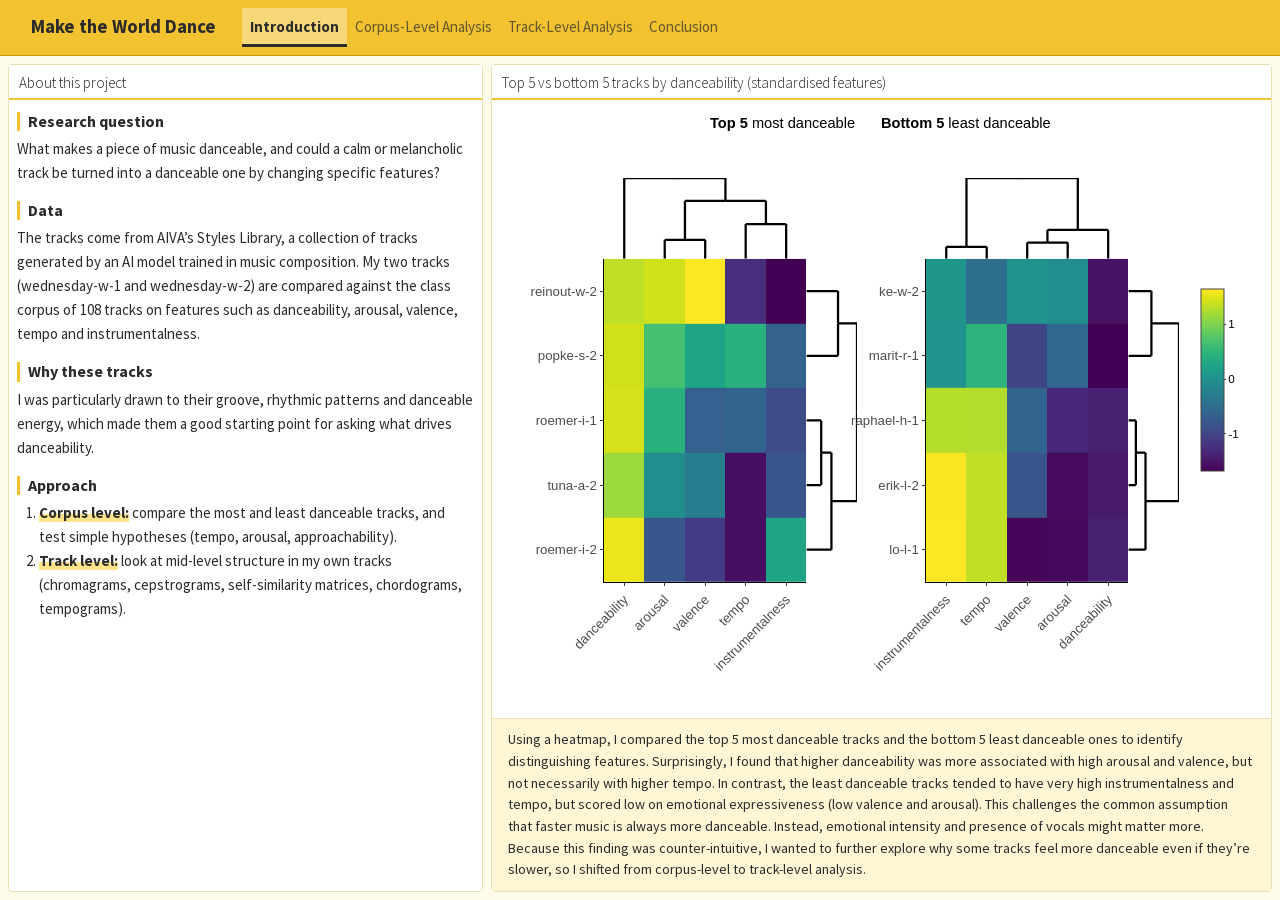
==== index.html @ f4d388a6 "new profile" ====
<!DOCTYPE html>
<html xmlns="http://www.w3.org/1999/xhtml">
<head>

<meta charset="utf-8">
<meta http-equiv="Content-Type" content="text/html; charset=utf-8" />
<meta name="generator" content="pandoc" />



<title>Make the World Dance</title>

<meta property="og:title" content="Make the World Dance" />

<meta name="viewport" content="width=device-width, initial-scale=1.0, maximum-scale=1.0, user-scalable=no" />

<link href="data:image/x-icon;" rel="icon" type="image/x-icon">


<script type="text/javascript">
window.FlexDashboardComponents = [];
</script>

<script>// Pandoc 2.9 adds attributes on both header and div. We remove the former (to
// be compatible with the behavior of Pandoc < 2.8).
document.addEventListener('DOMContentLoaded', function(e) {
  var hs = document.querySelectorAll("div.section[class*='level'] > :first-child");
  var i, h, a;
  for (i = 0; i < hs.length; i++) {
    h = hs[i];
    if (!/^h[1-6]$/i.test(h.tagName)) continue;  // it should be a header h1-h6
    a = h.attributes;
    while (a.length > 0) h.removeAttribute(a[0].name);
  }
});
</script>
<script>/*! jQuery v3.6.0 | (c) OpenJS Foundation and other contributors | jquery.org/license */
!function(e,t){"use strict";"object"==typeof module&&"object"==typeof module.exports?module.exports=e.document?t(e,!0):function(e){if(!e.document)throw new Error("jQuery requires a window with a document");return t(e)}:t(e)}("undefined"!=typeof window?window:this,function(C,e){"use strict";var t=[],r=Object.getPrototypeOf,s=t.slice,g=t.flat?function(e){return t.flat.call(e)}:function(e){return t.concat.apply([],e)},u=t.push,i=t.indexOf,n={},o=n.toString,v=n.hasOwnProperty,a=v.toString,l=a.call(Object),y={},m=function(e){return"function"==typeof e&&"number"!=typeof e.nodeType&&"function"!=typeof e.item},x=function(e){return null!=e&&e===e.window},E=C.document,c={type:!0,src:!0,nonce:!0,noModule:!0};function b(e,t,n){var r,i,o=(n=n||E).createElement("script");if(o.text=e,t)for(r in c)(i=t[r]||t.getAttribute&&t.getAttribute(r))&&o.setAttribute(r,i);n.head.appendChild(o).parentNode.removeChild(o)}function w(e){return null==e?e+"":"object"==typeof e||"function"==typeof e?n[o.call(e)]||"object":typeof e}var f="3.6.0",S=function(e,t){return new S.fn.init(e,t)};function p(e){var t=!!e&&"length"in e&&e.length,n=w(e);return!m(e)&&!x(e)&&("array"===n||0===t||"number"==typeof t&&0<t&&t-1 in e)}S.fn=S.prototype={jquery:f,constructor:S,length:0,toArray:function(){return s.call(this)},get:function(e){return null==e?s.call(this):e<0?this[e+this.length]:this[e]},pushStack:function(e){var t=S.merge(this.constructor(),e);return t.prevObject=this,t},each:function(e){return S.each(this,e)},map:function(n){return this.pushStack(S.map(this,function(e,t){return n.call(e,t,e)}))},slice:function(){return this.pushStack(s.apply(this,arguments))},first:function(){return this.eq(0)},last:function(){return this.eq(-1)},even:function(){return this.pushStack(S.grep(this,function(e,t){return(t+1)%2}))},odd:function(){return this.pushStack(S.grep(this,function(e,t){return t%2}))},eq:function(e){var t=this.length,n=+e+(e<0?t:0);return this.pushStack(0<=n&&n<t?[this[n]]:[])},end:function(){return this.prevObject||this.constructor()},push:u,sort:t.sort,splice:t.splice},S.extend=S.fn.extend=function(){var e,t,n,r,i,o,a=arguments[0]||{},s=1,u=arguments.length,l=!1;for("boolean"==typeof a&&(l=a,a=arguments[s]||{},s++),"object"==typeof a||m(a)||(a={}),s===u&&(a=this,s--);s<u;s++)if(null!=(e=arguments[s]))for(t in e)r=e[t],"__proto__"!==t&&a!==r&&(l&&r&&(S.isPlainObject(r)||(i=Array.isArray(r)))?(n=a[t],o=i&&!Array.isArray(n)?[]:i||S.isPlainObject(n)?n:{},i=!1,a[t]=S.extend(l,o,r)):void 0!==r&&(a[t]=r));return a},S.extend({expando:"jQuery"+(f+Math.random()).replace(/\D/g,""),isReady:!0,error:function(e){throw new Error(e)},noop:function(){},isPlainObject:function(e){var t,n;return!(!e||"[object Object]"!==o.call(e))&&(!(t=r(e))||"function"==typeof(n=v.call(t,"constructor")&&t.constructor)&&a.call(n)===l)},isEmptyObject:function(e){var t;for(t in e)return!1;return!0},globalEval:function(e,t,n){b(e,{nonce:t&&t.nonce},n)},each:function(e,t){var n,r=0;if(p(e)){for(n=e.length;r<n;r++)if(!1===t.call(e[r],r,e[r]))break}else for(r in e)if(!1===t.call(e[r],r,e[r]))break;return e},makeArray:function(e,t){var n=t||[];return null!=e&&(p(Object(e))?S.merge(n,"string"==typeof e?[e]:e):u.call(n,e)),n},inArray:function(e,t,n){return null==t?-1:i.call(t,e,n)},merge:function(e,t){for(var n=+t.length,r=0,i=e.length;r<n;r++)e[i++]=t[r];return e.length=i,e},grep:function(e,t,n){for(var r=[],i=0,o=e.length,a=!n;i<o;i++)!t(e[i],i)!==a&&r.push(e[i]);return r},map:function(e,t,n){var r,i,o=0,a=[];if(p(e))for(r=e.length;o<r;o++)null!=(i=t(e[o],o,n))&&a.push(i);else for(o in e)null!=(i=t(e[o],o,n))&&a.push(i);return g(a)},guid:1,support:y}),"function"==typeof Symbol&&(S.fn[Symbol.iterator]=t[Symbol.iterator]),S.each("Boolean Number String Function Array Date RegExp Object Error Symbol".split(" "),function(e,t){n["[object "+t+"]"]=t.toLowerCase()});var d=function(n){var e,d,b,o,i,h,f,g,w,u,l,T,C,a,E,v,s,c,y,S="sizzle"+1*new Date,p=n.document,k=0,r=0,m=ue(),x=ue(),A=ue(),N=ue(),j=function(e,t){return e===t&&(l=!0),0},D={}.hasOwnProperty,t=[],q=t.pop,L=t.push,H=t.push,O=t.slice,P=function(e,t){for(var n=0,r=e.length;n<r;n++)if(e[n]===t)return n;return-1},R="checked|selected|async|autofocus|autoplay|controls|defer|disabled|hidden|ismap|loop|multiple|open|readonly|required|scoped",M="[\\x20\\t\\r\\n\\f]",I="(?:\\\\[\\da-fA-F]{1,6}"+M+"?|\\\\[^\\r\\n\\f]|[\\w-]|[^\0-\\x7f])+",W="\\["+M+"*("+I+")(?:"+M+"*([*^$|!~]?=)"+M+"*(?:'((?:\\\\.|[^\\\\'])*)'|\"((?:\\\\.|[^\\\\\"])*)\"|("+I+"))|)"+M+"*\\]",F=":("+I+")(?:\\((('((?:\\\\.|[^\\\\'])*)'|\"((?:\\\\.|[^\\\\\"])*)\")|((?:\\\\.|[^\\\\()[\\]]|"+W+")*)|.*)\\)|)",B=new RegExp(M+"+","g"),$=new RegExp("^"+M+"+|((?:^|[^\\\\])(?:\\\\.)*)"+M+"+$","g"),_=new RegExp("^"+M+"*,"+M+"*"),z=new RegExp("^"+M+"*([>+~]|"+M+")"+M+"*"),U=new RegExp(M+"|>"),X=new RegExp(F),V=new RegExp("^"+I+"$"),G={ID:new RegExp("^#("+I+")"),CLASS:new RegExp("^\\.("+I+")"),TAG:new RegExp("^("+I+"|[*])"),ATTR:new RegExp("^"+W),PSEUDO:new RegExp("^"+F),CHILD:new RegExp("^:(only|first|last|nth|nth-last)-(child|of-type)(?:\\("+M+"*(even|odd|(([+-]|)(\\d*)n|)"+M+"*(?:([+-]|)"+M+"*(\\d+)|))"+M+"*\\)|)","i"),bool:new RegExp("^(?:"+R+")$","i"),needsContext:new RegExp("^"+M+"*[>+~]|:(even|odd|eq|gt|lt|nth|first|last)(?:\\("+M+"*((?:-\\d)?\\d*)"+M+"*\\)|)(?=[^-]|$)","i")},Y=/HTML$/i,Q=/^(?:input|select|textarea|button)$/i,J=/^h\d$/i,K=/^[^{]+\{\s*\[native \w/,Z=/^(?:#([\w-]+)|(\w+)|\.([\w-]+))$/,ee=/[+~]/,te=new RegExp("\\\\[\\da-fA-F]{1,6}"+M+"?|\\\\([^\\r\\n\\f])","g"),ne=function(e,t){var n="0x"+e.slice(1)-65536;return t||(n<0?String.fromCharCode(n+65536):String.fromCharCode(n>>10|55296,1023&n|56320))},re=/([\0-\x1f\x7f]|^-?\d)|^-$|[^\0-\x1f\x7f-\uFFFF\w-]/g,ie=function(e,t){return t?"\0"===e?"\ufffd":e.slice(0,-1)+"\\"+e.charCodeAt(e.length-1).toString(16)+" ":"\\"+e},oe=function(){T()},ae=be(function(e){return!0===e.disabled&&"fieldset"===e.nodeName.toLowerCase()},{dir:"parentNode",next:"legend"});try{H.apply(t=O.call(p.childNodes),p.childNodes),t[p.childNodes.length].nodeType}catch(e){H={apply:t.length?function(e,t){L.apply(e,O.call(t))}:function(e,t){var n=e.length,r=0;while(e[n++]=t[r++]);e.length=n-1}}}function se(t,e,n,r){var i,o,a,s,u,l,c,f=e&&e.ownerDocument,p=e?e.nodeType:9;if(n=n||[],"string"!=typeof t||!t||1!==p&&9!==p&&11!==p)return n;if(!r&&(T(e),e=e||C,E)){if(11!==p&&(u=Z.exec(t)))if(i=u[1]){if(9===p){if(!(a=e.getElementById(i)))return n;if(a.id===i)return n.push(a),n}else if(f&&(a=f.getElementById(i))&&y(e,a)&&a.id===i)return n.push(a),n}else{if(u[2])return H.apply(n,e.getElementsByTagName(t)),n;if((i=u[3])&&d.getElementsByClassName&&e.getElementsByClassName)return H.apply(n,e.getElementsByClassName(i)),n}if(d.qsa&&!N[t+" "]&&(!v||!v.test(t))&&(1!==p||"object"!==e.nodeName.toLowerCase())){if(c=t,f=e,1===p&&(U.test(t)||z.test(t))){(f=ee.test(t)&&ye(e.parentNode)||e)===e&&d.scope||((s=e.getAttribute("id"))?s=s.replace(re,ie):e.setAttribute("id",s=S)),o=(l=h(t)).length;while(o--)l[o]=(s?"#"+s:":scope")+" "+xe(l[o]);c=l.join(",")}try{return H.apply(n,f.querySelectorAll(c)),n}catch(e){N(t,!0)}finally{s===S&&e.removeAttribute("id")}}}return g(t.replace($,"$1"),e,n,r)}function ue(){var r=[];return function e(t,n){return r.push(t+" ")>b.cacheLength&&delete e[r.shift()],e[t+" "]=n}}function le(e){return e[S]=!0,e}function ce(e){var t=C.createElement("fieldset");try{return!!e(t)}catch(e){return!1}finally{t.parentNode&&t.parentNode.removeChild(t),t=null}}function fe(e,t){var n=e.split("|"),r=n.length;while(r--)b.attrHandle[n[r]]=t}function pe(e,t){var n=t&&e,r=n&&1===e.nodeType&&1===t.nodeType&&e.sourceIndex-t.sourceIndex;if(r)return r;if(n)while(n=n.nextSibling)if(n===t)return-1;return e?1:-1}function de(t){return function(e){return"input"===e.nodeName.toLowerCase()&&e.type===t}}function he(n){return function(e){var t=e.nodeName.toLowerCase();return("input"===t||"button"===t)&&e.type===n}}function ge(t){return function(e){return"form"in e?e.parentNode&&!1===e.disabled?"label"in e?"label"in e.parentNode?e.parentNode.disabled===t:e.disabled===t:e.isDisabled===t||e.isDisabled!==!t&&ae(e)===t:e.disabled===t:"label"in e&&e.disabled===t}}function ve(a){return le(function(o){return o=+o,le(function(e,t){var n,r=a([],e.length,o),i=r.length;while(i--)e[n=r[i]]&&(e[n]=!(t[n]=e[n]))})})}function ye(e){return e&&"undefined"!=typeof e.getElementsByTagName&&e}for(e in d=se.support={},i=se.isXML=function(e){var t=e&&e.namespaceURI,n=e&&(e.ownerDocument||e).documentElement;return!Y.test(t||n&&n.nodeName||"HTML")},T=se.setDocument=function(e){var t,n,r=e?e.ownerDocument||e:p;return r!=C&&9===r.nodeType&&r.documentElement&&(a=(C=r).documentElement,E=!i(C),p!=C&&(n=C.defaultView)&&n.top!==n&&(n.addEventListener?n.addEventListener("unload",oe,!1):n.attachEvent&&n.attachEvent("onunload",oe)),d.scope=ce(function(e){return a.appendChild(e).appendChild(C.createElement("div")),"undefined"!=typeof e.querySelectorAll&&!e.querySelectorAll(":scope fieldset div").length}),d.attributes=ce(function(e){return e.className="i",!e.getAttribute("className")}),d.getElementsByTagName=ce(function(e){return e.appendChild(C.createComment("")),!e.getElementsByTagName("*").length}),d.getElementsByClassName=K.test(C.getElementsByClassName),d.getById=ce(function(e){return a.appendChild(e).id=S,!C.getElementsByName||!C.getElementsByName(S).length}),d.getById?(b.filter.ID=function(e){var t=e.replace(te,ne);return function(e){return e.getAttribute("id")===t}},b.find.ID=function(e,t){if("undefined"!=typeof t.getElementById&&E){var n=t.getElementById(e);return n?[n]:[]}}):(b.filter.ID=function(e){var n=e.replace(te,ne);return function(e){var t="undefined"!=typeof e.getAttributeNode&&e.getAttributeNode("id");return t&&t.value===n}},b.find.ID=function(e,t){if("undefined"!=typeof t.getElementById&&E){var n,r,i,o=t.getElementById(e);if(o){if((n=o.getAttributeNode("id"))&&n.value===e)return[o];i=t.getElementsByName(e),r=0;while(o=i[r++])if((n=o.getAttributeNode("id"))&&n.value===e)return[o]}return[]}}),b.find.TAG=d.getElementsByTagName?function(e,t){return"undefined"!=typeof t.getElementsByTagName?t.getElementsByTagName(e):d.qsa?t.querySelectorAll(e):void 0}:function(e,t){var n,r=[],i=0,o=t.getElementsByTagName(e);if("*"===e){while(n=o[i++])1===n.nodeType&&r.push(n);return r}return o},b.find.CLASS=d.getElementsByClassName&&function(e,t){if("undefined"!=typeof t.getElementsByClassName&&E)return t.getElementsByClassName(e)},s=[],v=[],(d.qsa=K.test(C.querySelectorAll))&&(ce(function(e){var t;a.appendChild(e).innerHTML="<a id='"+S+"'></a><select id='"+S+"-\r\\' msallowcapture=''><option selected=''></option></select>",e.querySelectorAll("[msallowcapture^='']").length&&v.push("[*^$]="+M+"*(?:''|\"\")"),e.querySelectorAll("[selected]").length||v.push("\\["+M+"*(?:value|"+R+")"),e.querySelectorAll("[id~="+S+"-]").length||v.push("~="),(t=C.createElement("input")).setAttribute("name",""),e.appendChild(t),e.querySelectorAll("[name='']").length||v.push("\\["+M+"*name"+M+"*="+M+"*(?:''|\"\")"),e.querySelectorAll(":checked").length||v.push(":checked"),e.querySelectorAll("a#"+S+"+*").length||v.push(".#.+[+~]"),e.querySelectorAll("\\\f"),v.push("[\\r\\n\\f]")}),ce(function(e){e.innerHTML="<a href='' disabled='disabled'></a><select disabled='disabled'><option/></select>";var t=C.createElement("input");t.setAttribute("type","hidden"),e.appendChild(t).setAttribute("name","D"),e.querySelectorAll("[name=d]").length&&v.push("name"+M+"*[*^$|!~]?="),2!==e.querySelectorAll(":enabled").length&&v.push(":enabled",":disabled"),a.appendChild(e).disabled=!0,2!==e.querySelectorAll(":disabled").length&&v.push(":enabled",":disabled"),e.querySelectorAll("*,:x"),v.push(",.*:")})),(d.matchesSelector=K.test(c=a.matches||a.webkitMatchesSelector||a.mozMatchesSelector||a.oMatchesSelector||a.msMatchesSelector))&&ce(function(e){d.disconnectedMatch=c.call(e,"*"),c.call(e,"[s!='']:x"),s.push("!=",F)}),v=v.length&&new RegExp(v.join("|")),s=s.length&&new RegExp(s.join("|")),t=K.test(a.compareDocumentPosition),y=t||K.test(a.contains)?function(e,t){var n=9===e.nodeType?e.documentElement:e,r=t&&t.parentNode;return e===r||!(!r||1!==r.nodeType||!(n.contains?n.contains(r):e.compareDocumentPosition&&16&e.compareDocumentPosition(r)))}:function(e,t){if(t)while(t=t.parentNode)if(t===e)return!0;return!1},j=t?function(e,t){if(e===t)return l=!0,0;var n=!e.compareDocumentPosition-!t.compareDocumentPosition;return n||(1&(n=(e.ownerDocument||e)==(t.ownerDocument||t)?e.compareDocumentPosition(t):1)||!d.sortDetached&&t.compareDocumentPosition(e)===n?e==C||e.ownerDocument==p&&y(p,e)?-1:t==C||t.ownerDocument==p&&y(p,t)?1:u?P(u,e)-P(u,t):0:4&n?-1:1)}:function(e,t){if(e===t)return l=!0,0;var n,r=0,i=e.parentNode,o=t.parentNode,a=[e],s=[t];if(!i||!o)return e==C?-1:t==C?1:i?-1:o?1:u?P(u,e)-P(u,t):0;if(i===o)return pe(e,t);n=e;while(n=n.parentNode)a.unshift(n);n=t;while(n=n.parentNode)s.unshift(n);while(a[r]===s[r])r++;return r?pe(a[r],s[r]):a[r]==p?-1:s[r]==p?1:0}),C},se.matches=function(e,t){return se(e,null,null,t)},se.matchesSelector=function(e,t){if(T(e),d.matchesSelector&&E&&!N[t+" "]&&(!s||!s.test(t))&&(!v||!v.test(t)))try{var n=c.call(e,t);if(n||d.disconnectedMatch||e.document&&11!==e.document.nodeType)return n}catch(e){N(t,!0)}return 0<se(t,C,null,[e]).length},se.contains=function(e,t){return(e.ownerDocument||e)!=C&&T(e),y(e,t)},se.attr=function(e,t){(e.ownerDocument||e)!=C&&T(e);var n=b.attrHandle[t.toLowerCase()],r=n&&D.call(b.attrHandle,t.toLowerCase())?n(e,t,!E):void 0;return void 0!==r?r:d.attributes||!E?e.getAttribute(t):(r=e.getAttributeNode(t))&&r.specified?r.value:null},se.escape=function(e){return(e+"").replace(re,ie)},se.error=function(e){throw new Error("Syntax error, unrecognized expression: "+e)},se.uniqueSort=function(e){var t,n=[],r=0,i=0;if(l=!d.detectDuplicates,u=!d.sortStable&&e.slice(0),e.sort(j),l){while(t=e[i++])t===e[i]&&(r=n.push(i));while(r--)e.splice(n[r],1)}return u=null,e},o=se.getText=function(e){var t,n="",r=0,i=e.nodeType;if(i){if(1===i||9===i||11===i){if("string"==typeof e.textContent)return e.textContent;for(e=e.firstChild;e;e=e.nextSibling)n+=o(e)}else if(3===i||4===i)return e.nodeValue}else while(t=e[r++])n+=o(t);return n},(b=se.selectors={cacheLength:50,createPseudo:le,match:G,attrHandle:{},find:{},relative:{">":{dir:"parentNode",first:!0}," ":{dir:"parentNode"},"+":{dir:"previousSibling",first:!0},"~":{dir:"previousSibling"}},preFilter:{ATTR:function(e){return e[1]=e[1].replace(te,ne),e[3]=(e[3]||e[4]||e[5]||"").replace(te,ne),"~="===e[2]&&(e[3]=" "+e[3]+" "),e.slice(0,4)},CHILD:function(e){return e[1]=e[1].toLowerCase(),"nth"===e[1].slice(0,3)?(e[3]||se.error(e[0]),e[4]=+(e[4]?e[5]+(e[6]||1):2*("even"===e[3]||"odd"===e[3])),e[5]=+(e[7]+e[8]||"odd"===e[3])):e[3]&&se.error(e[0]),e},PSEUDO:function(e){var t,n=!e[6]&&e[2];return G.CHILD.test(e[0])?null:(e[3]?e[2]=e[4]||e[5]||"":n&&X.test(n)&&(t=h(n,!0))&&(t=n.indexOf(")",n.length-t)-n.length)&&(e[0]=e[0].slice(0,t),e[2]=n.slice(0,t)),e.slice(0,3))}},filter:{TAG:function(e){var t=e.replace(te,ne).toLowerCase();return"*"===e?function(){return!0}:function(e){return e.nodeName&&e.nodeName.toLowerCase()===t}},CLASS:function(e){var t=m[e+" "];return t||(t=new RegExp("(^|"+M+")"+e+"("+M+"|$)"))&&m(e,function(e){return t.test("string"==typeof e.className&&e.className||"undefined"!=typeof e.getAttribute&&e.getAttribute("class")||"")})},ATTR:function(n,r,i){return function(e){var t=se.attr(e,n);return null==t?"!="===r:!r||(t+="","="===r?t===i:"!="===r?t!==i:"^="===r?i&&0===t.indexOf(i):"*="===r?i&&-1<t.indexOf(i):"$="===r?i&&t.slice(-i.length)===i:"~="===r?-1<(" "+t.replace(B," ")+" ").indexOf(i):"|="===r&&(t===i||t.slice(0,i.length+1)===i+"-"))}},CHILD:function(h,e,t,g,v){var y="nth"!==h.slice(0,3),m="last"!==h.slice(-4),x="of-type"===e;return 1===g&&0===v?function(e){return!!e.parentNode}:function(e,t,n){var r,i,o,a,s,u,l=y!==m?"nextSibling":"previousSibling",c=e.parentNode,f=x&&e.nodeName.toLowerCase(),p=!n&&!x,d=!1;if(c){if(y){while(l){a=e;while(a=a[l])if(x?a.nodeName.toLowerCase()===f:1===a.nodeType)return!1;u=l="only"===h&&!u&&"nextSibling"}return!0}if(u=[m?c.firstChild:c.lastChild],m&&p){d=(s=(r=(i=(o=(a=c)[S]||(a[S]={}))[a.uniqueID]||(o[a.uniqueID]={}))[h]||[])[0]===k&&r[1])&&r[2],a=s&&c.childNodes[s];while(a=++s&&a&&a[l]||(d=s=0)||u.pop())if(1===a.nodeType&&++d&&a===e){i[h]=[k,s,d];break}}else if(p&&(d=s=(r=(i=(o=(a=e)[S]||(a[S]={}))[a.uniqueID]||(o[a.uniqueID]={}))[h]||[])[0]===k&&r[1]),!1===d)while(a=++s&&a&&a[l]||(d=s=0)||u.pop())if((x?a.nodeName.toLowerCase()===f:1===a.nodeType)&&++d&&(p&&((i=(o=a[S]||(a[S]={}))[a.uniqueID]||(o[a.uniqueID]={}))[h]=[k,d]),a===e))break;return(d-=v)===g||d%g==0&&0<=d/g}}},PSEUDO:function(e,o){var t,a=b.pseudos[e]||b.setFilters[e.toLowerCase()]||se.error("unsupported pseudo: "+e);return a[S]?a(o):1<a.length?(t=[e,e,"",o],b.setFilters.hasOwnProperty(e.toLowerCase())?le(function(e,t){var n,r=a(e,o),i=r.length;while(i--)e[n=P(e,r[i])]=!(t[n]=r[i])}):function(e){return a(e,0,t)}):a}},pseudos:{not:le(function(e){var r=[],i=[],s=f(e.replace($,"$1"));return s[S]?le(function(e,t,n,r){var i,o=s(e,null,r,[]),a=e.length;while(a--)(i=o[a])&&(e[a]=!(t[a]=i))}):function(e,t,n){return r[0]=e,s(r,null,n,i),r[0]=null,!i.pop()}}),has:le(function(t){return function(e){return 0<se(t,e).length}}),contains:le(function(t){return t=t.replace(te,ne),function(e){return-1<(e.textContent||o(e)).indexOf(t)}}),lang:le(function(n){return V.test(n||"")||se.error("unsupported lang: "+n),n=n.replace(te,ne).toLowerCase(),function(e){var t;do{if(t=E?e.lang:e.getAttribute("xml:lang")||e.getAttribute("lang"))return(t=t.toLowerCase())===n||0===t.indexOf(n+"-")}while((e=e.parentNode)&&1===e.nodeType);return!1}}),target:function(e){var t=n.location&&n.location.hash;return t&&t.slice(1)===e.id},root:function(e){return e===a},focus:function(e){return e===C.activeElement&&(!C.hasFocus||C.hasFocus())&&!!(e.type||e.href||~e.tabIndex)},enabled:ge(!1),disabled:ge(!0),checked:function(e){var t=e.nodeName.toLowerCase();return"input"===t&&!!e.checked||"option"===t&&!!e.selected},selected:function(e){return e.parentNode&&e.parentNode.selectedIndex,!0===e.selected},empty:function(e){for(e=e.firstChild;e;e=e.nextSibling)if(e.nodeType<6)return!1;return!0},parent:function(e){return!b.pseudos.empty(e)},header:function(e){return J.test(e.nodeName)},input:function(e){return Q.test(e.nodeName)},button:function(e){var t=e.nodeName.toLowerCase();return"input"===t&&"button"===e.type||"button"===t},text:function(e){var t;return"input"===e.nodeName.toLowerCase()&&"text"===e.type&&(null==(t=e.getAttribute("type"))||"text"===t.toLowerCase())},first:ve(function(){return[0]}),last:ve(function(e,t){return[t-1]}),eq:ve(function(e,t,n){return[n<0?n+t:n]}),even:ve(function(e,t){for(var n=0;n<t;n+=2)e.push(n);return e}),odd:ve(function(e,t){for(var n=1;n<t;n+=2)e.push(n);return e}),lt:ve(function(e,t,n){for(var r=n<0?n+t:t<n?t:n;0<=--r;)e.push(r);return e}),gt:ve(function(e,t,n){for(var r=n<0?n+t:n;++r<t;)e.push(r);return e})}}).pseudos.nth=b.pseudos.eq,{radio:!0,checkbox:!0,file:!0,password:!0,image:!0})b.pseudos[e]=de(e);for(e in{submit:!0,reset:!0})b.pseudos[e]=he(e);function me(){}function xe(e){for(var t=0,n=e.length,r="";t<n;t++)r+=e[t].value;return r}function be(s,e,t){var u=e.dir,l=e.next,c=l||u,f=t&&"parentNode"===c,p=r++;return e.first?function(e,t,n){while(e=e[u])if(1===e.nodeType||f)return s(e,t,n);return!1}:function(e,t,n){var r,i,o,a=[k,p];if(n){while(e=e[u])if((1===e.nodeType||f)&&s(e,t,n))return!0}else while(e=e[u])if(1===e.nodeType||f)if(i=(o=e[S]||(e[S]={}))[e.uniqueID]||(o[e.uniqueID]={}),l&&l===e.nodeName.toLowerCase())e=e[u]||e;else{if((r=i[c])&&r[0]===k&&r[1]===p)return a[2]=r[2];if((i[c]=a)[2]=s(e,t,n))return!0}return!1}}function we(i){return 1<i.length?function(e,t,n){var r=i.length;while(r--)if(!i[r](e,t,n))return!1;return!0}:i[0]}function Te(e,t,n,r,i){for(var o,a=[],s=0,u=e.length,l=null!=t;s<u;s++)(o=e[s])&&(n&&!n(o,r,i)||(a.push(o),l&&t.push(s)));return a}function Ce(d,h,g,v,y,e){return v&&!v[S]&&(v=Ce(v)),y&&!y[S]&&(y=Ce(y,e)),le(function(e,t,n,r){var i,o,a,s=[],u=[],l=t.length,c=e||function(e,t,n){for(var r=0,i=t.length;r<i;r++)se(e,t[r],n);return n}(h||"*",n.nodeType?[n]:n,[]),f=!d||!e&&h?c:Te(c,s,d,n,r),p=g?y||(e?d:l||v)?[]:t:f;if(g&&g(f,p,n,r),v){i=Te(p,u),v(i,[],n,r),o=i.length;while(o--)(a=i[o])&&(p[u[o]]=!(f[u[o]]=a))}if(e){if(y||d){if(y){i=[],o=p.length;while(o--)(a=p[o])&&i.push(f[o]=a);y(null,p=[],i,r)}o=p.length;while(o--)(a=p[o])&&-1<(i=y?P(e,a):s[o])&&(e[i]=!(t[i]=a))}}else p=Te(p===t?p.splice(l,p.length):p),y?y(null,t,p,r):H.apply(t,p)})}function Ee(e){for(var i,t,n,r=e.length,o=b.relative[e[0].type],a=o||b.relative[" "],s=o?1:0,u=be(function(e){return e===i},a,!0),l=be(function(e){return-1<P(i,e)},a,!0),c=[function(e,t,n){var r=!o&&(n||t!==w)||((i=t).nodeType?u(e,t,n):l(e,t,n));return i=null,r}];s<r;s++)if(t=b.relative[e[s].type])c=[be(we(c),t)];else{if((t=b.filter[e[s].type].apply(null,e[s].matches))[S]){for(n=++s;n<r;n++)if(b.relative[e[n].type])break;return Ce(1<s&&we(c),1<s&&xe(e.slice(0,s-1).concat({value:" "===e[s-2].type?"*":""})).replace($,"$1"),t,s<n&&Ee(e.slice(s,n)),n<r&&Ee(e=e.slice(n)),n<r&&xe(e))}c.push(t)}return we(c)}return me.prototype=b.filters=b.pseudos,b.setFilters=new me,h=se.tokenize=function(e,t){var n,r,i,o,a,s,u,l=x[e+" "];if(l)return t?0:l.slice(0);a=e,s=[],u=b.preFilter;while(a){for(o in n&&!(r=_.exec(a))||(r&&(a=a.slice(r[0].length)||a),s.push(i=[])),n=!1,(r=z.exec(a))&&(n=r.shift(),i.push({value:n,type:r[0].replace($," ")}),a=a.slice(n.length)),b.filter)!(r=G[o].exec(a))||u[o]&&!(r=u[o](r))||(n=r.shift(),i.push({value:n,type:o,matches:r}),a=a.slice(n.length));if(!n)break}return t?a.length:a?se.error(e):x(e,s).slice(0)},f=se.compile=function(e,t){var n,v,y,m,x,r,i=[],o=[],a=A[e+" "];if(!a){t||(t=h(e)),n=t.length;while(n--)(a=Ee(t[n]))[S]?i.push(a):o.push(a);(a=A(e,(v=o,m=0<(y=i).length,x=0<v.length,r=function(e,t,n,r,i){var o,a,s,u=0,l="0",c=e&&[],f=[],p=w,d=e||x&&b.find.TAG("*",i),h=k+=null==p?1:Math.random()||.1,g=d.length;for(i&&(w=t==C||t||i);l!==g&&null!=(o=d[l]);l++){if(x&&o){a=0,t||o.ownerDocument==C||(T(o),n=!E);while(s=v[a++])if(s(o,t||C,n)){r.push(o);break}i&&(k=h)}m&&((o=!s&&o)&&u--,e&&c.push(o))}if(u+=l,m&&l!==u){a=0;while(s=y[a++])s(c,f,t,n);if(e){if(0<u)while(l--)c[l]||f[l]||(f[l]=q.call(r));f=Te(f)}H.apply(r,f),i&&!e&&0<f.length&&1<u+y.length&&se.uniqueSort(r)}return i&&(k=h,w=p),c},m?le(r):r))).selector=e}return a},g=se.select=function(e,t,n,r){var i,o,a,s,u,l="function"==typeof e&&e,c=!r&&h(e=l.selector||e);if(n=n||[],1===c.length){if(2<(o=c[0]=c[0].slice(0)).length&&"ID"===(a=o[0]).type&&9===t.nodeType&&E&&b.relative[o[1].type]){if(!(t=(b.find.ID(a.matches[0].replace(te,ne),t)||[])[0]))return n;l&&(t=t.parentNode),e=e.slice(o.shift().value.length)}i=G.needsContext.test(e)?0:o.length;while(i--){if(a=o[i],b.relative[s=a.type])break;if((u=b.find[s])&&(r=u(a.matches[0].replace(te,ne),ee.test(o[0].type)&&ye(t.parentNode)||t))){if(o.splice(i,1),!(e=r.length&&xe(o)))return H.apply(n,r),n;break}}}return(l||f(e,c))(r,t,!E,n,!t||ee.test(e)&&ye(t.parentNode)||t),n},d.sortStable=S.split("").sort(j).join("")===S,d.detectDuplicates=!!l,T(),d.sortDetached=ce(function(e){return 1&e.compareDocumentPosition(C.createElement("fieldset"))}),ce(function(e){return e.innerHTML="<a href='#'></a>","#"===e.firstChild.getAttribute("href")})||fe("type|href|height|width",function(e,t,n){if(!n)return e.getAttribute(t,"type"===t.toLowerCase()?1:2)}),d.attributes&&ce(function(e){return e.innerHTML="<input/>",e.firstChild.setAttribute("value",""),""===e.firstChild.getAttribute("value")})||fe("value",function(e,t,n){if(!n&&"input"===e.nodeName.toLowerCase())return e.defaultValue}),ce(function(e){return null==e.getAttribute("disabled")})||fe(R,function(e,t,n){var r;if(!n)return!0===e[t]?t.toLowerCase():(r=e.getAttributeNode(t))&&r.specified?r.value:null}),se}(C);S.find=d,S.expr=d.selectors,S.expr[":"]=S.expr.pseudos,S.uniqueSort=S.unique=d.uniqueSort,S.text=d.getText,S.isXMLDoc=d.isXML,S.contains=d.contains,S.escapeSelector=d.escape;var h=function(e,t,n){var r=[],i=void 0!==n;while((e=e[t])&&9!==e.nodeType)if(1===e.nodeType){if(i&&S(e).is(n))break;r.push(e)}return r},T=function(e,t){for(var n=[];e;e=e.nextSibling)1===e.nodeType&&e!==t&&n.push(e);return n},k=S.expr.match.needsContext;function A(e,t){return e.nodeName&&e.nodeName.toLowerCase()===t.toLowerCase()}var N=/^<([a-z][^\/\0>:\x20\t\r\n\f]*)[\x20\t\r\n\f]*\/?>(?:<\/\1>|)$/i;function j(e,n,r){return m(n)?S.grep(e,function(e,t){return!!n.call(e,t,e)!==r}):n.nodeType?S.grep(e,function(e){return e===n!==r}):"string"!=typeof n?S.grep(e,function(e){return-1<i.call(n,e)!==r}):S.filter(n,e,r)}S.filter=function(e,t,n){var r=t[0];return n&&(e=":not("+e+")"),1===t.length&&1===r.nodeType?S.find.matchesSelector(r,e)?[r]:[]:S.find.matches(e,S.grep(t,function(e){return 1===e.nodeType}))},S.fn.extend({find:function(e){var t,n,r=this.length,i=this;if("string"!=typeof e)return this.pushStack(S(e).filter(function(){for(t=0;t<r;t++)if(S.contains(i[t],this))return!0}));for(n=this.pushStack([]),t=0;t<r;t++)S.find(e,i[t],n);return 1<r?S.uniqueSort(n):n},filter:function(e){return this.pushStack(j(this,e||[],!1))},not:function(e){return this.pushStack(j(this,e||[],!0))},is:function(e){return!!j(this,"string"==typeof e&&k.test(e)?S(e):e||[],!1).length}});var D,q=/^(?:\s*(<[\w\W]+>)[^>]*|#([\w-]+))$/;(S.fn.init=function(e,t,n){var r,i;if(!e)return this;if(n=n||D,"string"==typeof e){if(!(r="<"===e[0]&&">"===e[e.length-1]&&3<=e.length?[null,e,null]:q.exec(e))||!r[1]&&t)return!t||t.jquery?(t||n).find(e):this.constructor(t).find(e);if(r[1]){if(t=t instanceof S?t[0]:t,S.merge(this,S.parseHTML(r[1],t&&t.nodeType?t.ownerDocument||t:E,!0)),N.test(r[1])&&S.isPlainObject(t))for(r in t)m(this[r])?this[r](t[r]):this.attr(r,t[r]);return this}return(i=E.getElementById(r[2]))&&(this[0]=i,this.length=1),this}return e.nodeType?(this[0]=e,this.length=1,this):m(e)?void 0!==n.ready?n.ready(e):e(S):S.makeArray(e,this)}).prototype=S.fn,D=S(E);var L=/^(?:parents|prev(?:Until|All))/,H={children:!0,contents:!0,next:!0,prev:!0};function O(e,t){while((e=e[t])&&1!==e.nodeType);return e}S.fn.extend({has:function(e){var t=S(e,this),n=t.length;return this.filter(function(){for(var e=0;e<n;e++)if(S.contains(this,t[e]))return!0})},closest:function(e,t){var n,r=0,i=this.length,o=[],a="string"!=typeof e&&S(e);if(!k.test(e))for(;r<i;r++)for(n=this[r];n&&n!==t;n=n.parentNode)if(n.nodeType<11&&(a?-1<a.index(n):1===n.nodeType&&S.find.matchesSelector(n,e))){o.push(n);break}return this.pushStack(1<o.length?S.uniqueSort(o):o)},index:function(e){return e?"string"==typeof e?i.call(S(e),this[0]):i.call(this,e.jquery?e[0]:e):this[0]&&this[0].parentNode?this.first().prevAll().length:-1},add:function(e,t){return this.pushStack(S.uniqueSort(S.merge(this.get(),S(e,t))))},addBack:function(e){return this.add(null==e?this.prevObject:this.prevObject.filter(e))}}),S.each({parent:function(e){var t=e.parentNode;return t&&11!==t.nodeType?t:null},parents:function(e){return h(e,"parentNode")},parentsUntil:function(e,t,n){return h(e,"parentNode",n)},next:function(e){return O(e,"nextSibling")},prev:function(e){return O(e,"previousSibling")},nextAll:function(e){return h(e,"nextSibling")},prevAll:function(e){return h(e,"previousSibling")},nextUntil:function(e,t,n){return h(e,"nextSibling",n)},prevUntil:function(e,t,n){return h(e,"previousSibling",n)},siblings:function(e){return T((e.parentNode||{}).firstChild,e)},children:function(e){return T(e.firstChild)},contents:function(e){return null!=e.contentDocument&&r(e.contentDocument)?e.contentDocument:(A(e,"template")&&(e=e.content||e),S.merge([],e.childNodes))}},function(r,i){S.fn[r]=function(e,t){var n=S.map(this,i,e);return"Until"!==r.slice(-5)&&(t=e),t&&"string"==typeof t&&(n=S.filter(t,n)),1<this.length&&(H[r]||S.uniqueSort(n),L.test(r)&&n.reverse()),this.pushStack(n)}});var P=/[^\x20\t\r\n\f]+/g;function R(e){return e}function M(e){throw e}function I(e,t,n,r){var i;try{e&&m(i=e.promise)?i.call(e).done(t).fail(n):e&&m(i=e.then)?i.call(e,t,n):t.apply(void 0,[e].slice(r))}catch(e){n.apply(void 0,[e])}}S.Callbacks=function(r){var e,n;r="string"==typeof r?(e=r,n={},S.each(e.match(P)||[],function(e,t){n[t]=!0}),n):S.extend({},r);var i,t,o,a,s=[],u=[],l=-1,c=function(){for(a=a||r.once,o=i=!0;u.length;l=-1){t=u.shift();while(++l<s.length)!1===s[l].apply(t[0],t[1])&&r.stopOnFalse&&(l=s.length,t=!1)}r.memory||(t=!1),i=!1,a&&(s=t?[]:"")},f={add:function(){return s&&(t&&!i&&(l=s.length-1,u.push(t)),function n(e){S.each(e,function(e,t){m(t)?r.unique&&f.has(t)||s.push(t):t&&t.length&&"string"!==w(t)&&n(t)})}(arguments),t&&!i&&c()),this},remove:function(){return S.each(arguments,function(e,t){var n;while(-1<(n=S.inArray(t,s,n)))s.splice(n,1),n<=l&&l--}),this},has:function(e){return e?-1<S.inArray(e,s):0<s.length},empty:function(){return s&&(s=[]),this},disable:function(){return a=u=[],s=t="",this},disabled:function(){return!s},lock:function(){return a=u=[],t||i||(s=t=""),this},locked:function(){return!!a},fireWith:function(e,t){return a||(t=[e,(t=t||[]).slice?t.slice():t],u.push(t),i||c()),this},fire:function(){return f.fireWith(this,arguments),this},fired:function(){return!!o}};return f},S.extend({Deferred:function(e){var o=[["notify","progress",S.Callbacks("memory"),S.Callbacks("memory"),2],["resolve","done",S.Callbacks("once memory"),S.Callbacks("once memory"),0,"resolved"],["reject","fail",S.Callbacks("once memory"),S.Callbacks("once memory"),1,"rejected"]],i="pending",a={state:function(){return i},always:function(){return s.done(arguments).fail(arguments),this},"catch":function(e){return a.then(null,e)},pipe:function(){var i=arguments;return S.Deferred(function(r){S.each(o,function(e,t){var n=m(i[t[4]])&&i[t[4]];s[t[1]](function(){var e=n&&n.apply(this,arguments);e&&m(e.promise)?e.promise().progress(r.notify).done(r.resolve).fail(r.reject):r[t[0]+"With"](this,n?[e]:arguments)})}),i=null}).promise()},then:function(t,n,r){var u=0;function l(i,o,a,s){return function(){var n=this,r=arguments,e=function(){var e,t;if(!(i<u)){if((e=a.apply(n,r))===o.promise())throw new TypeError("Thenable self-resolution");t=e&&("object"==typeof e||"function"==typeof e)&&e.then,m(t)?s?t.call(e,l(u,o,R,s),l(u,o,M,s)):(u++,t.call(e,l(u,o,R,s),l(u,o,M,s),l(u,o,R,o.notifyWith))):(a!==R&&(n=void 0,r=[e]),(s||o.resolveWith)(n,r))}},t=s?e:function(){try{e()}catch(e){S.Deferred.exceptionHook&&S.Deferred.exceptionHook(e,t.stackTrace),u<=i+1&&(a!==M&&(n=void 0,r=[e]),o.rejectWith(n,r))}};i?t():(S.Deferred.getStackHook&&(t.stackTrace=S.Deferred.getStackHook()),C.setTimeout(t))}}return S.Deferred(function(e){o[0][3].add(l(0,e,m(r)?r:R,e.notifyWith)),o[1][3].add(l(0,e,m(t)?t:R)),o[2][3].add(l(0,e,m(n)?n:M))}).promise()},promise:function(e){return null!=e?S.extend(e,a):a}},s={};return S.each(o,function(e,t){var n=t[2],r=t[5];a[t[1]]=n.add,r&&n.add(function(){i=r},o[3-e][2].disable,o[3-e][3].disable,o[0][2].lock,o[0][3].lock),n.add(t[3].fire),s[t[0]]=function(){return s[t[0]+"With"](this===s?void 0:this,arguments),this},s[t[0]+"With"]=n.fireWith}),a.promise(s),e&&e.call(s,s),s},when:function(e){var n=arguments.length,t=n,r=Array(t),i=s.call(arguments),o=S.Deferred(),a=function(t){return function(e){r[t]=this,i[t]=1<arguments.length?s.call(arguments):e,--n||o.resolveWith(r,i)}};if(n<=1&&(I(e,o.done(a(t)).resolve,o.reject,!n),"pending"===o.state()||m(i[t]&&i[t].then)))return o.then();while(t--)I(i[t],a(t),o.reject);return o.promise()}});var W=/^(Eval|Internal|Range|Reference|Syntax|Type|URI)Error$/;S.Deferred.exceptionHook=function(e,t){C.console&&C.console.warn&&e&&W.test(e.name)&&C.console.warn("jQuery.Deferred exception: "+e.message,e.stack,t)},S.readyException=function(e){C.setTimeout(function(){throw e})};var F=S.Deferred();function B(){E.removeEventListener("DOMContentLoaded",B),C.removeEventListener("load",B),S.ready()}S.fn.ready=function(e){return F.then(e)["catch"](function(e){S.readyException(e)}),this},S.extend({isReady:!1,readyWait:1,ready:function(e){(!0===e?--S.readyWait:S.isReady)||(S.isReady=!0)!==e&&0<--S.readyWait||F.resolveWith(E,[S])}}),S.ready.then=F.then,"complete"===E.readyState||"loading"!==E.readyState&&!E.documentElement.doScroll?C.setTimeout(S.ready):(E.addEventListener("DOMContentLoaded",B),C.addEventListener("load",B));var $=function(e,t,n,r,i,o,a){var s=0,u=e.length,l=null==n;if("object"===w(n))for(s in i=!0,n)$(e,t,s,n[s],!0,o,a);else if(void 0!==r&&(i=!0,m(r)||(a=!0),l&&(a?(t.call(e,r),t=null):(l=t,t=function(e,t,n){return l.call(S(e),n)})),t))for(;s<u;s++)t(e[s],n,a?r:r.call(e[s],s,t(e[s],n)));return i?e:l?t.call(e):u?t(e[0],n):o},_=/^-ms-/,z=/-([a-z])/g;function U(e,t){return t.toUpperCase()}function X(e){return e.replace(_,"ms-").replace(z,U)}var V=function(e){return 1===e.nodeType||9===e.nodeType||!+e.nodeType};function G(){this.expando=S.expando+G.uid++}G.uid=1,G.prototype={cache:function(e){var t=e[this.expando];return t||(t={},V(e)&&(e.nodeType?e[this.expando]=t:Object.defineProperty(e,this.expando,{value:t,configurable:!0}))),t},set:function(e,t,n){var r,i=this.cache(e);if("string"==typeof t)i[X(t)]=n;else for(r in t)i[X(r)]=t[r];return i},get:function(e,t){return void 0===t?this.cache(e):e[this.expando]&&e[this.expando][X(t)]},access:function(e,t,n){return void 0===t||t&&"string"==typeof t&&void 0===n?this.get(e,t):(this.set(e,t,n),void 0!==n?n:t)},remove:function(e,t){var n,r=e[this.expando];if(void 0!==r){if(void 0!==t){n=(t=Array.isArray(t)?t.map(X):(t=X(t))in r?[t]:t.match(P)||[]).length;while(n--)delete r[t[n]]}(void 0===t||S.isEmptyObject(r))&&(e.nodeType?e[this.expando]=void 0:delete e[this.expando])}},hasData:function(e){var t=e[this.expando];return void 0!==t&&!S.isEmptyObject(t)}};var Y=new G,Q=new G,J=/^(?:\{[\w\W]*\}|\[[\w\W]*\])$/,K=/[A-Z]/g;function Z(e,t,n){var r,i;if(void 0===n&&1===e.nodeType)if(r="data-"+t.replace(K,"-$&").toLowerCase(),"string"==typeof(n=e.getAttribute(r))){try{n="true"===(i=n)||"false"!==i&&("null"===i?null:i===+i+""?+i:J.test(i)?JSON.parse(i):i)}catch(e){}Q.set(e,t,n)}else n=void 0;return n}S.extend({hasData:function(e){return Q.hasData(e)||Y.hasData(e)},data:function(e,t,n){return Q.access(e,t,n)},removeData:function(e,t){Q.remove(e,t)},_data:function(e,t,n){return Y.access(e,t,n)},_removeData:function(e,t){Y.remove(e,t)}}),S.fn.extend({data:function(n,e){var t,r,i,o=this[0],a=o&&o.attributes;if(void 0===n){if(this.length&&(i=Q.get(o),1===o.nodeType&&!Y.get(o,"hasDataAttrs"))){t=a.length;while(t--)a[t]&&0===(r=a[t].name).indexOf("data-")&&(r=X(r.slice(5)),Z(o,r,i[r]));Y.set(o,"hasDataAttrs",!0)}return i}return"object"==typeof n?this.each(function(){Q.set(this,n)}):$(this,function(e){var t;if(o&&void 0===e)return void 0!==(t=Q.get(o,n))?t:void 0!==(t=Z(o,n))?t:void 0;this.each(function(){Q.set(this,n,e)})},null,e,1<arguments.length,null,!0)},removeData:function(e){return this.each(function(){Q.remove(this,e)})}}),S.extend({queue:function(e,t,n){var r;if(e)return t=(t||"fx")+"queue",r=Y.get(e,t),n&&(!r||Array.isArray(n)?r=Y.access(e,t,S.makeArray(n)):r.push(n)),r||[]},dequeue:function(e,t){t=t||"fx";var n=S.queue(e,t),r=n.length,i=n.shift(),o=S._queueHooks(e,t);"inprogress"===i&&(i=n.shift(),r--),i&&("fx"===t&&n.unshift("inprogress"),delete o.stop,i.call(e,function(){S.dequeue(e,t)},o)),!r&&o&&o.empty.fire()},_queueHooks:function(e,t){var n=t+"queueHooks";return Y.get(e,n)||Y.access(e,n,{empty:S.Callbacks("once memory").add(function(){Y.remove(e,[t+"queue",n])})})}}),S.fn.extend({queue:function(t,n){var e=2;return"string"!=typeof t&&(n=t,t="fx",e--),arguments.length<e?S.queue(this[0],t):void 0===n?this:this.each(function(){var e=S.queue(this,t,n);S._queueHooks(this,t),"fx"===t&&"inprogress"!==e[0]&&S.dequeue(this,t)})},dequeue:function(e){return this.each(function(){S.dequeue(this,e)})},clearQueue:function(e){return this.queue(e||"fx",[])},promise:function(e,t){var n,r=1,i=S.Deferred(),o=this,a=this.length,s=function(){--r||i.resolveWith(o,[o])};"string"!=typeof e&&(t=e,e=void 0),e=e||"fx";while(a--)(n=Y.get(o[a],e+"queueHooks"))&&n.empty&&(r++,n.empty.add(s));return s(),i.promise(t)}});var ee=/[+-]?(?:\d*\.|)\d+(?:[eE][+-]?\d+|)/.source,te=new RegExp("^(?:([+-])=|)("+ee+")([a-z%]*)$","i"),ne=["Top","Right","Bottom","Left"],re=E.documentElement,ie=function(e){return S.contains(e.ownerDocument,e)},oe={composed:!0};re.getRootNode&&(ie=function(e){return S.contains(e.ownerDocument,e)||e.getRootNode(oe)===e.ownerDocument});var ae=function(e,t){return"none"===(e=t||e).style.display||""===e.style.display&&ie(e)&&"none"===S.css(e,"display")};function se(e,t,n,r){var i,o,a=20,s=r?function(){return r.cur()}:function(){return S.css(e,t,"")},u=s(),l=n&&n[3]||(S.cssNumber[t]?"":"px"),c=e.nodeType&&(S.cssNumber[t]||"px"!==l&&+u)&&te.exec(S.css(e,t));if(c&&c[3]!==l){u/=2,l=l||c[3],c=+u||1;while(a--)S.style(e,t,c+l),(1-o)*(1-(o=s()/u||.5))<=0&&(a=0),c/=o;c*=2,S.style(e,t,c+l),n=n||[]}return n&&(c=+c||+u||0,i=n[1]?c+(n[1]+1)*n[2]:+n[2],r&&(r.unit=l,r.start=c,r.end=i)),i}var ue={};function le(e,t){for(var n,r,i,o,a,s,u,l=[],c=0,f=e.length;c<f;c++)(r=e[c]).style&&(n=r.style.display,t?("none"===n&&(l[c]=Y.get(r,"display")||null,l[c]||(r.style.display="")),""===r.style.display&&ae(r)&&(l[c]=(u=a=o=void 0,a=(i=r).ownerDocument,s=i.nodeName,(u=ue[s])||(o=a.body.appendChild(a.createElement(s)),u=S.css(o,"display"),o.parentNode.removeChild(o),"none"===u&&(u="block"),ue[s]=u)))):"none"!==n&&(l[c]="none",Y.set(r,"display",n)));for(c=0;c<f;c++)null!=l[c]&&(e[c].style.display=l[c]);return e}S.fn.extend({show:function(){return le(this,!0)},hide:function(){return le(this)},toggle:function(e){return"boolean"==typeof e?e?this.show():this.hide():this.each(function(){ae(this)?S(this).show():S(this).hide()})}});var ce,fe,pe=/^(?:checkbox|radio)$/i,de=/<([a-z][^\/\0>\x20\t\r\n\f]*)/i,he=/^$|^module$|\/(?:java|ecma)script/i;ce=E.createDocumentFragment().appendChild(E.createElement("div")),(fe=E.createElement("input")).setAttribute("type","radio"),fe.setAttribute("checked","checked"),fe.setAttribute("name","t"),ce.appendChild(fe),y.checkClone=ce.cloneNode(!0).cloneNode(!0).lastChild.checked,ce.innerHTML="<textarea>x</textarea>",y.noCloneChecked=!!ce.cloneNode(!0).lastChild.defaultValue,ce.innerHTML="<option></option>",y.option=!!ce.lastChild;var ge={thead:[1,"<table>","</table>"],col:[2,"<table><colgroup>","</colgroup></table>"],tr:[2,"<table><tbody>","</tbody></table>"],td:[3,"<table><tbody><tr>","</tr></tbody></table>"],_default:[0,"",""]};function ve(e,t){var n;return n="undefined"!=typeof e.getElementsByTagName?e.getElementsByTagName(t||"*"):"undefined"!=typeof e.querySelectorAll?e.querySelectorAll(t||"*"):[],void 0===t||t&&A(e,t)?S.merge([e],n):n}function ye(e,t){for(var n=0,r=e.length;n<r;n++)Y.set(e[n],"globalEval",!t||Y.get(t[n],"globalEval"))}ge.tbody=ge.tfoot=ge.colgroup=ge.caption=ge.thead,ge.th=ge.td,y.option||(ge.optgroup=ge.option=[1,"<select multiple='multiple'>","</select>"]);var me=/<|&#?\w+;/;function xe(e,t,n,r,i){for(var o,a,s,u,l,c,f=t.createDocumentFragment(),p=[],d=0,h=e.length;d<h;d++)if((o=e[d])||0===o)if("object"===w(o))S.merge(p,o.nodeType?[o]:o);else if(me.test(o)){a=a||f.appendChild(t.createElement("div")),s=(de.exec(o)||["",""])[1].toLowerCase(),u=ge[s]||ge._default,a.innerHTML=u[1]+S.htmlPrefilter(o)+u[2],c=u[0];while(c--)a=a.lastChild;S.merge(p,a.childNodes),(a=f.firstChild).textContent=""}else p.push(t.createTextNode(o));f.textContent="",d=0;while(o=p[d++])if(r&&-1<S.inArray(o,r))i&&i.push(o);else if(l=ie(o),a=ve(f.appendChild(o),"script"),l&&ye(a),n){c=0;while(o=a[c++])he.test(o.type||"")&&n.push(o)}return f}var be=/^([^.]*)(?:\.(.+)|)/;function we(){return!0}function Te(){return!1}function Ce(e,t){return e===function(){try{return E.activeElement}catch(e){}}()==("focus"===t)}function Ee(e,t,n,r,i,o){var a,s;if("object"==typeof t){for(s in"string"!=typeof n&&(r=r||n,n=void 0),t)Ee(e,s,n,r,t[s],o);return e}if(null==r&&null==i?(i=n,r=n=void 0):null==i&&("string"==typeof n?(i=r,r=void 0):(i=r,r=n,n=void 0)),!1===i)i=Te;else if(!i)return e;return 1===o&&(a=i,(i=function(e){return S().off(e),a.apply(this,arguments)}).guid=a.guid||(a.guid=S.guid++)),e.each(function(){S.event.add(this,t,i,r,n)})}function Se(e,i,o){o?(Y.set(e,i,!1),S.event.add(e,i,{namespace:!1,handler:function(e){var t,n,r=Y.get(this,i);if(1&e.isTrigger&&this[i]){if(r.length)(S.event.special[i]||{}).delegateType&&e.stopPropagation();else if(r=s.call(arguments),Y.set(this,i,r),t=o(this,i),this[i](),r!==(n=Y.get(this,i))||t?Y.set(this,i,!1):n={},r!==n)return e.stopImmediatePropagation(),e.preventDefault(),n&&n.value}else r.length&&(Y.set(this,i,{value:S.event.trigger(S.extend(r[0],S.Event.prototype),r.slice(1),this)}),e.stopImmediatePropagation())}})):void 0===Y.get(e,i)&&S.event.add(e,i,we)}S.event={global:{},add:function(t,e,n,r,i){var o,a,s,u,l,c,f,p,d,h,g,v=Y.get(t);if(V(t)){n.handler&&(n=(o=n).handler,i=o.selector),i&&S.find.matchesSelector(re,i),n.guid||(n.guid=S.guid++),(u=v.events)||(u=v.events=Object.create(null)),(a=v.handle)||(a=v.handle=function(e){return"undefined"!=typeof S&&S.event.triggered!==e.type?S.event.dispatch.apply(t,arguments):void 0}),l=(e=(e||"").match(P)||[""]).length;while(l--)d=g=(s=be.exec(e[l])||[])[1],h=(s[2]||"").split(".").sort(),d&&(f=S.event.special[d]||{},d=(i?f.delegateType:f.bindType)||d,f=S.event.special[d]||{},c=S.extend({type:d,origType:g,data:r,handler:n,guid:n.guid,selector:i,needsContext:i&&S.expr.match.needsContext.test(i),namespace:h.join(".")},o),(p=u[d])||((p=u[d]=[]).delegateCount=0,f.setup&&!1!==f.setup.call(t,r,h,a)||t.addEventListener&&t.addEventListener(d,a)),f.add&&(f.add.call(t,c),c.handler.guid||(c.handler.guid=n.guid)),i?p.splice(p.delegateCount++,0,c):p.push(c),S.event.global[d]=!0)}},remove:function(e,t,n,r,i){var o,a,s,u,l,c,f,p,d,h,g,v=Y.hasData(e)&&Y.get(e);if(v&&(u=v.events)){l=(t=(t||"").match(P)||[""]).length;while(l--)if(d=g=(s=be.exec(t[l])||[])[1],h=(s[2]||"").split(".").sort(),d){f=S.event.special[d]||{},p=u[d=(r?f.delegateType:f.bindType)||d]||[],s=s[2]&&new RegExp("(^|\\.)"+h.join("\\.(?:.*\\.|)")+"(\\.|$)"),a=o=p.length;while(o--)c=p[o],!i&&g!==c.origType||n&&n.guid!==c.guid||s&&!s.test(c.namespace)||r&&r!==c.selector&&("**"!==r||!c.selector)||(p.splice(o,1),c.selector&&p.delegateCount--,f.remove&&f.remove.call(e,c));a&&!p.length&&(f.teardown&&!1!==f.teardown.call(e,h,v.handle)||S.removeEvent(e,d,v.handle),delete u[d])}else for(d in u)S.event.remove(e,d+t[l],n,r,!0);S.isEmptyObject(u)&&Y.remove(e,"handle events")}},dispatch:function(e){var t,n,r,i,o,a,s=new Array(arguments.length),u=S.event.fix(e),l=(Y.get(this,"events")||Object.create(null))[u.type]||[],c=S.event.special[u.type]||{};for(s[0]=u,t=1;t<arguments.length;t++)s[t]=arguments[t];if(u.delegateTarget=this,!c.preDispatch||!1!==c.preDispatch.call(this,u)){a=S.event.handlers.call(this,u,l),t=0;while((i=a[t++])&&!u.isPropagationStopped()){u.currentTarget=i.elem,n=0;while((o=i.handlers[n++])&&!u.isImmediatePropagationStopped())u.rnamespace&&!1!==o.namespace&&!u.rnamespace.test(o.namespace)||(u.handleObj=o,u.data=o.data,void 0!==(r=((S.event.special[o.origType]||{}).handle||o.handler).apply(i.elem,s))&&!1===(u.result=r)&&(u.preventDefault(),u.stopPropagation()))}return c.postDispatch&&c.postDispatch.call(this,u),u.result}},handlers:function(e,t){var n,r,i,o,a,s=[],u=t.delegateCount,l=e.target;if(u&&l.nodeType&&!("click"===e.type&&1<=e.button))for(;l!==this;l=l.parentNode||this)if(1===l.nodeType&&("click"!==e.type||!0!==l.disabled)){for(o=[],a={},n=0;n<u;n++)void 0===a[i=(r=t[n]).selector+" "]&&(a[i]=r.needsContext?-1<S(i,this).index(l):S.find(i,this,null,[l]).length),a[i]&&o.push(r);o.length&&s.push({elem:l,handlers:o})}return l=this,u<t.length&&s.push({elem:l,handlers:t.slice(u)}),s},addProp:function(t,e){Object.defineProperty(S.Event.prototype,t,{enumerable:!0,configurable:!0,get:m(e)?function(){if(this.originalEvent)return e(this.originalEvent)}:function(){if(this.originalEvent)return this.originalEvent[t]},set:function(e){Object.defineProperty(this,t,{enumerable:!0,configurable:!0,writable:!0,value:e})}})},fix:function(e){return e[S.expando]?e:new S.Event(e)},special:{load:{noBubble:!0},click:{setup:function(e){var t=this||e;return pe.test(t.type)&&t.click&&A(t,"input")&&Se(t,"click",we),!1},trigger:function(e){var t=this||e;return pe.test(t.type)&&t.click&&A(t,"input")&&Se(t,"click"),!0},_default:function(e){var t=e.target;return pe.test(t.type)&&t.click&&A(t,"input")&&Y.get(t,"click")||A(t,"a")}},beforeunload:{postDispatch:function(e){void 0!==e.result&&e.originalEvent&&(e.originalEvent.returnValue=e.result)}}}},S.removeEvent=function(e,t,n){e.removeEventListener&&e.removeEventListener(t,n)},S.Event=function(e,t){if(!(this instanceof S.Event))return new S.Event(e,t);e&&e.type?(this.originalEvent=e,this.type=e.type,this.isDefaultPrevented=e.defaultPrevented||void 0===e.defaultPrevented&&!1===e.returnValue?we:Te,this.target=e.target&&3===e.target.nodeType?e.target.parentNode:e.target,this.currentTarget=e.currentTarget,this.relatedTarget=e.relatedTarget):this.type=e,t&&S.extend(this,t),this.timeStamp=e&&e.timeStamp||Date.now(),this[S.expando]=!0},S.Event.prototype={constructor:S.Event,isDefaultPrevented:Te,isPropagationStopped:Te,isImmediatePropagationStopped:Te,isSimulated:!1,preventDefault:function(){var e=this.originalEvent;this.isDefaultPrevented=we,e&&!this.isSimulated&&e.preventDefault()},stopPropagation:function(){var e=this.originalEvent;this.isPropagationStopped=we,e&&!this.isSimulated&&e.stopPropagation()},stopImmediatePropagation:function(){var e=this.originalEvent;this.isImmediatePropagationStopped=we,e&&!this.isSimulated&&e.stopImmediatePropagation(),this.stopPropagation()}},S.each({altKey:!0,bubbles:!0,cancelable:!0,changedTouches:!0,ctrlKey:!0,detail:!0,eventPhase:!0,metaKey:!0,pageX:!0,pageY:!0,shiftKey:!0,view:!0,"char":!0,code:!0,charCode:!0,key:!0,keyCode:!0,button:!0,buttons:!0,clientX:!0,clientY:!0,offsetX:!0,offsetY:!0,pointerId:!0,pointerType:!0,screenX:!0,screenY:!0,targetTouches:!0,toElement:!0,touches:!0,which:!0},S.event.addProp),S.each({focus:"focusin",blur:"focusout"},function(e,t){S.event.special[e]={setup:function(){return Se(this,e,Ce),!1},trigger:function(){return Se(this,e),!0},_default:function(){return!0},delegateType:t}}),S.each({mouseenter:"mouseover",mouseleave:"mouseout",pointerenter:"pointerover",pointerleave:"pointerout"},function(e,i){S.event.special[e]={delegateType:i,bindType:i,handle:function(e){var t,n=e.relatedTarget,r=e.handleObj;return n&&(n===this||S.contains(this,n))||(e.type=r.origType,t=r.handler.apply(this,arguments),e.type=i),t}}}),S.fn.extend({on:function(e,t,n,r){return Ee(this,e,t,n,r)},one:function(e,t,n,r){return Ee(this,e,t,n,r,1)},off:function(e,t,n){var r,i;if(e&&e.preventDefault&&e.handleObj)return r=e.handleObj,S(e.delegateTarget).off(r.namespace?r.origType+"."+r.namespace:r.origType,r.selector,r.handler),this;if("object"==typeof e){for(i in e)this.off(i,t,e[i]);return this}return!1!==t&&"function"!=typeof t||(n=t,t=void 0),!1===n&&(n=Te),this.each(function(){S.event.remove(this,e,n,t)})}});var ke=/<script|<style|<link/i,Ae=/checked\s*(?:[^=]|=\s*.checked.)/i,Ne=/^\s*<!(?:\[CDATA\[|--)|(?:\]\]|--)>\s*$/g;function je(e,t){return A(e,"table")&&A(11!==t.nodeType?t:t.firstChild,"tr")&&S(e).children("tbody")[0]||e}function De(e){return e.type=(null!==e.getAttribute("type"))+"/"+e.type,e}function qe(e){return"true/"===(e.type||"").slice(0,5)?e.type=e.type.slice(5):e.removeAttribute("type"),e}function Le(e,t){var n,r,i,o,a,s;if(1===t.nodeType){if(Y.hasData(e)&&(s=Y.get(e).events))for(i in Y.remove(t,"handle events"),s)for(n=0,r=s[i].length;n<r;n++)S.event.add(t,i,s[i][n]);Q.hasData(e)&&(o=Q.access(e),a=S.extend({},o),Q.set(t,a))}}function He(n,r,i,o){r=g(r);var e,t,a,s,u,l,c=0,f=n.length,p=f-1,d=r[0],h=m(d);if(h||1<f&&"string"==typeof d&&!y.checkClone&&Ae.test(d))return n.each(function(e){var t=n.eq(e);h&&(r[0]=d.call(this,e,t.html())),He(t,r,i,o)});if(f&&(t=(e=xe(r,n[0].ownerDocument,!1,n,o)).firstChild,1===e.childNodes.length&&(e=t),t||o)){for(s=(a=S.map(ve(e,"script"),De)).length;c<f;c++)u=e,c!==p&&(u=S.clone(u,!0,!0),s&&S.merge(a,ve(u,"script"))),i.call(n[c],u,c);if(s)for(l=a[a.length-1].ownerDocument,S.map(a,qe),c=0;c<s;c++)u=a[c],he.test(u.type||"")&&!Y.access(u,"globalEval")&&S.contains(l,u)&&(u.src&&"module"!==(u.type||"").toLowerCase()?S._evalUrl&&!u.noModule&&S._evalUrl(u.src,{nonce:u.nonce||u.getAttribute("nonce")},l):b(u.textContent.replace(Ne,""),u,l))}return n}function Oe(e,t,n){for(var r,i=t?S.filter(t,e):e,o=0;null!=(r=i[o]);o++)n||1!==r.nodeType||S.cleanData(ve(r)),r.parentNode&&(n&&ie(r)&&ye(ve(r,"script")),r.parentNode.removeChild(r));return e}S.extend({htmlPrefilter:function(e){return e},clone:function(e,t,n){var r,i,o,a,s,u,l,c=e.cloneNode(!0),f=ie(e);if(!(y.noCloneChecked||1!==e.nodeType&&11!==e.nodeType||S.isXMLDoc(e)))for(a=ve(c),r=0,i=(o=ve(e)).length;r<i;r++)s=o[r],u=a[r],void 0,"input"===(l=u.nodeName.toLowerCase())&&pe.test(s.type)?u.checked=s.checked:"input"!==l&&"textarea"!==l||(u.defaultValue=s.defaultValue);if(t)if(n)for(o=o||ve(e),a=a||ve(c),r=0,i=o.length;r<i;r++)Le(o[r],a[r]);else Le(e,c);return 0<(a=ve(c,"script")).length&&ye(a,!f&&ve(e,"script")),c},cleanData:function(e){for(var t,n,r,i=S.event.special,o=0;void 0!==(n=e[o]);o++)if(V(n)){if(t=n[Y.expando]){if(t.events)for(r in t.events)i[r]?S.event.remove(n,r):S.removeEvent(n,r,t.handle);n[Y.expando]=void 0}n[Q.expando]&&(n[Q.expando]=void 0)}}}),S.fn.extend({detach:function(e){return Oe(this,e,!0)},remove:function(e){return Oe(this,e)},text:function(e){return $(this,function(e){return void 0===e?S.text(this):this.empty().each(function(){1!==this.nodeType&&11!==this.nodeType&&9!==this.nodeType||(this.textContent=e)})},null,e,arguments.length)},append:function(){return He(this,arguments,function(e){1!==this.nodeType&&11!==this.nodeType&&9!==this.nodeType||je(this,e).appendChild(e)})},prepend:function(){return He(this,arguments,function(e){if(1===this.nodeType||11===this.nodeType||9===this.nodeType){var t=je(this,e);t.insertBefore(e,t.firstChild)}})},before:function(){return He(this,arguments,function(e){this.parentNode&&this.parentNode.insertBefore(e,this)})},after:function(){return He(this,arguments,function(e){this.parentNode&&this.parentNode.insertBefore(e,this.nextSibling)})},empty:function(){for(var e,t=0;null!=(e=this[t]);t++)1===e.nodeType&&(S.cleanData(ve(e,!1)),e.textContent="");return this},clone:function(e,t){return e=null!=e&&e,t=null==t?e:t,this.map(function(){return S.clone(this,e,t)})},html:function(e){return $(this,function(e){var t=this[0]||{},n=0,r=this.length;if(void 0===e&&1===t.nodeType)return t.innerHTML;if("string"==typeof e&&!ke.test(e)&&!ge[(de.exec(e)||["",""])[1].toLowerCase()]){e=S.htmlPrefilter(e);try{for(;n<r;n++)1===(t=this[n]||{}).nodeType&&(S.cleanData(ve(t,!1)),t.innerHTML=e);t=0}catch(e){}}t&&this.empty().append(e)},null,e,arguments.length)},replaceWith:function(){var n=[];return He(this,arguments,function(e){var t=this.parentNode;S.inArray(this,n)<0&&(S.cleanData(ve(this)),t&&t.replaceChild(e,this))},n)}}),S.each({appendTo:"append",prependTo:"prepend",insertBefore:"before",insertAfter:"after",replaceAll:"replaceWith"},function(e,a){S.fn[e]=function(e){for(var t,n=[],r=S(e),i=r.length-1,o=0;o<=i;o++)t=o===i?this:this.clone(!0),S(r[o])[a](t),u.apply(n,t.get());return this.pushStack(n)}});var Pe=new RegExp("^("+ee+")(?!px)[a-z%]+$","i"),Re=function(e){var t=e.ownerDocument.defaultView;return t&&t.opener||(t=C),t.getComputedStyle(e)},Me=function(e,t,n){var r,i,o={};for(i in t)o[i]=e.style[i],e.style[i]=t[i];for(i in r=n.call(e),t)e.style[i]=o[i];return r},Ie=new RegExp(ne.join("|"),"i");function We(e,t,n){var r,i,o,a,s=e.style;return(n=n||Re(e))&&(""!==(a=n.getPropertyValue(t)||n[t])||ie(e)||(a=S.style(e,t)),!y.pixelBoxStyles()&&Pe.test(a)&&Ie.test(t)&&(r=s.width,i=s.minWidth,o=s.maxWidth,s.minWidth=s.maxWidth=s.width=a,a=n.width,s.width=r,s.minWidth=i,s.maxWidth=o)),void 0!==a?a+"":a}function Fe(e,t){return{get:function(){if(!e())return(this.get=t).apply(this,arguments);delete this.get}}}!function(){function e(){if(l){u.style.cssText="position:absolute;left:-11111px;width:60px;margin-top:1px;padding:0;border:0",l.style.cssText="position:relative;display:block;box-sizing:border-box;overflow:scroll;margin:auto;border:1px;padding:1px;width:60%;top:1%",re.appendChild(u).appendChild(l);var e=C.getComputedStyle(l);n="1%"!==e.top,s=12===t(e.marginLeft),l.style.right="60%",o=36===t(e.right),r=36===t(e.width),l.style.position="absolute",i=12===t(l.offsetWidth/3),re.removeChild(u),l=null}}function t(e){return Math.round(parseFloat(e))}var n,r,i,o,a,s,u=E.createElement("div"),l=E.createElement("div");l.style&&(l.style.backgroundClip="content-box",l.cloneNode(!0).style.backgroundClip="",y.clearCloneStyle="content-box"===l.style.backgroundClip,S.extend(y,{boxSizingReliable:function(){return e(),r},pixelBoxStyles:function(){return e(),o},pixelPosition:function(){return e(),n},reliableMarginLeft:function(){return e(),s},scrollboxSize:function(){return e(),i},reliableTrDimensions:function(){var e,t,n,r;return null==a&&(e=E.createElement("table"),t=E.createElement("tr"),n=E.createElement("div"),e.style.cssText="position:absolute;left:-11111px;border-collapse:separate",t.style.cssText="border:1px solid",t.style.height="1px",n.style.height="9px",n.style.display="block",re.appendChild(e).appendChild(t).appendChild(n),r=C.getComputedStyle(t),a=parseInt(r.height,10)+parseInt(r.borderTopWidth,10)+parseInt(r.borderBottomWidth,10)===t.offsetHeight,re.removeChild(e)),a}}))}();var Be=["Webkit","Moz","ms"],$e=E.createElement("div").style,_e={};function ze(e){var t=S.cssProps[e]||_e[e];return t||(e in $e?e:_e[e]=function(e){var t=e[0].toUpperCase()+e.slice(1),n=Be.length;while(n--)if((e=Be[n]+t)in $e)return e}(e)||e)}var Ue=/^(none|table(?!-c[ea]).+)/,Xe=/^--/,Ve={position:"absolute",visibility:"hidden",display:"block"},Ge={letterSpacing:"0",fontWeight:"400"};function Ye(e,t,n){var r=te.exec(t);return r?Math.max(0,r[2]-(n||0))+(r[3]||"px"):t}function Qe(e,t,n,r,i,o){var a="width"===t?1:0,s=0,u=0;if(n===(r?"border":"content"))return 0;for(;a<4;a+=2)"margin"===n&&(u+=S.css(e,n+ne[a],!0,i)),r?("content"===n&&(u-=S.css(e,"padding"+ne[a],!0,i)),"margin"!==n&&(u-=S.css(e,"border"+ne[a]+"Width",!0,i))):(u+=S.css(e,"padding"+ne[a],!0,i),"padding"!==n?u+=S.css(e,"border"+ne[a]+"Width",!0,i):s+=S.css(e,"border"+ne[a]+"Width",!0,i));return!r&&0<=o&&(u+=Math.max(0,Math.ceil(e["offset"+t[0].toUpperCase()+t.slice(1)]-o-u-s-.5))||0),u}function Je(e,t,n){var r=Re(e),i=(!y.boxSizingReliable()||n)&&"border-box"===S.css(e,"boxSizing",!1,r),o=i,a=We(e,t,r),s="offset"+t[0].toUpperCase()+t.slice(1);if(Pe.test(a)){if(!n)return a;a="auto"}return(!y.boxSizingReliable()&&i||!y.reliableTrDimensions()&&A(e,"tr")||"auto"===a||!parseFloat(a)&&"inline"===S.css(e,"display",!1,r))&&e.getClientRects().length&&(i="border-box"===S.css(e,"boxSizing",!1,r),(o=s in e)&&(a=e[s])),(a=parseFloat(a)||0)+Qe(e,t,n||(i?"border":"content"),o,r,a)+"px"}function Ke(e,t,n,r,i){return new Ke.prototype.init(e,t,n,r,i)}S.extend({cssHooks:{opacity:{get:function(e,t){if(t){var n=We(e,"opacity");return""===n?"1":n}}}},cssNumber:{animationIterationCount:!0,columnCount:!0,fillOpacity:!0,flexGrow:!0,flexShrink:!0,fontWeight:!0,gridArea:!0,gridColumn:!0,gridColumnEnd:!0,gridColumnStart:!0,gridRow:!0,gridRowEnd:!0,gridRowStart:!0,lineHeight:!0,opacity:!0,order:!0,orphans:!0,widows:!0,zIndex:!0,zoom:!0},cssProps:{},style:function(e,t,n,r){if(e&&3!==e.nodeType&&8!==e.nodeType&&e.style){var i,o,a,s=X(t),u=Xe.test(t),l=e.style;if(u||(t=ze(s)),a=S.cssHooks[t]||S.cssHooks[s],void 0===n)return a&&"get"in a&&void 0!==(i=a.get(e,!1,r))?i:l[t];"string"===(o=typeof n)&&(i=te.exec(n))&&i[1]&&(n=se(e,t,i),o="number"),null!=n&&n==n&&("number"!==o||u||(n+=i&&i[3]||(S.cssNumber[s]?"":"px")),y.clearCloneStyle||""!==n||0!==t.indexOf("background")||(l[t]="inherit"),a&&"set"in a&&void 0===(n=a.set(e,n,r))||(u?l.setProperty(t,n):l[t]=n))}},css:function(e,t,n,r){var i,o,a,s=X(t);return Xe.test(t)||(t=ze(s)),(a=S.cssHooks[t]||S.cssHooks[s])&&"get"in a&&(i=a.get(e,!0,n)),void 0===i&&(i=We(e,t,r)),"normal"===i&&t in Ge&&(i=Ge[t]),""===n||n?(o=parseFloat(i),!0===n||isFinite(o)?o||0:i):i}}),S.each(["height","width"],function(e,u){S.cssHooks[u]={get:function(e,t,n){if(t)return!Ue.test(S.css(e,"display"))||e.getClientRects().length&&e.getBoundingClientRect().width?Je(e,u,n):Me(e,Ve,function(){return Je(e,u,n)})},set:function(e,t,n){var r,i=Re(e),o=!y.scrollboxSize()&&"absolute"===i.position,a=(o||n)&&"border-box"===S.css(e,"boxSizing",!1,i),s=n?Qe(e,u,n,a,i):0;return a&&o&&(s-=Math.ceil(e["offset"+u[0].toUpperCase()+u.slice(1)]-parseFloat(i[u])-Qe(e,u,"border",!1,i)-.5)),s&&(r=te.exec(t))&&"px"!==(r[3]||"px")&&(e.style[u]=t,t=S.css(e,u)),Ye(0,t,s)}}}),S.cssHooks.marginLeft=Fe(y.reliableMarginLeft,function(e,t){if(t)return(parseFloat(We(e,"marginLeft"))||e.getBoundingClientRect().left-Me(e,{marginLeft:0},function(){return e.getBoundingClientRect().left}))+"px"}),S.each({margin:"",padding:"",border:"Width"},function(i,o){S.cssHooks[i+o]={expand:function(e){for(var t=0,n={},r="string"==typeof e?e.split(" "):[e];t<4;t++)n[i+ne[t]+o]=r[t]||r[t-2]||r[0];return n}},"margin"!==i&&(S.cssHooks[i+o].set=Ye)}),S.fn.extend({css:function(e,t){return $(this,function(e,t,n){var r,i,o={},a=0;if(Array.isArray(t)){for(r=Re(e),i=t.length;a<i;a++)o[t[a]]=S.css(e,t[a],!1,r);return o}return void 0!==n?S.style(e,t,n):S.css(e,t)},e,t,1<arguments.length)}}),((S.Tween=Ke).prototype={constructor:Ke,init:function(e,t,n,r,i,o){this.elem=e,this.prop=n,this.easing=i||S.easing._default,this.options=t,this.start=this.now=this.cur(),this.end=r,this.unit=o||(S.cssNumber[n]?"":"px")},cur:function(){var e=Ke.propHooks[this.prop];return e&&e.get?e.get(this):Ke.propHooks._default.get(this)},run:function(e){var t,n=Ke.propHooks[this.prop];return this.options.duration?this.pos=t=S.easing[this.easing](e,this.options.duration*e,0,1,this.options.duration):this.pos=t=e,this.now=(this.end-this.start)*t+this.start,this.options.step&&this.options.step.call(this.elem,this.now,this),n&&n.set?n.set(this):Ke.propHooks._default.set(this),this}}).init.prototype=Ke.prototype,(Ke.propHooks={_default:{get:function(e){var t;return 1!==e.elem.nodeType||null!=e.elem[e.prop]&&null==e.elem.style[e.prop]?e.elem[e.prop]:(t=S.css(e.elem,e.prop,""))&&"auto"!==t?t:0},set:function(e){S.fx.step[e.prop]?S.fx.step[e.prop](e):1!==e.elem.nodeType||!S.cssHooks[e.prop]&&null==e.elem.style[ze(e.prop)]?e.elem[e.prop]=e.now:S.style(e.elem,e.prop,e.now+e.unit)}}}).scrollTop=Ke.propHooks.scrollLeft={set:function(e){e.elem.nodeType&&e.elem.parentNode&&(e.elem[e.prop]=e.now)}},S.easing={linear:function(e){return e},swing:function(e){return.5-Math.cos(e*Math.PI)/2},_default:"swing"},S.fx=Ke.prototype.init,S.fx.step={};var Ze,et,tt,nt,rt=/^(?:toggle|show|hide)$/,it=/queueHooks$/;function ot(){et&&(!1===E.hidden&&C.requestAnimationFrame?C.requestAnimationFrame(ot):C.setTimeout(ot,S.fx.interval),S.fx.tick())}function at(){return C.setTimeout(function(){Ze=void 0}),Ze=Date.now()}function st(e,t){var n,r=0,i={height:e};for(t=t?1:0;r<4;r+=2-t)i["margin"+(n=ne[r])]=i["padding"+n]=e;return t&&(i.opacity=i.width=e),i}function ut(e,t,n){for(var r,i=(lt.tweeners[t]||[]).concat(lt.tweeners["*"]),o=0,a=i.length;o<a;o++)if(r=i[o].call(n,t,e))return r}function lt(o,e,t){var n,a,r=0,i=lt.prefilters.length,s=S.Deferred().always(function(){delete u.elem}),u=function(){if(a)return!1;for(var e=Ze||at(),t=Math.max(0,l.startTime+l.duration-e),n=1-(t/l.duration||0),r=0,i=l.tweens.length;r<i;r++)l.tweens[r].run(n);return s.notifyWith(o,[l,n,t]),n<1&&i?t:(i||s.notifyWith(o,[l,1,0]),s.resolveWith(o,[l]),!1)},l=s.promise({elem:o,props:S.extend({},e),opts:S.extend(!0,{specialEasing:{},easing:S.easing._default},t),originalProperties:e,originalOptions:t,startTime:Ze||at(),duration:t.duration,tweens:[],createTween:function(e,t){var n=S.Tween(o,l.opts,e,t,l.opts.specialEasing[e]||l.opts.easing);return l.tweens.push(n),n},stop:function(e){var t=0,n=e?l.tweens.length:0;if(a)return this;for(a=!0;t<n;t++)l.tweens[t].run(1);return e?(s.notifyWith(o,[l,1,0]),s.resolveWith(o,[l,e])):s.rejectWith(o,[l,e]),this}}),c=l.props;for(!function(e,t){var n,r,i,o,a;for(n in e)if(i=t[r=X(n)],o=e[n],Array.isArray(o)&&(i=o[1],o=e[n]=o[0]),n!==r&&(e[r]=o,delete e[n]),(a=S.cssHooks[r])&&"expand"in a)for(n in o=a.expand(o),delete e[r],o)n in e||(e[n]=o[n],t[n]=i);else t[r]=i}(c,l.opts.specialEasing);r<i;r++)if(n=lt.prefilters[r].call(l,o,c,l.opts))return m(n.stop)&&(S._queueHooks(l.elem,l.opts.queue).stop=n.stop.bind(n)),n;return S.map(c,ut,l),m(l.opts.start)&&l.opts.start.call(o,l),l.progress(l.opts.progress).done(l.opts.done,l.opts.complete).fail(l.opts.fail).always(l.opts.always),S.fx.timer(S.extend(u,{elem:o,anim:l,queue:l.opts.queue})),l}S.Animation=S.extend(lt,{tweeners:{"*":[function(e,t){var n=this.createTween(e,t);return se(n.elem,e,te.exec(t),n),n}]},tweener:function(e,t){m(e)?(t=e,e=["*"]):e=e.match(P);for(var n,r=0,i=e.length;r<i;r++)n=e[r],lt.tweeners[n]=lt.tweeners[n]||[],lt.tweeners[n].unshift(t)},prefilters:[function(e,t,n){var r,i,o,a,s,u,l,c,f="width"in t||"height"in t,p=this,d={},h=e.style,g=e.nodeType&&ae(e),v=Y.get(e,"fxshow");for(r in n.queue||(null==(a=S._queueHooks(e,"fx")).unqueued&&(a.unqueued=0,s=a.empty.fire,a.empty.fire=function(){a.unqueued||s()}),a.unqueued++,p.always(function(){p.always(function(){a.unqueued--,S.queue(e,"fx").length||a.empty.fire()})})),t)if(i=t[r],rt.test(i)){if(delete t[r],o=o||"toggle"===i,i===(g?"hide":"show")){if("show"!==i||!v||void 0===v[r])continue;g=!0}d[r]=v&&v[r]||S.style(e,r)}if((u=!S.isEmptyObject(t))||!S.isEmptyObject(d))for(r in f&&1===e.nodeType&&(n.overflow=[h.overflow,h.overflowX,h.overflowY],null==(l=v&&v.display)&&(l=Y.get(e,"display")),"none"===(c=S.css(e,"display"))&&(l?c=l:(le([e],!0),l=e.style.display||l,c=S.css(e,"display"),le([e]))),("inline"===c||"inline-block"===c&&null!=l)&&"none"===S.css(e,"float")&&(u||(p.done(function(){h.display=l}),null==l&&(c=h.display,l="none"===c?"":c)),h.display="inline-block")),n.overflow&&(h.overflow="hidden",p.always(function(){h.overflow=n.overflow[0],h.overflowX=n.overflow[1],h.overflowY=n.overflow[2]})),u=!1,d)u||(v?"hidden"in v&&(g=v.hidden):v=Y.access(e,"fxshow",{display:l}),o&&(v.hidden=!g),g&&le([e],!0),p.done(function(){for(r in g||le([e]),Y.remove(e,"fxshow"),d)S.style(e,r,d[r])})),u=ut(g?v[r]:0,r,p),r in v||(v[r]=u.start,g&&(u.end=u.start,u.start=0))}],prefilter:function(e,t){t?lt.prefilters.unshift(e):lt.prefilters.push(e)}}),S.speed=function(e,t,n){var r=e&&"object"==typeof e?S.extend({},e):{complete:n||!n&&t||m(e)&&e,duration:e,easing:n&&t||t&&!m(t)&&t};return S.fx.off?r.duration=0:"number"!=typeof r.duration&&(r.duration in S.fx.speeds?r.duration=S.fx.speeds[r.duration]:r.duration=S.fx.speeds._default),null!=r.queue&&!0!==r.queue||(r.queue="fx"),r.old=r.complete,r.complete=function(){m(r.old)&&r.old.call(this),r.queue&&S.dequeue(this,r.queue)},r},S.fn.extend({fadeTo:function(e,t,n,r){return this.filter(ae).css("opacity",0).show().end().animate({opacity:t},e,n,r)},animate:function(t,e,n,r){var i=S.isEmptyObject(t),o=S.speed(e,n,r),a=function(){var e=lt(this,S.extend({},t),o);(i||Y.get(this,"finish"))&&e.stop(!0)};return a.finish=a,i||!1===o.queue?this.each(a):this.queue(o.queue,a)},stop:function(i,e,o){var a=function(e){var t=e.stop;delete e.stop,t(o)};return"string"!=typeof i&&(o=e,e=i,i=void 0),e&&this.queue(i||"fx",[]),this.each(function(){var e=!0,t=null!=i&&i+"queueHooks",n=S.timers,r=Y.get(this);if(t)r[t]&&r[t].stop&&a(r[t]);else for(t in r)r[t]&&r[t].stop&&it.test(t)&&a(r[t]);for(t=n.length;t--;)n[t].elem!==this||null!=i&&n[t].queue!==i||(n[t].anim.stop(o),e=!1,n.splice(t,1));!e&&o||S.dequeue(this,i)})},finish:function(a){return!1!==a&&(a=a||"fx"),this.each(function(){var e,t=Y.get(this),n=t[a+"queue"],r=t[a+"queueHooks"],i=S.timers,o=n?n.length:0;for(t.finish=!0,S.queue(this,a,[]),r&&r.stop&&r.stop.call(this,!0),e=i.length;e--;)i[e].elem===this&&i[e].queue===a&&(i[e].anim.stop(!0),i.splice(e,1));for(e=0;e<o;e++)n[e]&&n[e].finish&&n[e].finish.call(this);delete t.finish})}}),S.each(["toggle","show","hide"],function(e,r){var i=S.fn[r];S.fn[r]=function(e,t,n){return null==e||"boolean"==typeof e?i.apply(this,arguments):this.animate(st(r,!0),e,t,n)}}),S.each({slideDown:st("show"),slideUp:st("hide"),slideToggle:st("toggle"),fadeIn:{opacity:"show"},fadeOut:{opacity:"hide"},fadeToggle:{opacity:"toggle"}},function(e,r){S.fn[e]=function(e,t,n){return this.animate(r,e,t,n)}}),S.timers=[],S.fx.tick=function(){var e,t=0,n=S.timers;for(Ze=Date.now();t<n.length;t++)(e=n[t])()||n[t]!==e||n.splice(t--,1);n.length||S.fx.stop(),Ze=void 0},S.fx.timer=function(e){S.timers.push(e),S.fx.start()},S.fx.interval=13,S.fx.start=function(){et||(et=!0,ot())},S.fx.stop=function(){et=null},S.fx.speeds={slow:600,fast:200,_default:400},S.fn.delay=function(r,e){return r=S.fx&&S.fx.speeds[r]||r,e=e||"fx",this.queue(e,function(e,t){var n=C.setTimeout(e,r);t.stop=function(){C.clearTimeout(n)}})},tt=E.createElement("input"),nt=E.createElement("select").appendChild(E.createElement("option")),tt.type="checkbox",y.checkOn=""!==tt.value,y.optSelected=nt.selected,(tt=E.createElement("input")).value="t",tt.type="radio",y.radioValue="t"===tt.value;var ct,ft=S.expr.attrHandle;S.fn.extend({attr:function(e,t){return $(this,S.attr,e,t,1<arguments.length)},removeAttr:function(e){return this.each(function(){S.removeAttr(this,e)})}}),S.extend({attr:function(e,t,n){var r,i,o=e.nodeType;if(3!==o&&8!==o&&2!==o)return"undefined"==typeof e.getAttribute?S.prop(e,t,n):(1===o&&S.isXMLDoc(e)||(i=S.attrHooks[t.toLowerCase()]||(S.expr.match.bool.test(t)?ct:void 0)),void 0!==n?null===n?void S.removeAttr(e,t):i&&"set"in i&&void 0!==(r=i.set(e,n,t))?r:(e.setAttribute(t,n+""),n):i&&"get"in i&&null!==(r=i.get(e,t))?r:null==(r=S.find.attr(e,t))?void 0:r)},attrHooks:{type:{set:function(e,t){if(!y.radioValue&&"radio"===t&&A(e,"input")){var n=e.value;return e.setAttribute("type",t),n&&(e.value=n),t}}}},removeAttr:function(e,t){var n,r=0,i=t&&t.match(P);if(i&&1===e.nodeType)while(n=i[r++])e.removeAttribute(n)}}),ct={set:function(e,t,n){return!1===t?S.removeAttr(e,n):e.setAttribute(n,n),n}},S.each(S.expr.match.bool.source.match(/\w+/g),function(e,t){var a=ft[t]||S.find.attr;ft[t]=function(e,t,n){var r,i,o=t.toLowerCase();return n||(i=ft[o],ft[o]=r,r=null!=a(e,t,n)?o:null,ft[o]=i),r}});var pt=/^(?:input|select|textarea|button)$/i,dt=/^(?:a|area)$/i;function ht(e){return(e.match(P)||[]).join(" ")}function gt(e){return e.getAttribute&&e.getAttribute("class")||""}function vt(e){return Array.isArray(e)?e:"string"==typeof e&&e.match(P)||[]}S.fn.extend({prop:function(e,t){return $(this,S.prop,e,t,1<arguments.length)},removeProp:function(e){return this.each(function(){delete this[S.propFix[e]||e]})}}),S.extend({prop:function(e,t,n){var r,i,o=e.nodeType;if(3!==o&&8!==o&&2!==o)return 1===o&&S.isXMLDoc(e)||(t=S.propFix[t]||t,i=S.propHooks[t]),void 0!==n?i&&"set"in i&&void 0!==(r=i.set(e,n,t))?r:e[t]=n:i&&"get"in i&&null!==(r=i.get(e,t))?r:e[t]},propHooks:{tabIndex:{get:function(e){var t=S.find.attr(e,"tabindex");return t?parseInt(t,10):pt.test(e.nodeName)||dt.test(e.nodeName)&&e.href?0:-1}}},propFix:{"for":"htmlFor","class":"className"}}),y.optSelected||(S.propHooks.selected={get:function(e){var t=e.parentNode;return t&&t.parentNode&&t.parentNode.selectedIndex,null},set:function(e){var t=e.parentNode;t&&(t.selectedIndex,t.parentNode&&t.parentNode.selectedIndex)}}),S.each(["tabIndex","readOnly","maxLength","cellSpacing","cellPadding","rowSpan","colSpan","useMap","frameBorder","contentEditable"],function(){S.propFix[this.toLowerCase()]=this}),S.fn.extend({addClass:function(t){var e,n,r,i,o,a,s,u=0;if(m(t))return this.each(function(e){S(this).addClass(t.call(this,e,gt(this)))});if((e=vt(t)).length)while(n=this[u++])if(i=gt(n),r=1===n.nodeType&&" "+ht(i)+" "){a=0;while(o=e[a++])r.indexOf(" "+o+" ")<0&&(r+=o+" ");i!==(s=ht(r))&&n.setAttribute("class",s)}return this},removeClass:function(t){var e,n,r,i,o,a,s,u=0;if(m(t))return this.each(function(e){S(this).removeClass(t.call(this,e,gt(this)))});if(!arguments.length)return this.attr("class","");if((e=vt(t)).length)while(n=this[u++])if(i=gt(n),r=1===n.nodeType&&" "+ht(i)+" "){a=0;while(o=e[a++])while(-1<r.indexOf(" "+o+" "))r=r.replace(" "+o+" "," ");i!==(s=ht(r))&&n.setAttribute("class",s)}return this},toggleClass:function(i,t){var o=typeof i,a="string"===o||Array.isArray(i);return"boolean"==typeof t&&a?t?this.addClass(i):this.removeClass(i):m(i)?this.each(function(e){S(this).toggleClass(i.call(this,e,gt(this),t),t)}):this.each(function(){var e,t,n,r;if(a){t=0,n=S(this),r=vt(i);while(e=r[t++])n.hasClass(e)?n.removeClass(e):n.addClass(e)}else void 0!==i&&"boolean"!==o||((e=gt(this))&&Y.set(this,"__className__",e),this.setAttribute&&this.setAttribute("class",e||!1===i?"":Y.get(this,"__className__")||""))})},hasClass:function(e){var t,n,r=0;t=" "+e+" ";while(n=this[r++])if(1===n.nodeType&&-1<(" "+ht(gt(n))+" ").indexOf(t))return!0;return!1}});var yt=/\r/g;S.fn.extend({val:function(n){var r,e,i,t=this[0];return arguments.length?(i=m(n),this.each(function(e){var t;1===this.nodeType&&(null==(t=i?n.call(this,e,S(this).val()):n)?t="":"number"==typeof t?t+="":Array.isArray(t)&&(t=S.map(t,function(e){return null==e?"":e+""})),(r=S.valHooks[this.type]||S.valHooks[this.nodeName.toLowerCase()])&&"set"in r&&void 0!==r.set(this,t,"value")||(this.value=t))})):t?(r=S.valHooks[t.type]||S.valHooks[t.nodeName.toLowerCase()])&&"get"in r&&void 0!==(e=r.get(t,"value"))?e:"string"==typeof(e=t.value)?e.replace(yt,""):null==e?"":e:void 0}}),S.extend({valHooks:{option:{get:function(e){var t=S.find.attr(e,"value");return null!=t?t:ht(S.text(e))}},select:{get:function(e){var t,n,r,i=e.options,o=e.selectedIndex,a="select-one"===e.type,s=a?null:[],u=a?o+1:i.length;for(r=o<0?u:a?o:0;r<u;r++)if(((n=i[r]).selected||r===o)&&!n.disabled&&(!n.parentNode.disabled||!A(n.parentNode,"optgroup"))){if(t=S(n).val(),a)return t;s.push(t)}return s},set:function(e,t){var n,r,i=e.options,o=S.makeArray(t),a=i.length;while(a--)((r=i[a]).selected=-1<S.inArray(S.valHooks.option.get(r),o))&&(n=!0);return n||(e.selectedIndex=-1),o}}}}),S.each(["radio","checkbox"],function(){S.valHooks[this]={set:function(e,t){if(Array.isArray(t))return e.checked=-1<S.inArray(S(e).val(),t)}},y.checkOn||(S.valHooks[this].get=function(e){return null===e.getAttribute("value")?"on":e.value})}),y.focusin="onfocusin"in C;var mt=/^(?:focusinfocus|focusoutblur)$/,xt=function(e){e.stopPropagation()};S.extend(S.event,{trigger:function(e,t,n,r){var i,o,a,s,u,l,c,f,p=[n||E],d=v.call(e,"type")?e.type:e,h=v.call(e,"namespace")?e.namespace.split("."):[];if(o=f=a=n=n||E,3!==n.nodeType&&8!==n.nodeType&&!mt.test(d+S.event.triggered)&&(-1<d.indexOf(".")&&(d=(h=d.split(".")).shift(),h.sort()),u=d.indexOf(":")<0&&"on"+d,(e=e[S.expando]?e:new S.Event(d,"object"==typeof e&&e)).isTrigger=r?2:3,e.namespace=h.join("."),e.rnamespace=e.namespace?new RegExp("(^|\\.)"+h.join("\\.(?:.*\\.|)")+"(\\.|$)"):null,e.result=void 0,e.target||(e.target=n),t=null==t?[e]:S.makeArray(t,[e]),c=S.event.special[d]||{},r||!c.trigger||!1!==c.trigger.apply(n,t))){if(!r&&!c.noBubble&&!x(n)){for(s=c.delegateType||d,mt.test(s+d)||(o=o.parentNode);o;o=o.parentNode)p.push(o),a=o;a===(n.ownerDocument||E)&&p.push(a.defaultView||a.parentWindow||C)}i=0;while((o=p[i++])&&!e.isPropagationStopped())f=o,e.type=1<i?s:c.bindType||d,(l=(Y.get(o,"events")||Object.create(null))[e.type]&&Y.get(o,"handle"))&&l.apply(o,t),(l=u&&o[u])&&l.apply&&V(o)&&(e.result=l.apply(o,t),!1===e.result&&e.preventDefault());return e.type=d,r||e.isDefaultPrevented()||c._default&&!1!==c._default.apply(p.pop(),t)||!V(n)||u&&m(n[d])&&!x(n)&&((a=n[u])&&(n[u]=null),S.event.triggered=d,e.isPropagationStopped()&&f.addEventListener(d,xt),n[d](),e.isPropagationStopped()&&f.removeEventListener(d,xt),S.event.triggered=void 0,a&&(n[u]=a)),e.result}},simulate:function(e,t,n){var r=S.extend(new S.Event,n,{type:e,isSimulated:!0});S.event.trigger(r,null,t)}}),S.fn.extend({trigger:function(e,t){return this.each(function(){S.event.trigger(e,t,this)})},triggerHandler:function(e,t){var n=this[0];if(n)return S.event.trigger(e,t,n,!0)}}),y.focusin||S.each({focus:"focusin",blur:"focusout"},function(n,r){var i=function(e){S.event.simulate(r,e.target,S.event.fix(e))};S.event.special[r]={setup:function(){var e=this.ownerDocument||this.document||this,t=Y.access(e,r);t||e.addEventListener(n,i,!0),Y.access(e,r,(t||0)+1)},teardown:function(){var e=this.ownerDocument||this.document||this,t=Y.access(e,r)-1;t?Y.access(e,r,t):(e.removeEventListener(n,i,!0),Y.remove(e,r))}}});var bt=C.location,wt={guid:Date.now()},Tt=/\?/;S.parseXML=function(e){var t,n;if(!e||"string"!=typeof e)return null;try{t=(new C.DOMParser).parseFromString(e,"text/xml")}catch(e){}return n=t&&t.getElementsByTagName("parsererror")[0],t&&!n||S.error("Invalid XML: "+(n?S.map(n.childNodes,function(e){return e.textContent}).join("\n"):e)),t};var Ct=/\[\]$/,Et=/\r?\n/g,St=/^(?:submit|button|image|reset|file)$/i,kt=/^(?:input|select|textarea|keygen)/i;function At(n,e,r,i){var t;if(Array.isArray(e))S.each(e,function(e,t){r||Ct.test(n)?i(n,t):At(n+"["+("object"==typeof t&&null!=t?e:"")+"]",t,r,i)});else if(r||"object"!==w(e))i(n,e);else for(t in e)At(n+"["+t+"]",e[t],r,i)}S.param=function(e,t){var n,r=[],i=function(e,t){var n=m(t)?t():t;r[r.length]=encodeURIComponent(e)+"="+encodeURIComponent(null==n?"":n)};if(null==e)return"";if(Array.isArray(e)||e.jquery&&!S.isPlainObject(e))S.each(e,function(){i(this.name,this.value)});else for(n in e)At(n,e[n],t,i);return r.join("&")},S.fn.extend({serialize:function(){return S.param(this.serializeArray())},serializeArray:function(){return this.map(function(){var e=S.prop(this,"elements");return e?S.makeArray(e):this}).filter(function(){var e=this.type;return this.name&&!S(this).is(":disabled")&&kt.test(this.nodeName)&&!St.test(e)&&(this.checked||!pe.test(e))}).map(function(e,t){var n=S(this).val();return null==n?null:Array.isArray(n)?S.map(n,function(e){return{name:t.name,value:e.replace(Et,"\r\n")}}):{name:t.name,value:n.replace(Et,"\r\n")}}).get()}});var Nt=/%20/g,jt=/#.*$/,Dt=/([?&])_=[^&]*/,qt=/^(.*?):[ \t]*([^\r\n]*)$/gm,Lt=/^(?:GET|HEAD)$/,Ht=/^\/\//,Ot={},Pt={},Rt="*/".concat("*"),Mt=E.createElement("a");function It(o){return function(e,t){"string"!=typeof e&&(t=e,e="*");var n,r=0,i=e.toLowerCase().match(P)||[];if(m(t))while(n=i[r++])"+"===n[0]?(n=n.slice(1)||"*",(o[n]=o[n]||[]).unshift(t)):(o[n]=o[n]||[]).push(t)}}function Wt(t,i,o,a){var s={},u=t===Pt;function l(e){var r;return s[e]=!0,S.each(t[e]||[],function(e,t){var n=t(i,o,a);return"string"!=typeof n||u||s[n]?u?!(r=n):void 0:(i.dataTypes.unshift(n),l(n),!1)}),r}return l(i.dataTypes[0])||!s["*"]&&l("*")}function Ft(e,t){var n,r,i=S.ajaxSettings.flatOptions||{};for(n in t)void 0!==t[n]&&((i[n]?e:r||(r={}))[n]=t[n]);return r&&S.extend(!0,e,r),e}Mt.href=bt.href,S.extend({active:0,lastModified:{},etag:{},ajaxSettings:{url:bt.href,type:"GET",isLocal:/^(?:about|app|app-storage|.+-extension|file|res|widget):$/.test(bt.protocol),global:!0,processData:!0,async:!0,contentType:"application/x-www-form-urlencoded; charset=UTF-8",accepts:{"*":Rt,text:"text/plain",html:"text/html",xml:"application/xml, text/xml",json:"application/json, text/javascript"},contents:{xml:/\bxml\b/,html:/\bhtml/,json:/\bjson\b/},responseFields:{xml:"responseXML",text:"responseText",json:"responseJSON"},converters:{"* text":String,"text html":!0,"text json":JSON.parse,"text xml":S.parseXML},flatOptions:{url:!0,context:!0}},ajaxSetup:function(e,t){return t?Ft(Ft(e,S.ajaxSettings),t):Ft(S.ajaxSettings,e)},ajaxPrefilter:It(Ot),ajaxTransport:It(Pt),ajax:function(e,t){"object"==typeof e&&(t=e,e=void 0),t=t||{};var c,f,p,n,d,r,h,g,i,o,v=S.ajaxSetup({},t),y=v.context||v,m=v.context&&(y.nodeType||y.jquery)?S(y):S.event,x=S.Deferred(),b=S.Callbacks("once memory"),w=v.statusCode||{},a={},s={},u="canceled",T={readyState:0,getResponseHeader:function(e){var t;if(h){if(!n){n={};while(t=qt.exec(p))n[t[1].toLowerCase()+" "]=(n[t[1].toLowerCase()+" "]||[]).concat(t[2])}t=n[e.toLowerCase()+" "]}return null==t?null:t.join(", ")},getAllResponseHeaders:function(){return h?p:null},setRequestHeader:function(e,t){return null==h&&(e=s[e.toLowerCase()]=s[e.toLowerCase()]||e,a[e]=t),this},overrideMimeType:function(e){return null==h&&(v.mimeType=e),this},statusCode:function(e){var t;if(e)if(h)T.always(e[T.status]);else for(t in e)w[t]=[w[t],e[t]];return this},abort:function(e){var t=e||u;return c&&c.abort(t),l(0,t),this}};if(x.promise(T),v.url=((e||v.url||bt.href)+"").replace(Ht,bt.protocol+"//"),v.type=t.method||t.type||v.method||v.type,v.dataTypes=(v.dataType||"*").toLowerCase().match(P)||[""],null==v.crossDomain){r=E.createElement("a");try{r.href=v.url,r.href=r.href,v.crossDomain=Mt.protocol+"//"+Mt.host!=r.protocol+"//"+r.host}catch(e){v.crossDomain=!0}}if(v.data&&v.processData&&"string"!=typeof v.data&&(v.data=S.param(v.data,v.traditional)),Wt(Ot,v,t,T),h)return T;for(i in(g=S.event&&v.global)&&0==S.active++&&S.event.trigger("ajaxStart"),v.type=v.type.toUpperCase(),v.hasContent=!Lt.test(v.type),f=v.url.replace(jt,""),v.hasContent?v.data&&v.processData&&0===(v.contentType||"").indexOf("application/x-www-form-urlencoded")&&(v.data=v.data.replace(Nt,"+")):(o=v.url.slice(f.length),v.data&&(v.processData||"string"==typeof v.data)&&(f+=(Tt.test(f)?"&":"?")+v.data,delete v.data),!1===v.cache&&(f=f.replace(Dt,"$1"),o=(Tt.test(f)?"&":"?")+"_="+wt.guid+++o),v.url=f+o),v.ifModified&&(S.lastModified[f]&&T.setRequestHeader("If-Modified-Since",S.lastModified[f]),S.etag[f]&&T.setRequestHeader("If-None-Match",S.etag[f])),(v.data&&v.hasContent&&!1!==v.contentType||t.contentType)&&T.setRequestHeader("Content-Type",v.contentType),T.setRequestHeader("Accept",v.dataTypes[0]&&v.accepts[v.dataTypes[0]]?v.accepts[v.dataTypes[0]]+("*"!==v.dataTypes[0]?", "+Rt+"; q=0.01":""):v.accepts["*"]),v.headers)T.setRequestHeader(i,v.headers[i]);if(v.beforeSend&&(!1===v.beforeSend.call(y,T,v)||h))return T.abort();if(u="abort",b.add(v.complete),T.done(v.success),T.fail(v.error),c=Wt(Pt,v,t,T)){if(T.readyState=1,g&&m.trigger("ajaxSend",[T,v]),h)return T;v.async&&0<v.timeout&&(d=C.setTimeout(function(){T.abort("timeout")},v.timeout));try{h=!1,c.send(a,l)}catch(e){if(h)throw e;l(-1,e)}}else l(-1,"No Transport");function l(e,t,n,r){var i,o,a,s,u,l=t;h||(h=!0,d&&C.clearTimeout(d),c=void 0,p=r||"",T.readyState=0<e?4:0,i=200<=e&&e<300||304===e,n&&(s=function(e,t,n){var r,i,o,a,s=e.contents,u=e.dataTypes;while("*"===u[0])u.shift(),void 0===r&&(r=e.mimeType||t.getResponseHeader("Content-Type"));if(r)for(i in s)if(s[i]&&s[i].test(r)){u.unshift(i);break}if(u[0]in n)o=u[0];else{for(i in n){if(!u[0]||e.converters[i+" "+u[0]]){o=i;break}a||(a=i)}o=o||a}if(o)return o!==u[0]&&u.unshift(o),n[o]}(v,T,n)),!i&&-1<S.inArray("script",v.dataTypes)&&S.inArray("json",v.dataTypes)<0&&(v.converters["text script"]=function(){}),s=function(e,t,n,r){var i,o,a,s,u,l={},c=e.dataTypes.slice();if(c[1])for(a in e.converters)l[a.toLowerCase()]=e.converters[a];o=c.shift();while(o)if(e.responseFields[o]&&(n[e.responseFields[o]]=t),!u&&r&&e.dataFilter&&(t=e.dataFilter(t,e.dataType)),u=o,o=c.shift())if("*"===o)o=u;else if("*"!==u&&u!==o){if(!(a=l[u+" "+o]||l["* "+o]))for(i in l)if((s=i.split(" "))[1]===o&&(a=l[u+" "+s[0]]||l["* "+s[0]])){!0===a?a=l[i]:!0!==l[i]&&(o=s[0],c.unshift(s[1]));break}if(!0!==a)if(a&&e["throws"])t=a(t);else try{t=a(t)}catch(e){return{state:"parsererror",error:a?e:"No conversion from "+u+" to "+o}}}return{state:"success",data:t}}(v,s,T,i),i?(v.ifModified&&((u=T.getResponseHeader("Last-Modified"))&&(S.lastModified[f]=u),(u=T.getResponseHeader("etag"))&&(S.etag[f]=u)),204===e||"HEAD"===v.type?l="nocontent":304===e?l="notmodified":(l=s.state,o=s.data,i=!(a=s.error))):(a=l,!e&&l||(l="error",e<0&&(e=0))),T.status=e,T.statusText=(t||l)+"",i?x.resolveWith(y,[o,l,T]):x.rejectWith(y,[T,l,a]),T.statusCode(w),w=void 0,g&&m.trigger(i?"ajaxSuccess":"ajaxError",[T,v,i?o:a]),b.fireWith(y,[T,l]),g&&(m.trigger("ajaxComplete",[T,v]),--S.active||S.event.trigger("ajaxStop")))}return T},getJSON:function(e,t,n){return S.get(e,t,n,"json")},getScript:function(e,t){return S.get(e,void 0,t,"script")}}),S.each(["get","post"],function(e,i){S[i]=function(e,t,n,r){return m(t)&&(r=r||n,n=t,t=void 0),S.ajax(S.extend({url:e,type:i,dataType:r,data:t,success:n},S.isPlainObject(e)&&e))}}),S.ajaxPrefilter(function(e){var t;for(t in e.headers)"content-type"===t.toLowerCase()&&(e.contentType=e.headers[t]||"")}),S._evalUrl=function(e,t,n){return S.ajax({url:e,type:"GET",dataType:"script",cache:!0,async:!1,global:!1,converters:{"text script":function(){}},dataFilter:function(e){S.globalEval(e,t,n)}})},S.fn.extend({wrapAll:function(e){var t;return this[0]&&(m(e)&&(e=e.call(this[0])),t=S(e,this[0].ownerDocument).eq(0).clone(!0),this[0].parentNode&&t.insertBefore(this[0]),t.map(function(){var e=this;while(e.firstElementChild)e=e.firstElementChild;return e}).append(this)),this},wrapInner:function(n){return m(n)?this.each(function(e){S(this).wrapInner(n.call(this,e))}):this.each(function(){var e=S(this),t=e.contents();t.length?t.wrapAll(n):e.append(n)})},wrap:function(t){var n=m(t);return this.each(function(e){S(this).wrapAll(n?t.call(this,e):t)})},unwrap:function(e){return this.parent(e).not("body").each(function(){S(this).replaceWith(this.childNodes)}),this}}),S.expr.pseudos.hidden=function(e){return!S.expr.pseudos.visible(e)},S.expr.pseudos.visible=function(e){return!!(e.offsetWidth||e.offsetHeight||e.getClientRects().length)},S.ajaxSettings.xhr=function(){try{return new C.XMLHttpRequest}catch(e){}};var Bt={0:200,1223:204},$t=S.ajaxSettings.xhr();y.cors=!!$t&&"withCredentials"in $t,y.ajax=$t=!!$t,S.ajaxTransport(function(i){var o,a;if(y.cors||$t&&!i.crossDomain)return{send:function(e,t){var n,r=i.xhr();if(r.open(i.type,i.url,i.async,i.username,i.password),i.xhrFields)for(n in i.xhrFields)r[n]=i.xhrFields[n];for(n in i.mimeType&&r.overrideMimeType&&r.overrideMimeType(i.mimeType),i.crossDomain||e["X-Requested-With"]||(e["X-Requested-With"]="XMLHttpRequest"),e)r.setRequestHeader(n,e[n]);o=function(e){return function(){o&&(o=a=r.onload=r.onerror=r.onabort=r.ontimeout=r.onreadystatechange=null,"abort"===e?r.abort():"error"===e?"number"!=typeof r.status?t(0,"error"):t(r.status,r.statusText):t(Bt[r.status]||r.status,r.statusText,"text"!==(r.responseType||"text")||"string"!=typeof r.responseText?{binary:r.response}:{text:r.responseText},r.getAllResponseHeaders()))}},r.onload=o(),a=r.onerror=r.ontimeout=o("error"),void 0!==r.onabort?r.onabort=a:r.onreadystatechange=function(){4===r.readyState&&C.setTimeout(function(){o&&a()})},o=o("abort");try{r.send(i.hasContent&&i.data||null)}catch(e){if(o)throw e}},abort:function(){o&&o()}}}),S.ajaxPrefilter(function(e){e.crossDomain&&(e.contents.script=!1)}),S.ajaxSetup({accepts:{script:"text/javascript, application/javascript, application/ecmascript, application/x-ecmascript"},contents:{script:/\b(?:java|ecma)script\b/},converters:{"text script":function(e){return S.globalEval(e),e}}}),S.ajaxPrefilter("script",function(e){void 0===e.cache&&(e.cache=!1),e.crossDomain&&(e.type="GET")}),S.ajaxTransport("script",function(n){var r,i;if(n.crossDomain||n.scriptAttrs)return{send:function(e,t){r=S("<script>").attr(n.scriptAttrs||{}).prop({charset:n.scriptCharset,src:n.url}).on("load error",i=function(e){r.remove(),i=null,e&&t("error"===e.type?404:200,e.type)}),E.head.appendChild(r[0])},abort:function(){i&&i()}}});var _t,zt=[],Ut=/(=)\?(?=&|$)|\?\?/;S.ajaxSetup({jsonp:"callback",jsonpCallback:function(){var e=zt.pop()||S.expando+"_"+wt.guid++;return this[e]=!0,e}}),S.ajaxPrefilter("json jsonp",function(e,t,n){var r,i,o,a=!1!==e.jsonp&&(Ut.test(e.url)?"url":"string"==typeof e.data&&0===(e.contentType||"").indexOf("application/x-www-form-urlencoded")&&Ut.test(e.data)&&"data");if(a||"jsonp"===e.dataTypes[0])return r=e.jsonpCallback=m(e.jsonpCallback)?e.jsonpCallback():e.jsonpCallback,a?e[a]=e[a].replace(Ut,"$1"+r):!1!==e.jsonp&&(e.url+=(Tt.test(e.url)?"&":"?")+e.jsonp+"="+r),e.converters["script json"]=function(){return o||S.error(r+" was not called"),o[0]},e.dataTypes[0]="json",i=C[r],C[r]=function(){o=arguments},n.always(function(){void 0===i?S(C).removeProp(r):C[r]=i,e[r]&&(e.jsonpCallback=t.jsonpCallback,zt.push(r)),o&&m(i)&&i(o[0]),o=i=void 0}),"script"}),y.createHTMLDocument=((_t=E.implementation.createHTMLDocument("").body).innerHTML="<form></form><form></form>",2===_t.childNodes.length),S.parseHTML=function(e,t,n){return"string"!=typeof e?[]:("boolean"==typeof t&&(n=t,t=!1),t||(y.createHTMLDocument?((r=(t=E.implementation.createHTMLDocument("")).createElement("base")).href=E.location.href,t.head.appendChild(r)):t=E),o=!n&&[],(i=N.exec(e))?[t.createElement(i[1])]:(i=xe([e],t,o),o&&o.length&&S(o).remove(),S.merge([],i.childNodes)));var r,i,o},S.fn.load=function(e,t,n){var r,i,o,a=this,s=e.indexOf(" ");return-1<s&&(r=ht(e.slice(s)),e=e.slice(0,s)),m(t)?(n=t,t=void 0):t&&"object"==typeof t&&(i="POST"),0<a.length&&S.ajax({url:e,type:i||"GET",dataType:"html",data:t}).done(function(e){o=arguments,a.html(r?S("<div>").append(S.parseHTML(e)).find(r):e)}).always(n&&function(e,t){a.each(function(){n.apply(this,o||[e.responseText,t,e])})}),this},S.expr.pseudos.animated=function(t){return S.grep(S.timers,function(e){return t===e.elem}).length},S.offset={setOffset:function(e,t,n){var r,i,o,a,s,u,l=S.css(e,"position"),c=S(e),f={};"static"===l&&(e.style.position="relative"),s=c.offset(),o=S.css(e,"top"),u=S.css(e,"left"),("absolute"===l||"fixed"===l)&&-1<(o+u).indexOf("auto")?(a=(r=c.position()).top,i=r.left):(a=parseFloat(o)||0,i=parseFloat(u)||0),m(t)&&(t=t.call(e,n,S.extend({},s))),null!=t.top&&(f.top=t.top-s.top+a),null!=t.left&&(f.left=t.left-s.left+i),"using"in t?t.using.call(e,f):c.css(f)}},S.fn.extend({offset:function(t){if(arguments.length)return void 0===t?this:this.each(function(e){S.offset.setOffset(this,t,e)});var e,n,r=this[0];return r?r.getClientRects().length?(e=r.getBoundingClientRect(),n=r.ownerDocument.defaultView,{top:e.top+n.pageYOffset,left:e.left+n.pageXOffset}):{top:0,left:0}:void 0},position:function(){if(this[0]){var e,t,n,r=this[0],i={top:0,left:0};if("fixed"===S.css(r,"position"))t=r.getBoundingClientRect();else{t=this.offset(),n=r.ownerDocument,e=r.offsetParent||n.documentElement;while(e&&(e===n.body||e===n.documentElement)&&"static"===S.css(e,"position"))e=e.parentNode;e&&e!==r&&1===e.nodeType&&((i=S(e).offset()).top+=S.css(e,"borderTopWidth",!0),i.left+=S.css(e,"borderLeftWidth",!0))}return{top:t.top-i.top-S.css(r,"marginTop",!0),left:t.left-i.left-S.css(r,"marginLeft",!0)}}},offsetParent:function(){return this.map(function(){var e=this.offsetParent;while(e&&"static"===S.css(e,"position"))e=e.offsetParent;return e||re})}}),S.each({scrollLeft:"pageXOffset",scrollTop:"pageYOffset"},function(t,i){var o="pageYOffset"===i;S.fn[t]=function(e){return $(this,function(e,t,n){var r;if(x(e)?r=e:9===e.nodeType&&(r=e.defaultView),void 0===n)return r?r[i]:e[t];r?r.scrollTo(o?r.pageXOffset:n,o?n:r.pageYOffset):e[t]=n},t,e,arguments.length)}}),S.each(["top","left"],function(e,n){S.cssHooks[n]=Fe(y.pixelPosition,function(e,t){if(t)return t=We(e,n),Pe.test(t)?S(e).position()[n]+"px":t})}),S.each({Height:"height",Width:"width"},function(a,s){S.each({padding:"inner"+a,content:s,"":"outer"+a},function(r,o){S.fn[o]=function(e,t){var n=arguments.length&&(r||"boolean"!=typeof e),i=r||(!0===e||!0===t?"margin":"border");return $(this,function(e,t,n){var r;return x(e)?0===o.indexOf("outer")?e["inner"+a]:e.document.documentElement["client"+a]:9===e.nodeType?(r=e.documentElement,Math.max(e.body["scroll"+a],r["scroll"+a],e.body["offset"+a],r["offset"+a],r["client"+a])):void 0===n?S.css(e,t,i):S.style(e,t,n,i)},s,n?e:void 0,n)}})}),S.each(["ajaxStart","ajaxStop","ajaxComplete","ajaxError","ajaxSuccess","ajaxSend"],function(e,t){S.fn[t]=function(e){return this.on(t,e)}}),S.fn.extend({bind:function(e,t,n){return this.on(e,null,t,n)},unbind:function(e,t){return this.off(e,null,t)},delegate:function(e,t,n,r){return this.on(t,e,n,r)},undelegate:function(e,t,n){return 1===arguments.length?this.off(e,"**"):this.off(t,e||"**",n)},hover:function(e,t){return this.mouseenter(e).mouseleave(t||e)}}),S.each("blur focus focusin focusout resize scroll click dblclick mousedown mouseup mousemove mouseover mouseout mouseenter mouseleave change select submit keydown keypress keyup contextmenu".split(" "),function(e,n){S.fn[n]=function(e,t){return 0<arguments.length?this.on(n,null,e,t):this.trigger(n)}});var Xt=/^[\s\uFEFF\xA0]+|[\s\uFEFF\xA0]+$/g;S.proxy=function(e,t){var n,r,i;if("string"==typeof t&&(n=e[t],t=e,e=n),m(e))return r=s.call(arguments,2),(i=function(){return e.apply(t||this,r.concat(s.call(arguments)))}).guid=e.guid=e.guid||S.guid++,i},S.holdReady=function(e){e?S.readyWait++:S.ready(!0)},S.isArray=Array.isArray,S.parseJSON=JSON.parse,S.nodeName=A,S.isFunction=m,S.isWindow=x,S.camelCase=X,S.type=w,S.now=Date.now,S.isNumeric=function(e){var t=S.type(e);return("number"===t||"string"===t)&&!isNaN(e-parseFloat(e))},S.trim=function(e){return null==e?"":(e+"").replace(Xt,"")},"function"==typeof define&&define.amd&&define("jquery",[],function(){return S});var Vt=C.jQuery,Gt=C.$;return S.noConflict=function(e){return C.$===S&&(C.$=Gt),e&&C.jQuery===S&&(C.jQuery=Vt),S},"undefined"==typeof e&&(C.jQuery=C.$=S),S});
</script>
<meta name="viewport" content="width=device-width, initial-scale=1, shrink-to-fit=no" />
<style type="text/css">
@font-face {
font-family: 'Source Sans Pro';
font-style: normal;
font-weight: 300;
font-display: swap;
src: url([data-uri]) format('woff2');
unicode-range: U+0460-052F, U+1C80-1C8A, U+20B4, U+2DE0-2DFF, U+A640-A69F, U+FE2E-FE2F;
}
@font-face {
font-family: 'Source Sans Pro';
font-style: normal;
font-weight: 300;
font-display: swap;
src: url([data-uri]) format('woff2');
unicode-range: U+0301, U+0400-045F, U+0490-0491, U+04B0-04B1, U+2116;
}
@font-face {
font-family: 'Source Sans Pro';
font-style: normal;
font-weight: 300;
font-display: swap;
src: url([data-uri]) format('woff2');
unicode-range: U+1F00-1FFF;
}
@font-face {
font-family: 'Source Sans Pro';
font-style: normal;
font-weight: 300;
font-display: swap;
src: url([data-uri]) format('woff2');
unicode-range: U+0370-0377, U+037A-037F, U+0384-038A, U+038C, U+038E-03A1, U+03A3-03FF;
}
@font-face {
font-family: 'Source Sans Pro';
font-style: normal;
font-weight: 300;
font-display: swap;
src: url([data-uri]) format('woff2');
unicode-range: U+0102-0103, U+0110-0111, U+0128-0129, U+0168-0169, U+01A0-01A1, U+01AF-01B0, U+0300-0301, U+0303-0304, U+0308-0309, U+0323, U+0329, U+1EA0-1EF9, U+20AB;
}
@font-face {
font-family: 'Source Sans Pro';
font-style: normal;
font-weight: 300;
font-display: swap;
src: url([data-uri]) format('woff2');
unicode-range: U+0100-02BA, U+02BD-02C5, U+02C7-02CC, U+02CE-02D7, U+02DD-02FF, U+0304, U+0308, U+0329, U+1D00-1DBF, U+1E00-1E9F, U+1EF2-1EFF, U+2020, U+20A0-20AB, U+20AD-20C0, U+2113, U+2C60-2C7F, U+A720-A7FF;
}
@font-face {
font-family: 'Source Sans Pro';
font-style: normal;
font-weight: 300;
font-display: swap;
src: url([data-uri]) format('woff2');
unicode-range: U+0000-00FF, U+0131, U+0152-0153, U+02BB-02BC, U+02C6, U+02DA, U+02DC, U+0304, U+0308, U+0329, U+2000-206F, U+20AC, U+2122, U+2191, U+2193, U+2212, U+2215, U+FEFF, U+FFFD;
}
@font-face {
font-family: 'Source Sans Pro';
font-style: normal;
font-weight: 400;
font-display: swap;
src: url([data-uri]) format('woff2');
unicode-range: U+0460-052F, U+1C80-1C8A, U+20B4, U+2DE0-2DFF, U+A640-A69F, U+FE2E-FE2F;
}
@font-face {
font-family: 'Source Sans Pro';
font-style: normal;
font-weight: 400;
font-display: swap;
src: url([data-uri]) format('woff2');
unicode-range: U+0301, U+0400-045F, U+0490-0491, U+04B0-04B1, U+2116;
}
@font-face {
font-family: 'Source Sans Pro';
font-style: normal;
font-weight: 400;
font-display: swap;
src: url([data-uri]) format('woff2');
unicode-range: U+1F00-1FFF;
}
@font-face {
font-family: 'Source Sans Pro';
font-style: normal;
font-weight: 400;
font-display: swap;
src: url([data-uri]) format('woff2');
unicode-range: U+0370-0377, U+037A-037F, U+0384-038A, U+038C, U+038E-03A1, U+03A3-03FF;
}
@font-face {
font-family: 'Source Sans Pro';
font-style: normal;
font-weight: 400;
font-display: swap;
src: url([data-uri]) format('woff2');
unicode-range: U+0102-0103, U+0110-0111, U+0128-0129, U+0168-0169, U+01A0-01A1, U+01AF-01B0, U+0300-0301, U+0303-0304, U+0308-0309, U+0323, U+0329, U+1EA0-1EF9, U+20AB;
}
@font-face {
font-family: 'Source Sans Pro';
font-style: normal;
font-weight: 400;
font-display: swap;
src: url([data-uri]) format('woff2');
unicode-range: U+0100-02BA, U+02BD-02C5, U+02C7-02CC, U+02CE-02D7, U+02DD-02FF, U+0304, U+0308, U+0329, U+1D00-1DBF, U+1E00-1E9F, U+1EF2-1EFF, U+2020, U+20A0-20AB, U+20AD-20C0, U+2113, U+2C60-2C7F, U+A720-A7FF;
}
@font-face {
font-family: 'Source Sans Pro';
font-style: normal;
font-weight: 400;
font-display: swap;
src: url([data-uri]) format('woff2');
unicode-range: U+0000-00FF, U+0131, U+0152-0153, U+02BB-02BC, U+02C6, U+02DA, U+02DC, U+0304, U+0308, U+0329, U+2000-206F, U+20AC, U+2122, U+2191, U+2193, U+2212, U+2215, U+FEFF, U+FFFD;
}
@font-face {
font-family: 'Source Sans Pro';
font-style: normal;
font-weight: 700;
font-display: swap;
src: url([data-uri]) format('woff2');
unicode-range: U+0460-052F, U+1C80-1C8A, U+20B4, U+2DE0-2DFF, U+A640-A69F, U+FE2E-FE2F;
}
@font-face {
font-family: 'Source Sans Pro';
font-style: normal;
font-weight: 700;
font-display: swap;
src: url([data-uri]) format('woff2');
unicode-range: U+0301, U+0400-045F, U+0490-0491, U+04B0-04B1, U+2116;
}
@font-face {
font-family: 'Source Sans Pro';
font-style: normal;
font-weight: 700;
font-display: swap;
src: url([data-uri]) format('woff2');
unicode-range: U+1F00-1FFF;
}
@font-face {
font-family: 'Source Sans Pro';
font-style: normal;
font-weight: 700;
font-display: swap;
src: url([data-uri]) format('woff2');
unicode-range: U+0370-0377, U+037A-037F, U+0384-038A, U+038C, U+038E-03A1, U+03A3-03FF;
}
@font-face {
font-family: 'Source Sans Pro';
font-style: normal;
font-weight: 700;
font-display: swap;
src: url([data-uri]) format('woff2');
unicode-range: U+0102-0103, U+0110-0111, U+0128-0129, U+0168-0169, U+01A0-01A1, U+01AF-01B0, U+0300-0301, U+0303-0304, U+0308-0309, U+0323, U+0329, U+1EA0-1EF9, U+20AB;
}
@font-face {
font-family: 'Source Sans Pro';
font-style: normal;
font-weight: 700;
font-display: swap;
src: url([data-uri]) format('woff2');
unicode-range: U+0100-02BA, U+02BD-02C5, U+02C7-02CC, U+02CE-02D7, U+02DD-02FF, U+0304, U+0308, U+0329, U+1D00-1DBF, U+1E00-1E9F, U+1EF2-1EFF, U+2020, U+20A0-20AB, U+20AD-20C0, U+2113, U+2C60-2C7F, U+A720-A7FF;
}
@font-face {
font-family: 'Source Sans Pro';
font-style: normal;
font-weight: 700;
font-display: swap;
src: url([data-uri]) format('woff2');
unicode-range: U+0000-00FF, U+0131, U+0152-0153, U+02BB-02BC, U+02C6, U+02DA, U+02DC, U+0304, U+0308, U+0329, U+2000-206F, U+20AC, U+2122, U+2191, U+2193, U+2212, U+2215, U+FEFF, U+FFFD;
}
:root{--bslib-bootstrap-version: 4;--bslib-preset-name: cosmo;--bslib-preset-type: bootswatch}:root{--blue: #2780e3;--indigo: #6610f2;--purple: #613d7c;--pink: #e83e8c;--red: #ff0039;--orange: #f0ad4e;--yellow: #ff7518;--green: #3fb618;--teal: #20c997;--cyan: #9954bb;--white: #fff;--gray: #868e96;--gray-dark: #373a3c;--default: #373a3c;--primary: #F2C230;--secondary: #373a3c;--success: #3fb618;--info: #9954bb;--warning: #ff7518;--danger: #ff0039;--light: #f8f9fa;--dark: #373a3c;--breakpoint-xs: 0;--breakpoint-sm: 576px;--breakpoint-md: 768px;--breakpoint-lg: 992px;--breakpoint-xl: 1200px;--font-family-sans-serif: "Source Sans Pro", -apple-system, BlinkMacSystemFont, "Segoe UI", Roboto, "Helvetica Neue", Arial, sans-serif, "Apple Color Emoji", "Segoe UI Emoji", "Segoe UI Symbol";--font-family-monospace: SFMono-Regular, Menlo, Monaco, Consolas, "Liberation Mono", "Courier New", monospace}*,*::before,*::after{box-sizing:border-box}html{font-family:sans-serif;line-height:1.15;-webkit-text-size-adjust:100%;-webkit-tap-highlight-color:rgba(0,0,0,0)}article,aside,figcaption,figure,footer,header,hgroup,main,nav,section{display:block}body{margin:0;font-family:"Source Sans Pro",-apple-system,BlinkMacSystemFont,"Segoe UI",Roboto,"Helvetica Neue",Arial,sans-serif,"Apple Color Emoji","Segoe UI Emoji","Segoe UI Symbol";font-size:.9375rem;font-weight:400;line-height:1.5;color:#373a3c;text-align:left;background-color:#fff}[tabindex="-1"]:focus:not(:focus-visible){outline:0 !important}hr{box-sizing:content-box;height:0;overflow:visible}h1,h2,h3,h4,h5,h6{margin-top:0;margin-bottom:.5rem}p{margin-top:0;margin-bottom:1rem}abbr[title],abbr[data-original-title]{text-decoration:underline;text-decoration:underline dotted;-webkit-text-decoration:underline dotted;-moz-text-decoration:underline dotted;-ms-text-decoration:underline dotted;-o-text-decoration:underline dotted;cursor:help;border-bottom:0;text-decoration-skip-ink:none}address{margin-bottom:1rem;font-style:normal;line-height:inherit}ol,ul,dl{margin-top:0;margin-bottom:1rem}ol ol,ul ul,ol ul,ul ol{margin-bottom:0}dt{font-weight:700}dd{margin-bottom:.5rem;margin-left:0}blockquote{margin:0 0 1rem;padding:.58594rem 1.17188rem;border-left:.25rem solid #e9ecef}blockquote p:last-child,blockquote ul:last-child,blockquote ol:last-child{margin-bottom:0}b,strong{font-weight:bolder}small{font-size:80%}sub,sup{position:relative;font-size:75%;line-height:0;vertical-align:baseline}sub{bottom:-.25em}sup{top:-.5em}a{color:#F2C230;text-decoration:none;-webkit-text-decoration:none;-moz-text-decoration:none;-ms-text-decoration:none;-o-text-decoration:none;background-color:transparent}a:hover{color:#c99a0d;text-decoration:underline;-webkit-text-decoration:underline;-moz-text-decoration:underline;-ms-text-decoration:underline;-o-text-decoration:underline}a:not([href]):not([class]){color:inherit;text-decoration:none}a:not([href]):not([class]):hover{color:inherit;text-decoration:none}pre,code,kbd,samp{font-family:SFMono-Regular,Menlo,Monaco,Consolas,"Liberation Mono","Courier New",monospace;font-size:1em}pre{margin-top:0;margin-bottom:1rem;overflow:auto;-ms-overflow-style:scrollbar}figure{margin:0 0 1rem}img{vertical-align:middle;border-style:none}svg{overflow:hidden;vertical-align:middle}table{border-collapse:collapse}caption{padding-top:.75rem;padding-bottom:.75rem;color:#868e96;text-align:left;caption-side:bottom}th{text-align:inherit;text-align:-webkit-match-parent}label{display:inline-block;margin-bottom:.5rem}button{border-radius:0}button:focus:not(:focus-visible){outline:0}input,button,select,optgroup,textarea{margin:0;font-family:inherit;font-size:inherit;line-height:inherit}button,input{overflow:visible}button,select{text-transform:none}[role="button"]{cursor:pointer}select{word-wrap:normal}button,[type="button"],[type="reset"],[type="submit"]{-webkit-appearance:button}button:not(:disabled),[type="button"]:not(:disabled),[type="reset"]:not(:disabled),[type="submit"]:not(:disabled){cursor:pointer}button::-moz-focus-inner,[type="button"]::-moz-focus-inner,[type="reset"]::-moz-focus-inner,[type="submit"]::-moz-focus-inner{padding:0;border-style:none}input[type="radio"],input[type="checkbox"]{box-sizing:border-box;padding:0}textarea{overflow:auto;resize:vertical}fieldset{min-width:0;padding:0;margin:0;border:0}legend{display:block;width:100%;max-width:100%;padding:0;margin-bottom:.5rem;font-size:1.5rem;line-height:inherit;color:inherit;white-space:normal}progress{vertical-align:baseline}[type="number"]::-webkit-inner-spin-button,[type="number"]::-webkit-outer-spin-button{height:auto}[type="search"]{outline-offset:-2px;-webkit-appearance:none}[type="search"]::-webkit-search-decoration{-webkit-appearance:none}::-webkit-file-upload-button{font:inherit;-webkit-appearance:button}output{display:inline-block}summary{display:list-item;cursor:pointer}template{display:none}[hidden]{display:none !important}h1,h2,h3,h4,h5,h6,.h1,.h2,.h3,.h4,.h5,.h6{margin-bottom:.5rem;font-weight:300;line-height:1.2}h1,.h1{font-size:2.34375rem}h2,.h2{font-size:1.875rem}h3,.h3{font-size:1.64062rem}h4,.h4{font-size:1.40625rem}h5,.h5{font-size:1.17188rem}h6,.h6{font-size:.9375rem}.lead{font-size:1.17188rem;font-weight:300}.display-1{font-size:6rem;font-weight:300;line-height:1.2}.display-2{font-size:5.5rem;font-weight:300;line-height:1.2}.display-3{font-size:4.5rem;font-weight:300;line-height:1.2}.display-4{font-size:3.5rem;font-weight:300;line-height:1.2}hr{margin-top:1rem;margin-bottom:1rem;border:0;border-top:1px solid rgba(0,0,0,0.1)}small,.small{font-size:80%;font-weight:400}mark,.mark{padding:.2em;background-color:#fcf8e3}.list-unstyled{padding-left:0;list-style:none}.list-inline{padding-left:0;list-style:none}.list-inline-item{display:inline-block}.list-inline-item:not(:last-child){margin-right:.5rem}.initialism{font-size:90%;text-transform:uppercase}.blockquote{margin-bottom:1rem;font-size:1.17188rem}.blockquote-footer{display:block;font-size:80%;color:#868e96}.blockquote-footer::before{content:"\2014\00A0"}.img-fluid{max-width:100%;height:auto}.img-thumbnail{padding:.25rem;background-color:#fff;border:1px solid #dee2e6;border-radius:.25rem;max-width:100%;height:auto}.figure{display:inline-block}.figure-img{margin-bottom:.5rem;line-height:1}.figure-caption{font-size:90%;color:#868e96}code{font-size:87.5%;color:#000;background-color:#f7f7f7;border-radius:.25rem;padding:.125rem .25rem;word-wrap:break-word}a>code{color:inherit}kbd{padding:.2rem .4rem;font-size:87.5%;color:#fff;background-color:#212529;border-radius:.2rem}kbd kbd{padding:0;font-size:100%;font-weight:700}pre{display:block;font-size:87.5%;color:#000;background-color:#f7f7f7;padding:.5rem;border:1px solid #dee2e6;border-radius:.25rem}pre code{background-color:transparent;font-size:inherit;color:inherit;word-break:normal;padding:0}.pre-scrollable{max-height:340px;overflow-y:scroll}.container,.container-fluid,.container-xl,.container-lg,.container-md,.container-sm{width:100%;padding-right:15px;padding-left:15px;margin-right:auto;margin-left:auto}@media (min-width: 576px){.container-sm,.container{max-width:540px}}@media (min-width: 768px){.container-md,.container-sm,.container{max-width:720px}}@media (min-width: 992px){.container-lg,.container-md,.container-sm,.container{max-width:960px}}@media (min-width: 1200px){.container-xl,.container-lg,.container-md,.container-sm,.container{max-width:1140px}}.row{display:flex;display:-webkit-flex;flex-wrap:wrap;-webkit-flex-wrap:wrap;margin-right:-15px;margin-left:-15px}.no-gutters{margin-right:0;margin-left:0}.no-gutters>.col,.no-gutters>[class*="col-"]{padding-right:0;padding-left:0}.col-xl,.col-xl-auto,.col-xl-12,.col-xl-11,.col-xl-10,.col-xl-9,.col-xl-8,.col-xl-7,.col-xl-6,.col-xl-5,.col-xl-4,.col-xl-3,.col-xl-2,.col-xl-1,.col-lg,.col-lg-auto,.col-lg-12,.col-lg-11,.col-lg-10,.col-lg-9,.col-lg-8,.col-lg-7,.col-lg-6,.col-lg-5,.col-lg-4,.col-lg-3,.col-lg-2,.col-lg-1,.col-md,.col-md-auto,.col-md-12,.col-md-11,.col-md-10,.col-md-9,.col-md-8,.col-md-7,.col-md-6,.col-md-5,.col-md-4,.col-md-3,.col-md-2,.col-md-1,.col-sm,.col-sm-auto,.col-sm-12,.col-sm-11,.col-sm-10,.col-sm-9,.col-sm-8,.col-sm-7,.col-sm-6,.col-sm-5,.col-sm-4,.col-sm-3,.col-sm-2,.col-sm-1,.col,.col-auto,.col-12,.col-11,.col-10,.col-9,.col-8,.col-7,.col-6,.col-5,.col-4,.col-3,.col-2,.col-1{position:relative;width:100%;padding-right:15px;padding-left:15px}.col{flex-basis:0;-webkit-flex-basis:0;flex-grow:1;-webkit-flex-grow:1;max-width:100%}.row-cols-1>*{flex:0 0 100%;-webkit-flex:0 0 100%;max-width:100%}.row-cols-2>*{flex:0 0 50%;-webkit-flex:0 0 50%;max-width:50%}.row-cols-3>*{flex:0 0 33.33333%;-webkit-flex:0 0 33.33333%;max-width:33.33333%}.row-cols-4>*{flex:0 0 25%;-webkit-flex:0 0 25%;max-width:25%}.row-cols-5>*{flex:0 0 20%;-webkit-flex:0 0 20%;max-width:20%}.row-cols-6>*{flex:0 0 16.66667%;-webkit-flex:0 0 16.66667%;max-width:16.66667%}.col-auto{flex:0 0 auto;-webkit-flex:0 0 auto;width:auto;max-width:100%}.col-1{flex:0 0 8.33333%;-webkit-flex:0 0 8.33333%;max-width:8.33333%}.col-2{flex:0 0 16.66667%;-webkit-flex:0 0 16.66667%;max-width:16.66667%}.col-3{flex:0 0 25%;-webkit-flex:0 0 25%;max-width:25%}.col-4{flex:0 0 33.33333%;-webkit-flex:0 0 33.33333%;max-width:33.33333%}.col-5{flex:0 0 41.66667%;-webkit-flex:0 0 41.66667%;max-width:41.66667%}.col-6{flex:0 0 50%;-webkit-flex:0 0 50%;max-width:50%}.col-7{flex:0 0 58.33333%;-webkit-flex:0 0 58.33333%;max-width:58.33333%}.col-8{flex:0 0 66.66667%;-webkit-flex:0 0 66.66667%;max-width:66.66667%}.col-9{flex:0 0 75%;-webkit-flex:0 0 75%;max-width:75%}.col-10{flex:0 0 83.33333%;-webkit-flex:0 0 83.33333%;max-width:83.33333%}.col-11{flex:0 0 91.66667%;-webkit-flex:0 0 91.66667%;max-width:91.66667%}.col-12{flex:0 0 100%;-webkit-flex:0 0 100%;max-width:100%}.order-first{order:-1}.order-last{order:13}.order-0{order:0}.order-1{order:1}.order-2{order:2}.order-3{order:3}.order-4{order:4}.order-5{order:5}.order-6{order:6}.order-7{order:7}.order-8{order:8}.order-9{order:9}.order-10{order:10}.order-11{order:11}.order-12{order:12}.offset-1{margin-left:8.33333%}.offset-2{margin-left:16.66667%}.offset-3{margin-left:25%}.offset-4{margin-left:33.33333%}.offset-5{margin-left:41.66667%}.offset-6{margin-left:50%}.offset-7{margin-left:58.33333%}.offset-8{margin-left:66.66667%}.offset-9{margin-left:75%}.offset-10{margin-left:83.33333%}.offset-11{margin-left:91.66667%}@media (min-width: 576px){.col-sm{flex-basis:0;-webkit-flex-basis:0;flex-grow:1;-webkit-flex-grow:1;max-width:100%}.row-cols-sm-1>*{flex:0 0 100%;-webkit-flex:0 0 100%;max-width:100%}.row-cols-sm-2>*{flex:0 0 50%;-webkit-flex:0 0 50%;max-width:50%}.row-cols-sm-3>*{flex:0 0 33.33333%;-webkit-flex:0 0 33.33333%;max-width:33.33333%}.row-cols-sm-4>*{flex:0 0 25%;-webkit-flex:0 0 25%;max-width:25%}.row-cols-sm-5>*{flex:0 0 20%;-webkit-flex:0 0 20%;max-width:20%}.row-cols-sm-6>*{flex:0 0 16.66667%;-webkit-flex:0 0 16.66667%;max-width:16.66667%}.col-sm-auto{flex:0 0 auto;-webkit-flex:0 0 auto;width:auto;max-width:100%}.col-sm-1{flex:0 0 8.33333%;-webkit-flex:0 0 8.33333%;max-width:8.33333%}.col-sm-2{flex:0 0 16.66667%;-webkit-flex:0 0 16.66667%;max-width:16.66667%}.col-sm-3{flex:0 0 25%;-webkit-flex:0 0 25%;max-width:25%}.col-sm-4{flex:0 0 33.33333%;-webkit-flex:0 0 33.33333%;max-width:33.33333%}.col-sm-5{flex:0 0 41.66667%;-webkit-flex:0 0 41.66667%;max-width:41.66667%}.col-sm-6{flex:0 0 50%;-webkit-flex:0 0 50%;max-width:50%}.col-sm-7{flex:0 0 58.33333%;-webkit-flex:0 0 58.33333%;max-width:58.33333%}.col-sm-8{flex:0 0 66.66667%;-webkit-flex:0 0 66.66667%;max-width:66.66667%}.col-sm-9{flex:0 0 75%;-webkit-flex:0 0 75%;max-width:75%}.col-sm-10{flex:0 0 83.33333%;-webkit-flex:0 0 83.33333%;max-width:83.33333%}.col-sm-11{flex:0 0 91.66667%;-webkit-flex:0 0 91.66667%;max-width:91.66667%}.col-sm-12{flex:0 0 100%;-webkit-flex:0 0 100%;max-width:100%}.order-sm-first{order:-1}.order-sm-last{order:13}.order-sm-0{order:0}.order-sm-1{order:1}.order-sm-2{order:2}.order-sm-3{order:3}.order-sm-4{order:4}.order-sm-5{order:5}.order-sm-6{order:6}.order-sm-7{order:7}.order-sm-8{order:8}.order-sm-9{order:9}.order-sm-10{order:10}.order-sm-11{order:11}.order-sm-12{order:12}.offset-sm-0{margin-left:0}.offset-sm-1{margin-left:8.33333%}.offset-sm-2{margin-left:16.66667%}.offset-sm-3{margin-left:25%}.offset-sm-4{margin-left:33.33333%}.offset-sm-5{margin-left:41.66667%}.offset-sm-6{margin-left:50%}.offset-sm-7{margin-left:58.33333%}.offset-sm-8{margin-left:66.66667%}.offset-sm-9{margin-left:75%}.offset-sm-10{margin-left:83.33333%}.offset-sm-11{margin-left:91.66667%}}@media (min-width: 768px){.col-md{flex-basis:0;-webkit-flex-basis:0;flex-grow:1;-webkit-flex-grow:1;max-width:100%}.row-cols-md-1>*{flex:0 0 100%;-webkit-flex:0 0 100%;max-width:100%}.row-cols-md-2>*{flex:0 0 50%;-webkit-flex:0 0 50%;max-width:50%}.row-cols-md-3>*{flex:0 0 33.33333%;-webkit-flex:0 0 33.33333%;max-width:33.33333%}.row-cols-md-4>*{flex:0 0 25%;-webkit-flex:0 0 25%;max-width:25%}.row-cols-md-5>*{flex:0 0 20%;-webkit-flex:0 0 20%;max-width:20%}.row-cols-md-6>*{flex:0 0 16.66667%;-webkit-flex:0 0 16.66667%;max-width:16.66667%}.col-md-auto{flex:0 0 auto;-webkit-flex:0 0 auto;width:auto;max-width:100%}.col-md-1{flex:0 0 8.33333%;-webkit-flex:0 0 8.33333%;max-width:8.33333%}.col-md-2{flex:0 0 16.66667%;-webkit-flex:0 0 16.66667%;max-width:16.66667%}.col-md-3{flex:0 0 25%;-webkit-flex:0 0 25%;max-width:25%}.col-md-4{flex:0 0 33.33333%;-webkit-flex:0 0 33.33333%;max-width:33.33333%}.col-md-5{flex:0 0 41.66667%;-webkit-flex:0 0 41.66667%;max-width:41.66667%}.col-md-6{flex:0 0 50%;-webkit-flex:0 0 50%;max-width:50%}.col-md-7{flex:0 0 58.33333%;-webkit-flex:0 0 58.33333%;max-width:58.33333%}.col-md-8{flex:0 0 66.66667%;-webkit-flex:0 0 66.66667%;max-width:66.66667%}.col-md-9{flex:0 0 75%;-webkit-flex:0 0 75%;max-width:75%}.col-md-10{flex:0 0 83.33333%;-webkit-flex:0 0 83.33333%;max-width:83.33333%}.col-md-11{flex:0 0 91.66667%;-webkit-flex:0 0 91.66667%;max-width:91.66667%}.col-md-12{flex:0 0 100%;-webkit-flex:0 0 100%;max-width:100%}.order-md-first{order:-1}.order-md-last{order:13}.order-md-0{order:0}.order-md-1{order:1}.order-md-2{order:2}.order-md-3{order:3}.order-md-4{order:4}.order-md-5{order:5}.order-md-6{order:6}.order-md-7{order:7}.order-md-8{order:8}.order-md-9{order:9}.order-md-10{order:10}.order-md-11{order:11}.order-md-12{order:12}.offset-md-0{margin-left:0}.offset-md-1{margin-left:8.33333%}.offset-md-2{margin-left:16.66667%}.offset-md-3{margin-left:25%}.offset-md-4{margin-left:33.33333%}.offset-md-5{margin-left:41.66667%}.offset-md-6{margin-left:50%}.offset-md-7{margin-left:58.33333%}.offset-md-8{margin-left:66.66667%}.offset-md-9{margin-left:75%}.offset-md-10{margin-left:83.33333%}.offset-md-11{margin-left:91.66667%}}@media (min-width: 992px){.col-lg{flex-basis:0;-webkit-flex-basis:0;flex-grow:1;-webkit-flex-grow:1;max-width:100%}.row-cols-lg-1>*{flex:0 0 100%;-webkit-flex:0 0 100%;max-width:100%}.row-cols-lg-2>*{flex:0 0 50%;-webkit-flex:0 0 50%;max-width:50%}.row-cols-lg-3>*{flex:0 0 33.33333%;-webkit-flex:0 0 33.33333%;max-width:33.33333%}.row-cols-lg-4>*{flex:0 0 25%;-webkit-flex:0 0 25%;max-width:25%}.row-cols-lg-5>*{flex:0 0 20%;-webkit-flex:0 0 20%;max-width:20%}.row-cols-lg-6>*{flex:0 0 16.66667%;-webkit-flex:0 0 16.66667%;max-width:16.66667%}.col-lg-auto{flex:0 0 auto;-webkit-flex:0 0 auto;width:auto;max-width:100%}.col-lg-1{flex:0 0 8.33333%;-webkit-flex:0 0 8.33333%;max-width:8.33333%}.col-lg-2{flex:0 0 16.66667%;-webkit-flex:0 0 16.66667%;max-width:16.66667%}.col-lg-3{flex:0 0 25%;-webkit-flex:0 0 25%;max-width:25%}.col-lg-4{flex:0 0 33.33333%;-webkit-flex:0 0 33.33333%;max-width:33.33333%}.col-lg-5{flex:0 0 41.66667%;-webkit-flex:0 0 41.66667%;max-width:41.66667%}.col-lg-6{flex:0 0 50%;-webkit-flex:0 0 50%;max-width:50%}.col-lg-7{flex:0 0 58.33333%;-webkit-flex:0 0 58.33333%;max-width:58.33333%}.col-lg-8{flex:0 0 66.66667%;-webkit-flex:0 0 66.66667%;max-width:66.66667%}.col-lg-9{flex:0 0 75%;-webkit-flex:0 0 75%;max-width:75%}.col-lg-10{flex:0 0 83.33333%;-webkit-flex:0 0 83.33333%;max-width:83.33333%}.col-lg-11{flex:0 0 91.66667%;-webkit-flex:0 0 91.66667%;max-width:91.66667%}.col-lg-12{flex:0 0 100%;-webkit-flex:0 0 100%;max-width:100%}.order-lg-first{order:-1}.order-lg-last{order:13}.order-lg-0{order:0}.order-lg-1{order:1}.order-lg-2{order:2}.order-lg-3{order:3}.order-lg-4{order:4}.order-lg-5{order:5}.order-lg-6{order:6}.order-lg-7{order:7}.order-lg-8{order:8}.order-lg-9{order:9}.order-lg-10{order:10}.order-lg-11{order:11}.order-lg-12{order:12}.offset-lg-0{margin-left:0}.offset-lg-1{margin-left:8.33333%}.offset-lg-2{margin-left:16.66667%}.offset-lg-3{margin-left:25%}.offset-lg-4{margin-left:33.33333%}.offset-lg-5{margin-left:41.66667%}.offset-lg-6{margin-left:50%}.offset-lg-7{margin-left:58.33333%}.offset-lg-8{margin-left:66.66667%}.offset-lg-9{margin-left:75%}.offset-lg-10{margin-left:83.33333%}.offset-lg-11{margin-left:91.66667%}}@media (min-width: 1200px){.col-xl{flex-basis:0;-webkit-flex-basis:0;flex-grow:1;-webkit-flex-grow:1;max-width:100%}.row-cols-xl-1>*{flex:0 0 100%;-webkit-flex:0 0 100%;max-width:100%}.row-cols-xl-2>*{flex:0 0 50%;-webkit-flex:0 0 50%;max-width:50%}.row-cols-xl-3>*{flex:0 0 33.33333%;-webkit-flex:0 0 33.33333%;max-width:33.33333%}.row-cols-xl-4>*{flex:0 0 25%;-webkit-flex:0 0 25%;max-width:25%}.row-cols-xl-5>*{flex:0 0 20%;-webkit-flex:0 0 20%;max-width:20%}.row-cols-xl-6>*{flex:0 0 16.66667%;-webkit-flex:0 0 16.66667%;max-width:16.66667%}.col-xl-auto{flex:0 0 auto;-webkit-flex:0 0 auto;width:auto;max-width:100%}.col-xl-1{flex:0 0 8.33333%;-webkit-flex:0 0 8.33333%;max-width:8.33333%}.col-xl-2{flex:0 0 16.66667%;-webkit-flex:0 0 16.66667%;max-width:16.66667%}.col-xl-3{flex:0 0 25%;-webkit-flex:0 0 25%;max-width:25%}.col-xl-4{flex:0 0 33.33333%;-webkit-flex:0 0 33.33333%;max-width:33.33333%}.col-xl-5{flex:0 0 41.66667%;-webkit-flex:0 0 41.66667%;max-width:41.66667%}.col-xl-6{flex:0 0 50%;-webkit-flex:0 0 50%;max-width:50%}.col-xl-7{flex:0 0 58.33333%;-webkit-flex:0 0 58.33333%;max-width:58.33333%}.col-xl-8{flex:0 0 66.66667%;-webkit-flex:0 0 66.66667%;max-width:66.66667%}.col-xl-9{flex:0 0 75%;-webkit-flex:0 0 75%;max-width:75%}.col-xl-10{flex:0 0 83.33333%;-webkit-flex:0 0 83.33333%;max-width:83.33333%}.col-xl-11{flex:0 0 91.66667%;-webkit-flex:0 0 91.66667%;max-width:91.66667%}.col-xl-12{flex:0 0 100%;-webkit-flex:0 0 100%;max-width:100%}.order-xl-first{order:-1}.order-xl-last{order:13}.order-xl-0{order:0}.order-xl-1{order:1}.order-xl-2{order:2}.order-xl-3{order:3}.order-xl-4{order:4}.order-xl-5{order:5}.order-xl-6{order:6}.order-xl-7{order:7}.order-xl-8{order:8}.order-xl-9{order:9}.order-xl-10{order:10}.order-xl-11{order:11}.order-xl-12{order:12}.offset-xl-0{margin-left:0}.offset-xl-1{margin-left:8.33333%}.offset-xl-2{margin-left:16.66667%}.offset-xl-3{margin-left:25%}.offset-xl-4{margin-left:33.33333%}.offset-xl-5{margin-left:41.66667%}.offset-xl-6{margin-left:50%}.offset-xl-7{margin-left:58.33333%}.offset-xl-8{margin-left:66.66667%}.offset-xl-9{margin-left:75%}.offset-xl-10{margin-left:83.33333%}.offset-xl-11{margin-left:91.66667%}}.table{width:100%;margin-bottom:1rem;color:#373a3c}.table th,.table td{padding:.75rem;vertical-align:top;border-top:1px solid #dee2e6}.table thead th{vertical-align:bottom;border-bottom:2px solid #dee2e6}.table tbody+tbody{border-top:2px solid #dee2e6}.table-sm th,.table-sm td{padding:.3rem}.table-bordered{border:1px solid #dee2e6}.table-bordered th,.table-bordered td{border:1px solid #dee2e6}.table-bordered thead th,.table-bordered thead td{border-bottom-width:2px}.table-borderless th,.table-borderless td,.table-borderless thead th,.table-borderless tbody+tbody{border:0}.table-striped tbody tr:nth-of-type(odd){background-color:rgba(0,0,0,0.05)}.table-hover tbody tr:hover{color:#373a3c;background-color:rgba(0,0,0,0.075)}.table-default,.table-default>th,.table-default>td{background-color:#c7c8c8}.table-default th,.table-default td,.table-default thead th,.table-default tbody+tbody{border-color:#97999a}.table-hover .table-default:hover{background-color:#babbbb}.table-hover .table-default:hover>td,.table-hover .table-default:hover>th{background-color:#babbbb}.table-primary,.table-primary>th,.table-primary>td{background-color:#fbeec5}.table-primary th,.table-primary td,.table-primary thead th,.table-primary tbody+tbody{border-color:#f8df93}.table-hover .table-primary:hover{background-color:#f9e7ad}.table-hover .table-primary:hover>td,.table-hover .table-primary:hover>th{background-color:#f9e7ad}.table-secondary,.table-secondary>th,.table-secondary>td{background-color:#c7c8c8}.table-secondary th,.table-secondary td,.table-secondary thead th,.table-secondary tbody+tbody{border-color:#97999a}.table-hover .table-secondary:hover{background-color:#babbbb}.table-hover .table-secondary:hover>td,.table-hover .table-secondary:hover>th{background-color:#babbbb}.table-success,.table-success>th,.table-success>td{background-color:#c9ebbe}.table-success th,.table-success td,.table-success thead th,.table-success tbody+tbody{border-color:#9bd987}.table-hover .table-success:hover{background-color:#b9e5ab}.table-hover .table-success:hover>td,.table-hover .table-success:hover>th{background-color:#b9e5ab}.table-info,.table-info>th,.table-info>td{background-color:#e2cfec}.table-info th,.table-info td,.table-info thead th,.table-info tbody+tbody{border-color:#caa6dc}.table-hover .table-info:hover{background-color:#d7bde5}.table-hover .table-info:hover>td,.table-hover .table-info:hover>th{background-color:#d7bde5}.table-warning,.table-warning>th,.table-warning>td{background-color:#ffd8be}.table-warning th,.table-warning td,.table-warning thead th,.table-warning tbody+tbody{border-color:#ffb787}.table-hover .table-warning:hover{background-color:#ffc9a5}.table-hover .table-warning:hover>td,.table-hover .table-warning:hover>th{background-color:#ffc9a5}.table-danger,.table-danger>th,.table-danger>td{background-color:#ffb8c8}.table-danger th,.table-danger td,.table-danger thead th,.table-danger tbody+tbody{border-color:#ff7a98}.table-hover .table-danger:hover{background-color:#ff9fb4}.table-hover .table-danger:hover>td,.table-hover .table-danger:hover>th{background-color:#ff9fb4}.table-light,.table-light>th,.table-light>td{background-color:#fdfdfe}.table-light th,.table-light td,.table-light thead th,.table-light tbody+tbody{border-color:#fbfcfc}.table-hover .table-light:hover{background-color:#ececf6}.table-hover .table-light:hover>td,.table-hover .table-light:hover>th{background-color:#ececf6}.table-dark,.table-dark>th,.table-dark>td{background-color:#c7c8c8}.table-dark th,.table-dark td,.table-dark thead th,.table-dark tbody+tbody{border-color:#97999a}.table-hover .table-dark:hover{background-color:#babbbb}.table-hover .table-dark:hover>td,.table-hover .table-dark:hover>th{background-color:#babbbb}.table-active,.table-active>th,.table-active>td{background-color:rgba(0,0,0,0.075)}.table-hover .table-active:hover{background-color:rgba(0,0,0,0.075)}.table-hover .table-active:hover>td,.table-hover .table-active:hover>th{background-color:rgba(0,0,0,0.075)}.table .thead-dark th{color:#fff;background-color:#373a3c;border-color:#494d50}.table .thead-light th{color:#495057;background-color:#e9ecef;border-color:#dee2e6}.table-dark{color:#fff;background-color:#373a3c}.table-dark th,.table-dark td,.table-dark thead th{border-color:#494d50}.table-dark.table-bordered{border:0}.table-dark.table-striped tbody tr:nth-of-type(odd){background-color:rgba(255,255,255,0.05)}.table-dark.table-hover tbody tr:hover{color:#fff;background-color:rgba(255,255,255,0.075)}@media (max-width: 575.98px){.table-responsive-sm{display:block;width:100%;overflow-x:auto;-webkit-overflow-scrolling:touch}.table-responsive-sm>.table-bordered{border:0}}@media (max-width: 767.98px){.table-responsive-md{display:block;width:100%;overflow-x:auto;-webkit-overflow-scrolling:touch}.table-responsive-md>.table-bordered{border:0}}@media (max-width: 991.98px){.table-responsive-lg{display:block;width:100%;overflow-x:auto;-webkit-overflow-scrolling:touch}.table-responsive-lg>.table-bordered{border:0}}@media (max-width: 1199.98px){.table-responsive-xl{display:block;width:100%;overflow-x:auto;-webkit-overflow-scrolling:touch}.table-responsive-xl>.table-bordered{border:0}}.table-responsive{display:block;width:100%;overflow-x:auto;-webkit-overflow-scrolling:touch}.table-responsive>.table-bordered{border:0}.form-control{display:block;width:100%;height:calc(1.5em + .75rem + 2px);padding:.375rem .75rem;font-size:.9375rem;font-weight:400;line-height:1.5;color:#495057;background-color:#fff;background-clip:padding-box;border:1px solid #ced4da;border-radius:.25rem;transition:border-color 0.15s ease-in-out,box-shadow 0.15s ease-in-out}@media (prefers-reduced-motion: reduce){.form-control{transition:none}}.form-control::-ms-expand{background-color:transparent;border:0}.form-control:-moz-focusring{color:transparent;text-shadow:0 0 0 #495057}.form-control:focus{color:#495057;background-color:#fff;border-color:#fae5a8;outline:0;box-shadow:0 0 0 .2rem rgba(242,194,48,0.25)}.form-control::placeholder{color:#868e96;opacity:1}.form-control:disabled,.form-control[readonly]{background-color:#e9ecef;opacity:1}input[type="date"].form-control,input[type="time"].form-control,input[type="datetime-local"].form-control,input[type="month"].form-control{appearance:none;-webkit-appearance:none;-moz-appearance:none;-ms-appearance:none;-o-appearance:none}select.form-control:focus::-ms-value{color:#495057;background-color:#fff}.form-control-file,.form-control-range{display:block;width:100%}.col-form-label{padding-top:calc(.375rem + 1px);padding-bottom:calc(.375rem + 1px);margin-bottom:0;font-size:inherit;line-height:1.5}.col-form-label-lg{padding-top:calc(.5rem + 1px);padding-bottom:calc(.5rem + 1px);font-size:1.17188rem;line-height:1.5}.col-form-label-sm{padding-top:calc(.25rem + 1px);padding-bottom:calc(.25rem + 1px);font-size:.825rem;line-height:1.5}.form-control-plaintext{display:block;width:100%;padding:.375rem 0;margin-bottom:0;font-size:.9375rem;line-height:1.5;color:#373a3c;background-color:transparent;border:solid transparent;border-width:1px 0}.form-control-plaintext.form-control-sm,.form-control-plaintext.form-control-lg{padding-right:0;padding-left:0}.form-control-sm{height:calc(1.5em + .5rem + 2px);padding:.25rem .5rem;font-size:.825rem;line-height:1.5;border-radius:.2rem}.form-control-lg{height:calc(1.5em + 1rem + 2px);padding:.5rem 1rem;font-size:1.17188rem;line-height:1.5;border-radius:.3rem}select.form-control[size],select.form-control[multiple]{height:auto}textarea.form-control{height:auto}.form-group{margin-bottom:1rem}.form-text,.help-text,.help-block{display:block;margin-top:.25rem}.form-row{display:flex;display:-webkit-flex;flex-wrap:wrap;-webkit-flex-wrap:wrap;margin-right:-5px;margin-left:-5px}.form-row>.col,.form-row>[class*="col-"]{padding-right:5px;padding-left:5px}.form-check,.shiny-input-checkboxgroup .checkbox,.shiny-input-checkboxgroup .radio,.shiny-input-radiogroup .checkbox,.shiny-input-radiogroup .radio{position:relative;display:block;padding-left:1.25rem}.form-check-input,.shiny-input-checkboxgroup .checkbox label>input,.shiny-input-checkboxgroup .radio label>input,.shiny-input-radiogroup .checkbox label>input,.shiny-input-radiogroup .radio label>input{position:absolute;margin-top:.3rem;margin-left:-1.25rem}.form-check-input[disabled]~.form-check-label,.shiny-input-checkboxgroup .checkbox label>input[disabled]~.form-check-label,.shiny-input-checkboxgroup .radio label>input[disabled]~.form-check-label,.shiny-input-radiogroup .checkbox label>input[disabled]~.form-check-label,.shiny-input-radiogroup .radio label>input[disabled]~.form-check-label,.shiny-input-checkboxgroup .checkbox .form-check-input[disabled]~label,.shiny-input-checkboxgroup .checkbox label>input[disabled]~label,.shiny-input-checkboxgroup .radio .form-check-input[disabled]~label,.shiny-input-checkboxgroup .radio label>input[disabled]~label,.shiny-input-radiogroup .checkbox .form-check-input[disabled]~label,.shiny-input-radiogroup .checkbox label>input[disabled]~label,.shiny-input-radiogroup .radio .form-check-input[disabled]~label,.shiny-input-radiogroup .radio label>input[disabled]~label,.form-check-input:disabled~.form-check-label,.shiny-input-checkboxgroup .checkbox label>input:disabled~.form-check-label,.shiny-input-checkboxgroup .radio label>input:disabled~.form-check-label,.shiny-input-radiogroup .checkbox label>input:disabled~.form-check-label,.shiny-input-radiogroup .radio label>input:disabled~.form-check-label,.shiny-input-checkboxgroup .checkbox .form-check-input:disabled~label,.shiny-input-checkboxgroup .checkbox label>input:disabled~label,.shiny-input-checkboxgroup .radio .form-check-input:disabled~label,.shiny-input-checkboxgroup .radio label>input:disabled~label,.shiny-input-radiogroup .checkbox .form-check-input:disabled~label,.shiny-input-radiogroup .checkbox label>input:disabled~label,.shiny-input-radiogroup .radio .form-check-input:disabled~label,.shiny-input-radiogroup .radio label>input:disabled~label{color:#868e96}.form-check-label,.shiny-input-checkboxgroup .checkbox label,.shiny-input-checkboxgroup .radio label,.shiny-input-radiogroup .checkbox label,.shiny-input-radiogroup .radio label{margin-bottom:0}.form-check-inline{display:inline-flex;align-items:center;-webkit-align-items:center;padding-left:0;margin-right:.75rem}.form-check-inline .form-check-input,.form-check-inline .shiny-input-checkboxgroup .checkbox label>input,.shiny-input-checkboxgroup .checkbox .form-check-inline label>input,.form-check-inline .shiny-input-checkboxgroup .radio label>input,.shiny-input-checkboxgroup .radio .form-check-inline label>input,.form-check-inline .shiny-input-radiogroup .checkbox label>input,.shiny-input-radiogroup .checkbox .form-check-inline label>input,.form-check-inline .shiny-input-radiogroup .radio label>input,.shiny-input-radiogroup .radio .form-check-inline label>input{position:static;margin-top:0;margin-right:.3125rem;margin-left:0}.valid-feedback{display:none;width:100%;margin-top:.25rem;font-size:80%;color:#3fb618}.valid-tooltip{position:absolute;top:100%;left:0;z-index:5;display:none;max-width:100%;padding:.25rem .5rem;margin-top:.1rem;font-size:.825rem;line-height:1.5;color:#000;background-color:rgba(63,182,24,0.9);border-radius:.25rem}.form-row>.col>.valid-tooltip,.form-row>[class*="col-"]>.valid-tooltip{left:5px}.was-validated :valid~.valid-feedback,.was-validated :valid~.valid-tooltip,.is-valid~.valid-feedback,.is-valid~.valid-tooltip{display:block}.was-validated .form-control:valid,.form-control.is-valid{border-color:#3fb618;padding-right:calc(1.5em + .75rem);background-image:url("data:image/svg+xml,%3csvg xmlns='http://www.w3.org/2000/svg' width='8' height='8' viewBox='0 0 8 8'%3e%3cpath fill='%233fb618' d='M2.3 6.73L.6 4.53c-.4-1.04.46-1.4 1.1-.8l1.1 1.4 3.4-3.8c.6-.63 1.6-.27 1.2.7l-4 4.6c-.43.5-.8.4-1.1.1z'/%3e%3c/svg%3e");background-repeat:no-repeat;background-position:right calc(.375em + .1875rem) center;background-size:calc(.75em + .375rem) calc(.75em + .375rem)}.was-validated .form-control:valid:focus,.form-control.is-valid:focus{border-color:#3fb618;box-shadow:0 0 0 .2rem rgba(63,182,24,0.25)}.was-validated textarea.form-control:valid,textarea.form-control.is-valid{padding-right:calc(1.5em + .75rem);background-position:top calc(.375em + .1875rem) right calc(.375em + .1875rem)}.was-validated .custom-select:valid,.custom-select.is-valid{border-color:#3fb618;padding-right:calc(.75em + 2.3125rem);background:url("data:image/svg+xml,%3csvg xmlns='http://www.w3.org/2000/svg' width='4' height='5' viewBox='0 0 4 5'%3e%3cpath fill='%23373a3c' d='M2 0L0 2h4zm0 5L0 3h4z'/%3e%3c/svg%3e") right .75rem center/8px 10px no-repeat,#fff url("data:image/svg+xml,%3csvg xmlns='http://www.w3.org/2000/svg' width='8' height='8' viewBox='0 0 8 8'%3e%3cpath fill='%233fb618' d='M2.3 6.73L.6 4.53c-.4-1.04.46-1.4 1.1-.8l1.1 1.4 3.4-3.8c.6-.63 1.6-.27 1.2.7l-4 4.6c-.43.5-.8.4-1.1.1z'/%3e%3c/svg%3e") center right 1.75rem/calc(.75em + .375rem) calc(.75em + .375rem) no-repeat}.was-validated .custom-select:valid:focus,.custom-select.is-valid:focus{border-color:#3fb618;box-shadow:0 0 0 .2rem rgba(63,182,24,0.25)}.was-validated .form-check-input:valid~.form-check-label,.was-validated .shiny-input-checkboxgroup .checkbox label>input:valid~.form-check-label,.shiny-input-checkboxgroup .checkbox .was-validated label>input:valid~.form-check-label,.was-validated .shiny-input-checkboxgroup .radio label>input:valid~.form-check-label,.shiny-input-checkboxgroup .radio .was-validated label>input:valid~.form-check-label,.was-validated .shiny-input-radiogroup .checkbox label>input:valid~.form-check-label,.shiny-input-radiogroup .checkbox .was-validated label>input:valid~.form-check-label,.was-validated .shiny-input-radiogroup .radio label>input:valid~.form-check-label,.shiny-input-radiogroup .radio .was-validated label>input:valid~.form-check-label,.was-validated .shiny-input-checkboxgroup .checkbox .form-check-input:valid~label,.was-validated .shiny-input-checkboxgroup .checkbox label>input:valid~label,.was-validated .shiny-input-checkboxgroup .checkbox .radio label>input:valid~label,.was-validated .shiny-input-checkboxgroup .radio .checkbox label>input:valid~label,.was-validated .shiny-input-checkboxgroup .shiny-input-radiogroup .checkbox label>input:valid~label,.shiny-input-radiogroup .was-validated .shiny-input-checkboxgroup .checkbox label>input:valid~label,.was-validated .shiny-input-checkboxgroup .checkbox .shiny-input-radiogroup .radio label>input:valid~label,.shiny-input-radiogroup .radio .was-validated .shiny-input-checkboxgroup .checkbox label>input:valid~label,.shiny-input-checkboxgroup .checkbox .was-validated .form-check-input:valid~label,.shiny-input-checkboxgroup .checkbox .was-validated label>input:valid~label,.shiny-input-checkboxgroup .checkbox .was-validated .radio label>input:valid~label,.shiny-input-checkboxgroup .radio .checkbox .was-validated label>input:valid~label,.shiny-input-checkboxgroup .shiny-input-radiogroup .checkbox .was-validated label>input:valid~label,.shiny-input-radiogroup .shiny-input-checkboxgroup .checkbox .was-validated label>input:valid~label,.shiny-input-checkboxgroup .checkbox .was-validated .shiny-input-radiogroup .radio label>input:valid~label,.shiny-input-radiogroup .radio .shiny-input-checkboxgroup .checkbox .was-validated label>input:valid~label,.was-validated .shiny-input-checkboxgroup .radio .form-check-input:valid~label,.was-validated .shiny-input-checkboxgroup .radio .checkbox label>input:valid~label,.was-validated .shiny-input-checkboxgroup .checkbox .radio label>input:valid~label,.was-validated .shiny-input-checkboxgroup .radio label>input:valid~label,.was-validated .shiny-input-checkboxgroup .radio .shiny-input-radiogroup .checkbox label>input:valid~label,.shiny-input-radiogroup .checkbox .was-validated .shiny-input-checkboxgroup .radio label>input:valid~label,.was-validated .shiny-input-checkboxgroup .shiny-input-radiogroup .radio label>input:valid~label,.shiny-input-radiogroup .was-validated .shiny-input-checkboxgroup .radio label>input:valid~label,.shiny-input-checkboxgroup .radio .was-validated .form-check-input:valid~label,.shiny-input-checkboxgroup .radio .was-validated .checkbox label>input:valid~label,.shiny-input-checkboxgroup .checkbox .radio .was-validated label>input:valid~label,.shiny-input-checkboxgroup .radio .was-validated label>input:valid~label,.shiny-input-checkboxgroup .radio .was-validated .shiny-input-radiogroup .checkbox label>input:valid~label,.shiny-input-radiogroup .checkbox .shiny-input-checkboxgroup .radio .was-validated label>input:valid~label,.shiny-input-checkboxgroup .shiny-input-radiogroup .radio .was-validated label>input:valid~label,.shiny-input-radiogroup .shiny-input-checkboxgroup .radio .was-validated label>input:valid~label,.was-validated .shiny-input-radiogroup .checkbox .form-check-input:valid~label,.was-validated .shiny-input-radiogroup .shiny-input-checkboxgroup .checkbox label>input:valid~label,.shiny-input-checkboxgroup .was-validated .shiny-input-radiogroup .checkbox label>input:valid~label,.was-validated .shiny-input-radiogroup .checkbox .shiny-input-checkboxgroup .radio label>input:valid~label,.shiny-input-checkboxgroup .radio .was-validated .shiny-input-radiogroup .checkbox label>input:valid~label,.was-validated .shiny-input-radiogroup .checkbox label>input:valid~label,.was-validated .shiny-input-radiogroup .checkbox .radio label>input:valid~label,.was-validated .shiny-input-radiogroup .radio .checkbox label>input:valid~label,.shiny-input-radiogroup .checkbox .was-validated .form-check-input:valid~label,.shiny-input-radiogroup .shiny-input-checkboxgroup .checkbox .was-validated label>input:valid~label,.shiny-input-checkboxgroup .shiny-input-radiogroup .checkbox .was-validated label>input:valid~label,.shiny-input-radiogroup .checkbox .was-validated .shiny-input-checkboxgroup .radio label>input:valid~label,.shiny-input-checkboxgroup .radio .shiny-input-radiogroup .checkbox .was-validated label>input:valid~label,.shiny-input-radiogroup .checkbox .was-validated label>input:valid~label,.shiny-input-radiogroup .checkbox .was-validated .radio label>input:valid~label,.shiny-input-radiogroup .radio .checkbox .was-validated label>input:valid~label,.was-validated .shiny-input-radiogroup .radio .form-check-input:valid~label,.was-validated .shiny-input-radiogroup .radio .shiny-input-checkboxgroup .checkbox label>input:valid~label,.shiny-input-checkboxgroup .checkbox .was-validated .shiny-input-radiogroup .radio label>input:valid~label,.was-validated .shiny-input-radiogroup .shiny-input-checkboxgroup .radio label>input:valid~label,.shiny-input-checkboxgroup .was-validated .shiny-input-radiogroup .radio label>input:valid~label,.was-validated .shiny-input-radiogroup .radio .checkbox label>input:valid~label,.was-validated .shiny-input-radiogroup .checkbox .radio label>input:valid~label,.was-validated .shiny-input-radiogroup .radio label>input:valid~label,.shiny-input-radiogroup .radio .was-validated .form-check-input:valid~label,.shiny-input-radiogroup .radio .was-validated .shiny-input-checkboxgroup .checkbox label>input:valid~label,.shiny-input-checkboxgroup .checkbox .shiny-input-radiogroup .radio .was-validated label>input:valid~label,.shiny-input-radiogroup .shiny-input-checkboxgroup .radio .was-validated label>input:valid~label,.shiny-input-checkboxgroup .shiny-input-radiogroup .radio .was-validated label>input:valid~label,.shiny-input-radiogroup .radio .was-validated .checkbox label>input:valid~label,.shiny-input-radiogroup .checkbox .radio .was-validated label>input:valid~label,.shiny-input-radiogroup .radio .was-validated label>input:valid~label,.form-check-input.is-valid~.form-check-label,.shiny-input-checkboxgroup .checkbox label>input.is-valid~.form-check-label,.shiny-input-checkboxgroup .radio label>input.is-valid~.form-check-label,.shiny-input-radiogroup .checkbox label>input.is-valid~.form-check-label,.shiny-input-radiogroup .radio label>input.is-valid~.form-check-label,.shiny-input-checkboxgroup .checkbox .form-check-input.is-valid~label,.shiny-input-checkboxgroup .checkbox label>input.is-valid~label,.shiny-input-checkboxgroup .checkbox .radio label>input.is-valid~label,.shiny-input-checkboxgroup .radio .checkbox label>input.is-valid~label,.shiny-input-checkboxgroup .shiny-input-radiogroup .checkbox label>input.is-valid~label,.shiny-input-radiogroup .shiny-input-checkboxgroup .checkbox label>input.is-valid~label,.shiny-input-checkboxgroup .checkbox .shiny-input-radiogroup .radio label>input.is-valid~label,.shiny-input-radiogroup .radio .shiny-input-checkboxgroup .checkbox label>input.is-valid~label,.shiny-input-checkboxgroup .radio .form-check-input.is-valid~label,.shiny-input-checkboxgroup .radio .checkbox label>input.is-valid~label,.shiny-input-checkboxgroup .checkbox .radio label>input.is-valid~label,.shiny-input-checkboxgroup .radio label>input.is-valid~label,.shiny-input-checkboxgroup .radio .shiny-input-radiogroup .checkbox label>input.is-valid~label,.shiny-input-radiogroup .checkbox .shiny-input-checkboxgroup .radio label>input.is-valid~label,.shiny-input-checkboxgroup .shiny-input-radiogroup .radio label>input.is-valid~label,.shiny-input-radiogroup .shiny-input-checkboxgroup .radio label>input.is-valid~label,.shiny-input-radiogroup .checkbox .form-check-input.is-valid~label,.shiny-input-radiogroup .shiny-input-checkboxgroup .checkbox label>input.is-valid~label,.shiny-input-checkboxgroup .shiny-input-radiogroup .checkbox label>input.is-valid~label,.shiny-input-radiogroup .checkbox .shiny-input-checkboxgroup .radio label>input.is-valid~label,.shiny-input-checkboxgroup .radio .shiny-input-radiogroup .checkbox label>input.is-valid~label,.shiny-input-radiogroup .checkbox label>input.is-valid~label,.shiny-input-radiogroup .checkbox .radio label>input.is-valid~label,.shiny-input-radiogroup .radio .checkbox label>input.is-valid~label,.shiny-input-radiogroup .radio .form-check-input.is-valid~label,.shiny-input-radiogroup .radio .shiny-input-checkboxgroup .checkbox label>input.is-valid~label,.shiny-input-checkboxgroup .checkbox .shiny-input-radiogroup .radio label>input.is-valid~label,.shiny-input-radiogroup .shiny-input-checkboxgroup .radio label>input.is-valid~label,.shiny-input-checkboxgroup .shiny-input-radiogroup .radio label>input.is-valid~label,.shiny-input-radiogroup .radio .checkbox label>input.is-valid~label,.shiny-input-radiogroup .checkbox .radio label>input.is-valid~label,.shiny-input-radiogroup .radio label>input.is-valid~label{color:#3fb618}.was-validated .form-check-input:valid~.valid-feedback,.was-validated .shiny-input-checkboxgroup .checkbox label>input:valid~.valid-feedback,.shiny-input-checkboxgroup .checkbox .was-validated label>input:valid~.valid-feedback,.was-validated .shiny-input-checkboxgroup .radio label>input:valid~.valid-feedback,.shiny-input-checkboxgroup .radio .was-validated label>input:valid~.valid-feedback,.was-validated .shiny-input-radiogroup .checkbox label>input:valid~.valid-feedback,.shiny-input-radiogroup .checkbox .was-validated label>input:valid~.valid-feedback,.was-validated .shiny-input-radiogroup .radio label>input:valid~.valid-feedback,.shiny-input-radiogroup .radio .was-validated label>input:valid~.valid-feedback,.was-validated .form-check-input:valid~.valid-tooltip,.was-validated .shiny-input-checkboxgroup .checkbox label>input:valid~.valid-tooltip,.shiny-input-checkboxgroup .checkbox .was-validated label>input:valid~.valid-tooltip,.was-validated .shiny-input-checkboxgroup .radio label>input:valid~.valid-tooltip,.shiny-input-checkboxgroup .radio .was-validated label>input:valid~.valid-tooltip,.was-validated .shiny-input-radiogroup .checkbox label>input:valid~.valid-tooltip,.shiny-input-radiogroup .checkbox .was-validated label>input:valid~.valid-tooltip,.was-validated .shiny-input-radiogroup .radio label>input:valid~.valid-tooltip,.shiny-input-radiogroup .radio .was-validated label>input:valid~.valid-tooltip,.form-check-input.is-valid~.valid-feedback,.shiny-input-checkboxgroup .checkbox label>input.is-valid~.valid-feedback,.shiny-input-checkboxgroup .radio label>input.is-valid~.valid-feedback,.shiny-input-radiogroup .checkbox label>input.is-valid~.valid-feedback,.shiny-input-radiogroup .radio label>input.is-valid~.valid-feedback,.form-check-input.is-valid~.valid-tooltip,.shiny-input-checkboxgroup .checkbox label>input.is-valid~.valid-tooltip,.shiny-input-checkboxgroup .radio label>input.is-valid~.valid-tooltip,.shiny-input-radiogroup .checkbox label>input.is-valid~.valid-tooltip,.shiny-input-radiogroup .radio label>input.is-valid~.valid-tooltip{display:block}.was-validated .custom-control-input:valid~.custom-control-label,.custom-control-input.is-valid~.custom-control-label{color:#3fb618}.was-validated .custom-control-input:valid~.custom-control-label::before,.custom-control-input.is-valid~.custom-control-label::before{border-color:#3fb618}.was-validated .custom-control-input:valid:checked~.custom-control-label::before,.custom-control-input.is-valid:checked~.custom-control-label::before{border-color:#4fe21f;background-color:#4fe21f}.was-validated .custom-control-input:valid:focus~.custom-control-label::before,.custom-control-input.is-valid:focus~.custom-control-label::before{box-shadow:0 0 0 .2rem rgba(63,182,24,0.25)}.was-validated .custom-control-input:valid:focus:not(:checked)~.custom-control-label::before,.custom-control-input.is-valid:focus:not(:checked)~.custom-control-label::before{border-color:#3fb618}.was-validated .custom-file-input:valid~.custom-file-label,.custom-file-input.is-valid~.custom-file-label{border-color:#3fb618}.was-validated .custom-file-input:valid:focus~.custom-file-label,.custom-file-input.is-valid:focus~.custom-file-label{border-color:#3fb618;box-shadow:0 0 0 .2rem rgba(63,182,24,0.25)}.invalid-feedback{display:none;width:100%;margin-top:.25rem;font-size:80%;color:#ff0039}.invalid-tooltip{position:absolute;top:100%;left:0;z-index:5;display:none;max-width:100%;padding:.25rem .5rem;margin-top:.1rem;font-size:.825rem;line-height:1.5;color:#fff;background-color:rgba(255,0,57,0.9);border-radius:.25rem}.form-row>.col>.invalid-tooltip,.form-row>[class*="col-"]>.invalid-tooltip{left:5px}.was-validated :invalid~.invalid-feedback,.was-validated :invalid~.invalid-tooltip,.is-invalid~.invalid-feedback,.is-invalid~.invalid-tooltip{display:block}.was-validated .form-control:invalid,.form-control.is-invalid{border-color:#ff0039;padding-right:calc(1.5em + .75rem);background-image:url("data:image/svg+xml,%3csvg xmlns='http://www.w3.org/2000/svg' width='12' height='12' fill='none' stroke='%23ff0039' viewBox='0 0 12 12'%3e%3ccircle cx='6' cy='6' r='4.5'/%3e%3cpath stroke-linejoin='round' d='M5.8 3.6h.4L6 6.5z'/%3e%3ccircle cx='6' cy='8.2' r='.6' fill='%23ff0039' stroke='none'/%3e%3c/svg%3e");background-repeat:no-repeat;background-position:right calc(.375em + .1875rem) center;background-size:calc(.75em + .375rem) calc(.75em + .375rem)}.was-validated .form-control:invalid:focus,.form-control.is-invalid:focus{border-color:#ff0039;box-shadow:0 0 0 .2rem rgba(255,0,57,0.25)}.was-validated textarea.form-control:invalid,textarea.form-control.is-invalid{padding-right:calc(1.5em + .75rem);background-position:top calc(.375em + .1875rem) right calc(.375em + .1875rem)}.was-validated .custom-select:invalid,.custom-select.is-invalid{border-color:#ff0039;padding-right:calc(.75em + 2.3125rem);background:url("data:image/svg+xml,%3csvg xmlns='http://www.w3.org/2000/svg' width='4' height='5' viewBox='0 0 4 5'%3e%3cpath fill='%23373a3c' d='M2 0L0 2h4zm0 5L0 3h4z'/%3e%3c/svg%3e") right .75rem center/8px 10px no-repeat,#fff url("data:image/svg+xml,%3csvg xmlns='http://www.w3.org/2000/svg' width='12' height='12' fill='none' stroke='%23ff0039' viewBox='0 0 12 12'%3e%3ccircle cx='6' cy='6' r='4.5'/%3e%3cpath stroke-linejoin='round' d='M5.8 3.6h.4L6 6.5z'/%3e%3ccircle cx='6' cy='8.2' r='.6' fill='%23ff0039' stroke='none'/%3e%3c/svg%3e") center right 1.75rem/calc(.75em + .375rem) calc(.75em + .375rem) no-repeat}.was-validated .custom-select:invalid:focus,.custom-select.is-invalid:focus{border-color:#ff0039;box-shadow:0 0 0 .2rem rgba(255,0,57,0.25)}.was-validated .form-check-input:invalid~.form-check-label,.was-validated .shiny-input-checkboxgroup .checkbox label>input:invalid~.form-check-label,.shiny-input-checkboxgroup .checkbox .was-validated label>input:invalid~.form-check-label,.was-validated .shiny-input-checkboxgroup .radio label>input:invalid~.form-check-label,.shiny-input-checkboxgroup .radio .was-validated label>input:invalid~.form-check-label,.was-validated .shiny-input-radiogroup .checkbox label>input:invalid~.form-check-label,.shiny-input-radiogroup .checkbox .was-validated label>input:invalid~.form-check-label,.was-validated .shiny-input-radiogroup .radio label>input:invalid~.form-check-label,.shiny-input-radiogroup .radio .was-validated label>input:invalid~.form-check-label,.was-validated .shiny-input-checkboxgroup .checkbox .form-check-input:invalid~label,.was-validated .shiny-input-checkboxgroup .checkbox label>input:invalid~label,.was-validated .shiny-input-checkboxgroup .checkbox .radio label>input:invalid~label,.was-validated .shiny-input-checkboxgroup .radio .checkbox label>input:invalid~label,.was-validated .shiny-input-checkboxgroup .shiny-input-radiogroup .checkbox label>input:invalid~label,.shiny-input-radiogroup .was-validated .shiny-input-checkboxgroup .checkbox label>input:invalid~label,.was-validated .shiny-input-checkboxgroup .checkbox .shiny-input-radiogroup .radio label>input:invalid~label,.shiny-input-radiogroup .radio .was-validated .shiny-input-checkboxgroup .checkbox label>input:invalid~label,.shiny-input-checkboxgroup .checkbox .was-validated .form-check-input:invalid~label,.shiny-input-checkboxgroup .checkbox .was-validated label>input:invalid~label,.shiny-input-checkboxgroup .checkbox .was-validated .radio label>input:invalid~label,.shiny-input-checkboxgroup .radio .checkbox .was-validated label>input:invalid~label,.shiny-input-checkboxgroup .shiny-input-radiogroup .checkbox .was-validated label>input:invalid~label,.shiny-input-radiogroup .shiny-input-checkboxgroup .checkbox .was-validated label>input:invalid~label,.shiny-input-checkboxgroup .checkbox .was-validated .shiny-input-radiogroup .radio label>input:invalid~label,.shiny-input-radiogroup .radio .shiny-input-checkboxgroup .checkbox .was-validated label>input:invalid~label,.was-validated .shiny-input-checkboxgroup .radio .form-check-input:invalid~label,.was-validated .shiny-input-checkboxgroup .radio .checkbox label>input:invalid~label,.was-validated .shiny-input-checkboxgroup .checkbox .radio label>input:invalid~label,.was-validated .shiny-input-checkboxgroup .radio label>input:invalid~label,.was-validated .shiny-input-checkboxgroup .radio .shiny-input-radiogroup .checkbox label>input:invalid~label,.shiny-input-radiogroup .checkbox .was-validated .shiny-input-checkboxgroup .radio label>input:invalid~label,.was-validated .shiny-input-checkboxgroup .shiny-input-radiogroup .radio label>input:invalid~label,.shiny-input-radiogroup .was-validated .shiny-input-checkboxgroup .radio label>input:invalid~label,.shiny-input-checkboxgroup .radio .was-validated .form-check-input:invalid~label,.shiny-input-checkboxgroup .radio .was-validated .checkbox label>input:invalid~label,.shiny-input-checkboxgroup .checkbox .radio .was-validated label>input:invalid~label,.shiny-input-checkboxgroup .radio .was-validated label>input:invalid~label,.shiny-input-checkboxgroup .radio .was-validated .shiny-input-radiogroup .checkbox label>input:invalid~label,.shiny-input-radiogroup .checkbox .shiny-input-checkboxgroup .radio .was-validated label>input:invalid~label,.shiny-input-checkboxgroup .shiny-input-radiogroup .radio .was-validated label>input:invalid~label,.shiny-input-radiogroup .shiny-input-checkboxgroup .radio .was-validated label>input:invalid~label,.was-validated .shiny-input-radiogroup .checkbox .form-check-input:invalid~label,.was-validated .shiny-input-radiogroup .shiny-input-checkboxgroup .checkbox label>input:invalid~label,.shiny-input-checkboxgroup .was-validated .shiny-input-radiogroup .checkbox label>input:invalid~label,.was-validated .shiny-input-radiogroup .checkbox .shiny-input-checkboxgroup .radio label>input:invalid~label,.shiny-input-checkboxgroup .radio .was-validated .shiny-input-radiogroup .checkbox label>input:invalid~label,.was-validated .shiny-input-radiogroup .checkbox label>input:invalid~label,.was-validated .shiny-input-radiogroup .checkbox .radio label>input:invalid~label,.was-validated .shiny-input-radiogroup .radio .checkbox label>input:invalid~label,.shiny-input-radiogroup .checkbox .was-validated .form-check-input:invalid~label,.shiny-input-radiogroup .shiny-input-checkboxgroup .checkbox .was-validated label>input:invalid~label,.shiny-input-checkboxgroup .shiny-input-radiogroup .checkbox .was-validated label>input:invalid~label,.shiny-input-radiogroup .checkbox .was-validated .shiny-input-checkboxgroup .radio label>input:invalid~label,.shiny-input-checkboxgroup .radio .shiny-input-radiogroup .checkbox .was-validated label>input:invalid~label,.shiny-input-radiogroup .checkbox .was-validated label>input:invalid~label,.shiny-input-radiogroup .checkbox .was-validated .radio label>input:invalid~label,.shiny-input-radiogroup .radio .checkbox .was-validated label>input:invalid~label,.was-validated .shiny-input-radiogroup .radio .form-check-input:invalid~label,.was-validated .shiny-input-radiogroup .radio .shiny-input-checkboxgroup .checkbox label>input:invalid~label,.shiny-input-checkboxgroup .checkbox .was-validated .shiny-input-radiogroup .radio label>input:invalid~label,.was-validated .shiny-input-radiogroup .shiny-input-checkboxgroup .radio label>input:invalid~label,.shiny-input-checkboxgroup .was-validated .shiny-input-radiogroup .radio label>input:invalid~label,.was-validated .shiny-input-radiogroup .radio .checkbox label>input:invalid~label,.was-validated .shiny-input-radiogroup .checkbox .radio label>input:invalid~label,.was-validated .shiny-input-radiogroup .radio label>input:invalid~label,.shiny-input-radiogroup .radio .was-validated .form-check-input:invalid~label,.shiny-input-radiogroup .radio .was-validated .shiny-input-checkboxgroup .checkbox label>input:invalid~label,.shiny-input-checkboxgroup .checkbox .shiny-input-radiogroup .radio .was-validated label>input:invalid~label,.shiny-input-radiogroup .shiny-input-checkboxgroup .radio .was-validated label>input:invalid~label,.shiny-input-checkboxgroup .shiny-input-radiogroup .radio .was-validated label>input:invalid~label,.shiny-input-radiogroup .radio .was-validated .checkbox label>input:invalid~label,.shiny-input-radiogroup .checkbox .radio .was-validated label>input:invalid~label,.shiny-input-radiogroup .radio .was-validated label>input:invalid~label,.form-check-input.is-invalid~.form-check-label,.shiny-input-checkboxgroup .checkbox label>input.is-invalid~.form-check-label,.shiny-input-checkboxgroup .radio label>input.is-invalid~.form-check-label,.shiny-input-radiogroup .checkbox label>input.is-invalid~.form-check-label,.shiny-input-radiogroup .radio label>input.is-invalid~.form-check-label,.shiny-input-checkboxgroup .checkbox .form-check-input.is-invalid~label,.shiny-input-checkboxgroup .checkbox label>input.is-invalid~label,.shiny-input-checkboxgroup .checkbox .radio label>input.is-invalid~label,.shiny-input-checkboxgroup .radio .checkbox label>input.is-invalid~label,.shiny-input-checkboxgroup .shiny-input-radiogroup .checkbox label>input.is-invalid~label,.shiny-input-radiogroup .shiny-input-checkboxgroup .checkbox label>input.is-invalid~label,.shiny-input-checkboxgroup .checkbox .shiny-input-radiogroup .radio label>input.is-invalid~label,.shiny-input-radiogroup .radio .shiny-input-checkboxgroup .checkbox label>input.is-invalid~label,.shiny-input-checkboxgroup .radio .form-check-input.is-invalid~label,.shiny-input-checkboxgroup .radio .checkbox label>input.is-invalid~label,.shiny-input-checkboxgroup .checkbox .radio label>input.is-invalid~label,.shiny-input-checkboxgroup .radio label>input.is-invalid~label,.shiny-input-checkboxgroup .radio .shiny-input-radiogroup .checkbox label>input.is-invalid~label,.shiny-input-radiogroup .checkbox .shiny-input-checkboxgroup .radio label>input.is-invalid~label,.shiny-input-checkboxgroup .shiny-input-radiogroup .radio label>input.is-invalid~label,.shiny-input-radiogroup .shiny-input-checkboxgroup .radio label>input.is-invalid~label,.shiny-input-radiogroup .checkbox .form-check-input.is-invalid~label,.shiny-input-radiogroup .shiny-input-checkboxgroup .checkbox label>input.is-invalid~label,.shiny-input-checkboxgroup .shiny-input-radiogroup .checkbox label>input.is-invalid~label,.shiny-input-radiogroup .checkbox .shiny-input-checkboxgroup .radio label>input.is-invalid~label,.shiny-input-checkboxgroup .radio .shiny-input-radiogroup .checkbox label>input.is-invalid~label,.shiny-input-radiogroup .checkbox label>input.is-invalid~label,.shiny-input-radiogroup .checkbox .radio label>input.is-invalid~label,.shiny-input-radiogroup .radio .checkbox label>input.is-invalid~label,.shiny-input-radiogroup .radio .form-check-input.is-invalid~label,.shiny-input-radiogroup .radio .shiny-input-checkboxgroup .checkbox label>input.is-invalid~label,.shiny-input-checkboxgroup .checkbox .shiny-input-radiogroup .radio label>input.is-invalid~label,.shiny-input-radiogroup .shiny-input-checkboxgroup .radio label>input.is-invalid~label,.shiny-input-checkboxgroup .shiny-input-radiogroup .radio label>input.is-invalid~label,.shiny-input-radiogroup .radio .checkbox label>input.is-invalid~label,.shiny-input-radiogroup .checkbox .radio label>input.is-invalid~label,.shiny-input-radiogroup .radio label>input.is-invalid~label{color:#ff0039}.was-validated .form-check-input:invalid~.invalid-feedback,.was-validated .shiny-input-checkboxgroup .checkbox label>input:invalid~.invalid-feedback,.shiny-input-checkboxgroup .checkbox .was-validated label>input:invalid~.invalid-feedback,.was-validated .shiny-input-checkboxgroup .radio label>input:invalid~.invalid-feedback,.shiny-input-checkboxgroup .radio .was-validated label>input:invalid~.invalid-feedback,.was-validated .shiny-input-radiogroup .checkbox label>input:invalid~.invalid-feedback,.shiny-input-radiogroup .checkbox .was-validated label>input:invalid~.invalid-feedback,.was-validated .shiny-input-radiogroup .radio label>input:invalid~.invalid-feedback,.shiny-input-radiogroup .radio .was-validated label>input:invalid~.invalid-feedback,.was-validated .form-check-input:invalid~.invalid-tooltip,.was-validated .shiny-input-checkboxgroup .checkbox label>input:invalid~.invalid-tooltip,.shiny-input-checkboxgroup .checkbox .was-validated label>input:invalid~.invalid-tooltip,.was-validated .shiny-input-checkboxgroup .radio label>input:invalid~.invalid-tooltip,.shiny-input-checkboxgroup .radio .was-validated label>input:invalid~.invalid-tooltip,.was-validated .shiny-input-radiogroup .checkbox label>input:invalid~.invalid-tooltip,.shiny-input-radiogroup .checkbox .was-validated label>input:invalid~.invalid-tooltip,.was-validated .shiny-input-radiogroup .radio label>input:invalid~.invalid-tooltip,.shiny-input-radiogroup .radio .was-validated label>input:invalid~.invalid-tooltip,.form-check-input.is-invalid~.invalid-feedback,.shiny-input-checkboxgroup .checkbox label>input.is-invalid~.invalid-feedback,.shiny-input-checkboxgroup .radio label>input.is-invalid~.invalid-feedback,.shiny-input-radiogroup .checkbox label>input.is-invalid~.invalid-feedback,.shiny-input-radiogroup .radio label>input.is-invalid~.invalid-feedback,.form-check-input.is-invalid~.invalid-tooltip,.shiny-input-checkboxgroup .checkbox label>input.is-invalid~.invalid-tooltip,.shiny-input-checkboxgroup .radio label>input.is-invalid~.invalid-tooltip,.shiny-input-radiogroup .checkbox label>input.is-invalid~.invalid-tooltip,.shiny-input-radiogroup .radio label>input.is-invalid~.invalid-tooltip{display:block}.was-validated .custom-control-input:invalid~.custom-control-label,.custom-control-input.is-invalid~.custom-control-label{color:#ff0039}.was-validated .custom-control-input:invalid~.custom-control-label::before,.custom-control-input.is-invalid~.custom-control-label::before{border-color:#ff0039}.was-validated .custom-control-input:invalid:checked~.custom-control-label::before,.custom-control-input.is-invalid:checked~.custom-control-label::before{border-color:#ff3361;background-color:#ff3361}.was-validated .custom-control-input:invalid:focus~.custom-control-label::before,.custom-control-input.is-invalid:focus~.custom-control-label::before{box-shadow:0 0 0 .2rem rgba(255,0,57,0.25)}.was-validated .custom-control-input:invalid:focus:not(:checked)~.custom-control-label::before,.custom-control-input.is-invalid:focus:not(:checked)~.custom-control-label::before{border-color:#ff0039}.was-validated .custom-file-input:invalid~.custom-file-label,.custom-file-input.is-invalid~.custom-file-label{border-color:#ff0039}.was-validated .custom-file-input:invalid:focus~.custom-file-label,.custom-file-input.is-invalid:focus~.custom-file-label{border-color:#ff0039;box-shadow:0 0 0 .2rem rgba(255,0,57,0.25)}.form-inline{display:flex;display:-webkit-flex;flex-flow:row wrap;-webkit-flex-flow:row wrap;align-items:center;-webkit-align-items:center}.form-inline .form-check,.form-inline .shiny-input-checkboxgroup .checkbox,.shiny-input-checkboxgroup .form-inline .checkbox,.form-inline .shiny-input-checkboxgroup .radio,.shiny-input-checkboxgroup .form-inline .radio,.form-inline .shiny-input-radiogroup .checkbox,.shiny-input-radiogroup .form-inline .checkbox,.form-inline .shiny-input-radiogroup .radio,.shiny-input-radiogroup .form-inline .radio{width:100%}@media (min-width: 576px){.form-inline label{display:flex;display:-webkit-flex;align-items:center;-webkit-align-items:center;justify-content:center;-webkit-justify-content:center;margin-bottom:0}.form-inline .form-group{display:flex;display:-webkit-flex;flex:0 0 auto;-webkit-flex:0 0 auto;flex-flow:row wrap;-webkit-flex-flow:row wrap;align-items:center;-webkit-align-items:center;margin-bottom:0}.form-inline .form-control{display:inline-block;width:auto;vertical-align:middle}.form-inline .form-control-plaintext{display:inline-block}.form-inline .input-group,.form-inline .custom-select{width:auto}.form-inline .form-check,.form-inline .shiny-input-checkboxgroup .checkbox,.shiny-input-checkboxgroup .form-inline .checkbox,.form-inline .shiny-input-checkboxgroup .radio,.shiny-input-checkboxgroup .form-inline .radio,.form-inline .shiny-input-radiogroup .checkbox,.shiny-input-radiogroup .form-inline .checkbox,.form-inline .shiny-input-radiogroup .radio,.shiny-input-radiogroup .form-inline .radio{display:flex;display:-webkit-flex;align-items:center;-webkit-align-items:center;justify-content:center;-webkit-justify-content:center;width:auto;padding-left:0}.form-inline .form-check-input,.form-inline .shiny-input-checkboxgroup .checkbox label>input,.shiny-input-checkboxgroup .checkbox .form-inline label>input,.form-inline .shiny-input-checkboxgroup .radio label>input,.shiny-input-checkboxgroup .radio .form-inline label>input,.form-inline .shiny-input-radiogroup .checkbox label>input,.shiny-input-radiogroup .checkbox .form-inline label>input,.form-inline .shiny-input-radiogroup .radio label>input,.shiny-input-radiogroup .radio .form-inline label>input{position:relative;flex-shrink:0;-webkit-flex-shrink:0;margin-top:0;margin-right:.25rem;margin-left:0}.form-inline .custom-control{align-items:center;-webkit-align-items:center;justify-content:center;-webkit-justify-content:center}.form-inline .custom-control-label{margin-bottom:0}}.btn{display:inline-block;font-weight:400;color:#373a3c;text-align:center;vertical-align:middle;user-select:none;-webkit-user-select:none;-moz-user-select:none;-ms-user-select:none;-o-user-select:none;background-color:transparent;border:1px solid transparent;padding:.375rem .75rem;font-size:.9375rem;line-height:1.5;border-radius:.25rem;transition:color 0.15s ease-in-out,background-color 0.15s ease-in-out,border-color 0.15s ease-in-out,box-shadow 0.15s ease-in-out}@media (prefers-reduced-motion: reduce){.btn{transition:none}}.btn:hover{color:#373a3c;text-decoration:none}.btn:focus,.btn.focus{outline:0;box-shadow:0 0 0 .2rem rgba(242,194,48,0.25)}.btn.disabled,.btn:disabled{opacity:.65}.btn:not(:disabled):not(.disabled){cursor:pointer}a.btn.disabled,fieldset:disabled a.btn{pointer-events:none}.btn-default{color:#fff;background-color:#373a3c;border-color:#373a3c}.btn-default:hover{color:#fff;background-color:#252728;border-color:#1f2021}.btn-default:focus,.btn-default.focus{color:#fff;background-color:#252728;border-color:#1f2021;box-shadow:0 0 0 .2rem rgba(85,88,89,0.5)}.btn-default.disabled,.btn-default:disabled{color:#fff;background-color:#373a3c;border-color:#373a3c}.btn-default:not(:disabled):not(.disabled):active,.btn-default:not(:disabled):not(.disabled).active,.show>.btn-default.dropdown-toggle,.in>.btn-default.dropdown-toggle{color:#fff;background-color:#1f2021;border-color:#191a1b}.btn-default:not(:disabled):not(.disabled):active:focus,.btn-default:not(:disabled):not(.disabled).active:focus,.show>.btn-default.dropdown-toggle:focus,.in>.btn-default.dropdown-toggle:focus{box-shadow:0 0 0 .2rem rgba(85,88,89,0.5)}.btn-primary{color:#000;background-color:#F2C230;border-color:#F2C230}.btn-primary:hover{color:#000;background-color:#edb60f;border-color:#e1ad0e}.btn-primary:focus,.btn-primary.focus{color:#000;background-color:#edb60f;border-color:#e1ad0e;box-shadow:0 0 0 .2rem rgba(206,165,41,0.5)}.btn-primary.disabled,.btn-primary:disabled{color:#000;background-color:#F2C230;border-color:#F2C230}.btn-primary:not(:disabled):not(.disabled):active,.btn-primary:not(:disabled):not(.disabled).active,.show>.btn-primary.dropdown-toggle,.in>.btn-primary.dropdown-toggle{color:#000;background-color:#e1ad0e;border-color:#d5a40d}.btn-primary:not(:disabled):not(.disabled):active:focus,.btn-primary:not(:disabled):not(.disabled).active:focus,.show>.btn-primary.dropdown-toggle:focus,.in>.btn-primary.dropdown-toggle:focus{box-shadow:0 0 0 .2rem rgba(206,165,41,0.5)}.btn-secondary,.btn-default:not(.btn-primary):not(.btn-info):not(.btn-success):not(.btn-warning):not(.btn-danger):not(.btn-dark):not(.btn-light):not([class*='btn-outline-']){color:#fff;background-color:#373a3c;border-color:#373a3c}.btn-secondary:hover,.btn-default:hover:not(.btn-primary):not(.btn-info):not(.btn-success):not(.btn-warning):not(.btn-danger):not(.btn-dark):not(.btn-light):not([class*='btn-outline-']){color:#fff;background-color:#252728;border-color:#1f2021}.btn-secondary:focus,.btn-default:focus:not(.btn-primary):not(.btn-info):not(.btn-success):not(.btn-warning):not(.btn-danger):not(.btn-dark):not(.btn-light):not([class*='btn-outline-']),.btn-secondary.focus,.focus.btn-default:not(.btn-primary):not(.btn-info):not(.btn-success):not(.btn-warning):not(.btn-danger):not(.btn-dark):not(.btn-light):not([class*='btn-outline-']){color:#fff;background-color:#252728;border-color:#1f2021;box-shadow:0 0 0 .2rem rgba(85,88,89,0.5)}.btn-secondary.disabled,.disabled.btn-default:not(.btn-primary):not(.btn-info):not(.btn-success):not(.btn-warning):not(.btn-danger):not(.btn-dark):not(.btn-light):not([class*='btn-outline-']),.btn-secondary:disabled,.btn-default:disabled:not(.btn-primary):not(.btn-info):not(.btn-success):not(.btn-warning):not(.btn-danger):not(.btn-dark):not(.btn-light):not([class*='btn-outline-']){color:#fff;background-color:#373a3c;border-color:#373a3c}.btn-secondary:not(:disabled):not(.disabled):active,.btn-default:not(:disabled):not(.disabled):active:not(.btn-primary):not(.btn-info):not(.btn-success):not(.btn-warning):not(.btn-danger):not(.btn-dark):not(.btn-light):not([class*='btn-outline-']),.btn-secondary:not(:disabled):not(.disabled).active,.btn-default:not(:disabled):not(.disabled).active:not(.btn-primary):not(.btn-info):not(.btn-success):not(.btn-warning):not(.btn-danger):not(.btn-dark):not(.btn-light):not([class*='btn-outline-']),.show>.btn-secondary.dropdown-toggle,.show>.dropdown-toggle.btn-default:not(.btn-primary):not(.btn-info):not(.btn-success):not(.btn-warning):not(.btn-danger):not(.btn-dark):not(.btn-light):not([class*='btn-outline-']),.in>.btn-secondary.dropdown-toggle,.in>.dropdown-toggle.btn-default:not(.btn-primary):not(.btn-info):not(.btn-success):not(.btn-warning):not(.btn-danger):not(.btn-dark):not(.btn-light):not([class*='btn-outline-']){color:#fff;background-color:#1f2021;border-color:#191a1b}.btn-secondary:not(:disabled):not(.disabled):active:focus,.btn-default:not(:disabled):not(.disabled):active:focus:not(.btn-primary):not(.btn-info):not(.btn-success):not(.btn-warning):not(.btn-danger):not(.btn-dark):not(.btn-light):not([class*='btn-outline-']),.btn-secondary:not(:disabled):not(.disabled).active:focus,.btn-default:not(:disabled):not(.disabled).active:focus:not(.btn-primary):not(.btn-info):not(.btn-success):not(.btn-warning):not(.btn-danger):not(.btn-dark):not(.btn-light):not([class*='btn-outline-']),.show>.btn-secondary.dropdown-toggle:focus,.show>.dropdown-toggle.btn-default:focus:not(.btn-primary):not(.btn-info):not(.btn-success):not(.btn-warning):not(.btn-danger):not(.btn-dark):not(.btn-light):not([class*='btn-outline-']),.in>.btn-secondary.dropdown-toggle:focus,.in>.dropdown-toggle.btn-default:focus:not(.btn-primary):not(.btn-info):not(.btn-success):not(.btn-warning):not(.btn-danger):not(.btn-dark):not(.btn-light):not([class*='btn-outline-']){box-shadow:0 0 0 .2rem rgba(85,88,89,0.5)}.btn-success{color:#000;background-color:#3fb618;border-color:#3fb618}.btn-success:hover{color:#fff;background-color:#339414;border-color:#2f8912}.btn-success:focus,.btn-success.focus{color:#fff;background-color:#339414;border-color:#2f8912;box-shadow:0 0 0 .2rem rgba(54,155,20,0.5)}.btn-success.disabled,.btn-success:disabled{color:#000;background-color:#3fb618;border-color:#3fb618}.btn-success:not(:disabled):not(.disabled):active,.btn-success:not(:disabled):not(.disabled).active,.show>.btn-success.dropdown-toggle,.in>.btn-success.dropdown-toggle{color:#fff;background-color:#2f8912;border-color:#2c7e11}.btn-success:not(:disabled):not(.disabled):active:focus,.btn-success:not(:disabled):not(.disabled).active:focus,.show>.btn-success.dropdown-toggle:focus,.in>.btn-success.dropdown-toggle:focus{box-shadow:0 0 0 .2rem rgba(54,155,20,0.5)}.btn-info{color:#fff;background-color:#9954bb;border-color:#9954bb}.btn-info:hover{color:#fff;background-color:#8542a7;border-color:#7e3f9d}.btn-info:focus,.btn-info.focus{color:#fff;background-color:#8542a7;border-color:#7e3f9d;box-shadow:0 0 0 .2rem rgba(168,110,197,0.5)}.btn-info.disabled,.btn-info:disabled{color:#fff;background-color:#9954bb;border-color:#9954bb}.btn-info:not(:disabled):not(.disabled):active,.btn-info:not(:disabled):not(.disabled).active,.show>.btn-info.dropdown-toggle,.in>.btn-info.dropdown-toggle{color:#fff;background-color:#7e3f9d;border-color:#773b94}.btn-info:not(:disabled):not(.disabled):active:focus,.btn-info:not(:disabled):not(.disabled).active:focus,.show>.btn-info.dropdown-toggle:focus,.in>.btn-info.dropdown-toggle:focus{box-shadow:0 0 0 .2rem rgba(168,110,197,0.5)}.btn-warning{color:#000;background-color:#ff7518;border-color:#ff7518}.btn-warning:hover{color:#fff;background-color:#f16100;border-color:#e45c00}.btn-warning:focus,.btn-warning.focus{color:#fff;background-color:#f16100;border-color:#e45c00;box-shadow:0 0 0 .2rem rgba(217,99,20,0.5)}.btn-warning.disabled,.btn-warning:disabled{color:#000;background-color:#ff7518;border-color:#ff7518}.btn-warning:not(:disabled):not(.disabled):active,.btn-warning:not(:disabled):not(.disabled).active,.show>.btn-warning.dropdown-toggle,.in>.btn-warning.dropdown-toggle{color:#fff;background-color:#e45c00;border-color:#d75700}.btn-warning:not(:disabled):not(.disabled):active:focus,.btn-warning:not(:disabled):not(.disabled).active:focus,.show>.btn-warning.dropdown-toggle:focus,.in>.btn-warning.dropdown-toggle:focus{box-shadow:0 0 0 .2rem rgba(217,99,20,0.5)}.btn-danger{color:#fff;background-color:#ff0039;border-color:#ff0039}.btn-danger:hover{color:#fff;background-color:#d90030;border-color:#cc002e}.btn-danger:focus,.btn-danger.focus{color:#fff;background-color:#d90030;border-color:#cc002e;box-shadow:0 0 0 .2rem rgba(255,38,87,0.5)}.btn-danger.disabled,.btn-danger:disabled{color:#fff;background-color:#ff0039;border-color:#ff0039}.btn-danger:not(:disabled):not(.disabled):active,.btn-danger:not(:disabled):not(.disabled).active,.show>.btn-danger.dropdown-toggle,.in>.btn-danger.dropdown-toggle{color:#fff;background-color:#cc002e;border-color:#bf002b}.btn-danger:not(:disabled):not(.disabled):active:focus,.btn-danger:not(:disabled):not(.disabled).active:focus,.show>.btn-danger.dropdown-toggle:focus,.in>.btn-danger.dropdown-toggle:focus{box-shadow:0 0 0 .2rem rgba(255,38,87,0.5)}.btn-light{color:#000;background-color:#f8f9fa;border-color:#f8f9fa}.btn-light:hover{color:#000;background-color:#e2e6ea;border-color:#dae0e5}.btn-light:focus,.btn-light.focus{color:#000;background-color:#e2e6ea;border-color:#dae0e5;box-shadow:0 0 0 .2rem rgba(211,212,213,0.5)}.btn-light.disabled,.btn-light:disabled{color:#000;background-color:#f8f9fa;border-color:#f8f9fa}.btn-light:not(:disabled):not(.disabled):active,.btn-light:not(:disabled):not(.disabled).active,.show>.btn-light.dropdown-toggle,.in>.btn-light.dropdown-toggle{color:#000;background-color:#dae0e5;border-color:#d3d9df}.btn-light:not(:disabled):not(.disabled):active:focus,.btn-light:not(:disabled):not(.disabled).active:focus,.show>.btn-light.dropdown-toggle:focus,.in>.btn-light.dropdown-toggle:focus{box-shadow:0 0 0 .2rem rgba(211,212,213,0.5)}.btn-dark{color:#fff;background-color:#373a3c;border-color:#373a3c}.btn-dark:hover{color:#fff;background-color:#252728;border-color:#1f2021}.btn-dark:focus,.btn-dark.focus{color:#fff;background-color:#252728;border-color:#1f2021;box-shadow:0 0 0 .2rem rgba(85,88,89,0.5)}.btn-dark.disabled,.btn-dark:disabled{color:#fff;background-color:#373a3c;border-color:#373a3c}.btn-dark:not(:disabled):not(.disabled):active,.btn-dark:not(:disabled):not(.disabled).active,.show>.btn-dark.dropdown-toggle,.in>.btn-dark.dropdown-toggle{color:#fff;background-color:#1f2021;border-color:#191a1b}.btn-dark:not(:disabled):not(.disabled):active:focus,.btn-dark:not(:disabled):not(.disabled).active:focus,.show>.btn-dark.dropdown-toggle:focus,.in>.btn-dark.dropdown-toggle:focus{box-shadow:0 0 0 .2rem rgba(85,88,89,0.5)}.btn-outline-default{color:#373a3c;border-color:#373a3c;background-color:transparent}.btn-outline-default:hover{color:#fff;background-color:#373a3c;border-color:#373a3c}.btn-outline-default:focus,.btn-outline-default.focus{box-shadow:0 0 0 .2rem rgba(55,58,60,0.5)}.btn-outline-default.disabled,.btn-outline-default:disabled{color:#373a3c;background-color:transparent}.btn-outline-default:not(:disabled):not(.disabled):active,.btn-outline-default:not(:disabled):not(.disabled).active,.show>.btn-outline-default.dropdown-toggle,.in>.btn-outline-default.dropdown-toggle{color:#fff;background-color:#373a3c;border-color:#373a3c}.btn-outline-default:not(:disabled):not(.disabled):active:focus,.btn-outline-default:not(:disabled):not(.disabled).active:focus,.show>.btn-outline-default.dropdown-toggle:focus,.in>.btn-outline-default.dropdown-toggle:focus{box-shadow:0 0 0 .2rem rgba(55,58,60,0.5)}.btn-outline-primary{color:#F2C230;border-color:#F2C230;background-color:transparent}.btn-outline-primary:hover{color:#000;background-color:#F2C230;border-color:#F2C230}.btn-outline-primary:focus,.btn-outline-primary.focus{box-shadow:0 0 0 .2rem rgba(242,194,48,0.5)}.btn-outline-primary.disabled,.btn-outline-primary:disabled{color:#F2C230;background-color:transparent}.btn-outline-primary:not(:disabled):not(.disabled):active,.btn-outline-primary:not(:disabled):not(.disabled).active,.show>.btn-outline-primary.dropdown-toggle,.in>.btn-outline-primary.dropdown-toggle{color:#000;background-color:#F2C230;border-color:#F2C230}.btn-outline-primary:not(:disabled):not(.disabled):active:focus,.btn-outline-primary:not(:disabled):not(.disabled).active:focus,.show>.btn-outline-primary.dropdown-toggle:focus,.in>.btn-outline-primary.dropdown-toggle:focus{box-shadow:0 0 0 .2rem rgba(242,194,48,0.5)}.btn-outline-secondary{color:#373a3c;border-color:#373a3c;background-color:transparent}.btn-outline-secondary:hover{color:#fff;background-color:#373a3c;border-color:#373a3c}.btn-outline-secondary:focus,.btn-outline-secondary.focus{box-shadow:0 0 0 .2rem rgba(55,58,60,0.5)}.btn-outline-secondary.disabled,.btn-outline-secondary:disabled{color:#373a3c;background-color:transparent}.btn-outline-secondary:not(:disabled):not(.disabled):active,.btn-outline-secondary:not(:disabled):not(.disabled).active,.show>.btn-outline-secondary.dropdown-toggle,.in>.btn-outline-secondary.dropdown-toggle{color:#fff;background-color:#373a3c;border-color:#373a3c}.btn-outline-secondary:not(:disabled):not(.disabled):active:focus,.btn-outline-secondary:not(:disabled):not(.disabled).active:focus,.show>.btn-outline-secondary.dropdown-toggle:focus,.in>.btn-outline-secondary.dropdown-toggle:focus{box-shadow:0 0 0 .2rem rgba(55,58,60,0.5)}.btn-outline-success{color:#3fb618;border-color:#3fb618;background-color:transparent}.btn-outline-success:hover{color:#000;background-color:#3fb618;border-color:#3fb618}.btn-outline-success:focus,.btn-outline-success.focus{box-shadow:0 0 0 .2rem rgba(63,182,24,0.5)}.btn-outline-success.disabled,.btn-outline-success:disabled{color:#3fb618;background-color:transparent}.btn-outline-success:not(:disabled):not(.disabled):active,.btn-outline-success:not(:disabled):not(.disabled).active,.show>.btn-outline-success.dropdown-toggle,.in>.btn-outline-success.dropdown-toggle{color:#000;background-color:#3fb618;border-color:#3fb618}.btn-outline-success:not(:disabled):not(.disabled):active:focus,.btn-outline-success:not(:disabled):not(.disabled).active:focus,.show>.btn-outline-success.dropdown-toggle:focus,.in>.btn-outline-success.dropdown-toggle:focus{box-shadow:0 0 0 .2rem rgba(63,182,24,0.5)}.btn-outline-info{color:#9954bb;border-color:#9954bb;background-color:transparent}.btn-outline-info:hover{color:#fff;background-color:#9954bb;border-color:#9954bb}.btn-outline-info:focus,.btn-outline-info.focus{box-shadow:0 0 0 .2rem rgba(153,84,187,0.5)}.btn-outline-info.disabled,.btn-outline-info:disabled{color:#9954bb;background-color:transparent}.btn-outline-info:not(:disabled):not(.disabled):active,.btn-outline-info:not(:disabled):not(.disabled).active,.show>.btn-outline-info.dropdown-toggle,.in>.btn-outline-info.dropdown-toggle{color:#fff;background-color:#9954bb;border-color:#9954bb}.btn-outline-info:not(:disabled):not(.disabled):active:focus,.btn-outline-info:not(:disabled):not(.disabled).active:focus,.show>.btn-outline-info.dropdown-toggle:focus,.in>.btn-outline-info.dropdown-toggle:focus{box-shadow:0 0 0 .2rem rgba(153,84,187,0.5)}.btn-outline-warning{color:#ff7518;border-color:#ff7518;background-color:transparent}.btn-outline-warning:hover{color:#000;background-color:#ff7518;border-color:#ff7518}.btn-outline-warning:focus,.btn-outline-warning.focus{box-shadow:0 0 0 .2rem rgba(255,117,24,0.5)}.btn-outline-warning.disabled,.btn-outline-warning:disabled{color:#ff7518;background-color:transparent}.btn-outline-warning:not(:disabled):not(.disabled):active,.btn-outline-warning:not(:disabled):not(.disabled).active,.show>.btn-outline-warning.dropdown-toggle,.in>.btn-outline-warning.dropdown-toggle{color:#000;background-color:#ff7518;border-color:#ff7518}.btn-outline-warning:not(:disabled):not(.disabled):active:focus,.btn-outline-warning:not(:disabled):not(.disabled).active:focus,.show>.btn-outline-warning.dropdown-toggle:focus,.in>.btn-outline-warning.dropdown-toggle:focus{box-shadow:0 0 0 .2rem rgba(255,117,24,0.5)}.btn-outline-danger{color:#ff0039;border-color:#ff0039;background-color:transparent}.btn-outline-danger:hover{color:#fff;background-color:#ff0039;border-color:#ff0039}.btn-outline-danger:focus,.btn-outline-danger.focus{box-shadow:0 0 0 .2rem rgba(255,0,57,0.5)}.btn-outline-danger.disabled,.btn-outline-danger:disabled{color:#ff0039;background-color:transparent}.btn-outline-danger:not(:disabled):not(.disabled):active,.btn-outline-danger:not(:disabled):not(.disabled).active,.show>.btn-outline-danger.dropdown-toggle,.in>.btn-outline-danger.dropdown-toggle{color:#fff;background-color:#ff0039;border-color:#ff0039}.btn-outline-danger:not(:disabled):not(.disabled):active:focus,.btn-outline-danger:not(:disabled):not(.disabled).active:focus,.show>.btn-outline-danger.dropdown-toggle:focus,.in>.btn-outline-danger.dropdown-toggle:focus{box-shadow:0 0 0 .2rem rgba(255,0,57,0.5)}.btn-outline-light{color:#f8f9fa;border-color:#f8f9fa;background-color:transparent}.btn-outline-light:hover{color:#000;background-color:#f8f9fa;border-color:#f8f9fa}.btn-outline-light:focus,.btn-outline-light.focus{box-shadow:0 0 0 .2rem rgba(248,249,250,0.5)}.btn-outline-light.disabled,.btn-outline-light:disabled{color:#f8f9fa;background-color:transparent}.btn-outline-light:not(:disabled):not(.disabled):active,.btn-outline-light:not(:disabled):not(.disabled).active,.show>.btn-outline-light.dropdown-toggle,.in>.btn-outline-light.dropdown-toggle{color:#000;background-color:#f8f9fa;border-color:#f8f9fa}.btn-outline-light:not(:disabled):not(.disabled):active:focus,.btn-outline-light:not(:disabled):not(.disabled).active:focus,.show>.btn-outline-light.dropdown-toggle:focus,.in>.btn-outline-light.dropdown-toggle:focus{box-shadow:0 0 0 .2rem rgba(248,249,250,0.5)}.btn-outline-dark{color:#373a3c;border-color:#373a3c;background-color:transparent}.btn-outline-dark:hover{color:#fff;background-color:#373a3c;border-color:#373a3c}.btn-outline-dark:focus,.btn-outline-dark.focus{box-shadow:0 0 0 .2rem rgba(55,58,60,0.5)}.btn-outline-dark.disabled,.btn-outline-dark:disabled{color:#373a3c;background-color:transparent}.btn-outline-dark:not(:disabled):not(.disabled):active,.btn-outline-dark:not(:disabled):not(.disabled).active,.show>.btn-outline-dark.dropdown-toggle,.in>.btn-outline-dark.dropdown-toggle{color:#fff;background-color:#373a3c;border-color:#373a3c}.btn-outline-dark:not(:disabled):not(.disabled):active:focus,.btn-outline-dark:not(:disabled):not(.disabled).active:focus,.show>.btn-outline-dark.dropdown-toggle:focus,.in>.btn-outline-dark.dropdown-toggle:focus{box-shadow:0 0 0 .2rem rgba(55,58,60,0.5)}.btn-link{font-weight:400;color:#F2C230;text-decoration:none;-webkit-text-decoration:none;-moz-text-decoration:none;-ms-text-decoration:none;-o-text-decoration:none}.btn-link:hover{color:#c99a0d;text-decoration:underline;-webkit-text-decoration:underline;-moz-text-decoration:underline;-ms-text-decoration:underline;-o-text-decoration:underline}.btn-link:focus,.btn-link.focus{text-decoration:underline;-webkit-text-decoration:underline;-moz-text-decoration:underline;-ms-text-decoration:underline;-o-text-decoration:underline}.btn-link:disabled,.btn-link.disabled{color:#868e96;pointer-events:none}.btn-lg,.btn-group-lg>.btn{padding:.5rem 1rem;font-size:1.17188rem;line-height:1.5;border-radius:.3rem}.btn-sm,.btn-group-sm>.btn{padding:.25rem .5rem;font-size:.825rem;line-height:1.5;border-radius:.2rem}.btn-block{display:block;width:100%}.btn-block+.btn-block{margin-top:.5rem}input[type="submit"].btn-block,input[type="reset"].btn-block,input[type="button"].btn-block{width:100%}.fade{transition:opacity 0.15s linear}@media (prefers-reduced-motion: reduce){.fade{transition:none}}.fade:not(.show):not(.in){opacity:0}.collapse:not(.show):not(.in){display:none}.collapsing{position:relative;height:0;overflow:hidden;transition:height 0.35s ease}@media (prefers-reduced-motion: reduce){.collapsing{transition:none}}.dropup,.dropright,.dropdown,.dropleft{position:relative}.dropdown-toggle{white-space:nowrap}.dropdown-toggle::after{display:inline-block;margin-left:.255em;vertical-align:.255em;content:"";border-top:.3em solid;border-right:.3em solid transparent;border-bottom:0;border-left:.3em solid transparent}.dropdown-toggle:empty::after{margin-left:0}.dropdown-menu{position:absolute;top:100%;left:0;z-index:1000;display:none;float:left;min-width:10rem;padding:.5rem 0;margin:.125rem 0 0;font-size:.9375rem;color:#373a3c;text-align:left;list-style:none;background-color:#fff;background-clip:padding-box;border:1px solid rgba(0,0,0,0.15);border-radius:.25rem}.dropdown-menu-left{right:auto;left:0}.dropdown-menu-right{right:0;left:auto}@media (min-width: 576px){.dropdown-menu-sm-left{right:auto;left:0}.dropdown-menu-sm-right{right:0;left:auto}}@media (min-width: 768px){.dropdown-menu-md-left{right:auto;left:0}.dropdown-menu-md-right{right:0;left:auto}}@media (min-width: 992px){.dropdown-menu-lg-left{right:auto;left:0}.dropdown-menu-lg-right{right:0;left:auto}}@media (min-width: 1200px){.dropdown-menu-xl-left{right:auto;left:0}.dropdown-menu-xl-right{right:0;left:auto}}.dropup .dropdown-menu{top:auto;bottom:100%;margin-top:0;margin-bottom:.125rem}.dropup .dropdown-toggle::after{display:inline-block;margin-left:.255em;vertical-align:.255em;content:"";border-top:0;border-right:.3em solid transparent;border-bottom:.3em solid;border-left:.3em solid transparent}.dropup .dropdown-toggle:empty::after{margin-left:0}.dropright .dropdown-menu{top:0;right:auto;left:100%;margin-top:0;margin-left:.125rem}.dropright .dropdown-toggle::after{display:inline-block;margin-left:.255em;vertical-align:.255em;content:"";border-top:.3em solid transparent;border-right:0;border-bottom:.3em solid transparent;border-left:.3em solid}.dropright .dropdown-toggle:empty::after{margin-left:0}.dropright .dropdown-toggle::after{vertical-align:0}.dropleft .dropdown-menu{top:0;right:100%;left:auto;margin-top:0;margin-right:.125rem}.dropleft .dropdown-toggle::after{display:inline-block;margin-left:.255em;vertical-align:.255em;content:""}.dropleft .dropdown-toggle::after{display:none}.dropleft .dropdown-toggle::before{display:inline-block;margin-right:.255em;vertical-align:.255em;content:"";border-top:.3em solid transparent;border-right:.3em solid;border-bottom:.3em solid transparent}.dropleft .dropdown-toggle:empty::after{margin-left:0}.dropleft .dropdown-toggle::before{vertical-align:0}.dropdown-menu[x-placement^="top"],.dropdown-menu[x-placement^="right"],.dropdown-menu[x-placement^="bottom"],.dropdown-menu[x-placement^="left"]{right:auto;bottom:auto}.dropdown-divider,.dropdown-menu>li.divider{height:0;margin:.5rem 0;overflow:hidden;border-top:1px solid #e9ecef}.dropdown-item,.dropdown-menu>li>a{display:block;width:100%;padding:.25rem 1.5rem;clear:both;font-weight:400;color:#212529;text-align:inherit;white-space:nowrap;background-color:transparent;border:0}.dropdown-item:hover,.dropdown-menu>li>a:hover,.dropdown-item:focus,.dropdown-menu>li>a:focus{color:#16181b;text-decoration:none;background-color:#e9ecef}.dropdown-item.active,.dropdown-menu>li>a.active,.dropdown-item:active,.dropdown-menu>li>a:active{color:#000;text-decoration:none;background-color:#F2C230}.dropdown-item.disabled,.dropdown-menu>li>a.disabled,.dropdown-item:disabled,.dropdown-menu>li>a:disabled{color:#adb5bd;pointer-events:none;background-color:transparent}.dropdown-menu.show,.dropdown-menu.in{display:block}.dropdown-header{display:block;padding:.5rem 1.5rem;margin-bottom:0;font-size:.825rem;color:#868e96;white-space:nowrap}.dropdown-item-text{display:block;padding:.25rem 1.5rem;color:#212529}.btn-group,.btn-group-vertical{position:relative;display:inline-flex;vertical-align:middle}.btn-group>.btn,.btn-group-vertical>.btn{position:relative;flex:1 1 auto;-webkit-flex:1 1 auto}.btn-group>.btn:hover,.btn-group-vertical>.btn:hover{z-index:1}.btn-group>.btn:focus,.btn-group>.btn:active,.btn-group>.btn.active,.btn-group-vertical>.btn:focus,.btn-group-vertical>.btn:active,.btn-group-vertical>.btn.active{z-index:1}.btn-toolbar{display:flex;display:-webkit-flex;flex-wrap:wrap;-webkit-flex-wrap:wrap;justify-content:flex-start;-webkit-justify-content:flex-start}.btn-toolbar .input-group{width:auto}.btn-group>.btn:not(:first-child),.btn-group>.btn-group:not(:first-child){margin-left:-1px}.btn-group>.btn:not(:last-child):not(.dropdown-toggle),.btn-group>.btn-group:not(:last-child)>.btn{border-top-right-radius:0;border-bottom-right-radius:0}.btn-group>.btn:not(:first-child),.btn-group>.btn-group:not(:first-child)>.btn{border-top-left-radius:0;border-bottom-left-radius:0}.dropdown-toggle-split{padding-right:.5625rem;padding-left:.5625rem}.dropdown-toggle-split::after,.dropup .dropdown-toggle-split::after,.dropright .dropdown-toggle-split::after{margin-left:0}.dropleft .dropdown-toggle-split::before{margin-right:0}.btn-sm+.dropdown-toggle-split,.btn-group-sm>.btn+.dropdown-toggle-split{padding-right:.375rem;padding-left:.375rem}.btn-lg+.dropdown-toggle-split,.btn-group-lg>.btn+.dropdown-toggle-split{padding-right:.75rem;padding-left:.75rem}.btn-group-vertical{flex-direction:column;-webkit-flex-direction:column;align-items:flex-start;-webkit-align-items:flex-start;justify-content:center;-webkit-justify-content:center}.btn-group-vertical>.btn,.btn-group-vertical>.btn-group{width:100%}.btn-group-vertical>.btn:not(:first-child),.btn-group-vertical>.btn-group:not(:first-child){margin-top:-1px}.btn-group-vertical>.btn:not(:last-child):not(.dropdown-toggle),.btn-group-vertical>.btn-group:not(:last-child)>.btn{border-bottom-right-radius:0;border-bottom-left-radius:0}.btn-group-vertical>.btn:not(:first-child),.btn-group-vertical>.btn-group:not(:first-child)>.btn{border-top-left-radius:0;border-top-right-radius:0}.btn-group-toggle>.btn,.btn-group-toggle>.btn-group>.btn{margin-bottom:0}.btn-group-toggle>.btn input[type="radio"],.btn-group-toggle>.btn input[type="checkbox"],.btn-group-toggle>.btn-group>.btn input[type="radio"],.btn-group-toggle>.btn-group>.btn input[type="checkbox"]{position:absolute;clip:rect(0, 0, 0, 0);pointer-events:none}.input-group{position:relative;display:flex;display:-webkit-flex;flex-wrap:wrap;-webkit-flex-wrap:wrap;align-items:stretch;-webkit-align-items:stretch;width:100%}.input-group>.form-control,.input-group>.form-control-plaintext,.input-group>.custom-select,.input-group>.custom-file{position:relative;flex:1 1 auto;-webkit-flex:1 1 auto;width:1%;min-width:0;margin-bottom:0}.input-group>.form-control+.form-control,.input-group>.form-control+.custom-select,.input-group>.form-control+.custom-file,.input-group>.form-control-plaintext+.form-control,.input-group>.form-control-plaintext+.custom-select,.input-group>.form-control-plaintext+.custom-file,.input-group>.custom-select+.form-control,.input-group>.custom-select+.custom-select,.input-group>.custom-select+.custom-file,.input-group>.custom-file+.form-control,.input-group>.custom-file+.custom-select,.input-group>.custom-file+.custom-file{margin-left:-1px}.input-group>.form-control:focus,.input-group>.custom-select:focus,.input-group>.custom-file .custom-file-input:focus~.custom-file-label{z-index:3}.input-group>.custom-file .custom-file-input:focus{z-index:4}.input-group>.form-control:not(:first-child),.input-group>.custom-select:not(:first-child){border-top-left-radius:0;border-bottom-left-radius:0}.input-group>.custom-file{display:flex;display:-webkit-flex;align-items:center;-webkit-align-items:center}.input-group>.custom-file:not(:last-child) .custom-file-label,.input-group>.custom-file:not(:first-child) .custom-file-label{border-top-left-radius:0;border-bottom-left-radius:0}.input-group:not(.has-validation)>.form-control:not(:last-child),.input-group:not(.has-validation)>.custom-select:not(:last-child),.input-group:not(.has-validation)>.custom-file:not(:last-child) .custom-file-label::after{border-top-right-radius:0;border-bottom-right-radius:0}.input-group.has-validation>.form-control:nth-last-child(n + 3),.input-group.has-validation>.custom-select:nth-last-child(n + 3),.input-group.has-validation>.custom-file:nth-last-child(n + 3) .custom-file-label::after{border-top-right-radius:0;border-bottom-right-radius:0}.input-group-prepend,.input-group-append{display:flex;display:-webkit-flex}.input-group-prepend .btn,.input-group-append .btn{position:relative;z-index:2}.input-group-prepend .btn:focus,.input-group-append .btn:focus{z-index:3}.input-group-prepend .btn+.btn,.input-group-prepend .btn+.input-group-text,.input-group-prepend .input-group-text+.input-group-text,.input-group-prepend .input-group-text+.btn,.input-group-append .btn+.btn,.input-group-append .btn+.input-group-text,.input-group-append .input-group-text+.input-group-text,.input-group-append .input-group-text+.btn{margin-left:-1px}.input-group-prepend{margin-right:-1px}.input-group-append{margin-left:-1px}.input-group-text{display:flex;display:-webkit-flex;align-items:center;-webkit-align-items:center;padding:.375rem .75rem;margin-bottom:0;font-size:.9375rem;font-weight:400;line-height:1.5;color:#495057;text-align:center;white-space:nowrap;background-color:#e9ecef;border:1px solid #ced4da;border-radius:.25rem}.input-group-text input[type="radio"],.input-group-text input[type="checkbox"]{margin-top:0}.input-group-lg>.form-control:not(textarea),.input-group-lg>.custom-select{height:calc(1.5em + 1rem + 2px)}.input-group-lg>.form-control,.input-group-lg>.custom-select,.input-group-lg>.input-group-prepend>.input-group-text,.input-group-lg>.input-group-append>.input-group-text,.input-group-lg>.input-group-prepend>.btn,.input-group-lg>.input-group-append>.btn{padding:.5rem 1rem;font-size:1.17188rem;line-height:1.5;border-radius:.3rem}.input-group-sm>.form-control:not(textarea),.input-group-sm>.custom-select{height:calc(1.5em + .5rem + 2px)}.input-group-sm>.form-control,.input-group-sm>.custom-select,.input-group-sm>.input-group-prepend>.input-group-text,.input-group-sm>.input-group-append>.input-group-text,.input-group-sm>.input-group-prepend>.btn,.input-group-sm>.input-group-append>.btn{padding:.25rem .5rem;font-size:.825rem;line-height:1.5;border-radius:.2rem}.input-group-lg>.custom-select,.input-group-sm>.custom-select{padding-right:1.75rem}.input-group>.input-group-prepend>.btn,.input-group>.input-group-prepend>.input-group-text,.input-group:not(.has-validation)>.input-group-append:not(:last-child)>.btn,.input-group:not(.has-validation)>.input-group-append:not(:last-child)>.input-group-text,.input-group.has-validation>.input-group-append:nth-last-child(n + 3)>.btn,.input-group.has-validation>.input-group-append:nth-last-child(n + 3)>.input-group-text,.input-group>.input-group-append:last-child>.btn:not(:last-child):not(.dropdown-toggle),.input-group>.input-group-append:last-child>.input-group-text:not(:last-child){border-top-right-radius:0;border-bottom-right-radius:0}.input-group>.input-group-append>.btn,.input-group>.input-group-append>.input-group-text,.input-group>.input-group-prepend:not(:first-child)>.btn,.input-group>.input-group-prepend:not(:first-child)>.input-group-text,.input-group>.input-group-prepend:first-child>.btn:not(:first-child),.input-group>.input-group-prepend:first-child>.input-group-text:not(:first-child){border-top-left-radius:0;border-bottom-left-radius:0}.custom-control{position:relative;z-index:1;display:block;min-height:1.40625rem;padding-left:1.5rem;color-adjust:exact;-webkit-print-color-adjust:exact}.custom-control-inline{display:inline-flex;margin-right:1rem}.custom-control-input{position:absolute;left:0;z-index:-1;width:1rem;height:1.20312rem;opacity:0}.custom-control-input:checked~.custom-control-label::before{color:#000;border-color:#F2C230;background-color:#F2C230}.custom-control-input:focus~.custom-control-label::before{box-shadow:0 0 0 .2rem rgba(242,194,48,0.25)}.custom-control-input:focus:not(:checked)~.custom-control-label::before{border-color:#fae5a8}.custom-control-input:not(:disabled):active~.custom-control-label::before{color:#000;background-color:#fdf3d8;border-color:#fdf3d8}.custom-control-input[disabled]~.custom-control-label,.custom-control-input:disabled~.custom-control-label{color:#868e96}.custom-control-input[disabled]~.custom-control-label::before,.custom-control-input:disabled~.custom-control-label::before{background-color:#e9ecef}.custom-control-label{position:relative;margin-bottom:0;vertical-align:top}.custom-control-label::before{position:absolute;top:.20312rem;left:-1.5rem;display:block;width:1rem;height:1rem;pointer-events:none;content:"";background-color:#fff;border:#adb5bd solid 1px}.custom-control-label::after{position:absolute;top:.20312rem;left:-1.5rem;display:block;width:1rem;height:1rem;content:"";background:50% / 50% 50% no-repeat}.custom-checkbox .custom-control-label::before{border-radius:.25rem}.custom-checkbox .custom-control-input:checked~.custom-control-label::after{background-image:url("data:image/svg+xml,%3csvg xmlns='http://www.w3.org/2000/svg' width='8' height='8' viewBox='0 0 8 8'%3e%3cpath fill='%23000' d='M6.564.75l-3.59 3.612-1.538-1.55L0 4.26l2.974 2.99L8 2.193z'/%3e%3c/svg%3e")}.custom-checkbox .custom-control-input:indeterminate~.custom-control-label::before{border-color:#F2C230;background-color:#F2C230}.custom-checkbox .custom-control-input:indeterminate~.custom-control-label::after{background-image:url("data:image/svg+xml,%3csvg xmlns='http://www.w3.org/2000/svg' width='4' height='4' viewBox='0 0 4 4'%3e%3cpath stroke='%23000' d='M0 2h4'/%3e%3c/svg%3e")}.custom-checkbox .custom-control-input:disabled:checked~.custom-control-label::before{background-color:rgba(242,194,48,0.5)}.custom-checkbox .custom-control-input:disabled:indeterminate~.custom-control-label::before{background-color:rgba(242,194,48,0.5)}.custom-radio .custom-control-label::before{border-radius:50%}.custom-radio .custom-control-input:checked~.custom-control-label::after{background-image:url("data:image/svg+xml,%3csvg xmlns='http://www.w3.org/2000/svg' width='12' height='12' viewBox='-4 -4 8 8'%3e%3ccircle r='3' fill='%23000'/%3e%3c/svg%3e")}.custom-radio .custom-control-input:disabled:checked~.custom-control-label::before{background-color:rgba(242,194,48,0.5)}.custom-switch{padding-left:2.25rem}.custom-switch .custom-control-label::before{left:-2.25rem;width:1.75rem;pointer-events:all;border-radius:.5rem}.custom-switch .custom-control-label::after{top:calc(.20312rem + 2px);left:calc(-2.25rem + 2px);width:calc(1rem - 4px);height:calc(1rem - 4px);background-color:#adb5bd;border-radius:.5rem;transition:transform 0.15s ease-in-out,background-color 0.15s ease-in-out,border-color 0.15s ease-in-out,box-shadow 0.15s ease-in-out}@media (prefers-reduced-motion: reduce){.custom-switch .custom-control-label::after{transition:none}}.custom-switch .custom-control-input:checked~.custom-control-label::after{background-color:#fff;transform:translateX(.75rem)}.custom-switch .custom-control-input:disabled:checked~.custom-control-label::before{background-color:rgba(242,194,48,0.5)}.custom-select{display:inline-block;width:100%;height:calc(1.5em + .75rem + 2px);padding:.375rem 1.75rem .375rem .75rem;font-size:.9375rem;font-weight:400;line-height:1.5;color:#495057;vertical-align:middle;background:#fff url("data:image/svg+xml,%3csvg xmlns='http://www.w3.org/2000/svg' width='4' height='5' viewBox='0 0 4 5'%3e%3cpath fill='%23373a3c' d='M2 0L0 2h4zm0 5L0 3h4z'/%3e%3c/svg%3e") right .75rem center/8px 10px no-repeat;border:1px solid #ced4da;border-radius:.25rem;appearance:none;-webkit-appearance:none;-moz-appearance:none;-ms-appearance:none;-o-appearance:none}.custom-select:focus{border-color:#fae5a8;outline:0;box-shadow:0 0 0 .2rem rgba(242,194,48,0.25)}.custom-select:focus::-ms-value{color:#495057;background-color:#fff}.custom-select[multiple],.custom-select[size]:not([size="1"]){height:auto;padding-right:.75rem;background-image:none}.custom-select:disabled{color:#868e96;background-color:#e9ecef}.custom-select::-ms-expand{display:none}.custom-select:-moz-focusring{color:transparent;text-shadow:0 0 0 #495057}.custom-select-sm{height:calc(1.5em + .5rem + 2px);padding-top:.25rem;padding-bottom:.25rem;padding-left:.5rem;font-size:.825rem}.custom-select-lg{height:calc(1.5em + 1rem + 2px);padding-top:.5rem;padding-bottom:.5rem;padding-left:1rem;font-size:1.17188rem}.custom-file{position:relative;display:inline-block;width:100%;height:calc(1.5em + .75rem + 2px);margin-bottom:0}.custom-file-input{position:relative;z-index:2;width:100%;height:calc(1.5em + .75rem + 2px);margin:0;overflow:hidden;opacity:0}.custom-file-input:focus~.custom-file-label{border-color:#fae5a8;box-shadow:0 0 0 .2rem rgba(242,194,48,0.25)}.custom-file-input[disabled]~.custom-file-label,.custom-file-input:disabled~.custom-file-label{background-color:#e9ecef}.custom-file-input:lang(en)~.custom-file-label::after{content:"Browse"}.custom-file-input~.custom-file-label[data-browse]::after{content:attr(data-browse)}.custom-file-label{position:absolute;top:0;right:0;left:0;z-index:1;height:calc(1.5em + .75rem + 2px);padding:.375rem .75rem;overflow:hidden;font-weight:400;line-height:1.5;color:#495057;background-color:#fff;border:1px solid #ced4da;border-radius:.25rem}.custom-file-label::after{position:absolute;top:0;right:0;bottom:0;z-index:3;display:block;height:calc(1.5em + .75rem);padding:.375rem .75rem;line-height:1.5;color:#495057;content:"Browse";background-color:#e9ecef;border-left:inherit;border-radius:0 .25rem .25rem 0}.custom-range{width:100%;height:1.4rem;padding:0;background-color:transparent;appearance:none;-webkit-appearance:none;-moz-appearance:none;-ms-appearance:none;-o-appearance:none}.custom-range:focus{outline:0}.custom-range:focus::-webkit-slider-thumb{box-shadow:0 0 0 1px #fff,0 0 0 .2rem rgba(242,194,48,0.25)}.custom-range:focus::-moz-range-thumb{box-shadow:0 0 0 1px #fff,0 0 0 .2rem rgba(242,194,48,0.25)}.custom-range:focus::-ms-thumb{box-shadow:0 0 0 1px #fff,0 0 0 .2rem rgba(242,194,48,0.25)}.custom-range::-moz-focus-outer{border:0}.custom-range::-webkit-slider-thumb{width:1rem;height:1rem;margin-top:-.25rem;background-color:#F2C230;border:0;border-radius:1rem;transition:background-color 0.15s ease-in-out,border-color 0.15s ease-in-out,box-shadow 0.15s ease-in-out;appearance:none;-webkit-appearance:none;-moz-appearance:none;-ms-appearance:none;-o-appearance:none}@media (prefers-reduced-motion: reduce){.custom-range::-webkit-slider-thumb{transition:none}}.custom-range::-webkit-slider-thumb:active{background-color:#fdf3d8}.custom-range::-webkit-slider-runnable-track{width:100%;height:.5rem;color:transparent;cursor:pointer;background-color:#dee2e6;border-color:transparent;border-radius:1rem}.custom-range::-moz-range-thumb{width:1rem;height:1rem;background-color:#F2C230;border:0;border-radius:1rem;transition:background-color 0.15s ease-in-out,border-color 0.15s ease-in-out,box-shadow 0.15s ease-in-out;appearance:none;-webkit-appearance:none;-moz-appearance:none;-ms-appearance:none;-o-appearance:none}@media (prefers-reduced-motion: reduce){.custom-range::-moz-range-thumb{transition:none}}.custom-range::-moz-range-thumb:active{background-color:#fdf3d8}.custom-range::-moz-range-track{width:100%;height:.5rem;color:transparent;cursor:pointer;background-color:#dee2e6;border-color:transparent;border-radius:1rem}.custom-range::-ms-thumb{width:1rem;height:1rem;margin-top:0;margin-right:.2rem;margin-left:.2rem;background-color:#F2C230;border:0;border-radius:1rem;transition:background-color 0.15s ease-in-out,border-color 0.15s ease-in-out,box-shadow 0.15s ease-in-out;appearance:none;-webkit-appearance:none;-moz-appearance:none;-ms-appearance:none;-o-appearance:none}@media (prefers-reduced-motion: reduce){.custom-range::-ms-thumb{transition:none}}.custom-range::-ms-thumb:active{background-color:#fdf3d8}.custom-range::-ms-track{width:100%;height:.5rem;color:transparent;cursor:pointer;background-color:transparent;border-color:transparent;border-width:.5rem}.custom-range::-ms-fill-lower{background-color:#dee2e6;border-radius:1rem}.custom-range::-ms-fill-upper{margin-right:15px;background-color:#dee2e6;border-radius:1rem}.custom-range:disabled::-webkit-slider-thumb{background-color:#adb5bd}.custom-range:disabled::-webkit-slider-runnable-track{cursor:default}.custom-range:disabled::-moz-range-thumb{background-color:#adb5bd}.custom-range:disabled::-moz-range-track{cursor:default}.custom-range:disabled::-ms-thumb{background-color:#adb5bd}.custom-control-label::before,.custom-file-label,.custom-select{transition:background-color 0.15s ease-in-out,border-color 0.15s ease-in-out,box-shadow 0.15s ease-in-out}@media (prefers-reduced-motion: reduce){.custom-control-label::before,.custom-file-label,.custom-select{transition:none}}.nav{display:flex;display:-webkit-flex;flex-wrap:wrap;-webkit-flex-wrap:wrap;padding-left:0;margin-bottom:0;list-style:none}.nav-link,.nav-tabs>li>a,.nav-pills>li>a,:where(ul.nav.navbar-nav > li)>a{display:block;padding:.5rem 1rem}.nav-link:hover,.nav-tabs>li>a:hover,.nav-pills>li>a:hover,:where(ul.nav.navbar-nav > li)>a:hover,.nav-link:focus,.nav-tabs>li>a:focus,.nav-pills>li>a:focus,:where(ul.nav.navbar-nav > li)>a:focus{text-decoration:none}.nav-link.disabled,.nav-tabs>li>a.disabled,.nav-pills>li>a.disabled,:where(ul.nav.navbar-nav > li)>a.disabled{color:#868e96;pointer-events:none;cursor:default}.nav-tabs{border-bottom:1px solid #dee2e6}.nav-tabs .nav-link,.nav-tabs>li>a,.nav-tabs .nav-pills>li>a,.nav-tabs :where(ul.nav.navbar-nav > li)>a{margin-bottom:-1px;border:1px solid transparent;border-top-left-radius:.25rem;border-top-right-radius:.25rem}.nav-tabs .nav-link:hover,.nav-tabs>li>a:hover,.nav-tabs .nav-pills>li>a:hover,.nav-tabs :where(ul.nav.navbar-nav > li)>a:hover,.nav-tabs .nav-link:focus,.nav-tabs>li>a:focus,.nav-tabs .nav-pills>li>a:focus,.nav-tabs :where(ul.nav.navbar-nav > li)>a:focus{border-color:#e9ecef #e9ecef #dee2e6}.nav-tabs .nav-link.disabled,.nav-tabs>li>a.disabled,.nav-tabs .nav-pills>li>a.disabled,.nav-tabs :where(ul.nav.navbar-nav > li)>a.disabled{color:#868e96;background-color:transparent;border-color:transparent}.nav-tabs .nav-link.active,.nav-tabs>li>a.active,.nav-tabs .nav-pills>li>a.active,.nav-tabs :where(ul.nav.navbar-nav > li)>a.active,.nav-tabs .nav-item.show .nav-link,.nav-tabs .nav-item.in .nav-link,.nav-tabs .nav-item.show .nav-tabs>li>a,.nav-tabs .nav-item.in .nav-tabs>li>a,.nav-tabs .nav-item.show .nav-pills>li>a,.nav-tabs .nav-item.in .nav-pills>li>a,.nav-tabs>li.show .nav-link,.nav-tabs>li.in .nav-link,.nav-tabs>li.show .nav-tabs>li>a,.nav-tabs>li.in .nav-tabs>li>a,.nav-tabs>li.show .nav-pills>li>a,.nav-tabs>li.in .nav-pills>li>a,.nav-tabs .nav-pills>li.show .nav-link,.nav-tabs .nav-pills>li.in .nav-link,.nav-tabs .nav-pills>li.show .nav-tabs>li>a,.nav-tabs .nav-pills>li.in .nav-tabs>li>a,.nav-tabs .nav-pills>li.show .nav-pills>li>a,.nav-tabs .nav-pills>li.in .nav-pills>li>a,.nav-tabs .nav-item.show :where(ul.nav.navbar-nav > li)>a,.nav-tabs .nav-item.in :where(ul.nav.navbar-nav > li)>a,.nav-tabs>li.show :where(ul.nav.navbar-nav > li)>a,.nav-tabs>li.in :where(ul.nav.navbar-nav > li)>a,.nav-tabs .nav-pills>li.show :where(ul.nav.navbar-nav > li)>a,.nav-tabs .nav-pills>li.in :where(ul.nav.navbar-nav > li)>a,.nav-tabs .show:where(ul.nav.navbar-nav > li):not(.dropdown) .nav-link,.nav-tabs .in:where(ul.nav.navbar-nav > li):not(.dropdown) .nav-link,.nav-tabs .show:where(ul.nav.navbar-nav > li):not(.dropdown) .nav-tabs>li>a,.nav-tabs .in:where(ul.nav.navbar-nav > li):not(.dropdown) .nav-tabs>li>a,.nav-tabs .show:where(ul.nav.navbar-nav > li):not(.dropdown) .nav-pills>li>a,.nav-tabs .in:where(ul.nav.navbar-nav > li):not(.dropdown) .nav-pills>li>a,.nav-tabs .show:where(ul.nav.navbar-nav > li):not(.dropdown) :where(ul.nav.navbar-nav > li)>a,.nav-tabs .in:where(ul.nav.navbar-nav > li):not(.dropdown) :where(ul.nav.navbar-nav > li)>a{color:#495057;background-color:#fff;border-color:#dee2e6 #dee2e6 #fff}.nav-tabs .dropdown-menu{margin-top:-1px;border-top-left-radius:0;border-top-right-radius:0}.nav-pills .nav-link,.nav-pills .nav-tabs>li>a,.nav-pills>li>a,.nav-pills :where(ul.nav.navbar-nav > li)>a{border-radius:.25rem}.nav-pills .nav-link.active,.nav-pills .nav-tabs>li>a.active,.nav-pills>li>a.active,.nav-pills :where(ul.nav.navbar-nav > li)>a.active,.nav-pills .show>.nav-link,.nav-pills .in>.nav-link,.nav-pills .nav-tabs>li.show>a,.nav-pills .nav-tabs>li.in>a,.nav-pills>li.show>a,.nav-pills>li.in>a,.nav-pills .show:where(ul.nav.navbar-nav > li)>a,.nav-pills .in:where(ul.nav.navbar-nav > li)>a{color:#000;background-color:#F2C230}.nav-fill>.nav-link,.nav-tabs>li.nav-fill>a,.nav-pills>li.nav-fill>a,.nav-fill:where(ul.nav.navbar-nav > li)>a,.nav-fill .nav-item,.nav-fill .nav-tabs>li,.nav-fill .nav-pills>li,.nav-fill :where(ul.nav.navbar-nav > li):not(.dropdown){flex:1 1 auto;-webkit-flex:1 1 auto;text-align:center}.nav-justified>.nav-link,.nav-tabs>li.nav-justified>a,.nav-pills>li.nav-justified>a,.nav-justified:where(ul.nav.navbar-nav > li)>a,.nav-justified .nav-item,.nav-justified .nav-tabs>li,.nav-justified .nav-pills>li,.nav-justified :where(ul.nav.navbar-nav > li):not(.dropdown){flex-basis:0;-webkit-flex-basis:0;flex-grow:1;-webkit-flex-grow:1;text-align:center}.tab-content>.tab-pane{display:none}.tab-content>.active{display:block}.navbar{position:relative;display:flex;display:-webkit-flex;flex-wrap:wrap;-webkit-flex-wrap:wrap;align-items:center;-webkit-align-items:center;justify-content:space-between;-webkit-justify-content:space-between;padding:.5rem 1rem}.navbar .container,.navbar .container-fluid,.navbar .container-sm,.navbar .container-md,.navbar .container-lg,.navbar .container-xl{display:flex;display:-webkit-flex;flex-wrap:wrap;-webkit-flex-wrap:wrap;align-items:center;-webkit-align-items:center;justify-content:space-between;-webkit-justify-content:space-between}.navbar-brand{display:inline-block;padding-top:.32422rem;padding-bottom:.32422rem;margin-right:1rem;font-size:1.17188rem;line-height:inherit;white-space:nowrap}.navbar-brand:hover,.navbar-brand:focus{text-decoration:none}.navbar-nav{display:flex;display:-webkit-flex;flex-direction:column;-webkit-flex-direction:column;padding-left:0;margin-bottom:0;list-style:none}.navbar-nav .nav-link,.navbar-nav .nav-tabs>li>a,.navbar-nav .nav-pills>li>a,.navbar-nav :where(ul.nav.navbar-nav > li)>a{padding-right:0;padding-left:0}.navbar-nav .dropdown-menu{position:static;float:none}.navbar-text{display:inline-block;padding-top:.5rem;padding-bottom:.5rem}.navbar-collapse{flex-basis:100%;-webkit-flex-basis:100%;flex-grow:1;-webkit-flex-grow:1;align-items:center;-webkit-align-items:center}.navbar-toggler,.navbar-toggle{padding:.25rem .75rem;font-size:1.17188rem;line-height:1;background-color:transparent;border:1px solid transparent;border-radius:.25rem}.navbar-toggler:hover,.navbar-toggle:hover,.navbar-toggler:focus,.navbar-toggle:focus{text-decoration:none}.navbar-toggler-icon,.navbar-toggle>.icon-bar:last-child{display:inline-block;width:1.5em;height:1.5em;vertical-align:middle;content:"";background:50% / 100% 100% no-repeat}.navbar-nav-scroll{max-height:75vh;overflow-y:auto}@media (max-width: 575.98px){.navbar-expand-sm>.container,.navbar:not(.navbar-expand):not(.navbar-expand-sm):not(.navbar-expand-md):not(.navbar-expand-lg):not(.navbar-expand-xl)>.container,.navbar-expand-sm>.container-fluid,.navbar:not(.navbar-expand):not(.navbar-expand-sm):not(.navbar-expand-md):not(.navbar-expand-lg):not(.navbar-expand-xl)>.container-fluid,.navbar-expand-sm>.container-sm,.navbar:not(.navbar-expand):not(.navbar-expand-sm):not(.navbar-expand-md):not(.navbar-expand-lg):not(.navbar-expand-xl)>.container-sm,.navbar-expand-sm>.container-md,.navbar:not(.navbar-expand):not(.navbar-expand-sm):not(.navbar-expand-md):not(.navbar-expand-lg):not(.navbar-expand-xl)>.container-md,.navbar-expand-sm>.container-lg,.navbar:not(.navbar-expand):not(.navbar-expand-sm):not(.navbar-expand-md):not(.navbar-expand-lg):not(.navbar-expand-xl)>.container-lg,.navbar-expand-sm>.container-xl,.navbar:not(.navbar-expand):not(.navbar-expand-sm):not(.navbar-expand-md):not(.navbar-expand-lg):not(.navbar-expand-xl)>.container-xl{padding-right:0;padding-left:0}}@media (min-width: 576px){.navbar-expand-sm,.navbar:not(.navbar-expand):not(.navbar-expand-sm):not(.navbar-expand-md):not(.navbar-expand-lg):not(.navbar-expand-xl){flex-flow:row nowrap;-webkit-flex-flow:row nowrap;justify-content:flex-start;-webkit-justify-content:flex-start}.navbar-expand-sm .navbar-nav,.navbar:not(.navbar-expand):not(.navbar-expand-sm):not(.navbar-expand-md):not(.navbar-expand-lg):not(.navbar-expand-xl) .navbar-nav{flex-direction:row;-webkit-flex-direction:row}.navbar-expand-sm .navbar-nav .dropdown-menu,.navbar:not(.navbar-expand):not(.navbar-expand-sm):not(.navbar-expand-md):not(.navbar-expand-lg):not(.navbar-expand-xl) .navbar-nav .dropdown-menu{position:absolute}.navbar-expand-sm .navbar-nav .nav-link,.navbar-expand-sm .navbar-nav .nav-tabs>li>a,.navbar-expand-sm .navbar-nav .nav-pills>li>a,.navbar-expand-sm .navbar-nav :where(ul.nav.navbar-nav > li)>a,.navbar:not(.navbar-expand):not(.navbar-expand-sm):not(.navbar-expand-md):not(.navbar-expand-lg):not(.navbar-expand-xl) .navbar-nav .nav-link,.navbar:not(.navbar-expand):not(.navbar-expand-sm):not(.navbar-expand-md):not(.navbar-expand-lg):not(.navbar-expand-xl) .navbar-nav .nav-tabs>li>a,.navbar:not(.navbar-expand):not(.navbar-expand-sm):not(.navbar-expand-md):not(.navbar-expand-lg):not(.navbar-expand-xl) .navbar-nav .nav-pills>li>a,.navbar:not(.navbar-expand):not(.navbar-expand-sm):not(.navbar-expand-md):not(.navbar-expand-lg):not(.navbar-expand-xl) .navbar-nav :where(ul.nav.navbar-nav > li)>a{padding-right:.5rem;padding-left:.5rem}.navbar-expand-sm>.container,.navbar:not(.navbar-expand):not(.navbar-expand-sm):not(.navbar-expand-md):not(.navbar-expand-lg):not(.navbar-expand-xl)>.container,.navbar-expand-sm>.container-fluid,.navbar:not(.navbar-expand):not(.navbar-expand-sm):not(.navbar-expand-md):not(.navbar-expand-lg):not(.navbar-expand-xl)>.container-fluid,.navbar-expand-sm>.container-sm,.navbar:not(.navbar-expand):not(.navbar-expand-sm):not(.navbar-expand-md):not(.navbar-expand-lg):not(.navbar-expand-xl)>.container-sm,.navbar-expand-sm>.container-md,.navbar:not(.navbar-expand):not(.navbar-expand-sm):not(.navbar-expand-md):not(.navbar-expand-lg):not(.navbar-expand-xl)>.container-md,.navbar-expand-sm>.container-lg,.navbar:not(.navbar-expand):not(.navbar-expand-sm):not(.navbar-expand-md):not(.navbar-expand-lg):not(.navbar-expand-xl)>.container-lg,.navbar-expand-sm>.container-xl,.navbar:not(.navbar-expand):not(.navbar-expand-sm):not(.navbar-expand-md):not(.navbar-expand-lg):not(.navbar-expand-xl)>.container-xl{flex-wrap:nowrap;-webkit-flex-wrap:nowrap}.navbar-expand-sm .navbar-nav-scroll,.navbar:not(.navbar-expand):not(.navbar-expand-sm):not(.navbar-expand-md):not(.navbar-expand-lg):not(.navbar-expand-xl) .navbar-nav-scroll{overflow:visible}.navbar-expand-sm .navbar-collapse,.navbar:not(.navbar-expand):not(.navbar-expand-sm):not(.navbar-expand-md):not(.navbar-expand-lg):not(.navbar-expand-xl) .navbar-collapse{display:flex !important;display:-webkit-flex !important;flex-basis:auto;-webkit-flex-basis:auto}.navbar-expand-sm .navbar-toggler,.navbar-expand-sm .navbar-toggle,.navbar:not(.navbar-expand):not(.navbar-expand-sm):not(.navbar-expand-md):not(.navbar-expand-lg):not(.navbar-expand-xl) .navbar-toggler,.navbar:not(.navbar-expand):not(.navbar-expand-sm):not(.navbar-expand-md):not(.navbar-expand-lg):not(.navbar-expand-xl) .navbar-toggle{display:none}}@media (max-width: 767.98px){.navbar-expand-md>.container,.navbar-expand-md>.container-fluid,.navbar-expand-md>.container-sm,.navbar-expand-md>.container-md,.navbar-expand-md>.container-lg,.navbar-expand-md>.container-xl{padding-right:0;padding-left:0}}@media (min-width: 768px){.navbar-expand-md{flex-flow:row nowrap;-webkit-flex-flow:row nowrap;justify-content:flex-start;-webkit-justify-content:flex-start}.navbar-expand-md .navbar-nav{flex-direction:row;-webkit-flex-direction:row}.navbar-expand-md .navbar-nav .dropdown-menu{position:absolute}.navbar-expand-md .navbar-nav .nav-link,.navbar-expand-md .navbar-nav .nav-tabs>li>a,.navbar-expand-md .navbar-nav .nav-pills>li>a,.navbar-expand-md .navbar-nav :where(ul.nav.navbar-nav > li)>a{padding-right:.5rem;padding-left:.5rem}.navbar-expand-md>.container,.navbar-expand-md>.container-fluid,.navbar-expand-md>.container-sm,.navbar-expand-md>.container-md,.navbar-expand-md>.container-lg,.navbar-expand-md>.container-xl{flex-wrap:nowrap;-webkit-flex-wrap:nowrap}.navbar-expand-md .navbar-nav-scroll{overflow:visible}.navbar-expand-md .navbar-collapse{display:flex !important;display:-webkit-flex !important;flex-basis:auto;-webkit-flex-basis:auto}.navbar-expand-md .navbar-toggler,.navbar-expand-md .navbar-toggle{display:none}}@media (max-width: 991.98px){.navbar-expand-lg>.container,.navbar-expand-lg>.container-fluid,.navbar-expand-lg>.container-sm,.navbar-expand-lg>.container-md,.navbar-expand-lg>.container-lg,.navbar-expand-lg>.container-xl{padding-right:0;padding-left:0}}@media (min-width: 992px){.navbar-expand-lg{flex-flow:row nowrap;-webkit-flex-flow:row nowrap;justify-content:flex-start;-webkit-justify-content:flex-start}.navbar-expand-lg .navbar-nav{flex-direction:row;-webkit-flex-direction:row}.navbar-expand-lg .navbar-nav .dropdown-menu{position:absolute}.navbar-expand-lg .navbar-nav .nav-link,.navbar-expand-lg .navbar-nav .nav-tabs>li>a,.navbar-expand-lg .navbar-nav .nav-pills>li>a,.navbar-expand-lg .navbar-nav :where(ul.nav.navbar-nav > li)>a{padding-right:.5rem;padding-left:.5rem}.navbar-expand-lg>.container,.navbar-expand-lg>.container-fluid,.navbar-expand-lg>.container-sm,.navbar-expand-lg>.container-md,.navbar-expand-lg>.container-lg,.navbar-expand-lg>.container-xl{flex-wrap:nowrap;-webkit-flex-wrap:nowrap}.navbar-expand-lg .navbar-nav-scroll{overflow:visible}.navbar-expand-lg .navbar-collapse{display:flex !important;display:-webkit-flex !important;flex-basis:auto;-webkit-flex-basis:auto}.navbar-expand-lg .navbar-toggler,.navbar-expand-lg .navbar-toggle{display:none}}@media (max-width: 1199.98px){.navbar-expand-xl>.container,.navbar-expand-xl>.container-fluid,.navbar-expand-xl>.container-sm,.navbar-expand-xl>.container-md,.navbar-expand-xl>.container-lg,.navbar-expand-xl>.container-xl{padding-right:0;padding-left:0}}@media (min-width: 1200px){.navbar-expand-xl{flex-flow:row nowrap;-webkit-flex-flow:row nowrap;justify-content:flex-start;-webkit-justify-content:flex-start}.navbar-expand-xl .navbar-nav{flex-direction:row;-webkit-flex-direction:row}.navbar-expand-xl .navbar-nav .dropdown-menu{position:absolute}.navbar-expand-xl .navbar-nav .nav-link,.navbar-expand-xl .navbar-nav .nav-tabs>li>a,.navbar-expand-xl .navbar-nav .nav-pills>li>a,.navbar-expand-xl .navbar-nav :where(ul.nav.navbar-nav > li)>a{padding-right:.5rem;padding-left:.5rem}.navbar-expand-xl>.container,.navbar-expand-xl>.container-fluid,.navbar-expand-xl>.container-sm,.navbar-expand-xl>.container-md,.navbar-expand-xl>.container-lg,.navbar-expand-xl>.container-xl{flex-wrap:nowrap;-webkit-flex-wrap:nowrap}.navbar-expand-xl .navbar-nav-scroll{overflow:visible}.navbar-expand-xl .navbar-collapse{display:flex !important;display:-webkit-flex !important;flex-basis:auto;-webkit-flex-basis:auto}.navbar-expand-xl .navbar-toggler,.navbar-expand-xl .navbar-toggle{display:none}}.navbar-expand{flex-flow:row nowrap;-webkit-flex-flow:row nowrap;justify-content:flex-start;-webkit-justify-content:flex-start}.navbar-expand>.container,.navbar-expand>.container-fluid,.navbar-expand>.container-sm,.navbar-expand>.container-md,.navbar-expand>.container-lg,.navbar-expand>.container-xl{padding-right:0;padding-left:0}.navbar-expand .navbar-nav{flex-direction:row;-webkit-flex-direction:row}.navbar-expand .navbar-nav .dropdown-menu{position:absolute}.navbar-expand .navbar-nav .nav-link,.navbar-expand .navbar-nav .nav-tabs>li>a,.navbar-expand .navbar-nav .nav-pills>li>a,.navbar-expand .navbar-nav :where(ul.nav.navbar-nav > li)>a{padding-right:.5rem;padding-left:.5rem}.navbar-expand>.container,.navbar-expand>.container-fluid,.navbar-expand>.container-sm,.navbar-expand>.container-md,.navbar-expand>.container-lg,.navbar-expand>.container-xl{flex-wrap:nowrap;-webkit-flex-wrap:nowrap}.navbar-expand .navbar-nav-scroll{overflow:visible}.navbar-expand .navbar-collapse{display:flex !important;display:-webkit-flex !important;flex-basis:auto;-webkit-flex-basis:auto}.navbar-expand .navbar-toggler,.navbar-expand .navbar-toggle{display:none}.navbar-light,.navbar.navbar-default{background-color:#373a3c}.navbar-light .navbar-brand,.navbar.navbar-default .navbar-brand{color:#fff}.navbar-light .navbar-brand:hover,.navbar.navbar-default .navbar-brand:hover,.navbar-light .navbar-brand:focus,.navbar.navbar-default .navbar-brand:focus{color:#fff}.navbar-light .navbar-nav .nav-link,.navbar-light .navbar-nav .nav-tabs>li>a,.navbar-light .navbar-nav .nav-pills>li>a,.navbar.navbar-default .navbar-nav .nav-link,.navbar.navbar-default .navbar-nav .nav-tabs>li>a,.navbar.navbar-default .navbar-nav .nav-pills>li>a,.navbar-light .navbar-nav :where(ul.nav.navbar-nav > li)>a,.navbar.navbar-default .navbar-nav :where(ul.nav.navbar-nav > li)>a{color:rgba(255,255,255,0.5)}.navbar-light .navbar-nav .nav-link:hover,.navbar-light .navbar-nav .nav-tabs>li>a:hover,.navbar-light .navbar-nav .nav-pills>li>a:hover,.navbar.navbar-default .navbar-nav .nav-link:hover,.navbar.navbar-default .navbar-nav .nav-tabs>li>a:hover,.navbar.navbar-default .navbar-nav .nav-pills>li>a:hover,.navbar-light .navbar-nav :where(ul.nav.navbar-nav > li)>a:hover,.navbar.navbar-default .navbar-nav :where(ul.nav.navbar-nav > li)>a:hover,.navbar-light .navbar-nav .nav-link:focus,.navbar-light .navbar-nav .nav-tabs>li>a:focus,.navbar-light .navbar-nav .nav-pills>li>a:focus,.navbar.navbar-default .navbar-nav .nav-link:focus,.navbar.navbar-default .navbar-nav .nav-tabs>li>a:focus,.navbar.navbar-default .navbar-nav .nav-pills>li>a:focus,.navbar-light .navbar-nav :where(ul.nav.navbar-nav > li)>a:focus,.navbar.navbar-default .navbar-nav :where(ul.nav.navbar-nav > li)>a:focus{color:rgba(0,0,0,0.9)}.navbar-light .navbar-nav .nav-link.disabled,.navbar-light .navbar-nav .nav-tabs>li>a.disabled,.navbar-light .navbar-nav .nav-pills>li>a.disabled,.navbar.navbar-default .navbar-nav .nav-link.disabled,.navbar.navbar-default .navbar-nav .nav-tabs>li>a.disabled,.navbar.navbar-default .navbar-nav .nav-pills>li>a.disabled,.navbar-light .navbar-nav :where(ul.nav.navbar-nav > li)>a.disabled,.navbar.navbar-default .navbar-nav :where(ul.nav.navbar-nav > li)>a.disabled{color:rgba(255,255,255,0.25)}.navbar-light .navbar-nav .show>.nav-link,.navbar-light .navbar-nav .in>.nav-link,.navbar-light .navbar-nav .nav-tabs>li.show>a,.navbar-light .navbar-nav .nav-tabs>li.in>a,.navbar-light .navbar-nav .nav-pills>li.show>a,.navbar-light .navbar-nav .nav-pills>li.in>a,.navbar.navbar-default .navbar-nav .show>.nav-link,.navbar.navbar-default .navbar-nav .in>.nav-link,.navbar.navbar-default .navbar-nav .nav-tabs>li.show>a,.navbar.navbar-default .navbar-nav .nav-tabs>li.in>a,.navbar.navbar-default .navbar-nav .nav-pills>li.show>a,.navbar.navbar-default .navbar-nav .nav-pills>li.in>a,.navbar-light .navbar-nav .show:where(ul.nav.navbar-nav > li)>a,.navbar-light .navbar-nav .in:where(ul.nav.navbar-nav > li)>a,.navbar.navbar-default .navbar-nav .show:where(ul.nav.navbar-nav > li)>a,.navbar.navbar-default .navbar-nav .in:where(ul.nav.navbar-nav > li)>a,.navbar-light .navbar-nav .active>.nav-link,.navbar-light .navbar-nav .nav-tabs>li.active>a,.navbar-light .navbar-nav .nav-pills>li.active>a,.navbar.navbar-default .navbar-nav .active>.nav-link,.navbar.navbar-default .navbar-nav .nav-tabs>li.active>a,.navbar.navbar-default .navbar-nav .nav-pills>li.active>a,.navbar-light .navbar-nav .active:where(ul.nav.navbar-nav > li)>a,.navbar.navbar-default .navbar-nav .active:where(ul.nav.navbar-nav > li)>a,.navbar-light .navbar-nav .nav-link.show,.navbar-light .navbar-nav .nav-link.in,.navbar-light .navbar-nav .nav-tabs>li>a.show,.navbar-light .navbar-nav .nav-tabs>li>a.in,.navbar-light .navbar-nav .nav-pills>li>a.show,.navbar-light .navbar-nav .nav-pills>li>a.in,.navbar.navbar-default .navbar-nav .nav-link.show,.navbar.navbar-default .navbar-nav .nav-link.in,.navbar.navbar-default .navbar-nav .nav-tabs>li>a.show,.navbar.navbar-default .navbar-nav .nav-tabs>li>a.in,.navbar.navbar-default .navbar-nav .nav-pills>li>a.show,.navbar.navbar-default .navbar-nav .nav-pills>li>a.in,.navbar-light .navbar-nav :where(ul.nav.navbar-nav > li)>a.show,.navbar-light .navbar-nav :where(ul.nav.navbar-nav > li)>a.in,.navbar.navbar-default .navbar-nav :where(ul.nav.navbar-nav > li)>a.show,.navbar.navbar-default .navbar-nav :where(ul.nav.navbar-nav > li)>a.in,.navbar-light .navbar-nav .nav-link.active,.navbar-light .navbar-nav .nav-tabs>li>a.active,.navbar-light .navbar-nav .nav-pills>li>a.active,.navbar.navbar-default .navbar-nav .nav-link.active,.navbar.navbar-default .navbar-nav .nav-tabs>li>a.active,.navbar.navbar-default .navbar-nav .nav-pills>li>a.active,.navbar-light .navbar-nav :where(ul.nav.navbar-nav > li)>a.active,.navbar.navbar-default .navbar-nav :where(ul.nav.navbar-nav > li)>a.active{color:#fff}.navbar-light .navbar-toggler,.navbar-light .navbar-toggle,.navbar.navbar-default .navbar-toggler,.navbar.navbar-default .navbar-toggle{color:rgba(255,255,255,0.5);border-color:rgba(255,255,255,0.1)}.navbar-light .navbar-toggler-icon,.navbar-light .navbar-toggle>.icon-bar:last-child,.navbar.navbar-default .navbar-toggler-icon,.navbar.navbar-default .navbar-toggle>.icon-bar:last-child{background-image:url("data:image/svg+xml,%3csvg xmlns='http://www.w3.org/2000/svg' width='30' height='30' viewBox='0 0 30 30'%3e%3cpath stroke='rgba%28255,255,255,0.5%29' stroke-linecap='round' stroke-miterlimit='10' stroke-width='2' d='M4 7h22M4 15h22M4 23h22'/%3e%3c/svg%3e")}.navbar-light .navbar-text,.navbar.navbar-default .navbar-text{color:rgba(255,255,255,0.5)}.navbar-light .navbar-text a,.navbar.navbar-default .navbar-text a{color:#fff}.navbar-light .navbar-text a:hover,.navbar.navbar-default .navbar-text a:hover,.navbar-light .navbar-text a:focus,.navbar.navbar-default .navbar-text a:focus{color:#fff}.navbar-dark,.navbar.navbar-inverse{background-color:#F2C230}.navbar-dark .navbar-brand,.navbar.navbar-inverse .navbar-brand{color:#000}.navbar-dark .navbar-brand:hover,.navbar.navbar-inverse .navbar-brand:hover,.navbar-dark .navbar-brand:focus,.navbar.navbar-inverse .navbar-brand:focus{color:#000}.navbar-dark .navbar-nav .nav-link,.navbar-dark .navbar-nav .nav-tabs>li>a,.navbar-dark .navbar-nav .nav-pills>li>a,.navbar.navbar-inverse .navbar-nav .nav-link,.navbar.navbar-inverse .navbar-nav .nav-tabs>li>a,.navbar.navbar-inverse .navbar-nav .nav-pills>li>a,.navbar-dark .navbar-nav :where(ul.nav.navbar-nav > li)>a,.navbar.navbar-inverse .navbar-nav :where(ul.nav.navbar-nav > li)>a{color:rgba(0,0,0,0.5)}.navbar-dark .navbar-nav .nav-link:hover,.navbar-dark .navbar-nav .nav-tabs>li>a:hover,.navbar-dark .navbar-nav .nav-pills>li>a:hover,.navbar.navbar-inverse .navbar-nav .nav-link:hover,.navbar.navbar-inverse .navbar-nav .nav-tabs>li>a:hover,.navbar.navbar-inverse .navbar-nav .nav-pills>li>a:hover,.navbar-dark .navbar-nav :where(ul.nav.navbar-nav > li)>a:hover,.navbar.navbar-inverse .navbar-nav :where(ul.nav.navbar-nav > li)>a:hover,.navbar-dark .navbar-nav .nav-link:focus,.navbar-dark .navbar-nav .nav-tabs>li>a:focus,.navbar-dark .navbar-nav .nav-pills>li>a:focus,.navbar.navbar-inverse .navbar-nav .nav-link:focus,.navbar.navbar-inverse .navbar-nav .nav-tabs>li>a:focus,.navbar.navbar-inverse .navbar-nav .nav-pills>li>a:focus,.navbar-dark .navbar-nav :where(ul.nav.navbar-nav > li)>a:focus,.navbar.navbar-inverse .navbar-nav :where(ul.nav.navbar-nav > li)>a:focus{color:#fff}.navbar-dark .navbar-nav .nav-link.disabled,.navbar-dark .navbar-nav .nav-tabs>li>a.disabled,.navbar-dark .navbar-nav .nav-pills>li>a.disabled,.navbar.navbar-inverse .navbar-nav .nav-link.disabled,.navbar.navbar-inverse .navbar-nav .nav-tabs>li>a.disabled,.navbar.navbar-inverse .navbar-nav .nav-pills>li>a.disabled,.navbar-dark .navbar-nav :where(ul.nav.navbar-nav > li)>a.disabled,.navbar.navbar-inverse .navbar-nav :where(ul.nav.navbar-nav > li)>a.disabled{color:rgba(0,0,0,0.25)}.navbar-dark .navbar-nav .show>.nav-link,.navbar-dark .navbar-nav .in>.nav-link,.navbar-dark .navbar-nav .nav-tabs>li.show>a,.navbar-dark .navbar-nav .nav-tabs>li.in>a,.navbar-dark .navbar-nav .nav-pills>li.show>a,.navbar-dark .navbar-nav .nav-pills>li.in>a,.navbar.navbar-inverse .navbar-nav .show>.nav-link,.navbar.navbar-inverse .navbar-nav .in>.nav-link,.navbar.navbar-inverse .navbar-nav .nav-tabs>li.show>a,.navbar.navbar-inverse .navbar-nav .nav-tabs>li.in>a,.navbar.navbar-inverse .navbar-nav .nav-pills>li.show>a,.navbar.navbar-inverse .navbar-nav .nav-pills>li.in>a,.navbar-dark .navbar-nav .show:where(ul.nav.navbar-nav > li)>a,.navbar-dark .navbar-nav .in:where(ul.nav.navbar-nav > li)>a,.navbar.navbar-inverse .navbar-nav .show:where(ul.nav.navbar-nav > li)>a,.navbar.navbar-inverse .navbar-nav .in:where(ul.nav.navbar-nav > li)>a,.navbar-dark .navbar-nav .active>.nav-link,.navbar-dark .navbar-nav .nav-tabs>li.active>a,.navbar-dark .navbar-nav .nav-pills>li.active>a,.navbar.navbar-inverse .navbar-nav .active>.nav-link,.navbar.navbar-inverse .navbar-nav .nav-tabs>li.active>a,.navbar.navbar-inverse .navbar-nav .nav-pills>li.active>a,.navbar-dark .navbar-nav .active:where(ul.nav.navbar-nav > li)>a,.navbar.navbar-inverse .navbar-nav .active:where(ul.nav.navbar-nav > li)>a,.navbar-dark .navbar-nav .nav-link.show,.navbar-dark .navbar-nav .nav-link.in,.navbar-dark .navbar-nav .nav-tabs>li>a.show,.navbar-dark .navbar-nav .nav-tabs>li>a.in,.navbar-dark .navbar-nav .nav-pills>li>a.show,.navbar-dark .navbar-nav .nav-pills>li>a.in,.navbar.navbar-inverse .navbar-nav .nav-link.show,.navbar.navbar-inverse .navbar-nav .nav-link.in,.navbar.navbar-inverse .navbar-nav .nav-tabs>li>a.show,.navbar.navbar-inverse .navbar-nav .nav-tabs>li>a.in,.navbar.navbar-inverse .navbar-nav .nav-pills>li>a.show,.navbar.navbar-inverse .navbar-nav .nav-pills>li>a.in,.navbar-dark .navbar-nav :where(ul.nav.navbar-nav > li)>a.show,.navbar-dark .navbar-nav :where(ul.nav.navbar-nav > li)>a.in,.navbar.navbar-inverse .navbar-nav :where(ul.nav.navbar-nav > li)>a.show,.navbar.navbar-inverse .navbar-nav :where(ul.nav.navbar-nav > li)>a.in,.navbar-dark .navbar-nav .nav-link.active,.navbar-dark .navbar-nav .nav-tabs>li>a.active,.navbar-dark .navbar-nav .nav-pills>li>a.active,.navbar.navbar-inverse .navbar-nav .nav-link.active,.navbar.navbar-inverse .navbar-nav .nav-tabs>li>a.active,.navbar.navbar-inverse .navbar-nav .nav-pills>li>a.active,.navbar-dark .navbar-nav :where(ul.nav.navbar-nav > li)>a.active,.navbar.navbar-inverse .navbar-nav :where(ul.nav.navbar-nav > li)>a.active{color:#000}.navbar-dark .navbar-toggler,.navbar-dark .navbar-toggle,.navbar.navbar-inverse .navbar-toggler,.navbar.navbar-inverse .navbar-toggle{color:rgba(0,0,0,0.5);border-color:rgba(0,0,0,0.1)}.navbar-dark .navbar-toggler-icon,.navbar-dark .navbar-toggle>.icon-bar:last-child,.navbar.navbar-inverse .navbar-toggler-icon,.navbar.navbar-inverse .navbar-toggle>.icon-bar:last-child{background-image:url("data:image/svg+xml,%3csvg xmlns='http://www.w3.org/2000/svg' width='30' height='30' viewBox='0 0 30 30'%3e%3cpath stroke='rgba%280,0,0,0.5%29' stroke-linecap='round' stroke-miterlimit='10' stroke-width='2' d='M4 7h22M4 15h22M4 23h22'/%3e%3c/svg%3e")}.navbar-dark .navbar-text,.navbar.navbar-inverse .navbar-text{color:rgba(0,0,0,0.5)}.navbar-dark .navbar-text a,.navbar.navbar-inverse .navbar-text a{color:#000}.navbar-dark .navbar-text a:hover,.navbar.navbar-inverse .navbar-text a:hover,.navbar-dark .navbar-text a:focus,.navbar.navbar-inverse .navbar-text a:focus{color:#000}.card,.well{position:relative;display:flex;display:-webkit-flex;flex-direction:column;-webkit-flex-direction:column;min-width:0;word-wrap:break-word;background-color:#fff;background-clip:border-box;border:1px solid rgba(0,0,0,0.125);border-radius:.25rem}.card>hr,.well>hr{margin-right:0;margin-left:0}.card>.list-group,.well>.list-group{border-top:inherit;border-bottom:inherit}.card>.list-group:first-child,.well>.list-group:first-child{border-top-width:0;border-top-left-radius:calc(.25rem - 1px);border-top-right-radius:calc(.25rem - 1px)}.card>.list-group:last-child,.well>.list-group:last-child{border-bottom-width:0;border-bottom-right-radius:calc(.25rem - 1px);border-bottom-left-radius:calc(.25rem - 1px)}.card>.card-header+.list-group,.well>.card-header+.list-group,.card>.list-group+.card-footer,.well>.list-group+.card-footer{border-top:0}.card-body{flex:1 1 auto;-webkit-flex:1 1 auto;min-height:1px;padding:1.25rem}.card-title{margin-bottom:.75rem}.card-subtitle{margin-top:-.375rem;margin-bottom:0}.card-text:last-child{margin-bottom:0}.card-link:hover{text-decoration:none}.card-link+.card-link{margin-left:1.25rem}.card-header{padding:.75rem 1.25rem;margin-bottom:0;background-color:rgba(0,0,0,0.03);border-bottom:1px solid rgba(0,0,0,0.125)}.card-header:first-child{border-radius:calc(.25rem - 1px) calc(.25rem - 1px) 0 0}.card-footer{padding:.75rem 1.25rem;background-color:rgba(0,0,0,0.03);border-top:1px solid rgba(0,0,0,0.125)}.card-footer:last-child{border-radius:0 0 calc(.25rem - 1px) calc(.25rem - 1px)}.card-header-tabs{margin-right:-.625rem;margin-bottom:-.75rem;margin-left:-.625rem;border-bottom:0}.card-header-pills{margin-right:-.625rem;margin-left:-.625rem}.card-img-overlay{position:absolute;top:0;right:0;bottom:0;left:0;padding:1.25rem;border-radius:calc(.25rem - 1px)}.card-img,.card-img-top,.card-img-bottom{flex-shrink:0;-webkit-flex-shrink:0;width:100%}.card-img,.card-img-top{border-top-left-radius:calc(.25rem - 1px);border-top-right-radius:calc(.25rem - 1px)}.card-img,.card-img-bottom{border-bottom-right-radius:calc(.25rem - 1px);border-bottom-left-radius:calc(.25rem - 1px)}.card-deck .card,.card-deck .well{margin-bottom:15px}@media (min-width: 576px){.card-deck{display:flex;display:-webkit-flex;flex-flow:row wrap;-webkit-flex-flow:row wrap;margin-right:-15px;margin-left:-15px}.card-deck .card,.card-deck .well{flex:1 0 0%;-webkit-flex:1 0 0%;margin-right:15px;margin-bottom:0;margin-left:15px}}.card-group>.card,.card-group>.well{margin-bottom:15px}@media (min-width: 576px){.card-group{display:flex;display:-webkit-flex;flex-flow:row wrap;-webkit-flex-flow:row wrap}.card-group>.card,.card-group>.well{flex:1 0 0%;-webkit-flex:1 0 0%;margin-bottom:0}.card-group>.card+.card,.card-group>.well+.card,.card-group>.card+.well,.card-group>.well+.well{margin-left:0;border-left:0}.card-group>.card:not(:last-child),.card-group>.well:not(:last-child){border-top-right-radius:0;border-bottom-right-radius:0}.card-group>.card:not(:last-child) .card-img-top,.card-group>.well:not(:last-child) .card-img-top,.card-group>.card:not(:last-child) .card-header,.card-group>.well:not(:last-child) .card-header{border-top-right-radius:0}.card-group>.card:not(:last-child) .card-img-bottom,.card-group>.well:not(:last-child) .card-img-bottom,.card-group>.card:not(:last-child) .card-footer,.card-group>.well:not(:last-child) .card-footer{border-bottom-right-radius:0}.card-group>.card:not(:first-child),.card-group>.well:not(:first-child){border-top-left-radius:0;border-bottom-left-radius:0}.card-group>.card:not(:first-child) .card-img-top,.card-group>.well:not(:first-child) .card-img-top,.card-group>.card:not(:first-child) .card-header,.card-group>.well:not(:first-child) .card-header{border-top-left-radius:0}.card-group>.card:not(:first-child) .card-img-bottom,.card-group>.well:not(:first-child) .card-img-bottom,.card-group>.card:not(:first-child) .card-footer,.card-group>.well:not(:first-child) .card-footer{border-bottom-left-radius:0}}.card-columns .card,.card-columns .well{margin-bottom:.75rem}@media (min-width: 576px){.card-columns{column-count:3;column-gap:1.25rem;orphans:1;widows:1}.card-columns .card,.card-columns .well{display:inline-block;width:100%}}.accordion{overflow-anchor:none}.accordion>.card,.accordion>.well{overflow:hidden}.accordion>.card:not(:last-of-type),.accordion>.well:not(:last-of-type){border-bottom:0;border-bottom-right-radius:0;border-bottom-left-radius:0}.accordion>.card:not(:first-of-type),.accordion>.well:not(:first-of-type){border-top-left-radius:0;border-top-right-radius:0}.accordion>.card>.card-header,.accordion>.well>.card-header{border-radius:0;margin-bottom:-1px}.breadcrumb{display:flex;display:-webkit-flex;flex-wrap:wrap;-webkit-flex-wrap:wrap;padding:.75rem 1rem;margin-bottom:1rem;list-style:none;background-color:#e9ecef;border-radius:.25rem}.breadcrumb-item+.breadcrumb-item{padding-left:.5rem}.breadcrumb-item+.breadcrumb-item::before{float:left;padding-right:.5rem;color:#868e96;content:"/"}.breadcrumb-item+.breadcrumb-item:hover::before{text-decoration:underline}.breadcrumb-item+.breadcrumb-item:hover::before{text-decoration:none}.breadcrumb-item.active{color:#868e96}.pagination{display:flex;display:-webkit-flex;padding-left:0;list-style:none;border-radius:.25rem}.page-link{position:relative;display:block;padding:.5rem .75rem;margin-left:-1px;line-height:1.25;color:#F2C230;background-color:#fff;border:1px solid #dee2e6}.page-link:hover{z-index:2;color:#c99a0d;text-decoration:none;background-color:#e9ecef;border-color:#dee2e6}.page-link:focus{z-index:3;outline:0;box-shadow:0 0 0 .2rem rgba(242,194,48,0.25)}.page-item:first-child .page-link{margin-left:0;border-top-left-radius:.25rem;border-bottom-left-radius:.25rem}.page-item:last-child .page-link{border-top-right-radius:.25rem;border-bottom-right-radius:.25rem}.page-item.active .page-link{z-index:3;color:#000;background-color:#F2C230;border-color:#F2C230}.page-item.disabled .page-link{color:#868e96;pointer-events:none;cursor:auto;background-color:#fff;border-color:#dee2e6}.pagination-lg .page-link{padding:.75rem 1.5rem;font-size:1.17188rem;line-height:1.5}.pagination-lg .page-item:first-child .page-link{border-top-left-radius:.3rem;border-bottom-left-radius:.3rem}.pagination-lg .page-item:last-child .page-link{border-top-right-radius:.3rem;border-bottom-right-radius:.3rem}.pagination-sm .page-link{padding:.25rem .5rem;font-size:.825rem;line-height:1.5}.pagination-sm .page-item:first-child .page-link{border-top-left-radius:.2rem;border-bottom-left-radius:.2rem}.pagination-sm .page-item:last-child .page-link{border-top-right-radius:.2rem;border-bottom-right-radius:.2rem}.badge{display:inline-block;padding:.25em .4em;font-size:75%;font-weight:700;line-height:1;text-align:center;white-space:nowrap;vertical-align:baseline;border-radius:.25rem;transition:color 0.15s ease-in-out,background-color 0.15s ease-in-out,border-color 0.15s ease-in-out,box-shadow 0.15s ease-in-out}@media (prefers-reduced-motion: reduce){.badge{transition:none}}a.badge:hover,a.badge:focus{text-decoration:none}.badge:empty{display:none}.btn .badge{position:relative;top:-1px}.badge-pill{padding-right:.6em;padding-left:.6em;border-radius:10rem}.badge-default{color:#fff;background-color:#373a3c}a.badge-default:hover,a.badge-default:focus{color:#fff;background-color:#1f2021}a.badge-default:focus,a.badge-default.focus{outline:0;box-shadow:0 0 0 .2rem rgba(55,58,60,0.5)}.badge-primary{color:#000;background-color:#F2C230}a.badge-primary:hover,a.badge-primary:focus{color:#000;background-color:#e1ad0e}a.badge-primary:focus,a.badge-primary.focus{outline:0;box-shadow:0 0 0 .2rem rgba(242,194,48,0.5)}.badge-secondary{color:#fff;background-color:#373a3c}a.badge-secondary:hover,a.badge-secondary:focus{color:#fff;background-color:#1f2021}a.badge-secondary:focus,a.badge-secondary.focus{outline:0;box-shadow:0 0 0 .2rem rgba(55,58,60,0.5)}.badge-success{color:#000;background-color:#3fb618}a.badge-success:hover,a.badge-success:focus{color:#000;background-color:#2f8912}a.badge-success:focus,a.badge-success.focus{outline:0;box-shadow:0 0 0 .2rem rgba(63,182,24,0.5)}.badge-info{color:#fff;background-color:#9954bb}a.badge-info:hover,a.badge-info:focus{color:#fff;background-color:#7e3f9d}a.badge-info:focus,a.badge-info.focus{outline:0;box-shadow:0 0 0 .2rem rgba(153,84,187,0.5)}.badge-warning{color:#000;background-color:#ff7518}a.badge-warning:hover,a.badge-warning:focus{color:#000;background-color:#e45c00}a.badge-warning:focus,a.badge-warning.focus{outline:0;box-shadow:0 0 0 .2rem rgba(255,117,24,0.5)}.badge-danger{color:#fff;background-color:#ff0039}a.badge-danger:hover,a.badge-danger:focus{color:#fff;background-color:#cc002e}a.badge-danger:focus,a.badge-danger.focus{outline:0;box-shadow:0 0 0 .2rem rgba(255,0,57,0.5)}.badge-light{color:#000;background-color:#f8f9fa}a.badge-light:hover,a.badge-light:focus{color:#000;background-color:#dae0e5}a.badge-light:focus,a.badge-light.focus{outline:0;box-shadow:0 0 0 .2rem rgba(248,249,250,0.5)}.badge-dark{color:#fff;background-color:#373a3c}a.badge-dark:hover,a.badge-dark:focus{color:#fff;background-color:#1f2021}a.badge-dark:focus,a.badge-dark.focus{outline:0;box-shadow:0 0 0 .2rem rgba(55,58,60,0.5)}.jumbotron{padding:2rem 1rem;margin-bottom:2rem;background-color:#e9ecef;border-radius:.3rem}@media (min-width: 576px){.jumbotron{padding:4rem 2rem}}.jumbotron-fluid{padding-right:0;padding-left:0;border-radius:0}.alert{position:relative;padding:.75rem 1.25rem;margin-bottom:1rem;border:0 solid transparent;border-radius:.25rem}.alert-heading{color:inherit}.alert-link{font-weight:700}.alert-dismissible{padding-right:3.90625rem}.alert-dismissible .close{position:absolute;top:0;right:0;z-index:2;padding:.75rem 1.25rem;color:inherit}.alert-default{color:#1d1e1f;background-color:#d7d8d8;border-color:#c7c8c8}.alert-default hr{border-top-color:#babbbb}.alert-default .alert-link{color:#040505}.alert-primary{color:#7e6519;background-color:#fcf3d6;border-color:#fbeec5}.alert-primary hr{border-top-color:#f9e7ad}.alert-primary .alert-link{color:#534311}.alert-secondary{color:#1d1e1f;background-color:#d7d8d8;border-color:#c7c8c8}.alert-secondary hr{border-top-color:#babbbb}.alert-secondary .alert-link{color:#040505}.alert-success{color:#215f0c;background-color:#d9f0d1;border-color:#c9ebbe}.alert-success hr{border-top-color:#b9e5ab}.alert-success .alert-link{color:#113206}.alert-info{color:#502c61;background-color:#ebddf1;border-color:#e2cfec}.alert-info hr{border-top-color:#d7bde5}.alert-info .alert-link{color:#331c3e}.alert-warning{color:#853d0c;background-color:#ffe3d1;border-color:#ffd8be}.alert-warning hr{border-top-color:#ffc9a5}.alert-warning .alert-link{color:#562808}.alert-danger{color:#85001e;background-color:#ffccd7;border-color:#ffb8c8}.alert-danger hr{border-top-color:#ff9fb4}.alert-danger .alert-link{color:#520012}.alert-light{color:#818182;background-color:#fefefe;border-color:#fdfdfe}.alert-light hr{border-top-color:#ececf6}.alert-light .alert-link{color:#686868}.alert-dark{color:#1d1e1f;background-color:#d7d8d8;border-color:#c7c8c8}.alert-dark hr{border-top-color:#babbbb}.alert-dark .alert-link{color:#040505}@keyframes progress-bar-stripes{from{background-position:.5rem 0}to{background-position:0 0}}.progress{display:flex;display:-webkit-flex;height:.5rem;overflow:hidden;line-height:0;font-size:.70312rem;background-color:#e9ecef;border-radius:.25rem}.progress-bar{display:flex;display:-webkit-flex;flex-direction:column;-webkit-flex-direction:column;justify-content:center;-webkit-justify-content:center;overflow:hidden;color:#fff;text-align:center;white-space:nowrap;background-color:#F2C230;transition:width 0.6s ease}@media (prefers-reduced-motion: reduce){.progress-bar{transition:none}}.progress-bar-striped{background-image:linear-gradient(45deg, rgba(255,255,255,0.15) 25%, transparent 25%, transparent 50%, rgba(255,255,255,0.15) 50%, rgba(255,255,255,0.15) 75%, transparent 75%, transparent);background-size:.5rem .5rem}.progress-bar-animated{animation:1s linear infinite progress-bar-stripes}@media (prefers-reduced-motion: reduce){.progress-bar-animated{animation:none}}.media{display:flex;display:-webkit-flex;align-items:flex-start;-webkit-align-items:flex-start}.media-body{flex:1;-webkit-flex:1}.list-group{display:flex;display:-webkit-flex;flex-direction:column;-webkit-flex-direction:column;padding-left:0;margin-bottom:0;border-radius:.25rem}.list-group-item-action{width:100%;color:#495057;text-align:inherit}.list-group-item-action:hover,.list-group-item-action:focus{z-index:1;color:#495057;text-decoration:none;background-color:#f8f9fa}.list-group-item-action:active{color:#373a3c;background-color:#e9ecef}.list-group-item{position:relative;display:block;padding:.75rem 1.25rem;background-color:#fff;border:1px solid rgba(0,0,0,0.125)}.list-group-item:first-child{border-top-left-radius:inherit;border-top-right-radius:inherit}.list-group-item:last-child{border-bottom-right-radius:inherit;border-bottom-left-radius:inherit}.list-group-item.disabled,.list-group-item:disabled{color:#868e96;pointer-events:none;background-color:#fff}.list-group-item.active{z-index:2;color:#000;background-color:#F2C230;border-color:#F2C230}.list-group-item+.list-group-item{border-top-width:0}.list-group-item+.list-group-item.active{margin-top:-1px;border-top-width:1px}.list-group-horizontal{flex-direction:row;-webkit-flex-direction:row}.list-group-horizontal>.list-group-item:first-child{border-bottom-left-radius:.25rem;border-top-right-radius:0}.list-group-horizontal>.list-group-item:last-child{border-top-right-radius:.25rem;border-bottom-left-radius:0}.list-group-horizontal>.list-group-item.active{margin-top:0}.list-group-horizontal>.list-group-item+.list-group-item{border-top-width:1px;border-left-width:0}.list-group-horizontal>.list-group-item+.list-group-item.active{margin-left:-1px;border-left-width:1px}@media (min-width: 576px){.list-group-horizontal-sm{flex-direction:row;-webkit-flex-direction:row}.list-group-horizontal-sm>.list-group-item:first-child{border-bottom-left-radius:.25rem;border-top-right-radius:0}.list-group-horizontal-sm>.list-group-item:last-child{border-top-right-radius:.25rem;border-bottom-left-radius:0}.list-group-horizontal-sm>.list-group-item.active{margin-top:0}.list-group-horizontal-sm>.list-group-item+.list-group-item{border-top-width:1px;border-left-width:0}.list-group-horizontal-sm>.list-group-item+.list-group-item.active{margin-left:-1px;border-left-width:1px}}@media (min-width: 768px){.list-group-horizontal-md{flex-direction:row;-webkit-flex-direction:row}.list-group-horizontal-md>.list-group-item:first-child{border-bottom-left-radius:.25rem;border-top-right-radius:0}.list-group-horizontal-md>.list-group-item:last-child{border-top-right-radius:.25rem;border-bottom-left-radius:0}.list-group-horizontal-md>.list-group-item.active{margin-top:0}.list-group-horizontal-md>.list-group-item+.list-group-item{border-top-width:1px;border-left-width:0}.list-group-horizontal-md>.list-group-item+.list-group-item.active{margin-left:-1px;border-left-width:1px}}@media (min-width: 992px){.list-group-horizontal-lg{flex-direction:row;-webkit-flex-direction:row}.list-group-horizontal-lg>.list-group-item:first-child{border-bottom-left-radius:.25rem;border-top-right-radius:0}.list-group-horizontal-lg>.list-group-item:last-child{border-top-right-radius:.25rem;border-bottom-left-radius:0}.list-group-horizontal-lg>.list-group-item.active{margin-top:0}.list-group-horizontal-lg>.list-group-item+.list-group-item{border-top-width:1px;border-left-width:0}.list-group-horizontal-lg>.list-group-item+.list-group-item.active{margin-left:-1px;border-left-width:1px}}@media (min-width: 1200px){.list-group-horizontal-xl{flex-direction:row;-webkit-flex-direction:row}.list-group-horizontal-xl>.list-group-item:first-child{border-bottom-left-radius:.25rem;border-top-right-radius:0}.list-group-horizontal-xl>.list-group-item:last-child{border-top-right-radius:.25rem;border-bottom-left-radius:0}.list-group-horizontal-xl>.list-group-item.active{margin-top:0}.list-group-horizontal-xl>.list-group-item+.list-group-item{border-top-width:1px;border-left-width:0}.list-group-horizontal-xl>.list-group-item+.list-group-item.active{margin-left:-1px;border-left-width:1px}}.list-group-flush{border-radius:0}.list-group-flush>.list-group-item{border-width:0 0 1px}.list-group-flush>.list-group-item:last-child{border-bottom-width:0}.list-group-item-default{color:#1d1e1f;background-color:#c7c8c8}.list-group-item-default.list-group-item-action:hover,.list-group-item-default.list-group-item-action:focus{color:#1d1e1f;background-color:#babbbb}.list-group-item-default.list-group-item-action.active{color:#fff;background-color:#1d1e1f;border-color:#1d1e1f}.list-group-item-primary{color:#7e6519;background-color:#fbeec5}.list-group-item-primary.list-group-item-action:hover,.list-group-item-primary.list-group-item-action:focus{color:#7e6519;background-color:#f9e7ad}.list-group-item-primary.list-group-item-action.active{color:#fff;background-color:#7e6519;border-color:#7e6519}.list-group-item-secondary{color:#1d1e1f;background-color:#c7c8c8}.list-group-item-secondary.list-group-item-action:hover,.list-group-item-secondary.list-group-item-action:focus{color:#1d1e1f;background-color:#babbbb}.list-group-item-secondary.list-group-item-action.active{color:#fff;background-color:#1d1e1f;border-color:#1d1e1f}.list-group-item-success{color:#215f0c;background-color:#c9ebbe}.list-group-item-success.list-group-item-action:hover,.list-group-item-success.list-group-item-action:focus{color:#215f0c;background-color:#b9e5ab}.list-group-item-success.list-group-item-action.active{color:#fff;background-color:#215f0c;border-color:#215f0c}.list-group-item-info{color:#502c61;background-color:#e2cfec}.list-group-item-info.list-group-item-action:hover,.list-group-item-info.list-group-item-action:focus{color:#502c61;background-color:#d7bde5}.list-group-item-info.list-group-item-action.active{color:#fff;background-color:#502c61;border-color:#502c61}.list-group-item-warning{color:#853d0c;background-color:#ffd8be}.list-group-item-warning.list-group-item-action:hover,.list-group-item-warning.list-group-item-action:focus{color:#853d0c;background-color:#ffc9a5}.list-group-item-warning.list-group-item-action.active{color:#fff;background-color:#853d0c;border-color:#853d0c}.list-group-item-danger{color:#85001e;background-color:#ffb8c8}.list-group-item-danger.list-group-item-action:hover,.list-group-item-danger.list-group-item-action:focus{color:#85001e;background-color:#ff9fb4}.list-group-item-danger.list-group-item-action.active{color:#fff;background-color:#85001e;border-color:#85001e}.list-group-item-light{color:#818182;background-color:#fdfdfe}.list-group-item-light.list-group-item-action:hover,.list-group-item-light.list-group-item-action:focus{color:#818182;background-color:#ececf6}.list-group-item-light.list-group-item-action.active{color:#fff;background-color:#818182;border-color:#818182}.list-group-item-dark{color:#1d1e1f;background-color:#c7c8c8}.list-group-item-dark.list-group-item-action:hover,.list-group-item-dark.list-group-item-action:focus{color:#1d1e1f;background-color:#babbbb}.list-group-item-dark.list-group-item-action.active{color:#fff;background-color:#1d1e1f;border-color:#1d1e1f}.close{float:right;font-size:1.40625rem;font-weight:700;line-height:1;color:#000;text-shadow:0 1px 0 #fff;opacity:.5}.close:hover{color:#000;text-decoration:none}.close:not(:disabled):not(.disabled):hover,.close:not(:disabled):not(.disabled):focus{opacity:.75}button.close{padding:0;background-color:transparent;border:0}a.close.disabled{pointer-events:none}.toast{flex-basis:350px;-webkit-flex-basis:350px;max-width:350px;font-size:.875rem;background-color:rgba(255,255,255,0.85);background-clip:padding-box;border:1px solid rgba(0,0,0,0.1);box-shadow:0 0.25rem 0.75rem rgba(0,0,0,0.1);opacity:0;border-radius:.25rem}.toast:not(:last-child){margin-bottom:.75rem}.toast.showing{opacity:1}.toast.show,.toast.in{display:block;opacity:1}.toast.hide{display:none}.toast-header{display:flex;display:-webkit-flex;align-items:center;-webkit-align-items:center;padding:.25rem .75rem;color:#868e96;background-color:rgba(255,255,255,0.85);background-clip:padding-box;border-bottom:1px solid rgba(0,0,0,0.05);border-top-left-radius:calc(.25rem - 1px);border-top-right-radius:calc(.25rem - 1px)}.toast-body{padding:.75rem}.modal-open{overflow:hidden}.modal-open .modal{overflow-x:hidden;overflow-y:auto}.modal{position:fixed;top:0;left:0;z-index:1050;display:none;width:100%;height:100%;overflow:hidden;outline:0}.modal-dialog{position:relative;width:auto;margin:.5rem;pointer-events:none}.modal.fade .modal-dialog{transition:transform 0.3s ease-out;transform:translate(0, -50px)}@media (prefers-reduced-motion: reduce){.modal.fade .modal-dialog{transition:none}}.modal.show .modal-dialog,.modal.in .modal-dialog{transform:none}.modal.modal-static .modal-dialog{transform:scale(1.02)}.modal-dialog-scrollable{display:flex;display:-webkit-flex;max-height:calc(100% - 1rem)}.modal-dialog-scrollable .modal-content{max-height:calc(100vh - 1rem);overflow:hidden}.modal-dialog-scrollable .modal-header,.modal-dialog-scrollable .modal-footer{flex-shrink:0;-webkit-flex-shrink:0}.modal-dialog-scrollable .modal-body{overflow-y:auto}.modal-dialog-centered{display:flex;display:-webkit-flex;align-items:center;-webkit-align-items:center;min-height:calc(100% - 1rem)}.modal-dialog-centered::before{display:block;height:calc(100vh - 1rem);height:min-content;height:-webkit-min-content;height:-moz-min-content;height:-ms-min-content;height:-o-min-content;content:""}.modal-dialog-centered.modal-dialog-scrollable{flex-direction:column;-webkit-flex-direction:column;justify-content:center;-webkit-justify-content:center;height:100%}.modal-dialog-centered.modal-dialog-scrollable .modal-content{max-height:none}.modal-dialog-centered.modal-dialog-scrollable::before{content:none}.modal-content{position:relative;display:flex;display:-webkit-flex;flex-direction:column;-webkit-flex-direction:column;width:100%;pointer-events:auto;background-color:#fff;background-clip:padding-box;border:1px solid rgba(0,0,0,0.2);border-radius:.3rem;outline:0}.modal-backdrop{position:fixed;top:0;left:0;z-index:1040;width:100vw;height:100vh;background-color:#000}.modal-backdrop.fade{opacity:0}.modal-backdrop.show,.modal-backdrop.in{opacity:.5}.modal-header{display:flex;display:-webkit-flex;align-items:flex-start;-webkit-align-items:flex-start;justify-content:space-between;-webkit-justify-content:space-between;padding:1rem 1rem;border-bottom:1px solid #dee2e6;border-top-left-radius:calc(.3rem - 1px);border-top-right-radius:calc(.3rem - 1px)}.modal-header .close{padding:1rem 1rem;margin:-1rem -1rem -1rem auto}.modal-title{margin-bottom:0;line-height:1.5}.modal-body{position:relative;flex:1 1 auto;-webkit-flex:1 1 auto;padding:1rem}.modal-footer{display:flex;display:-webkit-flex;flex-wrap:wrap;-webkit-flex-wrap:wrap;align-items:center;-webkit-align-items:center;justify-content:flex-end;-webkit-justify-content:flex-end;padding:.75rem;border-top:1px solid #dee2e6;border-bottom-right-radius:calc(.3rem - 1px);border-bottom-left-radius:calc(.3rem - 1px)}.modal-footer>*{margin:.25rem}.modal-scrollbar-measure{position:absolute;top:-9999px;width:50px;height:50px;overflow:scroll}@media (min-width: 576px){.modal-dialog{max-width:500px;margin:1.75rem auto}.modal-dialog-scrollable{max-height:calc(100% - 3.5rem)}.modal-dialog-scrollable .modal-content{max-height:calc(100vh - 3.5rem)}.modal-dialog-centered{min-height:calc(100% - 3.5rem)}.modal-dialog-centered::before{height:calc(100vh - 3.5rem);height:min-content;height:-webkit-min-content;height:-moz-min-content;height:-ms-min-content;height:-o-min-content}.modal-sm{max-width:300px}}@media (min-width: 992px){.modal-lg,.modal-xl{max-width:800px}}@media (min-width: 1200px){.modal-xl{max-width:1140px}}.tooltip{position:absolute;z-index:1070;display:block;margin:0;font-family:"Source Sans Pro",-apple-system,BlinkMacSystemFont,"Segoe UI",Roboto,"Helvetica Neue",Arial,sans-serif,"Apple Color Emoji","Segoe UI Emoji","Segoe UI Symbol";font-style:normal;font-weight:400;line-height:1.5;text-align:left;text-align:start;text-decoration:none;text-shadow:none;text-transform:none;letter-spacing:normal;word-break:normal;word-spacing:normal;white-space:normal;line-break:auto;font-size:.825rem;word-wrap:break-word;opacity:0}.tooltip.show,.tooltip.in{opacity:.9}.tooltip .arrow{position:absolute;display:block;width:.8rem;height:.4rem}.tooltip .arrow::before{position:absolute;content:"";border-color:transparent;border-style:solid}.bs-tooltip-top,.bs-tooltip-auto[x-placement^="top"]{padding:.4rem 0}.bs-tooltip-top .arrow,.bs-tooltip-auto[x-placement^="top"] .arrow{bottom:0}.bs-tooltip-top .arrow::before,.bs-tooltip-auto[x-placement^="top"] .arrow::before{top:0;border-width:.4rem .4rem 0;border-top-color:#000}.bs-tooltip-right,.bs-tooltip-auto[x-placement^="right"]{padding:0 .4rem}.bs-tooltip-right .arrow,.bs-tooltip-auto[x-placement^="right"] .arrow{left:0;width:.4rem;height:.8rem}.bs-tooltip-right .arrow::before,.bs-tooltip-auto[x-placement^="right"] .arrow::before{right:0;border-width:.4rem .4rem .4rem 0;border-right-color:#000}.bs-tooltip-bottom,.bs-tooltip-auto[x-placement^="bottom"]{padding:.4rem 0}.bs-tooltip-bottom .arrow,.bs-tooltip-auto[x-placement^="bottom"] .arrow{top:0}.bs-tooltip-bottom .arrow::before,.bs-tooltip-auto[x-placement^="bottom"] .arrow::before{bottom:0;border-width:0 .4rem .4rem;border-bottom-color:#000}.bs-tooltip-left,.bs-tooltip-auto[x-placement^="left"]{padding:0 .4rem}.bs-tooltip-left .arrow,.bs-tooltip-auto[x-placement^="left"] .arrow{right:0;width:.4rem;height:.8rem}.bs-tooltip-left .arrow::before,.bs-tooltip-auto[x-placement^="left"] .arrow::before{left:0;border-width:.4rem 0 .4rem .4rem;border-left-color:#000}.tooltip-inner{max-width:200px;padding:.25rem .5rem;color:#fff;text-align:center;background-color:#000;border-radius:.25rem}.popover{position:absolute;top:0;left:0;z-index:1060;display:block;max-width:276px;font-family:"Source Sans Pro",-apple-system,BlinkMacSystemFont,"Segoe UI",Roboto,"Helvetica Neue",Arial,sans-serif,"Apple Color Emoji","Segoe UI Emoji","Segoe UI Symbol";font-style:normal;font-weight:400;line-height:1.5;text-align:left;text-align:start;text-decoration:none;text-shadow:none;text-transform:none;letter-spacing:normal;word-break:normal;word-spacing:normal;white-space:normal;line-break:auto;font-size:.825rem;word-wrap:break-word;background-color:#fff;background-clip:padding-box;border:1px solid rgba(0,0,0,0.2);border-radius:.3rem}.popover .arrow{position:absolute;display:block;width:1rem;height:.5rem;margin:0 .3rem}.popover .arrow::before,.popover .arrow::after{position:absolute;display:block;content:"";border-color:transparent;border-style:solid}.bs-popover-top,.bs-popover-auto[x-placement^="top"]{margin-bottom:.5rem}.bs-popover-top>.arrow,.bs-popover-auto[x-placement^="top"]>.arrow{bottom:calc(-.5rem - 1px)}.bs-popover-top>.arrow::before,.bs-popover-auto[x-placement^="top"]>.arrow::before{bottom:0;border-width:.5rem .5rem 0;border-top-color:rgba(0,0,0,0.25)}.bs-popover-top>.arrow::after,.bs-popover-auto[x-placement^="top"]>.arrow::after{bottom:1px;border-width:.5rem .5rem 0;border-top-color:#fff}.bs-popover-right,.bs-popover-auto[x-placement^="right"]{margin-left:.5rem}.bs-popover-right>.arrow,.bs-popover-auto[x-placement^="right"]>.arrow{left:calc(-.5rem - 1px);width:.5rem;height:1rem;margin:.3rem 0}.bs-popover-right>.arrow::before,.bs-popover-auto[x-placement^="right"]>.arrow::before{left:0;border-width:.5rem .5rem .5rem 0;border-right-color:rgba(0,0,0,0.25)}.bs-popover-right>.arrow::after,.bs-popover-auto[x-placement^="right"]>.arrow::after{left:1px;border-width:.5rem .5rem .5rem 0;border-right-color:#fff}.bs-popover-bottom,.bs-popover-auto[x-placement^="bottom"]{margin-top:.5rem}.bs-popover-bottom>.arrow,.bs-popover-auto[x-placement^="bottom"]>.arrow{top:calc(-.5rem - 1px)}.bs-popover-bottom>.arrow::before,.bs-popover-auto[x-placement^="bottom"]>.arrow::before{top:0;border-width:0 .5rem .5rem .5rem;border-bottom-color:rgba(0,0,0,0.25)}.bs-popover-bottom>.arrow::after,.bs-popover-auto[x-placement^="bottom"]>.arrow::after{top:1px;border-width:0 .5rem .5rem .5rem;border-bottom-color:#fff}.bs-popover-bottom .popover-header::before,.bs-popover-auto[x-placement^="bottom"] .popover-header::before{position:absolute;top:0;left:50%;display:block;width:1rem;margin-left:-.5rem;content:"";border-bottom:1px solid #f7f7f7}.bs-popover-left,.bs-popover-auto[x-placement^="left"]{margin-right:.5rem}.bs-popover-left>.arrow,.bs-popover-auto[x-placement^="left"]>.arrow{right:calc(-.5rem - 1px);width:.5rem;height:1rem;margin:.3rem 0}.bs-popover-left>.arrow::before,.bs-popover-auto[x-placement^="left"]>.arrow::before{right:0;border-width:.5rem 0 .5rem .5rem;border-left-color:rgba(0,0,0,0.25)}.bs-popover-left>.arrow::after,.bs-popover-auto[x-placement^="left"]>.arrow::after{right:1px;border-width:.5rem 0 .5rem .5rem;border-left-color:#fff}.popover-header{padding:.5rem .75rem;margin-bottom:0;font-size:.9375rem;background-color:#f7f7f7;border-bottom:1px solid #ebebeb;border-top-left-radius:calc(.3rem - 1px);border-top-right-radius:calc(.3rem - 1px)}.popover-header:empty{display:none}.popover-body{padding:.5rem .75rem;color:#373a3c}.carousel{position:relative}.carousel.pointer-event{touch-action:pan-y;-webkit-touch-action:pan-y;-moz-touch-action:pan-y;-ms-touch-action:pan-y;-o-touch-action:pan-y}.carousel-inner{position:relative;width:100%;overflow:hidden}.carousel-inner::after{display:block;clear:both;content:""}.carousel-item{position:relative;display:none;float:left;width:100%;margin-right:-100%;backface-visibility:hidden;-webkit-backface-visibility:hidden;-moz-backface-visibility:hidden;-ms-backface-visibility:hidden;-o-backface-visibility:hidden;transition:transform .6s ease-in-out}@media (prefers-reduced-motion: reduce){.carousel-item{transition:none}}.carousel-item.active,.carousel-item-next,.carousel-item-prev{display:block}.carousel-item-next:not(.carousel-item-left),.active.carousel-item-right{transform:translateX(100%)}.carousel-item-prev:not(.carousel-item-right),.active.carousel-item-left{transform:translateX(-100%)}.carousel-fade .carousel-item{opacity:0;transition-property:opacity;transform:none}.carousel-fade .carousel-item.active,.carousel-fade .carousel-item-next.carousel-item-left,.carousel-fade .carousel-item-prev.carousel-item-right{z-index:1;opacity:1}.carousel-fade .active.carousel-item-left,.carousel-fade .active.carousel-item-right{z-index:0;opacity:0;transition:opacity 0s .6s}@media (prefers-reduced-motion: reduce){.carousel-fade .active.carousel-item-left,.carousel-fade .active.carousel-item-right{transition:none}}.carousel-control-prev,.carousel-control-next{position:absolute;top:0;bottom:0;z-index:1;display:flex;display:-webkit-flex;align-items:center;-webkit-align-items:center;justify-content:center;-webkit-justify-content:center;width:15%;color:#fff;text-align:center;opacity:.5;transition:opacity 0.15s ease}@media (prefers-reduced-motion: reduce){.carousel-control-prev,.carousel-control-next{transition:none}}.carousel-control-prev:hover,.carousel-control-prev:focus,.carousel-control-next:hover,.carousel-control-next:focus{color:#fff;text-decoration:none;outline:0;opacity:.9}.carousel-control-prev{left:0}.carousel-control-next{right:0}.carousel-control-prev-icon,.carousel-control-next-icon{display:inline-block;width:20px;height:20px;background:50% / 100% 100% no-repeat}.carousel-control-prev-icon{background-image:url("data:image/svg+xml,%3csvg xmlns='http://www.w3.org/2000/svg' fill='%23fff' width='8' height='8' viewBox='0 0 8 8'%3e%3cpath d='M5.25 0l-4 4 4 4 1.5-1.5L4.25 4l2.5-2.5L5.25 0z'/%3e%3c/svg%3e")}.carousel-control-next-icon{background-image:url("data:image/svg+xml,%3csvg xmlns='http://www.w3.org/2000/svg' fill='%23fff' width='8' height='8' viewBox='0 0 8 8'%3e%3cpath d='M2.75 0l-1.5 1.5L3.75 4l-2.5 2.5L2.75 8l4-4-4-4z'/%3e%3c/svg%3e")}.carousel-indicators{position:absolute;right:0;bottom:0;left:0;z-index:15;display:flex;display:-webkit-flex;justify-content:center;-webkit-justify-content:center;padding-left:0;margin-right:15%;margin-left:15%;list-style:none}.carousel-indicators li{box-sizing:content-box;flex:0 1 auto;-webkit-flex:0 1 auto;width:30px;height:3px;margin-right:3px;margin-left:3px;text-indent:-999px;cursor:pointer;background-color:#fff;background-clip:padding-box;border-top:10px solid transparent;border-bottom:10px solid transparent;opacity:.5;transition:opacity 0.6s ease}@media (prefers-reduced-motion: reduce){.carousel-indicators li{transition:none}}.carousel-indicators .active{opacity:1}.carousel-caption{position:absolute;right:15%;bottom:20px;left:15%;z-index:10;padding-top:20px;padding-bottom:20px;color:#fff;text-align:center}@keyframes spinner-border{to{transform:rotate(360deg)}}.spinner-border{display:inline-block;width:2rem;height:2rem;vertical-align:text-bottom;border:.25em solid currentColor;border-right-color:transparent;border-radius:50%;animation:.75s linear infinite spinner-border}.spinner-border-sm{width:1rem;height:1rem;border-width:.2em}@keyframes spinner-grow{0%{transform:scale(0)}50%{opacity:1;transform:none}}.spinner-grow{display:inline-block;width:2rem;height:2rem;vertical-align:text-bottom;background-color:currentColor;border-radius:50%;opacity:0;animation:.75s linear infinite spinner-grow}.spinner-grow-sm{width:1rem;height:1rem}@media (prefers-reduced-motion: reduce){.spinner-border,.spinner-grow{animation-duration:1.5s;-webkit-animation-duration:1.5s;-moz-animation-duration:1.5s;-ms-animation-duration:1.5s;-o-animation-duration:1.5s}}.align-baseline{vertical-align:baseline !important}.align-top{vertical-align:top !important}.align-middle{vertical-align:middle !important}.align-bottom{vertical-align:bottom !important}.align-text-bottom{vertical-align:text-bottom !important}.align-text-top{vertical-align:text-top !important}.bg-default{background-color:#373a3c !important;color:#fff}a.bg-default:hover,a.bg-default:focus,button.bg-default:hover,button.bg-default:focus{background-color:#1f2021 !important}.bg-primary{background-color:#F2C230 !important;color:#000}a.bg-primary:hover,a.bg-primary:focus,button.bg-primary:hover,button.bg-primary:focus{background-color:#e1ad0e !important}.bg-secondary{background-color:#373a3c !important;color:#fff}a.bg-secondary:hover,a.bg-secondary:focus,button.bg-secondary:hover,button.bg-secondary:focus{background-color:#1f2021 !important}.bg-success{background-color:#3fb618 !important;color:#000}a.bg-success:hover,a.bg-success:focus,button.bg-success:hover,button.bg-success:focus{background-color:#2f8912 !important}.bg-info{background-color:#9954bb !important;color:#fff}a.bg-info:hover,a.bg-info:focus,button.bg-info:hover,button.bg-info:focus{background-color:#7e3f9d !important}.bg-warning{background-color:#ff7518 !important;color:#000}a.bg-warning:hover,a.bg-warning:focus,button.bg-warning:hover,button.bg-warning:focus{background-color:#e45c00 !important}.bg-danger{background-color:#ff0039 !important;color:#fff}a.bg-danger:hover,a.bg-danger:focus,button.bg-danger:hover,button.bg-danger:focus{background-color:#cc002e !important}.bg-light{background-color:#f8f9fa !important;color:#000}a.bg-light:hover,a.bg-light:focus,button.bg-light:hover,button.bg-light:focus{background-color:#dae0e5 !important}.bg-dark{background-color:#373a3c !important;color:#fff}a.bg-dark:hover,a.bg-dark:focus,button.bg-dark:hover,button.bg-dark:focus{background-color:#1f2021 !important}.bg-white{background-color:#fff !important;color:#000}.bg-transparent{background-color:transparent !important}.border{border:1px solid #dee2e6 !important}.border-top{border-top:1px solid #dee2e6 !important}.border-right{border-right:1px solid #dee2e6 !important}.border-bottom{border-bottom:1px solid #dee2e6 !important}.border-left{border-left:1px solid #dee2e6 !important}.border-0{border:0 !important}.border-top-0{border-top:0 !important}.border-right-0{border-right:0 !important}.border-bottom-0{border-bottom:0 !important}.border-left-0{border-left:0 !important}.border-default{border-color:#373a3c !important}.border-primary{border-color:#F2C230 !important}.border-secondary{border-color:#373a3c !important}.border-success{border-color:#3fb618 !important}.border-info{border-color:#9954bb !important}.border-warning{border-color:#ff7518 !important}.border-danger{border-color:#ff0039 !important}.border-light{border-color:#f8f9fa !important}.border-dark{border-color:#373a3c !important}.border-white{border-color:#fff !important}.rounded-sm{border-radius:.2rem !important}.rounded{border-radius:.25rem !important}.rounded-top{border-top-left-radius:.25rem !important;border-top-right-radius:.25rem !important}.rounded-right{border-top-right-radius:.25rem !important;border-bottom-right-radius:.25rem !important}.rounded-bottom{border-bottom-right-radius:.25rem !important;border-bottom-left-radius:.25rem !important}.rounded-left{border-top-left-radius:.25rem !important;border-bottom-left-radius:.25rem !important}.rounded-lg{border-radius:.3rem !important}.rounded-circle{border-radius:50% !important}.rounded-pill{border-radius:50rem !important}.rounded-0{border-radius:0 !important}.clearfix::after{display:block;clear:both;content:""}.d-none{display:none !important}.d-inline{display:inline !important}.d-inline-block{display:inline-block !important}.d-block{display:block !important}.d-table{display:table !important}.d-table-row{display:table-row !important}.d-table-cell{display:table-cell !important}.d-flex{display:flex !important}.d-inline-flex{display:inline-flex !important}@media (min-width: 576px){.d-sm-none{display:none !important}.d-sm-inline{display:inline !important}.d-sm-inline-block{display:inline-block !important}.d-sm-block{display:block !important}.d-sm-table{display:table !important}.d-sm-table-row{display:table-row !important}.d-sm-table-cell{display:table-cell !important}.d-sm-flex{display:flex !important}.d-sm-inline-flex{display:inline-flex !important}}@media (min-width: 768px){.d-md-none{display:none !important}.d-md-inline{display:inline !important}.d-md-inline-block{display:inline-block !important}.d-md-block{display:block !important}.d-md-table{display:table !important}.d-md-table-row{display:table-row !important}.d-md-table-cell{display:table-cell !important}.d-md-flex{display:flex !important}.d-md-inline-flex{display:inline-flex !important}}@media (min-width: 992px){.d-lg-none{display:none !important}.d-lg-inline{display:inline !important}.d-lg-inline-block{display:inline-block !important}.d-lg-block{display:block !important}.d-lg-table{display:table !important}.d-lg-table-row{display:table-row !important}.d-lg-table-cell{display:table-cell !important}.d-lg-flex{display:flex !important}.d-lg-inline-flex{display:inline-flex !important}}@media (min-width: 1200px){.d-xl-none{display:none !important}.d-xl-inline{display:inline !important}.d-xl-inline-block{display:inline-block !important}.d-xl-block{display:block !important}.d-xl-table{display:table !important}.d-xl-table-row{display:table-row !important}.d-xl-table-cell{display:table-cell !important}.d-xl-flex{display:flex !important}.d-xl-inline-flex{display:inline-flex !important}}@media print{.d-print-none{display:none !important}.d-print-inline{display:inline !important}.d-print-inline-block{display:inline-block !important}.d-print-block{display:block !important}.d-print-table{display:table !important}.d-print-table-row{display:table-row !important}.d-print-table-cell{display:table-cell !important}.d-print-flex{display:flex !important}.d-print-inline-flex{display:inline-flex !important}}.embed-responsive{position:relative;display:block;width:100%;padding:0;overflow:hidden}.embed-responsive::before{display:block;content:""}.embed-responsive .embed-responsive-item,.embed-responsive iframe,.embed-responsive embed,.embed-responsive object,.embed-responsive video{position:absolute;top:0;bottom:0;left:0;width:100%;height:100%;border:0}.embed-responsive-21by9::before{padding-top:42.85714%}.embed-responsive-16by9::before{padding-top:56.25%}.embed-responsive-4by3::before{padding-top:75%}.embed-responsive-1by1::before{padding-top:100%}.flex-row{flex-direction:row !important}.flex-column{flex-direction:column !important}.flex-row-reverse{flex-direction:row-reverse !important}.flex-column-reverse{flex-direction:column-reverse !important}.flex-wrap{flex-wrap:wrap !important}.flex-nowrap{flex-wrap:nowrap !important}.flex-wrap-reverse{flex-wrap:wrap-reverse !important}.flex-fill{flex:1 1 auto !important}.flex-grow-0{flex-grow:0 !important}.flex-grow-1{flex-grow:1 !important}.flex-shrink-0{flex-shrink:0 !important}.flex-shrink-1{flex-shrink:1 !important}.justify-content-start{justify-content:flex-start !important}.justify-content-end{justify-content:flex-end !important}.justify-content-center{justify-content:center !important}.justify-content-between{justify-content:space-between !important}.justify-content-around{justify-content:space-around !important}.align-items-start{align-items:flex-start !important}.align-items-end{align-items:flex-end !important}.align-items-center{align-items:center !important}.align-items-baseline{align-items:baseline !important}.align-items-stretch{align-items:stretch !important}.align-content-start{align-content:flex-start !important}.align-content-end{align-content:flex-end !important}.align-content-center{align-content:center !important}.align-content-between{align-content:space-between !important}.align-content-around{align-content:space-around !important}.align-content-stretch{align-content:stretch !important}.align-self-auto{align-self:auto !important}.align-self-start{align-self:flex-start !important}.align-self-end{align-self:flex-end !important}.align-self-center{align-self:center !important}.align-self-baseline{align-self:baseline !important}.align-self-stretch{align-self:stretch !important}@media (min-width: 576px){.flex-sm-row{flex-direction:row !important}.flex-sm-column{flex-direction:column !important}.flex-sm-row-reverse{flex-direction:row-reverse !important}.flex-sm-column-reverse{flex-direction:column-reverse !important}.flex-sm-wrap{flex-wrap:wrap !important}.flex-sm-nowrap{flex-wrap:nowrap !important}.flex-sm-wrap-reverse{flex-wrap:wrap-reverse !important}.flex-sm-fill{flex:1 1 auto !important}.flex-sm-grow-0{flex-grow:0 !important}.flex-sm-grow-1{flex-grow:1 !important}.flex-sm-shrink-0{flex-shrink:0 !important}.flex-sm-shrink-1{flex-shrink:1 !important}.justify-content-sm-start{justify-content:flex-start !important}.justify-content-sm-end{justify-content:flex-end !important}.justify-content-sm-center{justify-content:center !important}.justify-content-sm-between{justify-content:space-between !important}.justify-content-sm-around{justify-content:space-around !important}.align-items-sm-start{align-items:flex-start !important}.align-items-sm-end{align-items:flex-end !important}.align-items-sm-center{align-items:center !important}.align-items-sm-baseline{align-items:baseline !important}.align-items-sm-stretch{align-items:stretch !important}.align-content-sm-start{align-content:flex-start !important}.align-content-sm-end{align-content:flex-end !important}.align-content-sm-center{align-content:center !important}.align-content-sm-between{align-content:space-between !important}.align-content-sm-around{align-content:space-around !important}.align-content-sm-stretch{align-content:stretch !important}.align-self-sm-auto{align-self:auto !important}.align-self-sm-start{align-self:flex-start !important}.align-self-sm-end{align-self:flex-end !important}.align-self-sm-center{align-self:center !important}.align-self-sm-baseline{align-self:baseline !important}.align-self-sm-stretch{align-self:stretch !important}}@media (min-width: 768px){.flex-md-row{flex-direction:row !important}.flex-md-column{flex-direction:column !important}.flex-md-row-reverse{flex-direction:row-reverse !important}.flex-md-column-reverse{flex-direction:column-reverse !important}.flex-md-wrap{flex-wrap:wrap !important}.flex-md-nowrap{flex-wrap:nowrap !important}.flex-md-wrap-reverse{flex-wrap:wrap-reverse !important}.flex-md-fill{flex:1 1 auto !important}.flex-md-grow-0{flex-grow:0 !important}.flex-md-grow-1{flex-grow:1 !important}.flex-md-shrink-0{flex-shrink:0 !important}.flex-md-shrink-1{flex-shrink:1 !important}.justify-content-md-start{justify-content:flex-start !important}.justify-content-md-end{justify-content:flex-end !important}.justify-content-md-center{justify-content:center !important}.justify-content-md-between{justify-content:space-between !important}.justify-content-md-around{justify-content:space-around !important}.align-items-md-start{align-items:flex-start !important}.align-items-md-end{align-items:flex-end !important}.align-items-md-center{align-items:center !important}.align-items-md-baseline{align-items:baseline !important}.align-items-md-stretch{align-items:stretch !important}.align-content-md-start{align-content:flex-start !important}.align-content-md-end{align-content:flex-end !important}.align-content-md-center{align-content:center !important}.align-content-md-between{align-content:space-between !important}.align-content-md-around{align-content:space-around !important}.align-content-md-stretch{align-content:stretch !important}.align-self-md-auto{align-self:auto !important}.align-self-md-start{align-self:flex-start !important}.align-self-md-end{align-self:flex-end !important}.align-self-md-center{align-self:center !important}.align-self-md-baseline{align-self:baseline !important}.align-self-md-stretch{align-self:stretch !important}}@media (min-width: 992px){.flex-lg-row{flex-direction:row !important}.flex-lg-column{flex-direction:column !important}.flex-lg-row-reverse{flex-direction:row-reverse !important}.flex-lg-column-reverse{flex-direction:column-reverse !important}.flex-lg-wrap{flex-wrap:wrap !important}.flex-lg-nowrap{flex-wrap:nowrap !important}.flex-lg-wrap-reverse{flex-wrap:wrap-reverse !important}.flex-lg-fill{flex:1 1 auto !important}.flex-lg-grow-0{flex-grow:0 !important}.flex-lg-grow-1{flex-grow:1 !important}.flex-lg-shrink-0{flex-shrink:0 !important}.flex-lg-shrink-1{flex-shrink:1 !important}.justify-content-lg-start{justify-content:flex-start !important}.justify-content-lg-end{justify-content:flex-end !important}.justify-content-lg-center{justify-content:center !important}.justify-content-lg-between{justify-content:space-between !important}.justify-content-lg-around{justify-content:space-around !important}.align-items-lg-start{align-items:flex-start !important}.align-items-lg-end{align-items:flex-end !important}.align-items-lg-center{align-items:center !important}.align-items-lg-baseline{align-items:baseline !important}.align-items-lg-stretch{align-items:stretch !important}.align-content-lg-start{align-content:flex-start !important}.align-content-lg-end{align-content:flex-end !important}.align-content-lg-center{align-content:center !important}.align-content-lg-between{align-content:space-between !important}.align-content-lg-around{align-content:space-around !important}.align-content-lg-stretch{align-content:stretch !important}.align-self-lg-auto{align-self:auto !important}.align-self-lg-start{align-self:flex-start !important}.align-self-lg-end{align-self:flex-end !important}.align-self-lg-center{align-self:center !important}.align-self-lg-baseline{align-self:baseline !important}.align-self-lg-stretch{align-self:stretch !important}}@media (min-width: 1200px){.flex-xl-row{flex-direction:row !important}.flex-xl-column{flex-direction:column !important}.flex-xl-row-reverse{flex-direction:row-reverse !important}.flex-xl-column-reverse{flex-direction:column-reverse !important}.flex-xl-wrap{flex-wrap:wrap !important}.flex-xl-nowrap{flex-wrap:nowrap !important}.flex-xl-wrap-reverse{flex-wrap:wrap-reverse !important}.flex-xl-fill{flex:1 1 auto !important}.flex-xl-grow-0{flex-grow:0 !important}.flex-xl-grow-1{flex-grow:1 !important}.flex-xl-shrink-0{flex-shrink:0 !important}.flex-xl-shrink-1{flex-shrink:1 !important}.justify-content-xl-start{justify-content:flex-start !important}.justify-content-xl-end{justify-content:flex-end !important}.justify-content-xl-center{justify-content:center !important}.justify-content-xl-between{justify-content:space-between !important}.justify-content-xl-around{justify-content:space-around !important}.align-items-xl-start{align-items:flex-start !important}.align-items-xl-end{align-items:flex-end !important}.align-items-xl-center{align-items:center !important}.align-items-xl-baseline{align-items:baseline !important}.align-items-xl-stretch{align-items:stretch !important}.align-content-xl-start{align-content:flex-start !important}.align-content-xl-end{align-content:flex-end !important}.align-content-xl-center{align-content:center !important}.align-content-xl-between{align-content:space-between !important}.align-content-xl-around{align-content:space-around !important}.align-content-xl-stretch{align-content:stretch !important}.align-self-xl-auto{align-self:auto !important}.align-self-xl-start{align-self:flex-start !important}.align-self-xl-end{align-self:flex-end !important}.align-self-xl-center{align-self:center !important}.align-self-xl-baseline{align-self:baseline !important}.align-self-xl-stretch{align-self:stretch !important}}.float-left{float:left !important}.float-right{float:right !important}.float-none{float:none !important}@media (min-width: 576px){.float-sm-left{float:left !important}.float-sm-right{float:right !important}.float-sm-none{float:none !important}}@media (min-width: 768px){.float-md-left{float:left !important}.float-md-right{float:right !important}.float-md-none{float:none !important}}@media (min-width: 992px){.float-lg-left{float:left !important}.float-lg-right{float:right !important}.float-lg-none{float:none !important}}@media (min-width: 1200px){.float-xl-left{float:left !important}.float-xl-right{float:right !important}.float-xl-none{float:none !important}}.user-select-all{user-select:all !important}.user-select-auto{user-select:auto !important}.user-select-none{user-select:none !important}.overflow-auto{overflow:auto !important}.overflow-hidden{overflow:hidden !important}.position-static{position:static !important}.position-relative{position:relative !important}.position-absolute{position:absolute !important}.position-fixed{position:fixed !important}.position-sticky{position:sticky !important}.fixed-top,.navbar-fixed-top{position:fixed;top:0;right:0;left:0;z-index:1030}.fixed-bottom,.navbar-fixed-bottom{position:fixed;right:0;bottom:0;left:0;z-index:1030}@supports (position: sticky){.sticky-top,.navbar-sticky-top{position:sticky;top:0;z-index:1020}}.sr-only{position:absolute;width:1px;height:1px;padding:0;margin:-1px;overflow:hidden;clip:rect(0, 0, 0, 0);white-space:nowrap;border:0}.sr-only-focusable:active,.sr-only-focusable:focus{position:static;width:auto;height:auto;overflow:visible;clip:auto;white-space:normal}.shadow-sm{box-shadow:0 0.125rem 0.25rem rgba(0,0,0,0.075) !important}.shadow{box-shadow:0 0.5rem 1rem rgba(0,0,0,0.15) !important}.shadow-lg{box-shadow:0 1rem 3rem rgba(0,0,0,0.175) !important}.shadow-none{box-shadow:none !important}.w-25{width:25% !important}.w-50{width:50% !important}.w-75{width:75% !important}.w-100{width:100% !important}.w-auto{width:auto !important}.h-25{height:25% !important}.h-50{height:50% !important}.h-75{height:75% !important}.h-100{height:100% !important}.h-auto{height:auto !important}.mw-100{max-width:100% !important}.mh-100{max-height:100% !important}.min-vw-100{min-width:100vw !important}.min-vh-100{min-height:100vh !important}.vw-100{width:100vw !important}.vh-100{height:100vh !important}.m-0{margin:0 !important}.mt-0,.my-0{margin-top:0 !important}.mr-0,.mx-0{margin-right:0 !important}.mb-0,.my-0{margin-bottom:0 !important}.ml-0,.mx-0{margin-left:0 !important}.m-1{margin:.25rem !important}.mt-1,.my-1{margin-top:.25rem !important}.mr-1,.mx-1{margin-right:.25rem !important}.mb-1,.my-1{margin-bottom:.25rem !important}.ml-1,.mx-1{margin-left:.25rem !important}.m-2{margin:.5rem !important}.mt-2,.my-2{margin-top:.5rem !important}.mr-2,.mx-2{margin-right:.5rem !important}.mb-2,.my-2{margin-bottom:.5rem !important}.ml-2,.mx-2{margin-left:.5rem !important}.m-3{margin:1rem !important}.mt-3,.my-3{margin-top:1rem !important}.mr-3,.mx-3{margin-right:1rem !important}.mb-3,.my-3{margin-bottom:1rem !important}.ml-3,.mx-3{margin-left:1rem !important}.m-4{margin:1.5rem !important}.mt-4,.my-4{margin-top:1.5rem !important}.mr-4,.mx-4{margin-right:1.5rem !important}.mb-4,.my-4{margin-bottom:1.5rem !important}.ml-4,.mx-4{margin-left:1.5rem !important}.m-5{margin:3rem !important}.mt-5,.my-5{margin-top:3rem !important}.mr-5,.mx-5{margin-right:3rem !important}.mb-5,.my-5{margin-bottom:3rem !important}.ml-5,.mx-5{margin-left:3rem !important}.p-0{padding:0 !important}.pt-0,.py-0{padding-top:0 !important}.pr-0,.px-0{padding-right:0 !important}.pb-0,.py-0{padding-bottom:0 !important}.pl-0,.px-0{padding-left:0 !important}.p-1{padding:.25rem !important}.pt-1,.py-1{padding-top:.25rem !important}.pr-1,.px-1{padding-right:.25rem !important}.pb-1,.py-1{padding-bottom:.25rem !important}.pl-1,.px-1{padding-left:.25rem !important}.p-2{padding:.5rem !important}.pt-2,.py-2{padding-top:.5rem !important}.pr-2,.px-2{padding-right:.5rem !important}.pb-2,.py-2{padding-bottom:.5rem !important}.pl-2,.px-2{padding-left:.5rem !important}.p-3{padding:1rem !important}.pt-3,.py-3{padding-top:1rem !important}.pr-3,.px-3{padding-right:1rem !important}.pb-3,.py-3{padding-bottom:1rem !important}.pl-3,.px-3{padding-left:1rem !important}.p-4{padding:1.5rem !important}.pt-4,.py-4{padding-top:1.5rem !important}.pr-4,.px-4{padding-right:1.5rem !important}.pb-4,.py-4{padding-bottom:1.5rem !important}.pl-4,.px-4{padding-left:1.5rem !important}.p-5{padding:3rem !important}.pt-5,.py-5{padding-top:3rem !important}.pr-5,.px-5{padding-right:3rem !important}.pb-5,.py-5{padding-bottom:3rem !important}.pl-5,.px-5{padding-left:3rem !important}.m-n1{margin:-.25rem !important}.mt-n1,.my-n1{margin-top:-.25rem !important}.mr-n1,.mx-n1{margin-right:-.25rem !important}.mb-n1,.my-n1{margin-bottom:-.25rem !important}.ml-n1,.mx-n1{margin-left:-.25rem !important}.m-n2{margin:-.5rem !important}.mt-n2,.my-n2{margin-top:-.5rem !important}.mr-n2,.mx-n2{margin-right:-.5rem !important}.mb-n2,.my-n2{margin-bottom:-.5rem !important}.ml-n2,.mx-n2{margin-left:-.5rem !important}.m-n3{margin:-1rem !important}.mt-n3,.my-n3{margin-top:-1rem !important}.mr-n3,.mx-n3{margin-right:-1rem !important}.mb-n3,.my-n3{margin-bottom:-1rem !important}.ml-n3,.mx-n3{margin-left:-1rem !important}.m-n4{margin:-1.5rem !important}.mt-n4,.my-n4{margin-top:-1.5rem !important}.mr-n4,.mx-n4{margin-right:-1.5rem !important}.mb-n4,.my-n4{margin-bottom:-1.5rem !important}.ml-n4,.mx-n4{margin-left:-1.5rem !important}.m-n5{margin:-3rem !important}.mt-n5,.my-n5{margin-top:-3rem !important}.mr-n5,.mx-n5{margin-right:-3rem !important}.mb-n5,.my-n5{margin-bottom:-3rem !important}.ml-n5,.mx-n5{margin-left:-3rem !important}.m-auto{margin:auto !important}.mt-auto,.my-auto{margin-top:auto !important}.mr-auto,.mx-auto{margin-right:auto !important}.mb-auto,.my-auto{margin-bottom:auto !important}.ml-auto,.mx-auto{margin-left:auto !important}@media (min-width: 576px){.m-sm-0{margin:0 !important}.mt-sm-0,.my-sm-0{margin-top:0 !important}.mr-sm-0,.mx-sm-0{margin-right:0 !important}.mb-sm-0,.my-sm-0{margin-bottom:0 !important}.ml-sm-0,.mx-sm-0{margin-left:0 !important}.m-sm-1{margin:.25rem !important}.mt-sm-1,.my-sm-1{margin-top:.25rem !important}.mr-sm-1,.mx-sm-1{margin-right:.25rem !important}.mb-sm-1,.my-sm-1{margin-bottom:.25rem !important}.ml-sm-1,.mx-sm-1{margin-left:.25rem !important}.m-sm-2{margin:.5rem !important}.mt-sm-2,.my-sm-2{margin-top:.5rem !important}.mr-sm-2,.mx-sm-2{margin-right:.5rem !important}.mb-sm-2,.my-sm-2{margin-bottom:.5rem !important}.ml-sm-2,.mx-sm-2{margin-left:.5rem !important}.m-sm-3{margin:1rem !important}.mt-sm-3,.my-sm-3{margin-top:1rem !important}.mr-sm-3,.mx-sm-3{margin-right:1rem !important}.mb-sm-3,.my-sm-3{margin-bottom:1rem !important}.ml-sm-3,.mx-sm-3{margin-left:1rem !important}.m-sm-4{margin:1.5rem !important}.mt-sm-4,.my-sm-4{margin-top:1.5rem !important}.mr-sm-4,.mx-sm-4{margin-right:1.5rem !important}.mb-sm-4,.my-sm-4{margin-bottom:1.5rem !important}.ml-sm-4,.mx-sm-4{margin-left:1.5rem !important}.m-sm-5{margin:3rem !important}.mt-sm-5,.my-sm-5{margin-top:3rem !important}.mr-sm-5,.mx-sm-5{margin-right:3rem !important}.mb-sm-5,.my-sm-5{margin-bottom:3rem !important}.ml-sm-5,.mx-sm-5{margin-left:3rem !important}.p-sm-0{padding:0 !important}.pt-sm-0,.py-sm-0{padding-top:0 !important}.pr-sm-0,.px-sm-0{padding-right:0 !important}.pb-sm-0,.py-sm-0{padding-bottom:0 !important}.pl-sm-0,.px-sm-0{padding-left:0 !important}.p-sm-1{padding:.25rem !important}.pt-sm-1,.py-sm-1{padding-top:.25rem !important}.pr-sm-1,.px-sm-1{padding-right:.25rem !important}.pb-sm-1,.py-sm-1{padding-bottom:.25rem !important}.pl-sm-1,.px-sm-1{padding-left:.25rem !important}.p-sm-2{padding:.5rem !important}.pt-sm-2,.py-sm-2{padding-top:.5rem !important}.pr-sm-2,.px-sm-2{padding-right:.5rem !important}.pb-sm-2,.py-sm-2{padding-bottom:.5rem !important}.pl-sm-2,.px-sm-2{padding-left:.5rem !important}.p-sm-3{padding:1rem !important}.pt-sm-3,.py-sm-3{padding-top:1rem !important}.pr-sm-3,.px-sm-3{padding-right:1rem !important}.pb-sm-3,.py-sm-3{padding-bottom:1rem !important}.pl-sm-3,.px-sm-3{padding-left:1rem !important}.p-sm-4{padding:1.5rem !important}.pt-sm-4,.py-sm-4{padding-top:1.5rem !important}.pr-sm-4,.px-sm-4{padding-right:1.5rem !important}.pb-sm-4,.py-sm-4{padding-bottom:1.5rem !important}.pl-sm-4,.px-sm-4{padding-left:1.5rem !important}.p-sm-5{padding:3rem !important}.pt-sm-5,.py-sm-5{padding-top:3rem !important}.pr-sm-5,.px-sm-5{padding-right:3rem !important}.pb-sm-5,.py-sm-5{padding-bottom:3rem !important}.pl-sm-5,.px-sm-5{padding-left:3rem !important}.m-sm-n1{margin:-.25rem !important}.mt-sm-n1,.my-sm-n1{margin-top:-.25rem !important}.mr-sm-n1,.mx-sm-n1{margin-right:-.25rem !important}.mb-sm-n1,.my-sm-n1{margin-bottom:-.25rem !important}.ml-sm-n1,.mx-sm-n1{margin-left:-.25rem !important}.m-sm-n2{margin:-.5rem !important}.mt-sm-n2,.my-sm-n2{margin-top:-.5rem !important}.mr-sm-n2,.mx-sm-n2{margin-right:-.5rem !important}.mb-sm-n2,.my-sm-n2{margin-bottom:-.5rem !important}.ml-sm-n2,.mx-sm-n2{margin-left:-.5rem !important}.m-sm-n3{margin:-1rem !important}.mt-sm-n3,.my-sm-n3{margin-top:-1rem !important}.mr-sm-n3,.mx-sm-n3{margin-right:-1rem !important}.mb-sm-n3,.my-sm-n3{margin-bottom:-1rem !important}.ml-sm-n3,.mx-sm-n3{margin-left:-1rem !important}.m-sm-n4{margin:-1.5rem !important}.mt-sm-n4,.my-sm-n4{margin-top:-1.5rem !important}.mr-sm-n4,.mx-sm-n4{margin-right:-1.5rem !important}.mb-sm-n4,.my-sm-n4{margin-bottom:-1.5rem !important}.ml-sm-n4,.mx-sm-n4{margin-left:-1.5rem !important}.m-sm-n5{margin:-3rem !important}.mt-sm-n5,.my-sm-n5{margin-top:-3rem !important}.mr-sm-n5,.mx-sm-n5{margin-right:-3rem !important}.mb-sm-n5,.my-sm-n5{margin-bottom:-3rem !important}.ml-sm-n5,.mx-sm-n5{margin-left:-3rem !important}.m-sm-auto{margin:auto !important}.mt-sm-auto,.my-sm-auto{margin-top:auto !important}.mr-sm-auto,.mx-sm-auto{margin-right:auto !important}.mb-sm-auto,.my-sm-auto{margin-bottom:auto !important}.ml-sm-auto,.mx-sm-auto{margin-left:auto !important}}@media (min-width: 768px){.m-md-0{margin:0 !important}.mt-md-0,.my-md-0{margin-top:0 !important}.mr-md-0,.mx-md-0{margin-right:0 !important}.mb-md-0,.my-md-0{margin-bottom:0 !important}.ml-md-0,.mx-md-0{margin-left:0 !important}.m-md-1{margin:.25rem !important}.mt-md-1,.my-md-1{margin-top:.25rem !important}.mr-md-1,.mx-md-1{margin-right:.25rem !important}.mb-md-1,.my-md-1{margin-bottom:.25rem !important}.ml-md-1,.mx-md-1{margin-left:.25rem !important}.m-md-2{margin:.5rem !important}.mt-md-2,.my-md-2{margin-top:.5rem !important}.mr-md-2,.mx-md-2{margin-right:.5rem !important}.mb-md-2,.my-md-2{margin-bottom:.5rem !important}.ml-md-2,.mx-md-2{margin-left:.5rem !important}.m-md-3{margin:1rem !important}.mt-md-3,.my-md-3{margin-top:1rem !important}.mr-md-3,.mx-md-3{margin-right:1rem !important}.mb-md-3,.my-md-3{margin-bottom:1rem !important}.ml-md-3,.mx-md-3{margin-left:1rem !important}.m-md-4{margin:1.5rem !important}.mt-md-4,.my-md-4{margin-top:1.5rem !important}.mr-md-4,.mx-md-4{margin-right:1.5rem !important}.mb-md-4,.my-md-4{margin-bottom:1.5rem !important}.ml-md-4,.mx-md-4{margin-left:1.5rem !important}.m-md-5{margin:3rem !important}.mt-md-5,.my-md-5{margin-top:3rem !important}.mr-md-5,.mx-md-5{margin-right:3rem !important}.mb-md-5,.my-md-5{margin-bottom:3rem !important}.ml-md-5,.mx-md-5{margin-left:3rem !important}.p-md-0{padding:0 !important}.pt-md-0,.py-md-0{padding-top:0 !important}.pr-md-0,.px-md-0{padding-right:0 !important}.pb-md-0,.py-md-0{padding-bottom:0 !important}.pl-md-0,.px-md-0{padding-left:0 !important}.p-md-1{padding:.25rem !important}.pt-md-1,.py-md-1{padding-top:.25rem !important}.pr-md-1,.px-md-1{padding-right:.25rem !important}.pb-md-1,.py-md-1{padding-bottom:.25rem !important}.pl-md-1,.px-md-1{padding-left:.25rem !important}.p-md-2{padding:.5rem !important}.pt-md-2,.py-md-2{padding-top:.5rem !important}.pr-md-2,.px-md-2{padding-right:.5rem !important}.pb-md-2,.py-md-2{padding-bottom:.5rem !important}.pl-md-2,.px-md-2{padding-left:.5rem !important}.p-md-3{padding:1rem !important}.pt-md-3,.py-md-3{padding-top:1rem !important}.pr-md-3,.px-md-3{padding-right:1rem !important}.pb-md-3,.py-md-3{padding-bottom:1rem !important}.pl-md-3,.px-md-3{padding-left:1rem !important}.p-md-4{padding:1.5rem !important}.pt-md-4,.py-md-4{padding-top:1.5rem !important}.pr-md-4,.px-md-4{padding-right:1.5rem !important}.pb-md-4,.py-md-4{padding-bottom:1.5rem !important}.pl-md-4,.px-md-4{padding-left:1.5rem !important}.p-md-5{padding:3rem !important}.pt-md-5,.py-md-5{padding-top:3rem !important}.pr-md-5,.px-md-5{padding-right:3rem !important}.pb-md-5,.py-md-5{padding-bottom:3rem !important}.pl-md-5,.px-md-5{padding-left:3rem !important}.m-md-n1{margin:-.25rem !important}.mt-md-n1,.my-md-n1{margin-top:-.25rem !important}.mr-md-n1,.mx-md-n1{margin-right:-.25rem !important}.mb-md-n1,.my-md-n1{margin-bottom:-.25rem !important}.ml-md-n1,.mx-md-n1{margin-left:-.25rem !important}.m-md-n2{margin:-.5rem !important}.mt-md-n2,.my-md-n2{margin-top:-.5rem !important}.mr-md-n2,.mx-md-n2{margin-right:-.5rem !important}.mb-md-n2,.my-md-n2{margin-bottom:-.5rem !important}.ml-md-n2,.mx-md-n2{margin-left:-.5rem !important}.m-md-n3{margin:-1rem !important}.mt-md-n3,.my-md-n3{margin-top:-1rem !important}.mr-md-n3,.mx-md-n3{margin-right:-1rem !important}.mb-md-n3,.my-md-n3{margin-bottom:-1rem !important}.ml-md-n3,.mx-md-n3{margin-left:-1rem !important}.m-md-n4{margin:-1.5rem !important}.mt-md-n4,.my-md-n4{margin-top:-1.5rem !important}.mr-md-n4,.mx-md-n4{margin-right:-1.5rem !important}.mb-md-n4,.my-md-n4{margin-bottom:-1.5rem !important}.ml-md-n4,.mx-md-n4{margin-left:-1.5rem !important}.m-md-n5{margin:-3rem !important}.mt-md-n5,.my-md-n5{margin-top:-3rem !important}.mr-md-n5,.mx-md-n5{margin-right:-3rem !important}.mb-md-n5,.my-md-n5{margin-bottom:-3rem !important}.ml-md-n5,.mx-md-n5{margin-left:-3rem !important}.m-md-auto{margin:auto !important}.mt-md-auto,.my-md-auto{margin-top:auto !important}.mr-md-auto,.mx-md-auto{margin-right:auto !important}.mb-md-auto,.my-md-auto{margin-bottom:auto !important}.ml-md-auto,.mx-md-auto{margin-left:auto !important}}@media (min-width: 992px){.m-lg-0{margin:0 !important}.mt-lg-0,.my-lg-0{margin-top:0 !important}.mr-lg-0,.mx-lg-0{margin-right:0 !important}.mb-lg-0,.my-lg-0{margin-bottom:0 !important}.ml-lg-0,.mx-lg-0{margin-left:0 !important}.m-lg-1{margin:.25rem !important}.mt-lg-1,.my-lg-1{margin-top:.25rem !important}.mr-lg-1,.mx-lg-1{margin-right:.25rem !important}.mb-lg-1,.my-lg-1{margin-bottom:.25rem !important}.ml-lg-1,.mx-lg-1{margin-left:.25rem !important}.m-lg-2{margin:.5rem !important}.mt-lg-2,.my-lg-2{margin-top:.5rem !important}.mr-lg-2,.mx-lg-2{margin-right:.5rem !important}.mb-lg-2,.my-lg-2{margin-bottom:.5rem !important}.ml-lg-2,.mx-lg-2{margin-left:.5rem !important}.m-lg-3{margin:1rem !important}.mt-lg-3,.my-lg-3{margin-top:1rem !important}.mr-lg-3,.mx-lg-3{margin-right:1rem !important}.mb-lg-3,.my-lg-3{margin-bottom:1rem !important}.ml-lg-3,.mx-lg-3{margin-left:1rem !important}.m-lg-4{margin:1.5rem !important}.mt-lg-4,.my-lg-4{margin-top:1.5rem !important}.mr-lg-4,.mx-lg-4{margin-right:1.5rem !important}.mb-lg-4,.my-lg-4{margin-bottom:1.5rem !important}.ml-lg-4,.mx-lg-4{margin-left:1.5rem !important}.m-lg-5{margin:3rem !important}.mt-lg-5,.my-lg-5{margin-top:3rem !important}.mr-lg-5,.mx-lg-5{margin-right:3rem !important}.mb-lg-5,.my-lg-5{margin-bottom:3rem !important}.ml-lg-5,.mx-lg-5{margin-left:3rem !important}.p-lg-0{padding:0 !important}.pt-lg-0,.py-lg-0{padding-top:0 !important}.pr-lg-0,.px-lg-0{padding-right:0 !important}.pb-lg-0,.py-lg-0{padding-bottom:0 !important}.pl-lg-0,.px-lg-0{padding-left:0 !important}.p-lg-1{padding:.25rem !important}.pt-lg-1,.py-lg-1{padding-top:.25rem !important}.pr-lg-1,.px-lg-1{padding-right:.25rem !important}.pb-lg-1,.py-lg-1{padding-bottom:.25rem !important}.pl-lg-1,.px-lg-1{padding-left:.25rem !important}.p-lg-2{padding:.5rem !important}.pt-lg-2,.py-lg-2{padding-top:.5rem !important}.pr-lg-2,.px-lg-2{padding-right:.5rem !important}.pb-lg-2,.py-lg-2{padding-bottom:.5rem !important}.pl-lg-2,.px-lg-2{padding-left:.5rem !important}.p-lg-3{padding:1rem !important}.pt-lg-3,.py-lg-3{padding-top:1rem !important}.pr-lg-3,.px-lg-3{padding-right:1rem !important}.pb-lg-3,.py-lg-3{padding-bottom:1rem !important}.pl-lg-3,.px-lg-3{padding-left:1rem !important}.p-lg-4{padding:1.5rem !important}.pt-lg-4,.py-lg-4{padding-top:1.5rem !important}.pr-lg-4,.px-lg-4{padding-right:1.5rem !important}.pb-lg-4,.py-lg-4{padding-bottom:1.5rem !important}.pl-lg-4,.px-lg-4{padding-left:1.5rem !important}.p-lg-5{padding:3rem !important}.pt-lg-5,.py-lg-5{padding-top:3rem !important}.pr-lg-5,.px-lg-5{padding-right:3rem !important}.pb-lg-5,.py-lg-5{padding-bottom:3rem !important}.pl-lg-5,.px-lg-5{padding-left:3rem !important}.m-lg-n1{margin:-.25rem !important}.mt-lg-n1,.my-lg-n1{margin-top:-.25rem !important}.mr-lg-n1,.mx-lg-n1{margin-right:-.25rem !important}.mb-lg-n1,.my-lg-n1{margin-bottom:-.25rem !important}.ml-lg-n1,.mx-lg-n1{margin-left:-.25rem !important}.m-lg-n2{margin:-.5rem !important}.mt-lg-n2,.my-lg-n2{margin-top:-.5rem !important}.mr-lg-n2,.mx-lg-n2{margin-right:-.5rem !important}.mb-lg-n2,.my-lg-n2{margin-bottom:-.5rem !important}.ml-lg-n2,.mx-lg-n2{margin-left:-.5rem !important}.m-lg-n3{margin:-1rem !important}.mt-lg-n3,.my-lg-n3{margin-top:-1rem !important}.mr-lg-n3,.mx-lg-n3{margin-right:-1rem !important}.mb-lg-n3,.my-lg-n3{margin-bottom:-1rem !important}.ml-lg-n3,.mx-lg-n3{margin-left:-1rem !important}.m-lg-n4{margin:-1.5rem !important}.mt-lg-n4,.my-lg-n4{margin-top:-1.5rem !important}.mr-lg-n4,.mx-lg-n4{margin-right:-1.5rem !important}.mb-lg-n4,.my-lg-n4{margin-bottom:-1.5rem !important}.ml-lg-n4,.mx-lg-n4{margin-left:-1.5rem !important}.m-lg-n5{margin:-3rem !important}.mt-lg-n5,.my-lg-n5{margin-top:-3rem !important}.mr-lg-n5,.mx-lg-n5{margin-right:-3rem !important}.mb-lg-n5,.my-lg-n5{margin-bottom:-3rem !important}.ml-lg-n5,.mx-lg-n5{margin-left:-3rem !important}.m-lg-auto{margin:auto !important}.mt-lg-auto,.my-lg-auto{margin-top:auto !important}.mr-lg-auto,.mx-lg-auto{margin-right:auto !important}.mb-lg-auto,.my-lg-auto{margin-bottom:auto !important}.ml-lg-auto,.mx-lg-auto{margin-left:auto !important}}@media (min-width: 1200px){.m-xl-0{margin:0 !important}.mt-xl-0,.my-xl-0{margin-top:0 !important}.mr-xl-0,.mx-xl-0{margin-right:0 !important}.mb-xl-0,.my-xl-0{margin-bottom:0 !important}.ml-xl-0,.mx-xl-0{margin-left:0 !important}.m-xl-1{margin:.25rem !important}.mt-xl-1,.my-xl-1{margin-top:.25rem !important}.mr-xl-1,.mx-xl-1{margin-right:.25rem !important}.mb-xl-1,.my-xl-1{margin-bottom:.25rem !important}.ml-xl-1,.mx-xl-1{margin-left:.25rem !important}.m-xl-2{margin:.5rem !important}.mt-xl-2,.my-xl-2{margin-top:.5rem !important}.mr-xl-2,.mx-xl-2{margin-right:.5rem !important}.mb-xl-2,.my-xl-2{margin-bottom:.5rem !important}.ml-xl-2,.mx-xl-2{margin-left:.5rem !important}.m-xl-3{margin:1rem !important}.mt-xl-3,.my-xl-3{margin-top:1rem !important}.mr-xl-3,.mx-xl-3{margin-right:1rem !important}.mb-xl-3,.my-xl-3{margin-bottom:1rem !important}.ml-xl-3,.mx-xl-3{margin-left:1rem !important}.m-xl-4{margin:1.5rem !important}.mt-xl-4,.my-xl-4{margin-top:1.5rem !important}.mr-xl-4,.mx-xl-4{margin-right:1.5rem !important}.mb-xl-4,.my-xl-4{margin-bottom:1.5rem !important}.ml-xl-4,.mx-xl-4{margin-left:1.5rem !important}.m-xl-5{margin:3rem !important}.mt-xl-5,.my-xl-5{margin-top:3rem !important}.mr-xl-5,.mx-xl-5{margin-right:3rem !important}.mb-xl-5,.my-xl-5{margin-bottom:3rem !important}.ml-xl-5,.mx-xl-5{margin-left:3rem !important}.p-xl-0{padding:0 !important}.pt-xl-0,.py-xl-0{padding-top:0 !important}.pr-xl-0,.px-xl-0{padding-right:0 !important}.pb-xl-0,.py-xl-0{padding-bottom:0 !important}.pl-xl-0,.px-xl-0{padding-left:0 !important}.p-xl-1{padding:.25rem !important}.pt-xl-1,.py-xl-1{padding-top:.25rem !important}.pr-xl-1,.px-xl-1{padding-right:.25rem !important}.pb-xl-1,.py-xl-1{padding-bottom:.25rem !important}.pl-xl-1,.px-xl-1{padding-left:.25rem !important}.p-xl-2{padding:.5rem !important}.pt-xl-2,.py-xl-2{padding-top:.5rem !important}.pr-xl-2,.px-xl-2{padding-right:.5rem !important}.pb-xl-2,.py-xl-2{padding-bottom:.5rem !important}.pl-xl-2,.px-xl-2{padding-left:.5rem !important}.p-xl-3{padding:1rem !important}.pt-xl-3,.py-xl-3{padding-top:1rem !important}.pr-xl-3,.px-xl-3{padding-right:1rem !important}.pb-xl-3,.py-xl-3{padding-bottom:1rem !important}.pl-xl-3,.px-xl-3{padding-left:1rem !important}.p-xl-4{padding:1.5rem !important}.pt-xl-4,.py-xl-4{padding-top:1.5rem !important}.pr-xl-4,.px-xl-4{padding-right:1.5rem !important}.pb-xl-4,.py-xl-4{padding-bottom:1.5rem !important}.pl-xl-4,.px-xl-4{padding-left:1.5rem !important}.p-xl-5{padding:3rem !important}.pt-xl-5,.py-xl-5{padding-top:3rem !important}.pr-xl-5,.px-xl-5{padding-right:3rem !important}.pb-xl-5,.py-xl-5{padding-bottom:3rem !important}.pl-xl-5,.px-xl-5{padding-left:3rem !important}.m-xl-n1{margin:-.25rem !important}.mt-xl-n1,.my-xl-n1{margin-top:-.25rem !important}.mr-xl-n1,.mx-xl-n1{margin-right:-.25rem !important}.mb-xl-n1,.my-xl-n1{margin-bottom:-.25rem !important}.ml-xl-n1,.mx-xl-n1{margin-left:-.25rem !important}.m-xl-n2{margin:-.5rem !important}.mt-xl-n2,.my-xl-n2{margin-top:-.5rem !important}.mr-xl-n2,.mx-xl-n2{margin-right:-.5rem !important}.mb-xl-n2,.my-xl-n2{margin-bottom:-.5rem !important}.ml-xl-n2,.mx-xl-n2{margin-left:-.5rem !important}.m-xl-n3{margin:-1rem !important}.mt-xl-n3,.my-xl-n3{margin-top:-1rem !important}.mr-xl-n3,.mx-xl-n3{margin-right:-1rem !important}.mb-xl-n3,.my-xl-n3{margin-bottom:-1rem !important}.ml-xl-n3,.mx-xl-n3{margin-left:-1rem !important}.m-xl-n4{margin:-1.5rem !important}.mt-xl-n4,.my-xl-n4{margin-top:-1.5rem !important}.mr-xl-n4,.mx-xl-n4{margin-right:-1.5rem !important}.mb-xl-n4,.my-xl-n4{margin-bottom:-1.5rem !important}.ml-xl-n4,.mx-xl-n4{margin-left:-1.5rem !important}.m-xl-n5{margin:-3rem !important}.mt-xl-n5,.my-xl-n5{margin-top:-3rem !important}.mr-xl-n5,.mx-xl-n5{margin-right:-3rem !important}.mb-xl-n5,.my-xl-n5{margin-bottom:-3rem !important}.ml-xl-n5,.mx-xl-n5{margin-left:-3rem !important}.m-xl-auto{margin:auto !important}.mt-xl-auto,.my-xl-auto{margin-top:auto !important}.mr-xl-auto,.mx-xl-auto{margin-right:auto !important}.mb-xl-auto,.my-xl-auto{margin-bottom:auto !important}.ml-xl-auto,.mx-xl-auto{margin-left:auto !important}}.stretched-link::after{position:absolute;top:0;right:0;bottom:0;left:0;z-index:1;pointer-events:auto;content:"";background-color:rgba(0,0,0,0)}.text-monospace{font-family:SFMono-Regular,Menlo,Monaco,Consolas,"Liberation Mono","Courier New",monospace !important}.text-justify{text-align:justify !important}.text-wrap{white-space:normal !important}.text-nowrap{white-space:nowrap !important}.text-truncate{overflow:hidden;text-overflow:ellipsis;white-space:nowrap}.text-left{text-align:left !important}.text-right{text-align:right !important}.text-center{text-align:center !important}@media (min-width: 576px){.text-sm-left{text-align:left !important}.text-sm-right{text-align:right !important}.text-sm-center{text-align:center !important}}@media (min-width: 768px){.text-md-left{text-align:left !important}.text-md-right{text-align:right !important}.text-md-center{text-align:center !important}}@media (min-width: 992px){.text-lg-left{text-align:left !important}.text-lg-right{text-align:right !important}.text-lg-center{text-align:center !important}}@media (min-width: 1200px){.text-xl-left{text-align:left !important}.text-xl-right{text-align:right !important}.text-xl-center{text-align:center !important}}.text-lowercase{text-transform:lowercase !important}.text-uppercase{text-transform:uppercase !important}.text-capitalize{text-transform:capitalize !important}.font-weight-light{font-weight:300 !important}.font-weight-lighter{font-weight:lighter !important}.font-weight-normal{font-weight:400 !important}.font-weight-bold{font-weight:700 !important}.font-weight-bolder{font-weight:bolder !important}.font-italic{font-style:italic !important}.text-white{color:#fff !important}.text-default{color:#373a3c !important}a.text-default:hover,a.text-default:focus{color:#121314 !important}.text-primary{color:#F2C230 !important}a.text-primary:hover,a.text-primary:focus{color:#c99a0d !important}.text-secondary{color:#373a3c !important}a.text-secondary:hover,a.text-secondary:focus{color:#121314 !important}.text-success{color:#3fb618 !important}a.text-success:hover,a.text-success:focus{color:#28720f !important}.text-info{color:#9954bb !important}a.text-info:hover,a.text-info:focus{color:#6f378b !important}.text-warning{color:#ff7518 !important}a.text-warning:hover,a.text-warning:focus{color:#cb5200 !important}.text-danger{color:#ff0039 !important}a.text-danger:hover,a.text-danger:focus{color:#b30028 !important}.text-light{color:#f8f9fa !important}a.text-light:hover,a.text-light:focus{color:#cbd3da !important}.text-dark{color:#373a3c !important}a.text-dark:hover,a.text-dark:focus{color:#121314 !important}.text-body{color:#373a3c !important}.text-muted,.help-text,.help-block{color:#868e96 !important}.text-black-50{color:rgba(0,0,0,0.5) !important}.text-white-50{color:rgba(255,255,255,0.5) !important}.text-hide{font:0/0 a;color:transparent;text-shadow:none;background-color:transparent;border:0}.text-decoration-none{text-decoration:none !important}.text-break{word-break:break-word !important;word-wrap:break-word !important}.text-reset{color:inherit !important}.visible{visibility:visible !important}.invisible{visibility:hidden !important}@media print{*,*::before,*::after{text-shadow:none !important;box-shadow:none !important}a:not(.btn){text-decoration:underline}abbr[title]::after{content:" (" attr(title) ")"}pre{white-space:pre-wrap !important}pre,blockquote{border:1px solid #adb5bd;page-break-inside:avoid}thead{display:table-header-group}tr,img{page-break-inside:avoid}p,h2,h3{orphans:3;widows:3}h2,h3{page-break-after:avoid}@page{size:a3}body{min-width:992px !important}.container{min-width:992px !important}.navbar{display:none}.badge{border:1px solid #000}.table{border-collapse:collapse !important}.table td,.table th{background-color:#fff !important}.table-bordered th,.table-bordered td{border:1px solid #dee2e6 !important}.table-dark{color:inherit}.table-dark th,.table-dark td,.table-dark thead th,.table-dark tbody+tbody{border-color:#dee2e6}.table .thead-dark th{color:inherit;border-color:#dee2e6}}.table th[align=left]{text-align:left}.table th[align=right]{text-align:right}.table th[align=center]{text-align:center}.well{display:block;background-color:rgba(0,0,0,0.03);color:#373a3c;padding:1.25rem;border-radius:.25rem}.well-lg{padding:1.5rem;border-radius:.3rem}.well-sm{padding:0.5rem;border-radius:.2rem}.draggable .well{background-color:#f7f7f7}.dropdown-menu>li.active>a{color:#000;text-decoration:none;background-color:#F2C230}.navbar .nav.nav-underline{--bs-navbar-nav-link-padding-x: 0}.navbar:not(.fixed-bottom):not(.navbar-fixed-bottom):not(.navbar-fixed-bottom)+div>.tab-content>.tab-pane{--bslib-navbar-margin: 20px;margin-top:var(--bslib-navbar-margin)}ul.nav.navbar-nav{flex:1;-webkit-flex:1}ul.nav.navbar-nav.navbar-right{flex:unset;-webkit-flex:unset;display:flex;display:-webkit-flex;justify-content:flex-end;-webkit-justify-content:flex-end}:where(ul.nav.navbar-nav > li).active>a,:where(ul.nav.navbar-nav > li).show>a,.in:where(ul.nav.navbar-nav > li)>a{color:var(--bs-navbar-active-color)}:where(ul.nav.navbar-nav > li).bslib-nav-item{color:var(--bs-navbar-active-color)}:root{--bslib-navbar-light-bg: var(--bslib-navbar-default-bg, var(--bs-light));--bslib-navbar-dark-bg: var(--bslib-navbar-inverse-bg, var(--bs-black))}.navbar{--bslib-navbar-light-bg: #373a3c;--bslib-navbar-dark-bg: #F2C230}.navbar.navbar-default{background-color:var(--bslib-navbar-light-bg) !important}.navbar.navbar-inverse{background-color:var(--bslib-navbar-dark-bg) !important}.navbar-toggle>.icon-bar{display:none}@media (max-width: 575.98px){.navbar-header{width:100%}.navbar-header .navbar-toggle{float:right}}.nav-tabs>li.active>a{color:#495057;background-color:#fff;border-color:#dee2e6 #dee2e6 #fff}.nav-pills>li.active>a{color:#000;background-color:#F2C230}.nav-stacked{flex-direction:column;-webkit-flex-direction:column}.progress-bar-default{background-color:#373a3c;color:#fff}.progress-bar-primary{background-color:#F2C230;color:#000}.progress-bar-secondary{background-color:#373a3c;color:#fff}.progress-bar-success{background-color:#3fb618;color:#000}.progress-bar-info{background-color:#9954bb;color:#fff}.progress-bar-warning{background-color:#ff7518;color:#000}.progress-bar-danger{background-color:#ff0039;color:#fff}.progress-bar-light{background-color:#f8f9fa;color:#000}.progress-bar-dark{background-color:#373a3c;color:#fff}@font-face{font-family:'Glyphicons Halflings';src:url([data-uri]);src:url([data-uri]) format("embedded-opentype"),url([data-uri]) format("woff2"),url([data-uri]) format("woff"),url([data-uri]) format("truetype"),url([data-uri]) format("svg")}.glyphicon{position:relative;top:1px;display:inline-block;font-family:'Glyphicons Halflings';font-style:normal;font-weight:normal;line-height:1;-webkit-font-smoothing:antialiased;-moz-osx-font-smoothing:grayscale}.glyphicon-asterisk:before{content:"\2a"}.glyphicon-plus:before{content:"\2b"}.glyphicon-euro:before,.glyphicon-eur:before{content:"\20ac"}.glyphicon-minus:before{content:"\2212"}.glyphicon-cloud:before{content:"\2601"}.glyphicon-envelope:before{content:"\2709"}.glyphicon-pencil:before{content:"\270f"}.glyphicon-glass:before{content:"\e001"}.glyphicon-music:before{content:"\e002"}.glyphicon-search:before{content:"\e003"}.glyphicon-heart:before{content:"\e005"}.glyphicon-star:before{content:"\e006"}.glyphicon-star-empty:before{content:"\e007"}.glyphicon-user:before{content:"\e008"}.glyphicon-film:before{content:"\e009"}.glyphicon-th-large:before{content:"\e010"}.glyphicon-th:before{content:"\e011"}.glyphicon-th-list:before{content:"\e012"}.glyphicon-ok:before{content:"\e013"}.glyphicon-remove:before{content:"\e014"}.glyphicon-zoom-in:before{content:"\e015"}.glyphicon-zoom-out:before{content:"\e016"}.glyphicon-off:before{content:"\e017"}.glyphicon-signal:before{content:"\e018"}.glyphicon-cog:before{content:"\e019"}.glyphicon-trash:before{content:"\e020"}.glyphicon-home:before{content:"\e021"}.glyphicon-file:before{content:"\e022"}.glyphicon-time:before{content:"\e023"}.glyphicon-road:before{content:"\e024"}.glyphicon-download-alt:before{content:"\e025"}.glyphicon-download:before{content:"\e026"}.glyphicon-upload:before{content:"\e027"}.glyphicon-inbox:before{content:"\e028"}.glyphicon-play-circle:before{content:"\e029"}.glyphicon-repeat:before{content:"\e030"}.glyphicon-refresh:before{content:"\e031"}.glyphicon-list-alt:before{content:"\e032"}.glyphicon-lock:before{content:"\e033"}.glyphicon-flag:before{content:"\e034"}.glyphicon-headphones:before{content:"\e035"}.glyphicon-volume-off:before{content:"\e036"}.glyphicon-volume-down:before{content:"\e037"}.glyphicon-volume-up:before{content:"\e038"}.glyphicon-qrcode:before{content:"\e039"}.glyphicon-barcode:before{content:"\e040"}.glyphicon-tag:before{content:"\e041"}.glyphicon-tags:before{content:"\e042"}.glyphicon-book:before{content:"\e043"}.glyphicon-bookmark:before{content:"\e044"}.glyphicon-print:before{content:"\e045"}.glyphicon-camera:before{content:"\e046"}.glyphicon-font:before{content:"\e047"}.glyphicon-bold:before{content:"\e048"}.glyphicon-italic:before{content:"\e049"}.glyphicon-text-height:before{content:"\e050"}.glyphicon-text-width:before{content:"\e051"}.glyphicon-align-left:before{content:"\e052"}.glyphicon-align-center:before{content:"\e053"}.glyphicon-align-right:before{content:"\e054"}.glyphicon-align-justify:before{content:"\e055"}.glyphicon-list:before{content:"\e056"}.glyphicon-indent-left:before{content:"\e057"}.glyphicon-indent-right:before{content:"\e058"}.glyphicon-facetime-video:before{content:"\e059"}.glyphicon-picture:before{content:"\e060"}.glyphicon-map-marker:before{content:"\e062"}.glyphicon-adjust:before{content:"\e063"}.glyphicon-tint:before{content:"\e064"}.glyphicon-edit:before{content:"\e065"}.glyphicon-share:before{content:"\e066"}.glyphicon-check:before{content:"\e067"}.glyphicon-move:before{content:"\e068"}.glyphicon-step-backward:before{content:"\e069"}.glyphicon-fast-backward:before{content:"\e070"}.glyphicon-backward:before{content:"\e071"}.glyphicon-play:before{content:"\e072"}.glyphicon-pause:before{content:"\e073"}.glyphicon-stop:before{content:"\e074"}.glyphicon-forward:before{content:"\e075"}.glyphicon-fast-forward:before{content:"\e076"}.glyphicon-step-forward:before{content:"\e077"}.glyphicon-eject:before{content:"\e078"}.glyphicon-chevron-left:before{content:"\e079"}.glyphicon-chevron-right:before{content:"\e080"}.glyphicon-plus-sign:before{content:"\e081"}.glyphicon-minus-sign:before{content:"\e082"}.glyphicon-remove-sign:before{content:"\e083"}.glyphicon-ok-sign:before{content:"\e084"}.glyphicon-question-sign:before{content:"\e085"}.glyphicon-info-sign:before{content:"\e086"}.glyphicon-screenshot:before{content:"\e087"}.glyphicon-remove-circle:before{content:"\e088"}.glyphicon-ok-circle:before{content:"\e089"}.glyphicon-ban-circle:before{content:"\e090"}.glyphicon-arrow-left:before{content:"\e091"}.glyphicon-arrow-right:before{content:"\e092"}.glyphicon-arrow-up:before{content:"\e093"}.glyphicon-arrow-down:before{content:"\e094"}.glyphicon-share-alt:before{content:"\e095"}.glyphicon-resize-full:before{content:"\e096"}.glyphicon-resize-small:before{content:"\e097"}.glyphicon-exclamation-sign:before{content:"\e101"}.glyphicon-gift:before{content:"\e102"}.glyphicon-leaf:before{content:"\e103"}.glyphicon-fire:before{content:"\e104"}.glyphicon-eye-open:before{content:"\e105"}.glyphicon-eye-close:before{content:"\e106"}.glyphicon-warning-sign:before{content:"\e107"}.glyphicon-plane:before{content:"\e108"}.glyphicon-calendar:before{content:"\e109"}.glyphicon-random:before{content:"\e110"}.glyphicon-comment:before{content:"\e111"}.glyphicon-magnet:before{content:"\e112"}.glyphicon-chevron-up:before{content:"\e113"}.glyphicon-chevron-down:before{content:"\e114"}.glyphicon-retweet:before{content:"\e115"}.glyphicon-shopping-cart:before{content:"\e116"}.glyphicon-folder-close:before{content:"\e117"}.glyphicon-folder-open:before{content:"\e118"}.glyphicon-resize-vertical:before{content:"\e119"}.glyphicon-resize-horizontal:before{content:"\e120"}.glyphicon-hdd:before{content:"\e121"}.glyphicon-bullhorn:before{content:"\e122"}.glyphicon-bell:before{content:"\e123"}.glyphicon-certificate:before{content:"\e124"}.glyphicon-thumbs-up:before{content:"\e125"}.glyphicon-thumbs-down:before{content:"\e126"}.glyphicon-hand-right:before{content:"\e127"}.glyphicon-hand-left:before{content:"\e128"}.glyphicon-hand-up:before{content:"\e129"}.glyphicon-hand-down:before{content:"\e130"}.glyphicon-circle-arrow-right:before{content:"\e131"}.glyphicon-circle-arrow-left:before{content:"\e132"}.glyphicon-circle-arrow-up:before{content:"\e133"}.glyphicon-circle-arrow-down:before{content:"\e134"}.glyphicon-globe:before{content:"\e135"}.glyphicon-wrench:before{content:"\e136"}.glyphicon-tasks:before{content:"\e137"}.glyphicon-filter:before{content:"\e138"}.glyphicon-briefcase:before{content:"\e139"}.glyphicon-fullscreen:before{content:"\e140"}.glyphicon-dashboard:before{content:"\e141"}.glyphicon-paperclip:before{content:"\e142"}.glyphicon-heart-empty:before{content:"\e143"}.glyphicon-link:before{content:"\e144"}.glyphicon-phone:before{content:"\e145"}.glyphicon-pushpin:before{content:"\e146"}.glyphicon-usd:before{content:"\e148"}.glyphicon-gbp:before{content:"\e149"}.glyphicon-sort:before{content:"\e150"}.glyphicon-sort-by-alphabet:before{content:"\e151"}.glyphicon-sort-by-alphabet-alt:before{content:"\e152"}.glyphicon-sort-by-order:before{content:"\e153"}.glyphicon-sort-by-order-alt:before{content:"\e154"}.glyphicon-sort-by-attributes:before{content:"\e155"}.glyphicon-sort-by-attributes-alt:before{content:"\e156"}.glyphicon-unchecked:before{content:"\e157"}.glyphicon-expand:before{content:"\e158"}.glyphicon-collapse-down:before{content:"\e159"}.glyphicon-collapse-up:before{content:"\e160"}.glyphicon-log-in:before{content:"\e161"}.glyphicon-flash:before{content:"\e162"}.glyphicon-log-out:before{content:"\e163"}.glyphicon-new-window:before{content:"\e164"}.glyphicon-record:before{content:"\e165"}.glyphicon-save:before{content:"\e166"}.glyphicon-open:before{content:"\e167"}.glyphicon-saved:before{content:"\e168"}.glyphicon-import:before{content:"\e169"}.glyphicon-export:before{content:"\e170"}.glyphicon-send:before{content:"\e171"}.glyphicon-floppy-disk:before{content:"\e172"}.glyphicon-floppy-saved:before{content:"\e173"}.glyphicon-floppy-remove:before{content:"\e174"}.glyphicon-floppy-save:before{content:"\e175"}.glyphicon-floppy-open:before{content:"\e176"}.glyphicon-credit-card:before{content:"\e177"}.glyphicon-transfer:before{content:"\e178"}.glyphicon-cutlery:before{content:"\e179"}.glyphicon-header:before{content:"\e180"}.glyphicon-compressed:before{content:"\e181"}.glyphicon-earphone:before{content:"\e182"}.glyphicon-phone-alt:before{content:"\e183"}.glyphicon-tower:before{content:"\e184"}.glyphicon-stats:before{content:"\e185"}.glyphicon-sd-video:before{content:"\e186"}.glyphicon-hd-video:before{content:"\e187"}.glyphicon-subtitles:before{content:"\e188"}.glyphicon-sound-stereo:before{content:"\e189"}.glyphicon-sound-dolby:before{content:"\e190"}.glyphicon-sound-5-1:before{content:"\e191"}.glyphicon-sound-6-1:before{content:"\e192"}.glyphicon-sound-7-1:before{content:"\e193"}.glyphicon-copyright-mark:before{content:"\e194"}.glyphicon-registration-mark:before{content:"\e195"}.glyphicon-cloud-download:before{content:"\e197"}.glyphicon-cloud-upload:before{content:"\e198"}.glyphicon-tree-conifer:before{content:"\e199"}.glyphicon-tree-deciduous:before{content:"\e200"}.glyphicon-cd:before{content:"\e201"}.glyphicon-save-file:before{content:"\e202"}.glyphicon-open-file:before{content:"\e203"}.glyphicon-level-up:before{content:"\e204"}.glyphicon-copy:before{content:"\e205"}.glyphicon-paste:before{content:"\e206"}.glyphicon-alert:before{content:"\e209"}.glyphicon-equalizer:before{content:"\e210"}.glyphicon-king:before{content:"\e211"}.glyphicon-queen:before{content:"\e212"}.glyphicon-pawn:before{content:"\e213"}.glyphicon-bishop:before{content:"\e214"}.glyphicon-knight:before{content:"\e215"}.glyphicon-baby-formula:before{content:"\e216"}.glyphicon-tent:before{content:"\26fa"}.glyphicon-blackboard:before{content:"\e218"}.glyphicon-bed:before{content:"\e219"}.glyphicon-apple:before{content:"\f8ff"}.glyphicon-erase:before{content:"\e221"}.glyphicon-hourglass:before{content:"\231b"}.glyphicon-lamp:before{content:"\e223"}.glyphicon-duplicate:before{content:"\e224"}.glyphicon-piggy-bank:before{content:"\e225"}.glyphicon-scissors:before{content:"\e226"}.glyphicon-bitcoin:before{content:"\e227"}.glyphicon-btc:before{content:"\e227"}.glyphicon-xbt:before{content:"\e227"}.glyphicon-yen:before{content:"\00a5"}.glyphicon-jpy:before{content:"\00a5"}.glyphicon-ruble:before{content:"\20bd"}.glyphicon-rub:before{content:"\20bd"}.glyphicon-scale:before{content:"\e230"}.glyphicon-ice-lolly:before{content:"\e231"}.glyphicon-ice-lolly-tasted:before{content:"\e232"}.glyphicon-education:before{content:"\e233"}.glyphicon-option-horizontal:before{content:"\e234"}.glyphicon-option-vertical:before{content:"\e235"}.glyphicon-menu-hamburger:before{content:"\e236"}.glyphicon-modal-window:before{content:"\e237"}.glyphicon-oil:before{content:"\e238"}.glyphicon-grain:before{content:"\e239"}.glyphicon-sunglasses:before{content:"\e240"}.glyphicon-text-size:before{content:"\e241"}.glyphicon-text-color:before{content:"\e242"}.glyphicon-text-background:before{content:"\e243"}.glyphicon-object-align-top:before{content:"\e244"}.glyphicon-object-align-bottom:before{content:"\e245"}.glyphicon-object-align-horizontal:before{content:"\e246"}.glyphicon-object-align-left:before{content:"\e247"}.glyphicon-object-align-vertical:before{content:"\e248"}.glyphicon-object-align-right:before{content:"\e249"}.glyphicon-triangle-right:before{content:"\e250"}.glyphicon-triangle-left:before{content:"\e251"}.glyphicon-triangle-bottom:before{content:"\e252"}.glyphicon-triangle-top:before{content:"\e253"}.glyphicon-console:before{content:"\e254"}.glyphicon-superscript:before{content:"\e255"}.glyphicon-subscript:before{content:"\e256"}.glyphicon-menu-left:before{content:"\e257"}.glyphicon-menu-right:before{content:"\e258"}.glyphicon-menu-down:before{content:"\e259"}.glyphicon-menu-up:before{content:"\e260"}.form-group{margin-bottom:1rem}.shiny-input-checkboxgroup .checkbox-inline,.shiny-input-checkboxgroup .radio-inline,.shiny-input-radiogroup .checkbox-inline,.shiny-input-radiogroup .radio-inline{padding-left:0;margin-right:.75rem}.shiny-input-checkboxgroup .checkbox-inline label>input,.shiny-input-checkboxgroup .radio-inline label>input,.shiny-input-radiogroup .checkbox-inline label>input,.shiny-input-radiogroup .radio-inline label>input{margin-top:0;margin-right:.3125rem;margin-bottom:0}.input-daterange .input-group-addon.input-group-prepend.input-group-append{padding:inherit;line-height:inherit;text-shadow:inherit;border-width:0}.input-daterange .input-group-addon.input-group-prepend.input-group-append .input-group-text{border-radius:0}.shiny-input-checkboxgroup .checkbox-inline,.shiny-input-radiogroup .radio-inline{cursor:pointer}pre.shiny-code{padding:0.5rem}h1,h2,h3{margin-top:1.5rem}h4,h5,h6{margin-top:1rem}:root{--bslib-spacer: 1rem;--bslib-mb-spacer: var(--bslib-spacer, 1rem)}.bslib-mb-spacing{margin-bottom:var(--bslib-mb-spacer)}.bslib-gap-spacing{gap:var(--bslib-mb-spacer)}.bslib-gap-spacing>.bslib-mb-spacing,.bslib-gap-spacing>.form-group,.bslib-gap-spacing>p,.bslib-gap-spacing>pre,.bslib-gap-spacing>.shiny-html-output>.bslib-mb-spacing,.bslib-gap-spacing>.shiny-html-output>.form-group,.bslib-gap-spacing>.shiny-html-output>p,.bslib-gap-spacing>.shiny-html-output>pre,.bslib-gap-spacing>.shiny-panel-conditional>.bslib-mb-spacing,.bslib-gap-spacing>.shiny-panel-conditional>.form-group,.bslib-gap-spacing>.shiny-panel-conditional>p,.bslib-gap-spacing>.shiny-panel-conditional>pre{margin-bottom:0}.html-fill-container>.html-fill-item.bslib-mb-spacing{margin-bottom:0}.tab-content>.tab-pane.html-fill-container{display:none}.tab-content>.active.html-fill-container{display:flex}.tab-content.html-fill-container{padding:0}body{-webkit-font-smoothing:antialiased}.progress .progress-bar{font-size:8px;line-height:8px}:root{--text: #2b2b2b;--muted: #5f5a4a;--yellow: #f2c230;--yellow-dark: #c99a06;--yellow-soft: #fff6d5;--bg: #fffbea;--line: #eadfb4}body,#dashboard-container,.dashboard-page-wrapper,.dashboard-column,.dashboard-row{background:var(--bg) !important}body{color:var(--text)}.navbar,.navbar.navbar-inverse{background:var(--yellow) !important;border:none !important;border-bottom:1px solid var(--yellow-dark) !important}.navbar-brand{color:var(--text) !important;font-weight:700}.navbar .navbar-nav>li>a,.navbar .navbar-nav .nav-link,.navbar .navbar-nav :where(ul.nav.navbar-nav > li)>a,.navbar .navbar-nav .nav-tabs>li>a,.navbar .navbar-nav .nav-pills>li>a{color:rgba(43,43,43,0.72) !important}.navbar .navbar-nav>li>a:hover,.navbar .navbar-nav .nav-link:hover,.navbar .navbar-nav :where(ul.nav.navbar-nav > li)>a:hover,.navbar .navbar-nav .nav-tabs>li>a:hover,.navbar .navbar-nav .nav-pills>li>a:hover{color:var(--text) !important}.navbar .navbar-nav>li.active>a,.navbar .navbar-nav .nav-link.active,.navbar .navbar-nav :where(ul.nav.navbar-nav > li)>a.active,.navbar .navbar-nav .nav-tabs>li>a.active,.navbar .navbar-nav .nav-pills>li>a.active,.navbar .navbar-nav>li>a.active{color:var(--text) !important;font-weight:600;background:rgba(255,255,255,0.35) !important;box-shadow:inset 0 -3px 0 var(--text)}.chart-wrapper,.nav-tabs-custom{background:#ffffff !important;border:1px solid var(--line) !important;border-radius:4px !important;box-shadow:none !important}.nav-tabs-custom .chart-wrapper{border:none !important}.chart-title{font-weight:600;font-size:15px;color:var(--text);background:#ffffff;border-bottom:2px solid var(--yellow) !important}.chart-notes{background:var(--yellow-soft) !important;border-top:1px solid var(--line) !important;color:var(--text) !important;font-size:14px !important;line-height:1.55 !important;padding:10px 16px !important;max-height:34%;overflow-y:auto}.nav-tabs-custom>.nav-tabs{border-bottom:1px solid var(--line) !important}.nav-tabs-custom>.nav-tabs>li.active,.nav-tabs-custom>.nav-tabs>li.nav-item.active{border-top-color:var(--yellow) !important}.nav-tabs-custom>.nav-tabs>li>a,.nav-tabs-custom>.nav-tabs .nav-link,.nav-tabs-custom>.nav-tabs :where(ul.nav.navbar-nav > li)>a,.nav-tabs-custom>.nav-tabs .nav-pills>li>a{color:var(--muted) !important;font-size:14px}.nav-tabs-custom>.nav-tabs>li.active>a,.nav-tabs-custom>.nav-tabs .nav-link.active,.nav-tabs-custom>.nav-tabs :where(ul.nav.navbar-nav > li)>a.active,.nav-tabs-custom>.nav-tabs>li>a.active,.nav-tabs-custom>.nav-tabs .nav-pills>li>a.active,.nav-tabs-custom>.nav-tabs>li.active .nav-link,.nav-tabs-custom>.nav-tabs>li.active :where(ul.nav.navbar-nav > li)>a,.nav-tabs-custom>.nav-tabs>li.active .nav-tabs>li>a,.nav-tabs-custom>.nav-tabs>li.active .nav-pills>li>a{color:var(--text) !important;font-weight:600}.text-card .chart-stage{padding:14px 20px !important;font-size:15px;line-height:1.6}.text-card h4{font-size:16px;font-weight:600;margin:18px 0 6px;padding-left:8px;border-left:3px solid var(--yellow)}.text-card h4:first-child{margin-top:4px}.text-card ul,.text-card ol{padding-left:22px}.text-card strong{background:linear-gradient(transparent 60%, #ffe58a 60%)}.text-card .chart-notes:empty{display:none}h1.title{margin-top:1.25rem;font-size:2.69531rem}pre:not([class]){background-color:#fff}
</style>
<script>/*!
  * Bootstrap v4.6.0 (https://getbootstrap.com/)
  * Copyright 2011-2021 The Bootstrap Authors (https://github.com/twbs/bootstrap/graphs/contributors)
  * Licensed under MIT (https://github.com/twbs/bootstrap/blob/main/LICENSE)
  */
!function(t,e){"object"==typeof exports&&"undefined"!=typeof module?e(exports,require("jquery")):"function"==typeof define&&define.amd?define(["exports","jquery"],e):e((t="undefined"!=typeof globalThis?globalThis:t||self).bootstrap={},t.jQuery)}(this,(function(t,e){"use strict";function n(t){return t&&"object"==typeof t&&"default"in t?t:{default:t}}var i=n(e);function o(t,e){for(var n=0;n<e.length;n++){var i=e[n];i.enumerable=i.enumerable||!1,i.configurable=!0,"value"in i&&(i.writable=!0),Object.defineProperty(t,i.key,i)}}function r(t,e,n){return e&&o(t.prototype,e),n&&o(t,n),t}function a(){return(a=Object.assign||function(t){for(var e=1;e<arguments.length;e++){var n=arguments[e];for(var i in n)Object.prototype.hasOwnProperty.call(n,i)&&(t[i]=n[i])}return t}).apply(this,arguments)}function s(t){var e=this,n=!1;return i.default(this).one(l.TRANSITION_END,(function(){n=!0})),setTimeout((function(){n||l.triggerTransitionEnd(e)}),t),this}var l={TRANSITION_END:"bsTransitionEnd",getUID:function(t){do{t+=~~(1e6*Math.random())}while(document.getElementById(t));return t},getSelectorFromElement:function(t){var e=t.getAttribute("data-target");if(!e||"#"===e){var n=t.getAttribute("href");e=n&&"#"!==n?n.trim():""}try{return document.querySelector(e)?e:null}catch(t){return null}},getTransitionDurationFromElement:function(t){if(!t)return 0;var e=i.default(t).css("transition-duration"),n=i.default(t).css("transition-delay"),o=parseFloat(e),r=parseFloat(n);return o||r?(e=e.split(",")[0],n=n.split(",")[0],1e3*(parseFloat(e)+parseFloat(n))):0},reflow:function(t){return t.offsetHeight},triggerTransitionEnd:function(t){i.default(t).trigger("transitionend")},supportsTransitionEnd:function(){return Boolean("transitionend")},isElement:function(t){return(t[0]||t).nodeType},typeCheckConfig:function(t,e,n){for(var i in n)if(Object.prototype.hasOwnProperty.call(n,i)){var o=n[i],r=e[i],a=r&&l.isElement(r)?"element":null===(s=r)||"undefined"==typeof s?""+s:{}.toString.call(s).match(/\s([a-z]+)/i)[1].toLowerCase();if(!new RegExp(o).test(a))throw new Error(t.toUpperCase()+': Option "'+i+'" provided type "'+a+'" but expected type "'+o+'".')}var s},findShadowRoot:function(t){if(!document.documentElement.attachShadow)return null;if("function"==typeof t.getRootNode){var e=t.getRootNode();return e instanceof ShadowRoot?e:null}return t instanceof ShadowRoot?t:t.parentNode?l.findShadowRoot(t.parentNode):null},jQueryDetection:function(){if("undefined"==typeof i.default)throw new TypeError("Bootstrap's JavaScript requires jQuery. jQuery must be included before Bootstrap's JavaScript.");var t=i.default.fn.jquery.split(" ")[0].split(".");if(t[0]<2&&t[1]<9||1===t[0]&&9===t[1]&&t[2]<1||t[0]>=4)throw new Error("Bootstrap's JavaScript requires at least jQuery v1.9.1 but less than v4.0.0")}};l.jQueryDetection(),i.default.fn.emulateTransitionEnd=s,i.default.event.special[l.TRANSITION_END]={bindType:"transitionend",delegateType:"transitionend",handle:function(t){if(i.default(t.target).is(this))return t.handleObj.handler.apply(this,arguments)}};var u="alert",f=i.default.fn[u],d=function(){function t(t){this._element=t}var e=t.prototype;return e.close=function(t){var e=this._element;t&&(e=this._getRootElement(t)),this._triggerCloseEvent(e).isDefaultPrevented()||this._removeElement(e)},e.dispose=function(){i.default.removeData(this._element,"bs.alert"),this._element=null},e._getRootElement=function(t){var e=l.getSelectorFromElement(t),n=!1;return e&&(n=document.querySelector(e)),n||(n=i.default(t).closest(".alert")[0]),n},e._triggerCloseEvent=function(t){var e=i.default.Event("close.bs.alert");return i.default(t).trigger(e),e},e._removeElement=function(t){var e=this;if(i.default(t).removeClass("show"),i.default(t).hasClass("fade")){var n=l.getTransitionDurationFromElement(t);i.default(t).one(l.TRANSITION_END,(function(n){return e._destroyElement(t,n)})).emulateTransitionEnd(n)}else this._destroyElement(t)},e._destroyElement=function(t){i.default(t).detach().trigger("closed.bs.alert").remove()},t._jQueryInterface=function(e){return this.each((function(){var n=i.default(this),o=n.data("bs.alert");o||(o=new t(this),n.data("bs.alert",o)),"close"===e&&o[e](this)}))},t._handleDismiss=function(t){return function(e){e&&e.preventDefault(),t.close(this)}},r(t,null,[{key:"VERSION",get:function(){return"4.6.0"}}]),t}();i.default(document).on("click.bs.alert.data-api",'[data-dismiss="alert"]',d._handleDismiss(new d)),i.default.fn[u]=d._jQueryInterface,i.default.fn[u].Constructor=d,i.default.fn[u].noConflict=function(){return i.default.fn[u]=f,d._jQueryInterface};var c=i.default.fn.button,h=function(){function t(t){this._element=t,this.shouldAvoidTriggerChange=!1}var e=t.prototype;return e.toggle=function(){var t=!0,e=!0,n=i.default(this._element).closest('[data-toggle="buttons"]')[0];if(n){var o=this._element.querySelector('input:not([type="hidden"])');if(o){if("radio"===o.type)if(o.checked&&this._element.classList.contains("active"))t=!1;else{var r=n.querySelector(".active");r&&i.default(r).removeClass("active")}t&&("checkbox"!==o.type&&"radio"!==o.type||(o.checked=!this._element.classList.contains("active")),this.shouldAvoidTriggerChange||i.default(o).trigger("change")),o.focus(),e=!1}}this._element.hasAttribute("disabled")||this._element.classList.contains("disabled")||(e&&this._element.setAttribute("aria-pressed",!this._element.classList.contains("active")),t&&i.default(this._element).toggleClass("active"))},e.dispose=function(){i.default.removeData(this._element,"bs.button"),this._element=null},t._jQueryInterface=function(e,n){return this.each((function(){var o=i.default(this),r=o.data("bs.button");r||(r=new t(this),o.data("bs.button",r)),r.shouldAvoidTriggerChange=n,"toggle"===e&&r[e]()}))},r(t,null,[{key:"VERSION",get:function(){return"4.6.0"}}]),t}();i.default(document).on("click.bs.button.data-api",'[data-toggle^="button"]',(function(t){var e=t.target,n=e;if(i.default(e).hasClass("btn")||(e=i.default(e).closest(".btn")[0]),!e||e.hasAttribute("disabled")||e.classList.contains("disabled"))t.preventDefault();else{var o=e.querySelector('input:not([type="hidden"])');if(o&&(o.hasAttribute("disabled")||o.classList.contains("disabled")))return void t.preventDefault();"INPUT"!==n.tagName&&"LABEL"===e.tagName||h._jQueryInterface.call(i.default(e),"toggle","INPUT"===n.tagName)}})).on("focus.bs.button.data-api blur.bs.button.data-api",'[data-toggle^="button"]',(function(t){var e=i.default(t.target).closest(".btn")[0];i.default(e).toggleClass("focus",/^focus(in)?$/.test(t.type))})),i.default(window).on("load.bs.button.data-api",(function(){for(var t=[].slice.call(document.querySelectorAll('[data-toggle="buttons"] .btn')),e=0,n=t.length;e<n;e++){var i=t[e],o=i.querySelector('input:not([type="hidden"])');o.checked||o.hasAttribute("checked")?i.classList.add("active"):i.classList.remove("active")}for(var r=0,a=(t=[].slice.call(document.querySelectorAll('[data-toggle="button"]'))).length;r<a;r++){var s=t[r];"true"===s.getAttribute("aria-pressed")?s.classList.add("active"):s.classList.remove("active")}})),i.default.fn.button=h._jQueryInterface,i.default.fn.button.Constructor=h,i.default.fn.button.noConflict=function(){return i.default.fn.button=c,h._jQueryInterface};var p="carousel",m=".bs.carousel",g=i.default.fn[p],v={interval:5e3,keyboard:!0,slide:!1,pause:"hover",wrap:!0,touch:!0},_={interval:"(number|boolean)",keyboard:"boolean",slide:"(boolean|string)",pause:"(string|boolean)",wrap:"boolean",touch:"boolean"},b={TOUCH:"touch",PEN:"pen"},y=function(){function t(t,e){this._items=null,this._interval=null,this._activeElement=null,this._isPaused=!1,this._isSliding=!1,this.touchTimeout=null,this.touchStartX=0,this.touchDeltaX=0,this._config=this._getConfig(e),this._element=t,this._indicatorsElement=this._element.querySelector(".carousel-indicators"),this._touchSupported="ontouchstart"in document.documentElement||navigator.maxTouchPoints>0,this._pointerEvent=Boolean(window.PointerEvent||window.MSPointerEvent),this._addEventListeners()}var e=t.prototype;return e.next=function(){this._isSliding||this._slide("next")},e.nextWhenVisible=function(){var t=i.default(this._element);!document.hidden&&t.is(":visible")&&"hidden"!==t.css("visibility")&&this.next()},e.prev=function(){this._isSliding||this._slide("prev")},e.pause=function(t){t||(this._isPaused=!0),this._element.querySelector(".carousel-item-next, .carousel-item-prev")&&(l.triggerTransitionEnd(this._element),this.cycle(!0)),clearInterval(this._interval),this._interval=null},e.cycle=function(t){t||(this._isPaused=!1),this._interval&&(clearInterval(this._interval),this._interval=null),this._config.interval&&!this._isPaused&&(this._updateInterval(),this._interval=setInterval((document.visibilityState?this.nextWhenVisible:this.next).bind(this),this._config.interval))},e.to=function(t){var e=this;this._activeElement=this._element.querySelector(".active.carousel-item");var n=this._getItemIndex(this._activeElement);if(!(t>this._items.length-1||t<0))if(this._isSliding)i.default(this._element).one("slid.bs.carousel",(function(){return e.to(t)}));else{if(n===t)return this.pause(),void this.cycle();var o=t>n?"next":"prev";this._slide(o,this._items[t])}},e.dispose=function(){i.default(this._element).off(m),i.default.removeData(this._element,"bs.carousel"),this._items=null,this._config=null,this._element=null,this._interval=null,this._isPaused=null,this._isSliding=null,this._activeElement=null,this._indicatorsElement=null},e._getConfig=function(t){return t=a({},v,t),l.typeCheckConfig(p,t,_),t},e._handleSwipe=function(){var t=Math.abs(this.touchDeltaX);if(!(t<=40)){var e=t/this.touchDeltaX;this.touchDeltaX=0,e>0&&this.prev(),e<0&&this.next()}},e._addEventListeners=function(){var t=this;this._config.keyboard&&i.default(this._element).on("keydown.bs.carousel",(function(e){return t._keydown(e)})),"hover"===this._config.pause&&i.default(this._element).on("mouseenter.bs.carousel",(function(e){return t.pause(e)})).on("mouseleave.bs.carousel",(function(e){return t.cycle(e)})),this._config.touch&&this._addTouchEventListeners()},e._addTouchEventListeners=function(){var t=this;if(this._touchSupported){var e=function(e){t._pointerEvent&&b[e.originalEvent.pointerType.toUpperCase()]?t.touchStartX=e.originalEvent.clientX:t._pointerEvent||(t.touchStartX=e.originalEvent.touches[0].clientX)},n=function(e){t._pointerEvent&&b[e.originalEvent.pointerType.toUpperCase()]&&(t.touchDeltaX=e.originalEvent.clientX-t.touchStartX),t._handleSwipe(),"hover"===t._config.pause&&(t.pause(),t.touchTimeout&&clearTimeout(t.touchTimeout),t.touchTimeout=setTimeout((function(e){return t.cycle(e)}),500+t._config.interval))};i.default(this._element.querySelectorAll(".carousel-item img")).on("dragstart.bs.carousel",(function(t){return t.preventDefault()})),this._pointerEvent?(i.default(this._element).on("pointerdown.bs.carousel",(function(t){return e(t)})),i.default(this._element).on("pointerup.bs.carousel",(function(t){return n(t)})),this._element.classList.add("pointer-event")):(i.default(this._element).on("touchstart.bs.carousel",(function(t){return e(t)})),i.default(this._element).on("touchmove.bs.carousel",(function(e){return function(e){e.originalEvent.touches&&e.originalEvent.touches.length>1?t.touchDeltaX=0:t.touchDeltaX=e.originalEvent.touches[0].clientX-t.touchStartX}(e)})),i.default(this._element).on("touchend.bs.carousel",(function(t){return n(t)})))}},e._keydown=function(t){if(!/input|textarea/i.test(t.target.tagName))switch(t.which){case 37:t.preventDefault(),this.prev();break;case 39:t.preventDefault(),this.next()}},e._getItemIndex=function(t){return this._items=t&&t.parentNode?[].slice.call(t.parentNode.querySelectorAll(".carousel-item")):[],this._items.indexOf(t)},e._getItemByDirection=function(t,e){var n="next"===t,i="prev"===t,o=this._getItemIndex(e),r=this._items.length-1;if((i&&0===o||n&&o===r)&&!this._config.wrap)return e;var a=(o+("prev"===t?-1:1))%this._items.length;return-1===a?this._items[this._items.length-1]:this._items[a]},e._triggerSlideEvent=function(t,e){var n=this._getItemIndex(t),o=this._getItemIndex(this._element.querySelector(".active.carousel-item")),r=i.default.Event("slide.bs.carousel",{relatedTarget:t,direction:e,from:o,to:n});return i.default(this._element).trigger(r),r},e._setActiveIndicatorElement=function(t){if(this._indicatorsElement){var e=[].slice.call(this._indicatorsElement.querySelectorAll(".active"));i.default(e).removeClass("active");var n=this._indicatorsElement.children[this._getItemIndex(t)];n&&i.default(n).addClass("active")}},e._updateInterval=function(){var t=this._activeElement||this._element.querySelector(".active.carousel-item");if(t){var e=parseInt(t.getAttribute("data-interval"),10);e?(this._config.defaultInterval=this._config.defaultInterval||this._config.interval,this._config.interval=e):this._config.interval=this._config.defaultInterval||this._config.interval}},e._slide=function(t,e){var n,o,r,a=this,s=this._element.querySelector(".active.carousel-item"),u=this._getItemIndex(s),f=e||s&&this._getItemByDirection(t,s),d=this._getItemIndex(f),c=Boolean(this._interval);if("next"===t?(n="carousel-item-left",o="carousel-item-next",r="left"):(n="carousel-item-right",o="carousel-item-prev",r="right"),f&&i.default(f).hasClass("active"))this._isSliding=!1;else if(!this._triggerSlideEvent(f,r).isDefaultPrevented()&&s&&f){this._isSliding=!0,c&&this.pause(),this._setActiveIndicatorElement(f),this._activeElement=f;var h=i.default.Event("slid.bs.carousel",{relatedTarget:f,direction:r,from:u,to:d});if(i.default(this._element).hasClass("slide")){i.default(f).addClass(o),l.reflow(f),i.default(s).addClass(n),i.default(f).addClass(n);var p=l.getTransitionDurationFromElement(s);i.default(s).one(l.TRANSITION_END,(function(){i.default(f).removeClass(n+" "+o).addClass("active"),i.default(s).removeClass("active "+o+" "+n),a._isSliding=!1,setTimeout((function(){return i.default(a._element).trigger(h)}),0)})).emulateTransitionEnd(p)}else i.default(s).removeClass("active"),i.default(f).addClass("active"),this._isSliding=!1,i.default(this._element).trigger(h);c&&this.cycle()}},t._jQueryInterface=function(e){return this.each((function(){var n=i.default(this).data("bs.carousel"),o=a({},v,i.default(this).data());"object"==typeof e&&(o=a({},o,e));var r="string"==typeof e?e:o.slide;if(n||(n=new t(this,o),i.default(this).data("bs.carousel",n)),"number"==typeof e)n.to(e);else if("string"==typeof r){if("undefined"==typeof n[r])throw new TypeError('No method named "'+r+'"');n[r]()}else o.interval&&o.ride&&(n.pause(),n.cycle())}))},t._dataApiClickHandler=function(e){var n=l.getSelectorFromElement(this);if(n){var o=i.default(n)[0];if(o&&i.default(o).hasClass("carousel")){var r=a({},i.default(o).data(),i.default(this).data()),s=this.getAttribute("data-slide-to");s&&(r.interval=!1),t._jQueryInterface.call(i.default(o),r),s&&i.default(o).data("bs.carousel").to(s),e.preventDefault()}}},r(t,null,[{key:"VERSION",get:function(){return"4.6.0"}},{key:"Default",get:function(){return v}}]),t}();i.default(document).on("click.bs.carousel.data-api","[data-slide], [data-slide-to]",y._dataApiClickHandler),i.default(window).on("load.bs.carousel.data-api",(function(){for(var t=[].slice.call(document.querySelectorAll('[data-ride="carousel"]')),e=0,n=t.length;e<n;e++){var o=i.default(t[e]);y._jQueryInterface.call(o,o.data())}})),i.default.fn[p]=y._jQueryInterface,i.default.fn[p].Constructor=y,i.default.fn[p].noConflict=function(){return i.default.fn[p]=g,y._jQueryInterface};var w="collapse",E=i.default.fn[w],T={toggle:!0,parent:""},C={toggle:"boolean",parent:"(string|element)"},S=function(){function t(t,e){this._isTransitioning=!1,this._element=t,this._config=this._getConfig(e),this._triggerArray=[].slice.call(document.querySelectorAll('[data-toggle="collapse"][href="#'+t.id+'"],[data-toggle="collapse"][data-target="#'+t.id+'"]'));for(var n=[].slice.call(document.querySelectorAll('[data-toggle="collapse"]')),i=0,o=n.length;i<o;i++){var r=n[i],a=l.getSelectorFromElement(r),s=[].slice.call(document.querySelectorAll(a)).filter((function(e){return e===t}));null!==a&&s.length>0&&(this._selector=a,this._triggerArray.push(r))}this._parent=this._config.parent?this._getParent():null,this._config.parent||this._addAriaAndCollapsedClass(this._element,this._triggerArray),this._config.toggle&&this.toggle()}var e=t.prototype;return e.toggle=function(){i.default(this._element).hasClass("show")?this.hide():this.show()},e.show=function(){var e,n,o=this;if(!this._isTransitioning&&!i.default(this._element).hasClass("show")&&(this._parent&&0===(e=[].slice.call(this._parent.querySelectorAll(".show, .collapsing")).filter((function(t){return"string"==typeof o._config.parent?t.getAttribute("data-parent")===o._config.parent:t.classList.contains("collapse")}))).length&&(e=null),!(e&&(n=i.default(e).not(this._selector).data("bs.collapse"))&&n._isTransitioning))){var r=i.default.Event("show.bs.collapse");if(i.default(this._element).trigger(r),!r.isDefaultPrevented()){e&&(t._jQueryInterface.call(i.default(e).not(this._selector),"hide"),n||i.default(e).data("bs.collapse",null));var a=this._getDimension();i.default(this._element).removeClass("collapse").addClass("collapsing"),this._element.style[a]=0,this._triggerArray.length&&i.default(this._triggerArray).removeClass("collapsed").attr("aria-expanded",!0),this.setTransitioning(!0);var s="scroll"+(a[0].toUpperCase()+a.slice(1)),u=l.getTransitionDurationFromElement(this._element);i.default(this._element).one(l.TRANSITION_END,(function(){i.default(o._element).removeClass("collapsing").addClass("collapse show"),o._element.style[a]="",o.setTransitioning(!1),i.default(o._element).trigger("shown.bs.collapse")})).emulateTransitionEnd(u),this._element.style[a]=this._element[s]+"px"}}},e.hide=function(){var t=this;if(!this._isTransitioning&&i.default(this._element).hasClass("show")){var e=i.default.Event("hide.bs.collapse");if(i.default(this._element).trigger(e),!e.isDefaultPrevented()){var n=this._getDimension();this._element.style[n]=this._element.getBoundingClientRect()[n]+"px",l.reflow(this._element),i.default(this._element).addClass("collapsing").removeClass("collapse show");var o=this._triggerArray.length;if(o>0)for(var r=0;r<o;r++){var a=this._triggerArray[r],s=l.getSelectorFromElement(a);if(null!==s)i.default([].slice.call(document.querySelectorAll(s))).hasClass("show")||i.default(a).addClass("collapsed").attr("aria-expanded",!1)}this.setTransitioning(!0);this._element.style[n]="";var u=l.getTransitionDurationFromElement(this._element);i.default(this._element).one(l.TRANSITION_END,(function(){t.setTransitioning(!1),i.default(t._element).removeClass("collapsing").addClass("collapse").trigger("hidden.bs.collapse")})).emulateTransitionEnd(u)}}},e.setTransitioning=function(t){this._isTransitioning=t},e.dispose=function(){i.default.removeData(this._element,"bs.collapse"),this._config=null,this._parent=null,this._element=null,this._triggerArray=null,this._isTransitioning=null},e._getConfig=function(t){return(t=a({},T,t)).toggle=Boolean(t.toggle),l.typeCheckConfig(w,t,C),t},e._getDimension=function(){return i.default(this._element).hasClass("width")?"width":"height"},e._getParent=function(){var e,n=this;l.isElement(this._config.parent)?(e=this._config.parent,"undefined"!=typeof this._config.parent.jquery&&(e=this._config.parent[0])):e=document.querySelector(this._config.parent);var o='[data-toggle="collapse"][data-parent="'+this._config.parent+'"]',r=[].slice.call(e.querySelectorAll(o));return i.default(r).each((function(e,i){n._addAriaAndCollapsedClass(t._getTargetFromElement(i),[i])})),e},e._addAriaAndCollapsedClass=function(t,e){var n=i.default(t).hasClass("show");e.length&&i.default(e).toggleClass("collapsed",!n).attr("aria-expanded",n)},t._getTargetFromElement=function(t){var e=l.getSelectorFromElement(t);return e?document.querySelector(e):null},t._jQueryInterface=function(e){return this.each((function(){var n=i.default(this),o=n.data("bs.collapse"),r=a({},T,n.data(),"object"==typeof e&&e?e:{});if(!o&&r.toggle&&"string"==typeof e&&/show|hide/.test(e)&&(r.toggle=!1),o||(o=new t(this,r),n.data("bs.collapse",o)),"string"==typeof e){if("undefined"==typeof o[e])throw new TypeError('No method named "'+e+'"');o[e]()}}))},r(t,null,[{key:"VERSION",get:function(){return"4.6.0"}},{key:"Default",get:function(){return T}}]),t}();i.default(document).on("click.bs.collapse.data-api",'[data-toggle="collapse"]',(function(t){"A"===t.currentTarget.tagName&&t.preventDefault();var e=i.default(this),n=l.getSelectorFromElement(this),o=[].slice.call(document.querySelectorAll(n));i.default(o).each((function(){var t=i.default(this),n=t.data("bs.collapse")?"toggle":e.data();S._jQueryInterface.call(t,n)}))})),i.default.fn[w]=S._jQueryInterface,i.default.fn[w].Constructor=S,i.default.fn[w].noConflict=function(){return i.default.fn[w]=E,S._jQueryInterface};var N="undefined"!=typeof window&&"undefined"!=typeof document&&"undefined"!=typeof navigator,D=function(){for(var t=["Edge","Trident","Firefox"],e=0;e<t.length;e+=1)if(N&&navigator.userAgent.indexOf(t[e])>=0)return 1;return 0}();var k=N&&window.Promise?function(t){var e=!1;return function(){e||(e=!0,window.Promise.resolve().then((function(){e=!1,t()})))}}:function(t){var e=!1;return function(){e||(e=!0,setTimeout((function(){e=!1,t()}),D))}};function A(t){return t&&"[object Function]"==={}.toString.call(t)}function I(t,e){if(1!==t.nodeType)return[];var n=t.ownerDocument.defaultView.getComputedStyle(t,null);return e?n[e]:n}function O(t){return"HTML"===t.nodeName?t:t.parentNode||t.host}function x(t){if(!t)return document.body;switch(t.nodeName){case"HTML":case"BODY":return t.ownerDocument.body;case"#document":return t.body}var e=I(t),n=e.overflow,i=e.overflowX,o=e.overflowY;return/(auto|scroll|overlay)/.test(n+o+i)?t:x(O(t))}function j(t){return t&&t.referenceNode?t.referenceNode:t}var L=N&&!(!window.MSInputMethodContext||!document.documentMode),P=N&&/MSIE 10/.test(navigator.userAgent);function F(t){return 11===t?L:10===t?P:L||P}function R(t){if(!t)return document.documentElement;for(var e=F(10)?document.body:null,n=t.offsetParent||null;n===e&&t.nextElementSibling;)n=(t=t.nextElementSibling).offsetParent;var i=n&&n.nodeName;return i&&"BODY"!==i&&"HTML"!==i?-1!==["TH","TD","TABLE"].indexOf(n.nodeName)&&"static"===I(n,"position")?R(n):n:t?t.ownerDocument.documentElement:document.documentElement}function H(t){return null!==t.parentNode?H(t.parentNode):t}function M(t,e){if(!(t&&t.nodeType&&e&&e.nodeType))return document.documentElement;var n=t.compareDocumentPosition(e)&Node.DOCUMENT_POSITION_FOLLOWING,i=n?t:e,o=n?e:t,r=document.createRange();r.setStart(i,0),r.setEnd(o,0);var a,s,l=r.commonAncestorContainer;if(t!==l&&e!==l||i.contains(o))return"BODY"===(s=(a=l).nodeName)||"HTML"!==s&&R(a.firstElementChild)!==a?R(l):l;var u=H(t);return u.host?M(u.host,e):M(t,H(e).host)}function q(t){var e=arguments.length>1&&void 0!==arguments[1]?arguments[1]:"top",n="top"===e?"scrollTop":"scrollLeft",i=t.nodeName;if("BODY"===i||"HTML"===i){var o=t.ownerDocument.documentElement,r=t.ownerDocument.scrollingElement||o;return r[n]}return t[n]}function B(t,e){var n=arguments.length>2&&void 0!==arguments[2]&&arguments[2],i=q(e,"top"),o=q(e,"left"),r=n?-1:1;return t.top+=i*r,t.bottom+=i*r,t.left+=o*r,t.right+=o*r,t}function Q(t,e){var n="x"===e?"Left":"Top",i="Left"===n?"Right":"Bottom";return parseFloat(t["border"+n+"Width"])+parseFloat(t["border"+i+"Width"])}function W(t,e,n,i){return Math.max(e["offset"+t],e["scroll"+t],n["client"+t],n["offset"+t],n["scroll"+t],F(10)?parseInt(n["offset"+t])+parseInt(i["margin"+("Height"===t?"Top":"Left")])+parseInt(i["margin"+("Height"===t?"Bottom":"Right")]):0)}function U(t){var e=t.body,n=t.documentElement,i=F(10)&&getComputedStyle(n);return{height:W("Height",e,n,i),width:W("Width",e,n,i)}}var V=function(t,e){if(!(t instanceof e))throw new TypeError("Cannot call a class as a function")},Y=function(){function t(t,e){for(var n=0;n<e.length;n++){var i=e[n];i.enumerable=i.enumerable||!1,i.configurable=!0,"value"in i&&(i.writable=!0),Object.defineProperty(t,i.key,i)}}return function(e,n,i){return n&&t(e.prototype,n),i&&t(e,i),e}}(),z=function(t,e,n){return e in t?Object.defineProperty(t,e,{value:n,enumerable:!0,configurable:!0,writable:!0}):t[e]=n,t},X=Object.assign||function(t){for(var e=1;e<arguments.length;e++){var n=arguments[e];for(var i in n)Object.prototype.hasOwnProperty.call(n,i)&&(t[i]=n[i])}return t};function K(t){return X({},t,{right:t.left+t.width,bottom:t.top+t.height})}function G(t){var e={};try{if(F(10)){e=t.getBoundingClientRect();var n=q(t,"top"),i=q(t,"left");e.top+=n,e.left+=i,e.bottom+=n,e.right+=i}else e=t.getBoundingClientRect()}catch(t){}var o={left:e.left,top:e.top,width:e.right-e.left,height:e.bottom-e.top},r="HTML"===t.nodeName?U(t.ownerDocument):{},a=r.width||t.clientWidth||o.width,s=r.height||t.clientHeight||o.height,l=t.offsetWidth-a,u=t.offsetHeight-s;if(l||u){var f=I(t);l-=Q(f,"x"),u-=Q(f,"y"),o.width-=l,o.height-=u}return K(o)}function $(t,e){var n=arguments.length>2&&void 0!==arguments[2]&&arguments[2],i=F(10),o="HTML"===e.nodeName,r=G(t),a=G(e),s=x(t),l=I(e),u=parseFloat(l.borderTopWidth),f=parseFloat(l.borderLeftWidth);n&&o&&(a.top=Math.max(a.top,0),a.left=Math.max(a.left,0));var d=K({top:r.top-a.top-u,left:r.left-a.left-f,width:r.width,height:r.height});if(d.marginTop=0,d.marginLeft=0,!i&&o){var c=parseFloat(l.marginTop),h=parseFloat(l.marginLeft);d.top-=u-c,d.bottom-=u-c,d.left-=f-h,d.right-=f-h,d.marginTop=c,d.marginLeft=h}return(i&&!n?e.contains(s):e===s&&"BODY"!==s.nodeName)&&(d=B(d,e)),d}function J(t){var e=arguments.length>1&&void 0!==arguments[1]&&arguments[1],n=t.ownerDocument.documentElement,i=$(t,n),o=Math.max(n.clientWidth,window.innerWidth||0),r=Math.max(n.clientHeight,window.innerHeight||0),a=e?0:q(n),s=e?0:q(n,"left"),l={top:a-i.top+i.marginTop,left:s-i.left+i.marginLeft,width:o,height:r};return K(l)}function Z(t){var e=t.nodeName;if("BODY"===e||"HTML"===e)return!1;if("fixed"===I(t,"position"))return!0;var n=O(t);return!!n&&Z(n)}function tt(t){if(!t||!t.parentElement||F())return document.documentElement;for(var e=t.parentElement;e&&"none"===I(e,"transform");)e=e.parentElement;return e||document.documentElement}function et(t,e,n,i){var o=arguments.length>4&&void 0!==arguments[4]&&arguments[4],r={top:0,left:0},a=o?tt(t):M(t,j(e));if("viewport"===i)r=J(a,o);else{var s=void 0;"scrollParent"===i?"BODY"===(s=x(O(e))).nodeName&&(s=t.ownerDocument.documentElement):s="window"===i?t.ownerDocument.documentElement:i;var l=$(s,a,o);if("HTML"!==s.nodeName||Z(a))r=l;else{var u=U(t.ownerDocument),f=u.height,d=u.width;r.top+=l.top-l.marginTop,r.bottom=f+l.top,r.left+=l.left-l.marginLeft,r.right=d+l.left}}var c="number"==typeof(n=n||0);return r.left+=c?n:n.left||0,r.top+=c?n:n.top||0,r.right-=c?n:n.right||0,r.bottom-=c?n:n.bottom||0,r}function nt(t){return t.width*t.height}function it(t,e,n,i,o){var r=arguments.length>5&&void 0!==arguments[5]?arguments[5]:0;if(-1===t.indexOf("auto"))return t;var a=et(n,i,r,o),s={top:{width:a.width,height:e.top-a.top},right:{width:a.right-e.right,height:a.height},bottom:{width:a.width,height:a.bottom-e.bottom},left:{width:e.left-a.left,height:a.height}},l=Object.keys(s).map((function(t){return X({key:t},s[t],{area:nt(s[t])})})).sort((function(t,e){return e.area-t.area})),u=l.filter((function(t){var e=t.width,i=t.height;return e>=n.clientWidth&&i>=n.clientHeight})),f=u.length>0?u[0].key:l[0].key,d=t.split("-")[1];return f+(d?"-"+d:"")}function ot(t,e,n){var i=arguments.length>3&&void 0!==arguments[3]?arguments[3]:null,o=i?tt(e):M(e,j(n));return $(n,o,i)}function rt(t){var e=t.ownerDocument.defaultView.getComputedStyle(t),n=parseFloat(e.marginTop||0)+parseFloat(e.marginBottom||0),i=parseFloat(e.marginLeft||0)+parseFloat(e.marginRight||0);return{width:t.offsetWidth+i,height:t.offsetHeight+n}}function at(t){var e={left:"right",right:"left",bottom:"top",top:"bottom"};return t.replace(/left|right|bottom|top/g,(function(t){return e[t]}))}function st(t,e,n){n=n.split("-")[0];var i=rt(t),o={width:i.width,height:i.height},r=-1!==["right","left"].indexOf(n),a=r?"top":"left",s=r?"left":"top",l=r?"height":"width",u=r?"width":"height";return o[a]=e[a]+e[l]/2-i[l]/2,o[s]=n===s?e[s]-i[u]:e[at(s)],o}function lt(t,e){return Array.prototype.find?t.find(e):t.filter(e)[0]}function ut(t,e,n){return(void 0===n?t:t.slice(0,function(t,e,n){if(Array.prototype.findIndex)return t.findIndex((function(t){return t[e]===n}));var i=lt(t,(function(t){return t[e]===n}));return t.indexOf(i)}(t,"name",n))).forEach((function(t){t.function&&console.warn("`modifier.function` is deprecated, use `modifier.fn`!");var n=t.function||t.fn;t.enabled&&A(n)&&(e.offsets.popper=K(e.offsets.popper),e.offsets.reference=K(e.offsets.reference),e=n(e,t))})),e}function ft(){if(!this.state.isDestroyed){var t={instance:this,styles:{},arrowStyles:{},attributes:{},flipped:!1,offsets:{}};t.offsets.reference=ot(this.state,this.popper,this.reference,this.options.positionFixed),t.placement=it(this.options.placement,t.offsets.reference,this.popper,this.reference,this.options.modifiers.flip.boundariesElement,this.options.modifiers.flip.padding),t.originalPlacement=t.placement,t.positionFixed=this.options.positionFixed,t.offsets.popper=st(this.popper,t.offsets.reference,t.placement),t.offsets.popper.position=this.options.positionFixed?"fixed":"absolute",t=ut(this.modifiers,t),this.state.isCreated?this.options.onUpdate(t):(this.state.isCreated=!0,this.options.onCreate(t))}}function dt(t,e){return t.some((function(t){var n=t.name;return t.enabled&&n===e}))}function ct(t){for(var e=[!1,"ms","Webkit","Moz","O"],n=t.charAt(0).toUpperCase()+t.slice(1),i=0;i<e.length;i++){var o=e[i],r=o?""+o+n:t;if("undefined"!=typeof document.body.style[r])return r}return null}function ht(){return this.state.isDestroyed=!0,dt(this.modifiers,"applyStyle")&&(this.popper.removeAttribute("x-placement"),this.popper.style.position="",this.popper.style.top="",this.popper.style.left="",this.popper.style.right="",this.popper.style.bottom="",this.popper.style.willChange="",this.popper.style[ct("transform")]=""),this.disableEventListeners(),this.options.removeOnDestroy&&this.popper.parentNode.removeChild(this.popper),this}function pt(t){var e=t.ownerDocument;return e?e.defaultView:window}function mt(t,e,n,i){n.updateBound=i,pt(t).addEventListener("resize",n.updateBound,{passive:!0});var o=x(t);return function t(e,n,i,o){var r="BODY"===e.nodeName,a=r?e.ownerDocument.defaultView:e;a.addEventListener(n,i,{passive:!0}),r||t(x(a.parentNode),n,i,o),o.push(a)}(o,"scroll",n.updateBound,n.scrollParents),n.scrollElement=o,n.eventsEnabled=!0,n}function gt(){this.state.eventsEnabled||(this.state=mt(this.reference,this.options,this.state,this.scheduleUpdate))}function vt(){var t,e;this.state.eventsEnabled&&(cancelAnimationFrame(this.scheduleUpdate),this.state=(t=this.reference,e=this.state,pt(t).removeEventListener("resize",e.updateBound),e.scrollParents.forEach((function(t){t.removeEventListener("scroll",e.updateBound)})),e.updateBound=null,e.scrollParents=[],e.scrollElement=null,e.eventsEnabled=!1,e))}function _t(t){return""!==t&&!isNaN(parseFloat(t))&&isFinite(t)}function bt(t,e){Object.keys(e).forEach((function(n){var i="";-1!==["width","height","top","right","bottom","left"].indexOf(n)&&_t(e[n])&&(i="px"),t.style[n]=e[n]+i}))}var yt=N&&/Firefox/i.test(navigator.userAgent);function wt(t,e,n){var i=lt(t,(function(t){return t.name===e})),o=!!i&&t.some((function(t){return t.name===n&&t.enabled&&t.order<i.order}));if(!o){var r="`"+e+"`",a="`"+n+"`";console.warn(a+" modifier is required by "+r+" modifier in order to work, be sure to include it before "+r+"!")}return o}var Et=["auto-start","auto","auto-end","top-start","top","top-end","right-start","right","right-end","bottom-end","bottom","bottom-start","left-end","left","left-start"],Tt=Et.slice(3);function Ct(t){var e=arguments.length>1&&void 0!==arguments[1]&&arguments[1],n=Tt.indexOf(t),i=Tt.slice(n+1).concat(Tt.slice(0,n));return e?i.reverse():i}var St="flip",Nt="clockwise",Dt="counterclockwise";function kt(t,e,n,i){var o=[0,0],r=-1!==["right","left"].indexOf(i),a=t.split(/(\+|\-)/).map((function(t){return t.trim()})),s=a.indexOf(lt(a,(function(t){return-1!==t.search(/,|\s/)})));a[s]&&-1===a[s].indexOf(",")&&console.warn("Offsets separated by white space(s) are deprecated, use a comma (,) instead.");var l=/\s*,\s*|\s+/,u=-1!==s?[a.slice(0,s).concat([a[s].split(l)[0]]),[a[s].split(l)[1]].concat(a.slice(s+1))]:[a];return(u=u.map((function(t,i){var o=(1===i?!r:r)?"height":"width",a=!1;return t.reduce((function(t,e){return""===t[t.length-1]&&-1!==["+","-"].indexOf(e)?(t[t.length-1]=e,a=!0,t):a?(t[t.length-1]+=e,a=!1,t):t.concat(e)}),[]).map((function(t){return function(t,e,n,i){var o=t.match(/((?:\-|\+)?\d*\.?\d*)(.*)/),r=+o[1],a=o[2];if(!r)return t;if(0===a.indexOf("%")){var s=void 0;switch(a){case"%p":s=n;break;case"%":case"%r":default:s=i}return K(s)[e]/100*r}if("vh"===a||"vw"===a)return("vh"===a?Math.max(document.documentElement.clientHeight,window.innerHeight||0):Math.max(document.documentElement.clientWidth,window.innerWidth||0))/100*r;return r}(t,o,e,n)}))}))).forEach((function(t,e){t.forEach((function(n,i){_t(n)&&(o[e]+=n*("-"===t[i-1]?-1:1))}))})),o}var At={placement:"bottom",positionFixed:!1,eventsEnabled:!0,removeOnDestroy:!1,onCreate:function(){},onUpdate:function(){},modifiers:{shift:{order:100,enabled:!0,fn:function(t){var e=t.placement,n=e.split("-")[0],i=e.split("-")[1];if(i){var o=t.offsets,r=o.reference,a=o.popper,s=-1!==["bottom","top"].indexOf(n),l=s?"left":"top",u=s?"width":"height",f={start:z({},l,r[l]),end:z({},l,r[l]+r[u]-a[u])};t.offsets.popper=X({},a,f[i])}return t}},offset:{order:200,enabled:!0,fn:function(t,e){var n=e.offset,i=t.placement,o=t.offsets,r=o.popper,a=o.reference,s=i.split("-")[0],l=void 0;return l=_t(+n)?[+n,0]:kt(n,r,a,s),"left"===s?(r.top+=l[0],r.left-=l[1]):"right"===s?(r.top+=l[0],r.left+=l[1]):"top"===s?(r.left+=l[0],r.top-=l[1]):"bottom"===s&&(r.left+=l[0],r.top+=l[1]),t.popper=r,t},offset:0},preventOverflow:{order:300,enabled:!0,fn:function(t,e){var n=e.boundariesElement||R(t.instance.popper);t.instance.reference===n&&(n=R(n));var i=ct("transform"),o=t.instance.popper.style,r=o.top,a=o.left,s=o[i];o.top="",o.left="",o[i]="";var l=et(t.instance.popper,t.instance.reference,e.padding,n,t.positionFixed);o.top=r,o.left=a,o[i]=s,e.boundaries=l;var u=e.priority,f=t.offsets.popper,d={primary:function(t){var n=f[t];return f[t]<l[t]&&!e.escapeWithReference&&(n=Math.max(f[t],l[t])),z({},t,n)},secondary:function(t){var n="right"===t?"left":"top",i=f[n];return f[t]>l[t]&&!e.escapeWithReference&&(i=Math.min(f[n],l[t]-("right"===t?f.width:f.height))),z({},n,i)}};return u.forEach((function(t){var e=-1!==["left","top"].indexOf(t)?"primary":"secondary";f=X({},f,d[e](t))})),t.offsets.popper=f,t},priority:["left","right","top","bottom"],padding:5,boundariesElement:"scrollParent"},keepTogether:{order:400,enabled:!0,fn:function(t){var e=t.offsets,n=e.popper,i=e.reference,o=t.placement.split("-")[0],r=Math.floor,a=-1!==["top","bottom"].indexOf(o),s=a?"right":"bottom",l=a?"left":"top",u=a?"width":"height";return n[s]<r(i[l])&&(t.offsets.popper[l]=r(i[l])-n[u]),n[l]>r(i[s])&&(t.offsets.popper[l]=r(i[s])),t}},arrow:{order:500,enabled:!0,fn:function(t,e){var n;if(!wt(t.instance.modifiers,"arrow","keepTogether"))return t;var i=e.element;if("string"==typeof i){if(!(i=t.instance.popper.querySelector(i)))return t}else if(!t.instance.popper.contains(i))return console.warn("WARNING: `arrow.element` must be child of its popper element!"),t;var o=t.placement.split("-")[0],r=t.offsets,a=r.popper,s=r.reference,l=-1!==["left","right"].indexOf(o),u=l?"height":"width",f=l?"Top":"Left",d=f.toLowerCase(),c=l?"left":"top",h=l?"bottom":"right",p=rt(i)[u];s[h]-p<a[d]&&(t.offsets.popper[d]-=a[d]-(s[h]-p)),s[d]+p>a[h]&&(t.offsets.popper[d]+=s[d]+p-a[h]),t.offsets.popper=K(t.offsets.popper);var m=s[d]+s[u]/2-p/2,g=I(t.instance.popper),v=parseFloat(g["margin"+f]),_=parseFloat(g["border"+f+"Width"]),b=m-t.offsets.popper[d]-v-_;return b=Math.max(Math.min(a[u]-p,b),0),t.arrowElement=i,t.offsets.arrow=(z(n={},d,Math.round(b)),z(n,c,""),n),t},element:"[x-arrow]"},flip:{order:600,enabled:!0,fn:function(t,e){if(dt(t.instance.modifiers,"inner"))return t;if(t.flipped&&t.placement===t.originalPlacement)return t;var n=et(t.instance.popper,t.instance.reference,e.padding,e.boundariesElement,t.positionFixed),i=t.placement.split("-")[0],o=at(i),r=t.placement.split("-")[1]||"",a=[];switch(e.behavior){case St:a=[i,o];break;case Nt:a=Ct(i);break;case Dt:a=Ct(i,!0);break;default:a=e.behavior}return a.forEach((function(s,l){if(i!==s||a.length===l+1)return t;i=t.placement.split("-")[0],o=at(i);var u=t.offsets.popper,f=t.offsets.reference,d=Math.floor,c="left"===i&&d(u.right)>d(f.left)||"right"===i&&d(u.left)<d(f.right)||"top"===i&&d(u.bottom)>d(f.top)||"bottom"===i&&d(u.top)<d(f.bottom),h=d(u.left)<d(n.left),p=d(u.right)>d(n.right),m=d(u.top)<d(n.top),g=d(u.bottom)>d(n.bottom),v="left"===i&&h||"right"===i&&p||"top"===i&&m||"bottom"===i&&g,_=-1!==["top","bottom"].indexOf(i),b=!!e.flipVariations&&(_&&"start"===r&&h||_&&"end"===r&&p||!_&&"start"===r&&m||!_&&"end"===r&&g),y=!!e.flipVariationsByContent&&(_&&"start"===r&&p||_&&"end"===r&&h||!_&&"start"===r&&g||!_&&"end"===r&&m),w=b||y;(c||v||w)&&(t.flipped=!0,(c||v)&&(i=a[l+1]),w&&(r=function(t){return"end"===t?"start":"start"===t?"end":t}(r)),t.placement=i+(r?"-"+r:""),t.offsets.popper=X({},t.offsets.popper,st(t.instance.popper,t.offsets.reference,t.placement)),t=ut(t.instance.modifiers,t,"flip"))})),t},behavior:"flip",padding:5,boundariesElement:"viewport",flipVariations:!1,flipVariationsByContent:!1},inner:{order:700,enabled:!1,fn:function(t){var e=t.placement,n=e.split("-")[0],i=t.offsets,o=i.popper,r=i.reference,a=-1!==["left","right"].indexOf(n),s=-1===["top","left"].indexOf(n);return o[a?"left":"top"]=r[n]-(s?o[a?"width":"height"]:0),t.placement=at(e),t.offsets.popper=K(o),t}},hide:{order:800,enabled:!0,fn:function(t){if(!wt(t.instance.modifiers,"hide","preventOverflow"))return t;var e=t.offsets.reference,n=lt(t.instance.modifiers,(function(t){return"preventOverflow"===t.name})).boundaries;if(e.bottom<n.top||e.left>n.right||e.top>n.bottom||e.right<n.left){if(!0===t.hide)return t;t.hide=!0,t.attributes["x-out-of-boundaries"]=""}else{if(!1===t.hide)return t;t.hide=!1,t.attributes["x-out-of-boundaries"]=!1}return t}},computeStyle:{order:850,enabled:!0,fn:function(t,e){var n=e.x,i=e.y,o=t.offsets.popper,r=lt(t.instance.modifiers,(function(t){return"applyStyle"===t.name})).gpuAcceleration;void 0!==r&&console.warn("WARNING: `gpuAcceleration` option moved to `computeStyle` modifier and will not be supported in future versions of Popper.js!");var a=void 0!==r?r:e.gpuAcceleration,s=R(t.instance.popper),l=G(s),u={position:o.position},f=function(t,e){var n=t.offsets,i=n.popper,o=n.reference,r=Math.round,a=Math.floor,s=function(t){return t},l=r(o.width),u=r(i.width),f=-1!==["left","right"].indexOf(t.placement),d=-1!==t.placement.indexOf("-"),c=e?f||d||l%2==u%2?r:a:s,h=e?r:s;return{left:c(l%2==1&&u%2==1&&!d&&e?i.left-1:i.left),top:h(i.top),bottom:h(i.bottom),right:c(i.right)}}(t,window.devicePixelRatio<2||!yt),d="bottom"===n?"top":"bottom",c="right"===i?"left":"right",h=ct("transform"),p=void 0,m=void 0;if(m="bottom"===d?"HTML"===s.nodeName?-s.clientHeight+f.bottom:-l.height+f.bottom:f.top,p="right"===c?"HTML"===s.nodeName?-s.clientWidth+f.right:-l.width+f.right:f.left,a&&h)u[h]="translate3d("+p+"px, "+m+"px, 0)",u[d]=0,u[c]=0,u.willChange="transform";else{var g="bottom"===d?-1:1,v="right"===c?-1:1;u[d]=m*g,u[c]=p*v,u.willChange=d+", "+c}var _={"x-placement":t.placement};return t.attributes=X({},_,t.attributes),t.styles=X({},u,t.styles),t.arrowStyles=X({},t.offsets.arrow,t.arrowStyles),t},gpuAcceleration:!0,x:"bottom",y:"right"},applyStyle:{order:900,enabled:!0,fn:function(t){var e,n;return bt(t.instance.popper,t.styles),e=t.instance.popper,n=t.attributes,Object.keys(n).forEach((function(t){!1!==n[t]?e.setAttribute(t,n[t]):e.removeAttribute(t)})),t.arrowElement&&Object.keys(t.arrowStyles).length&&bt(t.arrowElement,t.arrowStyles),t},onLoad:function(t,e,n,i,o){var r=ot(o,e,t,n.positionFixed),a=it(n.placement,r,e,t,n.modifiers.flip.boundariesElement,n.modifiers.flip.padding);return e.setAttribute("x-placement",a),bt(e,{position:n.positionFixed?"fixed":"absolute"}),n},gpuAcceleration:void 0}}},It=function(){function t(e,n){var i=this,o=arguments.length>2&&void 0!==arguments[2]?arguments[2]:{};V(this,t),this.scheduleUpdate=function(){return requestAnimationFrame(i.update)},this.update=k(this.update.bind(this)),this.options=X({},t.Defaults,o),this.state={isDestroyed:!1,isCreated:!1,scrollParents:[]},this.reference=e&&e.jquery?e[0]:e,this.popper=n&&n.jquery?n[0]:n,this.options.modifiers={},Object.keys(X({},t.Defaults.modifiers,o.modifiers)).forEach((function(e){i.options.modifiers[e]=X({},t.Defaults.modifiers[e]||{},o.modifiers?o.modifiers[e]:{})})),this.modifiers=Object.keys(this.options.modifiers).map((function(t){return X({name:t},i.options.modifiers[t])})).sort((function(t,e){return t.order-e.order})),this.modifiers.forEach((function(t){t.enabled&&A(t.onLoad)&&t.onLoad(i.reference,i.popper,i.options,t,i.state)})),this.update();var r=this.options.eventsEnabled;r&&this.enableEventListeners(),this.state.eventsEnabled=r}return Y(t,[{key:"update",value:function(){return ft.call(this)}},{key:"destroy",value:function(){return ht.call(this)}},{key:"enableEventListeners",value:function(){return gt.call(this)}},{key:"disableEventListeners",value:function(){return vt.call(this)}}]),t}();It.Utils=("undefined"!=typeof window?window:global).PopperUtils,It.placements=Et,It.Defaults=At;var Ot="dropdown",xt=i.default.fn[Ot],jt=new RegExp("38|40|27"),Lt={offset:0,flip:!0,boundary:"scrollParent",reference:"toggle",display:"dynamic",popperConfig:null},Pt={offset:"(number|string|function)",flip:"boolean",boundary:"(string|element)",reference:"(string|element)",display:"string",popperConfig:"(null|object)"},Ft=function(){function t(t,e){this._element=t,this._popper=null,this._config=this._getConfig(e),this._menu=this._getMenuElement(),this._inNavbar=this._detectNavbar(),this._addEventListeners()}var e=t.prototype;return e.toggle=function(){if(!this._element.disabled&&!i.default(this._element).hasClass("disabled")){var e=i.default(this._menu).hasClass("show");t._clearMenus(),e||this.show(!0)}},e.show=function(e){if(void 0===e&&(e=!1),!(this._element.disabled||i.default(this._element).hasClass("disabled")||i.default(this._menu).hasClass("show"))){var n={relatedTarget:this._element},o=i.default.Event("show.bs.dropdown",n),r=t._getParentFromElement(this._element);if(i.default(r).trigger(o),!o.isDefaultPrevented()){if(!this._inNavbar&&e){if("undefined"==typeof It)throw new TypeError("Bootstrap's dropdowns require Popper (https://popper.js.org)");var a=this._element;"parent"===this._config.reference?a=r:l.isElement(this._config.reference)&&(a=this._config.reference,"undefined"!=typeof this._config.reference.jquery&&(a=this._config.reference[0])),"scrollParent"!==this._config.boundary&&i.default(r).addClass("position-static"),this._popper=new It(a,this._menu,this._getPopperConfig())}"ontouchstart"in document.documentElement&&0===i.default(r).closest(".navbar-nav").length&&i.default(document.body).children().on("mouseover",null,i.default.noop),this._element.focus(),this._element.setAttribute("aria-expanded",!0),i.default(this._menu).toggleClass("show"),i.default(r).toggleClass("show").trigger(i.default.Event("shown.bs.dropdown",n))}}},e.hide=function(){if(!this._element.disabled&&!i.default(this._element).hasClass("disabled")&&i.default(this._menu).hasClass("show")){var e={relatedTarget:this._element},n=i.default.Event("hide.bs.dropdown",e),o=t._getParentFromElement(this._element);i.default(o).trigger(n),n.isDefaultPrevented()||(this._popper&&this._popper.destroy(),i.default(this._menu).toggleClass("show"),i.default(o).toggleClass("show").trigger(i.default.Event("hidden.bs.dropdown",e)))}},e.dispose=function(){i.default.removeData(this._element,"bs.dropdown"),i.default(this._element).off(".bs.dropdown"),this._element=null,this._menu=null,null!==this._popper&&(this._popper.destroy(),this._popper=null)},e.update=function(){this._inNavbar=this._detectNavbar(),null!==this._popper&&this._popper.scheduleUpdate()},e._addEventListeners=function(){var t=this;i.default(this._element).on("click.bs.dropdown",(function(e){e.preventDefault(),e.stopPropagation(),t.toggle()}))},e._getConfig=function(t){return t=a({},this.constructor.Default,i.default(this._element).data(),t),l.typeCheckConfig(Ot,t,this.constructor.DefaultType),t},e._getMenuElement=function(){if(!this._menu){var e=t._getParentFromElement(this._element);e&&(this._menu=e.querySelector(".dropdown-menu"))}return this._menu},e._getPlacement=function(){var t=i.default(this._element.parentNode),e="bottom-start";return t.hasClass("dropup")?e=i.default(this._menu).hasClass("dropdown-menu-right")?"top-end":"top-start":t.hasClass("dropright")?e="right-start":t.hasClass("dropleft")?e="left-start":i.default(this._menu).hasClass("dropdown-menu-right")&&(e="bottom-end"),e},e._detectNavbar=function(){return i.default(this._element).closest(".navbar").length>0},e._getOffset=function(){var t=this,e={};return"function"==typeof this._config.offset?e.fn=function(e){return e.offsets=a({},e.offsets,t._config.offset(e.offsets,t._element)||{}),e}:e.offset=this._config.offset,e},e._getPopperConfig=function(){var t={placement:this._getPlacement(),modifiers:{offset:this._getOffset(),flip:{enabled:this._config.flip},preventOverflow:{boundariesElement:this._config.boundary}}};return"static"===this._config.display&&(t.modifiers.applyStyle={enabled:!1}),a({},t,this._config.popperConfig)},t._jQueryInterface=function(e){return this.each((function(){var n=i.default(this).data("bs.dropdown");if(n||(n=new t(this,"object"==typeof e?e:null),i.default(this).data("bs.dropdown",n)),"string"==typeof e){if("undefined"==typeof n[e])throw new TypeError('No method named "'+e+'"');n[e]()}}))},t._clearMenus=function(e){if(!e||3!==e.which&&("keyup"!==e.type||9===e.which))for(var n=[].slice.call(document.querySelectorAll('[data-toggle="dropdown"]')),o=0,r=n.length;o<r;o++){var a=t._getParentFromElement(n[o]),s=i.default(n[o]).data("bs.dropdown"),l={relatedTarget:n[o]};if(e&&"click"===e.type&&(l.clickEvent=e),s){var u=s._menu;if(i.default(a).hasClass("show")&&!(e&&("click"===e.type&&/input|textarea/i.test(e.target.tagName)||"keyup"===e.type&&9===e.which)&&i.default.contains(a,e.target))){var f=i.default.Event("hide.bs.dropdown",l);i.default(a).trigger(f),f.isDefaultPrevented()||("ontouchstart"in document.documentElement&&i.default(document.body).children().off("mouseover",null,i.default.noop),n[o].setAttribute("aria-expanded","false"),s._popper&&s._popper.destroy(),i.default(u).removeClass("show"),i.default(a).removeClass("show").trigger(i.default.Event("hidden.bs.dropdown",l)))}}}},t._getParentFromElement=function(t){var e,n=l.getSelectorFromElement(t);return n&&(e=document.querySelector(n)),e||t.parentNode},t._dataApiKeydownHandler=function(e){if(!(/input|textarea/i.test(e.target.tagName)?32===e.which||27!==e.which&&(40!==e.which&&38!==e.which||i.default(e.target).closest(".dropdown-menu").length):!jt.test(e.which))&&!this.disabled&&!i.default(this).hasClass("disabled")){var n=t._getParentFromElement(this),o=i.default(n).hasClass("show");if(o||27!==e.which){if(e.preventDefault(),e.stopPropagation(),!o||27===e.which||32===e.which)return 27===e.which&&i.default(n.querySelector('[data-toggle="dropdown"]')).trigger("focus"),void i.default(this).trigger("click");var r=[].slice.call(n.querySelectorAll(".dropdown-menu .dropdown-item:not(.disabled):not(:disabled)")).filter((function(t){return i.default(t).is(":visible")}));if(0!==r.length){var a=r.indexOf(e.target);38===e.which&&a>0&&a--,40===e.which&&a<r.length-1&&a++,a<0&&(a=0),r[a].focus()}}}},r(t,null,[{key:"VERSION",get:function(){return"4.6.0"}},{key:"Default",get:function(){return Lt}},{key:"DefaultType",get:function(){return Pt}}]),t}();i.default(document).on("keydown.bs.dropdown.data-api",'[data-toggle="dropdown"]',Ft._dataApiKeydownHandler).on("keydown.bs.dropdown.data-api",".dropdown-menu",Ft._dataApiKeydownHandler).on("click.bs.dropdown.data-api keyup.bs.dropdown.data-api",Ft._clearMenus).on("click.bs.dropdown.data-api",'[data-toggle="dropdown"]',(function(t){t.preventDefault(),t.stopPropagation(),Ft._jQueryInterface.call(i.default(this),"toggle")})).on("click.bs.dropdown.data-api",".dropdown form",(function(t){t.stopPropagation()})),i.default.fn[Ot]=Ft._jQueryInterface,i.default.fn[Ot].Constructor=Ft,i.default.fn[Ot].noConflict=function(){return i.default.fn[Ot]=xt,Ft._jQueryInterface};var Rt=i.default.fn.modal,Ht={backdrop:!0,keyboard:!0,focus:!0,show:!0},Mt={backdrop:"(boolean|string)",keyboard:"boolean",focus:"boolean",show:"boolean"},qt=function(){function t(t,e){this._config=this._getConfig(e),this._element=t,this._dialog=t.querySelector(".modal-dialog"),this._backdrop=null,this._isShown=!1,this._isBodyOverflowing=!1,this._ignoreBackdropClick=!1,this._isTransitioning=!1,this._scrollbarWidth=0}var e=t.prototype;return e.toggle=function(t){return this._isShown?this.hide():this.show(t)},e.show=function(t){var e=this;if(!this._isShown&&!this._isTransitioning){i.default(this._element).hasClass("fade")&&(this._isTransitioning=!0);var n=i.default.Event("show.bs.modal",{relatedTarget:t});i.default(this._element).trigger(n),this._isShown||n.isDefaultPrevented()||(this._isShown=!0,this._checkScrollbar(),this._setScrollbar(),this._adjustDialog(),this._setEscapeEvent(),this._setResizeEvent(),i.default(this._element).on("click.dismiss.bs.modal",'[data-dismiss="modal"]',(function(t){return e.hide(t)})),i.default(this._dialog).on("mousedown.dismiss.bs.modal",(function(){i.default(e._element).one("mouseup.dismiss.bs.modal",(function(t){i.default(t.target).is(e._element)&&(e._ignoreBackdropClick=!0)}))})),this._showBackdrop((function(){return e._showElement(t)})))}},e.hide=function(t){var e=this;if(t&&t.preventDefault(),this._isShown&&!this._isTransitioning){var n=i.default.Event("hide.bs.modal");if(i.default(this._element).trigger(n),this._isShown&&!n.isDefaultPrevented()){this._isShown=!1;var o=i.default(this._element).hasClass("fade");if(o&&(this._isTransitioning=!0),this._setEscapeEvent(),this._setResizeEvent(),i.default(document).off("focusin.bs.modal"),i.default(this._element).removeClass("show"),i.default(this._element).off("click.dismiss.bs.modal"),i.default(this._dialog).off("mousedown.dismiss.bs.modal"),o){var r=l.getTransitionDurationFromElement(this._element);i.default(this._element).one(l.TRANSITION_END,(function(t){return e._hideModal(t)})).emulateTransitionEnd(r)}else this._hideModal()}}},e.dispose=function(){[window,this._element,this._dialog].forEach((function(t){return i.default(t).off(".bs.modal")})),i.default(document).off("focusin.bs.modal"),i.default.removeData(this._element,"bs.modal"),this._config=null,this._element=null,this._dialog=null,this._backdrop=null,this._isShown=null,this._isBodyOverflowing=null,this._ignoreBackdropClick=null,this._isTransitioning=null,this._scrollbarWidth=null},e.handleUpdate=function(){this._adjustDialog()},e._getConfig=function(t){return t=a({},Ht,t),l.typeCheckConfig("modal",t,Mt),t},e._triggerBackdropTransition=function(){var t=this,e=i.default.Event("hidePrevented.bs.modal");if(i.default(this._element).trigger(e),!e.isDefaultPrevented()){var n=this._element.scrollHeight>document.documentElement.clientHeight;n||(this._element.style.overflowY="hidden"),this._element.classList.add("modal-static");var o=l.getTransitionDurationFromElement(this._dialog);i.default(this._element).off(l.TRANSITION_END),i.default(this._element).one(l.TRANSITION_END,(function(){t._element.classList.remove("modal-static"),n||i.default(t._element).one(l.TRANSITION_END,(function(){t._element.style.overflowY=""})).emulateTransitionEnd(t._element,o)})).emulateTransitionEnd(o),this._element.focus()}},e._showElement=function(t){var e=this,n=i.default(this._element).hasClass("fade"),o=this._dialog?this._dialog.querySelector(".modal-body"):null;this._element.parentNode&&this._element.parentNode.nodeType===Node.ELEMENT_NODE||document.body.appendChild(this._element),this._element.style.display="block",this._element.removeAttribute("aria-hidden"),this._element.setAttribute("aria-modal",!0),this._element.setAttribute("role","dialog"),i.default(this._dialog).hasClass("modal-dialog-scrollable")&&o?o.scrollTop=0:this._element.scrollTop=0,n&&l.reflow(this._element),i.default(this._element).addClass("show"),this._config.focus&&this._enforceFocus();var r=i.default.Event("shown.bs.modal",{relatedTarget:t}),a=function(){e._config.focus&&e._element.focus(),e._isTransitioning=!1,i.default(e._element).trigger(r)};if(n){var s=l.getTransitionDurationFromElement(this._dialog);i.default(this._dialog).one(l.TRANSITION_END,a).emulateTransitionEnd(s)}else a()},e._enforceFocus=function(){var t=this;i.default(document).off("focusin.bs.modal").on("focusin.bs.modal",(function(e){document!==e.target&&t._element!==e.target&&0===i.default(t._element).has(e.target).length&&t._element.focus()}))},e._setEscapeEvent=function(){var t=this;this._isShown?i.default(this._element).on("keydown.dismiss.bs.modal",(function(e){t._config.keyboard&&27===e.which?(e.preventDefault(),t.hide()):t._config.keyboard||27!==e.which||t._triggerBackdropTransition()})):this._isShown||i.default(this._element).off("keydown.dismiss.bs.modal")},e._setResizeEvent=function(){var t=this;this._isShown?i.default(window).on("resize.bs.modal",(function(e){return t.handleUpdate(e)})):i.default(window).off("resize.bs.modal")},e._hideModal=function(){var t=this;this._element.style.display="none",this._element.setAttribute("aria-hidden",!0),this._element.removeAttribute("aria-modal"),this._element.removeAttribute("role"),this._isTransitioning=!1,this._showBackdrop((function(){i.default(document.body).removeClass("modal-open"),t._resetAdjustments(),t._resetScrollbar(),i.default(t._element).trigger("hidden.bs.modal")}))},e._removeBackdrop=function(){this._backdrop&&(i.default(this._backdrop).remove(),this._backdrop=null)},e._showBackdrop=function(t){var e=this,n=i.default(this._element).hasClass("fade")?"fade":"";if(this._isShown&&this._config.backdrop){if(this._backdrop=document.createElement("div"),this._backdrop.className="modal-backdrop",n&&this._backdrop.classList.add(n),i.default(this._backdrop).appendTo(document.body),i.default(this._element).on("click.dismiss.bs.modal",(function(t){e._ignoreBackdropClick?e._ignoreBackdropClick=!1:t.target===t.currentTarget&&("static"===e._config.backdrop?e._triggerBackdropTransition():e.hide())})),n&&l.reflow(this._backdrop),i.default(this._backdrop).addClass("show"),!t)return;if(!n)return void t();var o=l.getTransitionDurationFromElement(this._backdrop);i.default(this._backdrop).one(l.TRANSITION_END,t).emulateTransitionEnd(o)}else if(!this._isShown&&this._backdrop){i.default(this._backdrop).removeClass("show");var r=function(){e._removeBackdrop(),t&&t()};if(i.default(this._element).hasClass("fade")){var a=l.getTransitionDurationFromElement(this._backdrop);i.default(this._backdrop).one(l.TRANSITION_END,r).emulateTransitionEnd(a)}else r()}else t&&t()},e._adjustDialog=function(){var t=this._element.scrollHeight>document.documentElement.clientHeight;!this._isBodyOverflowing&&t&&(this._element.style.paddingLeft=this._scrollbarWidth+"px"),this._isBodyOverflowing&&!t&&(this._element.style.paddingRight=this._scrollbarWidth+"px")},e._resetAdjustments=function(){this._element.style.paddingLeft="",this._element.style.paddingRight=""},e._checkScrollbar=function(){var t=document.body.getBoundingClientRect();this._isBodyOverflowing=Math.round(t.left+t.right)<window.innerWidth,this._scrollbarWidth=this._getScrollbarWidth()},e._setScrollbar=function(){var t=this;if(this._isBodyOverflowing){var e=[].slice.call(document.querySelectorAll(".fixed-top, .fixed-bottom, .is-fixed, .sticky-top")),n=[].slice.call(document.querySelectorAll(".sticky-top"));i.default(e).each((function(e,n){var o=n.style.paddingRight,r=i.default(n).css("padding-right");i.default(n).data("padding-right",o).css("padding-right",parseFloat(r)+t._scrollbarWidth+"px")})),i.default(n).each((function(e,n){var o=n.style.marginRight,r=i.default(n).css("margin-right");i.default(n).data("margin-right",o).css("margin-right",parseFloat(r)-t._scrollbarWidth+"px")}));var o=document.body.style.paddingRight,r=i.default(document.body).css("padding-right");i.default(document.body).data("padding-right",o).css("padding-right",parseFloat(r)+this._scrollbarWidth+"px")}i.default(document.body).addClass("modal-open")},e._resetScrollbar=function(){var t=[].slice.call(document.querySelectorAll(".fixed-top, .fixed-bottom, .is-fixed, .sticky-top"));i.default(t).each((function(t,e){var n=i.default(e).data("padding-right");i.default(e).removeData("padding-right"),e.style.paddingRight=n||""}));var e=[].slice.call(document.querySelectorAll(".sticky-top"));i.default(e).each((function(t,e){var n=i.default(e).data("margin-right");"undefined"!=typeof n&&i.default(e).css("margin-right",n).removeData("margin-right")}));var n=i.default(document.body).data("padding-right");i.default(document.body).removeData("padding-right"),document.body.style.paddingRight=n||""},e._getScrollbarWidth=function(){var t=document.createElement("div");t.className="modal-scrollbar-measure",document.body.appendChild(t);var e=t.getBoundingClientRect().width-t.clientWidth;return document.body.removeChild(t),e},t._jQueryInterface=function(e,n){return this.each((function(){var o=i.default(this).data("bs.modal"),r=a({},Ht,i.default(this).data(),"object"==typeof e&&e?e:{});if(o||(o=new t(this,r),i.default(this).data("bs.modal",o)),"string"==typeof e){if("undefined"==typeof o[e])throw new TypeError('No method named "'+e+'"');o[e](n)}else r.show&&o.show(n)}))},r(t,null,[{key:"VERSION",get:function(){return"4.6.0"}},{key:"Default",get:function(){return Ht}}]),t}();i.default(document).on("click.bs.modal.data-api",'[data-toggle="modal"]',(function(t){var e,n=this,o=l.getSelectorFromElement(this);o&&(e=document.querySelector(o));var r=i.default(e).data("bs.modal")?"toggle":a({},i.default(e).data(),i.default(this).data());"A"!==this.tagName&&"AREA"!==this.tagName||t.preventDefault();var s=i.default(e).one("show.bs.modal",(function(t){t.isDefaultPrevented()||s.one("hidden.bs.modal",(function(){i.default(n).is(":visible")&&n.focus()}))}));qt._jQueryInterface.call(i.default(e),r,this)})),i.default.fn.modal=qt._jQueryInterface,i.default.fn.modal.Constructor=qt,i.default.fn.modal.noConflict=function(){return i.default.fn.modal=Rt,qt._jQueryInterface};var Bt=["background","cite","href","itemtype","longdesc","poster","src","xlink:href"],Qt={"*":["class","dir","id","lang","role",/^aria-[\w-]*$/i],a:["target","href","title","rel"],area:[],b:[],br:[],col:[],code:[],div:[],em:[],hr:[],h1:[],h2:[],h3:[],h4:[],h5:[],h6:[],i:[],img:["src","srcset","alt","title","width","height"],li:[],ol:[],p:[],pre:[],s:[],small:[],span:[],sub:[],sup:[],strong:[],u:[],ul:[]},Wt=/^(?:(?:https?|mailto|ftp|tel|file):|[^#&/:?]*(?:[#/?]|$))/gi,Ut=/^data:(?:image\/(?:bmp|gif|jpeg|jpg|png|tiff|webp)|video\/(?:mpeg|mp4|ogg|webm)|audio\/(?:mp3|oga|ogg|opus));base64,[\d+/a-z]+=*$/i;function Vt(t,e,n){if(0===t.length)return t;if(n&&"function"==typeof n)return n(t);for(var i=(new window.DOMParser).parseFromString(t,"text/html"),o=Object.keys(e),r=[].slice.call(i.body.querySelectorAll("*")),a=function(t,n){var i=r[t],a=i.nodeName.toLowerCase();if(-1===o.indexOf(i.nodeName.toLowerCase()))return i.parentNode.removeChild(i),"continue";var s=[].slice.call(i.attributes),l=[].concat(e["*"]||[],e[a]||[]);s.forEach((function(t){(function(t,e){var n=t.nodeName.toLowerCase();if(-1!==e.indexOf(n))return-1===Bt.indexOf(n)||Boolean(t.nodeValue.match(Wt)||t.nodeValue.match(Ut));for(var i=e.filter((function(t){return t instanceof RegExp})),o=0,r=i.length;o<r;o++)if(n.match(i[o]))return!0;return!1})(t,l)||i.removeAttribute(t.nodeName)}))},s=0,l=r.length;s<l;s++)a(s);return i.body.innerHTML}var Yt="tooltip",zt=i.default.fn[Yt],Xt=new RegExp("(^|\\s)bs-tooltip\\S+","g"),Kt=["sanitize","whiteList","sanitizeFn"],Gt={animation:"boolean",template:"string",title:"(string|element|function)",trigger:"string",delay:"(number|object)",html:"boolean",selector:"(string|boolean)",placement:"(string|function)",offset:"(number|string|function)",container:"(string|element|boolean)",fallbackPlacement:"(string|array)",boundary:"(string|element)",customClass:"(string|function)",sanitize:"boolean",sanitizeFn:"(null|function)",whiteList:"object",popperConfig:"(null|object)"},$t={AUTO:"auto",TOP:"top",RIGHT:"right",BOTTOM:"bottom",LEFT:"left"},Jt={animation:!0,template:'<div class="tooltip" role="tooltip"><div class="arrow"></div><div class="tooltip-inner"></div></div>',trigger:"hover focus",title:"",delay:0,html:!1,selector:!1,placement:"top",offset:0,container:!1,fallbackPlacement:"flip",boundary:"scrollParent",customClass:"",sanitize:!0,sanitizeFn:null,whiteList:Qt,popperConfig:null},Zt={HIDE:"hide.bs.tooltip",HIDDEN:"hidden.bs.tooltip",SHOW:"show.bs.tooltip",SHOWN:"shown.bs.tooltip",INSERTED:"inserted.bs.tooltip",CLICK:"click.bs.tooltip",FOCUSIN:"focusin.bs.tooltip",FOCUSOUT:"focusout.bs.tooltip",MOUSEENTER:"mouseenter.bs.tooltip",MOUSELEAVE:"mouseleave.bs.tooltip"},te=function(){function t(t,e){if("undefined"==typeof It)throw new TypeError("Bootstrap's tooltips require Popper (https://popper.js.org)");this._isEnabled=!0,this._timeout=0,this._hoverState="",this._activeTrigger={},this._popper=null,this.element=t,this.config=this._getConfig(e),this.tip=null,this._setListeners()}var e=t.prototype;return e.enable=function(){this._isEnabled=!0},e.disable=function(){this._isEnabled=!1},e.toggleEnabled=function(){this._isEnabled=!this._isEnabled},e.toggle=function(t){if(this._isEnabled)if(t){var e=this.constructor.DATA_KEY,n=i.default(t.currentTarget).data(e);n||(n=new this.constructor(t.currentTarget,this._getDelegateConfig()),i.default(t.currentTarget).data(e,n)),n._activeTrigger.click=!n._activeTrigger.click,n._isWithActiveTrigger()?n._enter(null,n):n._leave(null,n)}else{if(i.default(this.getTipElement()).hasClass("show"))return void this._leave(null,this);this._enter(null,this)}},e.dispose=function(){clearTimeout(this._timeout),i.default.removeData(this.element,this.constructor.DATA_KEY),i.default(this.element).off(this.constructor.EVENT_KEY),i.default(this.element).closest(".modal").off("hide.bs.modal",this._hideModalHandler),this.tip&&i.default(this.tip).remove(),this._isEnabled=null,this._timeout=null,this._hoverState=null,this._activeTrigger=null,this._popper&&this._popper.destroy(),this._popper=null,this.element=null,this.config=null,this.tip=null},e.show=function(){var t=this;if("none"===i.default(this.element).css("display"))throw new Error("Please use show on visible elements");var e=i.default.Event(this.constructor.Event.SHOW);if(this.isWithContent()&&this._isEnabled){i.default(this.element).trigger(e);var n=l.findShadowRoot(this.element),o=i.default.contains(null!==n?n:this.element.ownerDocument.documentElement,this.element);if(e.isDefaultPrevented()||!o)return;var r=this.getTipElement(),a=l.getUID(this.constructor.NAME);r.setAttribute("id",a),this.element.setAttribute("aria-describedby",a),this.setContent(),this.config.animation&&i.default(r).addClass("fade");var s="function"==typeof this.config.placement?this.config.placement.call(this,r,this.element):this.config.placement,u=this._getAttachment(s);this.addAttachmentClass(u);var f=this._getContainer();i.default(r).data(this.constructor.DATA_KEY,this),i.default.contains(this.element.ownerDocument.documentElement,this.tip)||i.default(r).appendTo(f),i.default(this.element).trigger(this.constructor.Event.INSERTED),this._popper=new It(this.element,r,this._getPopperConfig(u)),i.default(r).addClass("show"),i.default(r).addClass(this.config.customClass),"ontouchstart"in document.documentElement&&i.default(document.body).children().on("mouseover",null,i.default.noop);var d=function(){t.config.animation&&t._fixTransition();var e=t._hoverState;t._hoverState=null,i.default(t.element).trigger(t.constructor.Event.SHOWN),"out"===e&&t._leave(null,t)};if(i.default(this.tip).hasClass("fade")){var c=l.getTransitionDurationFromElement(this.tip);i.default(this.tip).one(l.TRANSITION_END,d).emulateTransitionEnd(c)}else d()}},e.hide=function(t){var e=this,n=this.getTipElement(),o=i.default.Event(this.constructor.Event.HIDE),r=function(){"show"!==e._hoverState&&n.parentNode&&n.parentNode.removeChild(n),e._cleanTipClass(),e.element.removeAttribute("aria-describedby"),i.default(e.element).trigger(e.constructor.Event.HIDDEN),null!==e._popper&&e._popper.destroy(),t&&t()};if(i.default(this.element).trigger(o),!o.isDefaultPrevented()){if(i.default(n).removeClass("show"),"ontouchstart"in document.documentElement&&i.default(document.body).children().off("mouseover",null,i.default.noop),this._activeTrigger.click=!1,this._activeTrigger.focus=!1,this._activeTrigger.hover=!1,i.default(this.tip).hasClass("fade")){var a=l.getTransitionDurationFromElement(n);i.default(n).one(l.TRANSITION_END,r).emulateTransitionEnd(a)}else r();this._hoverState=""}},e.update=function(){null!==this._popper&&this._popper.scheduleUpdate()},e.isWithContent=function(){return Boolean(this.getTitle())},e.addAttachmentClass=function(t){i.default(this.getTipElement()).addClass("bs-tooltip-"+t)},e.getTipElement=function(){return this.tip=this.tip||i.default(this.config.template)[0],this.tip},e.setContent=function(){var t=this.getTipElement();this.setElementContent(i.default(t.querySelectorAll(".tooltip-inner")),this.getTitle()),i.default(t).removeClass("fade show")},e.setElementContent=function(t,e){"object"!=typeof e||!e.nodeType&&!e.jquery?this.config.html?(this.config.sanitize&&(e=Vt(e,this.config.whiteList,this.config.sanitizeFn)),t.html(e)):t.text(e):this.config.html?i.default(e).parent().is(t)||t.empty().append(e):t.text(i.default(e).text())},e.getTitle=function(){var t=this.element.getAttribute("data-original-title");return t||(t="function"==typeof this.config.title?this.config.title.call(this.element):this.config.title),t},e._getPopperConfig=function(t){var e=this;return a({},{placement:t,modifiers:{offset:this._getOffset(),flip:{behavior:this.config.fallbackPlacement},arrow:{element:".arrow"},preventOverflow:{boundariesElement:this.config.boundary}},onCreate:function(t){t.originalPlacement!==t.placement&&e._handlePopperPlacementChange(t)},onUpdate:function(t){return e._handlePopperPlacementChange(t)}},this.config.popperConfig)},e._getOffset=function(){var t=this,e={};return"function"==typeof this.config.offset?e.fn=function(e){return e.offsets=a({},e.offsets,t.config.offset(e.offsets,t.element)||{}),e}:e.offset=this.config.offset,e},e._getContainer=function(){return!1===this.config.container?document.body:l.isElement(this.config.container)?i.default(this.config.container):i.default(document).find(this.config.container)},e._getAttachment=function(t){return $t[t.toUpperCase()]},e._setListeners=function(){var t=this;this.config.trigger.split(" ").forEach((function(e){if("click"===e)i.default(t.element).on(t.constructor.Event.CLICK,t.config.selector,(function(e){return t.toggle(e)}));else if("manual"!==e){var n="hover"===e?t.constructor.Event.MOUSEENTER:t.constructor.Event.FOCUSIN,o="hover"===e?t.constructor.Event.MOUSELEAVE:t.constructor.Event.FOCUSOUT;i.default(t.element).on(n,t.config.selector,(function(e){return t._enter(e)})).on(o,t.config.selector,(function(e){return t._leave(e)}))}})),this._hideModalHandler=function(){t.element&&t.hide()},i.default(this.element).closest(".modal").on("hide.bs.modal",this._hideModalHandler),this.config.selector?this.config=a({},this.config,{trigger:"manual",selector:""}):this._fixTitle()},e._fixTitle=function(){var t=typeof this.element.getAttribute("data-original-title");(this.element.getAttribute("title")||"string"!==t)&&(this.element.setAttribute("data-original-title",this.element.getAttribute("title")||""),this.element.setAttribute("title",""))},e._enter=function(t,e){var n=this.constructor.DATA_KEY;(e=e||i.default(t.currentTarget).data(n))||(e=new this.constructor(t.currentTarget,this._getDelegateConfig()),i.default(t.currentTarget).data(n,e)),t&&(e._activeTrigger["focusin"===t.type?"focus":"hover"]=!0),i.default(e.getTipElement()).hasClass("show")||"show"===e._hoverState?e._hoverState="show":(clearTimeout(e._timeout),e._hoverState="show",e.config.delay&&e.config.delay.show?e._timeout=setTimeout((function(){"show"===e._hoverState&&e.show()}),e.config.delay.show):e.show())},e._leave=function(t,e){var n=this.constructor.DATA_KEY;(e=e||i.default(t.currentTarget).data(n))||(e=new this.constructor(t.currentTarget,this._getDelegateConfig()),i.default(t.currentTarget).data(n,e)),t&&(e._activeTrigger["focusout"===t.type?"focus":"hover"]=!1),e._isWithActiveTrigger()||(clearTimeout(e._timeout),e._hoverState="out",e.config.delay&&e.config.delay.hide?e._timeout=setTimeout((function(){"out"===e._hoverState&&e.hide()}),e.config.delay.hide):e.hide())},e._isWithActiveTrigger=function(){for(var t in this._activeTrigger)if(this._activeTrigger[t])return!0;return!1},e._getConfig=function(t){var e=i.default(this.element).data();return Object.keys(e).forEach((function(t){-1!==Kt.indexOf(t)&&delete e[t]})),"number"==typeof(t=a({},this.constructor.Default,e,"object"==typeof t&&t?t:{})).delay&&(t.delay={show:t.delay,hide:t.delay}),"number"==typeof t.title&&(t.title=t.title.toString()),"number"==typeof t.content&&(t.content=t.content.toString()),l.typeCheckConfig(Yt,t,this.constructor.DefaultType),t.sanitize&&(t.template=Vt(t.template,t.whiteList,t.sanitizeFn)),t},e._getDelegateConfig=function(){var t={};if(this.config)for(var e in this.config)this.constructor.Default[e]!==this.config[e]&&(t[e]=this.config[e]);return t},e._cleanTipClass=function(){var t=i.default(this.getTipElement()),e=t.attr("class").match(Xt);null!==e&&e.length&&t.removeClass(e.join(""))},e._handlePopperPlacementChange=function(t){this.tip=t.instance.popper,this._cleanTipClass(),this.addAttachmentClass(this._getAttachment(t.placement))},e._fixTransition=function(){var t=this.getTipElement(),e=this.config.animation;null===t.getAttribute("x-placement")&&(i.default(t).removeClass("fade"),this.config.animation=!1,this.hide(),this.show(),this.config.animation=e)},t._jQueryInterface=function(e){return this.each((function(){var n=i.default(this),o=n.data("bs.tooltip"),r="object"==typeof e&&e;if((o||!/dispose|hide/.test(e))&&(o||(o=new t(this,r),n.data("bs.tooltip",o)),"string"==typeof e)){if("undefined"==typeof o[e])throw new TypeError('No method named "'+e+'"');o[e]()}}))},r(t,null,[{key:"VERSION",get:function(){return"4.6.0"}},{key:"Default",get:function(){return Jt}},{key:"NAME",get:function(){return Yt}},{key:"DATA_KEY",get:function(){return"bs.tooltip"}},{key:"Event",get:function(){return Zt}},{key:"EVENT_KEY",get:function(){return".bs.tooltip"}},{key:"DefaultType",get:function(){return Gt}}]),t}();i.default.fn[Yt]=te._jQueryInterface,i.default.fn[Yt].Constructor=te,i.default.fn[Yt].noConflict=function(){return i.default.fn[Yt]=zt,te._jQueryInterface};var ee="popover",ne=i.default.fn[ee],ie=new RegExp("(^|\\s)bs-popover\\S+","g"),oe=a({},te.Default,{placement:"right",trigger:"click",content:"",template:'<div class="popover" role="tooltip"><div class="arrow"></div><h3 class="popover-header"></h3><div class="popover-body"></div></div>'}),re=a({},te.DefaultType,{content:"(string|element|function)"}),ae={HIDE:"hide.bs.popover",HIDDEN:"hidden.bs.popover",SHOW:"show.bs.popover",SHOWN:"shown.bs.popover",INSERTED:"inserted.bs.popover",CLICK:"click.bs.popover",FOCUSIN:"focusin.bs.popover",FOCUSOUT:"focusout.bs.popover",MOUSEENTER:"mouseenter.bs.popover",MOUSELEAVE:"mouseleave.bs.popover"},se=function(t){var e,n;function o(){return t.apply(this,arguments)||this}n=t,(e=o).prototype=Object.create(n.prototype),e.prototype.constructor=e,e.__proto__=n;var a=o.prototype;return a.isWithContent=function(){return this.getTitle()||this._getContent()},a.addAttachmentClass=function(t){i.default(this.getTipElement()).addClass("bs-popover-"+t)},a.getTipElement=function(){return this.tip=this.tip||i.default(this.config.template)[0],this.tip},a.setContent=function(){var t=i.default(this.getTipElement());this.setElementContent(t.find(".popover-header"),this.getTitle());var e=this._getContent();"function"==typeof e&&(e=e.call(this.element)),this.setElementContent(t.find(".popover-body"),e),t.removeClass("fade show")},a._getContent=function(){return this.element.getAttribute("data-content")||this.config.content},a._cleanTipClass=function(){var t=i.default(this.getTipElement()),e=t.attr("class").match(ie);null!==e&&e.length>0&&t.removeClass(e.join(""))},o._jQueryInterface=function(t){return this.each((function(){var e=i.default(this).data("bs.popover"),n="object"==typeof t?t:null;if((e||!/dispose|hide/.test(t))&&(e||(e=new o(this,n),i.default(this).data("bs.popover",e)),"string"==typeof t)){if("undefined"==typeof e[t])throw new TypeError('No method named "'+t+'"');e[t]()}}))},r(o,null,[{key:"VERSION",get:function(){return"4.6.0"}},{key:"Default",get:function(){return oe}},{key:"NAME",get:function(){return ee}},{key:"DATA_KEY",get:function(){return"bs.popover"}},{key:"Event",get:function(){return ae}},{key:"EVENT_KEY",get:function(){return".bs.popover"}},{key:"DefaultType",get:function(){return re}}]),o}(te);i.default.fn[ee]=se._jQueryInterface,i.default.fn[ee].Constructor=se,i.default.fn[ee].noConflict=function(){return i.default.fn[ee]=ne,se._jQueryInterface};var le="scrollspy",ue=i.default.fn[le],fe={offset:10,method:"auto",target:""},de={offset:"number",method:"string",target:"(string|element)"},ce=function(){function t(t,e){var n=this;this._element=t,this._scrollElement="BODY"===t.tagName?window:t,this._config=this._getConfig(e),this._selector=this._config.target+" .nav-link,"+this._config.target+" .list-group-item,"+this._config.target+" .dropdown-item",this._offsets=[],this._targets=[],this._activeTarget=null,this._scrollHeight=0,i.default(this._scrollElement).on("scroll.bs.scrollspy",(function(t){return n._process(t)})),this.refresh(),this._process()}var e=t.prototype;return e.refresh=function(){var t=this,e=this._scrollElement===this._scrollElement.window?"offset":"position",n="auto"===this._config.method?e:this._config.method,o="position"===n?this._getScrollTop():0;this._offsets=[],this._targets=[],this._scrollHeight=this._getScrollHeight(),[].slice.call(document.querySelectorAll(this._selector)).map((function(t){var e,r=l.getSelectorFromElement(t);if(r&&(e=document.querySelector(r)),e){var a=e.getBoundingClientRect();if(a.width||a.height)return[i.default(e)[n]().top+o,r]}return null})).filter((function(t){return t})).sort((function(t,e){return t[0]-e[0]})).forEach((function(e){t._offsets.push(e[0]),t._targets.push(e[1])}))},e.dispose=function(){i.default.removeData(this._element,"bs.scrollspy"),i.default(this._scrollElement).off(".bs.scrollspy"),this._element=null,this._scrollElement=null,this._config=null,this._selector=null,this._offsets=null,this._targets=null,this._activeTarget=null,this._scrollHeight=null},e._getConfig=function(t){if("string"!=typeof(t=a({},fe,"object"==typeof t&&t?t:{})).target&&l.isElement(t.target)){var e=i.default(t.target).attr("id");e||(e=l.getUID(le),i.default(t.target).attr("id",e)),t.target="#"+e}return l.typeCheckConfig(le,t,de),t},e._getScrollTop=function(){return this._scrollElement===window?this._scrollElement.pageYOffset:this._scrollElement.scrollTop},e._getScrollHeight=function(){return this._scrollElement.scrollHeight||Math.max(document.body.scrollHeight,document.documentElement.scrollHeight)},e._getOffsetHeight=function(){return this._scrollElement===window?window.innerHeight:this._scrollElement.getBoundingClientRect().height},e._process=function(){var t=this._getScrollTop()+this._config.offset,e=this._getScrollHeight(),n=this._config.offset+e-this._getOffsetHeight();if(this._scrollHeight!==e&&this.refresh(),t>=n){var i=this._targets[this._targets.length-1];this._activeTarget!==i&&this._activate(i)}else{if(this._activeTarget&&t<this._offsets[0]&&this._offsets[0]>0)return this._activeTarget=null,void this._clear();for(var o=this._offsets.length;o--;){this._activeTarget!==this._targets[o]&&t>=this._offsets[o]&&("undefined"==typeof this._offsets[o+1]||t<this._offsets[o+1])&&this._activate(this._targets[o])}}},e._activate=function(t){this._activeTarget=t,this._clear();var e=this._selector.split(",").map((function(e){return e+'[data-target="'+t+'"],'+e+'[href="'+t+'"]'})),n=i.default([].slice.call(document.querySelectorAll(e.join(","))));n.hasClass("dropdown-item")?(n.closest(".dropdown").find(".dropdown-toggle").addClass("active"),n.addClass("active")):(n.addClass("active"),n.parents(".nav, .list-group").prev(".nav-link, .list-group-item").addClass("active"),n.parents(".nav, .list-group").prev(".nav-item").children(".nav-link").addClass("active")),i.default(this._scrollElement).trigger("activate.bs.scrollspy",{relatedTarget:t})},e._clear=function(){[].slice.call(document.querySelectorAll(this._selector)).filter((function(t){return t.classList.contains("active")})).forEach((function(t){return t.classList.remove("active")}))},t._jQueryInterface=function(e){return this.each((function(){var n=i.default(this).data("bs.scrollspy");if(n||(n=new t(this,"object"==typeof e&&e),i.default(this).data("bs.scrollspy",n)),"string"==typeof e){if("undefined"==typeof n[e])throw new TypeError('No method named "'+e+'"');n[e]()}}))},r(t,null,[{key:"VERSION",get:function(){return"4.6.0"}},{key:"Default",get:function(){return fe}}]),t}();i.default(window).on("load.bs.scrollspy.data-api",(function(){for(var t=[].slice.call(document.querySelectorAll('[data-spy="scroll"]')),e=t.length;e--;){var n=i.default(t[e]);ce._jQueryInterface.call(n,n.data())}})),i.default.fn[le]=ce._jQueryInterface,i.default.fn[le].Constructor=ce,i.default.fn[le].noConflict=function(){return i.default.fn[le]=ue,ce._jQueryInterface};var he=i.default.fn.tab,pe=function(){function t(t){this._element=t}var e=t.prototype;return e.show=function(){var t=this;if(!(this._element.parentNode&&this._element.parentNode.nodeType===Node.ELEMENT_NODE&&i.default(this._element).hasClass("active")||i.default(this._element).hasClass("disabled"))){var e,n,o=i.default(this._element).closest(".nav, .list-group")[0],r=l.getSelectorFromElement(this._element);if(o){var a="UL"===o.nodeName||"OL"===o.nodeName?"> li > .active":".active";n=(n=i.default.makeArray(i.default(o).find(a)))[n.length-1]}var s=i.default.Event("hide.bs.tab",{relatedTarget:this._element}),u=i.default.Event("show.bs.tab",{relatedTarget:n});if(n&&i.default(n).trigger(s),i.default(this._element).trigger(u),!u.isDefaultPrevented()&&!s.isDefaultPrevented()){r&&(e=document.querySelector(r)),this._activate(this._element,o);var f=function(){var e=i.default.Event("hidden.bs.tab",{relatedTarget:t._element}),o=i.default.Event("shown.bs.tab",{relatedTarget:n});i.default(n).trigger(e),i.default(t._element).trigger(o)};e?this._activate(e,e.parentNode,f):f()}}},e.dispose=function(){i.default.removeData(this._element,"bs.tab"),this._element=null},e._activate=function(t,e,n){var o=this,r=(!e||"UL"!==e.nodeName&&"OL"!==e.nodeName?i.default(e).children(".active"):i.default(e).find("> li > .active"))[0],a=n&&r&&i.default(r).hasClass("fade"),s=function(){return o._transitionComplete(t,r,n)};if(r&&a){var u=l.getTransitionDurationFromElement(r);i.default(r).removeClass("show").one(l.TRANSITION_END,s).emulateTransitionEnd(u)}else s()},e._transitionComplete=function(t,e,n){if(e){i.default(e).removeClass("active");var o=i.default(e.parentNode).find("> .dropdown-menu .active")[0];o&&i.default(o).removeClass("active"),"tab"===e.getAttribute("role")&&e.setAttribute("aria-selected",!1)}i.default(t).addClass("active"),"tab"===t.getAttribute("role")&&t.setAttribute("aria-selected",!0),l.reflow(t),t.classList.contains("fade")&&t.classList.add("show");var r=t.parentNode;if(r&&"LI"===r.nodeName&&(r=r.parentNode),r&&i.default(r).hasClass("dropdown-menu")){var a=i.default(t).closest(".dropdown")[0];if(a){var s=[].slice.call(a.querySelectorAll(".dropdown-toggle"));i.default(s).addClass("active")}t.setAttribute("aria-expanded",!0)}n&&n()},t._jQueryInterface=function(e){return this.each((function(){var n=i.default(this),o=n.data("bs.tab");if(o||(o=new t(this),n.data("bs.tab",o)),"string"==typeof e){if("undefined"==typeof o[e])throw new TypeError('No method named "'+e+'"');o[e]()}}))},r(t,null,[{key:"VERSION",get:function(){return"4.6.0"}}]),t}();i.default(document).on("click.bs.tab.data-api",'[data-toggle="tab"], [data-toggle="pill"], [data-toggle="list"]',(function(t){t.preventDefault(),pe._jQueryInterface.call(i.default(this),"show")})),i.default.fn.tab=pe._jQueryInterface,i.default.fn.tab.Constructor=pe,i.default.fn.tab.noConflict=function(){return i.default.fn.tab=he,pe._jQueryInterface};var me=i.default.fn.toast,ge={animation:"boolean",autohide:"boolean",delay:"number"},ve={animation:!0,autohide:!0,delay:500},_e=function(){function t(t,e){this._element=t,this._config=this._getConfig(e),this._timeout=null,this._setListeners()}var e=t.prototype;return e.show=function(){var t=this,e=i.default.Event("show.bs.toast");if(i.default(this._element).trigger(e),!e.isDefaultPrevented()){this._clearTimeout(),this._config.animation&&this._element.classList.add("fade");var n=function(){t._element.classList.remove("showing"),t._element.classList.add("show"),i.default(t._element).trigger("shown.bs.toast"),t._config.autohide&&(t._timeout=setTimeout((function(){t.hide()}),t._config.delay))};if(this._element.classList.remove("hide"),l.reflow(this._element),this._element.classList.add("showing"),this._config.animation){var o=l.getTransitionDurationFromElement(this._element);i.default(this._element).one(l.TRANSITION_END,n).emulateTransitionEnd(o)}else n()}},e.hide=function(){if(this._element.classList.contains("show")){var t=i.default.Event("hide.bs.toast");i.default(this._element).trigger(t),t.isDefaultPrevented()||this._close()}},e.dispose=function(){this._clearTimeout(),this._element.classList.contains("show")&&this._element.classList.remove("show"),i.default(this._element).off("click.dismiss.bs.toast"),i.default.removeData(this._element,"bs.toast"),this._element=null,this._config=null},e._getConfig=function(t){return t=a({},ve,i.default(this._element).data(),"object"==typeof t&&t?t:{}),l.typeCheckConfig("toast",t,this.constructor.DefaultType),t},e._setListeners=function(){var t=this;i.default(this._element).on("click.dismiss.bs.toast",'[data-dismiss="toast"]',(function(){return t.hide()}))},e._close=function(){var t=this,e=function(){t._element.classList.add("hide"),i.default(t._element).trigger("hidden.bs.toast")};if(this._element.classList.remove("show"),this._config.animation){var n=l.getTransitionDurationFromElement(this._element);i.default(this._element).one(l.TRANSITION_END,e).emulateTransitionEnd(n)}else e()},e._clearTimeout=function(){clearTimeout(this._timeout),this._timeout=null},t._jQueryInterface=function(e){return this.each((function(){var n=i.default(this),o=n.data("bs.toast");if(o||(o=new t(this,"object"==typeof e&&e),n.data("bs.toast",o)),"string"==typeof e){if("undefined"==typeof o[e])throw new TypeError('No method named "'+e+'"');o[e](this)}}))},r(t,null,[{key:"VERSION",get:function(){return"4.6.0"}},{key:"DefaultType",get:function(){return ge}},{key:"Default",get:function(){return ve}}]),t}();i.default.fn.toast=_e._jQueryInterface,i.default.fn.toast.Constructor=_e,i.default.fn.toast.noConflict=function(){return i.default.fn.toast=me,_e._jQueryInterface},t.Alert=d,t.Button=h,t.Carousel=y,t.Collapse=S,t.Dropdown=Ft,t.Modal=qt,t.Popover=se,t.Scrollspy=ce,t.Tab=pe,t.Toast=_e,t.Tooltip=te,t.Util=l,Object.defineProperty(t,"__esModule",{value:!0})}));
//# sourceMappingURL=bootstrap.bundle.min.js.map</script>
<script>/* ========================================================================
 * Bootstrap: transition.js v3.4.1
 * https://getbootstrap.com/docs/3.4/javascript/#transitions
 * ========================================================================
 * Copyright 2011-2019 Twitter, Inc.
 * Licensed under MIT (https://github.com/twbs/bootstrap/blob/v3-dev/LICENSE)
 * ======================================================================== */


+function ($) {
  'use strict';

  // CSS TRANSITION SUPPORT (Shoutout: https://modernizr.com/)
  // ============================================================

  function transitionEnd() {
    var el = document.createElement('bootstrap')

    var transEndEventNames = {
      WebkitTransition : 'webkitTransitionEnd',
      MozTransition    : 'transitionend',
      OTransition      : 'oTransitionEnd otransitionend',
      transition       : 'transitionend'
    }

    for (var name in transEndEventNames) {
      if (el.style[name] !== undefined) {
        return { end: transEndEventNames[name] }
      }
    }

    return false // explicit for ie8 (  ._.)
  }

  // https://blog.alexmaccaw.com/css-transitions
  $.fn.emulateTransitionEnd = function (duration) {
    var called = false
    var $el = this
    $(this).one('bsTransitionEnd', function () { called = true })
    var callback = function () { if (!called) $($el).trigger($.support.transition.end) }
    setTimeout(callback, duration)
    return this
  }

  $(function () {
    $.support.transition = transitionEnd()

    if (!$.support.transition) return

    $.event.special.bsTransitionEnd = {
      bindType: $.support.transition.end,
      delegateType: $.support.transition.end,
      handle: function (e) {
        if ($(e.target).is(this)) return e.handleObj.handler.apply(this, arguments)
      }
    }
  })

}(jQuery);
</script>
<script>/* ========================================================================
 * Bootstrap: tab.js v3.4.1
 * https://getbootstrap.com/docs/3.4/javascript/#tabs
 * ========================================================================
 * Copyright 2011-2019 Twitter, Inc.
 * Licensed under MIT (https://github.com/twbs/bootstrap/blob/master/LICENSE)
 * ======================================================================== */

// Register tab plugin after DOM content loaded in order to
// override BS5's plugin
// https://github.com/twbs/bootstrap/blob/08139c22/js/dist/tab.js#L87
$(function() {
  'use strict';

  // TAB CLASS DEFINITION
  // ====================

  var Tab = function (element) {
    // jscs:disable requireDollarBeforejQueryAssignment
    this.element = $(element)
    // jscs:enable requireDollarBeforejQueryAssignment
  }

  Tab.VERSION = '3.4.1'

  Tab.TRANSITION_DURATION = 150

  Tab.prototype.show = function () {
    var $this    = this.element
    var $ul      = $this.closest('ul:not(.dropdown-menu)')
    var selector = $this.data('target')

    if (!selector) {
      selector = $this.attr('href')
      selector = selector && selector.replace(/.*(?=#[^\s]*$)/, '') // strip for ie7
    }

    if ($this.parent('li').hasClass('active')) return

    var $previous = $ul.find('.active:last a')
    var hideEvent = $.Event('hide.bs.tab', {
      relatedTarget: $this[0]
    })
    var showEvent = $.Event('show.bs.tab', {
      relatedTarget: $previous[0]
    })

    $previous.trigger(hideEvent)
    $this.trigger(showEvent)

    if (showEvent.isDefaultPrevented() || hideEvent.isDefaultPrevented()) return

    var $target = $(document).find(selector)

    this.activate($this.closest('li'), $ul)
    this.activate($target, $target.parent(), function () {
      $previous.trigger({
        type: 'hidden.bs.tab',
        relatedTarget: $this[0]
      })
      $this.trigger({
        type: 'shown.bs.tab',
        relatedTarget: $previous[0]
      })
    })
  }

  Tab.prototype.activate = function (element, container, callback) {
    var $active    = container.find('> .active')
    var transition = callback
      && $.support.transition
      && ($active.length && $active.hasClass('fade') || !!container.find('> .fade').length)

    function next() {
      $active
        .removeClass('active')
        .find('> .dropdown-menu > .active')
        .removeClass('active')
        .end()
        .find('[data-toggle="tab"]')
        .attr('aria-expanded', false)

      element
        .addClass('active')
        .find('[data-toggle="tab"]')
        .attr('aria-expanded', true)

      if (transition) {
        element[0].offsetWidth // reflow for transition
        element.addClass('in')
      } else {
        element.removeClass('fade')
      }

      if (element.parent('.dropdown-menu').length) {
        element
          .closest('li.dropdown')
          .addClass('active')
          .end()
          .find('[data-toggle="tab"]')
          .attr('aria-expanded', true)
      }

      callback && callback()
    }

    $active.length && transition ?
      $active
        .one('bsTransitionEnd', next)
        .emulateTransitionEnd(Tab.TRANSITION_DURATION) :
      next()

    $active.removeClass('in')
  }


  // TAB PLUGIN DEFINITION
  // =====================

  function Plugin(option) {
    return this.each(function () {
      var $this = $(this)
      var data  = $this.data('bs.tab')

      if (!data) $this.data('bs.tab', (data = new Tab(this)))
      if (typeof option == 'string') data[option]()
    })
  }

  var old = $.fn.tab

  $.fn.tab             = Plugin
  $.fn.tab.Constructor = Tab


  // TAB NO CONFLICT
  // ===============

  $.fn.tab.noConflict = function () {
    $.fn.tab = old
    return this
  }


  // TAB DATA-API
  // ============

  var clickHandler = function (e) {
    e.preventDefault()
    Plugin.call($(this), 'show')
  }

  $(document)
    .on('click.bs.tab.data-api', '[data-toggle="tab"]', clickHandler)
    .on('click.bs.tab.data-api', '[data-toggle="pill"]', clickHandler)

});
</script>
<script>// Inform the world that we have the ability to use BS3 nav/navbar markup in BS4
window.BS3_COMPAT = true;

// This logic needs to execute after both the BS4+ (new) as well as BS3 (legacy)
// jQuery plugins have been registered. For BS5, plugin registration happens
// after DOM content is loaded, which is why we do the same here.
// https://github.com/twbs/bootstrap/blob/08139c22/js/dist/tab.js#L87
$(function() {

  // The legacy plugin needs to be registered after the new one
  if (!$.fn.tab.Constructor.VERSION.match(/^3\./)) {
    (console.warn || console.error || console.log)("bs3compat.js couldn't find bs3 tab impl; bs3 tabs will not be properly supported");
    return;
  }
  var legacyTabPlugin = $.fn.tab.noConflict();

  if (!$.fn.tab || !$.fn.tab.Constructor || !$.fn.tab.noConflict) {
    (console.warn || console.error || console.log)("bs3compat.js couldn't find a jQuery tab impl; bs3 tabs will not be properly supported");
  }
  var newTabPlugin = $.fn.tab.noConflict();

  // Re-define the tab click event
  // https://github.com/twbs/bootstrap/blob/08139c2/js/src/tab.js#L33
  var EVENT_KEY = "click.bs.tab.data-api";
  $(document).off(EVENT_KEY);

  var SELECTOR = '[data-toggle="tab"], [data-toggle="pill"], [data-bs-toggle="tab"], [data-bs-toggle="pill"]';
  $(document).on(EVENT_KEY, SELECTOR, function(event) {
    event.preventDefault();
    $(this).tab("show");
  });

  function TabPlugin(config) {
    // Legacy (bs3) tabs: li.active > a
    // New (bs4+) tabs: li.nav-item > a.active.nav-link
    var legacy = $(this).closest(".nav").find("li:not(.dropdown).active > a").length > 0;
    var plugin = legacy ? legacyTabPlugin : newTabPlugin;
    plugin.call($(this), config);
  }

  var noconflict = $.fn.tab;
  $.fn.tab = TabPlugin;
  $.fn.tab.Constructor = newTabPlugin.Constructor;
  $.fn.tab.noConflict = function() {
    $.fn.tab = noconflict;
    return TabPlugin;
  };
});
</script>
<style type="text/css">
body {
background: whitesmoke;
padding: 60px 0 0 8px;

}
body hr {
border-color: #e0e0e0;
margin: 10px 0;
}
.navbar-inverse .navbar-nav > li > a,
.navbar .navbar-brand {
text-decoration: none;
}
.navbar-logo {
margin-top: 1px;
}
.navbar-logo img {
margin-right: 12px;
}
.navbar-author {
margin-left: 10px;
font-size: 1.03125rem;
}
.navbar .dropdown-menu .fa {
min-width: 20px;
}
.navbar .dropdown-menu {
min-width: 150px;
max-height: 500px;
overflow: auto;
}
.chart-wrapper,
.nav-tabs-custom,
.sbframe-commentary {
background: #fff;
border: 1px solid #dee2e6;
border-radius: 0.25rem;
margin-bottom: 8px;
margin-right: 8px;
}
.chart-title {
border-bottom: 1px solid #dee2e6;
font-size: 0.9375rem;
font-weight: 300;
padding: 7px 10px 4px;
}
.chart-wrapper .chart-title:empty {
display: none;
}
.chart-wrapper .chart-stage {
overflow: hidden;
padding: 5px 10px;
position: relative;
}
.chart-wrapper .chart-notes {
background: #fcfcfc;
border-top: 1px solid #dee2e6;
color: #9b9d9e;
font-size: 0.825rem;
padding: 8px 10px 5px;
}

#dashboard-container {
visibility: hidden;
}
.tab-content > .dashboard-page-wrapper.active {
display: -webkit-box;
display: -webkit-flex;
display: -ms-flexbox;
display: flex;
}
.dashboard-page-wrapper {
display: -webkit-box;
display: -webkit-flex;
display: -ms-flexbox;
display: flex;
-webkit-box-orient: vertical;
-webkit-box-direction: normal;
-webkit-flex-direction: column;
-ms-flex-direction: column;
flex-direction: column;
}
.dashboard-row-orientation {
display: -webkit-box;
display: -webkit-flex;
display: -ms-flexbox;
display: flex;
-webkit-box-orient: vertical;
-webkit-box-direction: normal;
-webkit-flex-direction: column;
-ms-flex-direction: column;
flex-direction: column;
}
.dashboard-row {
display: -webkit-box;
display: -webkit-flex;
display: -ms-flexbox;
display: flex;
-webkit-box-orient: horizontal;
-webkit-box-direction: normal;
-webkit-flex-direction: row;
-ms-flex-direction: row;
flex-direction: row;
}
.dashboard-row-flex {
-webkit-box-flex: 1;
-webkit-flex: 1;
-ms-flex: 1;
flex: 1;
}
.dashboard-column-orientation {
display: -webkit-box;
display: -webkit-flex;
display: -ms-flexbox;
display: flex;
-webkit-box-orient: horizontal;
-webkit-box-direction: normal;
-webkit-flex-direction: row;
-ms-flex-direction: row;
flex-direction: row;
}
.dashboard-column {
-webkit-box-flex: 1;
-webkit-flex: 1;
-ms-flex: 1;
flex: 1;
display: -webkit-box;
display: -webkit-flex;
display: -ms-flexbox;
display: flex;
-webkit-box-orient: vertical;
-webkit-box-direction: normal;
-webkit-flex-direction: column;
-ms-flex-direction: column;
flex-direction: column;
}
.chart-wrapper-flex {
-webkit-box-flex: 1;
-webkit-flex: 1;
-ms-flex: 1;
flex: 1;
display: -webkit-box;
display: -webkit-flex;
display: -ms-flexbox;
display: flex;
-webkit-box-orient: vertical;
-webkit-box-direction: normal;
-webkit-flex-direction: column;
-ms-flex-direction: column;
flex-direction: column;
}
.chart-stage-flex {
-webkit-box-flex: 1;
-webkit-flex: 1;
-ms-flex: 1;
flex: 1;
position: relative;
}
.chart-shim {
position: absolute;
left: 8px;
top: 8px;
right: 8px;
bottom: 8px;
}
.no-padding .chart-shim {
left: 0;
top: 0;
right: 0;
bottom: 0;
}
.flowing-content-shim {
overflow: auto;
left: 0;
top: 0;
right: 0;
bottom: 0;
padding-left: 8px;
padding-right: 8px;
}
.flowing-content-container {
padding-top: 8px;
padding-bottom: 8px;
}
.chart-stage .table-bordered {
border: none;
}
.chart-stage .table-bordered > tbody > tr > th,
.chart-stage .table-bordered > tfoot > tr > th,
.chart-stage .table-bordered > tbody > tr > td,
.chart-stage .table-bordered > tfoot > tr > td {
border: none;
}
.chart-stage .table-bordered > tbody > tr > td {
border-top: 1px solid #dee2e6;
}
.chart-stage .table-bordered > thead > tr > th {
border: none;
border-bottom: 2px solid #dee2e6;
}
.bootstrap-table table > thead {
background-color: #fff;
}
.bootstrap-table table.data,
.bootstrap-table table.shiny-table {
width: inherit !important;
}
.bootstrap-table table.data > tbody > tr > th,
.bootstrap-table table.shiny-table > tbody > tr > th {
border-top: none;
border-bottom: 2px solid #dee2e6;
padding: 5px;
}
.bootstrap-table .data td[align=right] {
font-family: inherit;
}
.chart-wrapper form {
padding-left: 5px;
padding-right: 5px;
}
.shiny-input-container label {
font-weight: normal;
}
.chart-stage .html-widget {
width: 100% !important;
height: 100% !important;
}
.chart-stage .html-widget-static-bound {
width: 100% !important;
height: 100% !important;
}
.chart-stage .shiny-bound-output {
width: 100% !important;
height: 100% !important;
}

.chart-shim > p:empty {
display: none;
}
.chart-stage > p:empty {
display: none;
}

.chart-stage .knitr-options {
display: none;
}

.image-container {
position: absolute;
top: 0;
left: 0;
right: 0;
bottom: 0;
margin: 0;
}
.image-container img {
opacity: 0;
overflow: hidden;
}

.storyboard-nav .sbnext,
.storyboard-nav .sbprev {
font-size: 3.28125rem;
color: #373a3c;
}
.storyboard-nav .sbframelist ul li {
background: #fff;
border: 1px solid #dee2e6;
border-radius: 0.25rem;
color: #696b6d;
font-size: 0.9375rem;
}
.storyboard-nav .sbframelist ul li.active {
color: #fff;
background-color: rgba(242, 194, 48, 0.7);
}
.sbframe-commentary {
background: #fcfcfc;
font-size: 0.9375rem;
}

.nav-tabs-custom > .nav-tabs {
margin: 0;
border-bottom: 1px solid #dee2e6;
color: rgba(95, 97, 99, 0.6);
font-size: 0.9375rem;
font-weight: 300;
border-top-right-radius: 3px;
border-top-left-radius: 3px;
}
.nav-tabs-custom > .nav-tabs > li {
border-top: 3px solid transparent;
margin-bottom: -1px;
margin-right: 5px;
}
.nav-tabs-custom > .nav-tabs > li > a,
.nav-tabs-custom > .nav-tabs > li > a:active {
color: #5f6163;
font-weight: 300;
font-size: 0.9375rem;
border-radius: 0;
padding: 3px 10px 5px;
text-transform: none;
}
.nav-tabs-custom > .nav-tabs > li:not(.active) > a {
border-bottom-color: transparent;
}
.nav-tabs-custom > .nav-tabs > li > a.text-muted {
color: rgba(95, 97, 99, 0.6);
}
.nav-tabs-custom > .nav-tabs > li > a,
.nav-tabs-custom > .nav-tabs > li > a:hover {
background: transparent;
margin: 0;
}
.nav-tabs-custom > .nav-tabs > li > a:hover {
color: rgba(95, 97, 99, 0.6);
}
.nav-tabs-custom > .nav-tabs > li:not(.active) > a:hover,
.nav-tabs-custom > .nav-tabs > li:not(.active) > a:focus,
.nav-tabs-custom > .nav-tabs > li:not(.active) > a:active {
border-color: transparent;
}
.nav-tabs-custom > .nav-tabs > li.active {
border-top-color: #F2C230;
}
.nav-tabs-custom > .nav-tabs > li.active > a,
.nav-tabs-custom > .nav-tabs > li.active:hover > a {
background-color: #fff;
color: #5f6163;
}
.nav-tabs-custom > .nav-tabs > li.active > a {
border-top-color: transparent;
border-left-color: #e0e0e0;
border-right-color: #e0e0e0;
}
.nav-tabs-custom > .nav-tabs > li:first-of-type {
margin-left: 0;
}
.nav-tabs-custom > .nav-tabs > li:first-of-type.active > a {
border-left-color: transparent;
}
.nav-tabs-custom > .nav-tabs.pull-right {
float: none !important;
}
.nav-tabs-custom > .nav-tabs.pull-right > li {
float: right;
}
.nav-tabs-custom > .nav-tabs.pull-right > li:first-of-type {
margin-right: 0;
}
.nav-tabs-custom > .nav-tabs.pull-right > li:first-of-type > a {
border-left-width: 1px;
}
.nav-tabs-custom > .nav-tabs.pull-right > li:first-of-type.active > a {
border-left-color: #e0e0e0;
border-right-color: transparent;
}
.nav-tabs-custom > .nav-tabs > li.header {
line-height: 35px;
padding: 0 10px;
font-size: 1.40625rem;
color: #5f6163;
}
.nav-tabs-custom > .nav-tabs > li.header > .fa,
.nav-tabs-custom > .nav-tabs > li.header > .glyphicon,
.nav-tabs-custom > .nav-tabs > li.header > .ion {
margin-right: 5px;
}
.nav-tabs-custom > .tab-content {
background: #fff;
padding: 0;
border-bottom-right-radius: 3px;
border-bottom-left-radius: 3px;
display: -webkit-box;
display: -webkit-flex;
display: -ms-flexbox;
display: flex;
}
.nav-tabs-custom > .tab-content > .chart-wrapper {
background: #fff;
border: none;
margin: 0;
}
.nav-tabs-custom > .tab-content > .active {
display: -webkit-box;
display: -webkit-flex;
display: -ms-flexbox;
display: flex;
}
.nav-tabs-custom .dropdown.open > a:active,
.nav-tabs-custom .dropdown.open > a:focus {
background: transparent;
color: #5f6163;
}
@media (max-width: 767px) {
.value-box {
text-align: center;
margin-right: 8px;
}
.value-box .icon {
display: none;
}
}

.section.sidebar {
position: fixed;
top: 51px;

left: 0;
bottom: 0;
border-right: 1px solid #dee2e6;
background-color: rgba(242, 194, 48, 0.1);
padding-top: 10px;
padding-left: 10px;
padding-right: 10px;
visibility: hidden;
overflow: auto;
}
.section.sidebar form p:first-child {
margin-top: 10px;
}

#flexdashboard-source-code {
display: none;
}
.featherlight-content #flexdashboard-source-code {
display: inline-block;
}
.featherlight-content {
width: 80%;
max-width: 800px;
padding: 0 !important;
border-bottom: none !important;
}
.featherlight:last-of-type {
background: rgba(55, 58, 60, 0.7);
}
.featherlight-inner {
width: 100%;
}
.featherlight-content pre {
margin: 0;
border: 0;
background: #fff;
font-size: 0.825rem;
}
.unselectable {
-ms-user-select: none;
-webkit-user-select: none;
-khtml-user-select: none;
-moz-user-select: -moz-none;
-o-user-select: none;
user-select: none;
}
#flexdashboard-source-code code {
-ms-user-select: text;
-webkit-user-select: text;
-khtml-user-select: text;
-moz-user-select: text;
-o-user-select: text;
user-select: text;
}

.dataTables_filter input[type="search"] {
-webkit-appearance: searchfield;
outline: none;
}
.dataTables_wrapper.no-footer
.dataTables_info {
padding-top: 0;
}
table.dataTable thead th {
border-bottom: 1px solid #dee2e6;
}
.dataTables_wrapper.no-footer .dataTables_scrollBody {
border-bottom: 1px solid #dee2e6;
}

.desktop-layout div.section.mobile {
display: none;
}
.mobile-layout div.section.no-mobile {
display: none;
}
.mobile-figure {
display: none;
}
</style>
<script>!function(a,b){"use strict";function c(c,g){var h=this;h.$el=a(c),h.el=c,h.id=e++,h.$el.bind("destroyed",a.proxy(h.teardown,h)),h.$clonedHeader=null,h.$originalHeader=null,h.cachedHeaderHeight=null,h.isSticky=!1,h.hasBeenSticky=!1,h.leftOffset=null,h.topOffset=null,h.init=function(){h.setOptions(g),h.$el.each(function(){var b=a(this);b.css("padding",0),h.$originalHeader=a("thead:first",this),h.$clonedHeader=h.$originalHeader.clone(),b.trigger("clonedHeader."+d,[h.$clonedHeader]),h.$clonedHeader.addClass("tableFloatingHeader"),h.$clonedHeader.css({display:"none",opacity:0}),h.$originalHeader.addClass("tableFloatingHeaderOriginal"),h.$originalHeader.after(h.$clonedHeader),h.$printStyle=a('<style type="text/css" media="print">.tableFloatingHeader{display:none !important;}.tableFloatingHeaderOriginal{position:static !important;}</style>'),h.$head.append(h.$printStyle)}),h.updateWidth(),h.toggleHeaders(),h.bind()},h.destroy=function(){h.$el.unbind("destroyed",h.teardown),h.teardown()},h.teardown=function(){h.isSticky&&h.$originalHeader.css("position","static"),a.removeData(h.el,"plugin_"+d),h.unbind(),h.$clonedHeader.remove(),h.$originalHeader.removeClass("tableFloatingHeaderOriginal"),h.$originalHeader.css("visibility","visible"),h.$printStyle.remove(),h.el=null,h.$el=null},h.bind=function(){h.$scrollableArea.on("scroll."+d,h.toggleHeaders),h.isWindowScrolling||(h.$window.on("scroll."+d+h.id,h.setPositionValues),h.$window.on("resize."+d+h.id,h.toggleHeaders)),h.$scrollableArea.on("resize."+d,h.toggleHeaders),h.$scrollableArea.on("resize."+d,h.updateWidth)},h.unbind=function(){h.$scrollableArea.off("."+d,h.toggleHeaders),h.isWindowScrolling||(h.$window.off("."+d+h.id,h.setPositionValues),h.$window.off("."+d+h.id,h.toggleHeaders)),h.$scrollableArea.off("."+d,h.updateWidth)},h.debounce=function(a,b){var c=null;return function(){var d=this,e=arguments;clearTimeout(c),c=setTimeout(function(){a.apply(d,e)},b)}},h.toggleHeaders=h.debounce(function(){h.$el&&h.$el.each(function(){var b,c=a(this),e=h.isWindowScrolling?isNaN(h.options.fixedOffset)?h.options.fixedOffset.outerHeight():h.options.fixedOffset:h.$scrollableArea.offset().top+(isNaN(h.options.fixedOffset)?0:h.options.fixedOffset),f=c.offset(),g=h.$scrollableArea.scrollTop()+e,i=h.$scrollableArea.scrollLeft(),j=h.options.cacheHeaderHeight?h.cachedHeaderHeight:h.$clonedHeader.height(),k=h.isWindowScrolling?g>f.top:e>f.top,l=(h.isWindowScrolling?g:0)<f.top+c.height()-j-(h.isWindowScrolling?0:e);k&&l?(b=f.left-i+h.options.leftOffset,h.$originalHeader.css({position:"fixed","margin-top":h.options.marginTop,left:b,"z-index":3}),h.leftOffset=b,h.topOffset=e,h.$clonedHeader.css("display",""),h.isSticky||(h.isSticky=!0,h.updateWidth(),c.trigger("enabledStickiness."+d)),h.setPositionValues()):h.isSticky&&(h.$originalHeader.css("position","static"),h.$clonedHeader.css("display","none"),h.isSticky=!1,h.resetWidth(a("td,th",h.$clonedHeader),a("td,th",h.$originalHeader)),c.trigger("disabledStickiness."+d))})},0),h.setPositionValues=h.debounce(function(){var a=h.$window.scrollTop(),b=h.$window.scrollLeft();!h.isSticky||0>a||a+h.$window.height()>h.$document.height()||0>b||b+h.$window.width()>h.$document.width()||h.$originalHeader.css({top:h.topOffset-(h.isWindowScrolling?0:a),left:h.leftOffset-(h.isWindowScrolling?0:b)})},0),h.updateWidth=h.debounce(function(){if(h.isSticky){h.$originalHeaderCells||(h.$originalHeaderCells=a("th,td",h.$originalHeader)),h.$clonedHeaderCells||(h.$clonedHeaderCells=a("th,td",h.$clonedHeader));var b=h.getWidth(h.$clonedHeaderCells);h.setWidth(b,h.$clonedHeaderCells,h.$originalHeaderCells),h.$originalHeader.css("width",h.$clonedHeader.width()),h.options.cacheHeaderHeight&&(h.cachedHeaderHeight=h.$clonedHeader.height())}},0),h.getWidth=function(c){var d=[];return c.each(function(c){var e,f=a(this);if("border-box"===f.css("box-sizing")){var g=f[0].getBoundingClientRect();e=g.width?g.width:g.right-g.left}else{var i=a("th",h.$originalHeader);if("collapse"===i.css("border-collapse"))if(b.getComputedStyle)e=parseFloat(b.getComputedStyle(this,null).width);else{var j=parseFloat(f.css("padding-left")),k=parseFloat(f.css("padding-right")),l=parseFloat(f.css("border-width"));e=f.outerWidth()-j-k-l}else e=f.width()}d[c]=e}),d},h.setWidth=function(a,b,c){b.each(function(b){var d=a[b];c.eq(b).css({"min-width":d,"max-width":d})})},h.resetWidth=function(b,c){b.each(function(b){var d=a(this);c.eq(b).css({"min-width":d.css("min-width"),"max-width":d.css("max-width")})})},h.setOptions=function(b){h.options=a.extend({},f,b),h.$window=a(h.options.objWindow),h.$head=a(h.options.objHead),h.$document=a(h.options.objDocument),h.$scrollableArea=a(h.options.scrollableArea),h.isWindowScrolling=h.$scrollableArea[0]===h.$window[0]},h.updateOptions=function(a){h.setOptions(a),h.unbind(),h.bind(),h.updateWidth(),h.toggleHeaders()},h.init()}var d="stickyTableHeaders",e=0,f={fixedOffset:0,leftOffset:0,marginTop:0,objDocument:document,objHead:"head",objWindow:b,scrollableArea:b,cacheHeaderHeight:!1};a.fn[d]=function(b){return this.each(function(){var e=a.data(this,"plugin_"+d);e?"string"==typeof b?e[b].apply(e):e.updateOptions(b):"destroy"!==b&&a.data(this,"plugin_"+d,new c(this,b))})}}(jQuery,window);</script>
<style type="text/css">@layer htmltools {
.html-fill-container {
display: flex;
flex-direction: column;

min-height: 0;
min-width: 0;
}
.html-fill-container > .html-fill-item {

flex: 1 1 auto;
min-height: 0;
min-width: 0;
}
.html-fill-container > :not(.html-fill-item) {

flex: 0 0 auto;
}
}
</style>
<script>(function() {
  // If window.HTMLWidgets is already defined, then use it; otherwise create a
  // new object. This allows preceding code to set options that affect the
  // initialization process (though none currently exist).
  window.HTMLWidgets = window.HTMLWidgets || {};

  // See if we're running in a viewer pane. If not, we're in a web browser.
  var viewerMode = window.HTMLWidgets.viewerMode =
      /\bviewer_pane=1\b/.test(window.location);

  // See if we're running in Shiny mode. If not, it's a static document.
  // Note that static widgets can appear in both Shiny and static modes, but
  // obviously, Shiny widgets can only appear in Shiny apps/documents.
  var shinyMode = window.HTMLWidgets.shinyMode =
      typeof(window.Shiny) !== "undefined" && !!window.Shiny.outputBindings;

  // We can't count on jQuery being available, so we implement our own
  // version if necessary.
  function querySelectorAll(scope, selector) {
    if (typeof(jQuery) !== "undefined" && scope instanceof jQuery) {
      return scope.find(selector);
    }
    if (scope.querySelectorAll) {
      return scope.querySelectorAll(selector);
    }
  }

  function asArray(value) {
    if (value === null)
      return [];
    if ($.isArray(value))
      return value;
    return [value];
  }

  // Implement jQuery's extend
  function extend(target /*, ... */) {
    if (arguments.length == 1) {
      return target;
    }
    for (var i = 1; i < arguments.length; i++) {
      var source = arguments[i];
      for (var prop in source) {
        if (source.hasOwnProperty(prop)) {
          target[prop] = source[prop];
        }
      }
    }
    return target;
  }

  // IE8 doesn't support Array.forEach.
  function forEach(values, callback, thisArg) {
    if (values.forEach) {
      values.forEach(callback, thisArg);
    } else {
      for (var i = 0; i < values.length; i++) {
        callback.call(thisArg, values[i], i, values);
      }
    }
  }

  // Replaces the specified method with the return value of funcSource.
  //
  // Note that funcSource should not BE the new method, it should be a function
  // that RETURNS the new method. funcSource receives a single argument that is
  // the overridden method, it can be called from the new method. The overridden
  // method can be called like a regular function, it has the target permanently
  // bound to it so "this" will work correctly.
  function overrideMethod(target, methodName, funcSource) {
    var superFunc = target[methodName] || function() {};
    var superFuncBound = function() {
      return superFunc.apply(target, arguments);
    };
    target[methodName] = funcSource(superFuncBound);
  }

  // Add a method to delegator that, when invoked, calls
  // delegatee.methodName. If there is no such method on
  // the delegatee, but there was one on delegator before
  // delegateMethod was called, then the original version
  // is invoked instead.
  // For example:
  //
  // var a = {
  //   method1: function() { console.log('a1'); }
  //   method2: function() { console.log('a2'); }
  // };
  // var b = {
  //   method1: function() { console.log('b1'); }
  // };
  // delegateMethod(a, b, "method1");
  // delegateMethod(a, b, "method2");
  // a.method1();
  // a.method2();
  //
  // The output would be "b1", "a2".
  function delegateMethod(delegator, delegatee, methodName) {
    var inherited = delegator[methodName];
    delegator[methodName] = function() {
      var target = delegatee;
      var method = delegatee[methodName];

      // The method doesn't exist on the delegatee. Instead,
      // call the method on the delegator, if it exists.
      if (!method) {
        target = delegator;
        method = inherited;
      }

      if (method) {
        return method.apply(target, arguments);
      }
    };
  }

  // Implement a vague facsimilie of jQuery's data method
  function elementData(el, name, value) {
    if (arguments.length == 2) {
      return el["htmlwidget_data_" + name];
    } else if (arguments.length == 3) {
      el["htmlwidget_data_" + name] = value;
      return el;
    } else {
      throw new Error("Wrong number of arguments for elementData: " +
        arguments.length);
    }
  }

  // http://stackoverflow.com/questions/3446170/escape-string-for-use-in-javascript-regex
  function escapeRegExp(str) {
    return str.replace(/[\-\[\]\/\{\}\(\)\*\+\?\.\\\^\$\|]/g, "\\$&");
  }

  function hasClass(el, className) {
    var re = new RegExp("\\b" + escapeRegExp(className) + "\\b");
    return re.test(el.className);
  }

  // elements - array (or array-like object) of HTML elements
  // className - class name to test for
  // include - if true, only return elements with given className;
  //   if false, only return elements *without* given className
  function filterByClass(elements, className, include) {
    var results = [];
    for (var i = 0; i < elements.length; i++) {
      if (hasClass(elements[i], className) == include)
        results.push(elements[i]);
    }
    return results;
  }

  function on(obj, eventName, func) {
    if (obj.addEventListener) {
      obj.addEventListener(eventName, func, false);
    } else if (obj.attachEvent) {
      obj.attachEvent(eventName, func);
    }
  }

  function off(obj, eventName, func) {
    if (obj.removeEventListener)
      obj.removeEventListener(eventName, func, false);
    else if (obj.detachEvent) {
      obj.detachEvent(eventName, func);
    }
  }

  // Translate array of values to top/right/bottom/left, as usual with
  // the "padding" CSS property
  // https://developer.mozilla.org/en-US/docs/Web/CSS/padding
  function unpackPadding(value) {
    if (typeof(value) === "number")
      value = [value];
    if (value.length === 1) {
      return {top: value[0], right: value[0], bottom: value[0], left: value[0]};
    }
    if (value.length === 2) {
      return {top: value[0], right: value[1], bottom: value[0], left: value[1]};
    }
    if (value.length === 3) {
      return {top: value[0], right: value[1], bottom: value[2], left: value[1]};
    }
    if (value.length === 4) {
      return {top: value[0], right: value[1], bottom: value[2], left: value[3]};
    }
  }

  // Convert an unpacked padding object to a CSS value
  function paddingToCss(paddingObj) {
    return paddingObj.top + "px " + paddingObj.right + "px " + paddingObj.bottom + "px " + paddingObj.left + "px";
  }

  // Makes a number suitable for CSS
  function px(x) {
    if (typeof(x) === "number")
      return x + "px";
    else
      return x;
  }

  // Retrieves runtime widget sizing information for an element.
  // The return value is either null, or an object with fill, padding,
  // defaultWidth, defaultHeight fields.
  function sizingPolicy(el) {
    var sizingEl = document.querySelector("script[data-for='" + el.id + "'][type='application/htmlwidget-sizing']");
    if (!sizingEl)
      return null;
    var sp = JSON.parse(sizingEl.textContent || sizingEl.text || "{}");
    if (viewerMode) {
      return sp.viewer;
    } else {
      return sp.browser;
    }
  }

  // @param tasks Array of strings (or falsy value, in which case no-op).
  //   Each element must be a valid JavaScript expression that yields a
  //   function. Or, can be an array of objects with "code" and "data"
  //   properties; in this case, the "code" property should be a string
  //   of JS that's an expr that yields a function, and "data" should be
  //   an object that will be added as an additional argument when that
  //   function is called.
  // @param target The object that will be "this" for each function
  //   execution.
  // @param args Array of arguments to be passed to the functions. (The
  //   same arguments will be passed to all functions.)
  function evalAndRun(tasks, target, args) {
    if (tasks) {
      forEach(tasks, function(task) {
        var theseArgs = args;
        if (typeof(task) === "object") {
          theseArgs = theseArgs.concat([task.data]);
          task = task.code;
        }
        var taskFunc = tryEval(task);
        if (typeof(taskFunc) !== "function") {
          throw new Error("Task must be a function! Source:\n" + task);
        }
        taskFunc.apply(target, theseArgs);
      });
    }
  }

  // Attempt eval() both with and without enclosing in parentheses.
  // Note that enclosing coerces a function declaration into
  // an expression that eval() can parse
  // (otherwise, a SyntaxError is thrown)
  function tryEval(code) {
    var result = null;
    try {
      result = eval("(" + code + ")");
    } catch(error) {
      if (!(error instanceof SyntaxError)) {
        throw error;
      }
      try {
        result = eval(code);
      } catch(e) {
        if (e instanceof SyntaxError) {
          throw error;
        } else {
          throw e;
        }
      }
    }
    return result;
  }

  function initSizing(el) {
    var sizing = sizingPolicy(el);
    if (!sizing)
      return;

    var cel = document.getElementById("htmlwidget_container");
    if (!cel)
      return;

    if (typeof(sizing.padding) !== "undefined") {
      document.body.style.margin = "0";
      document.body.style.padding = paddingToCss(unpackPadding(sizing.padding));
    }

    if (sizing.fill) {
      document.body.style.overflow = "hidden";
      document.body.style.width = "100%";
      document.body.style.height = "100%";
      document.documentElement.style.width = "100%";
      document.documentElement.style.height = "100%";
      cel.style.position = "absolute";
      var pad = unpackPadding(sizing.padding);
      cel.style.top = pad.top + "px";
      cel.style.right = pad.right + "px";
      cel.style.bottom = pad.bottom + "px";
      cel.style.left = pad.left + "px";
      el.style.width = "100%";
      el.style.height = "100%";

      return {
        getWidth: function() { return cel.getBoundingClientRect().width; },
        getHeight: function() { return cel.getBoundingClientRect().height; }
      };

    } else {
      el.style.width = px(sizing.width);
      el.style.height = px(sizing.height);

      return {
        getWidth: function() { return cel.getBoundingClientRect().width; },
        getHeight: function() { return cel.getBoundingClientRect().height; }
      };
    }
  }

  // Default implementations for methods
  var defaults = {
    find: function(scope) {
      return querySelectorAll(scope, "." + this.name);
    },
    renderError: function(el, err) {
      var $el = $(el);

      this.clearError(el);

      // Add all these error classes, as Shiny does
      var errClass = "shiny-output-error";
      if (err.type !== null) {
        // use the classes of the error condition as CSS class names
        errClass = errClass + " " + $.map(asArray(err.type), function(type) {
          return errClass + "-" + type;
        }).join(" ");
      }
      errClass = errClass + " htmlwidgets-error";

      // Is el inline or block? If inline or inline-block, just display:none it
      // and add an inline error.
      var display = $el.css("display");
      $el.data("restore-display-mode", display);

      if (display === "inline" || display === "inline-block") {
        $el.hide();
        if (err.message !== "") {
          var errorSpan = $("<span>").addClass(errClass);
          errorSpan.text(err.message);
          $el.after(errorSpan);
        }
      } else if (display === "block") {
        // If block, add an error just after the el, set visibility:none on the
        // el, and position the error to be on top of the el.
        // Mark it with a unique ID and CSS class so we can remove it later.
        $el.css("visibility", "hidden");
        if (err.message !== "") {
          var errorDiv = $("<div>").addClass(errClass).css("position", "absolute")
            .css("top", el.offsetTop)
            .css("left", el.offsetLeft)
            // setting width can push out the page size, forcing otherwise
            // unnecessary scrollbars to appear and making it impossible for
            // the element to shrink; so use max-width instead
            .css("maxWidth", el.offsetWidth)
            .css("height", el.offsetHeight);
          errorDiv.text(err.message);
          $el.after(errorDiv);

          // Really dumb way to keep the size/position of the error in sync with
          // the parent element as the window is resized or whatever.
          var intId = setInterval(function() {
            if (!errorDiv[0].parentElement) {
              clearInterval(intId);
              return;
            }
            errorDiv
              .css("top", el.offsetTop)
              .css("left", el.offsetLeft)
              .css("maxWidth", el.offsetWidth)
              .css("height", el.offsetHeight);
          }, 500);
        }
      }
    },
    clearError: function(el) {
      var $el = $(el);
      var display = $el.data("restore-display-mode");
      $el.data("restore-display-mode", null);

      if (display === "inline" || display === "inline-block") {
        if (display)
          $el.css("display", display);
        $(el.nextSibling).filter(".htmlwidgets-error").remove();
      } else if (display === "block"){
        $el.css("visibility", "inherit");
        $(el.nextSibling).filter(".htmlwidgets-error").remove();
      }
    },
    sizing: {}
  };

  // Called by widget bindings to register a new type of widget. The definition
  // object can contain the following properties:
  // - name (required) - A string indicating the binding name, which will be
  //   used by default as the CSS classname to look for.
  // - initialize (optional) - A function(el) that will be called once per
  //   widget element; if a value is returned, it will be passed as the third
  //   value to renderValue.
  // - renderValue (required) - A function(el, data, initValue) that will be
  //   called with data. Static contexts will cause this to be called once per
  //   element; Shiny apps will cause this to be called multiple times per
  //   element, as the data changes.
  window.HTMLWidgets.widget = function(definition) {
    if (!definition.name) {
      throw new Error("Widget must have a name");
    }
    if (!definition.type) {
      throw new Error("Widget must have a type");
    }
    // Currently we only support output widgets
    if (definition.type !== "output") {
      throw new Error("Unrecognized widget type '" + definition.type + "'");
    }
    // TODO: Verify that .name is a valid CSS classname

    // Support new-style instance-bound definitions. Old-style class-bound
    // definitions have one widget "object" per widget per type/class of
    // widget; the renderValue and resize methods on such widget objects
    // take el and instance arguments, because the widget object can't
    // store them. New-style instance-bound definitions have one widget
    // object per widget instance; the definition that's passed in doesn't
    // provide renderValue or resize methods at all, just the single method
    //   factory(el, width, height)
    // which returns an object that has renderValue(x) and resize(w, h).
    // This enables a far more natural programming style for the widget
    // author, who can store per-instance state using either OO-style
    // instance fields or functional-style closure variables (I guess this
    // is in contrast to what can only be called C-style pseudo-OO which is
    // what we required before).
    if (definition.factory) {
      definition = createLegacyDefinitionAdapter(definition);
    }

    if (!definition.renderValue) {
      throw new Error("Widget must have a renderValue function");
    }

    // For static rendering (non-Shiny), use a simple widget registration
    // scheme. We also use this scheme for Shiny apps/documents that also
    // contain static widgets.
    window.HTMLWidgets.widgets = window.HTMLWidgets.widgets || [];
    // Merge defaults into the definition; don't mutate the original definition.
    var staticBinding = extend({}, defaults, definition);
    overrideMethod(staticBinding, "find", function(superfunc) {
      return function(scope) {
        var results = superfunc(scope);
        // Filter out Shiny outputs, we only want the static kind
        return filterByClass(results, "html-widget-output", false);
      };
    });
    window.HTMLWidgets.widgets.push(staticBinding);

    if (shinyMode) {
      // Shiny is running. Register the definition with an output binding.
      // The definition itself will not be the output binding, instead
      // we will make an output binding object that delegates to the
      // definition. This is because we foolishly used the same method
      // name (renderValue) for htmlwidgets definition and Shiny bindings
      // but they actually have quite different semantics (the Shiny
      // bindings receive data that includes lots of metadata that it
      // strips off before calling htmlwidgets renderValue). We can't
      // just ignore the difference because in some widgets it's helpful
      // to call this.renderValue() from inside of resize(), and if
      // we're not delegating, then that call will go to the Shiny
      // version instead of the htmlwidgets version.

      // Merge defaults with definition, without mutating either.
      var bindingDef = extend({}, defaults, definition);

      // This object will be our actual Shiny binding.
      var shinyBinding = new Shiny.OutputBinding();

      // With a few exceptions, we'll want to simply use the bindingDef's
      // version of methods if they are available, otherwise fall back to
      // Shiny's defaults. NOTE: If Shiny's output bindings gain additional
      // methods in the future, and we want them to be overrideable by
      // HTMLWidget binding definitions, then we'll need to add them to this
      // list.
      delegateMethod(shinyBinding, bindingDef, "getId");
      delegateMethod(shinyBinding, bindingDef, "onValueChange");
      delegateMethod(shinyBinding, bindingDef, "onValueError");
      delegateMethod(shinyBinding, bindingDef, "renderError");
      delegateMethod(shinyBinding, bindingDef, "clearError");
      delegateMethod(shinyBinding, bindingDef, "showProgress");

      // The find, renderValue, and resize are handled differently, because we
      // want to actually decorate the behavior of the bindingDef methods.

      shinyBinding.find = function(scope) {
        var results = bindingDef.find(scope);

        // Only return elements that are Shiny outputs, not static ones
        var dynamicResults = results.filter(".html-widget-output");

        // It's possible that whatever caused Shiny to think there might be
        // new dynamic outputs, also caused there to be new static outputs.
        // Since there might be lots of different htmlwidgets bindings, we
        // schedule execution for later--no need to staticRender multiple
        // times.
        if (results.length !== dynamicResults.length)
          scheduleStaticRender();

        return dynamicResults;
      };

      // Wrap renderValue to handle initialization, which unfortunately isn't
      // supported natively by Shiny at the time of this writing.

      shinyBinding.renderValue = function(el, data) {
        Shiny.renderDependencies(data.deps);
        // Resolve strings marked as javascript literals to objects
        if (!(data.evals instanceof Array)) data.evals = [data.evals];
        for (var i = 0; data.evals && i < data.evals.length; i++) {
          window.HTMLWidgets.evaluateStringMember(data.x, data.evals[i]);
        }
        if (!bindingDef.renderOnNullValue) {
          if (data.x === null) {
            el.style.visibility = "hidden";
            return;
          } else {
            el.style.visibility = "inherit";
          }
        }
        if (!elementData(el, "initialized")) {
          initSizing(el);

          elementData(el, "initialized", true);
          if (bindingDef.initialize) {
            var rect = el.getBoundingClientRect();
            var result = bindingDef.initialize(el, rect.width, rect.height);
            elementData(el, "init_result", result);
          }
        }
        bindingDef.renderValue(el, data.x, elementData(el, "init_result"));
        evalAndRun(data.jsHooks.render, elementData(el, "init_result"), [el, data.x]);
      };

      // Only override resize if bindingDef implements it
      if (bindingDef.resize) {
        shinyBinding.resize = function(el, width, height) {
          // Shiny can call resize before initialize/renderValue have been
          // called, which doesn't make sense for widgets.
          if (elementData(el, "initialized")) {
            bindingDef.resize(el, width, height, elementData(el, "init_result"));
          }
        };
      }

      Shiny.outputBindings.register(shinyBinding, bindingDef.name);
    }
  };

  var scheduleStaticRenderTimerId = null;
  function scheduleStaticRender() {
    if (!scheduleStaticRenderTimerId) {
      scheduleStaticRenderTimerId = setTimeout(function() {
        scheduleStaticRenderTimerId = null;
        window.HTMLWidgets.staticRender();
      }, 1);
    }
  }

  // Render static widgets after the document finishes loading
  // Statically render all elements that are of this widget's class
  window.HTMLWidgets.staticRender = function() {
    var bindings = window.HTMLWidgets.widgets || [];
    forEach(bindings, function(binding) {
      var matches = binding.find(document.documentElement);
      forEach(matches, function(el) {
        var sizeObj = initSizing(el, binding);

        var getSize = function(el) {
          if (sizeObj) {
            return {w: sizeObj.getWidth(), h: sizeObj.getHeight()}
          } else {
            var rect = el.getBoundingClientRect();
            return {w: rect.width, h: rect.height}
          }
        };

        if (hasClass(el, "html-widget-static-bound"))
          return;
        el.className = el.className + " html-widget-static-bound";

        var initResult;
        if (binding.initialize) {
          var size = getSize(el);
          initResult = binding.initialize(el, size.w, size.h);
          elementData(el, "init_result", initResult);
        }

        if (binding.resize) {
          var lastSize = getSize(el);
          var resizeHandler = function(e) {
            var size = getSize(el);
            if (size.w === 0 && size.h === 0)
              return;
            if (size.w === lastSize.w && size.h === lastSize.h)
              return;
            lastSize = size;
            binding.resize(el, size.w, size.h, initResult);
          };

          on(window, "resize", resizeHandler);

          // This is needed for cases where we're running in a Shiny
          // app, but the widget itself is not a Shiny output, but
          // rather a simple static widget. One example of this is
          // an rmarkdown document that has runtime:shiny and widget
          // that isn't in a render function. Shiny only knows to
          // call resize handlers for Shiny outputs, not for static
          // widgets, so we do it ourselves.
          if (window.jQuery) {
            window.jQuery(document).on(
              "shown.htmlwidgets shown.bs.tab.htmlwidgets shown.bs.collapse.htmlwidgets",
              resizeHandler
            );
            window.jQuery(document).on(
              "hidden.htmlwidgets hidden.bs.tab.htmlwidgets hidden.bs.collapse.htmlwidgets",
              resizeHandler
            );
          }

          // This is needed for the specific case of ioslides, which
          // flips slides between display:none and display:block.
          // Ideally we would not have to have ioslide-specific code
          // here, but rather have ioslides raise a generic event,
          // but the rmarkdown package just went to CRAN so the
          // window to getting that fixed may be long.
          if (window.addEventListener) {
            // It's OK to limit this to window.addEventListener
            // browsers because ioslides itself only supports
            // such browsers.
            on(document, "slideenter", resizeHandler);
            on(document, "slideleave", resizeHandler);
          }
        }

        var scriptData = document.querySelector("script[data-for='" + el.id + "'][type='application/json']");
        if (scriptData) {
          var data = JSON.parse(scriptData.textContent || scriptData.text);
          // Resolve strings marked as javascript literals to objects
          if (!(data.evals instanceof Array)) data.evals = [data.evals];
          for (var k = 0; data.evals && k < data.evals.length; k++) {
            window.HTMLWidgets.evaluateStringMember(data.x, data.evals[k]);
          }
          binding.renderValue(el, data.x, initResult);
          evalAndRun(data.jsHooks.render, initResult, [el, data.x]);
        }
      });
    });

    invokePostRenderHandlers();
  }


  function has_jQuery3() {
    if (!window.jQuery) {
      return false;
    }
    var $version = window.jQuery.fn.jquery;
    var $major_version = parseInt($version.split(".")[0]);
    return $major_version >= 3;
  }

  /*
  / Shiny 1.4 bumped jQuery from 1.x to 3.x which means jQuery's
  / on-ready handler (i.e., $(fn)) is now asyncronous (i.e., it now
  / really means $(setTimeout(fn)).
  / https://jquery.com/upgrade-guide/3.0/#breaking-change-document-ready-handlers-are-now-asynchronous
  /
  / Since Shiny uses $() to schedule initShiny, shiny>=1.4 calls initShiny
  / one tick later than it did before, which means staticRender() is
  / called renderValue() earlier than (advanced) widget authors might be expecting.
  / https://github.com/rstudio/shiny/issues/2630
  /
  / For a concrete example, leaflet has some methods (e.g., updateBounds)
  / which reference Shiny methods registered in initShiny (e.g., setInputValue).
  / Since leaflet is privy to this life-cycle, it knows to use setTimeout() to
  / delay execution of those methods (until Shiny methods are ready)
  / https://github.com/rstudio/leaflet/blob/18ec981/javascript/src/index.js#L266-L268
  /
  / Ideally widget authors wouldn't need to use this setTimeout() hack that
  / leaflet uses to call Shiny methods on a staticRender(). In the long run,
  / the logic initShiny should be broken up so that method registration happens
  / right away, but binding happens later.
  */
  function maybeStaticRenderLater() {
    if (shinyMode && has_jQuery3()) {
      window.jQuery(window.HTMLWidgets.staticRender);
    } else {
      window.HTMLWidgets.staticRender();
    }
  }

  if (document.addEventListener) {
    document.addEventListener("DOMContentLoaded", function() {
      document.removeEventListener("DOMContentLoaded", arguments.callee, false);
      maybeStaticRenderLater();
    }, false);
  } else if (document.attachEvent) {
    document.attachEvent("onreadystatechange", function() {
      if (document.readyState === "complete") {
        document.detachEvent("onreadystatechange", arguments.callee);
        maybeStaticRenderLater();
      }
    });
  }


  window.HTMLWidgets.getAttachmentUrl = function(depname, key) {
    // If no key, default to the first item
    if (typeof(key) === "undefined")
      key = 1;

    var link = document.getElementById(depname + "-" + key + "-attachment");
    if (!link) {
      throw new Error("Attachment " + depname + "/" + key + " not found in document");
    }
    return link.getAttribute("href");
  };

  window.HTMLWidgets.dataframeToD3 = function(df) {
    var names = [];
    var length;
    for (var name in df) {
        if (df.hasOwnProperty(name))
            names.push(name);
        if (typeof(df[name]) !== "object" || typeof(df[name].length) === "undefined") {
            throw new Error("All fields must be arrays");
        } else if (typeof(length) !== "undefined" && length !== df[name].length) {
            throw new Error("All fields must be arrays of the same length");
        }
        length = df[name].length;
    }
    var results = [];
    var item;
    for (var row = 0; row < length; row++) {
        item = {};
        for (var col = 0; col < names.length; col++) {
            item[names[col]] = df[names[col]][row];
        }
        results.push(item);
    }
    return results;
  };

  window.HTMLWidgets.transposeArray2D = function(array) {
      if (array.length === 0) return array;
      var newArray = array[0].map(function(col, i) {
          return array.map(function(row) {
              return row[i]
          })
      });
      return newArray;
  };
  // Split value at splitChar, but allow splitChar to be escaped
  // using escapeChar. Any other characters escaped by escapeChar
  // will be included as usual (including escapeChar itself).
  function splitWithEscape(value, splitChar, escapeChar) {
    var results = [];
    var escapeMode = false;
    var currentResult = "";
    for (var pos = 0; pos < value.length; pos++) {
      if (!escapeMode) {
        if (value[pos] === splitChar) {
          results.push(currentResult);
          currentResult = "";
        } else if (value[pos] === escapeChar) {
          escapeMode = true;
        } else {
          currentResult += value[pos];
        }
      } else {
        currentResult += value[pos];
        escapeMode = false;
      }
    }
    if (currentResult !== "") {
      results.push(currentResult);
    }
    return results;
  }
  // Function authored by Yihui/JJ Allaire
  window.HTMLWidgets.evaluateStringMember = function(o, member) {
    var parts = splitWithEscape(member, '.', '\\');
    for (var i = 0, l = parts.length; i < l; i++) {
      var part = parts[i];
      // part may be a character or 'numeric' member name
      if (o !== null && typeof o === "object" && part in o) {
        if (i == (l - 1)) { // if we are at the end of the line then evalulate
          if (typeof o[part] === "string")
            o[part] = tryEval(o[part]);
        } else { // otherwise continue to next embedded object
          o = o[part];
        }
      }
    }
  };

  // Retrieve the HTMLWidget instance (i.e. the return value of an
  // HTMLWidget binding's initialize() or factory() function)
  // associated with an element, or null if none.
  window.HTMLWidgets.getInstance = function(el) {
    return elementData(el, "init_result");
  };

  // Finds the first element in the scope that matches the selector,
  // and returns the HTMLWidget instance (i.e. the return value of
  // an HTMLWidget binding's initialize() or factory() function)
  // associated with that element, if any. If no element matches the
  // selector, or the first matching element has no HTMLWidget
  // instance associated with it, then null is returned.
  //
  // The scope argument is optional, and defaults to window.document.
  window.HTMLWidgets.find = function(scope, selector) {
    if (arguments.length == 1) {
      selector = scope;
      scope = document;
    }

    var el = scope.querySelector(selector);
    if (el === null) {
      return null;
    } else {
      return window.HTMLWidgets.getInstance(el);
    }
  };

  // Finds all elements in the scope that match the selector, and
  // returns the HTMLWidget instances (i.e. the return values of
  // an HTMLWidget binding's initialize() or factory() function)
  // associated with the elements, in an array. If elements that
  // match the selector don't have an associated HTMLWidget
  // instance, the returned array will contain nulls.
  //
  // The scope argument is optional, and defaults to window.document.
  window.HTMLWidgets.findAll = function(scope, selector) {
    if (arguments.length == 1) {
      selector = scope;
      scope = document;
    }

    var nodes = scope.querySelectorAll(selector);
    var results = [];
    for (var i = 0; i < nodes.length; i++) {
      results.push(window.HTMLWidgets.getInstance(nodes[i]));
    }
    return results;
  };

  var postRenderHandlers = [];
  function invokePostRenderHandlers() {
    while (postRenderHandlers.length) {
      var handler = postRenderHandlers.shift();
      if (handler) {
        handler();
      }
    }
  }

  // Register the given callback function to be invoked after the
  // next time static widgets are rendered.
  window.HTMLWidgets.addPostRenderHandler = function(callback) {
    postRenderHandlers.push(callback);
  };

  // Takes a new-style instance-bound definition, and returns an
  // old-style class-bound definition. This saves us from having
  // to rewrite all the logic in this file to accomodate both
  // types of definitions.
  function createLegacyDefinitionAdapter(defn) {
    var result = {
      name: defn.name,
      type: defn.type,
      initialize: function(el, width, height) {
        return defn.factory(el, width, height);
      },
      renderValue: function(el, x, instance) {
        return instance.renderValue(x);
      },
      resize: function(el, width, height, instance) {
        return instance.resize(width, height);
      }
    };

    if (defn.find)
      result.find = defn.find;
    if (defn.renderError)
      result.renderError = defn.renderError;
    if (defn.clearError)
      result.clearError = defn.clearError;

    return result;
  }
})();
</script>
<script>
HTMLWidgets.widget({
  name: "plotly",
  type: "output",

  initialize: function(el, width, height) {
    return {};
  },

  resize: function(el, width, height, instance) {
    if (instance.autosize) {
      var width = instance.width || width;
      var height = instance.height || height;
      Plotly.relayout(el.id, {width: width, height: height});
    }
  },  
  
  renderValue: function(el, x, instance) {
    
    // Plotly.relayout() mutates the plot input object, so make sure to 
    // keep a reference to the user-supplied width/height *before*
    // we call Plotly.plot();
    var lay = x.layout || {};
    instance.width = lay.width;
    instance.height = lay.height;
    instance.autosize = lay.autosize || true;
    
    /* 
    / 'inform the world' about highlighting options this is so other
    / crosstalk libraries have a chance to respond to special settings 
    / such as persistent selection. 
    / AFAIK, leaflet is the only library with such intergration
    / https://github.com/rstudio/leaflet/pull/346/files#diff-ad0c2d51ce5fdf8c90c7395b102f4265R154
    */
    var ctConfig = crosstalk.var('plotlyCrosstalkOpts').set(x.highlight);
      
    if (typeof(window) !== "undefined") {
      // make sure plots don't get created outside the network (for on-prem)
      window.PLOTLYENV = window.PLOTLYENV || {};
      window.PLOTLYENV.BASE_URL = x.base_url;
      
      // Enable persistent selection when shift key is down
      // https://stackoverflow.com/questions/1828613/check-if-a-key-is-down
      var persistOnShift = function(e) {
        if (!e) window.event;
        if (e.shiftKey) { 
          x.highlight.persistent = true; 
          x.highlight.persistentShift = true;
        } else {
          x.highlight.persistent = false; 
          x.highlight.persistentShift = false;
        }
      };
      
      // Only relevant if we haven't forced persistent mode at command line
      if (!x.highlight.persistent) {
        window.onmousemove = persistOnShift;
      }
    }

    var graphDiv = document.getElementById(el.id);
    
    // TODO: move the control panel injection strategy inside here...
    HTMLWidgets.addPostRenderHandler(function() {
      
      // lower the z-index of the modebar to prevent it from highjacking hover
      // (TODO: do this via CSS?)
      // https://github.com/ropensci/plotly/issues/956
      // https://www.w3schools.com/jsref/prop_style_zindex.asp
      var modebars = document.querySelectorAll(".js-plotly-plot .plotly .modebar");
      for (var i = 0; i < modebars.length; i++) {
        modebars[i].style.zIndex = 1;
      }
    });
      
      // inject a "control panel" holding selectize/dynamic color widget(s)
    if ((x.selectize || x.highlight.dynamic) && !instance.plotly) {
      var flex = document.createElement("div");
      flex.class = "plotly-crosstalk-control-panel";
      flex.style = "display: flex; flex-wrap: wrap";
      
      // inject the colourpicker HTML container into the flexbox
      if (x.highlight.dynamic) {
        var pickerDiv = document.createElement("div");
        
        var pickerInput = document.createElement("input");
        pickerInput.id = el.id + "-colourpicker";
        pickerInput.placeholder = "asdasd";
        
        var pickerLabel = document.createElement("label");
        pickerLabel.for = pickerInput.id;
        pickerLabel.innerHTML = "Brush color&nbsp;&nbsp;";
        
        pickerDiv.appendChild(pickerLabel);
        pickerDiv.appendChild(pickerInput);
        flex.appendChild(pickerDiv);
      }
      
      // inject selectize HTML containers (one for every crosstalk group)
      if (x.selectize) {
        var ids = Object.keys(x.selectize);
        
        for (var i = 0; i < ids.length; i++) {
          var container = document.createElement("div");
          container.id = ids[i];
          container.style = "width: 80%; height: 10%";
          container.class = "form-group crosstalk-input-plotly-highlight";
          
          var label = document.createElement("label");
          label.for = ids[i];
          label.innerHTML = x.selectize[ids[i]].group;
          label.class = "control-label";
          
          var selectDiv = document.createElement("div");
          var select = document.createElement("select");
          select.multiple = true;
          
          selectDiv.appendChild(select);
          container.appendChild(label);
          container.appendChild(selectDiv);
          flex.appendChild(container);
        }
      }
      
      // finally, insert the flexbox inside the htmlwidget container,
      // but before the plotly graph div
      graphDiv.parentElement.insertBefore(flex, graphDiv);
      
      if (x.highlight.dynamic) {
        var picker = $("#" + pickerInput.id);
        var colors = x.highlight.color || [];
        // TODO: let users specify options?
        var opts = {
          value: colors[0],
          showColour: "both",
          palette: "limited",
          allowedCols: colors.join(" "),
          width: "20%",
          height: "10%"
        };
        picker.colourpicker({changeDelay: 0});
        picker.colourpicker("settings", opts);
        picker.colourpicker("value", opts.value);
        // inform crosstalk about a change in the current selection colour
        var grps = x.highlight.ctGroups || [];
        for (var i = 0; i < grps.length; i++) {
          crosstalk.group(grps[i]).var('plotlySelectionColour')
            .set(picker.colourpicker('value'));
        }
        picker.on("change", function() {
          for (var i = 0; i < grps.length; i++) {
            crosstalk.group(grps[i]).var('plotlySelectionColour')
              .set(picker.colourpicker('value'));
          }
        });
      }
    }
    
    // if no plot exists yet, create one with a particular configuration
    if (!instance.plotly) {
      
      var plot = Plotly.newPlot(graphDiv, x);
      instance.plotly = true;
      
    } else if (x.layout.transition) {
      
      var plot = Plotly.react(graphDiv, x);
    
    } else {
      
      // this is essentially equivalent to Plotly.newPlot(), but avoids creating 
      // a new webgl context
      // https://github.com/plotly/plotly.js/blob/2b24f9def901831e61282076cf3f835598d56f0e/src/plot_api/plot_api.js#L531-L532

      // TODO: restore crosstalk selections?
      Plotly.purge(graphDiv);
      // TODO: why is this necessary to get crosstalk working?
      graphDiv.data = undefined;
      graphDiv.layout = undefined;
      var plot = Plotly.newPlot(graphDiv, x);
    }
    
    // Trigger plotly.js calls defined via `plotlyProxy()`
    plot.then(function() {
      if (HTMLWidgets.shinyMode) {
        Shiny.addCustomMessageHandler("plotly-calls", function(msg) {
          var gd = document.getElementById(msg.id);
          if (!gd) {
            throw new Error("Couldn't find plotly graph with id: " + msg.id);
          }
          // This isn't an official plotly.js method, but it's the only current way to 
          // change just the configuration of a plot 
          // https://community.plot.ly/t/update-config-function/9057
          if (msg.method == "reconfig") {
            Plotly.react(gd, gd.data, gd.layout, msg.args);
            return;
          }
          if (!Plotly[msg.method]) {
            throw new Error("Unknown method " + msg.method);
          }
          var args = [gd].concat(msg.args);
          Plotly[msg.method].apply(null, args);
        });
      }
      
      // plotly's mapbox API doesn't currently support setting bounding boxes
      // https://www.mapbox.com/mapbox-gl-js/example/fitbounds/
      // so we do this manually...
      // TODO: make sure this triggers on a redraw and relayout as well as on initial draw
      var mapboxIDs = graphDiv._fullLayout._subplots.mapbox || [];
      for (var i = 0; i < mapboxIDs.length; i++) {
        var id = mapboxIDs[i];
        var mapOpts = x.layout[id] || {};
        var args = mapOpts._fitBounds || {};
        if (!args) {
          continue;
        }
        var mapObj = graphDiv._fullLayout[id]._subplot.map;
        mapObj.fitBounds(args.bounds, args.options);
      }
      
    });
    
    // Attach attributes (e.g., "key", "z") to plotly event data
    function eventDataWithKey(eventData) {
      if (eventData === undefined || !eventData.hasOwnProperty("points")) {
        return null;
      }
      return eventData.points.map(function(pt) {
        var obj = {
          curveNumber: pt.curveNumber, 
          pointNumber: pt.pointNumber, 
          x: pt.x,
          y: pt.y
        };
        
        // If 'z' is reported with the event data, then use it!
        if (pt.hasOwnProperty("z")) {
          obj.z = pt.z;
        }
        
        if (pt.hasOwnProperty("customdata")) {
          obj.customdata = pt.customdata;
        }
        
        /* 
          TL;DR: (I think) we have to select the graph div (again) to attach keys...
          
          Why? Remember that crosstalk will dynamically add/delete traces 
          (see traceManager.prototype.updateSelection() below)
          For this reason, we can't simply grab keys from x.data (like we did previously)
          Moreover, we can't use _fullData, since that doesn't include 
          unofficial attributes. It's true that click/hover events fire with 
          pt.data, but drag events don't...
        */
        var gd = document.getElementById(el.id);
        var trace = gd.data[pt.curveNumber];
        
        if (!trace._isSimpleKey) {
          var attrsToAttach = ["key"];
        } else {
          // simple keys fire the whole key
          obj.key = trace.key;
          var attrsToAttach = [];
        }
        
        for (var i = 0; i < attrsToAttach.length; i++) {
          var attr = trace[attrsToAttach[i]];
          if (Array.isArray(attr)) {
            if (typeof pt.pointNumber === "number") {
              obj[attrsToAttach[i]] = attr[pt.pointNumber];
            } else if (Array.isArray(pt.pointNumber)) {
              obj[attrsToAttach[i]] = attr[pt.pointNumber[0]][pt.pointNumber[1]];
            } else if (Array.isArray(pt.pointNumbers)) {
              obj[attrsToAttach[i]] = pt.pointNumbers.map(function(idx) { return attr[idx]; });
            }
          }
        }
        return obj;
      });
    }
    
    
    var legendEventData = function(d) {
      // if legendgroup is not relevant just return the trace
      var trace = d.data[d.curveNumber];
      if (!trace.legendgroup) return trace;
      
      // if legendgroup was specified, return all traces that match the group
      var legendgrps = d.data.map(function(trace){ return trace.legendgroup; });
      var traces = [];
      for (i = 0; i < legendgrps.length; i++) {
        if (legendgrps[i] == trace.legendgroup) {
          traces.push(d.data[i]);
        }
      }
      
      return traces;
    };

    
    // send user input event data to shiny
    if (HTMLWidgets.shinyMode && Shiny.setInputValue) {
      
      // Some events clear other input values
      // TODO: always register these?
      var eventClearMap = {
        plotly_deselect: ["plotly_selected", "plotly_selecting", "plotly_brushed", "plotly_brushing", "plotly_click"],
        plotly_unhover: ["plotly_hover"],
        plotly_doubleclick: ["plotly_click"]
      };
    
      Object.keys(eventClearMap).map(function(evt) {
        graphDiv.on(evt, function() {
          var inputsToClear = eventClearMap[evt];
          inputsToClear.map(function(input) {
            Shiny.setInputValue(input + "-" + x.source, null, {priority: "event"});
          });
        });
      });
      
      var eventDataFunctionMap = {
        plotly_click: eventDataWithKey,
        plotly_sunburstclick: eventDataWithKey,
        plotly_hover: eventDataWithKey,
        plotly_unhover: eventDataWithKey,
        // If 'plotly_selected' has already been fired, and you click
        // on the plot afterwards, this event fires `undefined`?!?
        // That might be considered a plotly.js bug, but it doesn't make 
        // sense for this input change to occur if `d` is falsy because,
        // even in the empty selection case, `d` is truthy (an object),
        // and the 'plotly_deselect' event will reset this input
        plotly_selected: function(d) { if (d) { return eventDataWithKey(d); } },
        plotly_selecting: function(d) { if (d) { return eventDataWithKey(d); } },
        plotly_brushed: function(d) {
          if (d) { return d.range ? d.range : d.lassoPoints; }
        },
        plotly_brushing: function(d) {
          if (d) { return d.range ? d.range : d.lassoPoints; }
        },
        plotly_legendclick: legendEventData,
        plotly_legenddoubleclick: legendEventData,
        plotly_clickannotation: function(d) { return d.fullAnnotation }
      };
      
      var registerShinyValue = function(event) {
        var eventDataPreProcessor = eventDataFunctionMap[event] || function(d) { return d ? d : el.id };
        // some events are unique to the R package
        var plotlyJSevent = (event == "plotly_brushed") ? "plotly_selected" : (event == "plotly_brushing") ? "plotly_selecting" : event;
        // register the event
        graphDiv.on(plotlyJSevent, function(d) {
          Shiny.setInputValue(
            event + "-" + x.source,
            JSON.stringify(eventDataPreProcessor(d)),
            {priority: "event"}
          );
        });
      }
    
      var shinyEvents = x.shinyEvents || [];
      shinyEvents.map(registerShinyValue);
    }
    
    // Given an array of {curveNumber: x, pointNumber: y} objects,
    // return a hash of {
    //   set1: {value: [key1, key2, ...], _isSimpleKey: false}, 
    //   set2: {value: [key3, key4, ...], _isSimpleKey: false}
    // }
    function pointsToKeys(points) {
      var keysBySet = {};
      for (var i = 0; i < points.length; i++) {
        
        var trace = graphDiv.data[points[i].curveNumber];
        if (!trace.key || !trace.set) {
          continue;
        }
        
        // set defaults for this keySet
        // note that we don't track the nested property (yet) since we always 
        // emit the union -- http://cpsievert.github.io/talks/20161212b/#21
        keysBySet[trace.set] = keysBySet[trace.set] || {
          value: [],
          _isSimpleKey: trace._isSimpleKey
        };
        
        // Use pointNumber by default, but aggregated traces should emit pointNumbers
        var ptNum = points[i].pointNumber;
        var hasPtNum = typeof ptNum === "number";
        var ptNum = hasPtNum ? ptNum : points[i].pointNumbers;
        
        // selecting a point of a "simple" trace means: select the 
        // entire key attached to this trace, which is useful for,
        // say clicking on a fitted line to select corresponding observations 
        var key = trace._isSimpleKey ? trace.key : Array.isArray(ptNum) ? ptNum.map(function(idx) { return trace.key[idx]; }) : trace.key[ptNum];
        // http://stackoverflow.com/questions/10865025/merge-flatten-an-array-of-arrays-in-javascript
        var keyFlat = trace._isNestedKey ? [].concat.apply([], key) : key;
        
        // TODO: better to only add new values?
        keysBySet[trace.set].value = keysBySet[trace.set].value.concat(keyFlat);
      }
      
      return keysBySet;
    }
    
    
    x.highlight.color = x.highlight.color || [];
    // make sure highlight color is an array
    if (!Array.isArray(x.highlight.color)) {
      x.highlight.color = [x.highlight.color];
    }

    var traceManager = new TraceManager(graphDiv, x.highlight);

    // Gather all *unique* sets.
    var allSets = [];
    for (var curveIdx = 0; curveIdx < x.data.length; curveIdx++) {
      var newSet = x.data[curveIdx].set;
      if (newSet) {
        if (allSets.indexOf(newSet) === -1) {
          allSets.push(newSet);
        }
      }
    }

    // register event listeners for all sets
    for (var i = 0; i < allSets.length; i++) {
      
      var set = allSets[i];
      var selection = new crosstalk.SelectionHandle(set);
      var filter = new crosstalk.FilterHandle(set);
      
      var filterChange = function(e) {
        removeBrush(el);
        traceManager.updateFilter(set, e.value);
      };
      filter.on("change", filterChange);
      
      
      var selectionChange = function(e) {
        
        // Workaround for 'plotly_selected' now firing previously selected
        // points (in addition to new ones) when holding shift key. In our case,
        // we just want the new keys 
        if (x.highlight.on === "plotly_selected" && x.highlight.persistentShift) {
          // https://stackoverflow.com/questions/1187518/how-to-get-the-difference-between-two-arrays-in-javascript
          Array.prototype.diff = function(a) {
              return this.filter(function(i) {return a.indexOf(i) < 0;});
          };
          e.value = e.value.diff(e.oldValue);
        }
        
        // array of "event objects" tracking the selection history
        // this is used to avoid adding redundant selections
        var selectionHistory = crosstalk.var("plotlySelectionHistory").get() || [];
        
        // Construct an event object "defining" the current event. 
        var event = {
          receiverID: traceManager.gd.id,
          plotlySelectionColour: crosstalk.group(set).var("plotlySelectionColour").get()
        };
        event[set] = e.value;
        // TODO: is there a smarter way to check object equality?
        if (selectionHistory.length > 0) {
          var ev = JSON.stringify(event);
          for (var i = 0; i < selectionHistory.length; i++) {
            var sel = JSON.stringify(selectionHistory[i]);
            if (sel == ev) {
              return;
            }
          }
        }
        
        // accumulate history for persistent selection
        if (!x.highlight.persistent) {
          selectionHistory = [event];
        } else {
          selectionHistory.push(event);
        }
        crosstalk.var("plotlySelectionHistory").set(selectionHistory);
        
        // do the actual updating of traces, frames, and the selectize widget
        traceManager.updateSelection(set, e.value);
        // https://github.com/selectize/selectize.js/blob/master/docs/api.md#methods_items
        if (x.selectize) {
          if (!x.highlight.persistent || e.value === null) {
            selectize.clear(true);
          }
          selectize.addItems(e.value, true);
          selectize.close();
        }
      }
      selection.on("change", selectionChange);
      
      // Set a crosstalk variable selection value, triggering an update
      var turnOn = function(e) {
        if (e) {
          var selectedKeys = pointsToKeys(e.points);
          // Keys are group names, values are array of selected keys from group.
          for (var set in selectedKeys) {
            if (selectedKeys.hasOwnProperty(set)) {
              selection.set(selectedKeys[set].value, {sender: el});
            }
          }
        }
      };
      if (x.highlight.debounce > 0) {
        turnOn = debounce(turnOn, x.highlight.debounce);
      }
      graphDiv.on(x.highlight.on, turnOn);
      
      graphDiv.on(x.highlight.off, function turnOff(e) {
        // remove any visual clues
        removeBrush(el);
        // remove any selection history
        crosstalk.var("plotlySelectionHistory").set(null);
        // trigger the actual removal of selection traces
        selection.set(null, {sender: el});
      });
          
      // register a callback for selectize so that there is bi-directional
      // communication between the widget and direct manipulation events
      if (x.selectize) {
        var selectizeID = Object.keys(x.selectize)[i];
        var options = x.selectize[selectizeID];
        var first = [{value: "", label: "(All)"}];
        var opts = $.extend({
            options: first.concat(options.items),
            searchField: "label",
            valueField: "value",
            labelField: "label",
            maxItems: 50
          }, 
          options
        );
        var select = $("#" + selectizeID).find("select")[0];
        var selectize = $(select).selectize(opts)[0].selectize;
        // NOTE: this callback is triggered when *directly* altering 
        // dropdown items
        selectize.on("change", function() {
          var currentItems = traceManager.groupSelections[set] || [];
          if (!x.highlight.persistent) {
            removeBrush(el);
            for (var i = 0; i < currentItems.length; i++) {
              selectize.removeItem(currentItems[i], true);
            }
          }
          var newItems = selectize.items.filter(function(idx) { 
            return currentItems.indexOf(idx) < 0;
          });
          if (newItems.length > 0) {
            traceManager.updateSelection(set, newItems);
          } else {
            // Item has been removed...
            // TODO: this logic won't work for dynamically changing palette 
            traceManager.updateSelection(set, null);
            traceManager.updateSelection(set, selectize.items);
          }
        });
      }
    } // end of selectionChange
    
  } // end of renderValue
}); // end of widget definition

/**
 * @param graphDiv The Plotly graph div
 * @param highlight An object with options for updating selection(s)
 */
function TraceManager(graphDiv, highlight) {
  // The Plotly graph div
  this.gd = graphDiv;

  // Preserve the original data.
  // TODO: try using Lib.extendFlat() as done in  
  // https://github.com/plotly/plotly.js/pull/1136 
  this.origData = JSON.parse(JSON.stringify(graphDiv.data));
  
  // avoid doing this over and over
  this.origOpacity = [];
  for (var i = 0; i < this.origData.length; i++) {
    this.origOpacity[i] = this.origData[i].opacity === 0 ? 0 : (this.origData[i].opacity || 1);
  }

  // key: group name, value: null or array of keys representing the
  // most recently received selection for that group.
  this.groupSelections = {};
  
  // selection parameters (e.g., transient versus persistent selection)
  this.highlight = highlight;
}

TraceManager.prototype.close = function() {
  // TODO: Unhook all event handlers
};

TraceManager.prototype.updateFilter = function(group, keys) {

  if (typeof(keys) === "undefined" || keys === null) {
    
    this.gd.data = JSON.parse(JSON.stringify(this.origData));
    
  } else {
  
    var traces = [];
    for (var i = 0; i < this.origData.length; i++) {
      var trace = this.origData[i];
      if (!trace.key || trace.set !== group) {
        continue;
      }
      var matchFunc = getMatchFunc(trace);
      var matches = matchFunc(trace.key, keys);
      
      if (matches.length > 0) {
        if (!trace._isSimpleKey) {
          // subsetArrayAttrs doesn't mutate trace (it makes a modified clone)
          trace = subsetArrayAttrs(trace, matches);
        }
        traces.push(trace);
      }
    }
    this.gd.data = traces;
  }
  
  Plotly.redraw(this.gd);
  
  // NOTE: we purposely do _not_ restore selection(s), since on filter,
  // axis likely will update, changing the pixel -> data mapping, leading 
  // to a likely mismatch in the brush outline and highlighted marks
  
};

TraceManager.prototype.updateSelection = function(group, keys) {
  
  if (keys !== null && !Array.isArray(keys)) {
    throw new Error("Invalid keys argument; null or array expected");
  }
  
  // if selection has been cleared, or if this is transient
  // selection, delete the "selection traces"
  var nNewTraces = this.gd.data.length - this.origData.length;
  if (keys === null || !this.highlight.persistent && nNewTraces > 0) {
    var tracesToRemove = [];
    for (var i = 0; i < this.gd.data.length; i++) {
      if (this.gd.data[i]._isCrosstalkTrace) tracesToRemove.push(i);
    }
    Plotly.deleteTraces(this.gd, tracesToRemove);
    this.groupSelections[group] = keys;
  } else {
    // add to the groupSelection, rather than overwriting it
    // TODO: can this be removed?
    this.groupSelections[group] = this.groupSelections[group] || [];
    for (var i = 0; i < keys.length; i++) {
      var k = keys[i];
      if (this.groupSelections[group].indexOf(k) < 0) {
        this.groupSelections[group].push(k);
      }
    }
  }
  
  if (keys === null) {
    
    Plotly.restyle(this.gd, {"opacity": this.origOpacity});
    
  } else if (keys.length >= 1) {
    
    // placeholder for new "selection traces"
    var traces = [];
    // this variable is set in R/highlight.R
    var selectionColour = crosstalk.group(group).var("plotlySelectionColour").get() || 
      this.highlight.color[0];

    for (var i = 0; i < this.origData.length; i++) {
      // TODO: try using Lib.extendFlat() as done in  
      // https://github.com/plotly/plotly.js/pull/1136 
      var trace = JSON.parse(JSON.stringify(this.gd.data[i]));
      if (!trace.key || trace.set !== group) {
        continue;
      }
      // Get sorted array of matching indices in trace.key
      var matchFunc = getMatchFunc(trace);
      var matches = matchFunc(trace.key, keys);
      
      if (matches.length > 0) {
        // If this is a "simple" key, that means select the entire trace
        if (!trace._isSimpleKey) {
          trace = subsetArrayAttrs(trace, matches);
        }
        // reach into the full trace object so we can properly reflect the 
        // selection attributes in every view
        var d = this.gd._fullData[i];
        
        /* 
        / Recursively inherit selection attributes from various sources, 
        / in order of preference:
        /  (1) official plotly.js selected attribute
        /  (2) highlight(selected = attrs_selected(...))
        */
        // TODO: it would be neat to have a dropdown to dynamically specify these!
        $.extend(true, trace, this.highlight.selected);
        
        // if it is defined, override color with the "dynamic brush color""
        if (d.marker) {
          trace.marker = trace.marker || {};
          trace.marker.color =  selectionColour || trace.marker.color || d.marker.color;
        }
        if (d.line) {
          trace.line = trace.line || {};
          trace.line.color =  selectionColour || trace.line.color || d.line.color;
        }
        if (d.textfont) {
          trace.textfont = trace.textfont || {};
          trace.textfont.color =  selectionColour || trace.textfont.color || d.textfont.color;
        }
        if (d.fillcolor) {
          // TODO: should selectionColour inherit alpha from the existing fillcolor?
          trace.fillcolor = selectionColour || trace.fillcolor || d.fillcolor;
        }
        // attach a sensible name/legendgroup
        trace.name = trace.name || keys.join("<br />");
        trace.legendgroup = trace.legendgroup || keys.join("<br />");
        
        // keep track of mapping between this new trace and the trace it targets
        // (necessary for updating frames to reflect the selection traces)
        trace._originalIndex = i;
        trace._newIndex = this.gd._fullData.length + traces.length;
        trace._isCrosstalkTrace = true;
        traces.push(trace);
      }
    }
    
    if (traces.length > 0) {
      
      Plotly.addTraces(this.gd, traces).then(function(gd) {
        // incrementally add selection traces to frames
        // (this is heavily inspired by Plotly.Plots.modifyFrames() 
        // in src/plots/plots.js)
        var _hash = gd._transitionData._frameHash;
        var _frames = gd._transitionData._frames || [];
        
        for (var i = 0; i < _frames.length; i++) {
          
          // add to _frames[i].traces *if* this frame references selected trace(s)
          var newIndices = [];
          for (var j = 0; j < traces.length; j++) {
            var tr = traces[j];
            if (_frames[i].traces.indexOf(tr._originalIndex) > -1) {
              newIndices.push(tr._newIndex);
              _frames[i].traces.push(tr._newIndex);
            }
          }
          
          // nothing to do...
          if (newIndices.length === 0) {
            continue;
          }
          
          var ctr = 0;
          var nFrameTraces = _frames[i].data.length;
          
          for (var j = 0; j < nFrameTraces; j++) {
            var frameTrace = _frames[i].data[j];
            if (!frameTrace.key || frameTrace.set !== group) {
              continue;
            }
            
            var matchFunc = getMatchFunc(frameTrace);
            var matches = matchFunc(frameTrace.key, keys);
            
            if (matches.length > 0) {
              if (!trace._isSimpleKey) {
                frameTrace = subsetArrayAttrs(frameTrace, matches);
              }
              var d = gd._fullData[newIndices[ctr]];
              if (d.marker) {
                frameTrace.marker = d.marker;
              }
              if (d.line) {
                frameTrace.line = d.line;
              }
              if (d.textfont) {
                frameTrace.textfont = d.textfont;
              }
              ctr = ctr + 1;
              _frames[i].data.push(frameTrace);
            }
          }
          
          // update gd._transitionData._frameHash
          _hash[_frames[i].name] = _frames[i];
        }
      
      });
      
      // dim traces that have a set matching the set of selection sets
      var tracesToDim = [],
          opacities = [],
          sets = Object.keys(this.groupSelections),
          n = this.origData.length;
          
      for (var i = 0; i < n; i++) {
        var opacity = this.origOpacity[i] || 1;
        // have we already dimmed this trace? Or is this even worth doing?
        if (opacity !== this.gd._fullData[i].opacity || this.highlight.opacityDim === 1) {
          continue;
        }
        // is this set an element of the set of selection sets?
        var matches = findMatches(sets, [this.gd.data[i].set]);
        if (matches.length) {
          tracesToDim.push(i);
          opacities.push(opacity * this.highlight.opacityDim);
        }
      }
      
      if (tracesToDim.length > 0) {
        Plotly.restyle(this.gd, {"opacity": opacities}, tracesToDim);
        // turn off the selected/unselected API
        Plotly.restyle(this.gd, {"selectedpoints": null});
      }
      
    }
    
  }
};

/* 
Note: in all of these match functions, we assume needleSet (i.e. the selected keys)
is a 1D (or flat) array. The real difference is the meaning of haystack.
findMatches() does the usual thing you'd expect for 
linked brushing on a scatterplot matrix. findSimpleMatches() returns a match iff 
haystack is a subset of the needleSet. findNestedMatches() returns 
*/

function getMatchFunc(trace) {
  return (trace._isNestedKey) ? findNestedMatches : 
    (trace._isSimpleKey) ? findSimpleMatches : findMatches;
}

// find matches for "flat" keys
function findMatches(haystack, needleSet) {
  var matches = [];
  haystack.forEach(function(obj, i) {
    if (obj === null || needleSet.indexOf(obj) >= 0) {
      matches.push(i);
    }
  });
  return matches;
}

// find matches for "simple" keys
function findSimpleMatches(haystack, needleSet) {
  var match = haystack.every(function(val) {
    return val === null || needleSet.indexOf(val) >= 0;
  });
  // yes, this doesn't make much sense other than conforming 
  // to the output type of the other match functions
  return (match) ? [0] : []
}

// find matches for a "nested" haystack (2D arrays)
function findNestedMatches(haystack, needleSet) {
  var matches = [];
  for (var i = 0; i < haystack.length; i++) {
    var hay = haystack[i];
    var match = hay.every(function(val) { 
      return val === null || needleSet.indexOf(val) >= 0; 
    });
    if (match) {
      matches.push(i);
    }
  }
  return matches;
}

function isPlainObject(obj) {
  return (
    Object.prototype.toString.call(obj) === '[object Object]' &&
    Object.getPrototypeOf(obj) === Object.prototype
  );
}

function subsetArrayAttrs(obj, indices) {
  var newObj = {};
  Object.keys(obj).forEach(function(k) {
    var val = obj[k];

    if (k.charAt(0) === "_") {
      newObj[k] = val;
    } else if (k === "transforms" && Array.isArray(val)) {
      newObj[k] = val.map(function(transform) {
        return subsetArrayAttrs(transform, indices);
      });
    } else if (k === "colorscale" && Array.isArray(val)) {
      newObj[k] = val;
    } else if (isPlainObject(val)) {
      newObj[k] = subsetArrayAttrs(val, indices);
    } else if (Array.isArray(val)) {
      newObj[k] = subsetArray(val, indices);
    } else {
      newObj[k] = val;
    }
  });
  return newObj;
}

function subsetArray(arr, indices) {
  var result = [];
  for (var i = 0; i < indices.length; i++) {
    result.push(arr[indices[i]]);
  }
  return result;
}

// Convenience function for removing plotly's brush 
function removeBrush(el) {
  var outlines = el.querySelectorAll(".select-outline");
  for (var i = 0; i < outlines.length; i++) {
    outlines[i].remove();
  }
}


// https://davidwalsh.name/javascript-debounce-function

// Returns a function, that, as long as it continues to be invoked, will not
// be triggered. The function will be called after it stops being called for
// N milliseconds. If `immediate` is passed, trigger the function on the
// leading edge, instead of the trailing.
function debounce(func, wait, immediate) {
	var timeout;
	return function() {
		var context = this, args = arguments;
		var later = function() {
			timeout = null;
			if (!immediate) func.apply(context, args);
		};
		var callNow = immediate && !timeout;
		clearTimeout(timeout);
		timeout = setTimeout(later, wait);
		if (callNow) func.apply(context, args);
	};
};
</script>
<script>(function(global){"use strict";var undefined=void 0;var MAX_ARRAY_LENGTH=1e5;function Type(v){switch(typeof v){case"undefined":return"undefined";case"boolean":return"boolean";case"number":return"number";case"string":return"string";default:return v===null?"null":"object"}}function Class(v){return Object.prototype.toString.call(v).replace(/^\[object *|\]$/g,"")}function IsCallable(o){return typeof o==="function"}function ToObject(v){if(v===null||v===undefined)throw TypeError();return Object(v)}function ToInt32(v){return v>>0}function ToUint32(v){return v>>>0}var LN2=Math.LN2,abs=Math.abs,floor=Math.floor,log=Math.log,max=Math.max,min=Math.min,pow=Math.pow,round=Math.round;(function(){var orig=Object.defineProperty;var dom_only=!function(){try{return Object.defineProperty({},"x",{})}catch(_){return false}}();if(!orig||dom_only){Object.defineProperty=function(o,prop,desc){if(orig)try{return orig(o,prop,desc)}catch(_){}if(o!==Object(o))throw TypeError("Object.defineProperty called on non-object");if(Object.prototype.__defineGetter__&&"get"in desc)Object.prototype.__defineGetter__.call(o,prop,desc.get);if(Object.prototype.__defineSetter__&&"set"in desc)Object.prototype.__defineSetter__.call(o,prop,desc.set);if("value"in desc)o[prop]=desc.value;return o}}})();function makeArrayAccessors(obj){if(obj.length>MAX_ARRAY_LENGTH)throw RangeError("Array too large for polyfill");function makeArrayAccessor(index){Object.defineProperty(obj,index,{get:function(){return obj._getter(index)},set:function(v){obj._setter(index,v)},enumerable:true,configurable:false})}var i;for(i=0;i<obj.length;i+=1){makeArrayAccessor(i)}}function as_signed(value,bits){var s=32-bits;return value<<s>>s}function as_unsigned(value,bits){var s=32-bits;return value<<s>>>s}function packI8(n){return[n&255]}function unpackI8(bytes){return as_signed(bytes[0],8)}function packU8(n){return[n&255]}function unpackU8(bytes){return as_unsigned(bytes[0],8)}function packU8Clamped(n){n=round(Number(n));return[n<0?0:n>255?255:n&255]}function packI16(n){return[n>>8&255,n&255]}function unpackI16(bytes){return as_signed(bytes[0]<<8|bytes[1],16)}function packU16(n){return[n>>8&255,n&255]}function unpackU16(bytes){return as_unsigned(bytes[0]<<8|bytes[1],16)}function packI32(n){return[n>>24&255,n>>16&255,n>>8&255,n&255]}function unpackI32(bytes){return as_signed(bytes[0]<<24|bytes[1]<<16|bytes[2]<<8|bytes[3],32)}function packU32(n){return[n>>24&255,n>>16&255,n>>8&255,n&255]}function unpackU32(bytes){return as_unsigned(bytes[0]<<24|bytes[1]<<16|bytes[2]<<8|bytes[3],32)}function packIEEE754(v,ebits,fbits){var bias=(1<<ebits-1)-1,s,e,f,ln,i,bits,str,bytes;function roundToEven(n){var w=floor(n),f=n-w;if(f<.5)return w;if(f>.5)return w+1;return w%2?w+1:w}if(v!==v){e=(1<<ebits)-1;f=pow(2,fbits-1);s=0}else if(v===Infinity||v===-Infinity){e=(1<<ebits)-1;f=0;s=v<0?1:0}else if(v===0){e=0;f=0;s=1/v===-Infinity?1:0}else{s=v<0;v=abs(v);if(v>=pow(2,1-bias)){e=min(floor(log(v)/LN2),1023);f=roundToEven(v/pow(2,e)*pow(2,fbits));if(f/pow(2,fbits)>=2){e=e+1;f=1}if(e>bias){e=(1<<ebits)-1;f=0}else{e=e+bias;f=f-pow(2,fbits)}}else{e=0;f=roundToEven(v/pow(2,1-bias-fbits))}}bits=[];for(i=fbits;i;i-=1){bits.push(f%2?1:0);f=floor(f/2)}for(i=ebits;i;i-=1){bits.push(e%2?1:0);e=floor(e/2)}bits.push(s?1:0);bits.reverse();str=bits.join("");bytes=[];while(str.length){bytes.push(parseInt(str.substring(0,8),2));str=str.substring(8)}return bytes}function unpackIEEE754(bytes,ebits,fbits){var bits=[],i,j,b,str,bias,s,e,f;for(i=bytes.length;i;i-=1){b=bytes[i-1];for(j=8;j;j-=1){bits.push(b%2?1:0);b=b>>1}}bits.reverse();str=bits.join("");bias=(1<<ebits-1)-1;s=parseInt(str.substring(0,1),2)?-1:1;e=parseInt(str.substring(1,1+ebits),2);f=parseInt(str.substring(1+ebits),2);if(e===(1<<ebits)-1){return f!==0?NaN:s*Infinity}else if(e>0){return s*pow(2,e-bias)*(1+f/pow(2,fbits))}else if(f!==0){return s*pow(2,-(bias-1))*(f/pow(2,fbits))}else{return s<0?-0:0}}function unpackF64(b){return unpackIEEE754(b,11,52)}function packF64(v){return packIEEE754(v,11,52)}function unpackF32(b){return unpackIEEE754(b,8,23)}function packF32(v){return packIEEE754(v,8,23)}(function(){function ArrayBuffer(length){length=ToInt32(length);if(length<0)throw RangeError("ArrayBuffer size is not a small enough positive integer.");Object.defineProperty(this,"byteLength",{value:length});Object.defineProperty(this,"_bytes",{value:Array(length)});for(var i=0;i<length;i+=1)this._bytes[i]=0}global.ArrayBuffer=global.ArrayBuffer||ArrayBuffer;function $TypedArray$(){if(!arguments.length||typeof arguments[0]!=="object"){return function(length){length=ToInt32(length);if(length<0)throw RangeError("length is not a small enough positive integer.");Object.defineProperty(this,"length",{value:length});Object.defineProperty(this,"byteLength",{value:length*this.BYTES_PER_ELEMENT});Object.defineProperty(this,"buffer",{value:new ArrayBuffer(this.byteLength)});Object.defineProperty(this,"byteOffset",{value:0})}.apply(this,arguments)}if(arguments.length>=1&&Type(arguments[0])==="object"&&arguments[0]instanceof $TypedArray$){return function(typedArray){if(this.constructor!==typedArray.constructor)throw TypeError();var byteLength=typedArray.length*this.BYTES_PER_ELEMENT;Object.defineProperty(this,"buffer",{value:new ArrayBuffer(byteLength)});Object.defineProperty(this,"byteLength",{value:byteLength});Object.defineProperty(this,"byteOffset",{value:0});Object.defineProperty(this,"length",{value:typedArray.length});for(var i=0;i<this.length;i+=1)this._setter(i,typedArray._getter(i))}.apply(this,arguments)}if(arguments.length>=1&&Type(arguments[0])==="object"&&!(arguments[0]instanceof $TypedArray$)&&!(arguments[0]instanceof ArrayBuffer||Class(arguments[0])==="ArrayBuffer")){return function(array){var byteLength=array.length*this.BYTES_PER_ELEMENT;Object.defineProperty(this,"buffer",{value:new ArrayBuffer(byteLength)});Object.defineProperty(this,"byteLength",{value:byteLength});Object.defineProperty(this,"byteOffset",{value:0});Object.defineProperty(this,"length",{value:array.length});for(var i=0;i<this.length;i+=1){var s=array[i];this._setter(i,Number(s))}}.apply(this,arguments)}if(arguments.length>=1&&Type(arguments[0])==="object"&&(arguments[0]instanceof ArrayBuffer||Class(arguments[0])==="ArrayBuffer")){return function(buffer,byteOffset,length){byteOffset=ToUint32(byteOffset);if(byteOffset>buffer.byteLength)throw RangeError("byteOffset out of range");if(byteOffset%this.BYTES_PER_ELEMENT)throw RangeError("buffer length minus the byteOffset is not a multiple of the element size.");if(length===undefined){var byteLength=buffer.byteLength-byteOffset;if(byteLength%this.BYTES_PER_ELEMENT)throw RangeError("length of buffer minus byteOffset not a multiple of the element size");length=byteLength/this.BYTES_PER_ELEMENT}else{length=ToUint32(length);byteLength=length*this.BYTES_PER_ELEMENT}if(byteOffset+byteLength>buffer.byteLength)throw RangeError("byteOffset and length reference an area beyond the end of the buffer");Object.defineProperty(this,"buffer",{value:buffer});Object.defineProperty(this,"byteLength",{value:byteLength});Object.defineProperty(this,"byteOffset",{value:byteOffset});Object.defineProperty(this,"length",{value:length})}.apply(this,arguments)}throw TypeError()}Object.defineProperty($TypedArray$,"from",{value:function(iterable){return new this(iterable)}});Object.defineProperty($TypedArray$,"of",{value:function(){return new this(arguments)}});var $TypedArrayPrototype$={};$TypedArray$.prototype=$TypedArrayPrototype$;Object.defineProperty($TypedArray$.prototype,"_getter",{value:function(index){if(arguments.length<1)throw SyntaxError("Not enough arguments");index=ToUint32(index);if(index>=this.length)return undefined;var bytes=[],i,o;for(i=0,o=this.byteOffset+index*this.BYTES_PER_ELEMENT;i<this.BYTES_PER_ELEMENT;i+=1,o+=1){bytes.push(this.buffer._bytes[o])}return this._unpack(bytes)}});Object.defineProperty($TypedArray$.prototype,"get",{value:$TypedArray$.prototype._getter});Object.defineProperty($TypedArray$.prototype,"_setter",{value:function(index,value){if(arguments.length<2)throw SyntaxError("Not enough arguments");index=ToUint32(index);if(index>=this.length)return;var bytes=this._pack(value),i,o;for(i=0,o=this.byteOffset+index*this.BYTES_PER_ELEMENT;i<this.BYTES_PER_ELEMENT;i+=1,o+=1){this.buffer._bytes[o]=bytes[i]}}});Object.defineProperty($TypedArray$.prototype,"constructor",{value:$TypedArray$});Object.defineProperty($TypedArray$.prototype,"copyWithin",{value:function(target,start){var end=arguments[2];var o=ToObject(this);var lenVal=o.length;var len=ToUint32(lenVal);len=max(len,0);var relativeTarget=ToInt32(target);var to;if(relativeTarget<0)to=max(len+relativeTarget,0);else to=min(relativeTarget,len);var relativeStart=ToInt32(start);var from;if(relativeStart<0)from=max(len+relativeStart,0);else from=min(relativeStart,len);var relativeEnd;if(end===undefined)relativeEnd=len;else relativeEnd=ToInt32(end);var final;if(relativeEnd<0)final=max(len+relativeEnd,0);else final=min(relativeEnd,len);var count=min(final-from,len-to);var direction;if(from<to&&to<from+count){direction=-1;from=from+count-1;to=to+count-1}else{direction=1}while(count>0){o._setter(to,o._getter(from));from=from+direction;to=to+direction;count=count-1}return o}});Object.defineProperty($TypedArray$.prototype,"every",{value:function(callbackfn){if(this===undefined||this===null)throw TypeError();var t=Object(this);var len=ToUint32(t.length);if(!IsCallable(callbackfn))throw TypeError();var thisArg=arguments[1];for(var i=0;i<len;i++){if(!callbackfn.call(thisArg,t._getter(i),i,t))return false}return true}});Object.defineProperty($TypedArray$.prototype,"fill",{value:function(value){var start=arguments[1],end=arguments[2];var o=ToObject(this);var lenVal=o.length;var len=ToUint32(lenVal);len=max(len,0);var relativeStart=ToInt32(start);var k;if(relativeStart<0)k=max(len+relativeStart,0);else k=min(relativeStart,len);var relativeEnd;if(end===undefined)relativeEnd=len;else relativeEnd=ToInt32(end);var final;if(relativeEnd<0)final=max(len+relativeEnd,0);else final=min(relativeEnd,len);while(k<final){o._setter(k,value);k+=1}return o}});Object.defineProperty($TypedArray$.prototype,"filter",{value:function(callbackfn){if(this===undefined||this===null)throw TypeError();var t=Object(this);var len=ToUint32(t.length);if(!IsCallable(callbackfn))throw TypeError();var res=[];var thisp=arguments[1];for(var i=0;i<len;i++){var val=t._getter(i);if(callbackfn.call(thisp,val,i,t))res.push(val)}return new this.constructor(res)}});Object.defineProperty($TypedArray$.prototype,"find",{value:function(predicate){var o=ToObject(this);var lenValue=o.length;var len=ToUint32(lenValue);if(!IsCallable(predicate))throw TypeError();var t=arguments.length>1?arguments[1]:undefined;var k=0;while(k<len){var kValue=o._getter(k);var testResult=predicate.call(t,kValue,k,o);if(Boolean(testResult))return kValue;++k}return undefined}});Object.defineProperty($TypedArray$.prototype,"findIndex",{value:function(predicate){var o=ToObject(this);var lenValue=o.length;var len=ToUint32(lenValue);if(!IsCallable(predicate))throw TypeError();var t=arguments.length>1?arguments[1]:undefined;var k=0;while(k<len){var kValue=o._getter(k);var testResult=predicate.call(t,kValue,k,o);if(Boolean(testResult))return k;++k}return-1}});Object.defineProperty($TypedArray$.prototype,"forEach",{value:function(callbackfn){if(this===undefined||this===null)throw TypeError();var t=Object(this);var len=ToUint32(t.length);if(!IsCallable(callbackfn))throw TypeError();var thisp=arguments[1];for(var i=0;i<len;i++)callbackfn.call(thisp,t._getter(i),i,t)}});Object.defineProperty($TypedArray$.prototype,"indexOf",{value:function(searchElement){if(this===undefined||this===null)throw TypeError();var t=Object(this);var len=ToUint32(t.length);if(len===0)return-1;var n=0;if(arguments.length>0){n=Number(arguments[1]);if(n!==n){n=0}else if(n!==0&&n!==1/0&&n!==-(1/0)){n=(n>0||-1)*floor(abs(n))}}if(n>=len)return-1;var k=n>=0?n:max(len-abs(n),0);for(;k<len;k++){if(t._getter(k)===searchElement){return k}}return-1}});Object.defineProperty($TypedArray$.prototype,"join",{value:function(separator){if(this===undefined||this===null)throw TypeError();var t=Object(this);var len=ToUint32(t.length);var tmp=Array(len);for(var i=0;i<len;++i)tmp[i]=t._getter(i);return tmp.join(separator===undefined?",":separator)}});Object.defineProperty($TypedArray$.prototype,"lastIndexOf",{value:function(searchElement){if(this===undefined||this===null)throw TypeError();var t=Object(this);var len=ToUint32(t.length);if(len===0)return-1;var n=len;if(arguments.length>1){n=Number(arguments[1]);if(n!==n){n=0}else if(n!==0&&n!==1/0&&n!==-(1/0)){n=(n>0||-1)*floor(abs(n))}}var k=n>=0?min(n,len-1):len-abs(n);for(;k>=0;k--){if(t._getter(k)===searchElement)return k}return-1}});Object.defineProperty($TypedArray$.prototype,"map",{value:function(callbackfn){if(this===undefined||this===null)throw TypeError();var t=Object(this);var len=ToUint32(t.length);if(!IsCallable(callbackfn))throw TypeError();var res=[];res.length=len;var thisp=arguments[1];for(var i=0;i<len;i++)res[i]=callbackfn.call(thisp,t._getter(i),i,t);return new this.constructor(res)}});Object.defineProperty($TypedArray$.prototype,"reduce",{value:function(callbackfn){if(this===undefined||this===null)throw TypeError();var t=Object(this);var len=ToUint32(t.length);if(!IsCallable(callbackfn))throw TypeError();if(len===0&&arguments.length===1)throw TypeError();var k=0;var accumulator;if(arguments.length>=2){accumulator=arguments[1]}else{accumulator=t._getter(k++)}while(k<len){accumulator=callbackfn.call(undefined,accumulator,t._getter(k),k,t);k++}return accumulator}});Object.defineProperty($TypedArray$.prototype,"reduceRight",{value:function(callbackfn){if(this===undefined||this===null)throw TypeError();var t=Object(this);var len=ToUint32(t.length);if(!IsCallable(callbackfn))throw TypeError();if(len===0&&arguments.length===1)throw TypeError();var k=len-1;var accumulator;if(arguments.length>=2){accumulator=arguments[1]}else{accumulator=t._getter(k--)}while(k>=0){accumulator=callbackfn.call(undefined,accumulator,t._getter(k),k,t);k--}return accumulator}});Object.defineProperty($TypedArray$.prototype,"reverse",{value:function(){if(this===undefined||this===null)throw TypeError();var t=Object(this);var len=ToUint32(t.length);var half=floor(len/2);for(var i=0,j=len-1;i<half;++i,--j){var tmp=t._getter(i);t._setter(i,t._getter(j));t._setter(j,tmp)}return t}});Object.defineProperty($TypedArray$.prototype,"set",{value:function(index,value){if(arguments.length<1)throw SyntaxError("Not enough arguments");var array,sequence,offset,len,i,s,d,byteOffset,byteLength,tmp;if(typeof arguments[0]==="object"&&arguments[0].constructor===this.constructor){array=arguments[0];offset=ToUint32(arguments[1]);if(offset+array.length>this.length){throw RangeError("Offset plus length of array is out of range")}byteOffset=this.byteOffset+offset*this.BYTES_PER_ELEMENT;byteLength=array.length*this.BYTES_PER_ELEMENT;if(array.buffer===this.buffer){tmp=[];for(i=0,s=array.byteOffset;i<byteLength;i+=1,s+=1){tmp[i]=array.buffer._bytes[s]}for(i=0,d=byteOffset;i<byteLength;i+=1,d+=1){this.buffer._bytes[d]=tmp[i]}}else{for(i=0,s=array.byteOffset,d=byteOffset;i<byteLength;i+=1,s+=1,d+=1){this.buffer._bytes[d]=array.buffer._bytes[s]}}}else if(typeof arguments[0]==="object"&&typeof arguments[0].length!=="undefined"){sequence=arguments[0];len=ToUint32(sequence.length);offset=ToUint32(arguments[1]);if(offset+len>this.length){throw RangeError("Offset plus length of array is out of range")}for(i=0;i<len;i+=1){s=sequence[i];this._setter(offset+i,Number(s))}}else{throw TypeError("Unexpected argument type(s)")}}});Object.defineProperty($TypedArray$.prototype,"slice",{value:function(start,end){var o=ToObject(this);var lenVal=o.length;var len=ToUint32(lenVal);var relativeStart=ToInt32(start);var k=relativeStart<0?max(len+relativeStart,0):min(relativeStart,len);var relativeEnd=end===undefined?len:ToInt32(end);var final=relativeEnd<0?max(len+relativeEnd,0):min(relativeEnd,len);var count=final-k;var c=o.constructor;var a=new c(count);var n=0;while(k<final){var kValue=o._getter(k);a._setter(n,kValue);++k;++n}return a}});Object.defineProperty($TypedArray$.prototype,"some",{value:function(callbackfn){if(this===undefined||this===null)throw TypeError();var t=Object(this);var len=ToUint32(t.length);if(!IsCallable(callbackfn))throw TypeError();var thisp=arguments[1];for(var i=0;i<len;i++){if(callbackfn.call(thisp,t._getter(i),i,t)){return true}}return false}});Object.defineProperty($TypedArray$.prototype,"sort",{value:function(comparefn){if(this===undefined||this===null)throw TypeError();var t=Object(this);var len=ToUint32(t.length);var tmp=Array(len);for(var i=0;i<len;++i)tmp[i]=t._getter(i);if(comparefn)tmp.sort(comparefn);else tmp.sort();for(i=0;i<len;++i)t._setter(i,tmp[i]);return t}});Object.defineProperty($TypedArray$.prototype,"subarray",{value:function(start,end){function clamp(v,min,max){return v<min?min:v>max?max:v}start=ToInt32(start);end=ToInt32(end);if(arguments.length<1){start=0}if(arguments.length<2){end=this.length}if(start<0){start=this.length+start}if(end<0){end=this.length+end}start=clamp(start,0,this.length);end=clamp(end,0,this.length);var len=end-start;if(len<0){len=0}return new this.constructor(this.buffer,this.byteOffset+start*this.BYTES_PER_ELEMENT,len)}});function makeTypedArray(elementSize,pack,unpack){var TypedArray=function(){Object.defineProperty(this,"constructor",{value:TypedArray});$TypedArray$.apply(this,arguments);makeArrayAccessors(this)};if("__proto__"in TypedArray){TypedArray.__proto__=$TypedArray$}else{TypedArray.from=$TypedArray$.from;TypedArray.of=$TypedArray$.of}TypedArray.BYTES_PER_ELEMENT=elementSize;var TypedArrayPrototype=function(){};TypedArrayPrototype.prototype=$TypedArrayPrototype$;TypedArray.prototype=new TypedArrayPrototype;Object.defineProperty(TypedArray.prototype,"BYTES_PER_ELEMENT",{value:elementSize});Object.defineProperty(TypedArray.prototype,"_pack",{value:pack});Object.defineProperty(TypedArray.prototype,"_unpack",{value:unpack});return TypedArray}var Int8Array=makeTypedArray(1,packI8,unpackI8);var Uint8Array=makeTypedArray(1,packU8,unpackU8);var Uint8ClampedArray=makeTypedArray(1,packU8Clamped,unpackU8);var Int16Array=makeTypedArray(2,packI16,unpackI16);var Uint16Array=makeTypedArray(2,packU16,unpackU16);var Int32Array=makeTypedArray(4,packI32,unpackI32);var Uint32Array=makeTypedArray(4,packU32,unpackU32);var Float32Array=makeTypedArray(4,packF32,unpackF32);var Float64Array=makeTypedArray(8,packF64,unpackF64);global.Int8Array=global.Int8Array||Int8Array;global.Uint8Array=global.Uint8Array||Uint8Array;global.Uint8ClampedArray=global.Uint8ClampedArray||Uint8ClampedArray;global.Int16Array=global.Int16Array||Int16Array;global.Uint16Array=global.Uint16Array||Uint16Array;global.Int32Array=global.Int32Array||Int32Array;global.Uint32Array=global.Uint32Array||Uint32Array;global.Float32Array=global.Float32Array||Float32Array;global.Float64Array=global.Float64Array||Float64Array})();(function(){function r(array,index){return IsCallable(array.get)?array.get(index):array[index]}var IS_BIG_ENDIAN=function(){var u16array=new Uint16Array([4660]),u8array=new Uint8Array(u16array.buffer);return r(u8array,0)===18}();function DataView(buffer,byteOffset,byteLength){if(!(buffer instanceof ArrayBuffer||Class(buffer)==="ArrayBuffer"))throw TypeError();byteOffset=ToUint32(byteOffset);if(byteOffset>buffer.byteLength)throw RangeError("byteOffset out of range");if(byteLength===undefined)byteLength=buffer.byteLength-byteOffset;else byteLength=ToUint32(byteLength);if(byteOffset+byteLength>buffer.byteLength)throw RangeError("byteOffset and length reference an area beyond the end of the buffer");Object.defineProperty(this,"buffer",{value:buffer});Object.defineProperty(this,"byteLength",{value:byteLength});Object.defineProperty(this,"byteOffset",{value:byteOffset})}function makeGetter(arrayType){return function GetViewValue(byteOffset,littleEndian){byteOffset=ToUint32(byteOffset);if(byteOffset+arrayType.BYTES_PER_ELEMENT>this.byteLength)throw RangeError("Array index out of range");byteOffset+=this.byteOffset;var uint8Array=new Uint8Array(this.buffer,byteOffset,arrayType.BYTES_PER_ELEMENT),bytes=[];for(var i=0;i<arrayType.BYTES_PER_ELEMENT;i+=1)bytes.push(r(uint8Array,i));if(Boolean(littleEndian)===Boolean(IS_BIG_ENDIAN))bytes.reverse();return r(new arrayType(new Uint8Array(bytes).buffer),0)}}Object.defineProperty(DataView.prototype,"getUint8",{value:makeGetter(Uint8Array)});Object.defineProperty(DataView.prototype,"getInt8",{value:makeGetter(Int8Array)});Object.defineProperty(DataView.prototype,"getUint16",{value:makeGetter(Uint16Array)});Object.defineProperty(DataView.prototype,"getInt16",{value:makeGetter(Int16Array)});Object.defineProperty(DataView.prototype,"getUint32",{value:makeGetter(Uint32Array)});Object.defineProperty(DataView.prototype,"getInt32",{value:makeGetter(Int32Array)});Object.defineProperty(DataView.prototype,"getFloat32",{value:makeGetter(Float32Array)});Object.defineProperty(DataView.prototype,"getFloat64",{value:makeGetter(Float64Array)});function makeSetter(arrayType){return function SetViewValue(byteOffset,value,littleEndian){byteOffset=ToUint32(byteOffset);if(byteOffset+arrayType.BYTES_PER_ELEMENT>this.byteLength)throw RangeError("Array index out of range");var typeArray=new arrayType([value]),byteArray=new Uint8Array(typeArray.buffer),bytes=[],i,byteView;for(i=0;i<arrayType.BYTES_PER_ELEMENT;i+=1)bytes.push(r(byteArray,i));if(Boolean(littleEndian)===Boolean(IS_BIG_ENDIAN))bytes.reverse();byteView=new Uint8Array(this.buffer,byteOffset,arrayType.BYTES_PER_ELEMENT);byteView.set(bytes)}}Object.defineProperty(DataView.prototype,"setUint8",{value:makeSetter(Uint8Array)});Object.defineProperty(DataView.prototype,"setInt8",{value:makeSetter(Int8Array)});Object.defineProperty(DataView.prototype,"setUint16",{value:makeSetter(Uint16Array)});Object.defineProperty(DataView.prototype,"setInt16",{value:makeSetter(Int16Array)});Object.defineProperty(DataView.prototype,"setUint32",{value:makeSetter(Uint32Array)});Object.defineProperty(DataView.prototype,"setInt32",{value:makeSetter(Int32Array)});Object.defineProperty(DataView.prototype,"setFloat32",{value:makeSetter(Float32Array)});Object.defineProperty(DataView.prototype,"setFloat64",{value:makeSetter(Float64Array)});global.DataView=global.DataView||DataView})()})(this);</script>
<style type="text/css">.container-fluid.crosstalk-bscols{margin-left:-30px;margin-right:-30px;white-space:normal}body>.container-fluid.crosstalk-bscols{margin-left:auto;margin-right:auto}.crosstalk-input-checkboxgroup .crosstalk-options-group .crosstalk-options-column{display:inline-block;padding-right:12px;vertical-align:top}@media only screen and (max-width: 480px){.crosstalk-input-checkboxgroup .crosstalk-options-group .crosstalk-options-column{display:block;padding-right:inherit}}.crosstalk-input{margin-bottom:15px}.crosstalk-input .control-label{margin-bottom:0;vertical-align:middle}.crosstalk-input input[type="checkbox"]{margin:4px 0 0;margin-top:1px;line-height:normal}.crosstalk-input .checkbox{position:relative;display:block;margin-top:10px;margin-bottom:10px}.crosstalk-input .checkbox>label{padding-left:20px;margin-bottom:0;font-weight:400;cursor:pointer}.crosstalk-input .checkbox input[type="checkbox"],.crosstalk-input .checkbox-inline input[type="checkbox"]{position:absolute;margin-top:2px;margin-left:-20px}.crosstalk-input .checkbox+.checkbox{margin-top:-5px}.crosstalk-input .checkbox-inline{position:relative;display:inline-block;padding-left:20px;margin-bottom:0;font-weight:400;vertical-align:middle;cursor:pointer}.crosstalk-input .checkbox-inline+.checkbox-inline{margin-top:0;margin-left:10px}
</style>
<script>!function o(u,a,l){function s(n,e){if(!a[n]){if(!u[n]){var t="function"==typeof require&&require;if(!e&&t)return t(n,!0);if(f)return f(n,!0);var r=new Error("Cannot find module '"+n+"'");throw r.code="MODULE_NOT_FOUND",r}var i=a[n]={exports:{}};u[n][0].call(i.exports,function(e){var t=u[n][1][e];return s(t||e)},i,i.exports,o,u,a,l)}return a[n].exports}for(var f="function"==typeof require&&require,e=0;e<l.length;e++)s(l[e]);return s}({1:[function(e,t,n){"use strict";Object.defineProperty(n,"__esModule",{value:!0});var r=function(){function r(e,t){for(var n=0;n<t.length;n++){var r=t[n];r.enumerable=r.enumerable||!1,r.configurable=!0,"value"in r&&(r.writable=!0),Object.defineProperty(e,r.key,r)}}return function(e,t,n){return t&&r(e.prototype,t),n&&r(e,n),e}}();var i=function(){function e(){!function(e,t){if(!(e instanceof t))throw new TypeError("Cannot call a class as a function")}(this,e),this._types={},this._seq=0}return r(e,[{key:"on",value:function(e,t){var n=this._types[e];n||(n=this._types[e]={});var r="sub"+this._seq++;return n[r]=t,r}},{key:"off",value:function(e,t){var n=this._types[e];if("function"==typeof t){for(var r in n)if(n.hasOwnProperty(r)&&n[r]===t)return delete n[r],r;return!1}if("string"==typeof t)return!(!n||!n[t])&&(delete n[t],t);throw new Error("Unexpected type for listener")}},{key:"trigger",value:function(e,t,n){var r=this._types[e];for(var i in r)r.hasOwnProperty(i)&&r[i].call(n,t)}}]),e}();n.default=i},{}],2:[function(e,t,n){"use strict";Object.defineProperty(n,"__esModule",{value:!0}),n.FilterHandle=void 0;var r=function(){function r(e,t){for(var n=0;n<t.length;n++){var r=t[n];r.enumerable=r.enumerable||!1,r.configurable=!0,"value"in r&&(r.writable=!0),Object.defineProperty(e,r.key,r)}}return function(e,t,n){return t&&r(e.prototype,t),n&&r(e,n),e}}(),i=l(e("./events")),o=l(e("./filterset")),u=l(e("./group")),a=function(e){{if(e&&e.__esModule)return e;var t={};if(null!=e)for(var n in e)Object.prototype.hasOwnProperty.call(e,n)&&(t[n]=e[n]);return t.default=e,t}}(e("./util"));function l(e){return e&&e.__esModule?e:{default:e}}var s=1;n.FilterHandle=function(){function n(e,t){!function(e,t){if(!(e instanceof t))throw new TypeError("Cannot call a class as a function")}(this,n),this._eventRelay=new i.default,this._emitter=new a.SubscriptionTracker(this._eventRelay),this._group=null,this._filterSet=null,this._filterVar=null,this._varOnChangeSub=null,this._extraInfo=a.extend({sender:this},t),this._id="filter"+s++,this.setGroup(e)}return r(n,[{key:"setGroup",value:function(e){var t,n,r=this;if(this._group!==e&&((this._group||e)&&(this._filterVar&&(this._filterVar.off("change",this._varOnChangeSub),this.clear(),this._varOnChangeSub=null,this._filterVar=null,this._filterSet=null),this._group=e))){e=(0,u.default)(e),this._filterSet=(t=e.var("filterset"),(n=t.get())||(n=new o.default,t.set(n)),n),this._filterVar=(0,u.default)(e).var("filter");var i=this._filterVar.on("change",function(e){r._eventRelay.trigger("change",e,r)});this._varOnChangeSub=i}}},{key:"_mergeExtraInfo",value:function(e){return a.extend({},this._extraInfo?this._extraInfo:null,e||null)}},{key:"close",value:function(){this._emitter.removeAllListeners(),this.clear(),this.setGroup(null)}},{key:"clear",value:function(e){this._filterSet&&(this._filterSet.clear(this._id),this._onChange(e))}},{key:"set",value:function(e,t){this._filterSet&&(this._filterSet.update(this._id,e),this._onChange(t))}},{key:"on",value:function(e,t){return this._emitter.on(e,t)}},{key:"off",value:function(e,t){return this._emitter.off(e,t)}},{key:"_onChange",value:function(e){this._filterSet&&this._filterVar.set(this._filterSet.value,this._mergeExtraInfo(e))}},{key:"filteredKeys",get:function(){return this._filterSet?this._filterSet.value:null}}]),n}()},{"./events":1,"./filterset":3,"./group":4,"./util":11}],3:[function(e,t,n){"use strict";Object.defineProperty(n,"__esModule",{value:!0});var r=function(){function r(e,t){for(var n=0;n<t.length;n++){var r=t[n];r.enumerable=r.enumerable||!1,r.configurable=!0,"value"in r&&(r.writable=!0),Object.defineProperty(e,r.key,r)}}return function(e,t,n){return t&&r(e.prototype,t),n&&r(e,n),e}}(),a=e("./util");function l(e,t){return e===t?0:e<t?-1:t<e?1:void 0}var i=function(){function e(){!function(e,t){if(!(e instanceof t))throw new TypeError("Cannot call a class as a function")}(this,e),this.reset()}return r(e,[{key:"reset",value:function(){this._handles={},this._keys={},this._value=null,this._activeHandles=0}},{key:"update",value:function(e,t){null!==t&&(t=t.slice(0)).sort(l);var n=(0,a.diffSortedLists)(this._handles[e],t),r=n.added,i=n.removed;this._handles[e]=t;for(var o=0;o<r.length;o++)this._keys[r[o]]=(this._keys[r[o]]||0)+1;for(var u=0;u<i.length;u++)this._keys[i[u]]--;this._updateValue(t)}},{key:"_updateValue",value:function(){var e=0<arguments.length&&void 0!==arguments[0]?arguments[0]:this._allKeys,t=Object.keys(this._handles).length;if(0===t)this._value=null;else{this._value=[];for(var n=0;n<e.length;n++){this._keys[e[n]]===t&&this._value.push(e[n])}}}},{key:"clear",value:function(e){if(void 0!==this._handles[e]){var t=this._handles[e];t||(t=[]);for(var n=0;n<t.length;n++)this._keys[t[n]]--;delete this._handles[e],this._updateValue()}}},{key:"value",get:function(){return this._value}},{key:"_allKeys",get:function(){var e=Object.keys(this._keys);return e.sort(l),e}}]),e}();n.default=i},{"./util":11}],4:[function(l,e,s){(function(e){"use strict";Object.defineProperty(s,"__esModule",{value:!0});var n=function(){function r(e,t){for(var n=0;n<t.length;n++){var r=t[n];r.enumerable=r.enumerable||!1,r.configurable=!0,"value"in r&&(r.writable=!0),Object.defineProperty(e,r.key,r)}}return function(e,t,n){return t&&r(e.prototype,t),n&&r(e,n),e}}(),r="function"==typeof Symbol&&"symbol"==typeof Symbol.iterator?function(e){return typeof e}:function(e){return e&&"function"==typeof Symbol&&e.constructor===Symbol&&e!==Symbol.prototype?"symbol":typeof e};s.default=function e(t){{if(t&&"string"==typeof t)return u.hasOwnProperty(t)||(u[t]=new a(t)),u[t];if("object"===(void 0===t?"undefined":r(t))&&t._vars&&t.var)return t;if(Array.isArray(t)&&1==t.length&&"string"==typeof t[0])return e(t[0]);throw new Error("Invalid groupName argument")}};var t,i=l("./var"),o=(t=i)&&t.__esModule?t:{default:t};e.__crosstalk_groups=e.__crosstalk_groups||{};var u=e.__crosstalk_groups;var a=function(){function t(e){!function(e,t){if(!(e instanceof t))throw new TypeError("Cannot call a class as a function")}(this,t),this.name=e,this._vars={}}return n(t,[{key:"var",value:function(e){if(!e||"string"!=typeof e)throw new Error("Invalid var name");return this._vars.hasOwnProperty(e)||(this._vars[e]=new o.default(this,e)),this._vars[e]}},{key:"has",value:function(e){if(!e||"string"!=typeof e)throw new Error("Invalid var name");return this._vars.hasOwnProperty(e)}}]),t}()}).call(this,"undefined"!=typeof global?global:"undefined"!=typeof self?self:"undefined"!=typeof window?window:{})},{"./var":12}],5:[function(f,e,c){(function(e){"use strict";Object.defineProperty(c,"__esModule",{value:!0});var t,n=f("./group"),r=(t=n)&&t.__esModule?t:{default:t},i=f("./selection"),o=f("./filter"),u=f("./input");f("./input_selectize"),f("./input_checkboxgroup"),f("./input_slider");var a=(0,r.default)("default");function l(e){return a.var(e)}e.Shiny&&e.Shiny.addCustomMessageHandler("update-client-value",function(e){"string"==typeof e.group?(0,r.default)(e.group).var(e.name).set(e.value):l(e.name).set(e.value)});var s={group:r.default,var:l,has:function(e){return a.has(e)},SelectionHandle:i.SelectionHandle,FilterHandle:o.FilterHandle,bind:u.bind};c.default=s,e.crosstalk=s}).call(this,"undefined"!=typeof global?global:"undefined"!=typeof self?self:"undefined"!=typeof window?window:{})},{"./filter":2,"./group":4,"./input":6,"./input_checkboxgroup":7,"./input_selectize":8,"./input_slider":9,"./selection":10}],6:[function(e,t,a){(function(t){"use strict";Object.defineProperty(a,"__esModule",{value:!0}),a.register=function(e){r[e.className]=e,t.document&&"complete"!==t.document.readyState?o(function(){n()}):t.document&&setTimeout(n,100)},a.bind=n;var o=t.jQuery,r={};function n(){Object.keys(r).forEach(function(e){var n=r[e];o("."+n.className).not(".crosstalk-input-bound").each(function(e,t){i(n,t)})})}function i(e,t){var n=o(t).find("script[type='application/json'][data-for='"+t.id.replace(/([!"#$%&'()*+,./:;<=>?@[\\\]^`{|}~])/g,"\\$1")+"']"),r=JSON.parse(n[0].innerText),i=e.factory(t,r);o(t).data("crosstalk-instance",i),o(t).addClass("crosstalk-input-bound")}if(t.Shiny){var e=new t.Shiny.InputBinding,u=t.jQuery;u.extend(e,{find:function(e){return u(e).find(".crosstalk-input")},initialize:function(e){var t,n;u(e).hasClass("crosstalk-input-bound")||(n=o(t=e),Object.keys(r).forEach(function(e){n.hasClass(e)&&!n.hasClass("crosstalk-input-bound")&&i(r[e],t)}))},getId:function(e){return e.id},getValue:function(e){},setValue:function(e,t){},receiveMessage:function(e,t){},subscribe:function(e,t){u(e).data("crosstalk-instance").resume()},unsubscribe:function(e){u(e).data("crosstalk-instance").suspend()}}),t.Shiny.inputBindings.register(e,"crosstalk.inputBinding")}}).call(this,"undefined"!=typeof global?global:"undefined"!=typeof self?self:"undefined"!=typeof window?window:{})},{}],7:[function(r,e,t){(function(e){"use strict";var t=function(e){{if(e&&e.__esModule)return e;var t={};if(null!=e)for(var n in e)Object.prototype.hasOwnProperty.call(e,n)&&(t[n]=e[n]);return t.default=e,t}}(r("./input")),n=r("./filter");var a=e.jQuery;t.register({className:"crosstalk-input-checkboxgroup",factory:function(e,r){var i=new n.FilterHandle(r.group),o=void 0,u=a(e);return u.on("change","input[type='checkbox']",function(){var e=u.find("input[type='checkbox']:checked");if(0===e.length)o=null,i.clear();else{var t={};e.each(function(){r.map[this.value].forEach(function(e){t[e]=!0})});var n=Object.keys(t);n.sort(),o=n,i.set(n)}}),{suspend:function(){i.clear()},resume:function(){o&&i.set(o)}}}})}).call(this,"undefined"!=typeof global?global:"undefined"!=typeof self?self:"undefined"!=typeof window?window:{})},{"./filter":2,"./input":6}],8:[function(r,e,t){(function(e){"use strict";var t=n(r("./input")),l=n(r("./util")),s=r("./filter");function n(e){if(e&&e.__esModule)return e;var t={};if(null!=e)for(var n in e)Object.prototype.hasOwnProperty.call(e,n)&&(t[n]=e[n]);return t.default=e,t}var f=e.jQuery;t.register({className:"crosstalk-input-select",factory:function(e,n){var t=l.dataframeToD3(n.items),r={options:[{value:"",label:"(All)"}].concat(t),valueField:"value",labelField:"label",searchField:"label"},i=f(e).find("select")[0],o=f(i).selectize(r)[0].selectize,u=new s.FilterHandle(n.group),a=void 0;return o.on("change",function(){if(0===o.items.length)a=null,u.clear();else{var t={};o.items.forEach(function(e){n.map[e].forEach(function(e){t[e]=!0})});var e=Object.keys(t);e.sort(),a=e,u.set(e)}}),{suspend:function(){u.clear()},resume:function(){a&&u.set(a)}}}})}).call(this,"undefined"!=typeof global?global:"undefined"!=typeof self?self:"undefined"!=typeof window?window:{})},{"./filter":2,"./input":6,"./util":11}],9:[function(n,e,t){(function(e){"use strict";var d=function(e,t){if(Array.isArray(e))return e;if(Symbol.iterator in Object(e))return function(e,t){var n=[],r=!0,i=!1,o=void 0;try{for(var u,a=e[Symbol.iterator]();!(r=(u=a.next()).done)&&(n.push(u.value),!t||n.length!==t);r=!0);}catch(e){i=!0,o=e}finally{try{!r&&a.return&&a.return()}finally{if(i)throw o}}return n}(e,t);throw new TypeError("Invalid attempt to destructure non-iterable instance")},t=function(e){{if(e&&e.__esModule)return e;var t={};if(null!=e)for(var n in e)Object.prototype.hasOwnProperty.call(e,n)&&(t[n]=e[n]);return t.default=e,t}}(n("./input")),a=n("./filter");var v=e.jQuery,p=e.strftime;function y(e,t){for(var n=e.toString();n.length<t;)n="0"+n;return n}t.register({className:"crosstalk-input-slider",factory:function(e,l){var s=new a.FilterHandle(l.group),t={},f=v(e).find("input"),n=f.data("data-type"),r=f.data("time-format"),i=f.data("round"),o=void 0;if("date"===n)o=p.utc(),t.prettify=function(e){return o(r,new Date(e))};else if("datetime"===n){var u=f.data("timezone");o=u?p.timezone(u):p,t.prettify=function(e){return o(r,new Date(e))}}else"number"===n&&void 0!==i&&(t.prettify=function(e){var t=Math.pow(10,i);return Math.round(e*t)/t});function c(){var e=f.data("ionRangeSlider").result,t=void 0,n=f.data("data-type");return t="date"===n?function(e){return(t=new Date(+e))instanceof Date?t.getUTCFullYear()+"-"+y(t.getUTCMonth()+1,2)+"-"+y(t.getUTCDate(),2):null;var t}:"datetime"===n?function(e){return+e/1e3}:function(e){return+e},"double"===f.data("ionRangeSlider").options.type?[t(e.from),t(e.to)]:t(e.from)}f.ionRangeSlider(t);var h=null;return f.on("change.crosstalkSliderInput",function(e){if(!f.data("updating")&&!f.data("animating")){for(var t=c(),n=d(t,2),r=n[0],i=n[1],o=[],u=0;u<l.values.length;u++){var a=l.values[u];r<=a&&a<=i&&o.push(l.keys[u])}o.sort(),s.set(o),h=o}}),{suspend:function(){s.clear()},resume:function(){h&&s.set(h)}}}})}).call(this,"undefined"!=typeof global?global:"undefined"!=typeof self?self:"undefined"!=typeof window?window:{})},{"./filter":2,"./input":6}],10:[function(e,t,n){"use strict";Object.defineProperty(n,"__esModule",{value:!0}),n.SelectionHandle=void 0;var r=function(){function r(e,t){for(var n=0;n<t.length;n++){var r=t[n];r.enumerable=r.enumerable||!1,r.configurable=!0,"value"in r&&(r.writable=!0),Object.defineProperty(e,r.key,r)}}return function(e,t,n){return t&&r(e.prototype,t),n&&r(e,n),e}}(),i=a(e("./events")),o=a(e("./group")),u=function(e){{if(e&&e.__esModule)return e;var t={};if(null!=e)for(var n in e)Object.prototype.hasOwnProperty.call(e,n)&&(t[n]=e[n]);return t.default=e,t}}(e("./util"));function a(e){return e&&e.__esModule?e:{default:e}}n.SelectionHandle=function(){function n(){var e=0<arguments.length&&void 0!==arguments[0]?arguments[0]:null,t=1<arguments.length&&void 0!==arguments[1]?arguments[1]:null;!function(e,t){if(!(e instanceof t))throw new TypeError("Cannot call a class as a function")}(this,n),this._eventRelay=new i.default,this._emitter=new u.SubscriptionTracker(this._eventRelay),this._group=null,this._var=null,this._varOnChangeSub=null,this._extraInfo=u.extend({sender:this},t),this.setGroup(e)}return r(n,[{key:"setGroup",value:function(e){var t=this;if(this._group!==e&&(this._group||e)&&(this._var&&(this._var.off("change",this._varOnChangeSub),this._var=null,this._varOnChangeSub=null),this._group=e)){this._var=(0,o.default)(e).var("selection");var n=this._var.on("change",function(e){t._eventRelay.trigger("change",e,t)});this._varOnChangeSub=n}}},{key:"_mergeExtraInfo",value:function(e){return u.extend({},this._extraInfo?this._extraInfo:null,e||null)}},{key:"set",value:function(e,t){this._var&&this._var.set(e,this._mergeExtraInfo(t))}},{key:"clear",value:function(e){this._var&&this.set(void 0,this._mergeExtraInfo(e))}},{key:"on",value:function(e,t){return this._emitter.on(e,t)}},{key:"off",value:function(e,t){return this._emitter.off(e,t)}},{key:"close",value:function(){this._emitter.removeAllListeners(),this.setGroup(null)}},{key:"value",get:function(){return this._var?this._var.get():null}}]),n}()},{"./events":1,"./group":4,"./util":11}],11:[function(e,t,n){"use strict";Object.defineProperty(n,"__esModule",{value:!0});var r=function(){function r(e,t){for(var n=0;n<t.length;n++){var r=t[n];r.enumerable=r.enumerable||!1,r.configurable=!0,"value"in r&&(r.writable=!0),Object.defineProperty(e,r.key,r)}}return function(e,t,n){return t&&r(e.prototype,t),n&&r(e,n),e}}(),l="function"==typeof Symbol&&"symbol"==typeof Symbol.iterator?function(e){return typeof e}:function(e){return e&&"function"==typeof Symbol&&e.constructor===Symbol&&e!==Symbol.prototype?"symbol":typeof e};function u(e){for(var t=1;t<e.length;t++)if(e[t]<=e[t-1])throw new Error("List is not sorted or contains duplicate")}n.extend=function(e){for(var t=arguments.length,n=Array(1<t?t-1:0),r=1;r<t;r++)n[r-1]=arguments[r];for(var i=0;i<n.length;i++){var o=n[i];if(null!=o)for(var u in o)o.hasOwnProperty(u)&&(e[u]=o[u])}return e},n.checkSorted=u,n.diffSortedLists=function(e,t){var n=0,r=0;e||(e=[]);t||(t=[]);var i=[],o=[];u(e),u(t);for(;n<e.length&&r<t.length;)e[n]===t[r]?(n++,r++):e[n]<t[r]?i.push(e[n++]):o.push(t[r++]);n<e.length&&(i=i.concat(e.slice(n)));r<t.length&&(o=o.concat(t.slice(r)));return{removed:i,added:o}},n.dataframeToD3=function(e){var t=[],n=void 0;for(var r in e){if(e.hasOwnProperty(r)&&t.push(r),"object"!==l(e[r])||void 0===e[r].length)throw new Error("All fields must be arrays");if(void 0!==n&&n!==e[r].length)throw new Error("All fields must be arrays of the same length");n=e[r].length}for(var i=[],o=void 0,u=0;u<n;u++){o={};for(var a=0;a<t.length;a++)o[t[a]]=e[t[a]][u];i.push(o)}return i};n.SubscriptionTracker=function(){function t(e){!function(e,t){if(!(e instanceof t))throw new TypeError("Cannot call a class as a function")}(this,t),this._emitter=e,this._subs={}}return r(t,[{key:"on",value:function(e,t){var n=this._emitter.on(e,t);return this._subs[n]=e,n}},{key:"off",value:function(e,t){var n=this._emitter.off(e,t);return n&&delete this._subs[n],n}},{key:"removeAllListeners",value:function(){var t=this,n=this._subs;this._subs={},Object.keys(n).forEach(function(e){t._emitter.off(n[e],e)})}}]),t}()},{}],12:[function(a,e,l){(function(o){"use strict";Object.defineProperty(l,"__esModule",{value:!0});var e,u="function"==typeof Symbol&&"symbol"==typeof Symbol.iterator?function(e){return typeof e}:function(e){return e&&"function"==typeof Symbol&&e.constructor===Symbol&&e!==Symbol.prototype?"symbol":typeof e},t=function(){function r(e,t){for(var n=0;n<t.length;n++){var r=t[n];r.enumerable=r.enumerable||!1,r.configurable=!0,"value"in r&&(r.writable=!0),Object.defineProperty(e,r.key,r)}}return function(e,t,n){return t&&r(e.prototype,t),n&&r(e,n),e}}(),n=a("./events"),i=(e=n)&&e.__esModule?e:{default:e};var r=function(){function r(e,t,n){!function(e,t){if(!(e instanceof t))throw new TypeError("Cannot call a class as a function")}(this,r),this._group=e,this._name=t,this._value=n,this._events=new i.default}return t(r,[{key:"get",value:function(){return this._value}},{key:"set",value:function(e,t){if(this._value!==e){var n=this._value;this._value=e;var r={};if(t&&"object"===(void 0===t?"undefined":u(t)))for(var i in t)t.hasOwnProperty(i)&&(r[i]=t[i]);r.oldValue=n,r.value=e,this._events.trigger("change",r,this),o.Shiny&&o.Shiny.onInputChange&&o.Shiny.onInputChange(".clientValue-"+(null!==this._group.name?this._group.name+"-":"")+this._name,void 0===e?null:e)}}},{key:"on",value:function(e,t){return this._events.on(e,t)}},{key:"off",value:function(e,t){return this._events.off(e,t)}}]),r}();l.default=r}).call(this,"undefined"!=typeof global?global:"undefined"!=typeof self?self:"undefined"!=typeof window?window:{})},{"./events":1}]},{},[5]);
//# sourceMappingURL=crosstalk.min.js.map</script>
<style type="text/css">
slide:not(.current) .plotly.html-widget{
display: none;
}
</style>
<script>/**
* plotly.js v2.11.1
* Copyright 2012-2022, Plotly, Inc.
* All rights reserved.
* Licensed under the MIT license
*/
!function(t){if("object"==typeof exports&&"undefined"!=typeof module)module.exports=t();else if("function"==typeof define&&define.amd)define([],t);else{("undefined"!=typeof window?window:"undefined"!=typeof global?global:"undefined"!=typeof self?self:this).Plotly=t()}}((function(){return function t(e,r,n){function i(o,s){if(!r[o]){if(!e[o]){var l="function"==typeof require&&require;if(!s&&l)return l(o,!0);if(a)return a(o,!0);var c=new Error("Cannot find module '"+o+"'");throw c.code="MODULE_NOT_FOUND",c}var u=r[o]={exports:{}};e[o][0].call(u.exports,(function(t){return i(e[o][1][t]||t)}),u,u.exports,t,e,r,n)}return r[o].exports}for(var a="function"==typeof require&&require,o=0;o<n.length;o++)i(n[o]);return i}({1:[function(t,e,r){"use strict";var n=t("../src/lib"),i={"X,X div":'direction:ltr;font-family:"Open Sans",verdana,arial,sans-serif;margin:0;padding:0;',"X input,X button":'font-family:"Open Sans",verdana,arial,sans-serif;',"X input:focus,X button:focus":"outline:none;","X a":"text-decoration:none;","X a:hover":"text-decoration:none;","X .crisp":"shape-rendering:crispEdges;","X .user-select-none":"-webkit-user-select:none;-moz-user-select:none;-ms-user-select:none;-o-user-select:none;user-select:none;","X svg":"overflow:hidden;","X svg a":"fill:#447adb;","X svg a:hover":"fill:#3c6dc5;","X .main-svg":"position:absolute;top:0;left:0;pointer-events:none;","X .main-svg .draglayer":"pointer-events:all;","X .cursor-default":"cursor:default;","X .cursor-pointer":"cursor:pointer;","X .cursor-crosshair":"cursor:crosshair;","X .cursor-move":"cursor:move;","X .cursor-col-resize":"cursor:col-resize;","X .cursor-row-resize":"cursor:row-resize;","X .cursor-ns-resize":"cursor:ns-resize;","X .cursor-ew-resize":"cursor:ew-resize;","X .cursor-sw-resize":"cursor:sw-resize;","X .cursor-s-resize":"cursor:s-resize;","X .cursor-se-resize":"cursor:se-resize;","X .cursor-w-resize":"cursor:w-resize;","X .cursor-e-resize":"cursor:e-resize;","X .cursor-nw-resize":"cursor:nw-resize;","X .cursor-n-resize":"cursor:n-resize;","X .cursor-ne-resize":"cursor:ne-resize;","X .cursor-grab":"cursor:-webkit-grab;cursor:grab;","X .modebar":"position:absolute;top:2px;right:2px;","X .ease-bg":"-webkit-transition:background-color .3s ease 0s;-moz-transition:background-color .3s ease 0s;-ms-transition:background-color .3s ease 0s;-o-transition:background-color .3s ease 0s;transition:background-color .3s ease 0s;","X .modebar--hover>:not(.watermark)":"opacity:0;-webkit-transition:opacity .3s ease 0s;-moz-transition:opacity .3s ease 0s;-ms-transition:opacity .3s ease 0s;-o-transition:opacity .3s ease 0s;transition:opacity .3s ease 0s;","X:hover .modebar--hover .modebar-group":"opacity:1;","X .modebar-group":"float:left;display:inline-block;box-sizing:border-box;padding-left:8px;position:relative;vertical-align:middle;white-space:nowrap;","X .modebar-btn":"position:relative;font-size:16px;padding:3px 4px;height:22px;cursor:pointer;line-height:normal;box-sizing:border-box;","X .modebar-btn svg":"position:relative;top:2px;","X .modebar.vertical":"display:flex;flex-direction:column;flex-wrap:wrap;align-content:flex-end;max-height:100%;","X .modebar.vertical svg":"top:-1px;","X .modebar.vertical .modebar-group":"display:block;float:none;padding-left:0px;padding-bottom:8px;","X .modebar.vertical .modebar-group .modebar-btn":"display:block;text-align:center;","X [data-title]:before,X [data-title]:after":"position:absolute;-webkit-transform:translate3d(0, 0, 0);-moz-transform:translate3d(0, 0, 0);-ms-transform:translate3d(0, 0, 0);-o-transform:translate3d(0, 0, 0);transform:translate3d(0, 0, 0);display:none;opacity:0;z-index:1001;pointer-events:none;top:110%;right:50%;","X [data-title]:hover:before,X [data-title]:hover:after":"display:block;opacity:1;","X [data-title]:before":'content:"";position:absolute;background:transparent;border:6px solid transparent;z-index:1002;margin-top:-12px;border-bottom-color:#69738a;margin-right:-6px;',"X [data-title]:after":"content:attr(data-title);background:#69738a;color:#fff;padding:8px 10px;font-size:12px;line-height:12px;white-space:nowrap;margin-right:-18px;border-radius:2px;","X .vertical [data-title]:before,X .vertical [data-title]:after":"top:0%;right:200%;","X .vertical [data-title]:before":"border:6px solid transparent;border-left-color:#69738a;margin-top:8px;margin-right:-30px;","X .select-outline":"fill:none;stroke-width:1;shape-rendering:crispEdges;","X .select-outline-1":"stroke:#fff;","X .select-outline-2":"stroke:#000;stroke-dasharray:2px 2px;",Y:'font-family:"Open Sans",verdana,arial,sans-serif;position:fixed;top:50px;right:20px;z-index:10000;font-size:10pt;max-width:180px;',"Y p":"margin:0;","Y .notifier-note":"min-width:180px;max-width:250px;border:1px solid #fff;z-index:3000;margin:0;background-color:#8c97af;background-color:rgba(140,151,175,.9);color:#fff;padding:10px;overflow-wrap:break-word;word-wrap:break-word;-ms-hyphens:auto;-webkit-hyphens:auto;hyphens:auto;","Y .notifier-close":"color:#fff;opacity:.8;float:right;padding:0 5px;background:none;border:none;font-size:20px;font-weight:bold;line-height:20px;","Y .notifier-close:hover":"color:#444;text-decoration:none;cursor:pointer;"};for(var a in i){var o=a.replace(/^,/," ,").replace(/X/g,".js-plotly-plot .plotly").replace(/Y/g,".plotly-notifier");n.addStyleRule(o,i[a])}},{"../src/lib":498}],2:[function(t,e,r){"use strict";e.exports=t("../src/transforms/aggregate")},{"../src/transforms/aggregate":1113}],3:[function(t,e,r){"use strict";e.exports=t("../src/traces/bar")},{"../src/traces/bar":651}],4:[function(t,e,r){"use strict";e.exports=t("../src/traces/barpolar")},{"../src/traces/barpolar":664}],5:[function(t,e,r){"use strict";e.exports=t("../src/traces/box")},{"../src/traces/box":674}],6:[function(t,e,r){"use strict";e.exports=t("../src/components/calendars")},{"../src/components/calendars":359}],7:[function(t,e,r){"use strict";e.exports=t("../src/traces/candlestick")},{"../src/traces/candlestick":683}],8:[function(t,e,r){"use strict";e.exports=t("../src/traces/carpet")},{"../src/traces/carpet":702}],9:[function(t,e,r){"use strict";e.exports=t("../src/traces/choropleth")},{"../src/traces/choropleth":716}],10:[function(t,e,r){"use strict";e.exports=t("../src/traces/choroplethmapbox")},{"../src/traces/choroplethmapbox":723}],11:[function(t,e,r){"use strict";e.exports=t("../src/traces/cone")},{"../src/traces/cone":729}],12:[function(t,e,r){"use strict";e.exports=t("../src/traces/contour")},{"../src/traces/contour":744}],13:[function(t,e,r){"use strict";e.exports=t("../src/traces/contourcarpet")},{"../src/traces/contourcarpet":755}],14:[function(t,e,r){"use strict";e.exports=t("../src/core")},{"../src/core":476}],15:[function(t,e,r){"use strict";e.exports=t("../src/traces/densitymapbox")},{"../src/traces/densitymapbox":763}],16:[function(t,e,r){"use strict";e.exports=t("../src/transforms/filter")},{"../src/transforms/filter":1114}],17:[function(t,e,r){"use strict";e.exports=t("../src/traces/funnel")},{"../src/traces/funnel":773}],18:[function(t,e,r){"use strict";e.exports=t("../src/traces/funnelarea")},{"../src/traces/funnelarea":782}],19:[function(t,e,r){"use strict";e.exports=t("../src/transforms/groupby")},{"../src/transforms/groupby":1115}],20:[function(t,e,r){"use strict";e.exports=t("../src/traces/heatmap")},{"../src/traces/heatmap":795}],21:[function(t,e,r){"use strict";e.exports=t("../src/traces/heatmapgl")},{"../src/traces/heatmapgl":806}],22:[function(t,e,r){"use strict";e.exports=t("../src/traces/histogram")},{"../src/traces/histogram":818}],23:[function(t,e,r){"use strict";e.exports=t("../src/traces/histogram2d")},{"../src/traces/histogram2d":824}],24:[function(t,e,r){"use strict";e.exports=t("../src/traces/histogram2dcontour")},{"../src/traces/histogram2dcontour":828}],25:[function(t,e,r){"use strict";e.exports=t("../src/traces/icicle")},{"../src/traces/icicle":834}],26:[function(t,e,r){"use strict";e.exports=t("../src/traces/image")},{"../src/traces/image":847}],27:[function(t,e,r){"use strict";var n=t("./core");n.register([t("./bar"),t("./box"),t("./heatmap"),t("./histogram"),t("./histogram2d"),t("./histogram2dcontour"),t("./contour"),t("./scatterternary"),t("./violin"),t("./funnel"),t("./waterfall"),t("./image"),t("./pie"),t("./sunburst"),t("./treemap"),t("./icicle"),t("./funnelarea"),t("./scatter3d"),t("./surface"),t("./isosurface"),t("./volume"),t("./mesh3d"),t("./cone"),t("./streamtube"),t("./scattergeo"),t("./choropleth"),t("./scattergl"),t("./splom"),t("./pointcloud"),t("./heatmapgl"),t("./parcoords"),t("./parcats"),t("./scattermapbox"),t("./choroplethmapbox"),t("./densitymapbox"),t("./sankey"),t("./indicator"),t("./table"),t("./carpet"),t("./scattercarpet"),t("./contourcarpet"),t("./ohlc"),t("./candlestick"),t("./scatterpolar"),t("./scatterpolargl"),t("./barpolar"),t("./scattersmith"),t("./aggregate"),t("./filter"),t("./groupby"),t("./sort"),t("./calendars")]),e.exports=n},{"./aggregate":2,"./bar":3,"./barpolar":4,"./box":5,"./calendars":6,"./candlestick":7,"./carpet":8,"./choropleth":9,"./choroplethmapbox":10,"./cone":11,"./contour":12,"./contourcarpet":13,"./core":14,"./densitymapbox":15,"./filter":16,"./funnel":17,"./funnelarea":18,"./groupby":19,"./heatmap":20,"./heatmapgl":21,"./histogram":22,"./histogram2d":23,"./histogram2dcontour":24,"./icicle":25,"./image":26,"./indicator":28,"./isosurface":29,"./mesh3d":30,"./ohlc":31,"./parcats":32,"./parcoords":33,"./pie":34,"./pointcloud":35,"./sankey":36,"./scatter3d":37,"./scattercarpet":38,"./scattergeo":39,"./scattergl":40,"./scattermapbox":41,"./scatterpolar":42,"./scatterpolargl":43,"./scattersmith":44,"./scatterternary":45,"./sort":46,"./splom":47,"./streamtube":48,"./sunburst":49,"./surface":50,"./table":51,"./treemap":52,"./violin":53,"./volume":54,"./waterfall":55}],28:[function(t,e,r){"use strict";e.exports=t("../src/traces/indicator")},{"../src/traces/indicator":855}],29:[function(t,e,r){"use strict";e.exports=t("../src/traces/isosurface")},{"../src/traces/isosurface":861}],30:[function(t,e,r){"use strict";e.exports=t("../src/traces/mesh3d")},{"../src/traces/mesh3d":866}],31:[function(t,e,r){"use strict";e.exports=t("../src/traces/ohlc")},{"../src/traces/ohlc":871}],32:[function(t,e,r){"use strict";e.exports=t("../src/traces/parcats")},{"../src/traces/parcats":880}],33:[function(t,e,r){"use strict";e.exports=t("../src/traces/parcoords")},{"../src/traces/parcoords":891}],34:[function(t,e,r){"use strict";e.exports=t("../src/traces/pie")},{"../src/traces/pie":902}],35:[function(t,e,r){"use strict";e.exports=t("../src/traces/pointcloud")},{"../src/traces/pointcloud":911}],36:[function(t,e,r){"use strict";e.exports=t("../src/traces/sankey")},{"../src/traces/sankey":917}],37:[function(t,e,r){"use strict";e.exports=t("../src/traces/scatter3d")},{"../src/traces/scatter3d":955}],38:[function(t,e,r){"use strict";e.exports=t("../src/traces/scattercarpet")},{"../src/traces/scattercarpet":962}],39:[function(t,e,r){"use strict";e.exports=t("../src/traces/scattergeo")},{"../src/traces/scattergeo":970}],40:[function(t,e,r){"use strict";e.exports=t("../src/traces/scattergl")},{"../src/traces/scattergl":984}],41:[function(t,e,r){"use strict";e.exports=t("../src/traces/scattermapbox")},{"../src/traces/scattermapbox":994}],42:[function(t,e,r){"use strict";e.exports=t("../src/traces/scatterpolar")},{"../src/traces/scatterpolar":1002}],43:[function(t,e,r){"use strict";e.exports=t("../src/traces/scatterpolargl")},{"../src/traces/scatterpolargl":1010}],44:[function(t,e,r){"use strict";e.exports=t("../src/traces/scattersmith")},{"../src/traces/scattersmith":1017}],45:[function(t,e,r){"use strict";e.exports=t("../src/traces/scatterternary")},{"../src/traces/scatterternary":1025}],46:[function(t,e,r){"use strict";e.exports=t("../src/transforms/sort")},{"../src/transforms/sort":1117}],47:[function(t,e,r){"use strict";e.exports=t("../src/traces/splom")},{"../src/traces/splom":1035}],48:[function(t,e,r){"use strict";e.exports=t("../src/traces/streamtube")},{"../src/traces/streamtube":1043}],49:[function(t,e,r){"use strict";e.exports=t("../src/traces/sunburst")},{"../src/traces/sunburst":1051}],50:[function(t,e,r){"use strict";e.exports=t("../src/traces/surface")},{"../src/traces/surface":1060}],51:[function(t,e,r){"use strict";e.exports=t("../src/traces/table")},{"../src/traces/table":1068}],52:[function(t,e,r){"use strict";e.exports=t("../src/traces/treemap")},{"../src/traces/treemap":1079}],53:[function(t,e,r){"use strict";e.exports=t("../src/traces/violin")},{"../src/traces/violin":1092}],54:[function(t,e,r){"use strict";e.exports=t("../src/traces/volume")},{"../src/traces/volume":1100}],55:[function(t,e,r){"use strict";e.exports=t("../src/traces/waterfall")},{"../src/traces/waterfall":1108}],56:[function(t,e,r){!function(n,i){"object"==typeof r&&void 0!==e?i(r,t("d3-array"),t("d3-collection"),t("d3-shape"),t("elementary-circuits-directed-graph")):i(n.d3=n.d3||{},n.d3,n.d3,n.d3,null)}(this,(function(t,e,r,n,i){"use strict";function a(t){return t.target.depth}function o(t,e){return t.sourceLinks.length?t.depth:e-1}function s(t){return function(){return t}}i=i&&i.hasOwnProperty("default")?i.default:i;var l="function"==typeof Symbol&&"symbol"==typeof Symbol.iterator?function(t){return typeof t}:function(t){return t&&"function"==typeof Symbol&&t.constructor===Symbol&&t!==Symbol.prototype?"symbol":typeof t};function c(t,e){return f(t.source,e.source)||t.index-e.index}function u(t,e){return f(t.target,e.target)||t.index-e.index}function f(t,e){return t.partOfCycle===e.partOfCycle?t.y0-e.y0:"top"===t.circularLinkType||"bottom"===e.circularLinkType?-1:1}function h(t){return t.value}function p(t){return(t.y0+t.y1)/2}function d(t){return p(t.source)}function m(t){return p(t.target)}function g(t){return t.index}function v(t){return t.nodes}function y(t){return t.links}function x(t,e){var r=t.get(e);if(!r)throw new Error("missing: "+e);return r}function b(t,e){return e(t)}function _(t,e,r){var n=0;if(null===r){for(var a=[],o=0;o<t.links.length;o++){var s=t.links[o],l=s.source.index,c=s.target.index;a[l]||(a[l]=[]),a[c]||(a[c]=[]),-1===a[l].indexOf(c)&&a[l].push(c)}var u=i(a);u.sort((function(t,e){return t.length-e.length}));var f={};for(o=0;o<u.length;o++){var h=u[o].slice(-2);f[h[0]]||(f[h[0]]={}),f[h[0]][h[1]]=!0}t.links.forEach((function(t){var e=t.target.index,r=t.source.index;e===r||f[r]&&f[r][e]?(t.circular=!0,t.circularLinkID=n,n+=1):t.circular=!1}))}else t.links.forEach((function(t){t.source[r]<t.target[r]?t.circular=!1:(t.circular=!0,t.circularLinkID=n,n+=1)}))}function w(t,e){var r=0,n=0;t.links.forEach((function(i){i.circular&&(i.source.circularLinkType||i.target.circularLinkType?i.circularLinkType=i.source.circularLinkType?i.source.circularLinkType:i.target.circularLinkType:i.circularLinkType=r<n?"top":"bottom","top"==i.circularLinkType?r+=1:n+=1,t.nodes.forEach((function(t){b(t,e)!=b(i.source,e)&&b(t,e)!=b(i.target,e)||(t.circularLinkType=i.circularLinkType)})))})),t.links.forEach((function(t){t.circular&&(t.source.circularLinkType==t.target.circularLinkType&&(t.circularLinkType=t.source.circularLinkType),q(t,e)&&(t.circularLinkType=t.source.circularLinkType))}))}function T(t){var e=Math.abs(t.y1-t.y0),r=Math.abs(t.target.x0-t.source.x1);return Math.atan(r/e)}function k(t,e){var r=0;t.sourceLinks.forEach((function(t){r=t.circular&&!q(t,e)?r+1:r}));var n=0;return t.targetLinks.forEach((function(t){n=t.circular&&!q(t,e)?n+1:n})),r+n}function A(t){var e=t.source.sourceLinks,r=0;e.forEach((function(t){r=t.circular?r+1:r}));var n=t.target.targetLinks,i=0;return n.forEach((function(t){i=t.circular?i+1:i})),!(r>1||i>1)}function M(t,e,r){return t.sort(E),t.forEach((function(n,i){var a,o,s=0;if(q(n,r)&&A(n))n.circularPathData.verticalBuffer=s+n.width/2;else{for(var l=0;l<i;l++)if(a=t[i],o=t[l],!(a.source.column<o.target.column||a.target.column>o.source.column)){var c=t[l].circularPathData.verticalBuffer+t[l].width/2+e;s=c>s?c:s}n.circularPathData.verticalBuffer=s+n.width/2}})),t}function S(t,r,i,a){var o=e.min(t.links,(function(t){return t.source.y0}));t.links.forEach((function(t){t.circular&&(t.circularPathData={})})),M(t.links.filter((function(t){return"top"==t.circularLinkType})),r,a),M(t.links.filter((function(t){return"bottom"==t.circularLinkType})),r,a),t.links.forEach((function(e){if(e.circular){if(e.circularPathData.arcRadius=e.width+10,e.circularPathData.leftNodeBuffer=5,e.circularPathData.rightNodeBuffer=5,e.circularPathData.sourceWidth=e.source.x1-e.source.x0,e.circularPathData.sourceX=e.source.x0+e.circularPathData.sourceWidth,e.circularPathData.targetX=e.target.x0,e.circularPathData.sourceY=e.y0,e.circularPathData.targetY=e.y1,q(e,a)&&A(e))e.circularPathData.leftSmallArcRadius=10+e.width/2,e.circularPathData.leftLargeArcRadius=10+e.width/2,e.circularPathData.rightSmallArcRadius=10+e.width/2,e.circularPathData.rightLargeArcRadius=10+e.width/2,"bottom"==e.circularLinkType?(e.circularPathData.verticalFullExtent=e.source.y1+25+e.circularPathData.verticalBuffer,e.circularPathData.verticalLeftInnerExtent=e.circularPathData.verticalFullExtent-e.circularPathData.leftLargeArcRadius,e.circularPathData.verticalRightInnerExtent=e.circularPathData.verticalFullExtent-e.circularPathData.rightLargeArcRadius):(e.circularPathData.verticalFullExtent=e.source.y0-25-e.circularPathData.verticalBuffer,e.circularPathData.verticalLeftInnerExtent=e.circularPathData.verticalFullExtent+e.circularPathData.leftLargeArcRadius,e.circularPathData.verticalRightInnerExtent=e.circularPathData.verticalFullExtent+e.circularPathData.rightLargeArcRadius);else{var s=e.source.column,l=e.circularLinkType,c=t.links.filter((function(t){return t.source.column==s&&t.circularLinkType==l}));"bottom"==e.circularLinkType?c.sort(C):c.sort(L);var u=0;c.forEach((function(t,n){t.circularLinkID==e.circularLinkID&&(e.circularPathData.leftSmallArcRadius=10+e.width/2+u,e.circularPathData.leftLargeArcRadius=10+e.width/2+n*r+u),u+=t.width})),s=e.target.column,c=t.links.filter((function(t){return t.target.column==s&&t.circularLinkType==l})),"bottom"==e.circularLinkType?c.sort(I):c.sort(P),u=0,c.forEach((function(t,n){t.circularLinkID==e.circularLinkID&&(e.circularPathData.rightSmallArcRadius=10+e.width/2+u,e.circularPathData.rightLargeArcRadius=10+e.width/2+n*r+u),u+=t.width})),"bottom"==e.circularLinkType?(e.circularPathData.verticalFullExtent=Math.max(i,e.source.y1,e.target.y1)+25+e.circularPathData.verticalBuffer,e.circularPathData.verticalLeftInnerExtent=e.circularPathData.verticalFullExtent-e.circularPathData.leftLargeArcRadius,e.circularPathData.verticalRightInnerExtent=e.circularPathData.verticalFullExtent-e.circularPathData.rightLargeArcRadius):(e.circularPathData.verticalFullExtent=o-25-e.circularPathData.verticalBuffer,e.circularPathData.verticalLeftInnerExtent=e.circularPathData.verticalFullExtent+e.circularPathData.leftLargeArcRadius,e.circularPathData.verticalRightInnerExtent=e.circularPathData.verticalFullExtent+e.circularPathData.rightLargeArcRadius)}e.circularPathData.leftInnerExtent=e.circularPathData.sourceX+e.circularPathData.leftNodeBuffer,e.circularPathData.rightInnerExtent=e.circularPathData.targetX-e.circularPathData.rightNodeBuffer,e.circularPathData.leftFullExtent=e.circularPathData.sourceX+e.circularPathData.leftLargeArcRadius+e.circularPathData.leftNodeBuffer,e.circularPathData.rightFullExtent=e.circularPathData.targetX-e.circularPathData.rightLargeArcRadius-e.circularPathData.rightNodeBuffer}if(e.circular)e.path=function(t){var e="";e="top"==t.circularLinkType?"M"+t.circularPathData.sourceX+" "+t.circularPathData.sourceY+" L"+t.circularPathData.leftInnerExtent+" "+t.circularPathData.sourceY+" A"+t.circularPathData.leftLargeArcRadius+" "+t.circularPathData.leftSmallArcRadius+" 0 0 0 "+t.circularPathData.leftFullExtent+" "+(t.circularPathData.sourceY-t.circularPathData.leftSmallArcRadius)+" L"+t.circularPathData.leftFullExtent+" "+t.circularPathData.verticalLeftInnerExtent+" A"+t.circularPathData.leftLargeArcRadius+" "+t.circularPathData.leftLargeArcRadius+" 0 0 0 "+t.circularPathData.leftInnerExtent+" "+t.circularPathData.verticalFullExtent+" L"+t.circularPathData.rightInnerExtent+" "+t.circularPathData.verticalFullExtent+" A"+t.circularPathData.rightLargeArcRadius+" "+t.circularPathData.rightLargeArcRadius+" 0 0 0 "+t.circularPathData.rightFullExtent+" "+t.circularPathData.verticalRightInnerExtent+" L"+t.circularPathData.rightFullExtent+" "+(t.circularPathData.targetY-t.circularPathData.rightSmallArcRadius)+" A"+t.circularPathData.rightLargeArcRadius+" "+t.circularPathData.rightSmallArcRadius+" 0 0 0 "+t.circularPathData.rightInnerExtent+" "+t.circularPathData.targetY+" L"+t.circularPathData.targetX+" "+t.circularPathData.targetY:"M"+t.circularPathData.sourceX+" "+t.circularPathData.sourceY+" L"+t.circularPathData.leftInnerExtent+" "+t.circularPathData.sourceY+" A"+t.circularPathData.leftLargeArcRadius+" "+t.circularPathData.leftSmallArcRadius+" 0 0 1 "+t.circularPathData.leftFullExtent+" "+(t.circularPathData.sourceY+t.circularPathData.leftSmallArcRadius)+" L"+t.circularPathData.leftFullExtent+" "+t.circularPathData.verticalLeftInnerExtent+" A"+t.circularPathData.leftLargeArcRadius+" "+t.circularPathData.leftLargeArcRadius+" 0 0 1 "+t.circularPathData.leftInnerExtent+" "+t.circularPathData.verticalFullExtent+" L"+t.circularPathData.rightInnerExtent+" "+t.circularPathData.verticalFullExtent+" A"+t.circularPathData.rightLargeArcRadius+" "+t.circularPathData.rightLargeArcRadius+" 0 0 1 "+t.circularPathData.rightFullExtent+" "+t.circularPathData.verticalRightInnerExtent+" L"+t.circularPathData.rightFullExtent+" "+(t.circularPathData.targetY+t.circularPathData.rightSmallArcRadius)+" A"+t.circularPathData.rightLargeArcRadius+" "+t.circularPathData.rightSmallArcRadius+" 0 0 1 "+t.circularPathData.rightInnerExtent+" "+t.circularPathData.targetY+" L"+t.circularPathData.targetX+" "+t.circularPathData.targetY;return e}(e);else{var f=n.linkHorizontal().source((function(t){return[t.source.x0+(t.source.x1-t.source.x0),t.y0]})).target((function(t){return[t.target.x0,t.y1]}));e.path=f(e)}}))}function E(t,e){return O(t)==O(e)?"bottom"==t.circularLinkType?C(t,e):L(t,e):O(e)-O(t)}function L(t,e){return t.y0-e.y0}function C(t,e){return e.y0-t.y0}function P(t,e){return t.y1-e.y1}function I(t,e){return e.y1-t.y1}function O(t){return t.target.column-t.source.column}function z(t){return t.target.x0-t.source.x1}function D(t,e){var r=T(t),n=z(e)/Math.tan(r);return"up"==H(t)?t.y1+n:t.y1-n}function R(t,e){var r=T(t),n=z(e)/Math.tan(r);return"up"==H(t)?t.y1-n:t.y1+n}function F(t,e,r,n){t.links.forEach((function(i){if(!i.circular&&i.target.column-i.source.column>1){var a=i.source.column+1,o=i.target.column-1,s=1,l=o-a+1;for(s=1;a<=o;a++,s++)t.nodes.forEach((function(o){if(o.column==a){var c,u=s/(l+1),f=Math.pow(1-u,3),h=3*u*Math.pow(1-u,2),p=3*Math.pow(u,2)*(1-u),d=Math.pow(u,3),m=f*i.y0+h*i.y0+p*i.y1+d*i.y1,g=m-i.width/2,v=m+i.width/2;g>o.y0&&g<o.y1?(c=o.y1-g+10,c="bottom"==o.circularLinkType?c:-c,o=N(o,c,e,r),t.nodes.forEach((function(t){b(t,n)!=b(o,n)&&t.column==o.column&&B(o,t)&&N(t,c,e,r)}))):(v>o.y0&&v<o.y1||g<o.y0&&v>o.y1)&&(c=v-o.y0+10,o=N(o,c,e,r),t.nodes.forEach((function(t){b(t,n)!=b(o,n)&&t.column==o.column&&t.y0<o.y1&&t.y1>o.y1&&N(t,c,e,r)})))}}))}}))}function B(t,e){return t.y0>e.y0&&t.y0<e.y1||(t.y1>e.y0&&t.y1<e.y1||t.y0<e.y0&&t.y1>e.y1)}function N(t,e,r,n){return t.y0+e>=r&&t.y1+e<=n&&(t.y0=t.y0+e,t.y1=t.y1+e,t.targetLinks.forEach((function(t){t.y1=t.y1+e})),t.sourceLinks.forEach((function(t){t.y0=t.y0+e}))),t}function j(t,e,r,n){t.nodes.forEach((function(i){n&&i.y+(i.y1-i.y0)>e&&(i.y=i.y-(i.y+(i.y1-i.y0)-e));var a=t.links.filter((function(t){return b(t.source,r)==b(i,r)})),o=a.length;o>1&&a.sort((function(t,e){if(!t.circular&&!e.circular){if(t.target.column==e.target.column)return t.y1-e.y1;if(!V(t,e))return t.y1-e.y1;if(t.target.column>e.target.column){var r=R(e,t);return t.y1-r}if(e.target.column>t.target.column)return R(t,e)-e.y1}return t.circular&&!e.circular?"top"==t.circularLinkType?-1:1:e.circular&&!t.circular?"top"==e.circularLinkType?1:-1:t.circular&&e.circular?t.circularLinkType===e.circularLinkType&&"top"==t.circularLinkType?t.target.column===e.target.column?t.target.y1-e.target.y1:e.target.column-t.target.column:t.circularLinkType===e.circularLinkType&&"bottom"==t.circularLinkType?t.target.column===e.target.column?e.target.y1-t.target.y1:t.target.column-e.target.column:"top"==t.circularLinkType?-1:1:void 0}));var s=i.y0;a.forEach((function(t){t.y0=s+t.width/2,s+=t.width})),a.forEach((function(t,e){if("bottom"==t.circularLinkType){for(var r=e+1,n=0;r<o;r++)n+=a[r].width;t.y0=i.y1-n-t.width/2}}))}))}function U(t,e,r){t.nodes.forEach((function(e){var n=t.links.filter((function(t){return b(t.target,r)==b(e,r)})),i=n.length;i>1&&n.sort((function(t,e){if(!t.circular&&!e.circular){if(t.source.column==e.source.column)return t.y0-e.y0;if(!V(t,e))return t.y0-e.y0;if(e.source.column<t.source.column){var r=D(e,t);return t.y0-r}if(t.source.column<e.source.column)return D(t,e)-e.y0}return t.circular&&!e.circular?"top"==t.circularLinkType?-1:1:e.circular&&!t.circular?"top"==e.circularLinkType?1:-1:t.circular&&e.circular?t.circularLinkType===e.circularLinkType&&"top"==t.circularLinkType?t.source.column===e.source.column?t.source.y1-e.source.y1:t.source.column-e.source.column:t.circularLinkType===e.circularLinkType&&"bottom"==t.circularLinkType?t.source.column===e.source.column?t.source.y1-e.source.y1:e.source.column-t.source.column:"top"==t.circularLinkType?-1:1:void 0}));var a=e.y0;n.forEach((function(t){t.y1=a+t.width/2,a+=t.width})),n.forEach((function(t,r){if("bottom"==t.circularLinkType){for(var a=r+1,o=0;a<i;a++)o+=n[a].width;t.y1=e.y1-o-t.width/2}}))}))}function V(t,e){return H(t)==H(e)}function H(t){return t.y0-t.y1>0?"up":"down"}function q(t,e){return b(t.source,e)==b(t.target,e)}function G(t,r,n){var i=t.nodes,a=t.links,o=!1,s=!1;if(a.forEach((function(t){"top"==t.circularLinkType?o=!0:"bottom"==t.circularLinkType&&(s=!0)})),0==o||0==s){var l=e.min(i,(function(t){return t.y0})),c=(n-r)/(e.max(i,(function(t){return t.y1}))-l);i.forEach((function(t){var e=(t.y1-t.y0)*c;t.y0=(t.y0-l)*c,t.y1=t.y0+e})),a.forEach((function(t){t.y0=(t.y0-l)*c,t.y1=(t.y1-l)*c,t.width=t.width*c}))}}t.sankeyCircular=function(){var t,n,i=0,a=0,b=1,T=1,A=24,M=g,E=o,L=v,C=y,P=32,I=2,O=null;function z(){var t={nodes:L.apply(null,arguments),links:C.apply(null,arguments)};D(t),_(t,M,O),R(t),B(t),w(t,M),N(t,P,M),V(t);for(var e=4,r=0;r<e;r++)j(t,T,M),U(t,T,M),F(t,a,T,M),j(t,T,M),U(t,T,M);return G(t,a,T),S(t,I,T,M),t}function D(t){t.nodes.forEach((function(t,e){t.index=e,t.sourceLinks=[],t.targetLinks=[]}));var e=r.map(t.nodes,M);return t.links.forEach((function(t,r){t.index=r;var n=t.source,i=t.target;"object"!==(void 0===n?"undefined":l(n))&&(n=t.source=x(e,n)),"object"!==(void 0===i?"undefined":l(i))&&(i=t.target=x(e,i)),n.sourceLinks.push(t),i.targetLinks.push(t)})),t}function R(t){t.nodes.forEach((function(t){t.partOfCycle=!1,t.value=Math.max(e.sum(t.sourceLinks,h),e.sum(t.targetLinks,h)),t.sourceLinks.forEach((function(e){e.circular&&(t.partOfCycle=!0,t.circularLinkType=e.circularLinkType)})),t.targetLinks.forEach((function(e){e.circular&&(t.partOfCycle=!0,t.circularLinkType=e.circularLinkType)}))}))}function B(t){var e,r,n;for(e=t.nodes,r=[],n=0;e.length;++n,e=r,r=[])e.forEach((function(t){t.depth=n,t.sourceLinks.forEach((function(t){r.indexOf(t.target)<0&&!t.circular&&r.push(t.target)}))}));for(e=t.nodes,r=[],n=0;e.length;++n,e=r,r=[])e.forEach((function(t){t.height=n,t.targetLinks.forEach((function(t){r.indexOf(t.source)<0&&!t.circular&&r.push(t.source)}))}));t.nodes.forEach((function(t){t.column=Math.floor(E.call(null,t,n))}))}function N(o,s,l){var c=r.nest().key((function(t){return t.column})).sortKeys(e.ascending).entries(o.nodes).map((function(t){return t.values}));!function(r){if(n){var s=1/0;c.forEach((function(t){var e=T*n/(t.length+1);s=e<s?e:s})),t=s}var l=e.min(c,(function(r){return(T-a-(r.length-1)*t)/e.sum(r,h)}));l*=.3,o.links.forEach((function(t){t.width=t.value*l}));var u=function(t){var r=0,n=0,i=0,a=0,o=e.max(t.nodes,(function(t){return t.column}));return t.links.forEach((function(t){t.circular&&("top"==t.circularLinkType?r+=t.width:n+=t.width,0==t.target.column&&(a+=t.width),t.source.column==o&&(i+=t.width))})),{top:r=r>0?r+25+10:r,bottom:n=n>0?n+25+10:n,left:a=a>0?a+25+10:a,right:i=i>0?i+25+10:i}}(o),f=function(t,r){var n=e.max(t.nodes,(function(t){return t.column})),o=b-i,s=T-a,l=o/(o+r.right+r.left),c=s/(s+r.top+r.bottom);return i=i*l+r.left,b=0==r.right?b:b*l,a=a*c+r.top,T*=c,t.nodes.forEach((function(t){t.x0=i+t.column*((b-i-A)/n),t.x1=t.x0+A})),c}(o,u);l*=f,o.links.forEach((function(t){t.width=t.value*l})),c.forEach((function(t){var e=t.length;t.forEach((function(t,n){t.depth==c.length-1&&1==e||0==t.depth&&1==e?(t.y0=T/2-t.value*l,t.y1=t.y0+t.value*l):t.partOfCycle?0==k(t,r)?(t.y0=T/2+n,t.y1=t.y0+t.value*l):"top"==t.circularLinkType?(t.y0=a+n,t.y1=t.y0+t.value*l):(t.y0=T-t.value*l-n,t.y1=t.y0+t.value*l):0==u.top||0==u.bottom?(t.y0=(T-a)/e*n,t.y1=t.y0+t.value*l):(t.y0=(T-a)/2-e/2+n,t.y1=t.y0+t.value*l)}))}))}(l),y();for(var u=1,g=s;g>0;--g)v(u*=.99,l),y();function v(t,r){var n=c.length;c.forEach((function(i){var a=i.length,o=i[0].depth;i.forEach((function(i){var s;if(i.sourceLinks.length||i.targetLinks.length)if(i.partOfCycle&&k(i,r)>0);else if(0==o&&1==a)s=i.y1-i.y0,i.y0=T/2-s/2,i.y1=T/2+s/2;else if(o==n-1&&1==a)s=i.y1-i.y0,i.y0=T/2-s/2,i.y1=T/2+s/2;else{var l=e.mean(i.sourceLinks,m),c=e.mean(i.targetLinks,d),u=((l&&c?(l+c)/2:l||c)-p(i))*t;i.y0+=u,i.y1+=u}}))}))}function y(){c.forEach((function(e){var r,n,i,o=a,s=e.length;for(e.sort(f),i=0;i<s;++i)(n=o-(r=e[i]).y0)>0&&(r.y0+=n,r.y1+=n),o=r.y1+t;if((n=o-t-T)>0)for(o=r.y0-=n,r.y1-=n,i=s-2;i>=0;--i)(n=(r=e[i]).y1+t-o)>0&&(r.y0-=n,r.y1-=n),o=r.y0}))}}function V(t){t.nodes.forEach((function(t){t.sourceLinks.sort(u),t.targetLinks.sort(c)})),t.nodes.forEach((function(t){var e=t.y0,r=e,n=t.y1,i=n;t.sourceLinks.forEach((function(t){t.circular?(t.y0=n-t.width/2,n-=t.width):(t.y0=e+t.width/2,e+=t.width)})),t.targetLinks.forEach((function(t){t.circular?(t.y1=i-t.width/2,i-=t.width):(t.y1=r+t.width/2,r+=t.width)}))}))}return z.nodeId=function(t){return arguments.length?(M="function"==typeof t?t:s(t),z):M},z.nodeAlign=function(t){return arguments.length?(E="function"==typeof t?t:s(t),z):E},z.nodeWidth=function(t){return arguments.length?(A=+t,z):A},z.nodePadding=function(e){return arguments.length?(t=+e,z):t},z.nodes=function(t){return arguments.length?(L="function"==typeof t?t:s(t),z):L},z.links=function(t){return arguments.length?(C="function"==typeof t?t:s(t),z):C},z.size=function(t){return arguments.length?(i=a=0,b=+t[0],T=+t[1],z):[b-i,T-a]},z.extent=function(t){return arguments.length?(i=+t[0][0],b=+t[1][0],a=+t[0][1],T=+t[1][1],z):[[i,a],[b,T]]},z.iterations=function(t){return arguments.length?(P=+t,z):P},z.circularLinkGap=function(t){return arguments.length?(I=+t,z):I},z.nodePaddingRatio=function(t){return arguments.length?(n=+t,z):n},z.sortNodes=function(t){return arguments.length?(O=t,z):O},z.update=function(t){return w(t,M),V(t),t.links.forEach((function(t){t.circular&&(t.circularLinkType=t.y0+t.y1<T?"top":"bottom",t.source.circularLinkType=t.circularLinkType,t.target.circularLinkType=t.circularLinkType)})),j(t,T,M,!1),U(t,T,M),S(t,I,T,M),t},z},t.sankeyCenter=function(t){return t.targetLinks.length?t.depth:t.sourceLinks.length?e.min(t.sourceLinks,a)-1:0},t.sankeyLeft=function(t){return t.depth},t.sankeyRight=function(t,e){return e-1-t.height},t.sankeyJustify=o,Object.defineProperty(t,"__esModule",{value:!0})}))},{"d3-array":102,"d3-collection":103,"d3-shape":114,"elementary-circuits-directed-graph":124}],57:[function(t,e,r){!function(n,i){"object"==typeof r&&void 0!==e?i(r,t("d3-array"),t("d3-collection"),t("d3-shape")):i(n.d3=n.d3||{},n.d3,n.d3,n.d3)}(this,(function(t,e,r,n){"use strict";function i(t){return t.target.depth}function a(t,e){return t.sourceLinks.length?t.depth:e-1}function o(t){return function(){return t}}function s(t,e){return c(t.source,e.source)||t.index-e.index}function l(t,e){return c(t.target,e.target)||t.index-e.index}function c(t,e){return t.y0-e.y0}function u(t){return t.value}function f(t){return(t.y0+t.y1)/2}function h(t){return f(t.source)*t.value}function p(t){return f(t.target)*t.value}function d(t){return t.index}function m(t){return t.nodes}function g(t){return t.links}function v(t,e){var r=t.get(e);if(!r)throw new Error("missing: "+e);return r}function y(t){return[t.source.x1,t.y0]}function x(t){return[t.target.x0,t.y1]}t.sankey=function(){var t=0,n=0,i=1,y=1,x=24,b=8,_=d,w=a,T=m,k=g,A=32;function M(){var t={nodes:T.apply(null,arguments),links:k.apply(null,arguments)};return S(t),E(t),L(t),C(t),P(t),t}function S(t){t.nodes.forEach((function(t,e){t.index=e,t.sourceLinks=[],t.targetLinks=[]}));var e=r.map(t.nodes,_);t.links.forEach((function(t,r){t.index=r;var n=t.source,i=t.target;"object"!=typeof n&&(n=t.source=v(e,n)),"object"!=typeof i&&(i=t.target=v(e,i)),n.sourceLinks.push(t),i.targetLinks.push(t)}))}function E(t){t.nodes.forEach((function(t){t.value=Math.max(e.sum(t.sourceLinks,u),e.sum(t.targetLinks,u))}))}function L(e){var r,n,a;for(r=e.nodes,n=[],a=0;r.length;++a,r=n,n=[])r.forEach((function(t){t.depth=a,t.sourceLinks.forEach((function(t){n.indexOf(t.target)<0&&n.push(t.target)}))}));for(r=e.nodes,n=[],a=0;r.length;++a,r=n,n=[])r.forEach((function(t){t.height=a,t.targetLinks.forEach((function(t){n.indexOf(t.source)<0&&n.push(t.source)}))}));var o=(i-t-x)/(a-1);e.nodes.forEach((function(e){e.x1=(e.x0=t+Math.max(0,Math.min(a-1,Math.floor(w.call(null,e,a))))*o)+x}))}function C(t){var i=r.nest().key((function(t){return t.x0})).sortKeys(e.ascending).entries(t.nodes).map((function(t){return t.values}));!function(){var r=e.max(i,(function(t){return t.length})),a=2/3*(y-n)/(r-1);b>a&&(b=a);var o=e.min(i,(function(t){return(y-n-(t.length-1)*b)/e.sum(t,u)}));i.forEach((function(t){t.forEach((function(t,e){t.y1=(t.y0=e)+t.value*o}))})),t.links.forEach((function(t){t.width=t.value*o}))}(),d();for(var a=1,o=A;o>0;--o)l(a*=.99),d(),s(a),d();function s(t){i.forEach((function(r){r.forEach((function(r){if(r.targetLinks.length){var n=(e.sum(r.targetLinks,h)/e.sum(r.targetLinks,u)-f(r))*t;r.y0+=n,r.y1+=n}}))}))}function l(t){i.slice().reverse().forEach((function(r){r.forEach((function(r){if(r.sourceLinks.length){var n=(e.sum(r.sourceLinks,p)/e.sum(r.sourceLinks,u)-f(r))*t;r.y0+=n,r.y1+=n}}))}))}function d(){i.forEach((function(t){var e,r,i,a=n,o=t.length;for(t.sort(c),i=0;i<o;++i)(r=a-(e=t[i]).y0)>0&&(e.y0+=r,e.y1+=r),a=e.y1+b;if((r=a-b-y)>0)for(a=e.y0-=r,e.y1-=r,i=o-2;i>=0;--i)(r=(e=t[i]).y1+b-a)>0&&(e.y0-=r,e.y1-=r),a=e.y0}))}}function P(t){t.nodes.forEach((function(t){t.sourceLinks.sort(l),t.targetLinks.sort(s)})),t.nodes.forEach((function(t){var e=t.y0,r=e;t.sourceLinks.forEach((function(t){t.y0=e+t.width/2,e+=t.width})),t.targetLinks.forEach((function(t){t.y1=r+t.width/2,r+=t.width}))}))}return M.update=function(t){return P(t),t},M.nodeId=function(t){return arguments.length?(_="function"==typeof t?t:o(t),M):_},M.nodeAlign=function(t){return arguments.length?(w="function"==typeof t?t:o(t),M):w},M.nodeWidth=function(t){return arguments.length?(x=+t,M):x},M.nodePadding=function(t){return arguments.length?(b=+t,M):b},M.nodes=function(t){return arguments.length?(T="function"==typeof t?t:o(t),M):T},M.links=function(t){return arguments.length?(k="function"==typeof t?t:o(t),M):k},M.size=function(e){return arguments.length?(t=n=0,i=+e[0],y=+e[1],M):[i-t,y-n]},M.extent=function(e){return arguments.length?(t=+e[0][0],i=+e[1][0],n=+e[0][1],y=+e[1][1],M):[[t,n],[i,y]]},M.iterations=function(t){return arguments.length?(A=+t,M):A},M},t.sankeyCenter=function(t){return t.targetLinks.length?t.depth:t.sourceLinks.length?e.min(t.sourceLinks,i)-1:0},t.sankeyLeft=function(t){return t.depth},t.sankeyRight=function(t,e){return e-1-t.height},t.sankeyJustify=a,t.sankeyLinkHorizontal=function(){return n.linkHorizontal().source(y).target(x)},Object.defineProperty(t,"__esModule",{value:!0})}))},{"d3-array":102,"d3-collection":103,"d3-shape":114}],58:[function(t,e,r){(function(){var t={version:"3.8.0"},r=[].slice,n=function(t){return r.call(t)},i=self.document;function a(t){return t&&(t.ownerDocument||t.document||t).documentElement}function o(t){return t&&(t.ownerDocument&&t.ownerDocument.defaultView||t.document&&t||t.defaultView)}if(i)try{n(i.documentElement.childNodes)[0].nodeType}catch(t){n=function(t){for(var e=t.length,r=new Array(e);e--;)r[e]=t[e];return r}}if(Date.now||(Date.now=function(){return+new Date}),i)try{i.createElement("DIV").style.setProperty("opacity",0,"")}catch(t){var s=this.Element.prototype,l=s.setAttribute,c=s.setAttributeNS,u=this.CSSStyleDeclaration.prototype,f=u.setProperty;s.setAttribute=function(t,e){l.call(this,t,e+"")},s.setAttributeNS=function(t,e,r){c.call(this,t,e,r+"")},u.setProperty=function(t,e,r){f.call(this,t,e+"",r)}}function h(t,e){return t<e?-1:t>e?1:t>=e?0:NaN}function p(t){return null===t?NaN:+t}function d(t){return!isNaN(t)}function m(t){return{left:function(e,r,n,i){for(arguments.length<3&&(n=0),arguments.length<4&&(i=e.length);n<i;){var a=n+i>>>1;t(e[a],r)<0?n=a+1:i=a}return n},right:function(e,r,n,i){for(arguments.length<3&&(n=0),arguments.length<4&&(i=e.length);n<i;){var a=n+i>>>1;t(e[a],r)>0?i=a:n=a+1}return n}}}t.ascending=h,t.descending=function(t,e){return e<t?-1:e>t?1:e>=t?0:NaN},t.min=function(t,e){var r,n,i=-1,a=t.length;if(1===arguments.length){for(;++i<a;)if(null!=(n=t[i])&&n>=n){r=n;break}for(;++i<a;)null!=(n=t[i])&&r>n&&(r=n)}else{for(;++i<a;)if(null!=(n=e.call(t,t[i],i))&&n>=n){r=n;break}for(;++i<a;)null!=(n=e.call(t,t[i],i))&&r>n&&(r=n)}return r},t.max=function(t,e){var r,n,i=-1,a=t.length;if(1===arguments.length){for(;++i<a;)if(null!=(n=t[i])&&n>=n){r=n;break}for(;++i<a;)null!=(n=t[i])&&n>r&&(r=n)}else{for(;++i<a;)if(null!=(n=e.call(t,t[i],i))&&n>=n){r=n;break}for(;++i<a;)null!=(n=e.call(t,t[i],i))&&n>r&&(r=n)}return r},t.extent=function(t,e){var r,n,i,a=-1,o=t.length;if(1===arguments.length){for(;++a<o;)if(null!=(n=t[a])&&n>=n){r=i=n;break}for(;++a<o;)null!=(n=t[a])&&(r>n&&(r=n),i<n&&(i=n))}else{for(;++a<o;)if(null!=(n=e.call(t,t[a],a))&&n>=n){r=i=n;break}for(;++a<o;)null!=(n=e.call(t,t[a],a))&&(r>n&&(r=n),i<n&&(i=n))}return[r,i]},t.sum=function(t,e){var r,n=0,i=t.length,a=-1;if(1===arguments.length)for(;++a<i;)d(r=+t[a])&&(n+=r);else for(;++a<i;)d(r=+e.call(t,t[a],a))&&(n+=r);return n},t.mean=function(t,e){var r,n=0,i=t.length,a=-1,o=i;if(1===arguments.length)for(;++a<i;)d(r=p(t[a]))?n+=r:--o;else for(;++a<i;)d(r=p(e.call(t,t[a],a)))?n+=r:--o;if(o)return n/o},t.quantile=function(t,e){var r=(t.length-1)*e+1,n=Math.floor(r),i=+t[n-1],a=r-n;return a?i+a*(t[n]-i):i},t.median=function(e,r){var n,i=[],a=e.length,o=-1;if(1===arguments.length)for(;++o<a;)d(n=p(e[o]))&&i.push(n);else for(;++o<a;)d(n=p(r.call(e,e[o],o)))&&i.push(n);if(i.length)return t.quantile(i.sort(h),.5)},t.variance=function(t,e){var r,n,i=t.length,a=0,o=0,s=-1,l=0;if(1===arguments.length)for(;++s<i;)d(r=p(t[s]))&&(o+=(n=r-a)*(r-(a+=n/++l)));else for(;++s<i;)d(r=p(e.call(t,t[s],s)))&&(o+=(n=r-a)*(r-(a+=n/++l)));if(l>1)return o/(l-1)},t.deviation=function(){var e=t.variance.apply(this,arguments);return e?Math.sqrt(e):e};var g=m(h);function v(t){return t.length}t.bisectLeft=g.left,t.bisect=t.bisectRight=g.right,t.bisector=function(t){return m(1===t.length?function(e,r){return h(t(e),r)}:t)},t.shuffle=function(t,e,r){(a=arguments.length)<3&&(r=t.length,a<2&&(e=0));for(var n,i,a=r-e;a;)i=Math.random()*a--|0,n=t[a+e],t[a+e]=t[i+e],t[i+e]=n;return t},t.permute=function(t,e){for(var r=e.length,n=new Array(r);r--;)n[r]=t[e[r]];return n},t.pairs=function(t){for(var e=0,r=t.length-1,n=t[0],i=new Array(r<0?0:r);e<r;)i[e]=[n,n=t[++e]];return i},t.transpose=function(e){if(!(a=e.length))return[];for(var r=-1,n=t.min(e,v),i=new Array(n);++r<n;)for(var a,o=-1,s=i[r]=new Array(a);++o<a;)s[o]=e[o][r];return i},t.zip=function(){return t.transpose(arguments)},t.keys=function(t){var e=[];for(var r in t)e.push(r);return e},t.values=function(t){var e=[];for(var r in t)e.push(t[r]);return e},t.entries=function(t){var e=[];for(var r in t)e.push({key:r,value:t[r]});return e},t.merge=function(t){for(var e,r,n,i=t.length,a=-1,o=0;++a<i;)o+=t[a].length;for(r=new Array(o);--i>=0;)for(e=(n=t[i]).length;--e>=0;)r[--o]=n[e];return r};var y=Math.abs;function x(t){for(var e=1;t*e%1;)e*=10;return e}function b(t,e){for(var r in e)Object.defineProperty(t.prototype,r,{value:e[r],enumerable:!1})}function _(){this._=Object.create(null)}t.range=function(t,e,r){if(arguments.length<3&&(r=1,arguments.length<2&&(e=t,t=0)),(e-t)/r==1/0)throw new Error("infinite range");var n,i=[],a=x(y(r)),o=-1;if(t*=a,e*=a,(r*=a)<0)for(;(n=t+r*++o)>e;)i.push(n/a);else for(;(n=t+r*++o)<e;)i.push(n/a);return i},t.map=function(t,e){var r=new _;if(t instanceof _)t.forEach((function(t,e){r.set(t,e)}));else if(Array.isArray(t)){var n,i=-1,a=t.length;if(1===arguments.length)for(;++i<a;)r.set(i,t[i]);else for(;++i<a;)r.set(e.call(t,n=t[i],i),n)}else for(var o in t)r.set(o,t[o]);return r};function w(t){return"__proto__"==(t+="")||"\0"===t[0]?"\0"+t:t}function T(t){return"\0"===(t+="")[0]?t.slice(1):t}function k(t){return w(t)in this._}function A(t){return(t=w(t))in this._&&delete this._[t]}function M(){var t=[];for(var e in this._)t.push(T(e));return t}function S(){var t=0;for(var e in this._)++t;return t}function E(){for(var t in this._)return!1;return!0}function L(){this._=Object.create(null)}function C(t){return t}function P(t,e,r){return function(){var n=r.apply(e,arguments);return n===e?t:n}}function I(t,e){if(e in t)return e;e=e.charAt(0).toUpperCase()+e.slice(1);for(var r=0,n=O.length;r<n;++r){var i=O[r]+e;if(i in t)return i}}b(_,{has:k,get:function(t){return this._[w(t)]},set:function(t,e){return this._[w(t)]=e},remove:A,keys:M,values:function(){var t=[];for(var e in this._)t.push(this._[e]);return t},entries:function(){var t=[];for(var e in this._)t.push({key:T(e),value:this._[e]});return t},size:S,empty:E,forEach:function(t){for(var e in this._)t.call(this,T(e),this._[e])}}),t.nest=function(){var e,r,n={},i=[],a=[];function o(t,a,s){if(s>=i.length)return r?r.call(n,a):e?a.sort(e):a;for(var l,c,u,f,h=-1,p=a.length,d=i[s++],m=new _;++h<p;)(f=m.get(l=d(c=a[h])))?f.push(c):m.set(l,[c]);return t?(c=t(),u=function(e,r){c.set(e,o(t,r,s))}):(c={},u=function(e,r){c[e]=o(t,r,s)}),m.forEach(u),c}return n.map=function(t,e){return o(e,t,0)},n.entries=function(e){return function t(e,r){if(r>=i.length)return e;var n=[],o=a[r++];return e.forEach((function(e,i){n.push({key:e,values:t(i,r)})})),o?n.sort((function(t,e){return o(t.key,e.key)})):n}(o(t.map,e,0),0)},n.key=function(t){return i.push(t),n},n.sortKeys=function(t){return a[i.length-1]=t,n},n.sortValues=function(t){return e=t,n},n.rollup=function(t){return r=t,n},n},t.set=function(t){var e=new L;if(t)for(var r=0,n=t.length;r<n;++r)e.add(t[r]);return e},b(L,{has:k,add:function(t){return this._[w(t+="")]=!0,t},remove:A,values:M,size:S,empty:E,forEach:function(t){for(var e in this._)t.call(this,T(e))}}),t.behavior={},t.rebind=function(t,e){for(var r,n=1,i=arguments.length;++n<i;)t[r=arguments[n]]=P(t,e,e[r]);return t};var O=["webkit","ms","moz","Moz","o","O"];function z(){}function D(){}function R(t){var e=[],r=new _;function n(){for(var r,n=e,i=-1,a=n.length;++i<a;)(r=n[i].on)&&r.apply(this,arguments);return t}return n.on=function(n,i){var a,o=r.get(n);return arguments.length<2?o&&o.on:(o&&(o.on=null,e=e.slice(0,a=e.indexOf(o)).concat(e.slice(a+1)),r.remove(n)),i&&e.push(r.set(n,{on:i})),t)},n}function F(){t.event.preventDefault()}function B(){for(var e,r=t.event;e=r.sourceEvent;)r=e;return r}function N(e){for(var r=new D,n=0,i=arguments.length;++n<i;)r[arguments[n]]=R(r);return r.of=function(n,i){return function(a){try{var o=a.sourceEvent=t.event;a.target=e,t.event=a,r[a.type].apply(n,i)}finally{t.event=o}}},r}t.dispatch=function(){for(var t=new D,e=-1,r=arguments.length;++e<r;)t[arguments[e]]=R(t);return t},D.prototype.on=function(t,e){var r=t.indexOf("."),n="";if(r>=0&&(n=t.slice(r+1),t=t.slice(0,r)),t)return arguments.length<2?this[t].on(n):this[t].on(n,e);if(2===arguments.length){if(null==e)for(t in this)this.hasOwnProperty(t)&&this[t].on(n,null);return this}},t.event=null,t.requote=function(t){return t.replace(j,"\\$&")};var j=/[\\\^\$\*\+\?\|\[\]\(\)\.\{\}]/g,U={}.__proto__?function(t,e){t.__proto__=e}:function(t,e){for(var r in e)t[r]=e[r]};function V(t){return U(t,Y),t}var H=function(t,e){return e.querySelector(t)},q=function(t,e){return e.querySelectorAll(t)},G=function(t,e){var r=t.matches||t[I(t,"matchesSelector")];return(G=function(t,e){return r.call(t,e)})(t,e)};"function"==typeof Sizzle&&(H=function(t,e){return Sizzle(t,e)[0]||null},q=Sizzle,G=Sizzle.matchesSelector),t.selection=function(){return t.select(i.documentElement)};var Y=t.selection.prototype=[];function W(t){return"function"==typeof t?t:function(){return H(t,this)}}function X(t){return"function"==typeof t?t:function(){return q(t,this)}}Y.select=function(t){var e,r,n,i,a=[];t=W(t);for(var o=-1,s=this.length;++o<s;){a.push(e=[]),e.parentNode=(n=this[o]).parentNode;for(var l=-1,c=n.length;++l<c;)(i=n[l])?(e.push(r=t.call(i,i.__data__,l,o)),r&&"__data__"in i&&(r.__data__=i.__data__)):e.push(null)}return V(a)},Y.selectAll=function(t){var e,r,i=[];t=X(t);for(var a=-1,o=this.length;++a<o;)for(var s=this[a],l=-1,c=s.length;++l<c;)(r=s[l])&&(i.push(e=n(t.call(r,r.__data__,l,a))),e.parentNode=r);return V(i)};var Z="http://www.w3.org/1999/xhtml",J={svg:"http://www.w3.org/2000/svg",xhtml:Z,xlink:"http://www.w3.org/1999/xlink",xml:"http://www.w3.org/XML/1998/namespace",xmlns:"http://www.w3.org/2000/xmlns/"};function K(e,r){return e=t.ns.qualify(e),null==r?e.local?function(){this.removeAttributeNS(e.space,e.local)}:function(){this.removeAttribute(e)}:"function"==typeof r?e.local?function(){var t=r.apply(this,arguments);null==t?this.removeAttributeNS(e.space,e.local):this.setAttributeNS(e.space,e.local,t)}:function(){var t=r.apply(this,arguments);null==t?this.removeAttribute(e):this.setAttribute(e,t)}:e.local?function(){this.setAttributeNS(e.space,e.local,r)}:function(){this.setAttribute(e,r)}}function Q(t){return t.trim().replace(/\s+/g," ")}function $(e){return new RegExp("(?:^|\\s+)"+t.requote(e)+"(?:\\s+|$)","g")}function tt(t){return(t+"").trim().split(/^|\s+/)}function et(t,e){var r=(t=tt(t).map(rt)).length;return"function"==typeof e?function(){for(var n=-1,i=e.apply(this,arguments);++n<r;)t[n](this,i)}:function(){for(var n=-1;++n<r;)t[n](this,e)}}function rt(t){var e=$(t);return function(r,n){if(i=r.classList)return n?i.add(t):i.remove(t);var i=r.getAttribute("class")||"";n?(e.lastIndex=0,e.test(i)||r.setAttribute("class",Q(i+" "+t))):r.setAttribute("class",Q(i.replace(e," ")))}}function nt(t,e,r){return null==e?function(){this.style.removeProperty(t)}:"function"==typeof e?function(){var n=e.apply(this,arguments);null==n?this.style.removeProperty(t):this.style.setProperty(t,n,r)}:function(){this.style.setProperty(t,e,r)}}function it(t,e){return null==e?function(){delete this[t]}:"function"==typeof e?function(){var r=e.apply(this,arguments);null==r?delete this[t]:this[t]=r}:function(){this[t]=e}}function at(e){return"function"==typeof e?e:(e=t.ns.qualify(e)).local?function(){return this.ownerDocument.createElementNS(e.space,e.local)}:function(){var t=this.ownerDocument,r=this.namespaceURI;return r===Z&&t.documentElement.namespaceURI===Z?t.createElement(e):t.createElementNS(r,e)}}function ot(){var t=this.parentNode;t&&t.removeChild(this)}function st(t){return{__data__:t}}function lt(t){return function(){return G(this,t)}}function ct(t){return arguments.length||(t=h),function(e,r){return e&&r?t(e.__data__,r.__data__):!e-!r}}function ut(t,e){for(var r=0,n=t.length;r<n;r++)for(var i,a=t[r],o=0,s=a.length;o<s;o++)(i=a[o])&&e(i,o,r);return t}function ft(t){return U(t,ht),t}t.ns={prefix:J,qualify:function(t){var e=t.indexOf(":"),r=t;return e>=0&&"xmlns"!==(r=t.slice(0,e))&&(t=t.slice(e+1)),J.hasOwnProperty(r)?{space:J[r],local:t}:t}},Y.attr=function(e,r){if(arguments.length<2){if("string"==typeof e){var n=this.node();return(e=t.ns.qualify(e)).local?n.getAttributeNS(e.space,e.local):n.getAttribute(e)}for(r in e)this.each(K(r,e[r]));return this}return this.each(K(e,r))},Y.classed=function(t,e){if(arguments.length<2){if("string"==typeof t){var r=this.node(),n=(t=tt(t)).length,i=-1;if(e=r.classList){for(;++i<n;)if(!e.contains(t[i]))return!1}else for(e=r.getAttribute("class");++i<n;)if(!$(t[i]).test(e))return!1;return!0}for(e in t)this.each(et(e,t[e]));return this}return this.each(et(t,e))},Y.style=function(t,e,r){var n=arguments.length;if(n<3){if("string"!=typeof t){for(r in n<2&&(e=""),t)this.each(nt(r,t[r],e));return this}if(n<2){var i=this.node();return o(i).getComputedStyle(i,null).getPropertyValue(t)}r=""}return this.each(nt(t,e,r))},Y.property=function(t,e){if(arguments.length<2){if("string"==typeof t)return this.node()[t];for(e in t)this.each(it(e,t[e]));return this}return this.each(it(t,e))},Y.text=function(t){return arguments.length?this.each("function"==typeof t?function(){var e=t.apply(this,arguments);this.textContent=null==e?"":e}:null==t?function(){this.textContent=""}:function(){this.textContent=t}):this.node().textContent},Y.html=function(t){return arguments.length?this.each("function"==typeof t?function(){var e=t.apply(this,arguments);this.innerHTML=null==e?"":e}:null==t?function(){this.innerHTML=""}:function(){this.innerHTML=t}):this.node().innerHTML},Y.append=function(t){return t=at(t),this.select((function(){return this.appendChild(t.apply(this,arguments))}))},Y.insert=function(t,e){return t=at(t),e=W(e),this.select((function(){return this.insertBefore(t.apply(this,arguments),e.apply(this,arguments)||null)}))},Y.remove=function(){return this.each(ot)},Y.data=function(t,e){var r,n,i=-1,a=this.length;if(!arguments.length){for(t=new Array(a=(r=this[0]).length);++i<a;)(n=r[i])&&(t[i]=n.__data__);return t}function o(t,r){var n,i,a,o=t.length,u=r.length,f=Math.min(o,u),h=new Array(u),p=new Array(u),d=new Array(o);if(e){var m,g=new _,v=new Array(o);for(n=-1;++n<o;)(i=t[n])&&(g.has(m=e.call(i,i.__data__,n))?d[n]=i:g.set(m,i),v[n]=m);for(n=-1;++n<u;)(i=g.get(m=e.call(r,a=r[n],n)))?!0!==i&&(h[n]=i,i.__data__=a):p[n]=st(a),g.set(m,!0);for(n=-1;++n<o;)n in v&&!0!==g.get(v[n])&&(d[n]=t[n])}else{for(n=-1;++n<f;)i=t[n],a=r[n],i?(i.__data__=a,h[n]=i):p[n]=st(a);for(;n<u;++n)p[n]=st(r[n]);for(;n<o;++n)d[n]=t[n]}p.update=h,p.parentNode=h.parentNode=d.parentNode=t.parentNode,s.push(p),l.push(h),c.push(d)}var s=ft([]),l=V([]),c=V([]);if("function"==typeof t)for(;++i<a;)o(r=this[i],t.call(r,r.parentNode.__data__,i));else for(;++i<a;)o(r=this[i],t);return l.enter=function(){return s},l.exit=function(){return c},l},Y.datum=function(t){return arguments.length?this.property("__data__",t):this.property("__data__")},Y.filter=function(t){var e,r,n,i=[];"function"!=typeof t&&(t=lt(t));for(var a=0,o=this.length;a<o;a++){i.push(e=[]),e.parentNode=(r=this[a]).parentNode;for(var s=0,l=r.length;s<l;s++)(n=r[s])&&t.call(n,n.__data__,s,a)&&e.push(n)}return V(i)},Y.order=function(){for(var t=-1,e=this.length;++t<e;)for(var r,n=this[t],i=n.length-1,a=n[i];--i>=0;)(r=n[i])&&(a&&a!==r.nextSibling&&a.parentNode.insertBefore(r,a),a=r);return this},Y.sort=function(t){t=ct.apply(this,arguments);for(var e=-1,r=this.length;++e<r;)this[e].sort(t);return this.order()},Y.each=function(t){return ut(this,(function(e,r,n){t.call(e,e.__data__,r,n)}))},Y.call=function(t){var e=n(arguments);return t.apply(e[0]=this,e),this},Y.empty=function(){return!this.node()},Y.node=function(){for(var t=0,e=this.length;t<e;t++)for(var r=this[t],n=0,i=r.length;n<i;n++){var a=r[n];if(a)return a}return null},Y.size=function(){var t=0;return ut(this,(function(){++t})),t};var ht=[];function pt(t){var e,r;return function(n,i,a){var o,s=t[a].update,l=s.length;for(a!=r&&(r=a,e=0),i>=e&&(e=i+1);!(o=s[e])&&++e<l;);return o}}function dt(e,r,i){var a="__on"+e,o=e.indexOf("."),s=gt;o>0&&(e=e.slice(0,o));var l=mt.get(e);function c(){var t=this[a];t&&(this.removeEventListener(e,t,t.$),delete this[a])}return l&&(e=l,s=vt),o?r?function(){var t=s(r,n(arguments));c.call(this),this.addEventListener(e,this[a]=t,t.$=i),t._=r}:c:r?z:function(){var r,n=new RegExp("^__on([^.]+)"+t.requote(e)+"$");for(var i in this)if(r=i.match(n)){var a=this[i];this.removeEventListener(r[1],a,a.$),delete this[i]}}}t.selection.enter=ft,t.selection.enter.prototype=ht,ht.append=Y.append,ht.empty=Y.empty,ht.node=Y.node,ht.call=Y.call,ht.size=Y.size,ht.select=function(t){for(var e,r,n,i,a,o=[],s=-1,l=this.length;++s<l;){n=(i=this[s]).update,o.push(e=[]),e.parentNode=i.parentNode;for(var c=-1,u=i.length;++c<u;)(a=i[c])?(e.push(n[c]=r=t.call(i.parentNode,a.__data__,c,s)),r.__data__=a.__data__):e.push(null)}return V(o)},ht.insert=function(t,e){return arguments.length<2&&(e=pt(this)),Y.insert.call(this,t,e)},t.select=function(t){var e;return"string"==typeof t?(e=[H(t,i)]).parentNode=i.documentElement:(e=[t]).parentNode=a(t),V([e])},t.selectAll=function(t){var e;return"string"==typeof t?(e=n(q(t,i))).parentNode=i.documentElement:(e=n(t)).parentNode=null,V([e])},Y.on=function(t,e,r){var n=arguments.length;if(n<3){if("string"!=typeof t){for(r in n<2&&(e=!1),t)this.each(dt(r,t[r],e));return this}if(n<2)return(n=this.node()["__on"+t])&&n._;r=!1}return this.each(dt(t,e,r))};var mt=t.map({mouseenter:"mouseover",mouseleave:"mouseout"});function gt(e,r){return function(n){var i=t.event;t.event=n,r[0]=this.__data__;try{e.apply(this,r)}finally{t.event=i}}}function vt(t,e){var r=gt(t,e);return function(t){var e=t.relatedTarget;e&&(e===this||8&e.compareDocumentPosition(this))||r.call(this,t)}}i&&mt.forEach((function(t){"on"+t in i&&mt.remove(t)}));var yt,xt=0;function bt(e){var r=".dragsuppress-"+ ++xt,n="click"+r,i=t.select(o(e)).on("touchmove"+r,F).on("dragstart"+r,F).on("selectstart"+r,F);if(null==yt&&(yt=!("onselectstart"in e)&&I(e.style,"userSelect")),yt){var s=a(e).style,l=s[yt];s[yt]="none"}return function(t){if(i.on(r,null),yt&&(s[yt]=l),t){var e=function(){i.on(n,null)};i.on(n,(function(){F(),e()}),!0),setTimeout(e,0)}}}t.mouse=function(t){return wt(t,B())};var _t=this.navigator&&/WebKit/.test(this.navigator.userAgent)?-1:0;function wt(e,r){r.changedTouches&&(r=r.changedTouches[0]);var n=e.ownerSVGElement||e;if(n.createSVGPoint){var i=n.createSVGPoint();if(_t<0){var a=o(e);if(a.scrollX||a.scrollY){var s=(n=t.select("body").append("svg").style({position:"absolute",top:0,left:0,margin:0,padding:0,border:"none"},"important"))[0][0].getScreenCTM();_t=!(s.f||s.e),n.remove()}}return _t?(i.x=r.pageX,i.y=r.pageY):(i.x=r.clientX,i.y=r.clientY),[(i=i.matrixTransform(e.getScreenCTM().inverse())).x,i.y]}var l=e.getBoundingClientRect();return[r.clientX-l.left-e.clientLeft,r.clientY-l.top-e.clientTop]}function Tt(){return t.event.changedTouches[0].identifier}t.touch=function(t,e,r){if(arguments.length<3&&(r=e,e=B().changedTouches),e)for(var n,i=0,a=e.length;i<a;++i)if((n=e[i]).identifier===r)return wt(t,n)},t.behavior.drag=function(){var e=N(a,"drag","dragstart","dragend"),r=null,n=s(z,t.mouse,o,"mousemove","mouseup"),i=s(Tt,t.touch,C,"touchmove","touchend");function a(){this.on("mousedown.drag",n).on("touchstart.drag",i)}function s(n,i,a,o,s){return function(){var l,c=this,u=t.event.target.correspondingElement||t.event.target,f=c.parentNode,h=e.of(c,arguments),p=0,d=n(),m=".drag"+(null==d?"":"-"+d),g=t.select(a(u)).on(o+m,x).on(s+m,b),v=bt(u),y=i(f,d);function x(){var t,e,r=i(f,d);r&&(t=r[0]-y[0],e=r[1]-y[1],p|=t|e,y=r,h({type:"drag",x:r[0]+l[0],y:r[1]+l[1],dx:t,dy:e}))}function b(){i(f,d)&&(g.on(o+m,null).on(s+m,null),v(p),h({type:"dragend"}))}l=r?[(l=r.apply(c,arguments)).x-y[0],l.y-y[1]]:[0,0],h({type:"dragstart"})}}return a.origin=function(t){return arguments.length?(r=t,a):r},t.rebind(a,e,"on")},t.touches=function(t,e){return arguments.length<2&&(e=B().touches),e?n(e).map((function(e){var r=wt(t,e);return r.identifier=e.identifier,r})):[]};var kt=1e-6,At=Math.PI,Mt=2*At,St=Mt-kt,Et=At/2,Lt=At/180,Ct=180/At;function Pt(t){return t>1?Et:t<-1?-Et:Math.asin(t)}function It(t){return((t=Math.exp(t))+1/t)/2}var Ot=Math.SQRT2;t.interpolateZoom=function(t,e){var r,n,i=t[0],a=t[1],o=t[2],s=e[0],l=e[1],c=e[2],u=s-i,f=l-a,h=u*u+f*f;if(h<1e-12)n=Math.log(c/o)/Ot,r=function(t){return[i+t*u,a+t*f,o*Math.exp(Ot*t*n)]};else{var p=Math.sqrt(h),d=(c*c-o*o+4*h)/(2*o*2*p),m=(c*c-o*o-4*h)/(2*c*2*p),g=Math.log(Math.sqrt(d*d+1)-d),v=Math.log(Math.sqrt(m*m+1)-m);n=(v-g)/Ot,r=function(t){var e,r=t*n,s=It(g),l=o/(2*p)*(s*(e=Ot*r+g,((e=Math.exp(2*e))-1)/(e+1))-function(t){return((t=Math.exp(t))-1/t)/2}(g));return[i+l*u,a+l*f,o*s/It(Ot*r+g)]}}return r.duration=1e3*n,r},t.behavior.zoom=function(){var e,r,n,a,s,l,c,u,f,h={x:0,y:0,k:1},p=[960,500],d=Rt,m=250,g=0,v="mousedown.zoom",y="mousemove.zoom",x="mouseup.zoom",b="touchstart.zoom",_=N(w,"zoomstart","zoom","zoomend");function w(t){t.on(v,P).on(Dt+".zoom",O).on("dblclick.zoom",z).on(b,I)}function T(t){return[(t[0]-h.x)/h.k,(t[1]-h.y)/h.k]}function k(t){h.k=Math.max(d[0],Math.min(d[1],t))}function A(t,e){e=function(t){return[t[0]*h.k+h.x,t[1]*h.k+h.y]}(e),h.x+=t[0]-e[0],h.y+=t[1]-e[1]}function M(e,n,i,a){e.__chart__={x:h.x,y:h.y,k:h.k},k(Math.pow(2,a)),A(r=n,i),e=t.select(e),m>0&&(e=e.transition().duration(m)),e.call(w.event)}function S(){c&&c.domain(l.range().map((function(t){return(t-h.x)/h.k})).map(l.invert)),f&&f.domain(u.range().map((function(t){return(t-h.y)/h.k})).map(u.invert))}function E(t){g++||t({type:"zoomstart"})}function L(t){S(),t({type:"zoom",scale:h.k,translate:[h.x,h.y]})}function C(t){--g||(t({type:"zoomend"}),r=null)}function P(){var e=this,r=_.of(e,arguments),n=0,i=t.select(o(e)).on(y,l).on(x,c),a=T(t.mouse(e)),s=bt(e);function l(){n=1,A(t.mouse(e),a),L(r)}function c(){i.on(y,null).on(x,null),s(n),C(r)}Di.call(e),E(r)}function I(){var e,r=this,n=_.of(r,arguments),i={},a=0,o=".zoom-"+t.event.changedTouches[0].identifier,l="touchmove"+o,c="touchend"+o,u=[],f=t.select(r),p=bt(r);function d(){var n=t.touches(r);return e=h.k,n.forEach((function(t){t.identifier in i&&(i[t.identifier]=T(t))})),n}function m(){var e=t.event.target;t.select(e).on(l,g).on(c,y),u.push(e);for(var n=t.event.changedTouches,o=0,f=n.length;o<f;++o)i[n[o].identifier]=null;var p=d(),m=Date.now();if(1===p.length){if(m-s<500){var v=p[0];M(r,v,i[v.identifier],Math.floor(Math.log(h.k)/Math.LN2)+1),F()}s=m}else if(p.length>1){v=p[0];var x=p[1],b=v[0]-x[0],_=v[1]-x[1];a=b*b+_*_}}function g(){var o,l,c,u,f=t.touches(r);Di.call(r);for(var h=0,p=f.length;h<p;++h,u=null)if(c=f[h],u=i[c.identifier]){if(l)break;o=c,l=u}if(u){var d=(d=c[0]-o[0])*d+(d=c[1]-o[1])*d,m=a&&Math.sqrt(d/a);o=[(o[0]+c[0])/2,(o[1]+c[1])/2],l=[(l[0]+u[0])/2,(l[1]+u[1])/2],k(m*e)}s=null,A(o,l),L(n)}function y(){if(t.event.touches.length){for(var e=t.event.changedTouches,r=0,a=e.length;r<a;++r)delete i[e[r].identifier];for(var s in i)return void d()}t.selectAll(u).on(o,null),f.on(v,P).on(b,I),p(),C(n)}m(),E(n),f.on(v,null).on(b,m)}function O(){var i=_.of(this,arguments);a?clearTimeout(a):(Di.call(this),e=T(r=n||t.mouse(this)),E(i)),a=setTimeout((function(){a=null,C(i)}),50),F(),k(Math.pow(2,.002*zt())*h.k),A(r,e),L(i)}function z(){var e=t.mouse(this),r=Math.log(h.k)/Math.LN2;M(this,e,T(e),t.event.shiftKey?Math.ceil(r)-1:Math.floor(r)+1)}return Dt||(Dt="onwheel"in i?(zt=function(){return-t.event.deltaY*(t.event.deltaMode?120:1)},"wheel"):"onmousewheel"in i?(zt=function(){return t.event.wheelDelta},"mousewheel"):(zt=function(){return-t.event.detail},"MozMousePixelScroll")),w.event=function(e){e.each((function(){var e=_.of(this,arguments),n=h;Bi?t.select(this).transition().each("start.zoom",(function(){h=this.__chart__||{x:0,y:0,k:1},E(e)})).tween("zoom:zoom",(function(){var i=p[0],a=p[1],o=r?r[0]:i/2,s=r?r[1]:a/2,l=t.interpolateZoom([(o-h.x)/h.k,(s-h.y)/h.k,i/h.k],[(o-n.x)/n.k,(s-n.y)/n.k,i/n.k]);return function(t){var r=l(t),n=i/r[2];this.__chart__=h={x:o-r[0]*n,y:s-r[1]*n,k:n},L(e)}})).each("interrupt.zoom",(function(){C(e)})).each("end.zoom",(function(){C(e)})):(this.__chart__=h,E(e),L(e),C(e))}))},w.translate=function(t){return arguments.length?(h={x:+t[0],y:+t[1],k:h.k},S(),w):[h.x,h.y]},w.scale=function(t){return arguments.length?(h={x:h.x,y:h.y,k:null},k(+t),S(),w):h.k},w.scaleExtent=function(t){return arguments.length?(d=null==t?Rt:[+t[0],+t[1]],w):d},w.center=function(t){return arguments.length?(n=t&&[+t[0],+t[1]],w):n},w.size=function(t){return arguments.length?(p=t&&[+t[0],+t[1]],w):p},w.duration=function(t){return arguments.length?(m=+t,w):m},w.x=function(t){return arguments.length?(c=t,l=t.copy(),h={x:0,y:0,k:1},w):c},w.y=function(t){return arguments.length?(f=t,u=t.copy(),h={x:0,y:0,k:1},w):f},t.rebind(w,_,"on")};var zt,Dt,Rt=[0,1/0];function Ft(){}function Bt(t,e,r){return this instanceof Bt?(this.h=+t,this.s=+e,void(this.l=+r)):arguments.length<2?t instanceof Bt?new Bt(t.h,t.s,t.l):ne(""+t,ie,Bt):new Bt(t,e,r)}t.color=Ft,Ft.prototype.toString=function(){return this.rgb()+""},t.hsl=Bt;var Nt=Bt.prototype=new Ft;function jt(t,e,r){var n,i;function a(t){return Math.round(255*function(t){return t>360?t-=360:t<0&&(t+=360),t<60?n+(i-n)*t/60:t<180?i:t<240?n+(i-n)*(240-t)/60:n}(t))}return t=isNaN(t)?0:(t%=360)<0?t+360:t,e=isNaN(e)||e<0?0:e>1?1:e,n=2*(r=r<0?0:r>1?1:r)-(i=r<=.5?r*(1+e):r+e-r*e),new Qt(a(t+120),a(t),a(t-120))}function Ut(e,r,n){return this instanceof Ut?(this.h=+e,this.c=+r,void(this.l=+n)):arguments.length<2?e instanceof Ut?new Ut(e.h,e.c,e.l):Xt(e instanceof qt?e.l:(e=ae((e=t.rgb(e)).r,e.g,e.b)).l,e.a,e.b):new Ut(e,r,n)}Nt.brighter=function(t){return t=Math.pow(.7,arguments.length?t:1),new Bt(this.h,this.s,this.l/t)},Nt.darker=function(t){return t=Math.pow(.7,arguments.length?t:1),new Bt(this.h,this.s,t*this.l)},Nt.rgb=function(){return jt(this.h,this.s,this.l)},t.hcl=Ut;var Vt=Ut.prototype=new Ft;function Ht(t,e,r){return isNaN(t)&&(t=0),isNaN(e)&&(e=0),new qt(r,Math.cos(t*=Lt)*e,Math.sin(t)*e)}function qt(t,e,r){return this instanceof qt?(this.l=+t,this.a=+e,void(this.b=+r)):arguments.length<2?t instanceof qt?new qt(t.l,t.a,t.b):t instanceof Ut?Ht(t.h,t.c,t.l):ae((t=Qt(t)).r,t.g,t.b):new qt(t,e,r)}Vt.brighter=function(t){return new Ut(this.h,this.c,Math.min(100,this.l+Gt*(arguments.length?t:1)))},Vt.darker=function(t){return new Ut(this.h,this.c,Math.max(0,this.l-Gt*(arguments.length?t:1)))},Vt.rgb=function(){return Ht(this.h,this.c,this.l).rgb()},t.lab=qt;var Gt=18,Yt=qt.prototype=new Ft;function Wt(t,e,r){var n=(t+16)/116,i=n+e/500,a=n-r/200;return new Qt(Kt(3.2404542*(i=.95047*Zt(i))-1.5371385*(n=1*Zt(n))-.4985314*(a=1.08883*Zt(a))),Kt(-.969266*i+1.8760108*n+.041556*a),Kt(.0556434*i-.2040259*n+1.0572252*a))}function Xt(t,e,r){return t>0?new Ut(Math.atan2(r,e)*Ct,Math.sqrt(e*e+r*r),t):new Ut(NaN,NaN,t)}function Zt(t){return t>.206893034?t*t*t:(t-4/29)/7.787037}function Jt(t){return t>.008856?Math.pow(t,1/3):7.787037*t+4/29}function Kt(t){return Math.round(255*(t<=.00304?12.92*t:1.055*Math.pow(t,1/2.4)-.055))}function Qt(t,e,r){return this instanceof Qt?(this.r=~~t,this.g=~~e,void(this.b=~~r)):arguments.length<2?t instanceof Qt?new Qt(t.r,t.g,t.b):ne(""+t,Qt,jt):new Qt(t,e,r)}function $t(t){return new Qt(t>>16,t>>8&255,255&t)}function te(t){return $t(t)+""}Yt.brighter=function(t){return new qt(Math.min(100,this.l+Gt*(arguments.length?t:1)),this.a,this.b)},Yt.darker=function(t){return new qt(Math.max(0,this.l-Gt*(arguments.length?t:1)),this.a,this.b)},Yt.rgb=function(){return Wt(this.l,this.a,this.b)},t.rgb=Qt;var ee=Qt.prototype=new Ft;function re(t){return t<16?"0"+Math.max(0,t).toString(16):Math.min(255,t).toString(16)}function ne(t,e,r){var n,i,a,o=0,s=0,l=0;if(n=/([a-z]+)\((.*)\)/.exec(t=t.toLowerCase()))switch(i=n[2].split(","),n[1]){case"hsl":return r(parseFloat(i[0]),parseFloat(i[1])/100,parseFloat(i[2])/100);case"rgb":return e(se(i[0]),se(i[1]),se(i[2]))}return(a=le.get(t))?e(a.r,a.g,a.b):(null==t||"#"!==t.charAt(0)||isNaN(a=parseInt(t.slice(1),16))||(4===t.length?(o=(3840&a)>>4,o|=o>>4,s=240&a,s|=s>>4,l=15&a,l|=l<<4):7===t.length&&(o=(16711680&a)>>16,s=(65280&a)>>8,l=255&a)),e(o,s,l))}function ie(t,e,r){var n,i,a=Math.min(t/=255,e/=255,r/=255),o=Math.max(t,e,r),s=o-a,l=(o+a)/2;return s?(i=l<.5?s/(o+a):s/(2-o-a),n=t==o?(e-r)/s+(e<r?6:0):e==o?(r-t)/s+2:(t-e)/s+4,n*=60):(n=NaN,i=l>0&&l<1?0:n),new Bt(n,i,l)}function ae(t,e,r){var n=Jt((.4124564*(t=oe(t))+.3575761*(e=oe(e))+.1804375*(r=oe(r)))/.95047),i=Jt((.2126729*t+.7151522*e+.072175*r)/1);return qt(116*i-16,500*(n-i),200*(i-Jt((.0193339*t+.119192*e+.9503041*r)/1.08883)))}function oe(t){return(t/=255)<=.04045?t/12.92:Math.pow((t+.055)/1.055,2.4)}function se(t){var e=parseFloat(t);return"%"===t.charAt(t.length-1)?Math.round(2.55*e):e}ee.brighter=function(t){t=Math.pow(.7,arguments.length?t:1);var e=this.r,r=this.g,n=this.b,i=30;return e||r||n?(e&&e<i&&(e=i),r&&r<i&&(r=i),n&&n<i&&(n=i),new Qt(Math.min(255,e/t),Math.min(255,r/t),Math.min(255,n/t))):new Qt(i,i,i)},ee.darker=function(t){return new Qt((t=Math.pow(.7,arguments.length?t:1))*this.r,t*this.g,t*this.b)},ee.hsl=function(){return ie(this.r,this.g,this.b)},ee.toString=function(){return"#"+re(this.r)+re(this.g)+re(this.b)};var le=t.map({aliceblue:15792383,antiquewhite:16444375,aqua:65535,aquamarine:8388564,azure:15794175,beige:16119260,bisque:16770244,black:0,blanchedalmond:16772045,blue:255,blueviolet:9055202,brown:10824234,burlywood:14596231,cadetblue:6266528,chartreuse:8388352,chocolate:13789470,coral:16744272,cornflowerblue:6591981,cornsilk:16775388,crimson:14423100,cyan:65535,darkblue:139,darkcyan:35723,darkgoldenrod:12092939,darkgray:11119017,darkgreen:25600,darkgrey:11119017,darkkhaki:12433259,darkmagenta:9109643,darkolivegreen:5597999,darkorange:16747520,darkorchid:10040012,darkred:9109504,darksalmon:15308410,darkseagreen:9419919,darkslateblue:4734347,darkslategray:3100495,darkslategrey:3100495,darkturquoise:52945,darkviolet:9699539,deeppink:16716947,deepskyblue:49151,dimgray:6908265,dimgrey:6908265,dodgerblue:2003199,firebrick:11674146,floralwhite:16775920,forestgreen:2263842,fuchsia:16711935,gainsboro:14474460,ghostwhite:16316671,gold:16766720,goldenrod:14329120,gray:8421504,green:32768,greenyellow:11403055,grey:8421504,honeydew:15794160,hotpink:16738740,indianred:13458524,indigo:4915330,ivory:16777200,khaki:15787660,lavender:15132410,lavenderblush:16773365,lawngreen:8190976,lemonchiffon:16775885,lightblue:11393254,lightcoral:15761536,lightcyan:14745599,lightgoldenrodyellow:16448210,lightgray:13882323,lightgreen:9498256,lightgrey:13882323,lightpink:16758465,lightsalmon:16752762,lightseagreen:2142890,lightskyblue:8900346,lightslategray:7833753,lightslategrey:7833753,lightsteelblue:11584734,lightyellow:16777184,lime:65280,limegreen:3329330,linen:16445670,magenta:16711935,maroon:8388608,mediumaquamarine:6737322,mediumblue:205,mediumorchid:12211667,mediumpurple:9662683,mediumseagreen:3978097,mediumslateblue:8087790,mediumspringgreen:64154,mediumturquoise:4772300,mediumvioletred:13047173,midnightblue:1644912,mintcream:16121850,mistyrose:16770273,moccasin:16770229,navajowhite:16768685,navy:128,oldlace:16643558,olive:8421376,olivedrab:7048739,orange:16753920,orangered:16729344,orchid:14315734,palegoldenrod:15657130,palegreen:10025880,paleturquoise:11529966,palevioletred:14381203,papayawhip:16773077,peachpuff:16767673,peru:13468991,pink:16761035,plum:14524637,powderblue:11591910,purple:8388736,rebeccapurple:6697881,red:16711680,rosybrown:12357519,royalblue:4286945,saddlebrown:9127187,salmon:16416882,sandybrown:16032864,seagreen:3050327,seashell:16774638,sienna:10506797,silver:12632256,skyblue:8900331,slateblue:6970061,slategray:7372944,slategrey:7372944,snow:16775930,springgreen:65407,steelblue:4620980,tan:13808780,teal:32896,thistle:14204888,tomato:16737095,turquoise:4251856,violet:15631086,wheat:16113331,white:16777215,whitesmoke:16119285,yellow:16776960,yellowgreen:10145074});function ce(t){return"function"==typeof t?t:function(){return t}}function ue(t){return function(e,r,n){return 2===arguments.length&&"function"==typeof r&&(n=r,r=null),fe(e,r,t,n)}}function fe(e,r,i,a){var o={},s=t.dispatch("beforesend","progress","load","error"),l={},c=new XMLHttpRequest,u=null;function f(){var t,e=c.status;if(!e&&function(t){var e=t.responseType;return e&&"text"!==e?t.response:t.responseText}(c)||e>=200&&e<300||304===e){try{t=i.call(o,c)}catch(t){return void s.error.call(o,t)}s.load.call(o,t)}else s.error.call(o,c)}return self.XDomainRequest&&!("withCredentials"in c)&&/^(http(s)?:)?\/\//.test(e)&&(c=new XDomainRequest),"onload"in c?c.onload=c.onerror=f:c.onreadystatechange=function(){c.readyState>3&&f()},c.onprogress=function(e){var r=t.event;t.event=e;try{s.progress.call(o,c)}finally{t.event=r}},o.header=function(t,e){return t=(t+"").toLowerCase(),arguments.length<2?l[t]:(null==e?delete l[t]:l[t]=e+"",o)},o.mimeType=function(t){return arguments.length?(r=null==t?null:t+"",o):r},o.responseType=function(t){return arguments.length?(u=t,o):u},o.response=function(t){return i=t,o},["get","post"].forEach((function(t){o[t]=function(){return o.send.apply(o,[t].concat(n(arguments)))}})),o.send=function(t,n,i){if(2===arguments.length&&"function"==typeof n&&(i=n,n=null),c.open(t,e,!0),null==r||"accept"in l||(l.accept=r+",*/*"),c.setRequestHeader)for(var a in l)c.setRequestHeader(a,l[a]);return null!=r&&c.overrideMimeType&&c.overrideMimeType(r),null!=u&&(c.responseType=u),null!=i&&o.on("error",i).on("load",(function(t){i(null,t)})),s.beforesend.call(o,c),c.send(null==n?null:n),o},o.abort=function(){return c.abort(),o},t.rebind(o,s,"on"),null==a?o:o.get(function(t){return 1===t.length?function(e,r){t(null==e?r:null)}:t}(a))}le.forEach((function(t,e){le.set(t,$t(e))})),t.functor=ce,t.xhr=ue(C),t.dsv=function(t,e){var r=new RegExp('["'+t+"\n]"),n=t.charCodeAt(0);function i(t,r,n){arguments.length<3&&(n=r,r=null);var i=fe(t,e,null==r?a:o(r),n);return i.row=function(t){return arguments.length?i.response(null==(r=t)?a:o(t)):r},i}function a(t){return i.parse(t.responseText)}function o(t){return function(e){return i.parse(e.responseText,t)}}function s(e){return e.map(l).join(t)}function l(t){return r.test(t)?'"'+t.replace(/\"/g,'""')+'"':t}return i.parse=function(t,e){var r;return i.parseRows(t,(function(t,n){if(r)return r(t,n-1);var i=function(e){for(var r={},n=t.length,i=0;i<n;++i)r[t[i]]=e[i];return r};r=e?function(t,r){return e(i(t),r)}:i}))},i.parseRows=function(t,e){var r,i,a={},o={},s=[],l=t.length,c=0,u=0;function f(){if(c>=l)return o;if(i)return i=!1,a;var e=c;if(34===t.charCodeAt(e)){for(var r=e;r++<l;)if(34===t.charCodeAt(r)){if(34!==t.charCodeAt(r+1))break;++r}return c=r+2,13===(s=t.charCodeAt(r+1))?(i=!0,10===t.charCodeAt(r+2)&&++c):10===s&&(i=!0),t.slice(e+1,r).replace(/""/g,'"')}for(;c<l;){var s,u=1;if(10===(s=t.charCodeAt(c++)))i=!0;else if(13===s)i=!0,10===t.charCodeAt(c)&&(++c,++u);else if(s!==n)continue;return t.slice(e,c-u)}return t.slice(e)}for(;(r=f())!==o;){for(var h=[];r!==a&&r!==o;)h.push(r),r=f();e&&null==(h=e(h,u++))||s.push(h)}return s},i.format=function(e){if(Array.isArray(e[0]))return i.formatRows(e);var r=new L,n=[];return e.forEach((function(t){for(var e in t)r.has(e)||n.push(r.add(e))})),[n.map(l).join(t)].concat(e.map((function(e){return n.map((function(t){return l(e[t])})).join(t)}))).join("\n")},i.formatRows=function(t){return t.map(s).join("\n")},i},t.csv=t.dsv(",","text/csv"),t.tsv=t.dsv("\t","text/tab-separated-values");var he,pe,de,me,ge=this[I(this,"requestAnimationFrame")]||function(t){setTimeout(t,17)};function ve(t,e,r){var n=arguments.length;n<2&&(e=0),n<3&&(r=Date.now());var i=r+e,a={c:t,t:i,n:null};return pe?pe.n=a:he=a,pe=a,de||(me=clearTimeout(me),de=1,ge(ye)),a}function ye(){var t=xe(),e=be()-t;e>24?(isFinite(e)&&(clearTimeout(me),me=setTimeout(ye,e)),de=0):(de=1,ge(ye))}function xe(){for(var t=Date.now(),e=he;e;)t>=e.t&&e.c(t-e.t)&&(e.c=null),e=e.n;return t}function be(){for(var t,e=he,r=1/0;e;)e.c?(e.t<r&&(r=e.t),e=(t=e).n):e=t?t.n=e.n:he=e.n;return pe=t,r}function _e(t){return t[0]}function we(t){return t[1]}function Te(t){for(var e,r,n,i=t.length,a=[0,1],o=2,s=2;s<i;s++){for(;o>1&&(e=t[a[o-2]],r=t[a[o-1]],n=t[s],(r[0]-e[0])*(n[1]-e[1])-(r[1]-e[1])*(n[0]-e[0])<=0);)--o;a[o++]=s}return a.slice(0,o)}function ke(t,e){return t[0]-e[0]||t[1]-e[1]}t.timer=function(){ve.apply(this,arguments)},t.timer.flush=function(){xe(),be()},t.round=function(t,e){return e?Math.round(t*(e=Math.pow(10,e)))/e:Math.round(t)},t.geom={},t.geom.hull=function(t){var e=_e,r=we;if(arguments.length)return n(t);function n(t){if(t.length<3)return[];var n,i=ce(e),a=ce(r),o=t.length,s=[],l=[];for(n=0;n<o;n++)s.push([+i.call(this,t[n],n),+a.call(this,t[n],n),n]);for(s.sort(ke),n=0;n<o;n++)l.push([s[n][0],-s[n][1]]);var c=Te(s),u=Te(l),f=u[0]===c[0],h=u[u.length-1]===c[c.length-1],p=[];for(n=c.length-1;n>=0;--n)p.push(t[s[c[n]][2]]);for(n=+f;n<u.length-h;++n)p.push(t[s[u[n]][2]]);return p}return n.x=function(t){return arguments.length?(e=t,n):e},n.y=function(t){return arguments.length?(r=t,n):r},n},t.geom.polygon=function(t){return U(t,Ae),t};var Ae=t.geom.polygon.prototype=[];function Me(t,e,r){return(r[0]-e[0])*(t[1]-e[1])<(r[1]-e[1])*(t[0]-e[0])}function Se(t,e,r,n){var i=t[0],a=r[0],o=e[0]-i,s=n[0]-a,l=t[1],c=r[1],u=e[1]-l,f=n[1]-c,h=(s*(l-c)-f*(i-a))/(f*o-s*u);return[i+h*o,l+h*u]}function Ee(t){var e=t[0],r=t[t.length-1];return!(e[0]-r[0]||e[1]-r[1])}Ae.area=function(){for(var t,e=-1,r=this.length,n=this[r-1],i=0;++e<r;)t=n,n=this[e],i+=t[1]*n[0]-t[0]*n[1];return.5*i},Ae.centroid=function(t){var e,r,n=-1,i=this.length,a=0,o=0,s=this[i-1];for(arguments.length||(t=-1/(6*this.area()));++n<i;)e=s,s=this[n],r=e[0]*s[1]-s[0]*e[1],a+=(e[0]+s[0])*r,o+=(e[1]+s[1])*r;return[a*t,o*t]},Ae.clip=function(t){for(var e,r,n,i,a,o,s=Ee(t),l=-1,c=this.length-Ee(this),u=this[c-1];++l<c;){for(e=t.slice(),t.length=0,i=this[l],a=e[(n=e.length-s)-1],r=-1;++r<n;)Me(o=e[r],u,i)?(Me(a,u,i)||t.push(Se(a,o,u,i)),t.push(o)):Me(a,u,i)&&t.push(Se(a,o,u,i)),a=o;s&&t.push(t[0]),u=i}return t};var Le,Ce,Pe,Ie,Oe,ze=[],De=[];function Re(){er(this),this.edge=this.site=this.circle=null}function Fe(t){var e=ze.pop()||new Re;return e.site=t,e}function Be(t){We(t),Pe.remove(t),ze.push(t),er(t)}function Ne(t){var e=t.circle,r=e.x,n=e.cy,i={x:r,y:n},a=t.P,o=t.N,s=[t];Be(t);for(var l=a;l.circle&&y(r-l.circle.x)<kt&&y(n-l.circle.cy)<kt;)a=l.P,s.unshift(l),Be(l),l=a;s.unshift(l),We(l);for(var c=o;c.circle&&y(r-c.circle.x)<kt&&y(n-c.circle.cy)<kt;)o=c.N,s.push(c),Be(c),c=o;s.push(c),We(c);var u,f=s.length;for(u=1;u<f;++u)c=s[u],l=s[u-1],Qe(c.edge,l.site,c.site,i);l=s[0],(c=s[f-1]).edge=Je(l.site,c.site,null,i),Ye(l),Ye(c)}function je(t){for(var e,r,n,i,a=t.x,o=t.y,s=Pe._;s;)if((n=Ue(s,o)-a)>kt)s=s.L;else{if(!((i=a-Ve(s,o))>kt)){n>-kt?(e=s.P,r=s):i>-kt?(e=s,r=s.N):e=r=s;break}if(!s.R){e=s;break}s=s.R}var l=Fe(t);if(Pe.insert(e,l),e||r){if(e===r)return We(e),r=Fe(e.site),Pe.insert(l,r),l.edge=r.edge=Je(e.site,l.site),Ye(e),void Ye(r);if(r){We(e),We(r);var c=e.site,u=c.x,f=c.y,h=t.x-u,p=t.y-f,d=r.site,m=d.x-u,g=d.y-f,v=2*(h*g-p*m),y=h*h+p*p,x=m*m+g*g,b={x:(g*y-p*x)/v+u,y:(h*x-m*y)/v+f};Qe(r.edge,c,d,b),l.edge=Je(c,t,null,b),r.edge=Je(t,d,null,b),Ye(e),Ye(r)}else l.edge=Je(e.site,l.site)}}function Ue(t,e){var r=t.site,n=r.x,i=r.y,a=i-e;if(!a)return n;var o=t.P;if(!o)return-1/0;var s=(r=o.site).x,l=r.y,c=l-e;if(!c)return s;var u=s-n,f=1/a-1/c,h=u/c;return f?(-h+Math.sqrt(h*h-2*f*(u*u/(-2*c)-l+c/2+i-a/2)))/f+n:(n+s)/2}function Ve(t,e){var r=t.N;if(r)return Ue(r,e);var n=t.site;return n.y===e?n.x:1/0}function He(t){this.site=t,this.edges=[]}function qe(t,e){return e.angle-t.angle}function Ge(){er(this),this.x=this.y=this.arc=this.site=this.cy=null}function Ye(t){var e=t.P,r=t.N;if(e&&r){var n=e.site,i=t.site,a=r.site;if(n!==a){var o=i.x,s=i.y,l=n.x-o,c=n.y-s,u=a.x-o,f=2*(l*(g=a.y-s)-c*u);if(!(f>=-1e-12)){var h=l*l+c*c,p=u*u+g*g,d=(g*h-c*p)/f,m=(l*p-u*h)/f,g=m+s,v=De.pop()||new Ge;v.arc=t,v.site=i,v.x=d+o,v.y=g+Math.sqrt(d*d+m*m),v.cy=g,t.circle=v;for(var y=null,x=Oe._;x;)if(v.y<x.y||v.y===x.y&&v.x<=x.x){if(!x.L){y=x.P;break}x=x.L}else{if(!x.R){y=x;break}x=x.R}Oe.insert(y,v),y||(Ie=v)}}}}function We(t){var e=t.circle;e&&(e.P||(Ie=e.N),Oe.remove(e),De.push(e),er(e),t.circle=null)}function Xe(t,e){var r=t.b;if(r)return!0;var n,i,a=t.a,o=e[0][0],s=e[1][0],l=e[0][1],c=e[1][1],u=t.l,f=t.r,h=u.x,p=u.y,d=f.x,m=f.y,g=(h+d)/2,v=(p+m)/2;if(m===p){if(g<o||g>=s)return;if(h>d){if(a){if(a.y>=c)return}else a={x:g,y:l};r={x:g,y:c}}else{if(a){if(a.y<l)return}else a={x:g,y:c};r={x:g,y:l}}}else if(i=v-(n=(h-d)/(m-p))*g,n<-1||n>1)if(h>d){if(a){if(a.y>=c)return}else a={x:(l-i)/n,y:l};r={x:(c-i)/n,y:c}}else{if(a){if(a.y<l)return}else a={x:(c-i)/n,y:c};r={x:(l-i)/n,y:l}}else if(p<m){if(a){if(a.x>=s)return}else a={x:o,y:n*o+i};r={x:s,y:n*s+i}}else{if(a){if(a.x<o)return}else a={x:s,y:n*s+i};r={x:o,y:n*o+i}}return t.a=a,t.b=r,!0}function Ze(t,e){this.l=t,this.r=e,this.a=this.b=null}function Je(t,e,r,n){var i=new Ze(t,e);return Le.push(i),r&&Qe(i,t,e,r),n&&Qe(i,e,t,n),Ce[t.i].edges.push(new $e(i,t,e)),Ce[e.i].edges.push(new $e(i,e,t)),i}function Ke(t,e,r){var n=new Ze(t,null);return n.a=e,n.b=r,Le.push(n),n}function Qe(t,e,r,n){t.a||t.b?t.l===r?t.b=n:t.a=n:(t.a=n,t.l=e,t.r=r)}function $e(t,e,r){var n=t.a,i=t.b;this.edge=t,this.site=e,this.angle=r?Math.atan2(r.y-e.y,r.x-e.x):t.l===e?Math.atan2(i.x-n.x,n.y-i.y):Math.atan2(n.x-i.x,i.y-n.y)}function tr(){this._=null}function er(t){t.U=t.C=t.L=t.R=t.P=t.N=null}function rr(t,e){var r=e,n=e.R,i=r.U;i?i.L===r?i.L=n:i.R=n:t._=n,n.U=i,r.U=n,r.R=n.L,r.R&&(r.R.U=r),n.L=r}function nr(t,e){var r=e,n=e.L,i=r.U;i?i.L===r?i.L=n:i.R=n:t._=n,n.U=i,r.U=n,r.L=n.R,r.L&&(r.L.U=r),n.R=r}function ir(t){for(;t.L;)t=t.L;return t}function ar(t,e){var r,n,i,a=t.sort(or).pop();for(Le=[],Ce=new Array(t.length),Pe=new tr,Oe=new tr;;)if(i=Ie,a&&(!i||a.y<i.y||a.y===i.y&&a.x<i.x))a.x===r&&a.y===n||(Ce[a.i]=new He(a),je(a),r=a.x,n=a.y),a=t.pop();else{if(!i)break;Ne(i.arc)}e&&(function(t){for(var e,r,n,i,a,o=Le,s=(r=t[0][0],n=t[0][1],i=t[1][0],a=t[1][1],function(t){var e,o=t.a,s=t.b,l=o.x,c=o.y,u=0,f=1,h=s.x-l,p=s.y-c;if(e=r-l,h||!(e>0)){if(e/=h,h<0){if(e<u)return;e<f&&(f=e)}else if(h>0){if(e>f)return;e>u&&(u=e)}if(e=i-l,h||!(e<0)){if(e/=h,h<0){if(e>f)return;e>u&&(u=e)}else if(h>0){if(e<u)return;e<f&&(f=e)}if(e=n-c,p||!(e>0)){if(e/=p,p<0){if(e<u)return;e<f&&(f=e)}else if(p>0){if(e>f)return;e>u&&(u=e)}if(e=a-c,p||!(e<0)){if(e/=p,p<0){if(e>f)return;e>u&&(u=e)}else if(p>0){if(e<u)return;e<f&&(f=e)}return u>0&&(t.a={x:l+u*h,y:c+u*p}),f<1&&(t.b={x:l+f*h,y:c+f*p}),t}}}}}),l=o.length;l--;)(!Xe(e=o[l],t)||!s(e)||y(e.a.x-e.b.x)<kt&&y(e.a.y-e.b.y)<kt)&&(e.a=e.b=null,o.splice(l,1))}(e),function(t){for(var e,r,n,i,a,o,s,l,c,u,f=t[0][0],h=t[1][0],p=t[0][1],d=t[1][1],m=Ce,g=m.length;g--;)if((a=m[g])&&a.prepare())for(l=(s=a.edges).length,o=0;o<l;)n=(u=s[o].end()).x,i=u.y,e=(c=s[++o%l].start()).x,r=c.y,(y(n-e)>kt||y(i-r)>kt)&&(s.splice(o,0,new $e(Ke(a.site,u,y(n-f)<kt&&d-i>kt?{x:f,y:y(e-f)<kt?r:d}:y(i-d)<kt&&h-n>kt?{x:y(r-d)<kt?e:h,y:d}:y(n-h)<kt&&i-p>kt?{x:h,y:y(e-h)<kt?r:p}:y(i-p)<kt&&n-f>kt?{x:y(r-p)<kt?e:f,y:p}:null),a.site,null)),++l)}(e));var o={cells:Ce,edges:Le};return Pe=Oe=Le=Ce=null,o}function or(t,e){return e.y-t.y||e.x-t.x}He.prototype.prepare=function(){for(var t,e=this.edges,r=e.length;r--;)(t=e[r].edge).b&&t.a||e.splice(r,1);return e.sort(qe),e.length},$e.prototype={start:function(){return this.edge.l===this.site?this.edge.a:this.edge.b},end:function(){return this.edge.l===this.site?this.edge.b:this.edge.a}},tr.prototype={insert:function(t,e){var r,n,i;if(t){if(e.P=t,e.N=t.N,t.N&&(t.N.P=e),t.N=e,t.R){for(t=t.R;t.L;)t=t.L;t.L=e}else t.R=e;r=t}else this._?(t=ir(this._),e.P=null,e.N=t,t.P=t.L=e,r=t):(e.P=e.N=null,this._=e,r=null);for(e.L=e.R=null,e.U=r,e.C=!0,t=e;r&&r.C;)r===(n=r.U).L?(i=n.R)&&i.C?(r.C=i.C=!1,n.C=!0,t=n):(t===r.R&&(rr(this,r),r=(t=r).U),r.C=!1,n.C=!0,nr(this,n)):(i=n.L)&&i.C?(r.C=i.C=!1,n.C=!0,t=n):(t===r.L&&(nr(this,r),r=(t=r).U),r.C=!1,n.C=!0,rr(this,n)),r=t.U;this._.C=!1},remove:function(t){t.N&&(t.N.P=t.P),t.P&&(t.P.N=t.N),t.N=t.P=null;var e,r,n,i=t.U,a=t.L,o=t.R;if(r=a?o?ir(o):a:o,i?i.L===t?i.L=r:i.R=r:this._=r,a&&o?(n=r.C,r.C=t.C,r.L=a,a.U=r,r!==o?(i=r.U,r.U=t.U,t=r.R,i.L=t,r.R=o,o.U=r):(r.U=i,i=r,t=r.R)):(n=t.C,t=r),t&&(t.U=i),!n)if(t&&t.C)t.C=!1;else{do{if(t===this._)break;if(t===i.L){if((e=i.R).C&&(e.C=!1,i.C=!0,rr(this,i),e=i.R),e.L&&e.L.C||e.R&&e.R.C){e.R&&e.R.C||(e.L.C=!1,e.C=!0,nr(this,e),e=i.R),e.C=i.C,i.C=e.R.C=!1,rr(this,i),t=this._;break}}else if((e=i.L).C&&(e.C=!1,i.C=!0,nr(this,i),e=i.L),e.L&&e.L.C||e.R&&e.R.C){e.L&&e.L.C||(e.R.C=!1,e.C=!0,rr(this,e),e=i.L),e.C=i.C,i.C=e.L.C=!1,nr(this,i),t=this._;break}e.C=!0,t=i,i=i.U}while(!t.C);t&&(t.C=!1)}}},t.geom.voronoi=function(t){var e=_e,r=we,n=e,i=r,a=sr;if(t)return o(t);function o(t){var e=new Array(t.length),r=a[0][0],n=a[0][1],i=a[1][0],o=a[1][1];return ar(s(t),a).cells.forEach((function(a,s){var l=a.edges,c=a.site;(e[s]=l.length?l.map((function(t){var e=t.start();return[e.x,e.y]})):c.x>=r&&c.x<=i&&c.y>=n&&c.y<=o?[[r,o],[i,o],[i,n],[r,n]]:[]).point=t[s]})),e}function s(t){return t.map((function(t,e){return{x:Math.round(n(t,e)/kt)*kt,y:Math.round(i(t,e)/kt)*kt,i:e}}))}return o.links=function(t){return ar(s(t)).edges.filter((function(t){return t.l&&t.r})).map((function(e){return{source:t[e.l.i],target:t[e.r.i]}}))},o.triangles=function(t){var e=[];return ar(s(t)).cells.forEach((function(r,n){for(var i,a,o,s,l=r.site,c=r.edges.sort(qe),u=-1,f=c.length,h=c[f-1].edge,p=h.l===l?h.r:h.l;++u<f;)h,i=p,p=(h=c[u].edge).l===l?h.r:h.l,n<i.i&&n<p.i&&(o=i,s=p,((a=l).x-s.x)*(o.y-a.y)-(a.x-o.x)*(s.y-a.y)<0)&&e.push([t[n],t[i.i],t[p.i]])})),e},o.x=function(t){return arguments.length?(n=ce(e=t),o):e},o.y=function(t){return arguments.length?(i=ce(r=t),o):r},o.clipExtent=function(t){return arguments.length?(a=null==t?sr:t,o):a===sr?null:a},o.size=function(t){return arguments.length?o.clipExtent(t&&[[0,0],t]):a===sr?null:a&&a[1]},o};var sr=[[-1e6,-1e6],[1e6,1e6]];function lr(t){return t.x}function cr(t){return t.y}function ur(t,e,r,n,i,a){if(!t(e,r,n,i,a)){var o=.5*(r+i),s=.5*(n+a),l=e.nodes;l[0]&&ur(t,l[0],r,n,o,s),l[1]&&ur(t,l[1],o,n,i,s),l[2]&&ur(t,l[2],r,s,o,a),l[3]&&ur(t,l[3],o,s,i,a)}}function fr(t,e,r,n,i,a,o){var s,l=1/0;return function t(c,u,f,h,p){if(!(u>a||f>o||h<n||p<i)){if(d=c.point){var d,m=e-c.x,g=r-c.y,v=m*m+g*g;if(v<l){var y=Math.sqrt(l=v);n=e-y,i=r-y,a=e+y,o=r+y,s=d}}for(var x=c.nodes,b=.5*(u+h),_=.5*(f+p),w=(r>=_)<<1|e>=b,T=w+4;w<T;++w)if(c=x[3&w])switch(3&w){case 0:t(c,u,f,b,_);break;case 1:t(c,b,f,h,_);break;case 2:t(c,u,_,b,p);break;case 3:t(c,b,_,h,p)}}}(t,n,i,a,o),s}function hr(e,r){e=t.rgb(e),r=t.rgb(r);var n=e.r,i=e.g,a=e.b,o=r.r-n,s=r.g-i,l=r.b-a;return function(t){return"#"+re(Math.round(n+o*t))+re(Math.round(i+s*t))+re(Math.round(a+l*t))}}function pr(t,e){var r,n={},i={};for(r in t)r in e?n[r]=yr(t[r],e[r]):i[r]=t[r];for(r in e)r in t||(i[r]=e[r]);return function(t){for(r in n)i[r]=n[r](t);return i}}function dr(t,e){return t=+t,e=+e,function(r){return t*(1-r)+e*r}}function mr(t,e){var r,n,i,a=gr.lastIndex=vr.lastIndex=0,o=-1,s=[],l=[];for(t+="",e+="";(r=gr.exec(t))&&(n=vr.exec(e));)(i=n.index)>a&&(i=e.slice(a,i),s[o]?s[o]+=i:s[++o]=i),(r=r[0])===(n=n[0])?s[o]?s[o]+=n:s[++o]=n:(s[++o]=null,l.push({i:o,x:dr(r,n)})),a=vr.lastIndex;return a<e.length&&(i=e.slice(a),s[o]?s[o]+=i:s[++o]=i),s.length<2?l[0]?(e=l[0].x,function(t){return e(t)+""}):function(){return e}:(e=l.length,function(t){for(var r,n=0;n<e;++n)s[(r=l[n]).i]=r.x(t);return s.join("")})}t.geom.delaunay=function(e){return t.geom.voronoi().triangles(e)},t.geom.quadtree=function(t,e,r,n,i){var a,o=_e,s=we;if(a=arguments.length)return o=lr,s=cr,3===a&&(i=r,n=e,r=e=0),l(t);function l(t){var l,c,u,f,h,p,d,m,g,v=ce(o),x=ce(s);if(null!=e)p=e,d=r,m=n,g=i;else if(m=g=-(p=d=1/0),c=[],u=[],h=t.length,a)for(f=0;f<h;++f)(l=t[f]).x<p&&(p=l.x),l.y<d&&(d=l.y),l.x>m&&(m=l.x),l.y>g&&(g=l.y),c.push(l.x),u.push(l.y);else for(f=0;f<h;++f){var b=+v(l=t[f],f),_=+x(l,f);b<p&&(p=b),_<d&&(d=_),b>m&&(m=b),_>g&&(g=_),c.push(b),u.push(_)}var w=m-p,T=g-d;function k(t,e,r,n,i,a,o,s){if(!isNaN(r)&&!isNaN(n))if(t.leaf){var l=t.x,c=t.y;if(null!=l)if(y(l-r)+y(c-n)<.01)A(t,e,r,n,i,a,o,s);else{var u=t.point;t.x=t.y=t.point=null,A(t,u,l,c,i,a,o,s),A(t,e,r,n,i,a,o,s)}else t.x=r,t.y=n,t.point=e}else A(t,e,r,n,i,a,o,s)}function A(t,e,r,n,i,a,o,s){var l=.5*(i+o),c=.5*(a+s),u=r>=l,f=n>=c,h=f<<1|u;t.leaf=!1,u?i=l:o=l,f?a=c:s=c,k(t=t.nodes[h]||(t.nodes[h]={leaf:!0,nodes:[],point:null,x:null,y:null}),e,r,n,i,a,o,s)}w>T?g=d+w:m=p+T;var M={leaf:!0,nodes:[],point:null,x:null,y:null,add:function(t){k(M,t,+v(t,++f),+x(t,f),p,d,m,g)},visit:function(t){ur(t,M,p,d,m,g)},find:function(t){return fr(M,t[0],t[1],p,d,m,g)}};if(f=-1,null==e){for(;++f<h;)k(M,t[f],c[f],u[f],p,d,m,g);--f}else t.forEach(M.add);return c=u=t=l=null,M}return l.x=function(t){return arguments.length?(o=t,l):o},l.y=function(t){return arguments.length?(s=t,l):s},l.extent=function(t){return arguments.length?(null==t?e=r=n=i=null:(e=+t[0][0],r=+t[0][1],n=+t[1][0],i=+t[1][1]),l):null==e?null:[[e,r],[n,i]]},l.size=function(t){return arguments.length?(null==t?e=r=n=i=null:(e=r=0,n=+t[0],i=+t[1]),l):null==e?null:[n-e,i-r]},l},t.interpolateRgb=hr,t.interpolateObject=pr,t.interpolateNumber=dr,t.interpolateString=mr;var gr=/[-+]?(?:\d+\.?\d*|\.?\d+)(?:[eE][-+]?\d+)?/g,vr=new RegExp(gr.source,"g");function yr(e,r){for(var n,i=t.interpolators.length;--i>=0&&!(n=t.interpolators[i](e,r)););return n}function xr(t,e){var r,n=[],i=[],a=t.length,o=e.length,s=Math.min(t.length,e.length);for(r=0;r<s;++r)n.push(yr(t[r],e[r]));for(;r<a;++r)i[r]=t[r];for(;r<o;++r)i[r]=e[r];return function(t){for(r=0;r<s;++r)i[r]=n[r](t);return i}}t.interpolate=yr,t.interpolators=[function(t,e){var r=typeof e;return("string"===r?le.has(e.toLowerCase())||/^(#|rgb\(|hsl\()/i.test(e)?hr:mr:e instanceof Ft?hr:Array.isArray(e)?xr:"object"===r&&isNaN(e)?pr:dr)(t,e)}],t.interpolateArray=xr;var br=function(){return C},_r=t.map({linear:br,poly:function(t){return function(e){return Math.pow(e,t)}},quad:function(){return Mr},cubic:function(){return Sr},sin:function(){return Lr},exp:function(){return Cr},circle:function(){return Pr},elastic:function(t,e){var r;arguments.length<2&&(e=.45);arguments.length?r=e/Mt*Math.asin(1/t):(t=1,r=e/4);return function(n){return 1+t*Math.pow(2,-10*n)*Math.sin((n-r)*Mt/e)}},back:function(t){t||(t=1.70158);return function(e){return e*e*((t+1)*e-t)}},bounce:function(){return Ir}}),wr=t.map({in:C,out:kr,"in-out":Ar,"out-in":function(t){return Ar(kr(t))}});function Tr(t){return function(e){return e<=0?0:e>=1?1:t(e)}}function kr(t){return function(e){return 1-t(1-e)}}function Ar(t){return function(e){return.5*(e<.5?t(2*e):2-t(2-2*e))}}function Mr(t){return t*t}function Sr(t){return t*t*t}function Er(t){if(t<=0)return 0;if(t>=1)return 1;var e=t*t,r=e*t;return 4*(t<.5?r:3*(t-e)+r-.75)}function Lr(t){return 1-Math.cos(t*Et)}function Cr(t){return Math.pow(2,10*(t-1))}function Pr(t){return 1-Math.sqrt(1-t*t)}function Ir(t){return t<1/2.75?7.5625*t*t:t<2/2.75?7.5625*(t-=1.5/2.75)*t+.75:t<2.5/2.75?7.5625*(t-=2.25/2.75)*t+.9375:7.5625*(t-=2.625/2.75)*t+.984375}function Or(t,e){return e-=t,function(r){return Math.round(t+e*r)}}function zr(t){var e,r,n,i=[t.a,t.b],a=[t.c,t.d],o=Rr(i),s=Dr(i,a),l=Rr(((e=a)[0]+=(n=-s)*(r=i)[0],e[1]+=n*r[1],e))||0;i[0]*a[1]<a[0]*i[1]&&(i[0]*=-1,i[1]*=-1,o*=-1,s*=-1),this.rotate=(o?Math.atan2(i[1],i[0]):Math.atan2(-a[0],a[1]))*Ct,this.translate=[t.e,t.f],this.scale=[o,l],this.skew=l?Math.atan2(s,l)*Ct:0}function Dr(t,e){return t[0]*e[0]+t[1]*e[1]}function Rr(t){var e=Math.sqrt(Dr(t,t));return e&&(t[0]/=e,t[1]/=e),e}t.ease=function(t){var e=t.indexOf("-"),n=e>=0?t.slice(0,e):t,i=e>=0?t.slice(e+1):"in";return n=_r.get(n)||br,Tr((i=wr.get(i)||C)(n.apply(null,r.call(arguments,1))))},t.interpolateHcl=function(e,r){e=t.hcl(e),r=t.hcl(r);var n=e.h,i=e.c,a=e.l,o=r.h-n,s=r.c-i,l=r.l-a;isNaN(s)&&(s=0,i=isNaN(i)?r.c:i);isNaN(o)?(o=0,n=isNaN(n)?r.h:n):o>180?o-=360:o<-180&&(o+=360);return function(t){return Ht(n+o*t,i+s*t,a+l*t)+""}},t.interpolateHsl=function(e,r){e=t.hsl(e),r=t.hsl(r);var n=e.h,i=e.s,a=e.l,o=r.h-n,s=r.s-i,l=r.l-a;isNaN(s)&&(s=0,i=isNaN(i)?r.s:i);isNaN(o)?(o=0,n=isNaN(n)?r.h:n):o>180?o-=360:o<-180&&(o+=360);return function(t){return jt(n+o*t,i+s*t,a+l*t)+""}},t.interpolateLab=function(e,r){e=t.lab(e),r=t.lab(r);var n=e.l,i=e.a,a=e.b,o=r.l-n,s=r.a-i,l=r.b-a;return function(t){return Wt(n+o*t,i+s*t,a+l*t)+""}},t.interpolateRound=Or,t.transform=function(e){var r=i.createElementNS(t.ns.prefix.svg,"g");return(t.transform=function(t){if(null!=t){r.setAttribute("transform",t);var e=r.transform.baseVal.consolidate()}return new zr(e?e.matrix:Fr)})(e)},zr.prototype.toString=function(){return"translate("+this.translate+")rotate("+this.rotate+")skewX("+this.skew+")scale("+this.scale+")"};var Fr={a:1,b:0,c:0,d:1,e:0,f:0};function Br(t){return t.length?t.pop()+",":""}function Nr(e,r){var n=[],i=[];return e=t.transform(e),r=t.transform(r),function(t,e,r,n){if(t[0]!==e[0]||t[1]!==e[1]){var i=r.push("translate(",null,",",null,")");n.push({i:i-4,x:dr(t[0],e[0])},{i:i-2,x:dr(t[1],e[1])})}else(e[0]||e[1])&&r.push("translate("+e+")")}(e.translate,r.translate,n,i),function(t,e,r,n){t!==e?(t-e>180?e+=360:e-t>180&&(t+=360),n.push({i:r.push(Br(r)+"rotate(",null,")")-2,x:dr(t,e)})):e&&r.push(Br(r)+"rotate("+e+")")}(e.rotate,r.rotate,n,i),function(t,e,r,n){t!==e?n.push({i:r.push(Br(r)+"skewX(",null,")")-2,x:dr(t,e)}):e&&r.push(Br(r)+"skewX("+e+")")}(e.skew,r.skew,n,i),function(t,e,r,n){if(t[0]!==e[0]||t[1]!==e[1]){var i=r.push(Br(r)+"scale(",null,",",null,")");n.push({i:i-4,x:dr(t[0],e[0])},{i:i-2,x:dr(t[1],e[1])})}else 1===e[0]&&1===e[1]||r.push(Br(r)+"scale("+e+")")}(e.scale,r.scale,n,i),e=r=null,function(t){for(var e,r=-1,a=i.length;++r<a;)n[(e=i[r]).i]=e.x(t);return n.join("")}}function jr(t,e){return e=(e-=t=+t)||1/e,function(r){return(r-t)/e}}function Ur(t,e){return e=(e-=t=+t)||1/e,function(r){return Math.max(0,Math.min(1,(r-t)/e))}}function Vr(t){for(var e=t.source,r=t.target,n=function(t,e){if(t===e)return t;var r=Hr(t),n=Hr(e),i=r.pop(),a=n.pop(),o=null;for(;i===a;)o=i,i=r.pop(),a=n.pop();return o}(e,r),i=[e];e!==n;)e=e.parent,i.push(e);for(var a=i.length;r!==n;)i.splice(a,0,r),r=r.parent;return i}function Hr(t){for(var e=[],r=t.parent;null!=r;)e.push(t),t=r,r=r.parent;return e.push(t),e}function qr(t){t.fixed|=2}function Gr(t){t.fixed&=-7}function Yr(t){t.fixed|=4,t.px=t.x,t.py=t.y}function Wr(t){t.fixed&=-5}t.interpolateTransform=Nr,t.layout={},t.layout.bundle=function(){return function(t){for(var e=[],r=-1,n=t.length;++r<n;)e.push(Vr(t[r]));return e}},t.layout.chord=function(){var e,r,n,i,a,o,s,l={},c=0;function u(){var l,u,h,p,d,m={},g=[],v=t.range(i),y=[];for(e=[],r=[],l=0,p=-1;++p<i;){for(u=0,d=-1;++d<i;)u+=n[p][d];g.push(u),y.push(t.range(i)),l+=u}for(a&&v.sort((function(t,e){return a(g[t],g[e])})),o&&y.forEach((function(t,e){t.sort((function(t,r){return o(n[e][t],n[e][r])}))})),l=(Mt-c*i)/l,u=0,p=-1;++p<i;){for(h=u,d=-1;++d<i;){var x=v[p],b=y[x][d],_=n[x][b],w=u,T=u+=_*l;m[x+"-"+b]={index:x,subindex:b,startAngle:w,endAngle:T,value:_}}r[x]={index:x,startAngle:h,endAngle:u,value:g[x]},u+=c}for(p=-1;++p<i;)for(d=p-1;++d<i;){var k=m[p+"-"+d],A=m[d+"-"+p];(k.value||A.value)&&e.push(k.value<A.value?{source:A,target:k}:{source:k,target:A})}s&&f()}function f(){e.sort((function(t,e){return s((t.source.value+t.target.value)/2,(e.source.value+e.target.value)/2)}))}return l.matrix=function(t){return arguments.length?(i=(n=t)&&n.length,e=r=null,l):n},l.padding=function(t){return arguments.length?(c=t,e=r=null,l):c},l.sortGroups=function(t){return arguments.length?(a=t,e=r=null,l):a},l.sortSubgroups=function(t){return arguments.length?(o=t,e=null,l):o},l.sortChords=function(t){return arguments.length?(s=t,e&&f(),l):s},l.chords=function(){return e||u(),e},l.groups=function(){return r||u(),r},l},t.layout.force=function(){var e,r,n,i,a,o,s={},l=t.dispatch("start","tick","end"),c=[1,1],u=.9,f=Xr,h=Zr,p=-30,d=Jr,m=.1,g=.64,v=[],y=[];function x(t){return function(e,r,n,i){if(e.point!==t){var a=e.cx-t.x,o=e.cy-t.y,s=i-r,l=a*a+o*o;if(s*s/g<l){if(l<d){var c=e.charge/l;t.px-=a*c,t.py-=o*c}return!0}if(e.point&&l&&l<d){c=e.pointCharge/l;t.px-=a*c,t.py-=o*c}}return!e.charge}}function b(e){e.px=t.event.x,e.py=t.event.y,s.resume()}return s.tick=function(){if((n*=.99)<.005)return e=null,l.end({type:"end",alpha:n=0}),!0;var r,s,f,h,d,g,b,_,w,T=v.length,k=y.length;for(s=0;s<k;++s)h=(f=y[s]).source,(g=(_=(d=f.target).x-h.x)*_+(w=d.y-h.y)*w)&&(_*=g=n*a[s]*((g=Math.sqrt(g))-i[s])/g,w*=g,d.x-=_*(b=h.weight+d.weight?h.weight/(h.weight+d.weight):.5),d.y-=w*b,h.x+=_*(b=1-b),h.y+=w*b);if((b=n*m)&&(_=c[0]/2,w=c[1]/2,s=-1,b))for(;++s<T;)(f=v[s]).x+=(_-f.x)*b,f.y+=(w-f.y)*b;if(p)for(!function t(e,r,n){var i=0,a=0;if(e.charge=0,!e.leaf)for(var o,s=e.nodes,l=s.length,c=-1;++c<l;)null!=(o=s[c])&&(t(o,r,n),e.charge+=o.charge,i+=o.charge*o.cx,a+=o.charge*o.cy);if(e.point){e.leaf||(e.point.x+=Math.random()-.5,e.point.y+=Math.random()-.5);var u=r*n[e.point.index];e.charge+=e.pointCharge=u,i+=u*e.point.x,a+=u*e.point.y}e.cx=i/e.charge,e.cy=a/e.charge}(r=t.geom.quadtree(v),n,o),s=-1;++s<T;)(f=v[s]).fixed||r.visit(x(f));for(s=-1;++s<T;)(f=v[s]).fixed?(f.x=f.px,f.y=f.py):(f.x-=(f.px-(f.px=f.x))*u,f.y-=(f.py-(f.py=f.y))*u);l.tick({type:"tick",alpha:n})},s.nodes=function(t){return arguments.length?(v=t,s):v},s.links=function(t){return arguments.length?(y=t,s):y},s.size=function(t){return arguments.length?(c=t,s):c},s.linkDistance=function(t){return arguments.length?(f="function"==typeof t?t:+t,s):f},s.distance=s.linkDistance,s.linkStrength=function(t){return arguments.length?(h="function"==typeof t?t:+t,s):h},s.friction=function(t){return arguments.length?(u=+t,s):u},s.charge=function(t){return arguments.length?(p="function"==typeof t?t:+t,s):p},s.chargeDistance=function(t){return arguments.length?(d=t*t,s):Math.sqrt(d)},s.gravity=function(t){return arguments.length?(m=+t,s):m},s.theta=function(t){return arguments.length?(g=t*t,s):Math.sqrt(g)},s.alpha=function(t){return arguments.length?(t=+t,n?t>0?n=t:(e.c=null,e.t=NaN,e=null,l.end({type:"end",alpha:n=0})):t>0&&(l.start({type:"start",alpha:n=t}),e=ve(s.tick)),s):n},s.start=function(){var t,e,r,n=v.length,l=y.length,u=c[0],d=c[1];for(t=0;t<n;++t)(r=v[t]).index=t,r.weight=0;for(t=0;t<l;++t)"number"==typeof(r=y[t]).source&&(r.source=v[r.source]),"number"==typeof r.target&&(r.target=v[r.target]),++r.source.weight,++r.target.weight;for(t=0;t<n;++t)r=v[t],isNaN(r.x)&&(r.x=m("x",u)),isNaN(r.y)&&(r.y=m("y",d)),isNaN(r.px)&&(r.px=r.x),isNaN(r.py)&&(r.py=r.y);if(i=[],"function"==typeof f)for(t=0;t<l;++t)i[t]=+f.call(this,y[t],t);else for(t=0;t<l;++t)i[t]=f;if(a=[],"function"==typeof h)for(t=0;t<l;++t)a[t]=+h.call(this,y[t],t);else for(t=0;t<l;++t)a[t]=h;if(o=[],"function"==typeof p)for(t=0;t<n;++t)o[t]=+p.call(this,v[t],t);else for(t=0;t<n;++t)o[t]=p;function m(r,i){if(!e){for(e=new Array(n),c=0;c<n;++c)e[c]=[];for(c=0;c<l;++c){var a=y[c];e[a.source.index].push(a.target),e[a.target.index].push(a.source)}}for(var o,s=e[t],c=-1,u=s.length;++c<u;)if(!isNaN(o=s[c][r]))return o;return Math.random()*i}return s.resume()},s.resume=function(){return s.alpha(.1)},s.stop=function(){return s.alpha(0)},s.drag=function(){if(r||(r=t.behavior.drag().origin(C).on("dragstart.force",qr).on("drag.force",b).on("dragend.force",Gr)),!arguments.length)return r;this.on("mouseover.force",Yr).on("mouseout.force",Wr).call(r)},t.rebind(s,l,"on")};var Xr=20,Zr=1,Jr=1/0;function Kr(e,r){return t.rebind(e,r,"sort","children","value"),e.nodes=e,e.links=nn,e}function Qr(t,e){for(var r=[t];null!=(t=r.pop());)if(e(t),(i=t.children)&&(n=i.length))for(var n,i;--n>=0;)r.push(i[n])}function $r(t,e){for(var r=[t],n=[];null!=(t=r.pop());)if(n.push(t),(a=t.children)&&(i=a.length))for(var i,a,o=-1;++o<i;)r.push(a[o]);for(;null!=(t=n.pop());)e(t)}function tn(t){return t.children}function en(t){return t.value}function rn(t,e){return e.value-t.value}function nn(e){return t.merge(e.map((function(t){return(t.children||[]).map((function(e){return{source:t,target:e}}))})))}t.layout.hierarchy=function(){var t=rn,e=tn,r=en;function n(i){var a,o=[i],s=[];for(i.depth=0;null!=(a=o.pop());)if(s.push(a),(c=e.call(n,a,a.depth))&&(l=c.length)){for(var l,c,u;--l>=0;)o.push(u=c[l]),u.parent=a,u.depth=a.depth+1;r&&(a.value=0),a.children=c}else r&&(a.value=+r.call(n,a,a.depth)||0),delete a.children;return $r(i,(function(e){var n,i;t&&(n=e.children)&&n.sort(t),r&&(i=e.parent)&&(i.value+=e.value)})),s}return n.sort=function(e){return arguments.length?(t=e,n):t},n.children=function(t){return arguments.length?(e=t,n):e},n.value=function(t){return arguments.length?(r=t,n):r},n.revalue=function(t){return r&&(Qr(t,(function(t){t.children&&(t.value=0)})),$r(t,(function(t){var e;t.children||(t.value=+r.call(n,t,t.depth)||0),(e=t.parent)&&(e.value+=t.value)}))),t},n},t.layout.partition=function(){var e=t.layout.hierarchy(),r=[1,1];function n(t,n){var i=e.call(this,t,n);return function t(e,r,n,i){var a=e.children;if(e.x=r,e.y=e.depth*i,e.dx=n,e.dy=i,a&&(o=a.length)){var o,s,l,c=-1;for(n=e.value?n/e.value:0;++c<o;)t(s=a[c],r,l=s.value*n,i),r+=l}}(i[0],0,r[0],r[1]/function t(e){var r=e.children,n=0;if(r&&(i=r.length))for(var i,a=-1;++a<i;)n=Math.max(n,t(r[a]));return 1+n}(i[0])),i}return n.size=function(t){return arguments.length?(r=t,n):r},Kr(n,e)},t.layout.pie=function(){var e=Number,r=an,n=0,i=Mt,a=0;function o(s){var l,c=s.length,u=s.map((function(t,r){return+e.call(o,t,r)})),f=+("function"==typeof n?n.apply(this,arguments):n),h=("function"==typeof i?i.apply(this,arguments):i)-f,p=Math.min(Math.abs(h)/c,+("function"==typeof a?a.apply(this,arguments):a)),d=p*(h<0?-1:1),m=t.sum(u),g=m?(h-c*d)/m:0,v=t.range(c),y=[];return null!=r&&v.sort(r===an?function(t,e){return u[e]-u[t]}:function(t,e){return r(s[t],s[e])}),v.forEach((function(t){y[t]={data:s[t],value:l=u[t],startAngle:f,endAngle:f+=l*g+d,padAngle:p}})),y}return o.value=function(t){return arguments.length?(e=t,o):e},o.sort=function(t){return arguments.length?(r=t,o):r},o.startAngle=function(t){return arguments.length?(n=t,o):n},o.endAngle=function(t){return arguments.length?(i=t,o):i},o.padAngle=function(t){return arguments.length?(a=t,o):a},o};var an={};function on(t){return t.x}function sn(t){return t.y}function ln(t,e,r){t.y0=e,t.y=r}t.layout.stack=function(){var e=C,r=fn,n=hn,i=ln,a=on,o=sn;function s(l,c){if(!(p=l.length))return l;var u=l.map((function(t,r){return e.call(s,t,r)})),f=u.map((function(t){return t.map((function(t,e){return[a.call(s,t,e),o.call(s,t,e)]}))})),h=r.call(s,f,c);u=t.permute(u,h),f=t.permute(f,h);var p,d,m,g,v=n.call(s,f,c),y=u[0].length;for(m=0;m<y;++m)for(i.call(s,u[0][m],g=v[m],f[0][m][1]),d=1;d<p;++d)i.call(s,u[d][m],g+=f[d-1][m][1],f[d][m][1]);return l}return s.values=function(t){return arguments.length?(e=t,s):e},s.order=function(t){return arguments.length?(r="function"==typeof t?t:cn.get(t)||fn,s):r},s.offset=function(t){return arguments.length?(n="function"==typeof t?t:un.get(t)||hn,s):n},s.x=function(t){return arguments.length?(a=t,s):a},s.y=function(t){return arguments.length?(o=t,s):o},s.out=function(t){return arguments.length?(i=t,s):i},s};var cn=t.map({"inside-out":function(e){var r,n,i=e.length,a=e.map(pn),o=e.map(dn),s=t.range(i).sort((function(t,e){return a[t]-a[e]})),l=0,c=0,u=[],f=[];for(r=0;r<i;++r)n=s[r],l<c?(l+=o[n],u.push(n)):(c+=o[n],f.push(n));return f.reverse().concat(u)},reverse:function(e){return t.range(e.length).reverse()},default:fn}),un=t.map({silhouette:function(t){var e,r,n,i=t.length,a=t[0].length,o=[],s=0,l=[];for(r=0;r<a;++r){for(e=0,n=0;e<i;e++)n+=t[e][r][1];n>s&&(s=n),o.push(n)}for(r=0;r<a;++r)l[r]=(s-o[r])/2;return l},wiggle:function(t){var e,r,n,i,a,o,s,l,c,u=t.length,f=t[0],h=f.length,p=[];for(p[0]=l=c=0,r=1;r<h;++r){for(e=0,i=0;e<u;++e)i+=t[e][r][1];for(e=0,a=0,s=f[r][0]-f[r-1][0];e<u;++e){for(n=0,o=(t[e][r][1]-t[e][r-1][1])/(2*s);n<e;++n)o+=(t[n][r][1]-t[n][r-1][1])/s;a+=o*t[e][r][1]}p[r]=l-=i?a/i*s:0,l<c&&(c=l)}for(r=0;r<h;++r)p[r]-=c;return p},expand:function(t){var e,r,n,i=t.length,a=t[0].length,o=1/i,s=[];for(r=0;r<a;++r){for(e=0,n=0;e<i;e++)n+=t[e][r][1];if(n)for(e=0;e<i;e++)t[e][r][1]/=n;else for(e=0;e<i;e++)t[e][r][1]=o}for(r=0;r<a;++r)s[r]=0;return s},zero:hn});function fn(e){return t.range(e.length)}function hn(t){for(var e=-1,r=t[0].length,n=[];++e<r;)n[e]=0;return n}function pn(t){for(var e,r=1,n=0,i=t[0][1],a=t.length;r<a;++r)(e=t[r][1])>i&&(n=r,i=e);return n}function dn(t){return t.reduce(mn,0)}function mn(t,e){return t+e[1]}function gn(t,e){return vn(t,Math.ceil(Math.log(e.length)/Math.LN2+1))}function vn(t,e){for(var r=-1,n=+t[0],i=(t[1]-n)/e,a=[];++r<=e;)a[r]=i*r+n;return a}function yn(e){return[t.min(e),t.max(e)]}function xn(t,e){return t.value-e.value}function bn(t,e){var r=t._pack_next;t._pack_next=e,e._pack_prev=t,e._pack_next=r,r._pack_prev=e}function _n(t,e){t._pack_next=e,e._pack_prev=t}function wn(t,e){var r=e.x-t.x,n=e.y-t.y,i=t.r+e.r;return.999*i*i>r*r+n*n}function Tn(t){if((e=t.children)&&(l=e.length)){var e,r,n,i,a,o,s,l,c=1/0,u=-1/0,f=1/0,h=-1/0;if(e.forEach(kn),(r=e[0]).x=-r.r,r.y=0,x(r),l>1&&((n=e[1]).x=n.r,n.y=0,x(n),l>2))for(Mn(r,n,i=e[2]),x(i),bn(r,i),r._pack_prev=i,bn(i,n),n=r._pack_next,a=3;a<l;a++){Mn(r,n,i=e[a]);var p=0,d=1,m=1;for(o=n._pack_next;o!==n;o=o._pack_next,d++)if(wn(o,i)){p=1;break}if(1==p)for(s=r._pack_prev;s!==o._pack_prev&&!wn(s,i);s=s._pack_prev,m++);p?(d<m||d==m&&n.r<r.r?_n(r,n=o):_n(r=s,n),a--):(bn(r,i),n=i,x(i))}var g=(c+u)/2,v=(f+h)/2,y=0;for(a=0;a<l;a++)(i=e[a]).x-=g,i.y-=v,y=Math.max(y,i.r+Math.sqrt(i.x*i.x+i.y*i.y));t.r=y,e.forEach(An)}function x(t){c=Math.min(t.x-t.r,c),u=Math.max(t.x+t.r,u),f=Math.min(t.y-t.r,f),h=Math.max(t.y+t.r,h)}}function kn(t){t._pack_next=t._pack_prev=t}function An(t){delete t._pack_next,delete t._pack_prev}function Mn(t,e,r){var n=t.r+r.r,i=e.x-t.x,a=e.y-t.y;if(n&&(i||a)){var o=e.r+r.r,s=i*i+a*a,l=.5+((n*=n)-(o*=o))/(2*s),c=Math.sqrt(Math.max(0,2*o*(n+s)-(n-=s)*n-o*o))/(2*s);r.x=t.x+l*i+c*a,r.y=t.y+l*a-c*i}else r.x=t.x+n,r.y=t.y}function Sn(t,e){return t.parent==e.parent?1:2}function En(t){var e=t.children;return e.length?e[0]:t.t}function Ln(t){var e,r=t.children;return(e=r.length)?r[e-1]:t.t}function Cn(t,e,r){var n=r/(e.i-t.i);e.c-=n,e.s+=r,t.c+=n,e.z+=r,e.m+=r}function Pn(t,e,r){return t.a.parent===e.parent?t.a:r}function In(t){return{x:t.x,y:t.y,dx:t.dx,dy:t.dy}}function On(t,e){var r=t.x+e[3],n=t.y+e[0],i=t.dx-e[1]-e[3],a=t.dy-e[0]-e[2];return i<0&&(r+=i/2,i=0),a<0&&(n+=a/2,a=0),{x:r,y:n,dx:i,dy:a}}function zn(t){var e=t[0],r=t[t.length-1];return e<r?[e,r]:[r,e]}function Dn(t){return t.rangeExtent?t.rangeExtent():zn(t.range())}function Rn(t,e,r,n){var i=r(t[0],t[1]),a=n(e[0],e[1]);return function(t){return a(i(t))}}function Fn(t,e){var r,n=0,i=t.length-1,a=t[n],o=t[i];return o<a&&(r=n,n=i,i=r,r=a,a=o,o=r),t[n]=e.floor(a),t[i]=e.ceil(o),t}function Bn(t){return t?{floor:function(e){return Math.floor(e/t)*t},ceil:function(e){return Math.ceil(e/t)*t}}:Nn}t.layout.histogram=function(){var e=!0,r=Number,n=yn,i=gn;function a(a,o){for(var s,l,c=[],u=a.map(r,this),f=n.call(this,u,o),h=i.call(this,f,u,o),p=(o=-1,u.length),d=h.length-1,m=e?1:1/p;++o<d;)(s=c[o]=[]).dx=h[o+1]-(s.x=h[o]),s.y=0;if(d>0)for(o=-1;++o<p;)(l=u[o])>=f[0]&&l<=f[1]&&((s=c[t.bisect(h,l,1,d)-1]).y+=m,s.push(a[o]));return c}return a.value=function(t){return arguments.length?(r=t,a):r},a.range=function(t){return arguments.length?(n=ce(t),a):n},a.bins=function(t){return arguments.length?(i="number"==typeof t?function(e){return vn(e,t)}:ce(t),a):i},a.frequency=function(t){return arguments.length?(e=!!t,a):e},a},t.layout.pack=function(){var e,r=t.layout.hierarchy().sort(xn),n=0,i=[1,1];function a(t,a){var o=r.call(this,t,a),s=o[0],l=i[0],c=i[1],u=null==e?Math.sqrt:"function"==typeof e?e:function(){return e};if(s.x=s.y=0,$r(s,(function(t){t.r=+u(t.value)})),$r(s,Tn),n){var f=n*(e?1:Math.max(2*s.r/l,2*s.r/c))/2;$r(s,(function(t){t.r+=f})),$r(s,Tn),$r(s,(function(t){t.r-=f}))}return function t(e,r,n,i){var a=e.children;if(e.x=r+=i*e.x,e.y=n+=i*e.y,e.r*=i,a)for(var o=-1,s=a.length;++o<s;)t(a[o],r,n,i)}(s,l/2,c/2,e?1:1/Math.max(2*s.r/l,2*s.r/c)),o}return a.size=function(t){return arguments.length?(i=t,a):i},a.radius=function(t){return arguments.length?(e=null==t||"function"==typeof t?t:+t,a):e},a.padding=function(t){return arguments.length?(n=+t,a):n},Kr(a,r)},t.layout.tree=function(){var e=t.layout.hierarchy().sort(null).value(null),r=Sn,n=[1,1],i=null;function a(t,a){var c=e.call(this,t,a),u=c[0],f=function(t){var e,r={A:null,children:[t]},n=[r];for(;null!=(e=n.pop());)for(var i,a=e.children,o=0,s=a.length;o<s;++o)n.push((a[o]=i={_:a[o],parent:e,children:(i=a[o].children)&&i.slice()||[],A:null,a:null,z:0,m:0,c:0,s:0,t:null,i:o}).a=i);return r.children[0]}(u);if($r(f,o),f.parent.m=-f.z,Qr(f,s),i)Qr(u,l);else{var h=u,p=u,d=u;Qr(u,(function(t){t.x<h.x&&(h=t),t.x>p.x&&(p=t),t.depth>d.depth&&(d=t)}));var m=r(h,p)/2-h.x,g=n[0]/(p.x+r(p,h)/2+m),v=n[1]/(d.depth||1);Qr(u,(function(t){t.x=(t.x+m)*g,t.y=t.depth*v}))}return c}function o(t){var e=t.children,n=t.parent.children,i=t.i?n[t.i-1]:null;if(e.length){!function(t){var e,r=0,n=0,i=t.children,a=i.length;for(;--a>=0;)(e=i[a]).z+=r,e.m+=r,r+=e.s+(n+=e.c)}(t);var a=(e[0].z+e[e.length-1].z)/2;i?(t.z=i.z+r(t._,i._),t.m=t.z-a):t.z=a}else i&&(t.z=i.z+r(t._,i._));t.parent.A=function(t,e,n){if(e){for(var i,a=t,o=t,s=e,l=a.parent.children[0],c=a.m,u=o.m,f=s.m,h=l.m;s=Ln(s),a=En(a),s&&a;)l=En(l),(o=Ln(o)).a=t,(i=s.z+f-a.z-c+r(s._,a._))>0&&(Cn(Pn(s,t,n),t,i),c+=i,u+=i),f+=s.m,c+=a.m,h+=l.m,u+=o.m;s&&!Ln(o)&&(o.t=s,o.m+=f-u),a&&!En(l)&&(l.t=a,l.m+=c-h,n=t)}return n}(t,i,t.parent.A||n[0])}function s(t){t._.x=t.z+t.parent.m,t.m+=t.parent.m}function l(t){t.x*=n[0],t.y=t.depth*n[1]}return a.separation=function(t){return arguments.length?(r=t,a):r},a.size=function(t){return arguments.length?(i=null==(n=t)?l:null,a):i?null:n},a.nodeSize=function(t){return arguments.length?(i=null==(n=t)?null:l,a):i?n:null},Kr(a,e)},t.layout.cluster=function(){var e=t.layout.hierarchy().sort(null).value(null),r=Sn,n=[1,1],i=!1;function a(a,o){var s,l=e.call(this,a,o),c=l[0],u=0;$r(c,(function(e){var n=e.children;n&&n.length?(e.x=function(t){return t.reduce((function(t,e){return t+e.x}),0)/t.length}(n),e.y=function(e){return 1+t.max(e,(function(t){return t.y}))}(n)):(e.x=s?u+=r(e,s):0,e.y=0,s=e)}));var f=function t(e){var r=e.children;return r&&r.length?t(r[0]):e}(c),h=function t(e){var r,n=e.children;return n&&(r=n.length)?t(n[r-1]):e}(c),p=f.x-r(f,h)/2,d=h.x+r(h,f)/2;return $r(c,i?function(t){t.x=(t.x-c.x)*n[0],t.y=(c.y-t.y)*n[1]}:function(t){t.x=(t.x-p)/(d-p)*n[0],t.y=(1-(c.y?t.y/c.y:1))*n[1]}),l}return a.separation=function(t){return arguments.length?(r=t,a):r},a.size=function(t){return arguments.length?(i=null==(n=t),a):i?null:n},a.nodeSize=function(t){return arguments.length?(i=null!=(n=t),a):i?n:null},Kr(a,e)},t.layout.treemap=function(){var e,r=t.layout.hierarchy(),n=Math.round,i=[1,1],a=null,o=In,s=!1,l="squarify",c=.5*(1+Math.sqrt(5));function u(t,e){for(var r,n,i=-1,a=t.length;++i<a;)n=(r=t[i]).value*(e<0?0:e),r.area=isNaN(n)||n<=0?0:n}function f(t){var e=t.children;if(e&&e.length){var r,n,i,a=o(t),s=[],c=e.slice(),h=1/0,m="slice"===l?a.dx:"dice"===l?a.dy:"slice-dice"===l?1&t.depth?a.dy:a.dx:Math.min(a.dx,a.dy);for(u(c,a.dx*a.dy/t.value),s.area=0;(i=c.length)>0;)s.push(r=c[i-1]),s.area+=r.area,"squarify"!==l||(n=p(s,m))<=h?(c.pop(),h=n):(s.area-=s.pop().area,d(s,m,a,!1),m=Math.min(a.dx,a.dy),s.length=s.area=0,h=1/0);s.length&&(d(s,m,a,!0),s.length=s.area=0),e.forEach(f)}}function h(t){var e=t.children;if(e&&e.length){var r,n=o(t),i=e.slice(),a=[];for(u(i,n.dx*n.dy/t.value),a.area=0;r=i.pop();)a.push(r),a.area+=r.area,null!=r.z&&(d(a,r.z?n.dx:n.dy,n,!i.length),a.length=a.area=0);e.forEach(h)}}function p(t,e){for(var r,n=t.area,i=0,a=1/0,o=-1,s=t.length;++o<s;)(r=t[o].area)&&(r<a&&(a=r),r>i&&(i=r));return e*=e,(n*=n)?Math.max(e*i*c/n,n/(e*a*c)):1/0}function d(t,e,r,i){var a,o=-1,s=t.length,l=r.x,c=r.y,u=e?n(t.area/e):0;if(e==r.dx){for((i||u>r.dy)&&(u=r.dy);++o<s;)(a=t[o]).x=l,a.y=c,a.dy=u,l+=a.dx=Math.min(r.x+r.dx-l,u?n(a.area/u):0);a.z=!0,a.dx+=r.x+r.dx-l,r.y+=u,r.dy-=u}else{for((i||u>r.dx)&&(u=r.dx);++o<s;)(a=t[o]).x=l,a.y=c,a.dx=u,c+=a.dy=Math.min(r.y+r.dy-c,u?n(a.area/u):0);a.z=!1,a.dy+=r.y+r.dy-c,r.x+=u,r.dx-=u}}function m(t){var n=e||r(t),a=n[0];return a.x=a.y=0,a.value?(a.dx=i[0],a.dy=i[1]):a.dx=a.dy=0,e&&r.revalue(a),u([a],a.dx*a.dy/a.value),(e?h:f)(a),s&&(e=n),n}return m.size=function(t){return arguments.length?(i=t,m):i},m.padding=function(t){if(!arguments.length)return a;function e(e){var r=t.call(m,e,e.depth);return null==r?In(e):On(e,"number"==typeof r?[r,r,r,r]:r)}function r(e){return On(e,t)}var n;return o=null==(a=t)?In:"function"==(n=typeof t)?e:"number"===n?(t=[t,t,t,t],r):r,m},m.round=function(t){return arguments.length?(n=t?Math.round:Number,m):n!=Number},m.sticky=function(t){return arguments.length?(s=t,e=null,m):s},m.ratio=function(t){return arguments.length?(c=t,m):c},m.mode=function(t){return arguments.length?(l=t+"",m):l},Kr(m,r)},t.random={normal:function(t,e){var r=arguments.length;return r<2&&(e=1),r<1&&(t=0),function(){var r,n,i;do{i=(r=2*Math.random()-1)*r+(n=2*Math.random()-1)*n}while(!i||i>1);return t+e*r*Math.sqrt(-2*Math.log(i)/i)}},logNormal:function(){var e=t.random.normal.apply(t,arguments);return function(){return Math.exp(e())}},bates:function(e){var r=t.random.irwinHall(e);return function(){return r()/e}},irwinHall:function(t){return function(){for(var e=0,r=0;r<t;r++)e+=Math.random();return e}}},t.scale={};var Nn={floor:C,ceil:C};function jn(e,r,n,i){var a=[],o=[],s=0,l=Math.min(e.length,r.length)-1;for(e[l]<e[0]&&(e=e.slice().reverse(),r=r.slice().reverse());++s<=l;)a.push(n(e[s-1],e[s])),o.push(i(r[s-1],r[s]));return function(r){var n=t.bisect(e,r,1,l)-1;return o[n](a[n](r))}}function Un(e,r){return t.rebind(e,r,"range","rangeRound","interpolate","clamp")}function Vn(t,e){return Fn(t,Bn(Hn(t,e)[2])),Fn(t,Bn(Hn(t,e)[2])),t}function Hn(t,e){null==e&&(e=10);var r=zn(t),n=r[1]-r[0],i=Math.pow(10,Math.floor(Math.log(n/e)/Math.LN10)),a=e/n*i;return a<=.15?i*=10:a<=.35?i*=5:a<=.75&&(i*=2),r[0]=Math.ceil(r[0]/i)*i,r[1]=Math.floor(r[1]/i)*i+.5*i,r[2]=i,r}function qn(e,r){return t.range.apply(t,Hn(e,r))}t.scale.linear=function(){return function t(e,r,n,i){var a,o;function s(){var t=Math.min(e.length,r.length)>2?jn:Rn,s=i?Ur:jr;return a=t(e,r,s,n),o=t(r,e,s,yr),l}function l(t){return a(t)}return l.invert=function(t){return o(t)},l.domain=function(t){return arguments.length?(e=t.map(Number),s()):e},l.range=function(t){return arguments.length?(r=t,s()):r},l.rangeRound=function(t){return l.range(t).interpolate(Or)},l.clamp=function(t){return arguments.length?(i=t,s()):i},l.interpolate=function(t){return arguments.length?(n=t,s()):n},l.ticks=function(t){return qn(e,t)},l.tickFormat=function(t,r){return d3_scale_linearTickFormat(e,t,r)},l.nice=function(t){return Vn(e,t),s()},l.copy=function(){return t(e,r,n,i)},s()}([0,1],[0,1],yr,!1)};t.scale.log=function(){return function t(e,r,n,i){function a(t){return(n?Math.log(t<0?0:t):-Math.log(t>0?0:-t))/Math.log(r)}function o(t){return n?Math.pow(r,t):-Math.pow(r,-t)}function s(t){return e(a(t))}return s.invert=function(t){return o(e.invert(t))},s.domain=function(t){return arguments.length?(n=t[0]>=0,e.domain((i=t.map(Number)).map(a)),s):i},s.base=function(t){return arguments.length?(r=+t,e.domain(i.map(a)),s):r},s.nice=function(){var t=Fn(i.map(a),n?Math:Gn);return e.domain(t),i=t.map(o),s},s.ticks=function(){var t=zn(i),e=[],s=t[0],l=t[1],c=Math.floor(a(s)),u=Math.ceil(a(l)),f=r%1?2:r;if(isFinite(u-c)){if(n){for(;c<u;c++)for(var h=1;h<f;h++)e.push(o(c)*h);e.push(o(c))}else for(e.push(o(c));c++<u;)for(h=f-1;h>0;h--)e.push(o(c)*h);for(c=0;e[c]<s;c++);for(u=e.length;e[u-1]>l;u--);e=e.slice(c,u)}return e},s.copy=function(){return t(e.copy(),r,n,i)},Un(s,e)}(t.scale.linear().domain([0,1]),10,!0,[1,10])};var Gn={floor:function(t){return-Math.ceil(-t)},ceil:function(t){return-Math.floor(-t)}};function Yn(t){return function(e){return e<0?-Math.pow(-e,t):Math.pow(e,t)}}t.scale.pow=function(){return function t(e,r,n){var i=Yn(r),a=Yn(1/r);function o(t){return e(i(t))}return o.invert=function(t){return a(e.invert(t))},o.domain=function(t){return arguments.length?(e.domain((n=t.map(Number)).map(i)),o):n},o.ticks=function(t){return qn(n,t)},o.tickFormat=function(t,e){return d3_scale_linearTickFormat(n,t,e)},o.nice=function(t){return o.domain(Vn(n,t))},o.exponent=function(t){return arguments.length?(i=Yn(r=t),a=Yn(1/r),e.domain(n.map(i)),o):r},o.copy=function(){return t(e.copy(),r,n)},Un(o,e)}(t.scale.linear(),1,[0,1])},t.scale.sqrt=function(){return t.scale.pow().exponent(.5)},t.scale.ordinal=function(){return function e(r,n){var i,a,o;function s(t){return a[((i.get(t)||("range"===n.t?i.set(t,r.push(t)):NaN))-1)%a.length]}function l(e,n){return t.range(r.length).map((function(t){return e+n*t}))}return s.domain=function(t){if(!arguments.length)return r;r=[],i=new _;for(var e,a=-1,o=t.length;++a<o;)i.has(e=t[a])||i.set(e,r.push(e));return s[n.t].apply(s,n.a)},s.range=function(t){return arguments.length?(a=t,o=0,n={t:"range",a:arguments},s):a},s.rangePoints=function(t,e){arguments.length<2&&(e=0);var i=t[0],c=t[1],u=r.length<2?(i=(i+c)/2,0):(c-i)/(r.length-1+e);return a=l(i+u*e/2,u),o=0,n={t:"rangePoints",a:arguments},s},s.rangeRoundPoints=function(t,e){arguments.length<2&&(e=0);var i=t[0],c=t[1],u=r.length<2?(i=c=Math.round((i+c)/2),0):(c-i)/(r.length-1+e)|0;return a=l(i+Math.round(u*e/2+(c-i-(r.length-1+e)*u)/2),u),o=0,n={t:"rangeRoundPoints",a:arguments},s},s.rangeBands=function(t,e,i){arguments.length<2&&(e=0),arguments.length<3&&(i=e);var c=t[1]<t[0],u=t[c-0],f=t[1-c],h=(f-u)/(r.length-e+2*i);return a=l(u+h*i,h),c&&a.reverse(),o=h*(1-e),n={t:"rangeBands",a:arguments},s},s.rangeRoundBands=function(t,e,i){arguments.length<2&&(e=0),arguments.length<3&&(i=e);var c=t[1]<t[0],u=t[c-0],f=t[1-c],h=Math.floor((f-u)/(r.length-e+2*i));return a=l(u+Math.round((f-u-(r.length-e)*h)/2),h),c&&a.reverse(),o=Math.round(h*(1-e)),n={t:"rangeRoundBands",a:arguments},s},s.rangeBand=function(){return o},s.rangeExtent=function(){return zn(n.a[0])},s.copy=function(){return e(r,n)},s.domain(r)}([],{t:"range",a:[[]]})},t.scale.category10=function(){return t.scale.ordinal().range(Wn)},t.scale.category20=function(){return t.scale.ordinal().range(Xn)},t.scale.category20b=function(){return t.scale.ordinal().range(Zn)},t.scale.category20c=function(){return t.scale.ordinal().range(Jn)};var Wn=[2062260,16744206,2924588,14034728,9725885,9197131,14907330,8355711,12369186,1556175].map(te),Xn=[2062260,11454440,16744206,16759672,2924588,10018698,14034728,16750742,9725885,12955861,9197131,12885140,14907330,16234194,8355711,13092807,12369186,14408589,1556175,10410725].map(te),Zn=[3750777,5395619,7040719,10264286,6519097,9216594,11915115,13556636,9202993,12426809,15186514,15190932,8666169,11356490,14049643,15177372,8077683,10834324,13528509,14589654].map(te),Jn=[3244733,7057110,10406625,13032431,15095053,16616764,16625259,16634018,3253076,7652470,10607003,13101504,7695281,10394312,12369372,14342891,6513507,9868950,12434877,14277081].map(te);function Kn(){return 0}t.scale.quantile=function(){return function e(r,n){var i;function a(){var e=0,a=n.length;for(i=[];++e<a;)i[e-1]=t.quantile(r,e/a);return o}function o(e){if(!isNaN(e=+e))return n[t.bisect(i,e)]}return o.domain=function(t){return arguments.length?(r=t.map(p).filter(d).sort(h),a()):r},o.range=function(t){return arguments.length?(n=t,a()):n},o.quantiles=function(){return i},o.invertExtent=function(t){return(t=n.indexOf(t))<0?[NaN,NaN]:[t>0?i[t-1]:r[0],t<i.length?i[t]:r[r.length-1]]},o.copy=function(){return e(r,n)},a()}([],[])},t.scale.quantize=function(){return function t(e,r,n){var i,a;function o(t){return n[Math.max(0,Math.min(a,Math.floor(i*(t-e))))]}function s(){return i=n.length/(r-e),a=n.length-1,o}return o.domain=function(t){return arguments.length?(e=+t[0],r=+t[t.length-1],s()):[e,r]},o.range=function(t){return arguments.length?(n=t,s()):n},o.invertExtent=function(t){return[t=(t=n.indexOf(t))<0?NaN:t/i+e,t+1/i]},o.copy=function(){return t(e,r,n)},s()}(0,1,[0,1])},t.scale.threshold=function(){return function e(r,n){function i(e){if(e<=e)return n[t.bisect(r,e)]}return i.domain=function(t){return arguments.length?(r=t,i):r},i.range=function(t){return arguments.length?(n=t,i):n},i.invertExtent=function(t){return t=n.indexOf(t),[r[t-1],r[t]]},i.copy=function(){return e(r,n)},i}([.5],[0,1])},t.scale.identity=function(){return function t(e){function r(t){return+t}return r.invert=r,r.domain=r.range=function(t){return arguments.length?(e=t.map(r),r):e},r.ticks=function(t){return qn(e,t)},r.tickFormat=function(t,r){return d3_scale_linearTickFormat(e,t,r)},r.copy=function(){return t(e)},r}([0,1])},t.svg={},t.svg.arc=function(){var t=$n,e=ti,r=Kn,n=Qn,i=ei,a=ri,o=ni;function s(){var s=Math.max(0,+t.apply(this,arguments)),c=Math.max(0,+e.apply(this,arguments)),u=i.apply(this,arguments)-Et,f=a.apply(this,arguments)-Et,h=Math.abs(f-u),p=u>f?0:1;if(c<s&&(d=c,c=s,s=d),h>=St)return l(c,p)+(s?l(s,1-p):"")+"Z";var d,m,g,v,y,x,b,_,w,T,k,A,M=0,S=0,E=[];if((v=(+o.apply(this,arguments)||0)/2)&&(g=n===Qn?Math.sqrt(s*s+c*c):+n.apply(this,arguments),p||(S*=-1),c&&(S=Pt(g/c*Math.sin(v))),s&&(M=Pt(g/s*Math.sin(v)))),c){y=c*Math.cos(u+S),x=c*Math.sin(u+S),b=c*Math.cos(f-S),_=c*Math.sin(f-S);var L=Math.abs(f-u-2*S)<=At?0:1;if(S&&ii(y,x,b,_)===p^L){var C=(u+f)/2;y=c*Math.cos(C),x=c*Math.sin(C),b=_=null}}else y=x=0;if(s){w=s*Math.cos(f-M),T=s*Math.sin(f-M),k=s*Math.cos(u+M),A=s*Math.sin(u+M);var P=Math.abs(u-f+2*M)<=At?0:1;if(M&&ii(w,T,k,A)===1-p^P){var I=(u+f)/2;w=s*Math.cos(I),T=s*Math.sin(I),k=A=null}}else w=T=0;if(h>kt&&(d=Math.min(Math.abs(c-s)/2,+r.apply(this,arguments)))>.001){m=s<c^p?0:1;var O=d,z=d;if(h<At){var D=null==k?[w,T]:null==b?[y,x]:Se([y,x],[k,A],[b,_],[w,T]),R=y-D[0],F=x-D[1],B=b-D[0],N=_-D[1],j=1/Math.sin(Math.acos((R*B+F*N)/(Math.sqrt(R*R+F*F)*Math.sqrt(B*B+N*N)))/2),U=Math.sqrt(D[0]*D[0]+D[1]*D[1]);z=Math.min(d,(s-U)/(j-1)),O=Math.min(d,(c-U)/(j+1))}if(null!=b){var V=ai(null==k?[w,T]:[k,A],[y,x],c,O,p),H=ai([b,_],[w,T],c,O,p);d===O?E.push("M",V[0],"A",O,",",O," 0 0,",m," ",V[1],"A",c,",",c," 0 ",1-p^ii(V[1][0],V[1][1],H[1][0],H[1][1]),",",p," ",H[1],"A",O,",",O," 0 0,",m," ",H[0]):E.push("M",V[0],"A",O,",",O," 0 1,",m," ",H[0])}else E.push("M",y,",",x);if(null!=k){var q=ai([y,x],[k,A],s,-z,p),G=ai([w,T],null==b?[y,x]:[b,_],s,-z,p);d===z?E.push("L",G[0],"A",z,",",z," 0 0,",m," ",G[1],"A",s,",",s," 0 ",p^ii(G[1][0],G[1][1],q[1][0],q[1][1]),",",1-p," ",q[1],"A",z,",",z," 0 0,",m," ",q[0]):E.push("L",G[0],"A",z,",",z," 0 0,",m," ",q[0])}else E.push("L",w,",",T)}else E.push("M",y,",",x),null!=b&&E.push("A",c,",",c," 0 ",L,",",p," ",b,",",_),E.push("L",w,",",T),null!=k&&E.push("A",s,",",s," 0 ",P,",",1-p," ",k,",",A);return E.push("Z"),E.join("")}function l(t,e){return"M0,"+t+"A"+t+","+t+" 0 1,"+e+" 0,"+-t+"A"+t+","+t+" 0 1,"+e+" 0,"+t}return s.innerRadius=function(e){return arguments.length?(t=ce(e),s):t},s.outerRadius=function(t){return arguments.length?(e=ce(t),s):e},s.cornerRadius=function(t){return arguments.length?(r=ce(t),s):r},s.padRadius=function(t){return arguments.length?(n=t==Qn?Qn:ce(t),s):n},s.startAngle=function(t){return arguments.length?(i=ce(t),s):i},s.endAngle=function(t){return arguments.length?(a=ce(t),s):a},s.padAngle=function(t){return arguments.length?(o=ce(t),s):o},s.centroid=function(){var r=(+t.apply(this,arguments)+ +e.apply(this,arguments))/2,n=(+i.apply(this,arguments)+ +a.apply(this,arguments))/2-Et;return[Math.cos(n)*r,Math.sin(n)*r]},s};var Qn="auto";function $n(t){return t.innerRadius}function ti(t){return t.outerRadius}function ei(t){return t.startAngle}function ri(t){return t.endAngle}function ni(t){return t&&t.padAngle}function ii(t,e,r,n){return(t-r)*e-(e-n)*t>0?0:1}function ai(t,e,r,n,i){var a=t[0]-e[0],o=t[1]-e[1],s=(i?n:-n)/Math.sqrt(a*a+o*o),l=s*o,c=-s*a,u=t[0]+l,f=t[1]+c,h=e[0]+l,p=e[1]+c,d=(u+h)/2,m=(f+p)/2,g=h-u,v=p-f,y=g*g+v*v,x=r-n,b=u*p-h*f,_=(v<0?-1:1)*Math.sqrt(Math.max(0,x*x*y-b*b)),w=(b*v-g*_)/y,T=(-b*g-v*_)/y,k=(b*v+g*_)/y,A=(-b*g+v*_)/y,M=w-d,S=T-m,E=k-d,L=A-m;return M*M+S*S>E*E+L*L&&(w=k,T=A),[[w-l,T-c],[w*r/x,T*r/x]]}function oi(){return!0}function si(t){var e=_e,r=we,n=oi,i=ci,a=i.key,o=.7;function s(a){var s,l=[],c=[],u=-1,f=a.length,h=ce(e),p=ce(r);function d(){l.push("M",i(t(c),o))}for(;++u<f;)n.call(this,s=a[u],u)?c.push([+h.call(this,s,u),+p.call(this,s,u)]):c.length&&(d(),c=[]);return c.length&&d(),l.length?l.join(""):null}return s.x=function(t){return arguments.length?(e=t,s):e},s.y=function(t){return arguments.length?(r=t,s):r},s.defined=function(t){return arguments.length?(n=t,s):n},s.interpolate=function(t){return arguments.length?(a="function"==typeof t?i=t:(i=li.get(t)||ci).key,s):a},s.tension=function(t){return arguments.length?(o=t,s):o},s}t.svg.line=function(){return si(C)};var li=t.map({linear:ci,"linear-closed":ui,step:function(t){var e=0,r=t.length,n=t[0],i=[n[0],",",n[1]];for(;++e<r;)i.push("H",(n[0]+(n=t[e])[0])/2,"V",n[1]);r>1&&i.push("H",n[0]);return i.join("")},"step-before":fi,"step-after":hi,basis:mi,"basis-open":function(t){if(t.length<4)return ci(t);var e,r=[],n=-1,i=t.length,a=[0],o=[0];for(;++n<3;)e=t[n],a.push(e[0]),o.push(e[1]);r.push(gi(xi,a)+","+gi(xi,o)),--n;for(;++n<i;)e=t[n],a.shift(),a.push(e[0]),o.shift(),o.push(e[1]),bi(r,a,o);return r.join("")},"basis-closed":function(t){var e,r,n=-1,i=t.length,a=i+4,o=[],s=[];for(;++n<4;)r=t[n%i],o.push(r[0]),s.push(r[1]);e=[gi(xi,o),",",gi(xi,s)],--n;for(;++n<a;)r=t[n%i],o.shift(),o.push(r[0]),s.shift(),s.push(r[1]),bi(e,o,s);return e.join("")},bundle:function(t,e){var r=t.length-1;if(r)for(var n,i,a=t[0][0],o=t[0][1],s=t[r][0]-a,l=t[r][1]-o,c=-1;++c<=r;)n=t[c],i=c/r,n[0]=e*n[0]+(1-e)*(a+i*s),n[1]=e*n[1]+(1-e)*(o+i*l);return mi(t)},cardinal:function(t,e){return t.length<3?ci(t):t[0]+pi(t,di(t,e))},"cardinal-open":function(t,e){return t.length<4?ci(t):t[1]+pi(t.slice(1,-1),di(t,e))},"cardinal-closed":function(t,e){return t.length<3?ui(t):t[0]+pi((t.push(t[0]),t),di([t[t.length-2]].concat(t,[t[1]]),e))},monotone:function(t){return t.length<3?ci(t):t[0]+pi(t,function(t){var e,r,n,i,a=[],o=function(t){var e=0,r=t.length-1,n=[],i=t[0],a=t[1],o=n[0]=_i(i,a);for(;++e<r;)n[e]=(o+(o=_i(i=a,a=t[e+1])))/2;return n[e]=o,n}(t),s=-1,l=t.length-1;for(;++s<l;)e=_i(t[s],t[s+1]),y(e)<kt?o[s]=o[s+1]=0:(r=o[s]/e,n=o[s+1]/e,(i=r*r+n*n)>9&&(i=3*e/Math.sqrt(i),o[s]=i*r,o[s+1]=i*n));s=-1;for(;++s<=l;)i=(t[Math.min(l,s+1)][0]-t[Math.max(0,s-1)][0])/(6*(1+o[s]*o[s])),a.push([i||0,o[s]*i||0]);return a}(t))}});function ci(t){return t.length>1?t.join("L"):t+"Z"}function ui(t){return t.join("L")+"Z"}function fi(t){for(var e=0,r=t.length,n=t[0],i=[n[0],",",n[1]];++e<r;)i.push("V",(n=t[e])[1],"H",n[0]);return i.join("")}function hi(t){for(var e=0,r=t.length,n=t[0],i=[n[0],",",n[1]];++e<r;)i.push("H",(n=t[e])[0],"V",n[1]);return i.join("")}function pi(t,e){if(e.length<1||t.length!=e.length&&t.length!=e.length+2)return ci(t);var r=t.length!=e.length,n="",i=t[0],a=t[1],o=e[0],s=o,l=1;if(r&&(n+="Q"+(a[0]-2*o[0]/3)+","+(a[1]-2*o[1]/3)+","+a[0]+","+a[1],i=t[1],l=2),e.length>1){s=e[1],a=t[l],l++,n+="C"+(i[0]+o[0])+","+(i[1]+o[1])+","+(a[0]-s[0])+","+(a[1]-s[1])+","+a[0]+","+a[1];for(var c=2;c<e.length;c++,l++)a=t[l],s=e[c],n+="S"+(a[0]-s[0])+","+(a[1]-s[1])+","+a[0]+","+a[1]}if(r){var u=t[l];n+="Q"+(a[0]+2*s[0]/3)+","+(a[1]+2*s[1]/3)+","+u[0]+","+u[1]}return n}function di(t,e){for(var r,n=[],i=(1-e)/2,a=t[0],o=t[1],s=1,l=t.length;++s<l;)r=a,a=o,o=t[s],n.push([i*(o[0]-r[0]),i*(o[1]-r[1])]);return n}function mi(t){if(t.length<3)return ci(t);var e=1,r=t.length,n=t[0],i=n[0],a=n[1],o=[i,i,i,(n=t[1])[0]],s=[a,a,a,n[1]],l=[i,",",a,"L",gi(xi,o),",",gi(xi,s)];for(t.push(t[r-1]);++e<=r;)n=t[e],o.shift(),o.push(n[0]),s.shift(),s.push(n[1]),bi(l,o,s);return t.pop(),l.push("L",n),l.join("")}function gi(t,e){return t[0]*e[0]+t[1]*e[1]+t[2]*e[2]+t[3]*e[3]}li.forEach((function(t,e){e.key=t,e.closed=/-closed$/.test(t)}));var vi=[0,2/3,1/3,0],yi=[0,1/3,2/3,0],xi=[0,1/6,2/3,1/6];function bi(t,e,r){t.push("C",gi(vi,e),",",gi(vi,r),",",gi(yi,e),",",gi(yi,r),",",gi(xi,e),",",gi(xi,r))}function _i(t,e){return(e[1]-t[1])/(e[0]-t[0])}function wi(t){for(var e,r,n,i=-1,a=t.length;++i<a;)r=(e=t[i])[0],n=e[1]-Et,e[0]=r*Math.cos(n),e[1]=r*Math.sin(n);return t}function Ti(t){var e=_e,r=_e,n=0,i=we,a=oi,o=ci,s=o.key,l=o,c="L",u=.7;function f(s){var f,h,p,d=[],m=[],g=[],v=-1,y=s.length,x=ce(e),b=ce(n),_=e===r?function(){return h}:ce(r),w=n===i?function(){return p}:ce(i);function T(){d.push("M",o(t(g),u),c,l(t(m.reverse()),u),"Z")}for(;++v<y;)a.call(this,f=s[v],v)?(m.push([h=+x.call(this,f,v),p=+b.call(this,f,v)]),g.push([+_.call(this,f,v),+w.call(this,f,v)])):m.length&&(T(),m=[],g=[]);return m.length&&T(),d.length?d.join(""):null}return f.x=function(t){return arguments.length?(e=r=t,f):r},f.x0=function(t){return arguments.length?(e=t,f):e},f.x1=function(t){return arguments.length?(r=t,f):r},f.y=function(t){return arguments.length?(n=i=t,f):i},f.y0=function(t){return arguments.length?(n=t,f):n},f.y1=function(t){return arguments.length?(i=t,f):i},f.defined=function(t){return arguments.length?(a=t,f):a},f.interpolate=function(t){return arguments.length?(s="function"==typeof t?o=t:(o=li.get(t)||ci).key,l=o.reverse||o,c=o.closed?"M":"L",f):s},f.tension=function(t){return arguments.length?(u=t,f):u},f}function ki(t){return t.source}function Ai(t){return t.target}function Mi(t){return t.radius}function Si(t){return[t.x,t.y]}function Ei(t){return function(){var e=t.apply(this,arguments),r=e[0],n=e[1]-Et;return[r*Math.cos(n),r*Math.sin(n)]}}function Li(){return 64}function Ci(){return"circle"}function Pi(t){var e=Math.sqrt(t/At);return"M0,"+e+"A"+e+","+e+" 0 1,1 0,"+-e+"A"+e+","+e+" 0 1,1 0,"+e+"Z"}t.svg.line.radial=function(){var t=si(wi);return t.radius=t.x,delete t.x,t.angle=t.y,delete t.y,t},fi.reverse=hi,hi.reverse=fi,t.svg.area=function(){return Ti(C)},t.svg.area.radial=function(){var t=Ti(wi);return t.radius=t.x,delete t.x,t.innerRadius=t.x0,delete t.x0,t.outerRadius=t.x1,delete t.x1,t.angle=t.y,delete t.y,t.startAngle=t.y0,delete t.y0,t.endAngle=t.y1,delete t.y1,t},t.svg.chord=function(){var t=ki,e=Ai,r=Mi,n=ei,i=ri;function a(r,n){var i,a,c=o(this,t,r,n),u=o(this,e,r,n);return"M"+c.p0+s(c.r,c.p1,c.a1-c.a0)+(a=u,((i=c).a0==a.a0&&i.a1==a.a1?l(c.r,c.p1,c.r,c.p0):l(c.r,c.p1,u.r,u.p0)+s(u.r,u.p1,u.a1-u.a0)+l(u.r,u.p1,c.r,c.p0))+"Z")}function o(t,e,a,o){var s=e.call(t,a,o),l=r.call(t,s,o),c=n.call(t,s,o)-Et,u=i.call(t,s,o)-Et;return{r:l,a0:c,a1:u,p0:[l*Math.cos(c),l*Math.sin(c)],p1:[l*Math.cos(u),l*Math.sin(u)]}}function s(t,e,r){return"A"+t+","+t+" 0 "+ +(r>At)+",1 "+e}function l(t,e,r,n){return"Q 0,0 "+n}return a.radius=function(t){return arguments.length?(r=ce(t),a):r},a.source=function(e){return arguments.length?(t=ce(e),a):t},a.target=function(t){return arguments.length?(e=ce(t),a):e},a.startAngle=function(t){return arguments.length?(n=ce(t),a):n},a.endAngle=function(t){return arguments.length?(i=ce(t),a):i},a},t.svg.diagonal=function(){var t=ki,e=Ai,r=Si;function n(n,i){var a=t.call(this,n,i),o=e.call(this,n,i),s=(a.y+o.y)/2,l=[a,{x:a.x,y:s},{x:o.x,y:s},o];return"M"+(l=l.map(r))[0]+"C"+l[1]+" "+l[2]+" "+l[3]}return n.source=function(e){return arguments.length?(t=ce(e),n):t},n.target=function(t){return arguments.length?(e=ce(t),n):e},n.projection=function(t){return arguments.length?(r=t,n):r},n},t.svg.diagonal.radial=function(){var e=t.svg.diagonal(),r=Si,n=e.projection;return e.projection=function(t){return arguments.length?n(Ei(r=t)):r},e},t.svg.symbol=function(){var t=Ci,e=Li;function r(r,n){return(Ii.get(t.call(this,r,n))||Pi)(e.call(this,r,n))}return r.type=function(e){return arguments.length?(t=ce(e),r):t},r.size=function(t){return arguments.length?(e=ce(t),r):e},r};var Ii=t.map({circle:Pi,cross:function(t){var e=Math.sqrt(t/5)/2;return"M"+-3*e+","+-e+"H"+-e+"V"+-3*e+"H"+e+"V"+-e+"H"+3*e+"V"+e+"H"+e+"V"+3*e+"H"+-e+"V"+e+"H"+-3*e+"Z"},diamond:function(t){var e=Math.sqrt(t/(2*zi)),r=e*zi;return"M0,"+-e+"L"+r+",0 0,"+e+" "+-r+",0Z"},square:function(t){var e=Math.sqrt(t)/2;return"M"+-e+","+-e+"L"+e+","+-e+" "+e+","+e+" "+-e+","+e+"Z"},"triangle-down":function(t){var e=Math.sqrt(t/Oi),r=e*Oi/2;return"M0,"+r+"L"+e+","+-r+" "+-e+","+-r+"Z"},"triangle-up":function(t){var e=Math.sqrt(t/Oi),r=e*Oi/2;return"M0,"+-r+"L"+e+","+r+" "+-e+","+r+"Z"}});t.svg.symbolTypes=Ii.keys();var Oi=Math.sqrt(3),zi=Math.tan(30*Lt);Y.transition=function(t){for(var e,r,n=Bi||++Ui,i=qi(t),a=[],o=Ni||{time:Date.now(),ease:Er,delay:0,duration:250},s=-1,l=this.length;++s<l;){a.push(e=[]);for(var c=this[s],u=-1,f=c.length;++u<f;)(r=c[u])&&Gi(r,u,i,n,o),e.push(r)}return Fi(a,i,n)},Y.interrupt=function(t){return this.each(null==t?Di:Ri(qi(t)))};var Di=Ri(qi());function Ri(t){return function(){var e,r,n;(e=this[t])&&(n=e[r=e.active])&&(n.timer.c=null,n.timer.t=NaN,--e.count?delete e[r]:delete this[t],e.active+=.5,n.event&&n.event.interrupt.call(this,this.__data__,n.index))}}function Fi(t,e,r){return U(t,ji),t.namespace=e,t.id=r,t}var Bi,Ni,ji=[],Ui=0;function Vi(t,e,r,n){var i=t.id,a=t.namespace;return ut(t,"function"==typeof r?function(t,o,s){t[a][i].tween.set(e,n(r.call(t,t.__data__,o,s)))}:(r=n(r),function(t){t[a][i].tween.set(e,r)}))}function Hi(t){return null==t&&(t=""),function(){this.textContent=t}}function qi(t){return null==t?"__transition__":"__transition_"+t+"__"}function Gi(t,e,r,n,i){var a,o,s,l,c,u=t[r]||(t[r]={active:0,count:0}),f=u[n];function h(r){var i=u.active,h=u[i];for(var d in h&&(h.timer.c=null,h.timer.t=NaN,--u.count,delete u[i],h.event&&h.event.interrupt.call(t,t.__data__,h.index)),u)if(+d<n){var m=u[d];m.timer.c=null,m.timer.t=NaN,--u.count,delete u[d]}o.c=p,ve((function(){return o.c&&p(r||1)&&(o.c=null,o.t=NaN),1}),0,a),u.active=n,f.event&&f.event.start.call(t,t.__data__,e),c=[],f.tween.forEach((function(r,n){(n=n.call(t,t.__data__,e))&&c.push(n)})),l=f.ease,s=f.duration}function p(i){for(var a=i/s,o=l(a),h=c.length;h>0;)c[--h].call(t,o);if(a>=1)return f.event&&f.event.end.call(t,t.__data__,e),--u.count?delete u[n]:delete t[r],1}f||(a=i.time,o=ve((function(t){var e=f.delay;if(o.t=e+a,e<=t)return h(t-e);o.c=h}),0,a),f=u[n]={tween:new _,time:a,timer:o,delay:i.delay,duration:i.duration,ease:i.ease,index:e},i=null,++u.count)}ji.call=Y.call,ji.empty=Y.empty,ji.node=Y.node,ji.size=Y.size,t.transition=function(e,r){return e&&e.transition?Bi?e.transition(r):e:t.selection().transition(e)},t.transition.prototype=ji,ji.select=function(t){var e,r,n,i=this.id,a=this.namespace,o=[];t=W(t);for(var s=-1,l=this.length;++s<l;){o.push(e=[]);for(var c=this[s],u=-1,f=c.length;++u<f;)(n=c[u])&&(r=t.call(n,n.__data__,u,s))?("__data__"in n&&(r.__data__=n.__data__),Gi(r,u,a,i,n[a][i]),e.push(r)):e.push(null)}return Fi(o,a,i)},ji.selectAll=function(t){var e,r,n,i,a,o=this.id,s=this.namespace,l=[];t=X(t);for(var c=-1,u=this.length;++c<u;)for(var f=this[c],h=-1,p=f.length;++h<p;)if(n=f[h]){a=n[s][o],r=t.call(n,n.__data__,h,c),l.push(e=[]);for(var d=-1,m=r.length;++d<m;)(i=r[d])&&Gi(i,d,s,o,a),e.push(i)}return Fi(l,s,o)},ji.filter=function(t){var e,r,n=[];"function"!=typeof t&&(t=lt(t));for(var i=0,a=this.length;i<a;i++){n.push(e=[]);for(var o,s=0,l=(o=this[i]).length;s<l;s++)(r=o[s])&&t.call(r,r.__data__,s,i)&&e.push(r)}return Fi(n,this.namespace,this.id)},ji.tween=function(t,e){var r=this.id,n=this.namespace;return arguments.length<2?this.node()[n][r].tween.get(t):ut(this,null==e?function(e){e[n][r].tween.remove(t)}:function(i){i[n][r].tween.set(t,e)})},ji.attr=function(e,r){if(arguments.length<2){for(r in e)this.attr(r,e[r]);return this}var n="transform"==e?Nr:yr,i=t.ns.qualify(e);function a(){this.removeAttribute(i)}function o(){this.removeAttributeNS(i.space,i.local)}function s(t){return null==t?a:(t+="",function(){var e,r=this.getAttribute(i);return r!==t&&(e=n(r,t),function(t){this.setAttribute(i,e(t))})})}function l(t){return null==t?o:(t+="",function(){var e,r=this.getAttributeNS(i.space,i.local);return r!==t&&(e=n(r,t),function(t){this.setAttributeNS(i.space,i.local,e(t))})})}return Vi(this,"attr."+e,r,i.local?l:s)},ji.attrTween=function(e,r){var n=t.ns.qualify(e);return this.tween("attr."+e,n.local?function(t,e){var i=r.call(this,t,e,this.getAttributeNS(n.space,n.local));return i&&function(t){this.setAttributeNS(n.space,n.local,i(t))}}:function(t,e){var i=r.call(this,t,e,this.getAttribute(n));return i&&function(t){this.setAttribute(n,i(t))}})},ji.style=function(t,e,r){var n=arguments.length;if(n<3){if("string"!=typeof t){for(r in n<2&&(e=""),t)this.style(r,t[r],e);return this}r=""}function i(){this.style.removeProperty(t)}function a(e){return null==e?i:(e+="",function(){var n,i=o(this).getComputedStyle(this,null).getPropertyValue(t);return i!==e&&(n=yr(i,e),function(e){this.style.setProperty(t,n(e),r)})})}return Vi(this,"style."+t,e,a)},ji.styleTween=function(t,e,r){function n(n,i){var a=e.call(this,n,i,o(this).getComputedStyle(this,null).getPropertyValue(t));return a&&function(e){this.style.setProperty(t,a(e),r)}}return arguments.length<3&&(r=""),this.tween("style."+t,n)},ji.text=function(t){return Vi(this,"text",t,Hi)},ji.remove=function(){var t=this.namespace;return this.each("end.transition",(function(){var e;this[t].count<2&&(e=this.parentNode)&&e.removeChild(this)}))},ji.ease=function(e){var r=this.id,n=this.namespace;return arguments.length<1?this.node()[n][r].ease:("function"!=typeof e&&(e=t.ease.apply(t,arguments)),ut(this,(function(t){t[n][r].ease=e})))},ji.delay=function(t){var e=this.id,r=this.namespace;return arguments.length<1?this.node()[r][e].delay:ut(this,"function"==typeof t?function(n,i,a){n[r][e].delay=+t.call(n,n.__data__,i,a)}:(t=+t,function(n){n[r][e].delay=t}))},ji.duration=function(t){var e=this.id,r=this.namespace;return arguments.length<1?this.node()[r][e].duration:ut(this,"function"==typeof t?function(n,i,a){n[r][e].duration=Math.max(1,t.call(n,n.__data__,i,a))}:(t=Math.max(1,t),function(n){n[r][e].duration=t}))},ji.each=function(e,r){var n=this.id,i=this.namespace;if(arguments.length<2){var a=Ni,o=Bi;try{Bi=n,ut(this,(function(t,r,a){Ni=t[i][n],e.call(t,t.__data__,r,a)}))}finally{Ni=a,Bi=o}}else ut(this,(function(a){var o=a[i][n];(o.event||(o.event=t.dispatch("start","end","interrupt"))).on(e,r)}));return this},ji.transition=function(){for(var t,e,r,n=this.id,i=++Ui,a=this.namespace,o=[],s=0,l=this.length;s<l;s++){o.push(t=[]);for(var c,u=0,f=(c=this[s]).length;u<f;u++)(e=c[u])&&Gi(e,u,a,i,{time:(r=e[a][n]).time,ease:r.ease,delay:r.delay+r.duration,duration:r.duration}),t.push(e)}return Fi(o,a,i)},t.svg.axis=function(){var e,r=t.scale.linear(),i=Yi,a=6,o=6,s=3,l=[10],c=null;function u(n){n.each((function(){var n,u=t.select(this),f=this.__chart__||r,h=this.__chart__=r.copy(),p=null==c?h.ticks?h.ticks.apply(h,l):h.domain():c,d=null==e?h.tickFormat?h.tickFormat.apply(h,l):C:e,m=u.selectAll(".tick").data(p,h),g=m.enter().insert("g",".domain").attr("class","tick").style("opacity",kt),v=t.transition(m.exit()).style("opacity",kt).remove(),y=t.transition(m.order()).style("opacity",1),x=Math.max(a,0)+s,b=Dn(h),_=u.selectAll(".domain").data([0]),w=(_.enter().append("path").attr("class","domain"),t.transition(_));g.append("line"),g.append("text");var T,k,A,M,S=g.select("line"),E=y.select("line"),L=m.select("text").text(d),P=g.select("text"),I=y.select("text"),O="top"===i||"left"===i?-1:1;if("bottom"===i||"top"===i?(n=Xi,T="x",A="y",k="x2",M="y2",L.attr("dy",O<0?"0em":".71em").style("text-anchor","middle"),w.attr("d","M"+b[0]+","+O*o+"V0H"+b[1]+"V"+O*o)):(n=Zi,T="y",A="x",k="y2",M="x2",L.attr("dy",".32em").style("text-anchor",O<0?"end":"start"),w.attr("d","M"+O*o+","+b[0]+"H0V"+b[1]+"H"+O*o)),S.attr(M,O*a),P.attr(A,O*x),E.attr(k,0).attr(M,O*a),I.attr(T,0).attr(A,O*x),h.rangeBand){var z=h,D=z.rangeBand()/2;f=h=function(t){return z(t)+D}}else f.rangeBand?f=h:v.call(n,h,f);g.call(n,f,h),y.call(n,h,h)}))}return u.scale=function(t){return arguments.length?(r=t,u):r},u.orient=function(t){return arguments.length?(i=t in Wi?t+"":Yi,u):i},u.ticks=function(){return arguments.length?(l=n(arguments),u):l},u.tickValues=function(t){return arguments.length?(c=t,u):c},u.tickFormat=function(t){return arguments.length?(e=t,u):e},u.tickSize=function(t){var e=arguments.length;return e?(a=+t,o=+arguments[e-1],u):a},u.innerTickSize=function(t){return arguments.length?(a=+t,u):a},u.outerTickSize=function(t){return arguments.length?(o=+t,u):o},u.tickPadding=function(t){return arguments.length?(s=+t,u):s},u.tickSubdivide=function(){return arguments.length&&u},u};var Yi="bottom",Wi={top:1,right:1,bottom:1,left:1};function Xi(t,e,r){t.attr("transform",(function(t){var n=e(t);return"translate("+(isFinite(n)?n:r(t))+",0)"}))}function Zi(t,e,r){t.attr("transform",(function(t){var n=e(t);return"translate(0,"+(isFinite(n)?n:r(t))+")"}))}t.svg.brush=function(){var e,r,n=N(h,"brushstart","brush","brushend"),i=null,a=null,s=[0,0],l=[0,0],c=!0,u=!0,f=Ki[0];function h(e){e.each((function(){var e=t.select(this).style("pointer-events","all").style("-webkit-tap-highlight-color","rgba(0,0,0,0)").on("mousedown.brush",g).on("touchstart.brush",g),r=e.selectAll(".background").data([0]);r.enter().append("rect").attr("class","background").style("visibility","hidden").style("cursor","crosshair"),e.selectAll(".extent").data([0]).enter().append("rect").attr("class","extent").style("cursor","move");var n=e.selectAll(".resize").data(f,C);n.exit().remove(),n.enter().append("g").attr("class",(function(t){return"resize "+t})).style("cursor",(function(t){return Ji[t]})).append("rect").attr("x",(function(t){return/[ew]$/.test(t)?-3:null})).attr("y",(function(t){return/^[ns]/.test(t)?-3:null})).attr("width",6).attr("height",6).style("visibility","hidden"),n.style("display",h.empty()?"none":null);var o,s=t.transition(e),l=t.transition(r);i&&(o=Dn(i),l.attr("x",o[0]).attr("width",o[1]-o[0]),d(s)),a&&(o=Dn(a),l.attr("y",o[0]).attr("height",o[1]-o[0]),m(s)),p(s)}))}function p(t){t.selectAll(".resize").attr("transform",(function(t){return"translate("+s[+/e$/.test(t)]+","+l[+/^s/.test(t)]+")"}))}function d(t){t.select(".extent").attr("x",s[0]),t.selectAll(".extent,.n>rect,.s>rect").attr("width",s[1]-s[0])}function m(t){t.select(".extent").attr("y",l[0]),t.selectAll(".extent,.e>rect,.w>rect").attr("height",l[1]-l[0])}function g(){var f,g,v=this,y=t.select(t.event.target),x=n.of(v,arguments),b=t.select(v),_=y.datum(),w=!/^(n|s)$/.test(_)&&i,T=!/^(e|w)$/.test(_)&&a,k=y.classed("extent"),A=bt(v),M=t.mouse(v),S=t.select(o(v)).on("keydown.brush",C).on("keyup.brush",P);if(t.event.changedTouches?S.on("touchmove.brush",I).on("touchend.brush",z):S.on("mousemove.brush",I).on("mouseup.brush",z),b.interrupt().selectAll("*").interrupt(),k)M[0]=s[0]-M[0],M[1]=l[0]-M[1];else if(_){var E=+/w$/.test(_),L=+/^n/.test(_);g=[s[1-E]-M[0],l[1-L]-M[1]],M[0]=s[E],M[1]=l[L]}else t.event.altKey&&(f=M.slice());function C(){32==t.event.keyCode&&(k||(f=null,M[0]-=s[1],M[1]-=l[1],k=2),F())}function P(){32==t.event.keyCode&&2==k&&(M[0]+=s[1],M[1]+=l[1],k=0,F())}function I(){var e=t.mouse(v),r=!1;g&&(e[0]+=g[0],e[1]+=g[1]),k||(t.event.altKey?(f||(f=[(s[0]+s[1])/2,(l[0]+l[1])/2]),M[0]=s[+(e[0]<f[0])],M[1]=l[+(e[1]<f[1])]):f=null),w&&O(e,i,0)&&(d(b),r=!0),T&&O(e,a,1)&&(m(b),r=!0),r&&(p(b),x({type:"brush",mode:k?"move":"resize"}))}function O(t,n,i){var a,o,h=Dn(n),p=h[0],d=h[1],m=M[i],g=i?l:s,v=g[1]-g[0];if(k&&(p-=m,d-=v+m),a=(i?u:c)?Math.max(p,Math.min(d,t[i])):t[i],k?o=(a+=m)+v:(f&&(m=Math.max(p,Math.min(d,2*f[i]-a))),m<a?(o=a,a=m):o=m),g[0]!=a||g[1]!=o)return i?r=null:e=null,g[0]=a,g[1]=o,!0}function z(){I(),b.style("pointer-events","all").selectAll(".resize").style("display",h.empty()?"none":null),t.select("body").style("cursor",null),S.on("mousemove.brush",null).on("mouseup.brush",null).on("touchmove.brush",null).on("touchend.brush",null).on("keydown.brush",null).on("keyup.brush",null),A(),x({type:"brushend"})}b.style("pointer-events","none").selectAll(".resize").style("display",null),t.select("body").style("cursor",y.style("cursor")),x({type:"brushstart"}),I()}return h.event=function(i){i.each((function(){var i=n.of(this,arguments),a={x:s,y:l,i:e,j:r},o=this.__chart__||a;this.__chart__=a,Bi?t.select(this).transition().each("start.brush",(function(){e=o.i,r=o.j,s=o.x,l=o.y,i({type:"brushstart"})})).tween("brush:brush",(function(){var t=xr(s,a.x),n=xr(l,a.y);return e=r=null,function(e){s=a.x=t(e),l=a.y=n(e),i({type:"brush",mode:"resize"})}})).each("end.brush",(function(){e=a.i,r=a.j,i({type:"brush",mode:"resize"}),i({type:"brushend"})})):(i({type:"brushstart"}),i({type:"brush",mode:"resize"}),i({type:"brushend"}))}))},h.x=function(t){return arguments.length?(f=Ki[!(i=t)<<1|!a],h):i},h.y=function(t){return arguments.length?(f=Ki[!i<<1|!(a=t)],h):a},h.clamp=function(t){return arguments.length?(i&&a?(c=!!t[0],u=!!t[1]):i?c=!!t:a&&(u=!!t),h):i&&a?[c,u]:i?c:a?u:null},h.extent=function(t){var n,o,c,u,f;return arguments.length?(i&&(n=t[0],o=t[1],a&&(n=n[0],o=o[0]),e=[n,o],i.invert&&(n=i(n),o=i(o)),o<n&&(f=n,n=o,o=f),n==s[0]&&o==s[1]||(s=[n,o])),a&&(c=t[0],u=t[1],i&&(c=c[1],u=u[1]),r=[c,u],a.invert&&(c=a(c),u=a(u)),u<c&&(f=c,c=u,u=f),c==l[0]&&u==l[1]||(l=[c,u])),h):(i&&(e?(n=e[0],o=e[1]):(n=s[0],o=s[1],i.invert&&(n=i.invert(n),o=i.invert(o)),o<n&&(f=n,n=o,o=f))),a&&(r?(c=r[0],u=r[1]):(c=l[0],u=l[1],a.invert&&(c=a.invert(c),u=a.invert(u)),u<c&&(f=c,c=u,u=f))),i&&a?[[n,c],[o,u]]:i?[n,o]:a&&[c,u])},h.clear=function(){return h.empty()||(s=[0,0],l=[0,0],e=r=null),h},h.empty=function(){return!!i&&s[0]==s[1]||!!a&&l[0]==l[1]},t.rebind(h,n,"on")};var Ji={n:"ns-resize",e:"ew-resize",s:"ns-resize",w:"ew-resize",nw:"nwse-resize",ne:"nesw-resize",se:"nwse-resize",sw:"nesw-resize"},Ki=[["n","e","s","w","nw","ne","se","sw"],["e","w"],["n","s"],[]];function Qi(t){return JSON.parse(t.responseText)}function $i(t){var e=i.createRange();return e.selectNode(i.body),e.createContextualFragment(t.responseText)}t.text=ue((function(t){return t.responseText})),t.json=function(t,e){return fe(t,"application/json",Qi,e)},t.html=function(t,e){return fe(t,"text/html",$i,e)},t.xml=ue((function(t){return t.responseXML})),"object"==typeof e&&e.exports?e.exports=t:this.d3=t}).apply(self)},{}],59:[function(t,e,r){"use strict";e.exports=t("./quad")},{"./quad":60}],60:[function(t,e,r){"use strict";var n=t("binary-search-bounds"),i=t("clamp"),a=t("parse-rect"),o=t("array-bounds"),s=t("pick-by-alias"),l=t("defined"),c=t("flatten-vertex-data"),u=t("is-obj"),f=t("dtype"),h=t("math-log2");function p(t,e){for(var r=e[0],n=e[1],a=1/(e[2]-r),o=1/(e[3]-n),s=new Array(t.length),l=0,c=t.length/2;l<c;l++)s[2*l]=i((t[2*l]-r)*a,0,1),s[2*l+1]=i((t[2*l+1]-n)*o,0,1);return s}e.exports=function(t,e){e||(e={}),t=c(t,"float64"),e=s(e,{bounds:"range bounds dataBox databox",maxDepth:"depth maxDepth maxdepth level maxLevel maxlevel levels",dtype:"type dtype format out dst output destination"});var r=l(e.maxDepth,255),i=l(e.bounds,o(t,2));i[0]===i[2]&&i[2]++,i[1]===i[3]&&i[3]++;var d,m=p(t,i),g=t.length>>>1;e.dtype||(e.dtype="array"),"string"==typeof e.dtype?d=new(f(e.dtype))(g):e.dtype&&(d=e.dtype,Array.isArray(d)&&(d.length=g));for(var v=0;v<g;++v)d[v]=v;var y=[],x=[],b=[],_=[];!function t(e,n,i,a,o,s){if(!a.length)return null;var l=y[o]||(y[o]=[]),c=b[o]||(b[o]=[]),u=x[o]||(x[o]=[]),f=l.length;if(++o>r||s>1073741824){for(var h=0;h<a.length;h++)l.push(a[h]),c.push(s),u.push(null,null,null,null);return f}if(l.push(a[0]),c.push(s),a.length<=1)return u.push(null,null,null,null),f;for(var p=.5*i,d=e+p,g=n+p,v=[],_=[],w=[],T=[],k=1,A=a.length;k<A;k++){var M=a[k],S=m[2*M],E=m[2*M+1];S<d?E<g?v.push(M):_.push(M):E<g?w.push(M):T.push(M)}return s<<=2,u.push(t(e,n,p,v,o,s),t(e,g,p,_,o,s+1),t(d,n,p,w,o,s+2),t(d,g,p,T,o,s+3)),f}(0,0,1,d,0,1);for(var w=0,T=0;T<y.length;T++){var k=y[T];if(d.set)d.set(k,w);else for(var A=0,M=k.length;A<M;A++)d[A+w]=k[A];var S=w+y[T].length;_[T]=[w,S],w=S}return d.range=function(){var e,r=[],n=arguments.length;for(;n--;)r[n]=arguments[n];if(u(r[r.length-1])){var o=r.pop();r.length||null==o.x&&null==o.l&&null==o.left||(r=[o],e={}),e=s(o,{level:"level maxLevel",d:"d diam diameter r radius px pxSize pixel pixelSize maxD size minSize",lod:"lod details ranges offsets"})}else e={};r.length||(r=i);var c=a.apply(void 0,r),f=[Math.min(c.x,c.x+c.width),Math.min(c.y,c.y+c.height),Math.max(c.x,c.x+c.width),Math.max(c.y,c.y+c.height)],d=f[0],m=f[1],g=f[2],v=f[3],b=p([d,m,g,v],i),_=b[0],w=b[1],T=b[2],k=b[3],A=l(e.level,y.length);if(null!=e.d){var M;"number"==typeof e.d?M=[e.d,e.d]:e.d.length&&(M=e.d),A=Math.min(Math.max(Math.ceil(-h(Math.abs(M[0])/(i[2]-i[0]))),Math.ceil(-h(Math.abs(M[1])/(i[3]-i[1])))),A)}if(A=Math.min(A,y.length),e.lod)return E(_,w,T,k,A);var S=[];function L(e,r,n,i,a,o){if(null!==a&&null!==o&&!(_>e+n||w>r+n||T<e||k<r||i>=A||a===o)){var s=y[i];void 0===o&&(o=s.length);for(var l=a;l<o;l++){var c=s[l],u=t[2*c],f=t[2*c+1];u>=d&&u<=g&&f>=m&&f<=v&&S.push(c)}var h=x[i],p=h[4*a+0],b=h[4*a+1],M=h[4*a+2],E=h[4*a+3],P=C(h,a+1),I=.5*n,O=i+1;L(e,r,I,O,p,b||M||E||P),L(e,r+I,I,O,b,M||E||P),L(e+I,r,I,O,M,E||P),L(e+I,r+I,I,O,E,P)}}function C(t,e){for(var r=null,n=0;null===r;)if(r=t[4*e+n],++n>t.length)return null;return r}return L(0,0,1,0,0,1),S},d;function E(t,e,r,i,a){for(var o=[],s=0;s<a;s++){var l=b[s],c=_[s][0],u=L(t,e,s),f=L(r,i,s),h=n.ge(l,u),p=n.gt(l,f,h,l.length-1);o[s]=[h+c,p+c]}return o}function L(t,e,r){for(var n=1,i=.5,a=.5,o=.5,s=0;s<r;s++)n<<=2,n+=t<i?e<a?0:1:e<a?2:3,o*=.5,i+=t<i?-o:o,a+=e<a?-o:o;return n}}},{"array-bounds":67,"binary-search-bounds":76,clamp:81,defined:118,dtype:121,"flatten-vertex-data":186,"is-obj":230,"math-log2":235,"parse-rect":244,"pick-by-alias":248}],61:[function(t,e,r){"use strict";Object.defineProperty(r,"__esModule",{value:!0});var n=t("@turf/meta");function i(t){var e=0;if(t&&t.length>0){e+=Math.abs(a(t[0]));for(var r=1;r<t.length;r++)e-=Math.abs(a(t[r]))}return e}function a(t){var e,r,n,i,a,s,l=0,c=t.length;if(c>2){for(s=0;s<c;s++)s===c-2?(n=c-2,i=c-1,a=0):s===c-1?(n=c-1,i=0,a=1):(n=s,i=s+1,a=s+2),e=t[n],r=t[i],l+=(o(t[a][0])-o(e[0]))*Math.sin(o(r[1]));l=6378137*l*6378137/2}return l}function o(t){return t*Math.PI/180}r.default=function(t){return n.geomReduce(t,(function(t,e){return t+function(t){var e,r=0;switch(t.type){case"Polygon":return i(t.coordinates);case"MultiPolygon":for(e=0;e<t.coordinates.length;e++)r+=i(t.coordinates[e]);return r;case"Point":case"MultiPoint":case"LineString":case"MultiLineString":return 0}return 0}(e)}),0)}},{"@turf/meta":65}],62:[function(t,e,r){"use strict";Object.defineProperty(r,"__esModule",{value:!0});var n=t("@turf/meta");function i(t){var e=[1/0,1/0,-1/0,-1/0];return n.coordEach(t,(function(t){e[0]>t[0]&&(e[0]=t[0]),e[1]>t[1]&&(e[1]=t[1]),e[2]<t[0]&&(e[2]=t[0]),e[3]<t[1]&&(e[3]=t[1])})),e}i.default=i,r.default=i},{"@turf/meta":65}],63:[function(t,e,r){"use strict";Object.defineProperty(r,"__esModule",{value:!0});var n=t("@turf/meta"),i=t("@turf/helpers");r.default=function(t,e){void 0===e&&(e={});var r=0,a=0,o=0;return n.coordEach(t,(function(t){r+=t[0],a+=t[1],o++}),!0),i.point([r/o,a/o],e.properties)}},{"@turf/helpers":64,"@turf/meta":65}],64:[function(t,e,r){"use strict";function n(t,e,r){void 0===r&&(r={});var n={type:"Feature"};return(0===r.id||r.id)&&(n.id=r.id),r.bbox&&(n.bbox=r.bbox),n.properties=e||{},n.geometry=t,n}function i(t,e,r){if(void 0===r&&(r={}),!t)throw new Error("coordinates is required");if(!Array.isArray(t))throw new Error("coordinates must be an Array");if(t.length<2)throw new Error("coordinates must be at least 2 numbers long");if(!d(t[0])||!d(t[1]))throw new Error("coordinates must contain numbers");return n({type:"Point",coordinates:t},e,r)}function a(t,e,r){void 0===r&&(r={});for(var i=0,a=t;i<a.length;i++){var o=a[i];if(o.length<4)throw new Error("Each LinearRing of a Polygon must have 4 or more Positions.");for(var s=0;s<o[o.length-1].length;s++)if(o[o.length-1][s]!==o[0][s])throw new Error("First and last Position are not equivalent.")}return n({type:"Polygon",coordinates:t},e,r)}function o(t,e,r){if(void 0===r&&(r={}),t.length<2)throw new Error("coordinates must be an array of two or more positions");return n({type:"LineString",coordinates:t},e,r)}function s(t,e){void 0===e&&(e={});var r={type:"FeatureCollection"};return e.id&&(r.id=e.id),e.bbox&&(r.bbox=e.bbox),r.features=t,r}function l(t,e,r){return void 0===r&&(r={}),n({type:"MultiLineString",coordinates:t},e,r)}function c(t,e,r){return void 0===r&&(r={}),n({type:"MultiPoint",coordinates:t},e,r)}function u(t,e,r){return void 0===r&&(r={}),n({type:"MultiPolygon",coordinates:t},e,r)}function f(t,e){void 0===e&&(e="kilometers");var n=r.factors[e];if(!n)throw new Error(e+" units is invalid");return t*n}function h(t,e){void 0===e&&(e="kilometers");var n=r.factors[e];if(!n)throw new Error(e+" units is invalid");return t/n}function p(t){return 180*(t%(2*Math.PI))/Math.PI}function d(t){return!isNaN(t)&&null!==t&&!Array.isArray(t)}Object.defineProperty(r,"__esModule",{value:!0}),r.earthRadius=6371008.8,r.factors={centimeters:100*r.earthRadius,centimetres:100*r.earthRadius,degrees:r.earthRadius/111325,feet:3.28084*r.earthRadius,inches:39.37*r.earthRadius,kilometers:r.earthRadius/1e3,kilometres:r.earthRadius/1e3,meters:r.earthRadius,metres:r.earthRadius,miles:r.earthRadius/1609.344,millimeters:1e3*r.earthRadius,millimetres:1e3*r.earthRadius,nauticalmiles:r.earthRadius/1852,radians:1,yards:1.0936*r.earthRadius},r.unitsFactors={centimeters:100,centimetres:100,degrees:1/111325,feet:3.28084,inches:39.37,kilometers:.001,kilometres:.001,meters:1,metres:1,miles:1/1609.344,millimeters:1e3,millimetres:1e3,nauticalmiles:1/1852,radians:1/r.earthRadius,yards:1.0936133},r.areaFactors={acres:247105e-9,centimeters:1e4,centimetres:1e4,feet:10.763910417,hectares:1e-4,inches:1550.003100006,kilometers:1e-6,kilometres:1e-6,meters:1,metres:1,miles:386e-9,millimeters:1e6,millimetres:1e6,yards:1.195990046},r.feature=n,r.geometry=function(t,e,r){switch(void 0===r&&(r={}),t){case"Point":return i(e).geometry;case"LineString":return o(e).geometry;case"Polygon":return a(e).geometry;case"MultiPoint":return c(e).geometry;case"MultiLineString":return l(e).geometry;case"MultiPolygon":return u(e).geometry;default:throw new Error(t+" is invalid")}},r.point=i,r.points=function(t,e,r){return void 0===r&&(r={}),s(t.map((function(t){return i(t,e)})),r)},r.polygon=a,r.polygons=function(t,e,r){return void 0===r&&(r={}),s(t.map((function(t){return a(t,e)})),r)},r.lineString=o,r.lineStrings=function(t,e,r){return void 0===r&&(r={}),s(t.map((function(t){return o(t,e)})),r)},r.featureCollection=s,r.multiLineString=l,r.multiPoint=c,r.multiPolygon=u,r.geometryCollection=function(t,e,r){return void 0===r&&(r={}),n({type:"GeometryCollection",geometries:t},e,r)},r.round=function(t,e){if(void 0===e&&(e=0),e&&!(e>=0))throw new Error("precision must be a positive number");var r=Math.pow(10,e||0);return Math.round(t*r)/r},r.radiansToLength=f,r.lengthToRadians=h,r.lengthToDegrees=function(t,e){return p(h(t,e))},r.bearingToAzimuth=function(t){var e=t%360;return e<0&&(e+=360),e},r.radiansToDegrees=p,r.degreesToRadians=function(t){return t%360*Math.PI/180},r.convertLength=function(t,e,r){if(void 0===e&&(e="kilometers"),void 0===r&&(r="kilometers"),!(t>=0))throw new Error("length must be a positive number");return f(h(t,e),r)},r.convertArea=function(t,e,n){if(void 0===e&&(e="meters"),void 0===n&&(n="kilometers"),!(t>=0))throw new Error("area must be a positive number");var i=r.areaFactors[e];if(!i)throw new Error("invalid original units");var a=r.areaFactors[n];if(!a)throw new Error("invalid final units");return t/i*a},r.isNumber=d,r.isObject=function(t){return!!t&&t.constructor===Object},r.validateBBox=function(t){if(!t)throw new Error("bbox is required");if(!Array.isArray(t))throw new Error("bbox must be an Array");if(4!==t.length&&6!==t.length)throw new Error("bbox must be an Array of 4 or 6 numbers");t.forEach((function(t){if(!d(t))throw new Error("bbox must only contain numbers")}))},r.validateId=function(t){if(!t)throw new Error("id is required");if(-1===["string","number"].indexOf(typeof t))throw new Error("id must be a number or a string")}},{}],65:[function(t,e,r){"use strict";Object.defineProperty(r,"__esModule",{value:!0});var n=t("@turf/helpers");function i(t,e,r){if(null!==t)for(var n,a,o,s,l,c,u,f,h=0,p=0,d=t.type,m="FeatureCollection"===d,g="Feature"===d,v=m?t.features.length:1,y=0;y<v;y++){l=(f=!!(u=m?t.features[y].geometry:g?t.geometry:t)&&"GeometryCollection"===u.type)?u.geometries.length:1;for(var x=0;x<l;x++){var b=0,_=0;if(null!==(s=f?u.geometries[x]:u)){c=s.coordinates;var w=s.type;switch(h=!r||"Polygon"!==w&&"MultiPolygon"!==w?0:1,w){case null:break;case"Point":if(!1===e(c,p,y,b,_))return!1;p++,b++;break;case"LineString":case"MultiPoint":for(n=0;n<c.length;n++){if(!1===e(c[n],p,y,b,_))return!1;p++,"MultiPoint"===w&&b++}"LineString"===w&&b++;break;case"Polygon":case"MultiLineString":for(n=0;n<c.length;n++){for(a=0;a<c[n].length-h;a++){if(!1===e(c[n][a],p,y,b,_))return!1;p++}"MultiLineString"===w&&b++,"Polygon"===w&&_++}"Polygon"===w&&b++;break;case"MultiPolygon":for(n=0;n<c.length;n++){for(_=0,a=0;a<c[n].length;a++){for(o=0;o<c[n][a].length-h;o++){if(!1===e(c[n][a][o],p,y,b,_))return!1;p++}_++}b++}break;case"GeometryCollection":for(n=0;n<s.geometries.length;n++)if(!1===i(s.geometries[n],e,r))return!1;break;default:throw new Error("Unknown Geometry Type")}}}}}function a(t,e){var r;switch(t.type){case"FeatureCollection":for(r=0;r<t.features.length&&!1!==e(t.features[r].properties,r);r++);break;case"Feature":e(t.properties,0)}}function o(t,e){if("Feature"===t.type)e(t,0);else if("FeatureCollection"===t.type)for(var r=0;r<t.features.length&&!1!==e(t.features[r],r);r++);}function s(t,e){var r,n,i,a,o,s,l,c,u,f,h=0,p="FeatureCollection"===t.type,d="Feature"===t.type,m=p?t.features.length:1;for(r=0;r<m;r++){for(s=p?t.features[r].geometry:d?t.geometry:t,c=p?t.features[r].properties:d?t.properties:{},u=p?t.features[r].bbox:d?t.bbox:void 0,f=p?t.features[r].id:d?t.id:void 0,o=(l=!!s&&"GeometryCollection"===s.type)?s.geometries.length:1,i=0;i<o;i++)if(null!==(a=l?s.geometries[i]:s))switch(a.type){case"Point":case"LineString":case"MultiPoint":case"Polygon":case"MultiLineString":case"MultiPolygon":if(!1===e(a,h,c,u,f))return!1;break;case"GeometryCollection":for(n=0;n<a.geometries.length;n++)if(!1===e(a.geometries[n],h,c,u,f))return!1;break;default:throw new Error("Unknown Geometry Type")}else if(!1===e(null,h,c,u,f))return!1;h++}}function l(t,e){s(t,(function(t,r,i,a,o){var s,l=null===t?null:t.type;switch(l){case null:case"Point":case"LineString":case"Polygon":return!1!==e(n.feature(t,i,{bbox:a,id:o}),r,0)&&void 0}switch(l){case"MultiPoint":s="Point";break;case"MultiLineString":s="LineString";break;case"MultiPolygon":s="Polygon"}for(var c=0;c<t.coordinates.length;c++){var u={type:s,coordinates:t.coordinates[c]};if(!1===e(n.feature(u,i),r,c))return!1}}))}function c(t,e){l(t,(function(t,r,a){var o=0;if(t.geometry){var s=t.geometry.type;if("Point"!==s&&"MultiPoint"!==s){var l,c=0,u=0,f=0;return!1!==i(t,(function(i,s,h,p,d){if(void 0===l||r>c||p>u||d>f)return l=i,c=r,u=p,f=d,void(o=0);var m=n.lineString([l,i],t.properties);if(!1===e(m,r,a,d,o))return!1;o++,l=i}))&&void 0}}}))}function u(t,e){if(!t)throw new Error("geojson is required");l(t,(function(t,r,i){if(null!==t.geometry){var a=t.geometry.type,o=t.geometry.coordinates;switch(a){case"LineString":if(!1===e(t,r,i,0,0))return!1;break;case"Polygon":for(var s=0;s<o.length;s++)if(!1===e(n.lineString(o[s],t.properties),r,i,s))return!1}}}))}r.coordAll=function(t){var e=[];return i(t,(function(t){e.push(t)})),e},r.coordEach=i,r.coordReduce=function(t,e,r,n){var a=r;return i(t,(function(t,n,i,o,s){a=0===n&&void 0===r?t:e(a,t,n,i,o,s)}),n),a},r.featureEach=o,r.featureReduce=function(t,e,r){var n=r;return o(t,(function(t,i){n=0===i&&void 0===r?t:e(n,t,i)})),n},r.findPoint=function(t,e){if(e=e||{},!n.isObject(e))throw new Error("options is invalid");var r,i=e.featureIndex||0,a=e.multiFeatureIndex||0,o=e.geometryIndex||0,s=e.coordIndex||0,l=e.properties;switch(t.type){case"FeatureCollection":i<0&&(i=t.features.length+i),l=l||t.features[i].properties,r=t.features[i].geometry;break;case"Feature":l=l||t.properties,r=t.geometry;break;case"Point":case"MultiPoint":return null;case"LineString":case"Polygon":case"MultiLineString":case"MultiPolygon":r=t;break;default:throw new Error("geojson is invalid")}if(null===r)return null;var c=r.coordinates;switch(r.type){case"Point":return n.point(c,l,e);case"MultiPoint":return a<0&&(a=c.length+a),n.point(c[a],l,e);case"LineString":return s<0&&(s=c.length+s),n.point(c[s],l,e);case"Polygon":return o<0&&(o=c.length+o),s<0&&(s=c[o].length+s),n.point(c[o][s],l,e);case"MultiLineString":return a<0&&(a=c.length+a),s<0&&(s=c[a].length+s),n.point(c[a][s],l,e);case"MultiPolygon":return a<0&&(a=c.length+a),o<0&&(o=c[a].length+o),s<0&&(s=c[a][o].length-s),n.point(c[a][o][s],l,e)}throw new Error("geojson is invalid")},r.findSegment=function(t,e){if(e=e||{},!n.isObject(e))throw new Error("options is invalid");var r,i=e.featureIndex||0,a=e.multiFeatureIndex||0,o=e.geometryIndex||0,s=e.segmentIndex||0,l=e.properties;switch(t.type){case"FeatureCollection":i<0&&(i=t.features.length+i),l=l||t.features[i].properties,r=t.features[i].geometry;break;case"Feature":l=l||t.properties,r=t.geometry;break;case"Point":case"MultiPoint":return null;case"LineString":case"Polygon":case"MultiLineString":case"MultiPolygon":r=t;break;default:throw new Error("geojson is invalid")}if(null===r)return null;var c=r.coordinates;switch(r.type){case"Point":case"MultiPoint":return null;case"LineString":return s<0&&(s=c.length+s-1),n.lineString([c[s],c[s+1]],l,e);case"Polygon":return o<0&&(o=c.length+o),s<0&&(s=c[o].length+s-1),n.lineString([c[o][s],c[o][s+1]],l,e);case"MultiLineString":return a<0&&(a=c.length+a),s<0&&(s=c[a].length+s-1),n.lineString([c[a][s],c[a][s+1]],l,e);case"MultiPolygon":return a<0&&(a=c.length+a),o<0&&(o=c[a].length+o),s<0&&(s=c[a][o].length-s-1),n.lineString([c[a][o][s],c[a][o][s+1]],l,e)}throw new Error("geojson is invalid")},r.flattenEach=l,r.flattenReduce=function(t,e,r){var n=r;return l(t,(function(t,i,a){n=0===i&&0===a&&void 0===r?t:e(n,t,i,a)})),n},r.geomEach=s,r.geomReduce=function(t,e,r){var n=r;return s(t,(function(t,i,a,o,s){n=0===i&&void 0===r?t:e(n,t,i,a,o,s)})),n},r.lineEach=u,r.lineReduce=function(t,e,r){var n=r;return u(t,(function(t,i,a,o){n=0===i&&void 0===r?t:e(n,t,i,a,o)})),n},r.propEach=a,r.propReduce=function(t,e,r){var n=r;return a(t,(function(t,i){n=0===i&&void 0===r?t:e(n,t,i)})),n},r.segmentEach=c,r.segmentReduce=function(t,e,r){var n=r,i=!1;return c(t,(function(t,a,o,s,l){n=!1===i&&void 0===r?t:e(n,t,a,o,s,l),i=!0})),n}},{"@turf/helpers":64}],66:[function(t,e,r){e.exports=function(t){var e=0,r=0,n=0,i=0;return t.map((function(t){var a=(t=t.slice())[0],o=a.toUpperCase();if(a!=o)switch(t[0]=o,a){case"a":t[6]+=n,t[7]+=i;break;case"v":t[1]+=i;break;case"h":t[1]+=n;break;default:for(var s=1;s<t.length;)t[s++]+=n,t[s++]+=i}switch(o){case"Z":n=e,i=r;break;case"H":n=t[1];break;case"V":i=t[1];break;case"M":n=e=t[1],i=r=t[2];break;default:n=t[t.length-2],i=t[t.length-1]}return t}))}},{}],67:[function(t,e,r){"use strict";e.exports=function(t,e){if(!t||null==t.length)throw Error("Argument should be an array");e=null==e?1:Math.floor(e);for(var r=Array(2*e),n=0;n<e;n++){for(var i=-1/0,a=1/0,o=n,s=t.length;o<s;o+=e)t[o]>i&&(i=t[o]),t[o]<a&&(a=t[o]);r[n]=a,r[e+n]=i}return r}},{}],68:[function(t,e,r){"use strict";e.exports=function(t,e,r){if("function"==typeof Array.prototype.findIndex)return t.findIndex(e,r);if("function"!=typeof e)throw new TypeError("predicate must be a function");var n=Object(t),i=n.length;if(0===i)return-1;for(var a=0;a<i;a++)if(e.call(r,n[a],a,n))return a;return-1}},{}],69:[function(t,e,r){"use strict";var n=t("array-bounds");e.exports=function(t,e,r){if(!t||null==t.length)throw Error("Argument should be an array");null==e&&(e=1);null==r&&(r=n(t,e));for(var i=0;i<e;i++){var a=r[e+i],o=r[i],s=i,l=t.length;if(a===1/0&&o===-1/0)for(s=i;s<l;s+=e)t[s]=t[s]===a?1:t[s]===o?0:.5;else if(a===1/0)for(s=i;s<l;s+=e)t[s]=t[s]===a?1:0;else if(o===-1/0)for(s=i;s<l;s+=e)t[s]=t[s]===o?0:1;else{var c=a-o;for(s=i;s<l;s+=e)isNaN(t[s])||(t[s]=0===c?.5:(t[s]-o)/c)}}return t}},{"array-bounds":67}],70:[function(t,e,r){e.exports=function(t,e){var r="number"==typeof t,n="number"==typeof e;r&&!n?(e=t,t=0):r||n||(t=0,e=0);var i=(e|=0)-(t|=0);if(i<0)throw new Error("array length must be positive");for(var a=new Array(i),o=0,s=t;o<i;o++,s++)a[o]=s;return a}},{}],71:[function(t,e,r){(function(r){(function(){"use strict";var n=t("object-assign");
/*!
 * The buffer module from node.js, for the browser.
 *
 * @author   Feross Aboukhadijeh <feross@feross.org> <http://feross.org>
 * @license  MIT
 */function i(t,e){if(t===e)return 0;for(var r=t.length,n=e.length,i=0,a=Math.min(r,n);i<a;++i)if(t[i]!==e[i]){r=t[i],n=e[i];break}return r<n?-1:n<r?1:0}function a(t){return r.Buffer&&"function"==typeof r.Buffer.isBuffer?r.Buffer.isBuffer(t):!(null==t||!t._isBuffer)}var o=t("util/"),s=Object.prototype.hasOwnProperty,l=Array.prototype.slice,c="foo"===function(){}.name;function u(t){return Object.prototype.toString.call(t)}function f(t){return!a(t)&&("function"==typeof r.ArrayBuffer&&("function"==typeof ArrayBuffer.isView?ArrayBuffer.isView(t):!!t&&(t instanceof DataView||!!(t.buffer&&t.buffer instanceof ArrayBuffer))))}var h=e.exports=y,p=/\s*function\s+([^\(\s]*)\s*/;function d(t){if(o.isFunction(t)){if(c)return t.name;var e=t.toString().match(p);return e&&e[1]}}function m(t,e){return"string"==typeof t?t.length<e?t:t.slice(0,e):t}function g(t){if(c||!o.isFunction(t))return o.inspect(t);var e=d(t);return"[Function"+(e?": "+e:"")+"]"}function v(t,e,r,n,i){throw new h.AssertionError({message:r,actual:t,expected:e,operator:n,stackStartFunction:i})}function y(t,e){t||v(t,!0,e,"==",h.ok)}function x(t,e,r,n){if(t===e)return!0;if(a(t)&&a(e))return 0===i(t,e);if(o.isDate(t)&&o.isDate(e))return t.getTime()===e.getTime();if(o.isRegExp(t)&&o.isRegExp(e))return t.source===e.source&&t.global===e.global&&t.multiline===e.multiline&&t.lastIndex===e.lastIndex&&t.ignoreCase===e.ignoreCase;if(null!==t&&"object"==typeof t||null!==e&&"object"==typeof e){if(f(t)&&f(e)&&u(t)===u(e)&&!(t instanceof Float32Array||t instanceof Float64Array))return 0===i(new Uint8Array(t.buffer),new Uint8Array(e.buffer));if(a(t)!==a(e))return!1;var s=(n=n||{actual:[],expected:[]}).actual.indexOf(t);return-1!==s&&s===n.expected.indexOf(e)||(n.actual.push(t),n.expected.push(e),function(t,e,r,n){if(null==t||null==e)return!1;if(o.isPrimitive(t)||o.isPrimitive(e))return t===e;if(r&&Object.getPrototypeOf(t)!==Object.getPrototypeOf(e))return!1;var i=b(t),a=b(e);if(i&&!a||!i&&a)return!1;if(i)return t=l.call(t),e=l.call(e),x(t,e,r);var s,c,u=T(t),f=T(e);if(u.length!==f.length)return!1;for(u.sort(),f.sort(),c=u.length-1;c>=0;c--)if(u[c]!==f[c])return!1;for(c=u.length-1;c>=0;c--)if(s=u[c],!x(t[s],e[s],r,n))return!1;return!0}(t,e,r,n))}return r?t===e:t==e}function b(t){return"[object Arguments]"==Object.prototype.toString.call(t)}function _(t,e){if(!t||!e)return!1;if("[object RegExp]"==Object.prototype.toString.call(e))return e.test(t);try{if(t instanceof e)return!0}catch(t){}return!Error.isPrototypeOf(e)&&!0===e.call({},t)}function w(t,e,r,n){var i;if("function"!=typeof e)throw new TypeError('"block" argument must be a function');"string"==typeof r&&(n=r,r=null),i=function(t){var e;try{t()}catch(t){e=t}return e}(e),n=(r&&r.name?" ("+r.name+").":".")+(n?" "+n:"."),t&&!i&&v(i,r,"Missing expected exception"+n);var a="string"==typeof n,s=!t&&i&&!r;if((!t&&o.isError(i)&&a&&_(i,r)||s)&&v(i,r,"Got unwanted exception"+n),t&&i&&r&&!_(i,r)||!t&&i)throw i}h.AssertionError=function(t){this.name="AssertionError",this.actual=t.actual,this.expected=t.expected,this.operator=t.operator,t.message?(this.message=t.message,this.generatedMessage=!1):(this.message=function(t){return m(g(t.actual),128)+" "+t.operator+" "+m(g(t.expected),128)}(this),this.generatedMessage=!0);var e=t.stackStartFunction||v;if(Error.captureStackTrace)Error.captureStackTrace(this,e);else{var r=new Error;if(r.stack){var n=r.stack,i=d(e),a=n.indexOf("\n"+i);if(a>=0){var o=n.indexOf("\n",a+1);n=n.substring(o+1)}this.stack=n}}},o.inherits(h.AssertionError,Error),h.fail=v,h.ok=y,h.equal=function(t,e,r){t!=e&&v(t,e,r,"==",h.equal)},h.notEqual=function(t,e,r){t==e&&v(t,e,r,"!=",h.notEqual)},h.deepEqual=function(t,e,r){x(t,e,!1)||v(t,e,r,"deepEqual",h.deepEqual)},h.deepStrictEqual=function(t,e,r){x(t,e,!0)||v(t,e,r,"deepStrictEqual",h.deepStrictEqual)},h.notDeepEqual=function(t,e,r){x(t,e,!1)&&v(t,e,r,"notDeepEqual",h.notDeepEqual)},h.notDeepStrictEqual=function t(e,r,n){x(e,r,!0)&&v(e,r,n,"notDeepStrictEqual",t)},h.strictEqual=function(t,e,r){t!==e&&v(t,e,r,"===",h.strictEqual)},h.notStrictEqual=function(t,e,r){t===e&&v(t,e,r,"!==",h.notStrictEqual)},h.throws=function(t,e,r){w(!0,t,e,r)},h.doesNotThrow=function(t,e,r){w(!1,t,e,r)},h.ifError=function(t){if(t)throw t},h.strict=n((function t(e,r){e||v(e,!0,r,"==",t)}),h,{equal:h.strictEqual,deepEqual:h.deepStrictEqual,notEqual:h.notStrictEqual,notDeepEqual:h.notDeepStrictEqual}),h.strict.strict=h.strict;var T=Object.keys||function(t){var e=[];for(var r in t)s.call(t,r)&&e.push(r);return e}}).call(this)}).call(this,"undefined"!=typeof global?global:"undefined"!=typeof self?self:"undefined"!=typeof window?window:{})},{"object-assign":242,"util/":74}],72:[function(t,e,r){"function"==typeof Object.create?e.exports=function(t,e){t.super_=e,t.prototype=Object.create(e.prototype,{constructor:{value:t,enumerable:!1,writable:!0,configurable:!0}})}:e.exports=function(t,e){t.super_=e;var r=function(){};r.prototype=e.prototype,t.prototype=new r,t.prototype.constructor=t}},{}],73:[function(t,e,r){e.exports=function(t){return t&&"object"==typeof t&&"function"==typeof t.copy&&"function"==typeof t.fill&&"function"==typeof t.readUInt8}},{}],74:[function(t,e,r){(function(e,n){(function(){var i=/%[sdj%]/g;r.format=function(t){if(!v(t)){for(var e=[],r=0;r<arguments.length;r++)e.push(s(arguments[r]));return e.join(" ")}r=1;for(var n=arguments,a=n.length,o=String(t).replace(i,(function(t){if("%%"===t)return"%";if(r>=a)return t;switch(t){case"%s":return String(n[r++]);case"%d":return Number(n[r++]);case"%j":try{return JSON.stringify(n[r++])}catch(t){return"[Circular]"}default:return t}})),l=n[r];r<a;l=n[++r])m(l)||!b(l)?o+=" "+l:o+=" "+s(l);return o},r.deprecate=function(t,i){if(y(n.process))return function(){return r.deprecate(t,i).apply(this,arguments)};if(!0===e.noDeprecation)return t;var a=!1;return function(){if(!a){if(e.throwDeprecation)throw new Error(i);e.traceDeprecation?console.trace(i):console.error(i),a=!0}return t.apply(this,arguments)}};var a,o={};function s(t,e){var n={seen:[],stylize:c};return arguments.length>=3&&(n.depth=arguments[2]),arguments.length>=4&&(n.colors=arguments[3]),d(e)?n.showHidden=e:e&&r._extend(n,e),y(n.showHidden)&&(n.showHidden=!1),y(n.depth)&&(n.depth=2),y(n.colors)&&(n.colors=!1),y(n.customInspect)&&(n.customInspect=!0),n.colors&&(n.stylize=l),u(n,t,n.depth)}function l(t,e){var r=s.styles[e];return r?"\x1b["+s.colors[r][0]+"m"+t+"\x1b["+s.colors[r][1]+"m":t}function c(t,e){return t}function u(t,e,n){if(t.customInspect&&e&&T(e.inspect)&&e.inspect!==r.inspect&&(!e.constructor||e.constructor.prototype!==e)){var i=e.inspect(n,t);return v(i)||(i=u(t,i,n)),i}var a=function(t,e){if(y(e))return t.stylize("undefined","undefined");if(v(e)){var r="'"+JSON.stringify(e).replace(/^"|"$/g,"").replace(/'/g,"\\'").replace(/\\"/g,'"')+"'";return t.stylize(r,"string")}if(g(e))return t.stylize(""+e,"number");if(d(e))return t.stylize(""+e,"boolean");if(m(e))return t.stylize("null","null")}(t,e);if(a)return a;var o=Object.keys(e),s=function(t){var e={};return t.forEach((function(t,r){e[t]=!0})),e}(o);if(t.showHidden&&(o=Object.getOwnPropertyNames(e)),w(e)&&(o.indexOf("message")>=0||o.indexOf("description")>=0))return f(e);if(0===o.length){if(T(e)){var l=e.name?": "+e.name:"";return t.stylize("[Function"+l+"]","special")}if(x(e))return t.stylize(RegExp.prototype.toString.call(e),"regexp");if(_(e))return t.stylize(Date.prototype.toString.call(e),"date");if(w(e))return f(e)}var c,b="",k=!1,A=["{","}"];(p(e)&&(k=!0,A=["[","]"]),T(e))&&(b=" [Function"+(e.name?": "+e.name:"")+"]");return x(e)&&(b=" "+RegExp.prototype.toString.call(e)),_(e)&&(b=" "+Date.prototype.toUTCString.call(e)),w(e)&&(b=" "+f(e)),0!==o.length||k&&0!=e.length?n<0?x(e)?t.stylize(RegExp.prototype.toString.call(e),"regexp"):t.stylize("[Object]","special"):(t.seen.push(e),c=k?function(t,e,r,n,i){for(var a=[],o=0,s=e.length;o<s;++o)E(e,String(o))?a.push(h(t,e,r,n,String(o),!0)):a.push("");return i.forEach((function(i){i.match(/^\d+$/)||a.push(h(t,e,r,n,i,!0))})),a}(t,e,n,s,o):o.map((function(r){return h(t,e,n,s,r,k)})),t.seen.pop(),function(t,e,r){if(t.reduce((function(t,e){return e.indexOf("\n")>=0&&0,t+e.replace(/\u001b\[\d\d?m/g,"").length+1}),0)>60)return r[0]+(""===e?"":e+"\n ")+" "+t.join(",\n  ")+" "+r[1];return r[0]+e+" "+t.join(", ")+" "+r[1]}(c,b,A)):A[0]+b+A[1]}function f(t){return"["+Error.prototype.toString.call(t)+"]"}function h(t,e,r,n,i,a){var o,s,l;if((l=Object.getOwnPropertyDescriptor(e,i)||{value:e[i]}).get?s=l.set?t.stylize("[Getter/Setter]","special"):t.stylize("[Getter]","special"):l.set&&(s=t.stylize("[Setter]","special")),E(n,i)||(o="["+i+"]"),s||(t.seen.indexOf(l.value)<0?(s=m(r)?u(t,l.value,null):u(t,l.value,r-1)).indexOf("\n")>-1&&(s=a?s.split("\n").map((function(t){return"  "+t})).join("\n").substr(2):"\n"+s.split("\n").map((function(t){return"   "+t})).join("\n")):s=t.stylize("[Circular]","special")),y(o)){if(a&&i.match(/^\d+$/))return s;(o=JSON.stringify(""+i)).match(/^"([a-zA-Z_][a-zA-Z_0-9]*)"$/)?(o=o.substr(1,o.length-2),o=t.stylize(o,"name")):(o=o.replace(/'/g,"\\'").replace(/\\"/g,'"').replace(/(^"|"$)/g,"'"),o=t.stylize(o,"string"))}return o+": "+s}function p(t){return Array.isArray(t)}function d(t){return"boolean"==typeof t}function m(t){return null===t}function g(t){return"number"==typeof t}function v(t){return"string"==typeof t}function y(t){return void 0===t}function x(t){return b(t)&&"[object RegExp]"===k(t)}function b(t){return"object"==typeof t&&null!==t}function _(t){return b(t)&&"[object Date]"===k(t)}function w(t){return b(t)&&("[object Error]"===k(t)||t instanceof Error)}function T(t){return"function"==typeof t}function k(t){return Object.prototype.toString.call(t)}function A(t){return t<10?"0"+t.toString(10):t.toString(10)}r.debuglog=function(t){if(y(a)&&(a=e.env.NODE_DEBUG||""),t=t.toUpperCase(),!o[t])if(new RegExp("\\b"+t+"\\b","i").test(a)){var n=e.pid;o[t]=function(){var e=r.format.apply(r,arguments);console.error("%s %d: %s",t,n,e)}}else o[t]=function(){};return o[t]},r.inspect=s,s.colors={bold:[1,22],italic:[3,23],underline:[4,24],inverse:[7,27],white:[37,39],grey:[90,39],black:[30,39],blue:[34,39],cyan:[36,39],green:[32,39],magenta:[35,39],red:[31,39],yellow:[33,39]},s.styles={special:"cyan",number:"yellow",boolean:"yellow",undefined:"grey",null:"bold",string:"green",date:"magenta",regexp:"red"},r.isArray=p,r.isBoolean=d,r.isNull=m,r.isNullOrUndefined=function(t){return null==t},r.isNumber=g,r.isString=v,r.isSymbol=function(t){return"symbol"==typeof t},r.isUndefined=y,r.isRegExp=x,r.isObject=b,r.isDate=_,r.isError=w,r.isFunction=T,r.isPrimitive=function(t){return null===t||"boolean"==typeof t||"number"==typeof t||"string"==typeof t||"symbol"==typeof t||void 0===t},r.isBuffer=t("./support/isBuffer");var M=["Jan","Feb","Mar","Apr","May","Jun","Jul","Aug","Sep","Oct","Nov","Dec"];function S(){var t=new Date,e=[A(t.getHours()),A(t.getMinutes()),A(t.getSeconds())].join(":");return[t.getDate(),M[t.getMonth()],e].join(" ")}function E(t,e){return Object.prototype.hasOwnProperty.call(t,e)}r.log=function(){console.log("%s - %s",S(),r.format.apply(r,arguments))},r.inherits=t("inherits"),r._extend=function(t,e){if(!e||!b(e))return t;for(var r=Object.keys(e),n=r.length;n--;)t[r[n]]=e[r[n]];return t}}).call(this)}).call(this,t("_process"),"undefined"!=typeof global?global:"undefined"!=typeof self?self:"undefined"!=typeof window?window:{})},{"./support/isBuffer":73,_process:272,inherits:72}],75:[function(t,e,r){"use strict";r.byteLength=function(t){var e=c(t),r=e[0],n=e[1];return 3*(r+n)/4-n},r.toByteArray=function(t){var e,r,n=c(t),o=n[0],s=n[1],l=new a(function(t,e,r){return 3*(e+r)/4-r}(0,o,s)),u=0,f=s>0?o-4:o;for(r=0;r<f;r+=4)e=i[t.charCodeAt(r)]<<18|i[t.charCodeAt(r+1)]<<12|i[t.charCodeAt(r+2)]<<6|i[t.charCodeAt(r+3)],l[u++]=e>>16&255,l[u++]=e>>8&255,l[u++]=255&e;2===s&&(e=i[t.charCodeAt(r)]<<2|i[t.charCodeAt(r+1)]>>4,l[u++]=255&e);1===s&&(e=i[t.charCodeAt(r)]<<10|i[t.charCodeAt(r+1)]<<4|i[t.charCodeAt(r+2)]>>2,l[u++]=e>>8&255,l[u++]=255&e);return l},r.fromByteArray=function(t){for(var e,r=t.length,i=r%3,a=[],o=0,s=r-i;o<s;o+=16383)a.push(u(t,o,o+16383>s?s:o+16383));1===i?(e=t[r-1],a.push(n[e>>2]+n[e<<4&63]+"==")):2===i&&(e=(t[r-2]<<8)+t[r-1],a.push(n[e>>10]+n[e>>4&63]+n[e<<2&63]+"="));return a.join("")};for(var n=[],i=[],a="undefined"!=typeof Uint8Array?Uint8Array:Array,o="ABCDEFGHIJKLMNOPQRSTUVWXYZabcdefghijklmnopqrstuvwxyz0123456789+/",s=0,l=o.length;s<l;++s)n[s]=o[s],i[o.charCodeAt(s)]=s;function c(t){var e=t.length;if(e%4>0)throw new Error("Invalid string. Length must be a multiple of 4");var r=t.indexOf("=");return-1===r&&(r=e),[r,r===e?0:4-r%4]}function u(t,e,r){for(var i,a,o=[],s=e;s<r;s+=3)i=(t[s]<<16&16711680)+(t[s+1]<<8&65280)+(255&t[s+2]),o.push(n[(a=i)>>18&63]+n[a>>12&63]+n[a>>6&63]+n[63&a]);return o.join("")}i["-".charCodeAt(0)]=62,i["_".charCodeAt(0)]=63},{}],76:[function(t,e,r){"use strict";function n(t,e,r,n,i){for(var a=i+1;n<=i;){var o=n+i>>>1,s=t[o];(void 0!==r?r(s,e):s-e)>=0?(a=o,i=o-1):n=o+1}return a}function i(t,e,r,n,i){for(var a=i+1;n<=i;){var o=n+i>>>1,s=t[o];(void 0!==r?r(s,e):s-e)>0?(a=o,i=o-1):n=o+1}return a}function a(t,e,r,n,i){for(var a=n-1;n<=i;){var o=n+i>>>1,s=t[o];(void 0!==r?r(s,e):s-e)<0?(a=o,n=o+1):i=o-1}return a}function o(t,e,r,n,i){for(var a=n-1;n<=i;){var o=n+i>>>1,s=t[o];(void 0!==r?r(s,e):s-e)<=0?(a=o,n=o+1):i=o-1}return a}function s(t,e,r,n,i){for(;n<=i;){var a=n+i>>>1,o=t[a],s=void 0!==r?r(o,e):o-e;if(0===s)return a;s<=0?n=a+1:i=a-1}return-1}function l(t,e,r,n,i,a){return"function"==typeof r?a(t,e,r,void 0===n?0:0|n,void 0===i?t.length-1:0|i):a(t,e,void 0,void 0===r?0:0|r,void 0===n?t.length-1:0|n)}e.exports={ge:function(t,e,r,i,a){return l(t,e,r,i,a,n)},gt:function(t,e,r,n,a){return l(t,e,r,n,a,i)},lt:function(t,e,r,n,i){return l(t,e,r,n,i,a)},le:function(t,e,r,n,i){return l(t,e,r,n,i,o)},eq:function(t,e,r,n,i){return l(t,e,r,n,i,s)}}},{}],77:[function(t,e,r){"use strict";function n(t){var e=32;return(t&=-t)&&e--,65535&t&&(e-=16),16711935&t&&(e-=8),252645135&t&&(e-=4),858993459&t&&(e-=2),1431655765&t&&(e-=1),e}r.INT_BITS=32,r.INT_MAX=2147483647,r.INT_MIN=-1<<31,r.sign=function(t){return(t>0)-(t<0)},r.abs=function(t){var e=t>>31;return(t^e)-e},r.min=function(t,e){return e^(t^e)&-(t<e)},r.max=function(t,e){return t^(t^e)&-(t<e)},r.isPow2=function(t){return!(t&t-1||!t)},r.log2=function(t){var e,r;return e=(t>65535)<<4,e|=r=((t>>>=e)>255)<<3,e|=r=((t>>>=r)>15)<<2,(e|=r=((t>>>=r)>3)<<1)|(t>>>=r)>>1},r.log10=function(t){return t>=1e9?9:t>=1e8?8:t>=1e7?7:t>=1e6?6:t>=1e5?5:t>=1e4?4:t>=1e3?3:t>=100?2:t>=10?1:0},r.popCount=function(t){return 16843009*((t=(858993459&(t-=t>>>1&1431655765))+(t>>>2&858993459))+(t>>>4)&252645135)>>>24},r.countTrailingZeros=n,r.nextPow2=function(t){return t+=0===t,--t,t|=t>>>1,t|=t>>>2,t|=t>>>4,t|=t>>>8,(t|=t>>>16)+1},r.prevPow2=function(t){return t|=t>>>1,t|=t>>>2,t|=t>>>4,t|=t>>>8,(t|=t>>>16)-(t>>>1)},r.parity=function(t){return t^=t>>>16,t^=t>>>8,t^=t>>>4,27030>>>(t&=15)&1};var i=new Array(256);!function(t){for(var e=0;e<256;++e){var r=e,n=e,i=7;for(r>>>=1;r;r>>>=1)n<<=1,n|=1&r,--i;t[e]=n<<i&255}}(i),r.reverse=function(t){return i[255&t]<<24|i[t>>>8&255]<<16|i[t>>>16&255]<<8|i[t>>>24&255]},r.interleave2=function(t,e){return(t=1431655765&((t=858993459&((t=252645135&((t=16711935&((t&=65535)|t<<8))|t<<4))|t<<2))|t<<1))|(e=1431655765&((e=858993459&((e=252645135&((e=16711935&((e&=65535)|e<<8))|e<<4))|e<<2))|e<<1))<<1},r.deinterleave2=function(t,e){return(t=65535&((t=16711935&((t=252645135&((t=858993459&((t=t>>>e&1431655765)|t>>>1))|t>>>2))|t>>>4))|t>>>16))<<16>>16},r.interleave3=function(t,e,r){return t=1227133513&((t=3272356035&((t=251719695&((t=4278190335&((t&=1023)|t<<16))|t<<8))|t<<4))|t<<2),(t|=(e=1227133513&((e=3272356035&((e=251719695&((e=4278190335&((e&=1023)|e<<16))|e<<8))|e<<4))|e<<2))<<1)|(r=1227133513&((r=3272356035&((r=251719695&((r=4278190335&((r&=1023)|r<<16))|r<<8))|r<<4))|r<<2))<<2},r.deinterleave3=function(t,e){return(t=1023&((t=4278190335&((t=251719695&((t=3272356035&((t=t>>>e&1227133513)|t>>>2))|t>>>4))|t>>>8))|t>>>16))<<22>>22},r.nextCombination=function(t){var e=t|t-1;return e+1|(~e&-~e)-1>>>n(t)+1}},{}],78:[function(t,e,r){"use strict";var n=t("clamp");e.exports=function(t,e){e||(e={});var r,o,s,l,c,u,f,h,p,d,m,g=null==e.cutoff?.25:e.cutoff,v=null==e.radius?8:e.radius,y=e.channel||0;if(ArrayBuffer.isView(t)||Array.isArray(t)){if(!e.width||!e.height)throw Error("For raw data width and height should be provided by options");r=e.width,o=e.height,l=t,u=e.stride?e.stride:Math.floor(t.length/r/o)}else window.HTMLCanvasElement&&t instanceof window.HTMLCanvasElement?(f=(h=t).getContext("2d"),r=h.width,o=h.height,p=f.getImageData(0,0,r,o),l=p.data,u=4):window.CanvasRenderingContext2D&&t instanceof window.CanvasRenderingContext2D?(h=t.canvas,f=t,r=h.width,o=h.height,p=f.getImageData(0,0,r,o),l=p.data,u=4):window.ImageData&&t instanceof window.ImageData&&(p=t,r=t.width,o=t.height,l=p.data,u=4);if(s=Math.max(r,o),window.Uint8ClampedArray&&l instanceof window.Uint8ClampedArray||window.Uint8Array&&l instanceof window.Uint8Array)for(c=l,l=Array(r*o),d=0,m=c.length;d<m;d++)l[d]=c[d*u+y]/255;else if(1!==u)throw Error("Raw data can have only 1 value per pixel");var x=Array(r*o),b=Array(r*o),_=Array(s),w=Array(s),T=Array(s+1),k=Array(s);for(d=0,m=r*o;d<m;d++){var A=l[d];x[d]=1===A?0:0===A?i:Math.pow(Math.max(0,.5-A),2),b[d]=1===A?i:0===A?0:Math.pow(Math.max(0,A-.5),2)}a(x,r,o,_,w,k,T),a(b,r,o,_,w,k,T);var M=window.Float32Array?new Float32Array(r*o):new Array(r*o);for(d=0,m=r*o;d<m;d++)M[d]=n(1-((x[d]-b[d])/v+g),0,1);return M};var i=1e20;function a(t,e,r,n,i,a,s){for(var l=0;l<e;l++){for(var c=0;c<r;c++)n[c]=t[c*e+l];for(o(n,i,a,s,r),c=0;c<r;c++)t[c*e+l]=i[c]}for(c=0;c<r;c++){for(l=0;l<e;l++)n[l]=t[c*e+l];for(o(n,i,a,s,e),l=0;l<e;l++)t[c*e+l]=Math.sqrt(i[l])}}function o(t,e,r,n,a){r[0]=0,n[0]=-i,n[1]=+i;for(var o=1,s=0;o<a;o++){for(var l=(t[o]+o*o-(t[r[s]]+r[s]*r[s]))/(2*o-2*r[s]);l<=n[s];)s--,l=(t[o]+o*o-(t[r[s]]+r[s]*r[s]))/(2*o-2*r[s]);r[++s]=o,n[s]=l,n[s+1]=+i}for(o=0,s=0;o<a;o++){for(;n[s+1]<o;)s++;e[o]=(o-r[s])*(o-r[s])+t[r[s]]}}},{clamp:81}],79:[function(t,e,r){},{}],80:[function(t,e,r){(function(e){(function(){
/*!
 * The buffer module from node.js, for the browser.
 *
 * @author   Feross Aboukhadijeh <https://feross.org>
 * @license  MIT
 */
"use strict";var e=t("base64-js"),n=t("ieee754");r.Buffer=a,r.SlowBuffer=function(t){+t!=t&&(t=0);return a.alloc(+t)},r.INSPECT_MAX_BYTES=50;function i(t){if(t>2147483647)throw new RangeError('The value "'+t+'" is invalid for option "size"');var e=new Uint8Array(t);return e.__proto__=a.prototype,e}function a(t,e,r){if("number"==typeof t){if("string"==typeof e)throw new TypeError('The "string" argument must be of type string. Received type number');return l(t)}return o(t,e,r)}function o(t,e,r){if("string"==typeof t)return function(t,e){"string"==typeof e&&""!==e||(e="utf8");if(!a.isEncoding(e))throw new TypeError("Unknown encoding: "+e);var r=0|f(t,e),n=i(r),o=n.write(t,e);o!==r&&(n=n.slice(0,o));return n}(t,e);if(ArrayBuffer.isView(t))return c(t);if(null==t)throw TypeError("The first argument must be one of type string, Buffer, ArrayBuffer, Array, or Array-like Object. Received type "+typeof t);if(B(t,ArrayBuffer)||t&&B(t.buffer,ArrayBuffer))return function(t,e,r){if(e<0||t.byteLength<e)throw new RangeError('"offset" is outside of buffer bounds');if(t.byteLength<e+(r||0))throw new RangeError('"length" is outside of buffer bounds');var n;n=void 0===e&&void 0===r?new Uint8Array(t):void 0===r?new Uint8Array(t,e):new Uint8Array(t,e,r);return n.__proto__=a.prototype,n}(t,e,r);if("number"==typeof t)throw new TypeError('The "value" argument must not be of type number. Received type number');var n=t.valueOf&&t.valueOf();if(null!=n&&n!==t)return a.from(n,e,r);var o=function(t){if(a.isBuffer(t)){var e=0|u(t.length),r=i(e);return 0===r.length||t.copy(r,0,0,e),r}if(void 0!==t.length)return"number"!=typeof t.length||N(t.length)?i(0):c(t);if("Buffer"===t.type&&Array.isArray(t.data))return c(t.data)}(t);if(o)return o;if("undefined"!=typeof Symbol&&null!=Symbol.toPrimitive&&"function"==typeof t[Symbol.toPrimitive])return a.from(t[Symbol.toPrimitive]("string"),e,r);throw new TypeError("The first argument must be one of type string, Buffer, ArrayBuffer, Array, or Array-like Object. Received type "+typeof t)}function s(t){if("number"!=typeof t)throw new TypeError('"size" argument must be of type number');if(t<0)throw new RangeError('The value "'+t+'" is invalid for option "size"')}function l(t){return s(t),i(t<0?0:0|u(t))}function c(t){for(var e=t.length<0?0:0|u(t.length),r=i(e),n=0;n<e;n+=1)r[n]=255&t[n];return r}function u(t){if(t>=2147483647)throw new RangeError("Attempt to allocate Buffer larger than maximum size: 0x"+2147483647..toString(16)+" bytes");return 0|t}function f(t,e){if(a.isBuffer(t))return t.length;if(ArrayBuffer.isView(t)||B(t,ArrayBuffer))return t.byteLength;if("string"!=typeof t)throw new TypeError('The "string" argument must be one of type string, Buffer, or ArrayBuffer. Received type '+typeof t);var r=t.length,n=arguments.length>2&&!0===arguments[2];if(!n&&0===r)return 0;for(var i=!1;;)switch(e){case"ascii":case"latin1":case"binary":return r;case"utf8":case"utf-8":return D(t).length;case"ucs2":case"ucs-2":case"utf16le":case"utf-16le":return 2*r;case"hex":return r>>>1;case"base64":return R(t).length;default:if(i)return n?-1:D(t).length;e=(""+e).toLowerCase(),i=!0}}function h(t,e,r){var n=!1;if((void 0===e||e<0)&&(e=0),e>this.length)return"";if((void 0===r||r>this.length)&&(r=this.length),r<=0)return"";if((r>>>=0)<=(e>>>=0))return"";for(t||(t="utf8");;)switch(t){case"hex":return M(this,e,r);case"utf8":case"utf-8":return T(this,e,r);case"ascii":return k(this,e,r);case"latin1":case"binary":return A(this,e,r);case"base64":return w(this,e,r);case"ucs2":case"ucs-2":case"utf16le":case"utf-16le":return S(this,e,r);default:if(n)throw new TypeError("Unknown encoding: "+t);t=(t+"").toLowerCase(),n=!0}}function p(t,e,r){var n=t[e];t[e]=t[r],t[r]=n}function d(t,e,r,n,i){if(0===t.length)return-1;if("string"==typeof r?(n=r,r=0):r>2147483647?r=2147483647:r<-2147483648&&(r=-2147483648),N(r=+r)&&(r=i?0:t.length-1),r<0&&(r=t.length+r),r>=t.length){if(i)return-1;r=t.length-1}else if(r<0){if(!i)return-1;r=0}if("string"==typeof e&&(e=a.from(e,n)),a.isBuffer(e))return 0===e.length?-1:m(t,e,r,n,i);if("number"==typeof e)return e&=255,"function"==typeof Uint8Array.prototype.indexOf?i?Uint8Array.prototype.indexOf.call(t,e,r):Uint8Array.prototype.lastIndexOf.call(t,e,r):m(t,[e],r,n,i);throw new TypeError("val must be string, number or Buffer")}function m(t,e,r,n,i){var a,o=1,s=t.length,l=e.length;if(void 0!==n&&("ucs2"===(n=String(n).toLowerCase())||"ucs-2"===n||"utf16le"===n||"utf-16le"===n)){if(t.length<2||e.length<2)return-1;o=2,s/=2,l/=2,r/=2}function c(t,e){return 1===o?t[e]:t.readUInt16BE(e*o)}if(i){var u=-1;for(a=r;a<s;a++)if(c(t,a)===c(e,-1===u?0:a-u)){if(-1===u&&(u=a),a-u+1===l)return u*o}else-1!==u&&(a-=a-u),u=-1}else for(r+l>s&&(r=s-l),a=r;a>=0;a--){for(var f=!0,h=0;h<l;h++)if(c(t,a+h)!==c(e,h)){f=!1;break}if(f)return a}return-1}function g(t,e,r,n){r=Number(r)||0;var i=t.length-r;n?(n=Number(n))>i&&(n=i):n=i;var a=e.length;n>a/2&&(n=a/2);for(var o=0;o<n;++o){var s=parseInt(e.substr(2*o,2),16);if(N(s))return o;t[r+o]=s}return o}function v(t,e,r,n){return F(D(e,t.length-r),t,r,n)}function y(t,e,r,n){return F(function(t){for(var e=[],r=0;r<t.length;++r)e.push(255&t.charCodeAt(r));return e}(e),t,r,n)}function x(t,e,r,n){return y(t,e,r,n)}function b(t,e,r,n){return F(R(e),t,r,n)}function _(t,e,r,n){return F(function(t,e){for(var r,n,i,a=[],o=0;o<t.length&&!((e-=2)<0);++o)r=t.charCodeAt(o),n=r>>8,i=r%256,a.push(i),a.push(n);return a}(e,t.length-r),t,r,n)}function w(t,r,n){return 0===r&&n===t.length?e.fromByteArray(t):e.fromByteArray(t.slice(r,n))}function T(t,e,r){r=Math.min(t.length,r);for(var n=[],i=e;i<r;){var a,o,s,l,c=t[i],u=null,f=c>239?4:c>223?3:c>191?2:1;if(i+f<=r)switch(f){case 1:c<128&&(u=c);break;case 2:128==(192&(a=t[i+1]))&&(l=(31&c)<<6|63&a)>127&&(u=l);break;case 3:a=t[i+1],o=t[i+2],128==(192&a)&&128==(192&o)&&(l=(15&c)<<12|(63&a)<<6|63&o)>2047&&(l<55296||l>57343)&&(u=l);break;case 4:a=t[i+1],o=t[i+2],s=t[i+3],128==(192&a)&&128==(192&o)&&128==(192&s)&&(l=(15&c)<<18|(63&a)<<12|(63&o)<<6|63&s)>65535&&l<1114112&&(u=l)}null===u?(u=65533,f=1):u>65535&&(u-=65536,n.push(u>>>10&1023|55296),u=56320|1023&u),n.push(u),i+=f}return function(t){var e=t.length;if(e<=4096)return String.fromCharCode.apply(String,t);var r="",n=0;for(;n<e;)r+=String.fromCharCode.apply(String,t.slice(n,n+=4096));return r}(n)}r.kMaxLength=2147483647,a.TYPED_ARRAY_SUPPORT=function(){try{var t=new Uint8Array(1);return t.__proto__={__proto__:Uint8Array.prototype,foo:function(){return 42}},42===t.foo()}catch(t){return!1}}(),a.TYPED_ARRAY_SUPPORT||"undefined"==typeof console||"function"!=typeof console.error||console.error("This browser lacks typed array (Uint8Array) support which is required by `buffer` v5.x. Use `buffer` v4.x if you require old browser support."),Object.defineProperty(a.prototype,"parent",{enumerable:!0,get:function(){if(a.isBuffer(this))return this.buffer}}),Object.defineProperty(a.prototype,"offset",{enumerable:!0,get:function(){if(a.isBuffer(this))return this.byteOffset}}),"undefined"!=typeof Symbol&&null!=Symbol.species&&a[Symbol.species]===a&&Object.defineProperty(a,Symbol.species,{value:null,configurable:!0,enumerable:!1,writable:!1}),a.poolSize=8192,a.from=function(t,e,r){return o(t,e,r)},a.prototype.__proto__=Uint8Array.prototype,a.__proto__=Uint8Array,a.alloc=function(t,e,r){return function(t,e,r){return s(t),t<=0?i(t):void 0!==e?"string"==typeof r?i(t).fill(e,r):i(t).fill(e):i(t)}(t,e,r)},a.allocUnsafe=function(t){return l(t)},a.allocUnsafeSlow=function(t){return l(t)},a.isBuffer=function(t){return null!=t&&!0===t._isBuffer&&t!==a.prototype},a.compare=function(t,e){if(B(t,Uint8Array)&&(t=a.from(t,t.offset,t.byteLength)),B(e,Uint8Array)&&(e=a.from(e,e.offset,e.byteLength)),!a.isBuffer(t)||!a.isBuffer(e))throw new TypeError('The "buf1", "buf2" arguments must be one of type Buffer or Uint8Array');if(t===e)return 0;for(var r=t.length,n=e.length,i=0,o=Math.min(r,n);i<o;++i)if(t[i]!==e[i]){r=t[i],n=e[i];break}return r<n?-1:n<r?1:0},a.isEncoding=function(t){switch(String(t).toLowerCase()){case"hex":case"utf8":case"utf-8":case"ascii":case"latin1":case"binary":case"base64":case"ucs2":case"ucs-2":case"utf16le":case"utf-16le":return!0;default:return!1}},a.concat=function(t,e){if(!Array.isArray(t))throw new TypeError('"list" argument must be an Array of Buffers');if(0===t.length)return a.alloc(0);var r;if(void 0===e)for(e=0,r=0;r<t.length;++r)e+=t[r].length;var n=a.allocUnsafe(e),i=0;for(r=0;r<t.length;++r){var o=t[r];if(B(o,Uint8Array)&&(o=a.from(o)),!a.isBuffer(o))throw new TypeError('"list" argument must be an Array of Buffers');o.copy(n,i),i+=o.length}return n},a.byteLength=f,a.prototype._isBuffer=!0,a.prototype.swap16=function(){var t=this.length;if(t%2!=0)throw new RangeError("Buffer size must be a multiple of 16-bits");for(var e=0;e<t;e+=2)p(this,e,e+1);return this},a.prototype.swap32=function(){var t=this.length;if(t%4!=0)throw new RangeError("Buffer size must be a multiple of 32-bits");for(var e=0;e<t;e+=4)p(this,e,e+3),p(this,e+1,e+2);return this},a.prototype.swap64=function(){var t=this.length;if(t%8!=0)throw new RangeError("Buffer size must be a multiple of 64-bits");for(var e=0;e<t;e+=8)p(this,e,e+7),p(this,e+1,e+6),p(this,e+2,e+5),p(this,e+3,e+4);return this},a.prototype.toString=function(){var t=this.length;return 0===t?"":0===arguments.length?T(this,0,t):h.apply(this,arguments)},a.prototype.toLocaleString=a.prototype.toString,a.prototype.equals=function(t){if(!a.isBuffer(t))throw new TypeError("Argument must be a Buffer");return this===t||0===a.compare(this,t)},a.prototype.inspect=function(){var t="",e=r.INSPECT_MAX_BYTES;return t=this.toString("hex",0,e).replace(/(.{2})/g,"$1 ").trim(),this.length>e&&(t+=" ... "),"<Buffer "+t+">"},a.prototype.compare=function(t,e,r,n,i){if(B(t,Uint8Array)&&(t=a.from(t,t.offset,t.byteLength)),!a.isBuffer(t))throw new TypeError('The "target" argument must be one of type Buffer or Uint8Array. Received type '+typeof t);if(void 0===e&&(e=0),void 0===r&&(r=t?t.length:0),void 0===n&&(n=0),void 0===i&&(i=this.length),e<0||r>t.length||n<0||i>this.length)throw new RangeError("out of range index");if(n>=i&&e>=r)return 0;if(n>=i)return-1;if(e>=r)return 1;if(this===t)return 0;for(var o=(i>>>=0)-(n>>>=0),s=(r>>>=0)-(e>>>=0),l=Math.min(o,s),c=this.slice(n,i),u=t.slice(e,r),f=0;f<l;++f)if(c[f]!==u[f]){o=c[f],s=u[f];break}return o<s?-1:s<o?1:0},a.prototype.includes=function(t,e,r){return-1!==this.indexOf(t,e,r)},a.prototype.indexOf=function(t,e,r){return d(this,t,e,r,!0)},a.prototype.lastIndexOf=function(t,e,r){return d(this,t,e,r,!1)},a.prototype.write=function(t,e,r,n){if(void 0===e)n="utf8",r=this.length,e=0;else if(void 0===r&&"string"==typeof e)n=e,r=this.length,e=0;else{if(!isFinite(e))throw new Error("Buffer.write(string, encoding, offset[, length]) is no longer supported");e>>>=0,isFinite(r)?(r>>>=0,void 0===n&&(n="utf8")):(n=r,r=void 0)}var i=this.length-e;if((void 0===r||r>i)&&(r=i),t.length>0&&(r<0||e<0)||e>this.length)throw new RangeError("Attempt to write outside buffer bounds");n||(n="utf8");for(var a=!1;;)switch(n){case"hex":return g(this,t,e,r);case"utf8":case"utf-8":return v(this,t,e,r);case"ascii":return y(this,t,e,r);case"latin1":case"binary":return x(this,t,e,r);case"base64":return b(this,t,e,r);case"ucs2":case"ucs-2":case"utf16le":case"utf-16le":return _(this,t,e,r);default:if(a)throw new TypeError("Unknown encoding: "+n);n=(""+n).toLowerCase(),a=!0}},a.prototype.toJSON=function(){return{type:"Buffer",data:Array.prototype.slice.call(this._arr||this,0)}};function k(t,e,r){var n="";r=Math.min(t.length,r);for(var i=e;i<r;++i)n+=String.fromCharCode(127&t[i]);return n}function A(t,e,r){var n="";r=Math.min(t.length,r);for(var i=e;i<r;++i)n+=String.fromCharCode(t[i]);return n}function M(t,e,r){var n=t.length;(!e||e<0)&&(e=0),(!r||r<0||r>n)&&(r=n);for(var i="",a=e;a<r;++a)i+=z(t[a]);return i}function S(t,e,r){for(var n=t.slice(e,r),i="",a=0;a<n.length;a+=2)i+=String.fromCharCode(n[a]+256*n[a+1]);return i}function E(t,e,r){if(t%1!=0||t<0)throw new RangeError("offset is not uint");if(t+e>r)throw new RangeError("Trying to access beyond buffer length")}function L(t,e,r,n,i,o){if(!a.isBuffer(t))throw new TypeError('"buffer" argument must be a Buffer instance');if(e>i||e<o)throw new RangeError('"value" argument is out of bounds');if(r+n>t.length)throw new RangeError("Index out of range")}function C(t,e,r,n,i,a){if(r+n>t.length)throw new RangeError("Index out of range");if(r<0)throw new RangeError("Index out of range")}function P(t,e,r,i,a){return e=+e,r>>>=0,a||C(t,0,r,4),n.write(t,e,r,i,23,4),r+4}function I(t,e,r,i,a){return e=+e,r>>>=0,a||C(t,0,r,8),n.write(t,e,r,i,52,8),r+8}a.prototype.slice=function(t,e){var r=this.length;(t=~~t)<0?(t+=r)<0&&(t=0):t>r&&(t=r),(e=void 0===e?r:~~e)<0?(e+=r)<0&&(e=0):e>r&&(e=r),e<t&&(e=t);var n=this.subarray(t,e);return n.__proto__=a.prototype,n},a.prototype.readUIntLE=function(t,e,r){t>>>=0,e>>>=0,r||E(t,e,this.length);for(var n=this[t],i=1,a=0;++a<e&&(i*=256);)n+=this[t+a]*i;return n},a.prototype.readUIntBE=function(t,e,r){t>>>=0,e>>>=0,r||E(t,e,this.length);for(var n=this[t+--e],i=1;e>0&&(i*=256);)n+=this[t+--e]*i;return n},a.prototype.readUInt8=function(t,e){return t>>>=0,e||E(t,1,this.length),this[t]},a.prototype.readUInt16LE=function(t,e){return t>>>=0,e||E(t,2,this.length),this[t]|this[t+1]<<8},a.prototype.readUInt16BE=function(t,e){return t>>>=0,e||E(t,2,this.length),this[t]<<8|this[t+1]},a.prototype.readUInt32LE=function(t,e){return t>>>=0,e||E(t,4,this.length),(this[t]|this[t+1]<<8|this[t+2]<<16)+16777216*this[t+3]},a.prototype.readUInt32BE=function(t,e){return t>>>=0,e||E(t,4,this.length),16777216*this[t]+(this[t+1]<<16|this[t+2]<<8|this[t+3])},a.prototype.readIntLE=function(t,e,r){t>>>=0,e>>>=0,r||E(t,e,this.length);for(var n=this[t],i=1,a=0;++a<e&&(i*=256);)n+=this[t+a]*i;return n>=(i*=128)&&(n-=Math.pow(2,8*e)),n},a.prototype.readIntBE=function(t,e,r){t>>>=0,e>>>=0,r||E(t,e,this.length);for(var n=e,i=1,a=this[t+--n];n>0&&(i*=256);)a+=this[t+--n]*i;return a>=(i*=128)&&(a-=Math.pow(2,8*e)),a},a.prototype.readInt8=function(t,e){return t>>>=0,e||E(t,1,this.length),128&this[t]?-1*(255-this[t]+1):this[t]},a.prototype.readInt16LE=function(t,e){t>>>=0,e||E(t,2,this.length);var r=this[t]|this[t+1]<<8;return 32768&r?4294901760|r:r},a.prototype.readInt16BE=function(t,e){t>>>=0,e||E(t,2,this.length);var r=this[t+1]|this[t]<<8;return 32768&r?4294901760|r:r},a.prototype.readInt32LE=function(t,e){return t>>>=0,e||E(t,4,this.length),this[t]|this[t+1]<<8|this[t+2]<<16|this[t+3]<<24},a.prototype.readInt32BE=function(t,e){return t>>>=0,e||E(t,4,this.length),this[t]<<24|this[t+1]<<16|this[t+2]<<8|this[t+3]},a.prototype.readFloatLE=function(t,e){return t>>>=0,e||E(t,4,this.length),n.read(this,t,!0,23,4)},a.prototype.readFloatBE=function(t,e){return t>>>=0,e||E(t,4,this.length),n.read(this,t,!1,23,4)},a.prototype.readDoubleLE=function(t,e){return t>>>=0,e||E(t,8,this.length),n.read(this,t,!0,52,8)},a.prototype.readDoubleBE=function(t,e){return t>>>=0,e||E(t,8,this.length),n.read(this,t,!1,52,8)},a.prototype.writeUIntLE=function(t,e,r,n){(t=+t,e>>>=0,r>>>=0,n)||L(this,t,e,r,Math.pow(2,8*r)-1,0);var i=1,a=0;for(this[e]=255&t;++a<r&&(i*=256);)this[e+a]=t/i&255;return e+r},a.prototype.writeUIntBE=function(t,e,r,n){(t=+t,e>>>=0,r>>>=0,n)||L(this,t,e,r,Math.pow(2,8*r)-1,0);var i=r-1,a=1;for(this[e+i]=255&t;--i>=0&&(a*=256);)this[e+i]=t/a&255;return e+r},a.prototype.writeUInt8=function(t,e,r){return t=+t,e>>>=0,r||L(this,t,e,1,255,0),this[e]=255&t,e+1},a.prototype.writeUInt16LE=function(t,e,r){return t=+t,e>>>=0,r||L(this,t,e,2,65535,0),this[e]=255&t,this[e+1]=t>>>8,e+2},a.prototype.writeUInt16BE=function(t,e,r){return t=+t,e>>>=0,r||L(this,t,e,2,65535,0),this[e]=t>>>8,this[e+1]=255&t,e+2},a.prototype.writeUInt32LE=function(t,e,r){return t=+t,e>>>=0,r||L(this,t,e,4,4294967295,0),this[e+3]=t>>>24,this[e+2]=t>>>16,this[e+1]=t>>>8,this[e]=255&t,e+4},a.prototype.writeUInt32BE=function(t,e,r){return t=+t,e>>>=0,r||L(this,t,e,4,4294967295,0),this[e]=t>>>24,this[e+1]=t>>>16,this[e+2]=t>>>8,this[e+3]=255&t,e+4},a.prototype.writeIntLE=function(t,e,r,n){if(t=+t,e>>>=0,!n){var i=Math.pow(2,8*r-1);L(this,t,e,r,i-1,-i)}var a=0,o=1,s=0;for(this[e]=255&t;++a<r&&(o*=256);)t<0&&0===s&&0!==this[e+a-1]&&(s=1),this[e+a]=(t/o>>0)-s&255;return e+r},a.prototype.writeIntBE=function(t,e,r,n){if(t=+t,e>>>=0,!n){var i=Math.pow(2,8*r-1);L(this,t,e,r,i-1,-i)}var a=r-1,o=1,s=0;for(this[e+a]=255&t;--a>=0&&(o*=256);)t<0&&0===s&&0!==this[e+a+1]&&(s=1),this[e+a]=(t/o>>0)-s&255;return e+r},a.prototype.writeInt8=function(t,e,r){return t=+t,e>>>=0,r||L(this,t,e,1,127,-128),t<0&&(t=255+t+1),this[e]=255&t,e+1},a.prototype.writeInt16LE=function(t,e,r){return t=+t,e>>>=0,r||L(this,t,e,2,32767,-32768),this[e]=255&t,this[e+1]=t>>>8,e+2},a.prototype.writeInt16BE=function(t,e,r){return t=+t,e>>>=0,r||L(this,t,e,2,32767,-32768),this[e]=t>>>8,this[e+1]=255&t,e+2},a.prototype.writeInt32LE=function(t,e,r){return t=+t,e>>>=0,r||L(this,t,e,4,2147483647,-2147483648),this[e]=255&t,this[e+1]=t>>>8,this[e+2]=t>>>16,this[e+3]=t>>>24,e+4},a.prototype.writeInt32BE=function(t,e,r){return t=+t,e>>>=0,r||L(this,t,e,4,2147483647,-2147483648),t<0&&(t=4294967295+t+1),this[e]=t>>>24,this[e+1]=t>>>16,this[e+2]=t>>>8,this[e+3]=255&t,e+4},a.prototype.writeFloatLE=function(t,e,r){return P(this,t,e,!0,r)},a.prototype.writeFloatBE=function(t,e,r){return P(this,t,e,!1,r)},a.prototype.writeDoubleLE=function(t,e,r){return I(this,t,e,!0,r)},a.prototype.writeDoubleBE=function(t,e,r){return I(this,t,e,!1,r)},a.prototype.copy=function(t,e,r,n){if(!a.isBuffer(t))throw new TypeError("argument should be a Buffer");if(r||(r=0),n||0===n||(n=this.length),e>=t.length&&(e=t.length),e||(e=0),n>0&&n<r&&(n=r),n===r)return 0;if(0===t.length||0===this.length)return 0;if(e<0)throw new RangeError("targetStart out of bounds");if(r<0||r>=this.length)throw new RangeError("Index out of range");if(n<0)throw new RangeError("sourceEnd out of bounds");n>this.length&&(n=this.length),t.length-e<n-r&&(n=t.length-e+r);var i=n-r;if(this===t&&"function"==typeof Uint8Array.prototype.copyWithin)this.copyWithin(e,r,n);else if(this===t&&r<e&&e<n)for(var o=i-1;o>=0;--o)t[o+e]=this[o+r];else Uint8Array.prototype.set.call(t,this.subarray(r,n),e);return i},a.prototype.fill=function(t,e,r,n){if("string"==typeof t){if("string"==typeof e?(n=e,e=0,r=this.length):"string"==typeof r&&(n=r,r=this.length),void 0!==n&&"string"!=typeof n)throw new TypeError("encoding must be a string");if("string"==typeof n&&!a.isEncoding(n))throw new TypeError("Unknown encoding: "+n);if(1===t.length){var i=t.charCodeAt(0);("utf8"===n&&i<128||"latin1"===n)&&(t=i)}}else"number"==typeof t&&(t&=255);if(e<0||this.length<e||this.length<r)throw new RangeError("Out of range index");if(r<=e)return this;var o;if(e>>>=0,r=void 0===r?this.length:r>>>0,t||(t=0),"number"==typeof t)for(o=e;o<r;++o)this[o]=t;else{var s=a.isBuffer(t)?t:a.from(t,n),l=s.length;if(0===l)throw new TypeError('The value "'+t+'" is invalid for argument "value"');for(o=0;o<r-e;++o)this[o+e]=s[o%l]}return this};var O=/[^+/0-9A-Za-z-_]/g;function z(t){return t<16?"0"+t.toString(16):t.toString(16)}function D(t,e){var r;e=e||1/0;for(var n=t.length,i=null,a=[],o=0;o<n;++o){if((r=t.charCodeAt(o))>55295&&r<57344){if(!i){if(r>56319){(e-=3)>-1&&a.push(239,191,189);continue}if(o+1===n){(e-=3)>-1&&a.push(239,191,189);continue}i=r;continue}if(r<56320){(e-=3)>-1&&a.push(239,191,189),i=r;continue}r=65536+(i-55296<<10|r-56320)}else i&&(e-=3)>-1&&a.push(239,191,189);if(i=null,r<128){if((e-=1)<0)break;a.push(r)}else if(r<2048){if((e-=2)<0)break;a.push(r>>6|192,63&r|128)}else if(r<65536){if((e-=3)<0)break;a.push(r>>12|224,r>>6&63|128,63&r|128)}else{if(!(r<1114112))throw new Error("Invalid code point");if((e-=4)<0)break;a.push(r>>18|240,r>>12&63|128,r>>6&63|128,63&r|128)}}return a}function R(t){return e.toByteArray(function(t){if((t=(t=t.split("=")[0]).trim().replace(O,"")).length<2)return"";for(;t.length%4!=0;)t+="=";return t}(t))}function F(t,e,r,n){for(var i=0;i<n&&!(i+r>=e.length||i>=t.length);++i)e[i+r]=t[i];return i}function B(t,e){return t instanceof e||null!=t&&null!=t.constructor&&null!=t.constructor.name&&t.constructor.name===e.name}function N(t){return t!=t}}).call(this)}).call(this,t("buffer").Buffer)},{"base64-js":75,buffer:80,ieee754:225}],81:[function(t,e,r){e.exports=function(t,e,r){return e<r?t<e?e:t>r?r:t:t<r?r:t>e?e:t}},{}],82:[function(t,e,r){"use strict";var n=t("clamp");function i(t,e){null==e&&(e=!0);var r=t[0],i=t[1],a=t[2],o=t[3];return null==o&&(o=e?1:255),e&&(r*=255,i*=255,a*=255,o*=255),16777216*(r=255&n(r,0,255))+((i=255&n(i,0,255))<<16)+((a=255&n(a,0,255))<<8)+(o=255&n(o,0,255))}e.exports=i,e.exports.to=i,e.exports.from=function(t,e){var r=(t=+t)>>>24,n=(16711680&t)>>>16,i=(65280&t)>>>8,a=255&t;return!1===e?[r,n,i,a]:[r/255,n/255,i/255,a/255]}},{clamp:81}],83:[function(t,e,r){"use strict";e.exports={aliceblue:[240,248,255],antiquewhite:[250,235,215],aqua:[0,255,255],aquamarine:[127,255,212],azure:[240,255,255],beige:[245,245,220],bisque:[255,228,196],black:[0,0,0],blanchedalmond:[255,235,205],blue:[0,0,255],blueviolet:[138,43,226],brown:[165,42,42],burlywood:[222,184,135],cadetblue:[95,158,160],chartreuse:[127,255,0],chocolate:[210,105,30],coral:[255,127,80],cornflowerblue:[100,149,237],cornsilk:[255,248,220],crimson:[220,20,60],cyan:[0,255,255],darkblue:[0,0,139],darkcyan:[0,139,139],darkgoldenrod:[184,134,11],darkgray:[169,169,169],darkgreen:[0,100,0],darkgrey:[169,169,169],darkkhaki:[189,183,107],darkmagenta:[139,0,139],darkolivegreen:[85,107,47],darkorange:[255,140,0],darkorchid:[153,50,204],darkred:[139,0,0],darksalmon:[233,150,122],darkseagreen:[143,188,143],darkslateblue:[72,61,139],darkslategray:[47,79,79],darkslategrey:[47,79,79],darkturquoise:[0,206,209],darkviolet:[148,0,211],deeppink:[255,20,147],deepskyblue:[0,191,255],dimgray:[105,105,105],dimgrey:[105,105,105],dodgerblue:[30,144,255],firebrick:[178,34,34],floralwhite:[255,250,240],forestgreen:[34,139,34],fuchsia:[255,0,255],gainsboro:[220,220,220],ghostwhite:[248,248,255],gold:[255,215,0],goldenrod:[218,165,32],gray:[128,128,128],green:[0,128,0],greenyellow:[173,255,47],grey:[128,128,128],honeydew:[240,255,240],hotpink:[255,105,180],indianred:[205,92,92],indigo:[75,0,130],ivory:[255,255,240],khaki:[240,230,140],lavender:[230,230,250],lavenderblush:[255,240,245],lawngreen:[124,252,0],lemonchiffon:[255,250,205],lightblue:[173,216,230],lightcoral:[240,128,128],lightcyan:[224,255,255],lightgoldenrodyellow:[250,250,210],lightgray:[211,211,211],lightgreen:[144,238,144],lightgrey:[211,211,211],lightpink:[255,182,193],lightsalmon:[255,160,122],lightseagreen:[32,178,170],lightskyblue:[135,206,250],lightslategray:[119,136,153],lightslategrey:[119,136,153],lightsteelblue:[176,196,222],lightyellow:[255,255,224],lime:[0,255,0],limegreen:[50,205,50],linen:[250,240,230],magenta:[255,0,255],maroon:[128,0,0],mediumaquamarine:[102,205,170],mediumblue:[0,0,205],mediumorchid:[186,85,211],mediumpurple:[147,112,219],mediumseagreen:[60,179,113],mediumslateblue:[123,104,238],mediumspringgreen:[0,250,154],mediumturquoise:[72,209,204],mediumvioletred:[199,21,133],midnightblue:[25,25,112],mintcream:[245,255,250],mistyrose:[255,228,225],moccasin:[255,228,181],navajowhite:[255,222,173],navy:[0,0,128],oldlace:[253,245,230],olive:[128,128,0],olivedrab:[107,142,35],orange:[255,165,0],orangered:[255,69,0],orchid:[218,112,214],palegoldenrod:[238,232,170],palegreen:[152,251,152],paleturquoise:[175,238,238],palevioletred:[219,112,147],papayawhip:[255,239,213],peachpuff:[255,218,185],peru:[205,133,63],pink:[255,192,203],plum:[221,160,221],powderblue:[176,224,230],purple:[128,0,128],rebeccapurple:[102,51,153],red:[255,0,0],rosybrown:[188,143,143],royalblue:[65,105,225],saddlebrown:[139,69,19],salmon:[250,128,114],sandybrown:[244,164,96],seagreen:[46,139,87],seashell:[255,245,238],sienna:[160,82,45],silver:[192,192,192],skyblue:[135,206,235],slateblue:[106,90,205],slategray:[112,128,144],slategrey:[112,128,144],snow:[255,250,250],springgreen:[0,255,127],steelblue:[70,130,180],tan:[210,180,140],teal:[0,128,128],thistle:[216,191,216],tomato:[255,99,71],turquoise:[64,224,208],violet:[238,130,238],wheat:[245,222,179],white:[255,255,255],whitesmoke:[245,245,245],yellow:[255,255,0],yellowgreen:[154,205,50]}},{}],84:[function(t,e,r){"use strict";var n=t("color-rgba"),i=t("clamp"),a=t("dtype");e.exports=function(t,e){"float"!==e&&e||(e="array"),"uint"===e&&(e="uint8"),"uint_clamped"===e&&(e="uint8_clamped");var r=new(a(e))(4),o="uint8"!==e&&"uint8_clamped"!==e;return t.length&&"string"!=typeof t||((t=n(t))[0]/=255,t[1]/=255,t[2]/=255),function(t){return t instanceof Uint8Array||t instanceof Uint8ClampedArray||!!(Array.isArray(t)&&(t[0]>1||0===t[0])&&(t[1]>1||0===t[1])&&(t[2]>1||0===t[2])&&(!t[3]||t[3]>1))}(t)?(r[0]=t[0],r[1]=t[1],r[2]=t[2],r[3]=null!=t[3]?t[3]:255,o&&(r[0]/=255,r[1]/=255,r[2]/=255,r[3]/=255),r):(o?(r[0]=t[0],r[1]=t[1],r[2]=t[2],r[3]=null!=t[3]?t[3]:1):(r[0]=i(Math.floor(255*t[0]),0,255),r[1]=i(Math.floor(255*t[1]),0,255),r[2]=i(Math.floor(255*t[2]),0,255),r[3]=null==t[3]?255:i(Math.floor(255*t[3]),0,255)),r)}},{clamp:81,"color-rgba":86,dtype:121}],85:[function(t,e,r){(function(r){(function(){"use strict";var n=t("color-name"),i=t("is-plain-obj"),a=t("defined");e.exports=function(t){var e,s,l=[],c=1;if("string"==typeof t)if(n[t])l=n[t].slice(),s="rgb";else if("transparent"===t)c=0,s="rgb",l=[0,0,0];else if(/^#[A-Fa-f0-9]+$/.test(t)){var u=(p=t.slice(1)).length;c=1,u<=4?(l=[parseInt(p[0]+p[0],16),parseInt(p[1]+p[1],16),parseInt(p[2]+p[2],16)],4===u&&(c=parseInt(p[3]+p[3],16)/255)):(l=[parseInt(p[0]+p[1],16),parseInt(p[2]+p[3],16),parseInt(p[4]+p[5],16)],8===u&&(c=parseInt(p[6]+p[7],16)/255)),l[0]||(l[0]=0),l[1]||(l[1]=0),l[2]||(l[2]=0),s="rgb"}else if(e=/^((?:rgb|hs[lvb]|hwb|cmyk?|xy[zy]|gray|lab|lchu?v?|[ly]uv|lms)a?)\s*\(([^\)]*)\)/.exec(t)){var f=e[1],h="rgb"===f,p=f.replace(/a$/,"");s=p;u="cmyk"===p?4:"gray"===p?1:3;l=e[2].trim().split(/\s*,\s*/).map((function(t,e){if(/%$/.test(t))return e===u?parseFloat(t)/100:"rgb"===p?255*parseFloat(t)/100:parseFloat(t);if("h"===p[e]){if(/deg$/.test(t))return parseFloat(t);if(void 0!==o[t])return o[t]}return parseFloat(t)})),f===p&&l.push(1),c=h||void 0===l[u]?1:l[u],l=l.slice(0,u)}else t.length>10&&/[0-9](?:\s|\/)/.test(t)&&(l=t.match(/([0-9]+)/g).map((function(t){return parseFloat(t)})),s=t.match(/([a-z])/gi).join("").toLowerCase());else if(isNaN(t))if(i(t)){var d=a(t.r,t.red,t.R,null);null!==d?(s="rgb",l=[d,a(t.g,t.green,t.G),a(t.b,t.blue,t.B)]):(s="hsl",l=[a(t.h,t.hue,t.H),a(t.s,t.saturation,t.S),a(t.l,t.lightness,t.L,t.b,t.brightness)]),c=a(t.a,t.alpha,t.opacity,1),null!=t.opacity&&(c/=100)}else(Array.isArray(t)||r.ArrayBuffer&&ArrayBuffer.isView&&ArrayBuffer.isView(t))&&(l=[t[0],t[1],t[2]],s="rgb",c=4===t.length?t[3]:1);else s="rgb",l=[t>>>16,(65280&t)>>>8,255&t];return{space:s,values:l,alpha:c}};var o={red:0,orange:60,yellow:120,green:180,blue:240,purple:300}}).call(this)}).call(this,"undefined"!=typeof global?global:"undefined"!=typeof self?self:"undefined"!=typeof window?window:{})},{"color-name":83,defined:118,"is-plain-obj":231}],86:[function(t,e,r){"use strict";var n=t("color-parse"),i=t("color-space/hsl"),a=t("clamp");e.exports=function(t){var e,r=n(t);return r.space?((e=Array(3))[0]=a(r.values[0],0,255),e[1]=a(r.values[1],0,255),e[2]=a(r.values[2],0,255),"h"===r.space[0]&&(e=i.rgb(e)),e.push(a(r.alpha,0,1)),e):[]}},{clamp:81,"color-parse":85,"color-space/hsl":87}],87:[function(t,e,r){"use strict";var n=t("./rgb");e.exports={name:"hsl",min:[0,0,0],max:[360,100,100],channel:["hue","saturation","lightness"],alias:["HSL"],rgb:function(t){var e,r,n,i,a,o=t[0]/360,s=t[1]/100,l=t[2]/100;if(0===s)return[a=255*l,a,a];e=2*l-(r=l<.5?l*(1+s):l+s-l*s),i=[0,0,0];for(var c=0;c<3;c++)(n=o+1/3*-(c-1))<0?n++:n>1&&n--,a=6*n<1?e+6*(r-e)*n:2*n<1?r:3*n<2?e+(r-e)*(2/3-n)*6:e,i[c]=255*a;return i}},n.hsl=function(t){var e,r,n=t[0]/255,i=t[1]/255,a=t[2]/255,o=Math.min(n,i,a),s=Math.max(n,i,a),l=s-o;return s===o?e=0:n===s?e=(i-a)/l:i===s?e=2+(a-n)/l:a===s&&(e=4+(n-i)/l),(e=Math.min(60*e,360))<0&&(e+=360),r=(o+s)/2,[e,100*(s===o?0:r<=.5?l/(s+o):l/(2-s-o)),100*r]}},{"./rgb":88}],88:[function(t,e,r){"use strict";e.exports={name:"rgb",min:[0,0,0],max:[255,255,255],channel:["red","green","blue"],alias:["RGB"]}},{}],89:[function(t,e,r){e.exports={AFG:"afghan",ALA:"\\b\\wland",ALB:"albania",DZA:"algeria",ASM:"^(?=.*americ).*samoa",AND:"andorra",AGO:"angola",AIA:"anguill?a",ATA:"antarctica",ATG:"antigua",ARG:"argentin",ARM:"armenia",ABW:"^(?!.*bonaire).*\\baruba",AUS:"australia",AUT:"^(?!.*hungary).*austria|\\baustri.*\\bemp",AZE:"azerbaijan",BHS:"bahamas",BHR:"bahrain",BGD:"bangladesh|^(?=.*east).*paki?stan",BRB:"barbados",BLR:"belarus|byelo",BEL:"^(?!.*luxem).*belgium",BLZ:"belize|^(?=.*british).*honduras",BEN:"benin|dahome",BMU:"bermuda",BTN:"bhutan",BOL:"bolivia",BES:"^(?=.*bonaire).*eustatius|^(?=.*carib).*netherlands|\\bbes.?islands",BIH:"herzegovina|bosnia",BWA:"botswana|bechuana",BVT:"bouvet",BRA:"brazil",IOT:"british.?indian.?ocean",BRN:"brunei",BGR:"bulgaria",BFA:"burkina|\\bfaso|upper.?volta",BDI:"burundi",CPV:"verde",KHM:"cambodia|kampuchea|khmer",CMR:"cameroon",CAN:"canada",CYM:"cayman",CAF:"\\bcentral.african.republic",TCD:"\\bchad",CHL:"\\bchile",CHN:"^(?!.*\\bmac)(?!.*\\bhong)(?!.*\\btai)(?!.*\\brep).*china|^(?=.*peo)(?=.*rep).*china",CXR:"christmas",CCK:"\\bcocos|keeling",COL:"colombia",COM:"comoro",COG:"^(?!.*\\bdem)(?!.*\\bd[\\.]?r)(?!.*kinshasa)(?!.*zaire)(?!.*belg)(?!.*l.opoldville)(?!.*free).*\\bcongo",COK:"\\bcook",CRI:"costa.?rica",CIV:"ivoire|ivory",HRV:"croatia",CUB:"\\bcuba",CUW:"^(?!.*bonaire).*\\bcura(c|\xe7)ao",CYP:"cyprus",CSK:"czechoslovakia",CZE:"^(?=.*rep).*czech|czechia|bohemia",COD:"\\bdem.*congo|congo.*\\bdem|congo.*\\bd[\\.]?r|\\bd[\\.]?r.*congo|belgian.?congo|congo.?free.?state|kinshasa|zaire|l.opoldville|drc|droc|rdc",DNK:"denmark",DJI:"djibouti",DMA:"dominica(?!n)",DOM:"dominican.rep",ECU:"ecuador",EGY:"egypt",SLV:"el.?salvador",GNQ:"guine.*eq|eq.*guine|^(?=.*span).*guinea",ERI:"eritrea",EST:"estonia",ETH:"ethiopia|abyssinia",FLK:"falkland|malvinas",FRO:"faroe|faeroe",FJI:"fiji",FIN:"finland",FRA:"^(?!.*\\bdep)(?!.*martinique).*france|french.?republic|\\bgaul",GUF:"^(?=.*french).*guiana",PYF:"french.?polynesia|tahiti",ATF:"french.?southern",GAB:"gabon",GMB:"gambia",GEO:"^(?!.*south).*georgia",DDR:"german.?democratic.?republic|democratic.?republic.*germany|east.germany",DEU:"^(?!.*east).*germany|^(?=.*\\bfed.*\\brep).*german",GHA:"ghana|gold.?coast",GIB:"gibraltar",GRC:"greece|hellenic|hellas",GRL:"greenland",GRD:"grenada",GLP:"guadeloupe",GUM:"\\bguam",GTM:"guatemala",GGY:"guernsey",GIN:"^(?!.*eq)(?!.*span)(?!.*bissau)(?!.*portu)(?!.*new).*guinea",GNB:"bissau|^(?=.*portu).*guinea",GUY:"guyana|british.?guiana",HTI:"haiti",HMD:"heard.*mcdonald",VAT:"holy.?see|vatican|papal.?st",HND:"^(?!.*brit).*honduras",HKG:"hong.?kong",HUN:"^(?!.*austr).*hungary",ISL:"iceland",IND:"india(?!.*ocea)",IDN:"indonesia",IRN:"\\biran|persia",IRQ:"\\biraq|mesopotamia",IRL:"(^ireland)|(^republic.*ireland)",IMN:"^(?=.*isle).*\\bman",ISR:"israel",ITA:"italy",JAM:"jamaica",JPN:"japan",JEY:"jersey",JOR:"jordan",KAZ:"kazak",KEN:"kenya|british.?east.?africa|east.?africa.?prot",KIR:"kiribati",PRK:"^(?=.*democrat|people|north|d.*p.*.r).*\\bkorea|dprk|korea.*(d.*p.*r)",KWT:"kuwait",KGZ:"kyrgyz|kirghiz",LAO:"\\blaos?\\b",LVA:"latvia",LBN:"lebanon",LSO:"lesotho|basuto",LBR:"liberia",LBY:"libya",LIE:"liechtenstein",LTU:"lithuania",LUX:"^(?!.*belg).*luxem",MAC:"maca(o|u)",MDG:"madagascar|malagasy",MWI:"malawi|nyasa",MYS:"malaysia",MDV:"maldive",MLI:"\\bmali\\b",MLT:"\\bmalta",MHL:"marshall",MTQ:"martinique",MRT:"mauritania",MUS:"mauritius",MYT:"\\bmayotte",MEX:"\\bmexic",FSM:"fed.*micronesia|micronesia.*fed",MCO:"monaco",MNG:"mongolia",MNE:"^(?!.*serbia).*montenegro",MSR:"montserrat",MAR:"morocco|\\bmaroc",MOZ:"mozambique",MMR:"myanmar|burma",NAM:"namibia",NRU:"nauru",NPL:"nepal",NLD:"^(?!.*\\bant)(?!.*\\bcarib).*netherlands",ANT:"^(?=.*\\bant).*(nether|dutch)",NCL:"new.?caledonia",NZL:"new.?zealand",NIC:"nicaragua",NER:"\\bniger(?!ia)",NGA:"nigeria",NIU:"niue",NFK:"norfolk",MNP:"mariana",NOR:"norway",OMN:"\\boman|trucial",PAK:"^(?!.*east).*paki?stan",PLW:"palau",PSE:"palestin|\\bgaza|west.?bank",PAN:"panama",PNG:"papua|new.?guinea",PRY:"paraguay",PER:"peru",PHL:"philippines",PCN:"pitcairn",POL:"poland",PRT:"portugal",PRI:"puerto.?rico",QAT:"qatar",KOR:"^(?!.*d.*p.*r)(?!.*democrat)(?!.*people)(?!.*north).*\\bkorea(?!.*d.*p.*r)",MDA:"moldov|b(a|e)ssarabia",REU:"r(e|\xe9)union",ROU:"r(o|u|ou)mania",RUS:"\\brussia|soviet.?union|u\\.?s\\.?s\\.?r|socialist.?republics",RWA:"rwanda",BLM:"barth(e|\xe9)lemy",SHN:"helena",KNA:"kitts|\\bnevis",LCA:"\\blucia",MAF:"^(?=.*collectivity).*martin|^(?=.*france).*martin(?!ique)|^(?=.*french).*martin(?!ique)",SPM:"miquelon",VCT:"vincent",WSM:"^(?!.*amer).*samoa",SMR:"san.?marino",STP:"\\bs(a|\xe3)o.?tom(e|\xe9)",SAU:"\\bsa\\w*.?arabia",SEN:"senegal",SRB:"^(?!.*monte).*serbia",SYC:"seychell",SLE:"sierra",SGP:"singapore",SXM:"^(?!.*martin)(?!.*saba).*maarten",SVK:"^(?!.*cze).*slovak",SVN:"slovenia",SLB:"solomon",SOM:"somali",ZAF:"south.africa|s\\\\..?africa",SGS:"south.?georgia|sandwich",SSD:"\\bs\\w*.?sudan",ESP:"spain",LKA:"sri.?lanka|ceylon",SDN:"^(?!.*\\bs(?!u)).*sudan",SUR:"surinam|dutch.?guiana",SJM:"svalbard",SWZ:"swaziland",SWE:"sweden",CHE:"switz|swiss",SYR:"syria",TWN:"taiwan|taipei|formosa|^(?!.*peo)(?=.*rep).*china",TJK:"tajik",THA:"thailand|\\bsiam",MKD:"macedonia|fyrom",TLS:"^(?=.*leste).*timor|^(?=.*east).*timor",TGO:"togo",TKL:"tokelau",TON:"tonga",TTO:"trinidad|tobago",TUN:"tunisia",TUR:"turkey",TKM:"turkmen",TCA:"turks",TUV:"tuvalu",UGA:"uganda",UKR:"ukrain",ARE:"emirates|^u\\.?a\\.?e\\.?$|united.?arab.?em",GBR:"united.?kingdom|britain|^u\\.?k\\.?$",TZA:"tanzania",USA:"united.?states\\b(?!.*islands)|\\bu\\.?s\\.?a\\.?\\b|^\\s*u\\.?s\\.?\\b(?!.*islands)",UMI:"minor.?outlying.?is",URY:"uruguay",UZB:"uzbek",VUT:"vanuatu|new.?hebrides",VEN:"venezuela",VNM:"^(?!.*republic).*viet.?nam|^(?=.*socialist).*viet.?nam",VGB:"^(?=.*\\bu\\.?\\s?k).*virgin|^(?=.*brit).*virgin|^(?=.*kingdom).*virgin",VIR:"^(?=.*\\bu\\.?\\s?s).*virgin|^(?=.*states).*virgin",WLF:"futuna|wallis",ESH:"western.sahara",YEM:"^(?!.*arab)(?!.*north)(?!.*sana)(?!.*peo)(?!.*dem)(?!.*south)(?!.*aden)(?!.*\\bp\\.?d\\.?r).*yemen",YMD:"^(?=.*peo).*yemen|^(?!.*rep)(?=.*dem).*yemen|^(?=.*south).*yemen|^(?=.*aden).*yemen|^(?=.*\\bp\\.?d\\.?r).*yemen",YUG:"yugoslavia",ZMB:"zambia|northern.?rhodesia",EAZ:"zanzibar",ZWE:"zimbabwe|^(?!.*northern).*rhodesia"}},{}],90:[function(t,e,r){e.exports=["xx-small","x-small","small","medium","large","x-large","xx-large","larger","smaller"]},{}],91:[function(t,e,r){e.exports=["normal","condensed","semi-condensed","extra-condensed","ultra-condensed","expanded","semi-expanded","extra-expanded","ultra-expanded"]},{}],92:[function(t,e,r){e.exports=["normal","italic","oblique"]},{}],93:[function(t,e,r){e.exports=["normal","bold","bolder","lighter","100","200","300","400","500","600","700","800","900"]},{}],94:[function(t,e,r){"use strict";e.exports={parse:t("./parse"),stringify:t("./stringify")}},{"./parse":96,"./stringify":97}],95:[function(t,e,r){"use strict";var n=t("css-font-size-keywords");e.exports={isSize:function(t){return/^[\d\.]/.test(t)||-1!==t.indexOf("/")||-1!==n.indexOf(t)}}},{"css-font-size-keywords":90}],96:[function(t,e,r){"use strict";var n=t("unquote"),i=t("css-global-keywords"),a=t("css-system-font-keywords"),o=t("css-font-weight-keywords"),s=t("css-font-style-keywords"),l=t("css-font-stretch-keywords"),c=t("string-split-by"),u=t("./lib/util").isSize;e.exports=h;var f=h.cache={};function h(t){if("string"!=typeof t)throw new Error("Font argument must be a string.");if(f[t])return f[t];if(""===t)throw new Error("Cannot parse an empty string.");if(-1!==a.indexOf(t))return f[t]={system:t};for(var e,r={style:"normal",variant:"normal",weight:"normal",stretch:"normal",lineHeight:"normal",size:"1rem",family:["serif"]},h=c(t,/\s+/);e=h.shift();){if(-1!==i.indexOf(e))return["style","variant","weight","stretch"].forEach((function(t){r[t]=e})),f[t]=r;if(-1===s.indexOf(e))if("normal"!==e&&"small-caps"!==e)if(-1===l.indexOf(e)){if(-1===o.indexOf(e)){if(u(e)){var d=c(e,"/");if(r.size=d[0],null!=d[1]?r.lineHeight=p(d[1]):"/"===h[0]&&(h.shift(),r.lineHeight=p(h.shift())),!h.length)throw new Error("Missing required font-family.");return r.family=c(h.join(" "),/\s*,\s*/).map(n),f[t]=r}throw new Error("Unknown or unsupported font token: "+e)}r.weight=e}else r.stretch=e;else r.variant=e;else r.style=e}throw new Error("Missing required font-size.")}function p(t){var e=parseFloat(t);return e.toString()===t?e:t}},{"./lib/util":95,"css-font-stretch-keywords":91,"css-font-style-keywords":92,"css-font-weight-keywords":93,"css-global-keywords":98,"css-system-font-keywords":99,"string-split-by":299,unquote:323}],97:[function(t,e,r){"use strict";var n=t("pick-by-alias"),i=t("./lib/util").isSize,a=m(t("css-global-keywords")),o=m(t("css-system-font-keywords")),s=m(t("css-font-weight-keywords")),l=m(t("css-font-style-keywords")),c=m(t("css-font-stretch-keywords")),u={normal:1,"small-caps":1},f={serif:1,"sans-serif":1,monospace:1,cursive:1,fantasy:1,"system-ui":1},h="1rem",p="serif";function d(t,e){if(t&&!e[t]&&!a[t])throw Error("Unknown keyword `"+t+"`");return t}function m(t){for(var e={},r=0;r<t.length;r++)e[t[r]]=1;return e}e.exports=function(t){if((t=n(t,{style:"style fontstyle fontStyle font-style slope distinction",variant:"variant font-variant fontVariant fontvariant var capitalization",weight:"weight w font-weight fontWeight fontweight",stretch:"stretch font-stretch fontStretch fontstretch width",size:"size s font-size fontSize fontsize height em emSize",lineHeight:"lh line-height lineHeight lineheight leading",family:"font family fontFamily font-family fontfamily type typeface face",system:"system reserved default global"})).system)return t.system&&d(t.system,o),t.system;if(d(t.style,l),d(t.variant,u),d(t.weight,s),d(t.stretch,c),null==t.size&&(t.size=h),"number"==typeof t.size&&(t.size+="px"),!i)throw Error("Bad size value `"+t.size+"`");t.family||(t.family=p),Array.isArray(t.family)&&(t.family.length||(t.family=[p]),t.family=t.family.map((function(t){return f[t]?t:'"'+t+'"'})).join(", "));var e=[];return e.push(t.style),t.variant!==t.style&&e.push(t.variant),t.weight!==t.variant&&t.weight!==t.style&&e.push(t.weight),t.stretch!==t.weight&&t.stretch!==t.variant&&t.stretch!==t.style&&e.push(t.stretch),e.push(t.size+(null==t.lineHeight||"normal"===t.lineHeight||t.lineHeight+""=="1"?"":"/"+t.lineHeight)),e.push(t.family),e.filter(Boolean).join(" ")}},{"./lib/util":95,"css-font-stretch-keywords":91,"css-font-style-keywords":92,"css-font-weight-keywords":93,"css-global-keywords":98,"css-system-font-keywords":99,"pick-by-alias":248}],98:[function(t,e,r){e.exports=["inherit","initial","unset"]},{}],99:[function(t,e,r){e.exports=["caption","icon","menu","message-box","small-caption","status-bar"]},{}],100:[function(t,e,r){"use strict";var n,i=t("type/value/is"),a=t("type/value/ensure"),o=t("type/plain-function/ensure"),s=t("es5-ext/object/copy"),l=t("es5-ext/object/normalize-options"),c=t("es5-ext/object/map"),u=Function.prototype.bind,f=Object.defineProperty,h=Object.prototype.hasOwnProperty;n=function(t,e,r){var n,i=a(e)&&o(e.value);return delete(n=s(e)).writable,delete n.value,n.get=function(){return!r.overwriteDefinition&&h.call(this,t)?i:(e.value=u.call(i,r.resolveContext?r.resolveContext(this):this),f(this,t,e),this[t])},n},e.exports=function(t){var e=l(arguments[1]);return i(e.resolveContext)&&o(e.resolveContext),c(t,(function(t,r){return n(r,t,e)}))}},{"es5-ext/object/copy":141,"es5-ext/object/map":149,"es5-ext/object/normalize-options":150,"type/plain-function/ensure":316,"type/value/ensure":320,"type/value/is":321}],101:[function(t,e,r){"use strict";var n=t("type/value/is"),i=t("type/plain-function/is"),a=t("es5-ext/object/assign"),o=t("es5-ext/object/normalize-options"),s=t("es5-ext/string/#/contains");(e.exports=function(t,e){var r,i,l,c,u;return arguments.length<2||"string"!=typeof t?(c=e,e=t,t=null):c=arguments[2],n(t)?(r=s.call(t,"c"),i=s.call(t,"e"),l=s.call(t,"w")):(r=l=!0,i=!1),u={value:e,configurable:r,enumerable:i,writable:l},c?a(o(c),u):u}).gs=function(t,e,r){var l,c,u,f;return"string"!=typeof t?(u=r,r=e,e=t,t=null):u=arguments[3],n(e)?i(e)?n(r)?i(r)||(u=r,r=void 0):r=void 0:(u=e,e=r=void 0):e=void 0,n(t)?(l=s.call(t,"c"),c=s.call(t,"e")):(l=!0,c=!1),f={get:e,set:r,configurable:l,enumerable:c},u?a(o(u),f):f}},{"es5-ext/object/assign":138,"es5-ext/object/normalize-options":150,"es5-ext/string/#/contains":157,"type/plain-function/is":317,"type/value/is":321}],102:[function(t,e,r){!function(t,n){n("object"==typeof r&&void 0!==e?r:t.d3=t.d3||{})}(this,(function(t){"use strict";function e(t,e){return t<e?-1:t>e?1:t>=e?0:NaN}function r(t){var r;return 1===t.length&&(r=t,t=function(t,n){return e(r(t),n)}),{left:function(e,r,n,i){for(null==n&&(n=0),null==i&&(i=e.length);n<i;){var a=n+i>>>1;t(e[a],r)<0?n=a+1:i=a}return n},right:function(e,r,n,i){for(null==n&&(n=0),null==i&&(i=e.length);n<i;){var a=n+i>>>1;t(e[a],r)>0?i=a:n=a+1}return n}}}var n=r(e),i=n.right,a=n.left;function o(t,e){return[t,e]}function s(t){return null===t?NaN:+t}function l(t,e){var r,n,i=t.length,a=0,o=-1,l=0,c=0;if(null==e)for(;++o<i;)isNaN(r=s(t[o]))||(c+=(n=r-l)*(r-(l+=n/++a)));else for(;++o<i;)isNaN(r=s(e(t[o],o,t)))||(c+=(n=r-l)*(r-(l+=n/++a)));if(a>1)return c/(a-1)}function c(t,e){var r=l(t,e);return r?Math.sqrt(r):r}function u(t,e){var r,n,i,a=t.length,o=-1;if(null==e){for(;++o<a;)if(null!=(r=t[o])&&r>=r)for(n=i=r;++o<a;)null!=(r=t[o])&&(n>r&&(n=r),i<r&&(i=r))}else for(;++o<a;)if(null!=(r=e(t[o],o,t))&&r>=r)for(n=i=r;++o<a;)null!=(r=e(t[o],o,t))&&(n>r&&(n=r),i<r&&(i=r));return[n,i]}var f=Array.prototype,h=f.slice,p=f.map;function d(t){return function(){return t}}function m(t){return t}function g(t,e,r){t=+t,e=+e,r=(i=arguments.length)<2?(e=t,t=0,1):i<3?1:+r;for(var n=-1,i=0|Math.max(0,Math.ceil((e-t)/r)),a=new Array(i);++n<i;)a[n]=t+n*r;return a}var v=Math.sqrt(50),y=Math.sqrt(10),x=Math.sqrt(2);function b(t,e,r){var n=(e-t)/Math.max(0,r),i=Math.floor(Math.log(n)/Math.LN10),a=n/Math.pow(10,i);return i>=0?(a>=v?10:a>=y?5:a>=x?2:1)*Math.pow(10,i):-Math.pow(10,-i)/(a>=v?10:a>=y?5:a>=x?2:1)}function _(t,e,r){var n=Math.abs(e-t)/Math.max(0,r),i=Math.pow(10,Math.floor(Math.log(n)/Math.LN10)),a=n/i;return a>=v?i*=10:a>=y?i*=5:a>=x&&(i*=2),e<t?-i:i}function w(t){return Math.ceil(Math.log(t.length)/Math.LN2)+1}function T(t,e,r){if(null==r&&(r=s),n=t.length){if((e=+e)<=0||n<2)return+r(t[0],0,t);if(e>=1)return+r(t[n-1],n-1,t);var n,i=(n-1)*e,a=Math.floor(i),o=+r(t[a],a,t);return o+(+r(t[a+1],a+1,t)-o)*(i-a)}}function k(t,e){var r,n,i=t.length,a=-1;if(null==e){for(;++a<i;)if(null!=(r=t[a])&&r>=r)for(n=r;++a<i;)null!=(r=t[a])&&n>r&&(n=r)}else for(;++a<i;)if(null!=(r=e(t[a],a,t))&&r>=r)for(n=r;++a<i;)null!=(r=e(t[a],a,t))&&n>r&&(n=r);return n}function A(t){if(!(i=t.length))return[];for(var e=-1,r=k(t,M),n=new Array(r);++e<r;)for(var i,a=-1,o=n[e]=new Array(i);++a<i;)o[a]=t[a][e];return n}function M(t){return t.length}t.bisect=i,t.bisectRight=i,t.bisectLeft=a,t.ascending=e,t.bisector=r,t.cross=function(t,e,r){var n,i,a,s,l=t.length,c=e.length,u=new Array(l*c);for(null==r&&(r=o),n=a=0;n<l;++n)for(s=t[n],i=0;i<c;++i,++a)u[a]=r(s,e[i]);return u},t.descending=function(t,e){return e<t?-1:e>t?1:e>=t?0:NaN},t.deviation=c,t.extent=u,t.histogram=function(){var t=m,e=u,r=w;function n(n){var a,o,s=n.length,l=new Array(s);for(a=0;a<s;++a)l[a]=t(n[a],a,n);var c=e(l),u=c[0],f=c[1],h=r(l,u,f);Array.isArray(h)||(h=_(u,f,h),h=g(Math.ceil(u/h)*h,f,h));for(var p=h.length;h[0]<=u;)h.shift(),--p;for(;h[p-1]>f;)h.pop(),--p;var d,m=new Array(p+1);for(a=0;a<=p;++a)(d=m[a]=[]).x0=a>0?h[a-1]:u,d.x1=a<p?h[a]:f;for(a=0;a<s;++a)u<=(o=l[a])&&o<=f&&m[i(h,o,0,p)].push(n[a]);return m}return n.value=function(e){return arguments.length?(t="function"==typeof e?e:d(e),n):t},n.domain=function(t){return arguments.length?(e="function"==typeof t?t:d([t[0],t[1]]),n):e},n.thresholds=function(t){return arguments.length?(r="function"==typeof t?t:Array.isArray(t)?d(h.call(t)):d(t),n):r},n},t.thresholdFreedmanDiaconis=function(t,r,n){return t=p.call(t,s).sort(e),Math.ceil((n-r)/(2*(T(t,.75)-T(t,.25))*Math.pow(t.length,-1/3)))},t.thresholdScott=function(t,e,r){return Math.ceil((r-e)/(3.5*c(t)*Math.pow(t.length,-1/3)))},t.thresholdSturges=w,t.max=function(t,e){var r,n,i=t.length,a=-1;if(null==e){for(;++a<i;)if(null!=(r=t[a])&&r>=r)for(n=r;++a<i;)null!=(r=t[a])&&r>n&&(n=r)}else for(;++a<i;)if(null!=(r=e(t[a],a,t))&&r>=r)for(n=r;++a<i;)null!=(r=e(t[a],a,t))&&r>n&&(n=r);return n},t.mean=function(t,e){var r,n=t.length,i=n,a=-1,o=0;if(null==e)for(;++a<n;)isNaN(r=s(t[a]))?--i:o+=r;else for(;++a<n;)isNaN(r=s(e(t[a],a,t)))?--i:o+=r;if(i)return o/i},t.median=function(t,r){var n,i=t.length,a=-1,o=[];if(null==r)for(;++a<i;)isNaN(n=s(t[a]))||o.push(n);else for(;++a<i;)isNaN(n=s(r(t[a],a,t)))||o.push(n);return T(o.sort(e),.5)},t.merge=function(t){for(var e,r,n,i=t.length,a=-1,o=0;++a<i;)o+=t[a].length;for(r=new Array(o);--i>=0;)for(e=(n=t[i]).length;--e>=0;)r[--o]=n[e];return r},t.min=k,t.pairs=function(t,e){null==e&&(e=o);for(var r=0,n=t.length-1,i=t[0],a=new Array(n<0?0:n);r<n;)a[r]=e(i,i=t[++r]);return a},t.permute=function(t,e){for(var r=e.length,n=new Array(r);r--;)n[r]=t[e[r]];return n},t.quantile=T,t.range=g,t.scan=function(t,r){if(n=t.length){var n,i,a=0,o=0,s=t[o];for(null==r&&(r=e);++a<n;)(r(i=t[a],s)<0||0!==r(s,s))&&(s=i,o=a);return 0===r(s,s)?o:void 0}},t.shuffle=function(t,e,r){for(var n,i,a=(null==r?t.length:r)-(e=null==e?0:+e);a;)i=Math.random()*a--|0,n=t[a+e],t[a+e]=t[i+e],t[i+e]=n;return t},t.sum=function(t,e){var r,n=t.length,i=-1,a=0;if(null==e)for(;++i<n;)(r=+t[i])&&(a+=r);else for(;++i<n;)(r=+e(t[i],i,t))&&(a+=r);return a},t.ticks=function(t,e,r){var n,i,a,o,s=-1;if(r=+r,(t=+t)===(e=+e)&&r>0)return[t];if((n=e<t)&&(i=t,t=e,e=i),0===(o=b(t,e,r))||!isFinite(o))return[];if(o>0)for(t=Math.ceil(t/o),e=Math.floor(e/o),a=new Array(i=Math.ceil(e-t+1));++s<i;)a[s]=(t+s)*o;else for(t=Math.floor(t*o),e=Math.ceil(e*o),a=new Array(i=Math.ceil(t-e+1));++s<i;)a[s]=(t-s)/o;return n&&a.reverse(),a},t.tickIncrement=b,t.tickStep=_,t.transpose=A,t.variance=l,t.zip=function(){return A(arguments)},Object.defineProperty(t,"__esModule",{value:!0})}))},{}],103:[function(t,e,r){!function(t,n){n("object"==typeof r&&void 0!==e?r:t.d3=t.d3||{})}(this,(function(t){"use strict";function e(){}function r(t,r){var n=new e;if(t instanceof e)t.each((function(t,e){n.set(e,t)}));else if(Array.isArray(t)){var i,a=-1,o=t.length;if(null==r)for(;++a<o;)n.set(a,t[a]);else for(;++a<o;)n.set(r(i=t[a],a,t),i)}else if(t)for(var s in t)n.set(s,t[s]);return n}function n(){return{}}function i(t,e,r){t[e]=r}function a(){return r()}function o(t,e,r){t.set(e,r)}function s(){}e.prototype=r.prototype={constructor:e,has:function(t){return"$"+t in this},get:function(t){return this["$"+t]},set:function(t,e){return this["$"+t]=e,this},remove:function(t){var e="$"+t;return e in this&&delete this[e]},clear:function(){for(var t in this)"$"===t[0]&&delete this[t]},keys:function(){var t=[];for(var e in this)"$"===e[0]&&t.push(e.slice(1));return t},values:function(){var t=[];for(var e in this)"$"===e[0]&&t.push(this[e]);return t},entries:function(){var t=[];for(var e in this)"$"===e[0]&&t.push({key:e.slice(1),value:this[e]});return t},size:function(){var t=0;for(var e in this)"$"===e[0]&&++t;return t},empty:function(){for(var t in this)if("$"===t[0])return!1;return!0},each:function(t){for(var e in this)"$"===e[0]&&t(this[e],e.slice(1),this)}};var l=r.prototype;function c(t,e){var r=new s;if(t instanceof s)t.each((function(t){r.add(t)}));else if(t){var n=-1,i=t.length;if(null==e)for(;++n<i;)r.add(t[n]);else for(;++n<i;)r.add(e(t[n],n,t))}return r}s.prototype=c.prototype={constructor:s,has:l.has,add:function(t){return this["$"+(t+="")]=t,this},remove:l.remove,clear:l.clear,values:l.keys,size:l.size,empty:l.empty,each:l.each},t.nest=function(){var t,e,s,l=[],c=[];function u(n,i,a,o){if(i>=l.length)return null!=t&&n.sort(t),null!=e?e(n):n;for(var s,c,f,h=-1,p=n.length,d=l[i++],m=r(),g=a();++h<p;)(f=m.get(s=d(c=n[h])+""))?f.push(c):m.set(s,[c]);return m.each((function(t,e){o(g,e,u(t,i,a,o))})),g}return s={object:function(t){return u(t,0,n,i)},map:function(t){return u(t,0,a,o)},entries:function(t){return function t(r,n){if(++n>l.length)return r;var i,a=c[n-1];return null!=e&&n>=l.length?i=r.entries():(i=[],r.each((function(e,r){i.push({key:r,values:t(e,n)})}))),null!=a?i.sort((function(t,e){return a(t.key,e.key)})):i}(u(t,0,a,o),0)},key:function(t){return l.push(t),s},sortKeys:function(t){return c[l.length-1]=t,s},sortValues:function(e){return t=e,s},rollup:function(t){return e=t,s}}},t.set=c,t.map=r,t.keys=function(t){var e=[];for(var r in t)e.push(r);return e},t.values=function(t){var e=[];for(var r in t)e.push(t[r]);return e},t.entries=function(t){var e=[];for(var r in t)e.push({key:r,value:t[r]});return e},Object.defineProperty(t,"__esModule",{value:!0})}))},{}],104:[function(t,e,r){!function(t,n){"object"==typeof r&&void 0!==e?n(r):n((t=t||self).d3=t.d3||{})}(this,(function(t){"use strict";function e(t,e,r){t.prototype=e.prototype=r,r.constructor=t}function r(t,e){var r=Object.create(t.prototype);for(var n in e)r[n]=e[n];return r}function n(){}var i="\\s*([+-]?\\d+)\\s*",a="\\s*([+-]?\\d*\\.?\\d+(?:[eE][+-]?\\d+)?)\\s*",o="\\s*([+-]?\\d*\\.?\\d+(?:[eE][+-]?\\d+)?)%\\s*",s=/^#([0-9a-f]{3,8})$/,l=new RegExp("^rgb\\("+[i,i,i]+"\\)$"),c=new RegExp("^rgb\\("+[o,o,o]+"\\)$"),u=new RegExp("^rgba\\("+[i,i,i,a]+"\\)$"),f=new RegExp("^rgba\\("+[o,o,o,a]+"\\)$"),h=new RegExp("^hsl\\("+[a,o,o]+"\\)$"),p=new RegExp("^hsla\\("+[a,o,o,a]+"\\)$"),d={aliceblue:15792383,antiquewhite:16444375,aqua:65535,aquamarine:8388564,azure:15794175,beige:16119260,bisque:16770244,black:0,blanchedalmond:16772045,blue:255,blueviolet:9055202,brown:10824234,burlywood:14596231,cadetblue:6266528,chartreuse:8388352,chocolate:13789470,coral:16744272,cornflowerblue:6591981,cornsilk:16775388,crimson:14423100,cyan:65535,darkblue:139,darkcyan:35723,darkgoldenrod:12092939,darkgray:11119017,darkgreen:25600,darkgrey:11119017,darkkhaki:12433259,darkmagenta:9109643,darkolivegreen:5597999,darkorange:16747520,darkorchid:10040012,darkred:9109504,darksalmon:15308410,darkseagreen:9419919,darkslateblue:4734347,darkslategray:3100495,darkslategrey:3100495,darkturquoise:52945,darkviolet:9699539,deeppink:16716947,deepskyblue:49151,dimgray:6908265,dimgrey:6908265,dodgerblue:2003199,firebrick:11674146,floralwhite:16775920,forestgreen:2263842,fuchsia:16711935,gainsboro:14474460,ghostwhite:16316671,gold:16766720,goldenrod:14329120,gray:8421504,green:32768,greenyellow:11403055,grey:8421504,honeydew:15794160,hotpink:16738740,indianred:13458524,indigo:4915330,ivory:16777200,khaki:15787660,lavender:15132410,lavenderblush:16773365,lawngreen:8190976,lemonchiffon:16775885,lightblue:11393254,lightcoral:15761536,lightcyan:14745599,lightgoldenrodyellow:16448210,lightgray:13882323,lightgreen:9498256,lightgrey:13882323,lightpink:16758465,lightsalmon:16752762,lightseagreen:2142890,lightskyblue:8900346,lightslategray:7833753,lightslategrey:7833753,lightsteelblue:11584734,lightyellow:16777184,lime:65280,limegreen:3329330,linen:16445670,magenta:16711935,maroon:8388608,mediumaquamarine:6737322,mediumblue:205,mediumorchid:12211667,mediumpurple:9662683,mediumseagreen:3978097,mediumslateblue:8087790,mediumspringgreen:64154,mediumturquoise:4772300,mediumvioletred:13047173,midnightblue:1644912,mintcream:16121850,mistyrose:16770273,moccasin:16770229,navajowhite:16768685,navy:128,oldlace:16643558,olive:8421376,olivedrab:7048739,orange:16753920,orangered:16729344,orchid:14315734,palegoldenrod:15657130,palegreen:10025880,paleturquoise:11529966,palevioletred:14381203,papayawhip:16773077,peachpuff:16767673,peru:13468991,pink:16761035,plum:14524637,powderblue:11591910,purple:8388736,rebeccapurple:6697881,red:16711680,rosybrown:12357519,royalblue:4286945,saddlebrown:9127187,salmon:16416882,sandybrown:16032864,seagreen:3050327,seashell:16774638,sienna:10506797,silver:12632256,skyblue:8900331,slateblue:6970061,slategray:7372944,slategrey:7372944,snow:16775930,springgreen:65407,steelblue:4620980,tan:13808780,teal:32896,thistle:14204888,tomato:16737095,turquoise:4251856,violet:15631086,wheat:16113331,white:16777215,whitesmoke:16119285,yellow:16776960,yellowgreen:10145074};function m(){return this.rgb().formatHex()}function g(){return this.rgb().formatRgb()}function v(t){var e,r;return t=(t+"").trim().toLowerCase(),(e=s.exec(t))?(r=e[1].length,e=parseInt(e[1],16),6===r?y(e):3===r?new w(e>>8&15|e>>4&240,e>>4&15|240&e,(15&e)<<4|15&e,1):8===r?x(e>>24&255,e>>16&255,e>>8&255,(255&e)/255):4===r?x(e>>12&15|e>>8&240,e>>8&15|e>>4&240,e>>4&15|240&e,((15&e)<<4|15&e)/255):null):(e=l.exec(t))?new w(e[1],e[2],e[3],1):(e=c.exec(t))?new w(255*e[1]/100,255*e[2]/100,255*e[3]/100,1):(e=u.exec(t))?x(e[1],e[2],e[3],e[4]):(e=f.exec(t))?x(255*e[1]/100,255*e[2]/100,255*e[3]/100,e[4]):(e=h.exec(t))?M(e[1],e[2]/100,e[3]/100,1):(e=p.exec(t))?M(e[1],e[2]/100,e[3]/100,e[4]):d.hasOwnProperty(t)?y(d[t]):"transparent"===t?new w(NaN,NaN,NaN,0):null}function y(t){return new w(t>>16&255,t>>8&255,255&t,1)}function x(t,e,r,n){return n<=0&&(t=e=r=NaN),new w(t,e,r,n)}function b(t){return t instanceof n||(t=v(t)),t?new w((t=t.rgb()).r,t.g,t.b,t.opacity):new w}function _(t,e,r,n){return 1===arguments.length?b(t):new w(t,e,r,null==n?1:n)}function w(t,e,r,n){this.r=+t,this.g=+e,this.b=+r,this.opacity=+n}function T(){return"#"+A(this.r)+A(this.g)+A(this.b)}function k(){var t=this.opacity;return(1===(t=isNaN(t)?1:Math.max(0,Math.min(1,t)))?"rgb(":"rgba(")+Math.max(0,Math.min(255,Math.round(this.r)||0))+", "+Math.max(0,Math.min(255,Math.round(this.g)||0))+", "+Math.max(0,Math.min(255,Math.round(this.b)||0))+(1===t?")":", "+t+")")}function A(t){return((t=Math.max(0,Math.min(255,Math.round(t)||0)))<16?"0":"")+t.toString(16)}function M(t,e,r,n){return n<=0?t=e=r=NaN:r<=0||r>=1?t=e=NaN:e<=0&&(t=NaN),new L(t,e,r,n)}function S(t){if(t instanceof L)return new L(t.h,t.s,t.l,t.opacity);if(t instanceof n||(t=v(t)),!t)return new L;if(t instanceof L)return t;var e=(t=t.rgb()).r/255,r=t.g/255,i=t.b/255,a=Math.min(e,r,i),o=Math.max(e,r,i),s=NaN,l=o-a,c=(o+a)/2;return l?(s=e===o?(r-i)/l+6*(r<i):r===o?(i-e)/l+2:(e-r)/l+4,l/=c<.5?o+a:2-o-a,s*=60):l=c>0&&c<1?0:s,new L(s,l,c,t.opacity)}function E(t,e,r,n){return 1===arguments.length?S(t):new L(t,e,r,null==n?1:n)}function L(t,e,r,n){this.h=+t,this.s=+e,this.l=+r,this.opacity=+n}function C(t,e,r){return 255*(t<60?e+(r-e)*t/60:t<180?r:t<240?e+(r-e)*(240-t)/60:e)}e(n,v,{copy:function(t){return Object.assign(new this.constructor,this,t)},displayable:function(){return this.rgb().displayable()},hex:m,formatHex:m,formatHsl:function(){return S(this).formatHsl()},formatRgb:g,toString:g}),e(w,_,r(n,{brighter:function(t){return t=null==t?1/.7:Math.pow(1/.7,t),new w(this.r*t,this.g*t,this.b*t,this.opacity)},darker:function(t){return t=null==t?.7:Math.pow(.7,t),new w(this.r*t,this.g*t,this.b*t,this.opacity)},rgb:function(){return this},displayable:function(){return-.5<=this.r&&this.r<255.5&&-.5<=this.g&&this.g<255.5&&-.5<=this.b&&this.b<255.5&&0<=this.opacity&&this.opacity<=1},hex:T,formatHex:T,formatRgb:k,toString:k})),e(L,E,r(n,{brighter:function(t){return t=null==t?1/.7:Math.pow(1/.7,t),new L(this.h,this.s,this.l*t,this.opacity)},darker:function(t){return t=null==t?.7:Math.pow(.7,t),new L(this.h,this.s,this.l*t,this.opacity)},rgb:function(){var t=this.h%360+360*(this.h<0),e=isNaN(t)||isNaN(this.s)?0:this.s,r=this.l,n=r+(r<.5?r:1-r)*e,i=2*r-n;return new w(C(t>=240?t-240:t+120,i,n),C(t,i,n),C(t<120?t+240:t-120,i,n),this.opacity)},displayable:function(){return(0<=this.s&&this.s<=1||isNaN(this.s))&&0<=this.l&&this.l<=1&&0<=this.opacity&&this.opacity<=1},formatHsl:function(){var t=this.opacity;return(1===(t=isNaN(t)?1:Math.max(0,Math.min(1,t)))?"hsl(":"hsla(")+(this.h||0)+", "+100*(this.s||0)+"%, "+100*(this.l||0)+"%"+(1===t?")":", "+t+")")}}));var P=Math.PI/180,I=180/Math.PI,O=6/29,z=3*O*O;function D(t){if(t instanceof F)return new F(t.l,t.a,t.b,t.opacity);if(t instanceof q)return G(t);t instanceof w||(t=b(t));var e,r,n=U(t.r),i=U(t.g),a=U(t.b),o=B((.2225045*n+.7168786*i+.0606169*a)/1);return n===i&&i===a?e=r=o:(e=B((.4360747*n+.3850649*i+.1430804*a)/.96422),r=B((.0139322*n+.0971045*i+.7141733*a)/.82521)),new F(116*o-16,500*(e-o),200*(o-r),t.opacity)}function R(t,e,r,n){return 1===arguments.length?D(t):new F(t,e,r,null==n?1:n)}function F(t,e,r,n){this.l=+t,this.a=+e,this.b=+r,this.opacity=+n}function B(t){return t>.008856451679035631?Math.pow(t,1/3):t/z+4/29}function N(t){return t>O?t*t*t:z*(t-4/29)}function j(t){return 255*(t<=.0031308?12.92*t:1.055*Math.pow(t,1/2.4)-.055)}function U(t){return(t/=255)<=.04045?t/12.92:Math.pow((t+.055)/1.055,2.4)}function V(t){if(t instanceof q)return new q(t.h,t.c,t.l,t.opacity);if(t instanceof F||(t=D(t)),0===t.a&&0===t.b)return new q(NaN,0<t.l&&t.l<100?0:NaN,t.l,t.opacity);var e=Math.atan2(t.b,t.a)*I;return new q(e<0?e+360:e,Math.sqrt(t.a*t.a+t.b*t.b),t.l,t.opacity)}function H(t,e,r,n){return 1===arguments.length?V(t):new q(t,e,r,null==n?1:n)}function q(t,e,r,n){this.h=+t,this.c=+e,this.l=+r,this.opacity=+n}function G(t){if(isNaN(t.h))return new F(t.l,0,0,t.opacity);var e=t.h*P;return new F(t.l,Math.cos(e)*t.c,Math.sin(e)*t.c,t.opacity)}e(F,R,r(n,{brighter:function(t){return new F(this.l+18*(null==t?1:t),this.a,this.b,this.opacity)},darker:function(t){return new F(this.l-18*(null==t?1:t),this.a,this.b,this.opacity)},rgb:function(){var t=(this.l+16)/116,e=isNaN(this.a)?t:t+this.a/500,r=isNaN(this.b)?t:t-this.b/200;return new w(j(3.1338561*(e=.96422*N(e))-1.6168667*(t=1*N(t))-.4906146*(r=.82521*N(r))),j(-.9787684*e+1.9161415*t+.033454*r),j(.0719453*e-.2289914*t+1.4052427*r),this.opacity)}})),e(q,H,r(n,{brighter:function(t){return new q(this.h,this.c,this.l+18*(null==t?1:t),this.opacity)},darker:function(t){return new q(this.h,this.c,this.l-18*(null==t?1:t),this.opacity)},rgb:function(){return G(this).rgb()}}));var Y=-.14861,W=1.78277,X=-.29227,Z=-.90649,J=1.97294,K=J*Z,Q=J*W,$=W*X-Z*Y;function tt(t){if(t instanceof rt)return new rt(t.h,t.s,t.l,t.opacity);t instanceof w||(t=b(t));var e=t.r/255,r=t.g/255,n=t.b/255,i=($*n+K*e-Q*r)/($+K-Q),a=n-i,o=(J*(r-i)-X*a)/Z,s=Math.sqrt(o*o+a*a)/(J*i*(1-i)),l=s?Math.atan2(o,a)*I-120:NaN;return new rt(l<0?l+360:l,s,i,t.opacity)}function et(t,e,r,n){return 1===arguments.length?tt(t):new rt(t,e,r,null==n?1:n)}function rt(t,e,r,n){this.h=+t,this.s=+e,this.l=+r,this.opacity=+n}e(rt,et,r(n,{brighter:function(t){return t=null==t?1/.7:Math.pow(1/.7,t),new rt(this.h,this.s,this.l*t,this.opacity)},darker:function(t){return t=null==t?.7:Math.pow(.7,t),new rt(this.h,this.s,this.l*t,this.opacity)},rgb:function(){var t=isNaN(this.h)?0:(this.h+120)*P,e=+this.l,r=isNaN(this.s)?0:this.s*e*(1-e),n=Math.cos(t),i=Math.sin(t);return new w(255*(e+r*(Y*n+W*i)),255*(e+r*(X*n+Z*i)),255*(e+r*(J*n)),this.opacity)}})),t.color=v,t.cubehelix=et,t.gray=function(t,e){return new F(t,0,0,null==e?1:e)},t.hcl=H,t.hsl=E,t.lab=R,t.lch=function(t,e,r,n){return 1===arguments.length?V(t):new q(r,e,t,null==n?1:n)},t.rgb=_,Object.defineProperty(t,"__esModule",{value:!0})}))},{}],105:[function(t,e,r){!function(t,n){"object"==typeof r&&void 0!==e?n(r):n((t=t||self).d3=t.d3||{})}(this,(function(t){"use strict";var e={value:function(){}};function r(){for(var t,e=0,r=arguments.length,i={};e<r;++e){if(!(t=arguments[e]+"")||t in i||/[\s.]/.test(t))throw new Error("illegal type: "+t);i[t]=[]}return new n(i)}function n(t){this._=t}function i(t,e){return t.trim().split(/^|\s+/).map((function(t){var r="",n=t.indexOf(".");if(n>=0&&(r=t.slice(n+1),t=t.slice(0,n)),t&&!e.hasOwnProperty(t))throw new Error("unknown type: "+t);return{type:t,name:r}}))}function a(t,e){for(var r,n=0,i=t.length;n<i;++n)if((r=t[n]).name===e)return r.value}function o(t,r,n){for(var i=0,a=t.length;i<a;++i)if(t[i].name===r){t[i]=e,t=t.slice(0,i).concat(t.slice(i+1));break}return null!=n&&t.push({name:r,value:n}),t}n.prototype=r.prototype={constructor:n,on:function(t,e){var r,n=this._,s=i(t+"",n),l=-1,c=s.length;if(!(arguments.length<2)){if(null!=e&&"function"!=typeof e)throw new Error("invalid callback: "+e);for(;++l<c;)if(r=(t=s[l]).type)n[r]=o(n[r],t.name,e);else if(null==e)for(r in n)n[r]=o(n[r],t.name,null);return this}for(;++l<c;)if((r=(t=s[l]).type)&&(r=a(n[r],t.name)))return r},copy:function(){var t={},e=this._;for(var r in e)t[r]=e[r].slice();return new n(t)},call:function(t,e){if((r=arguments.length-2)>0)for(var r,n,i=new Array(r),a=0;a<r;++a)i[a]=arguments[a+2];if(!this._.hasOwnProperty(t))throw new Error("unknown type: "+t);for(a=0,r=(n=this._[t]).length;a<r;++a)n[a].value.apply(e,i)},apply:function(t,e,r){if(!this._.hasOwnProperty(t))throw new Error("unknown type: "+t);for(var n=this._[t],i=0,a=n.length;i<a;++i)n[i].value.apply(e,r)}},t.dispatch=r,Object.defineProperty(t,"__esModule",{value:!0})}))},{}],106:[function(t,e,r){!function(n,i){"object"==typeof r&&void 0!==e?i(r,t("d3-quadtree"),t("d3-collection"),t("d3-dispatch"),t("d3-timer")):i(n.d3=n.d3||{},n.d3,n.d3,n.d3,n.d3)}(this,(function(t,e,r,n,i){"use strict";function a(t){return function(){return t}}function o(){return 1e-6*(Math.random()-.5)}function s(t){return t.x+t.vx}function l(t){return t.y+t.vy}function c(t){return t.index}function u(t,e){var r=t.get(e);if(!r)throw new Error("missing: "+e);return r}function f(t){return t.x}function h(t){return t.y}var p=Math.PI*(3-Math.sqrt(5));t.forceCenter=function(t,e){var r;function n(){var n,i,a=r.length,o=0,s=0;for(n=0;n<a;++n)o+=(i=r[n]).x,s+=i.y;for(o=o/a-t,s=s/a-e,n=0;n<a;++n)(i=r[n]).x-=o,i.y-=s}return null==t&&(t=0),null==e&&(e=0),n.initialize=function(t){r=t},n.x=function(e){return arguments.length?(t=+e,n):t},n.y=function(t){return arguments.length?(e=+t,n):e},n},t.forceCollide=function(t){var r,n,i=1,c=1;function u(){for(var t,a,u,h,p,d,m,g=r.length,v=0;v<c;++v)for(a=e.quadtree(r,s,l).visitAfter(f),t=0;t<g;++t)u=r[t],d=n[u.index],m=d*d,h=u.x+u.vx,p=u.y+u.vy,a.visit(y);function y(t,e,r,n,a){var s=t.data,l=t.r,c=d+l;if(!s)return e>h+c||n<h-c||r>p+c||a<p-c;if(s.index>u.index){var f=h-s.x-s.vx,g=p-s.y-s.vy,v=f*f+g*g;v<c*c&&(0===f&&(v+=(f=o())*f),0===g&&(v+=(g=o())*g),v=(c-(v=Math.sqrt(v)))/v*i,u.vx+=(f*=v)*(c=(l*=l)/(m+l)),u.vy+=(g*=v)*c,s.vx-=f*(c=1-c),s.vy-=g*c)}}}function f(t){if(t.data)return t.r=n[t.data.index];for(var e=t.r=0;e<4;++e)t[e]&&t[e].r>t.r&&(t.r=t[e].r)}function h(){if(r){var e,i,a=r.length;for(n=new Array(a),e=0;e<a;++e)i=r[e],n[i.index]=+t(i,e,r)}}return"function"!=typeof t&&(t=a(null==t?1:+t)),u.initialize=function(t){r=t,h()},u.iterations=function(t){return arguments.length?(c=+t,u):c},u.strength=function(t){return arguments.length?(i=+t,u):i},u.radius=function(e){return arguments.length?(t="function"==typeof e?e:a(+e),h(),u):t},u},t.forceLink=function(t){var e,n,i,s,l,f=c,h=function(t){return 1/Math.min(s[t.source.index],s[t.target.index])},p=a(30),d=1;function m(r){for(var i=0,a=t.length;i<d;++i)for(var s,c,u,f,h,p,m,g=0;g<a;++g)c=(s=t[g]).source,f=(u=s.target).x+u.vx-c.x-c.vx||o(),h=u.y+u.vy-c.y-c.vy||o(),f*=p=((p=Math.sqrt(f*f+h*h))-n[g])/p*r*e[g],h*=p,u.vx-=f*(m=l[g]),u.vy-=h*m,c.vx+=f*(m=1-m),c.vy+=h*m}function g(){if(i){var a,o,c=i.length,h=t.length,p=r.map(i,f);for(a=0,s=new Array(c);a<h;++a)(o=t[a]).index=a,"object"!=typeof o.source&&(o.source=u(p,o.source)),"object"!=typeof o.target&&(o.target=u(p,o.target)),s[o.source.index]=(s[o.source.index]||0)+1,s[o.target.index]=(s[o.target.index]||0)+1;for(a=0,l=new Array(h);a<h;++a)o=t[a],l[a]=s[o.source.index]/(s[o.source.index]+s[o.target.index]);e=new Array(h),v(),n=new Array(h),y()}}function v(){if(i)for(var r=0,n=t.length;r<n;++r)e[r]=+h(t[r],r,t)}function y(){if(i)for(var e=0,r=t.length;e<r;++e)n[e]=+p(t[e],e,t)}return null==t&&(t=[]),m.initialize=function(t){i=t,g()},m.links=function(e){return arguments.length?(t=e,g(),m):t},m.id=function(t){return arguments.length?(f=t,m):f},m.iterations=function(t){return arguments.length?(d=+t,m):d},m.strength=function(t){return arguments.length?(h="function"==typeof t?t:a(+t),v(),m):h},m.distance=function(t){return arguments.length?(p="function"==typeof t?t:a(+t),y(),m):p},m},t.forceManyBody=function(){var t,r,n,i,s=a(-30),l=1,c=1/0,u=.81;function p(i){var a,o=t.length,s=e.quadtree(t,f,h).visitAfter(m);for(n=i,a=0;a<o;++a)r=t[a],s.visit(g)}function d(){if(t){var e,r,n=t.length;for(i=new Array(n),e=0;e<n;++e)r=t[e],i[r.index]=+s(r,e,t)}}function m(t){var e,r,n,a,o,s=0,l=0;if(t.length){for(n=a=o=0;o<4;++o)(e=t[o])&&(r=Math.abs(e.value))&&(s+=e.value,l+=r,n+=r*e.x,a+=r*e.y);t.x=n/l,t.y=a/l}else{(e=t).x=e.data.x,e.y=e.data.y;do{s+=i[e.data.index]}while(e=e.next)}t.value=s}function g(t,e,a,s){if(!t.value)return!0;var f=t.x-r.x,h=t.y-r.y,p=s-e,d=f*f+h*h;if(p*p/u<d)return d<c&&(0===f&&(d+=(f=o())*f),0===h&&(d+=(h=o())*h),d<l&&(d=Math.sqrt(l*d)),r.vx+=f*t.value*n/d,r.vy+=h*t.value*n/d),!0;if(!(t.length||d>=c)){(t.data!==r||t.next)&&(0===f&&(d+=(f=o())*f),0===h&&(d+=(h=o())*h),d<l&&(d=Math.sqrt(l*d)));do{t.data!==r&&(p=i[t.data.index]*n/d,r.vx+=f*p,r.vy+=h*p)}while(t=t.next)}}return p.initialize=function(e){t=e,d()},p.strength=function(t){return arguments.length?(s="function"==typeof t?t:a(+t),d(),p):s},p.distanceMin=function(t){return arguments.length?(l=t*t,p):Math.sqrt(l)},p.distanceMax=function(t){return arguments.length?(c=t*t,p):Math.sqrt(c)},p.theta=function(t){return arguments.length?(u=t*t,p):Math.sqrt(u)},p},t.forceRadial=function(t,e,r){var n,i,o,s=a(.1);function l(t){for(var a=0,s=n.length;a<s;++a){var l=n[a],c=l.x-e||1e-6,u=l.y-r||1e-6,f=Math.sqrt(c*c+u*u),h=(o[a]-f)*i[a]*t/f;l.vx+=c*h,l.vy+=u*h}}function c(){if(n){var e,r=n.length;for(i=new Array(r),o=new Array(r),e=0;e<r;++e)o[e]=+t(n[e],e,n),i[e]=isNaN(o[e])?0:+s(n[e],e,n)}}return"function"!=typeof t&&(t=a(+t)),null==e&&(e=0),null==r&&(r=0),l.initialize=function(t){n=t,c()},l.strength=function(t){return arguments.length?(s="function"==typeof t?t:a(+t),c(),l):s},l.radius=function(e){return arguments.length?(t="function"==typeof e?e:a(+e),c(),l):t},l.x=function(t){return arguments.length?(e=+t,l):e},l.y=function(t){return arguments.length?(r=+t,l):r},l},t.forceSimulation=function(t){var e,a=1,o=.001,s=1-Math.pow(o,1/300),l=0,c=.6,u=r.map(),f=i.timer(d),h=n.dispatch("tick","end");function d(){m(),h.call("tick",e),a<o&&(f.stop(),h.call("end",e))}function m(r){var n,i,o=t.length;void 0===r&&(r=1);for(var f=0;f<r;++f)for(a+=(l-a)*s,u.each((function(t){t(a)})),n=0;n<o;++n)null==(i=t[n]).fx?i.x+=i.vx*=c:(i.x=i.fx,i.vx=0),null==i.fy?i.y+=i.vy*=c:(i.y=i.fy,i.vy=0);return e}function g(){for(var e,r=0,n=t.length;r<n;++r){if((e=t[r]).index=r,null!=e.fx&&(e.x=e.fx),null!=e.fy&&(e.y=e.fy),isNaN(e.x)||isNaN(e.y)){var i=10*Math.sqrt(r),a=r*p;e.x=i*Math.cos(a),e.y=i*Math.sin(a)}(isNaN(e.vx)||isNaN(e.vy))&&(e.vx=e.vy=0)}}function v(e){return e.initialize&&e.initialize(t),e}return null==t&&(t=[]),g(),e={tick:m,restart:function(){return f.restart(d),e},stop:function(){return f.stop(),e},nodes:function(r){return arguments.length?(t=r,g(),u.each(v),e):t},alpha:function(t){return arguments.length?(a=+t,e):a},alphaMin:function(t){return arguments.length?(o=+t,e):o},alphaDecay:function(t){return arguments.length?(s=+t,e):+s},alphaTarget:function(t){return arguments.length?(l=+t,e):l},velocityDecay:function(t){return arguments.length?(c=1-t,e):1-c},force:function(t,r){return arguments.length>1?(null==r?u.remove(t):u.set(t,v(r)),e):u.get(t)},find:function(e,r,n){var i,a,o,s,l,c=0,u=t.length;for(null==n?n=1/0:n*=n,c=0;c<u;++c)(o=(i=e-(s=t[c]).x)*i+(a=r-s.y)*a)<n&&(l=s,n=o);return l},on:function(t,r){return arguments.length>1?(h.on(t,r),e):h.on(t)}}},t.forceX=function(t){var e,r,n,i=a(.1);function o(t){for(var i,a=0,o=e.length;a<o;++a)(i=e[a]).vx+=(n[a]-i.x)*r[a]*t}function s(){if(e){var a,o=e.length;for(r=new Array(o),n=new Array(o),a=0;a<o;++a)r[a]=isNaN(n[a]=+t(e[a],a,e))?0:+i(e[a],a,e)}}return"function"!=typeof t&&(t=a(null==t?0:+t)),o.initialize=function(t){e=t,s()},o.strength=function(t){return arguments.length?(i="function"==typeof t?t:a(+t),s(),o):i},o.x=function(e){return arguments.length?(t="function"==typeof e?e:a(+e),s(),o):t},o},t.forceY=function(t){var e,r,n,i=a(.1);function o(t){for(var i,a=0,o=e.length;a<o;++a)(i=e[a]).vy+=(n[a]-i.y)*r[a]*t}function s(){if(e){var a,o=e.length;for(r=new Array(o),n=new Array(o),a=0;a<o;++a)r[a]=isNaN(n[a]=+t(e[a],a,e))?0:+i(e[a],a,e)}}return"function"!=typeof t&&(t=a(null==t?0:+t)),o.initialize=function(t){e=t,s()},o.strength=function(t){return arguments.length?(i="function"==typeof t?t:a(+t),s(),o):i},o.y=function(e){return arguments.length?(t="function"==typeof e?e:a(+e),s(),o):t},o},Object.defineProperty(t,"__esModule",{value:!0})}))},{"d3-collection":103,"d3-dispatch":105,"d3-quadtree":113,"d3-timer":117}],107:[function(t,e,r){!function(t,n){"object"==typeof r&&void 0!==e?n(r):n((t="undefined"!=typeof globalThis?globalThis:t||self).d3=t.d3||{})}(this,(function(t){"use strict";function e(t,e){if((r=(t=e?t.toExponential(e-1):t.toExponential()).indexOf("e"))<0)return null;var r,n=t.slice(0,r);return[n.length>1?n[0]+n.slice(2):n,+t.slice(r+1)]}function r(t){return(t=e(Math.abs(t)))?t[1]:NaN}var n,i=/^(?:(.)?([<>=^]))?([+\-( ])?([$#])?(0)?(\d+)?(,)?(\.\d+)?(~)?([a-z%])?$/i;function a(t){if(!(e=i.exec(t)))throw new Error("invalid format: "+t);var e;return new o({fill:e[1],align:e[2],sign:e[3],symbol:e[4],zero:e[5],width:e[6],comma:e[7],precision:e[8]&&e[8].slice(1),trim:e[9],type:e[10]})}function o(t){this.fill=void 0===t.fill?" ":t.fill+"",this.align=void 0===t.align?">":t.align+"",this.sign=void 0===t.sign?"-":t.sign+"",this.symbol=void 0===t.symbol?"":t.symbol+"",this.zero=!!t.zero,this.width=void 0===t.width?void 0:+t.width,this.comma=!!t.comma,this.precision=void 0===t.precision?void 0:+t.precision,this.trim=!!t.trim,this.type=void 0===t.type?"":t.type+""}function s(t,r){var n=e(t,r);if(!n)return t+"";var i=n[0],a=n[1];return a<0?"0."+new Array(-a).join("0")+i:i.length>a+1?i.slice(0,a+1)+"."+i.slice(a+1):i+new Array(a-i.length+2).join("0")}a.prototype=o.prototype,o.prototype.toString=function(){return this.fill+this.align+this.sign+this.symbol+(this.zero?"0":"")+(void 0===this.width?"":Math.max(1,0|this.width))+(this.comma?",":"")+(void 0===this.precision?"":"."+Math.max(0,0|this.precision))+(this.trim?"~":"")+this.type};var l={"%":function(t,e){return(100*t).toFixed(e)},b:function(t){return Math.round(t).toString(2)},c:function(t){return t+""},d:function(t){return Math.abs(t=Math.round(t))>=1e21?t.toLocaleString("en").replace(/,/g,""):t.toString(10)},e:function(t,e){return t.toExponential(e)},f:function(t,e){return t.toFixed(e)},g:function(t,e){return t.toPrecision(e)},o:function(t){return Math.round(t).toString(8)},p:function(t,e){return s(100*t,e)},r:s,s:function(t,r){var i=e(t,r);if(!i)return t+"";var a=i[0],o=i[1],s=o-(n=3*Math.max(-8,Math.min(8,Math.floor(o/3))))+1,l=a.length;return s===l?a:s>l?a+new Array(s-l+1).join("0"):s>0?a.slice(0,s)+"."+a.slice(s):"0."+new Array(1-s).join("0")+e(t,Math.max(0,r+s-1))[0]},X:function(t){return Math.round(t).toString(16).toUpperCase()},x:function(t){return Math.round(t).toString(16)}};function c(t){return t}var u,f=Array.prototype.map,h=["y","z","a","f","p","n","\xb5","m","","k","M","G","T","P","E","Z","Y"];function p(t){var e,i,o=void 0===t.grouping||void 0===t.thousands?c:(e=f.call(t.grouping,Number),i=t.thousands+"",function(t,r){for(var n=t.length,a=[],o=0,s=e[0],l=0;n>0&&s>0&&(l+s+1>r&&(s=Math.max(1,r-l)),a.push(t.substring(n-=s,n+s)),!((l+=s+1)>r));)s=e[o=(o+1)%e.length];return a.reverse().join(i)}),s=void 0===t.currency?"":t.currency[0]+"",u=void 0===t.currency?"":t.currency[1]+"",p=void 0===t.decimal?".":t.decimal+"",d=void 0===t.numerals?c:function(t){return function(e){return e.replace(/[0-9]/g,(function(e){return t[+e]}))}}(f.call(t.numerals,String)),m=void 0===t.percent?"%":t.percent+"",g=void 0===t.minus?"-":t.minus+"",v=void 0===t.nan?"NaN":t.nan+"";function y(t){var e=(t=a(t)).fill,r=t.align,i=t.sign,c=t.symbol,f=t.zero,y=t.width,x=t.comma,b=t.precision,_=t.trim,w=t.type;"n"===w?(x=!0,w="g"):l[w]||(void 0===b&&(b=12),_=!0,w="g"),(f||"0"===e&&"="===r)&&(f=!0,e="0",r="=");var T="$"===c?s:"#"===c&&/[boxX]/.test(w)?"0"+w.toLowerCase():"",k="$"===c?u:/[%p]/.test(w)?m:"",A=l[w],M=/[defgprs%]/.test(w);function S(t){var a,s,l,c=T,u=k;if("c"===w)u=A(t)+u,t="";else{var m=(t=+t)<0||1/t<0;if(t=isNaN(t)?v:A(Math.abs(t),b),_&&(t=function(t){t:for(var e,r=t.length,n=1,i=-1;n<r;++n)switch(t[n]){case".":i=e=n;break;case"0":0===i&&(i=n),e=n;break;default:if(!+t[n])break t;i>0&&(i=0)}return i>0?t.slice(0,i)+t.slice(e+1):t}(t)),m&&0==+t&&"+"!==i&&(m=!1),c=(m?"("===i?i:g:"-"===i||"("===i?"":i)+c,u=("s"===w?h[8+n/3]:"")+u+(m&&"("===i?")":""),M)for(a=-1,s=t.length;++a<s;)if(48>(l=t.charCodeAt(a))||l>57){u=(46===l?p+t.slice(a+1):t.slice(a))+u,t=t.slice(0,a);break}}x&&!f&&(t=o(t,1/0));var S=c.length+t.length+u.length,E=S<y?new Array(y-S+1).join(e):"";switch(x&&f&&(t=o(E+t,E.length?y-u.length:1/0),E=""),r){case"<":t=c+t+u+E;break;case"=":t=c+E+t+u;break;case"^":t=E.slice(0,S=E.length>>1)+c+t+u+E.slice(S);break;default:t=E+c+t+u}return d(t)}return b=void 0===b?6:/[gprs]/.test(w)?Math.max(1,Math.min(21,b)):Math.max(0,Math.min(20,b)),S.toString=function(){return t+""},S}return{format:y,formatPrefix:function(t,e){var n=y(((t=a(t)).type="f",t)),i=3*Math.max(-8,Math.min(8,Math.floor(r(e)/3))),o=Math.pow(10,-i),s=h[8+i/3];return function(t){return n(o*t)+s}}}}function d(e){return u=p(e),t.format=u.format,t.formatPrefix=u.formatPrefix,u}d({decimal:".",thousands:",",grouping:[3],currency:["$",""],minus:"-"}),t.FormatSpecifier=o,t.formatDefaultLocale=d,t.formatLocale=p,t.formatSpecifier=a,t.precisionFixed=function(t){return Math.max(0,-r(Math.abs(t)))},t.precisionPrefix=function(t,e){return Math.max(0,3*Math.max(-8,Math.min(8,Math.floor(r(e)/3)))-r(Math.abs(t)))},t.precisionRound=function(t,e){return t=Math.abs(t),e=Math.abs(e)-t,Math.max(0,r(e)-r(t))+1},Object.defineProperty(t,"__esModule",{value:!0})}))},{}],108:[function(t,e,r){!function(n,i){"object"==typeof r&&void 0!==e?i(r,t("d3-geo"),t("d3-array")):i(n.d3=n.d3||{},n.d3,n.d3)}(this,(function(t,e,r){"use strict";var n=Math.abs,i=Math.atan,a=Math.atan2,o=Math.cos,s=Math.exp,l=Math.floor,c=Math.log,u=Math.max,f=Math.min,h=Math.pow,p=Math.round,d=Math.sign||function(t){return t>0?1:t<0?-1:0},m=Math.sin,g=Math.tan,v=1e-6,y=Math.PI,x=y/2,b=y/4,_=Math.SQRT1_2,w=L(2),T=L(y),k=2*y,A=180/y,M=y/180;function S(t){return t>1?x:t<-1?-x:Math.asin(t)}function E(t){return t>1?0:t<-1?y:Math.acos(t)}function L(t){return t>0?Math.sqrt(t):0}function C(t){return(s(t)-s(-t))/2}function P(t){return(s(t)+s(-t))/2}function I(t){var e=g(t/2),r=2*c(o(t/2))/(e*e);function i(t,e){var n=o(t),i=o(e),a=m(e),s=i*n,l=-((1-s?c((1+s)/2)/(1-s):-.5)+r/(1+s));return[l*i*m(t),l*a]}return i.invert=function(e,i){var s,l=L(e*e+i*i),u=-t/2,f=50;if(!l)return[0,0];do{var h=u/2,p=o(h),d=m(h),g=d/p,y=-c(n(p));u-=s=(2/g*y-r*g-l)/(-y/(d*d)+1-r/(2*p*p))*(p<0?.7:1)}while(n(s)>v&&--f>0);var x=m(u);return[a(e*x,l*o(u)),S(i*x/l)]},i}function O(t,e){var r=o(e),n=function(t){return t?t/Math.sin(t):1}(E(r*o(t/=2)));return[2*r*m(t)*n,m(e)*n]}function z(t){var e=m(t),r=o(t),i=t>=0?1:-1,s=g(i*t),l=(1+e-r)/2;function c(t,n){var c=o(n),u=o(t/=2);return[(1+c)*m(t),(i*n>-a(u,s)-.001?0:10*-i)+l+m(n)*r-(1+c)*e*u]}return c.invert=function(t,c){var u=0,f=0,h=50;do{var p=o(u),d=m(u),g=o(f),y=m(f),x=1+g,b=x*d-t,_=l+y*r-x*e*p-c,w=x*p/2,T=-d*y,k=e*x*d/2,A=r*g+e*p*y,M=T*k-A*w,S=(_*T-b*A)/M/2,E=(b*k-_*w)/M;n(E)>2&&(E/=2),u-=S,f-=E}while((n(S)>v||n(E)>v)&&--h>0);return i*f>-a(o(u),s)-.001?[2*u,f]:null},c}function D(t,e){var r=g(e/2),n=L(1-r*r),i=1+n*o(t/=2),a=m(t)*n/i,s=r/i,l=a*a,c=s*s;return[4/3*a*(3+l-3*c),4/3*s*(3+3*l-c)]}O.invert=function(t,e){if(!(t*t+4*e*e>y*y+v)){var r=t,i=e,a=25;do{var s,l=m(r),c=m(r/2),u=o(r/2),f=m(i),h=o(i),p=m(2*i),d=f*f,g=h*h,x=c*c,b=1-g*u*u,_=b?E(h*u)*L(s=1/b):s=0,w=2*_*h*c-t,T=_*f-e,k=s*(g*x+_*h*u*d),A=s*(.5*l*p-2*_*f*c),M=.25*s*(p*c-_*f*g*l),S=s*(d*u+_*x*h),C=A*M-S*k;if(!C)break;var P=(T*A-w*S)/C,I=(w*M-T*k)/C;r-=P,i-=I}while((n(P)>v||n(I)>v)&&--a>0);return[r,i]}},D.invert=function(t,e){if(e*=3/8,!(t*=3/8)&&n(e)>1)return null;var r=1+t*t+e*e,i=L((r-L(r*r-4*e*e))/2),s=S(i)/3,l=i?function(t){return c(t+L(t*t-1))}(n(e/i))/3:function(t){return c(t+L(t*t+1))}(n(t))/3,u=o(s),f=P(l),h=f*f-u*u;return[2*d(t)*a(C(l)*u,.25-h),2*d(e)*a(f*m(s),.25+h)]};var R=L(8),F=c(1+w);function B(t,e){var r=n(e);return r<b?[t,c(g(b+e/2))]:[t*o(r)*(2*w-1/m(r)),d(e)*(2*w*(r-b)-c(g(r/2)))]}function N(t){var r=2*y/t;function s(t,i){var s=e.geoAzimuthalEquidistantRaw(t,i);if(n(t)>x){var l=a(s[1],s[0]),c=L(s[0]*s[0]+s[1]*s[1]),u=r*p((l-x)/r)+x,f=a(m(l-=u),2-o(l));l=u+S(y/c*m(f))-f,s[0]=c*o(l),s[1]=c*m(l)}return s}return s.invert=function(t,n){var s=L(t*t+n*n);if(s>x){var l=a(n,t),c=r*p((l-x)/r)+x,u=l>c?-1:1,f=s*o(c-l),h=1/g(u*E((f-y)/L(y*(y-2*f)+s*s)));l=c+2*i((h+u*L(h*h-3))/3),t=s*o(l),n=s*m(l)}return e.geoAzimuthalEquidistantRaw.invert(t,n)},s}function j(t,r){if(arguments.length<2&&(r=t),1===r)return e.geoAzimuthalEqualAreaRaw;if(r===1/0)return U;function n(n,i){var a=e.geoAzimuthalEqualAreaRaw(n/r,i);return a[0]*=t,a}return n.invert=function(n,i){var a=e.geoAzimuthalEqualAreaRaw.invert(n/t,i);return a[0]*=r,a},n}function U(t,e){return[t*o(e)/o(e/=2),2*m(e)]}function V(t,e,r){var i,a,o,s=100;r=void 0===r?0:+r,e=+e;do{(a=t(r))===(o=t(r+v))&&(o=a+v),r-=i=-1*v*(a-e)/(a-o)}while(s-- >0&&n(i)>v);return s<0?NaN:r}function H(t,e,r){return void 0===e&&(e=40),void 0===r&&(r=1e-12),function(i,a,o,s){var l,c,u;o=void 0===o?0:+o,s=void 0===s?0:+s;for(var f=0;f<e;f++){var h=t(o,s),p=h[0]-i,d=h[1]-a;if(n(p)<r&&n(d)<r)break;var m=p*p+d*d;if(m>l)o-=c/=2,s-=u/=2;else{l=m;var g=(o>0?-1:1)*r,v=(s>0?-1:1)*r,y=t(o+g,s),x=t(o,s+v),b=(y[0]-h[0])/g,_=(y[1]-h[1])/g,w=(x[0]-h[0])/v,T=(x[1]-h[1])/v,k=T*b-_*w,A=(n(k)<.5?.5:1)/k;if(o+=c=(d*w-p*T)*A,s+=u=(p*_-d*b)*A,n(c)<r&&n(u)<r)break}}return[o,s]}}function q(){var t=j(1.68,2);function e(e,r){if(e+r<-1.4){var n=(e-r+1.6)*(e+r+1.4)/8;e+=n,r-=.8*n*m(r+y/2)}var i=t(e,r),a=(1-o(e*r))/12;return i[1]<0&&(i[0]*=1+a),i[1]>0&&(i[1]*=1+a/1.5*i[0]*i[0]),i}return e.invert=H(e),e}function G(t,e){var r,i=t*m(e),a=30;do{e-=r=(e+m(e)-i)/(1+o(e))}while(n(r)>v&&--a>0);return e/2}function Y(t,e,r){function n(n,i){return[t*n*o(i=G(r,i)),e*m(i)]}return n.invert=function(n,i){return i=S(i/e),[n/(t*o(i)),S((2*i+m(2*i))/r)]},n}B.invert=function(t,e){if((a=n(e))<F)return[t,2*i(s(e))-x];var r,a,l=b,u=25;do{var f=o(l/2),h=g(l/2);l-=r=(R*(l-b)-c(h)-a)/(R-f*f/(2*h))}while(n(r)>1e-12&&--u>0);return[t/(o(l)*(R-1/m(l))),d(e)*l]},U.invert=function(t,e){var r=2*S(e/2);return[t*o(r/2)/o(r),r]};var W=Y(w/x,w,y);var X=2.00276,Z=1.11072;function J(t,e){var r=G(y,e);return[X*t/(1/o(e)+Z/o(r)),(e+w*m(r))/X]}function K(t){var r=0,n=e.geoProjectionMutator(t),i=n(r);return i.parallel=function(t){return arguments.length?n(r=t*M):r*A},i}function Q(t,e){return[t*o(e),e]}function $(t){if(!t)return Q;var e=1/g(t);function r(r,n){var i=e+t-n,a=i?r*o(n)/i:i;return[i*m(a),e-i*o(a)]}return r.invert=function(r,n){var i=L(r*r+(n=e-n)*n),s=e+t-i;return[i/o(s)*a(r,n),s]},r}function tt(t){function e(e,r){var n=x-r,i=n?e*t*m(n)/n:n;return[n*m(i)/t,x-n*o(i)]}return e.invert=function(e,r){var n=e*t,i=x-r,o=L(n*n+i*i),s=a(n,i);return[(o?o/m(o):1)*s/t,x-o]},e}J.invert=function(t,e){var r,i,a=X*e,s=e<0?-b:b,l=25;do{i=a-w*m(s),s-=r=(m(2*s)+2*s-y*m(i))/(2*o(2*s)+2+y*o(i)*w*o(s))}while(n(r)>v&&--l>0);return i=a-w*m(s),[t*(1/o(i)+Z/o(s))/X,i]},Q.invert=function(t,e){return[t/o(e),e]};var et=Y(1,4/y,y);function rt(t,e,r,i,s,l){var c,u=o(l);if(n(t)>1||n(l)>1)c=E(r*s+e*i*u);else{var f=m(t/2),h=m(l/2);c=2*S(L(f*f+e*i*h*h))}return n(c)>v?[c,a(i*m(l),e*s-r*i*u)]:[0,0]}function nt(t,e,r){return E((t*t+e*e-r*r)/(2*t*e))}function it(t){return t-2*y*l((t+y)/(2*y))}function at(t,e,r){for(var n,i=[[t[0],t[1],m(t[1]),o(t[1])],[e[0],e[1],m(e[1]),o(e[1])],[r[0],r[1],m(r[1]),o(r[1])]],a=i[2],s=0;s<3;++s,a=n)n=i[s],a.v=rt(n[1]-a[1],a[3],a[2],n[3],n[2],n[0]-a[0]),a.point=[0,0];var l=nt(i[0].v[0],i[2].v[0],i[1].v[0]),c=nt(i[0].v[0],i[1].v[0],i[2].v[0]),u=y-l;i[2].point[1]=0,i[0].point[0]=-(i[1].point[0]=i[0].v[0]/2);var f=[i[2].point[0]=i[0].point[0]+i[2].v[0]*o(l),2*(i[0].point[1]=i[1].point[1]=i[2].v[0]*m(l))];return function(t,e){var r,n=m(e),a=o(e),s=new Array(3);for(r=0;r<3;++r){var l=i[r];if(s[r]=rt(e-l[1],l[3],l[2],a,n,t-l[0]),!s[r][0])return l.point;s[r][1]=it(s[r][1]-l.v[1])}var h=f.slice();for(r=0;r<3;++r){var p=2==r?0:r+1,d=nt(i[r].v[0],s[r][0],s[p][0]);s[r][1]<0&&(d=-d),r?1==r?(d=c-d,h[0]-=s[r][0]*o(d),h[1]-=s[r][0]*m(d)):(d=u-d,h[0]+=s[r][0]*o(d),h[1]+=s[r][0]*m(d)):(h[0]+=s[r][0]*o(d),h[1]-=s[r][0]*m(d))}return h[0]/=3,h[1]/=3,h}}function ot(t){return t[0]*=M,t[1]*=M,t}function st(t,r,n){var i=e.geoCentroid({type:"MultiPoint",coordinates:[t,r,n]}),a=[-i[0],-i[1]],o=e.geoRotation(a),s=at(ot(o(t)),ot(o(r)),ot(o(n)));s.invert=H(s);var l=e.geoProjection(s).rotate(a),c=l.center;return delete l.rotate,l.center=function(t){return arguments.length?c(o(t)):o.invert(c())},l.clipAngle(90)}function lt(t,e){var r=L(1-m(e));return[2/T*t*r,T*(1-r)]}function ct(t){var e=g(t);function r(t,r){return[t,(t?t/m(t):1)*(m(r)*o(t)-e*o(r))]}return r.invert=e?function(t,r){t&&(r*=m(t)/t);var n=o(t);return[t,2*a(L(n*n+e*e-r*r)-n,e-r)]}:function(t,e){return[t,S(t?e*g(t)/t:e)]},r}lt.invert=function(t,e){var r=(r=e/T-1)*r;return[r>0?t*L(y/r)/2:0,S(1-r)]};var ut=L(3);function ft(t,e){return[ut*t*(2*o(2*e/3)-1)/T,ut*T*m(e/3)]}function ht(t){var e=o(t);function r(t,r){return[t*e,m(r)/e]}return r.invert=function(t,r){return[t/e,S(r*e)]},r}function pt(t){var e=o(t);function r(t,r){return[t*e,(1+e)*g(r/2)]}return r.invert=function(t,r){return[t/e,2*i(r/(1+e))]},r}function dt(t,e){var r=L(8/(3*y));return[r*t*(1-n(e)/y),r*e]}function mt(t,e){var r=L(4-3*m(n(e)));return[2/L(6*y)*t*r,d(e)*L(2*y/3)*(2-r)]}function gt(t,e){var r=L(y*(4+y));return[2/r*t*(1+L(1-4*e*e/(y*y))),4/r*e]}function vt(t,e){var r=(2+x)*m(e);e/=2;for(var i=0,a=1/0;i<10&&n(a)>v;i++){var s=o(e);e-=a=(e+m(e)*(s+2)-r)/(2*s*(1+s))}return[2/L(y*(4+y))*t*(1+o(e)),2*L(y/(4+y))*m(e)]}function yt(t,e){return[t*(1+o(e))/L(2+y),2*e/L(2+y)]}function xt(t,e){for(var r=(1+x)*m(e),i=0,a=1/0;i<10&&n(a)>v;i++)e-=a=(e+m(e)-r)/(1+o(e));return r=L(2+y),[t*(1+o(e))/r,2*e/r]}ft.invert=function(t,e){var r=3*S(e/(ut*T));return[T*t/(ut*(2*o(2*r/3)-1)),r]},dt.invert=function(t,e){var r=L(8/(3*y)),i=e/r;return[t/(r*(1-n(i)/y)),i]},mt.invert=function(t,e){var r=2-n(e)/L(2*y/3);return[t*L(6*y)/(2*r),d(e)*S((4-r*r)/3)]},gt.invert=function(t,e){var r=L(y*(4+y))/2;return[t*r/(1+L(1-e*e*(4+y)/(4*y))),e*r/2]},vt.invert=function(t,e){var r=e*L((4+y)/y)/2,n=S(r),i=o(n);return[t/(2/L(y*(4+y))*(1+i)),S((n+r*(i+2))/(2+x))]},yt.invert=function(t,e){var r=L(2+y),n=e*r/2;return[r*t/(1+o(n)),n]},xt.invert=function(t,e){var r=1+x,n=L(r/2);return[2*t*n/(1+o(e*=n)),S((e+m(e))/r)]};var bt=3+2*w;function _t(t,e){var r=m(t/=2),n=o(t),a=L(o(e)),s=o(e/=2),l=m(e)/(s+w*n*a),u=L(2/(1+l*l)),f=L((w*s+(n+r)*a)/(w*s+(n-r)*a));return[bt*(u*(f-1/f)-2*c(f)),bt*(u*l*(f+1/f)-2*i(l))]}_t.invert=function(t,e){if(!(r=D.invert(t/1.2,1.065*e)))return null;var r,a=r[0],s=r[1],l=20;t/=bt,e/=bt;do{var h=a/2,p=s/2,d=m(h),g=o(h),y=m(p),b=o(p),T=o(s),k=L(T),A=y/(b+w*g*k),M=A*A,S=L(2/(1+M)),E=(w*b+(g+d)*k)/(w*b+(g-d)*k),C=L(E),P=C-1/C,I=C+1/C,O=S*P-2*c(C)-t,z=S*A*I-2*i(A)-e,R=y&&_*k*d*M/y,F=(w*g*b+k)/(2*(b+w*g*k)*(b+w*g*k)*k),B=-.5*A*S*S*S,N=B*R,j=B*F,U=(U=2*b+w*k*(g-d))*U*C,V=(w*g*b*k+T)/U,H=-w*d*y/(k*U),q=P*N-2*V/C+S*(V+V/E),G=P*j-2*H/C+S*(H+H/E),Y=A*I*N-2*R/(1+M)+S*I*R+S*A*(V-V/E),W=A*I*j-2*F/(1+M)+S*I*F+S*A*(H-H/E),X=G*Y-W*q;if(!X)break;var Z=(z*G-O*W)/X,J=(O*Y-z*q)/X;a-=Z,s=u(-x,f(x,s-J))}while((n(Z)>v||n(J)>v)&&--l>0);return n(n(s)-x)<v?[0,s]:l&&[a,s]};var wt=o(35*M);function Tt(t,e){var r=g(e/2);return[t*wt*L(1-r*r),(1+wt)*r]}function kt(t,e){var r=e/2,n=o(r);return[2*t/T*o(e)*n*n,T*g(r)]}function At(t){var e=1-t,r=i(y,0)[0]-i(-y,0)[0],n=L(2*(i(0,x)[1]-i(0,-x)[1])/r);function i(r,n){var i=o(n),a=m(n);return[i/(e+t*i)*r,e*n+t*a]}function a(t,e){var r=i(t,e);return[r[0]*n,r[1]/n]}function s(t){return a(0,t)[1]}return a.invert=function(r,i){var a=V(s,i);return[r/n*(t+e/o(a)),a]},a}function Mt(t){return[t[0]/2,S(g(t[1]/2*M))*A]}function St(t){return[2*t[0],2*i(m(t[1]*M))*A]}function Et(t,r){var i=2*y/r,s=t*t;function l(r,l){var c=e.geoAzimuthalEquidistantRaw(r,l),u=c[0],f=c[1],h=u*u+f*f;if(h>s){var d=L(h),g=a(f,u),b=i*p(g/i),_=g-b,w=t*o(_),T=(t*m(_)-_*m(w))/(x-w),k=Lt(_,T),A=(y-t)/Ct(k,w,y);u=d;var M,S=50;do{u-=M=(t+Ct(k,w,u)*A-d)/(k(u)*A)}while(n(M)>v&&--S>0);f=_*m(u),u<x&&(f-=T*(u-x));var E=m(b),C=o(b);c[0]=u*C-f*E,c[1]=u*E+f*C}return c}return l.invert=function(r,l){var c=r*r+l*l;if(c>s){var u=L(c),f=a(l,r),h=i*p(f/i),d=f-h;r=u*o(d),l=u*m(d);for(var g=r-x,v=m(r),b=l/v,_=r<x?1/0:0,w=10;;){var T=t*m(b),k=t*o(b),A=m(k),M=x-k,S=(T-b*A)/M,E=Lt(b,S);if(n(_)<1e-12||!--w)break;b-=_=(b*v-S*g-l)/(v-2*g*(M*(k+b*T*o(k)-A)-T*(T-b*A))/(M*M))}r=(u=t+Ct(E,k,r)*(y-t)/Ct(E,k,y))*o(f=h+b),l=u*m(f)}return e.geoAzimuthalEquidistantRaw.invert(r,l)},l}function Lt(t,e){return function(r){var n=t*o(r);return r<x&&(n-=e),L(1+n*n)}}function Ct(t,e,r){for(var n=(r-e)/50,i=t(e)+t(r),a=1,o=e;a<50;++a)i+=2*t(o+=n);return.5*i*n}function Pt(t,e,r,i,a,s,l,c){function u(n,u){if(!u)return[t*n/y,0];var f=u*u,h=t+f*(e+f*(r+f*i)),p=u*(a-1+f*(s-c+f*l)),d=(h*h+p*p)/(2*p),g=n*S(h/d)/y;return[d*m(g),u*(1+f*c)+d*(1-o(g))]}return arguments.length<8&&(c=0),u.invert=function(u,f){var h,p,d=y*u/t,g=f,x=50;do{var b=g*g,_=t+b*(e+b*(r+b*i)),w=g*(a-1+b*(s-c+b*l)),T=_*_+w*w,k=2*w,A=T/k,M=A*A,E=S(_/A)/y,C=d*E,P=_*_,I=(2*e+b*(4*r+6*b*i))*g,O=a+b*(3*s+5*b*l),z=(2*(_*I+w*(O-1))*k-T*(2*(O-1)))/(k*k),D=o(C),R=m(C),F=A*D,B=A*R,N=d/y*(1/L(1-P/M))*(I*A-_*z)/M,j=B-u,U=g*(1+b*c)+A-F-f,V=z*R+F*N,H=F*E,q=1+z-(z*D-B*N),G=B*E,Y=V*G-q*H;if(!Y)break;d-=h=(U*V-j*q)/Y,g-=p=(j*G-U*H)/Y}while((n(h)>v||n(p)>v)&&--x>0);return[d,g]},u}Tt.invert=function(t,e){var r=e/(1+wt);return[t&&t/(wt*L(1-r*r)),2*i(r)]},kt.invert=function(t,e){var r=i(e/T),n=o(r),a=2*r;return[t*T/2/(o(a)*n*n),a]};var It=Pt(2.8284,-1.6988,.75432,-.18071,1.76003,-.38914,.042555);var Ot=Pt(2.583819,-.835827,.170354,-.038094,1.543313,-.411435,.082742);var zt=Pt(5/6*y,-.62636,-.0344,0,1.3493,-.05524,0,.045);function Dt(t,e){var r=t*t,n=e*e;return[t*(1-.162388*n)*(.87-952426e-9*r*r),e*(1+n/12)]}Dt.invert=function(t,e){var r,i=t,a=e,o=50;do{var s=a*a;a-=r=(a*(1+s/12)-e)/(1+s/4)}while(n(r)>v&&--o>0);o=50,t/=1-.162388*s;do{var l=(l=i*i)*l;i-=r=(i*(.87-952426e-9*l)-t)/(.87-.00476213*l)}while(n(r)>v&&--o>0);return[i,a]};var Rt=Pt(2.6516,-.76534,.19123,-.047094,1.36289,-.13965,.031762);function Ft(t){var e=t(x,0)[0]-t(-x,0)[0];function r(r,n){var i=r>0?-.5:.5,a=t(r+i*y,n);return a[0]-=i*e,a}return t.invert&&(r.invert=function(r,n){var i=r>0?-.5:.5,a=t.invert(r+i*e,n),o=a[0]-i*y;return o<-y?o+=2*y:o>y&&(o-=2*y),a[0]=o,a}),r}function Bt(t,e){var r=d(t),i=d(e),s=o(e),l=o(t)*s,c=m(t)*s,u=m(i*e);t=n(a(c,u)),e=S(l),n(t-x)>v&&(t%=x);var f=function(t,e){if(e===x)return[0,0];var r,i,a=m(e),s=a*a,l=s*s,c=1+l,u=1+3*l,f=1-l,h=S(1/L(c)),p=f+s*c*h,d=(1-a)/p,g=L(d),b=d*c,_=L(b),w=g*f;if(0===t)return[0,-(w+s*_)];var T,k=o(e),A=1/k,M=2*a*k,E=(-p*k-(-3*s+h*u)*M*(1-a))/(p*p),C=-A*M,P=-A*(s*c*E+d*u*M),I=-2*A*(f*(.5*E/g)-2*s*g*M),O=4*t/y;if(t>.222*y||e<y/4&&t>.175*y){if(r=(w+s*L(b*(1+l)-w*w))/(1+l),t>y/4)return[r,r];var z=r,D=.5*r;r=.5*(D+z),i=50;do{var R=L(b-r*r),F=r*(I+C*R)+P*S(r/_)-O;if(!F)break;F<0?D=r:z=r,r=.5*(D+z)}while(n(z-D)>v&&--i>0)}else{r=v,i=25;do{var B=r*r,N=L(b-B),j=I+C*N,U=r*j+P*S(r/_)-O,V=j+(P-C*B)/N;r-=T=N?U/V:0}while(n(T)>v&&--i>0)}return[r,-w-s*L(b-r*r)]}(t>y/4?x-t:t,e);return t>y/4&&(u=f[0],f[0]=-f[1],f[1]=-u),f[0]*=r,f[1]*=-i,f}function Nt(t,e){var r,a,l,c,u,f;if(e<v)return[(c=m(t))-(r=e*(t-c*(a=o(t)))/4)*a,a+r*c,1-e*c*c/2,t-r];if(e>=1-v)return r=(1-e)/4,l=1/(a=P(t)),[(c=((f=s(2*(f=t)))-1)/(f+1))+r*((u=a*C(t))-t)/(a*a),l-r*c*l*(u-t),l+r*c*l*(u+t),2*i(s(t))-x+r*(u-t)/a];var h=[1,0,0,0,0,0,0,0,0],p=[L(e),0,0,0,0,0,0,0,0],d=0;for(a=L(1-e),u=1;n(p[d]/h[d])>v&&d<8;)r=h[d++],p[d]=(r-a)/2,h[d]=(r+a)/2,a=L(r*a),u*=2;l=u*h[d]*t;do{l=(S(c=p[d]*m(a=l)/h[d])+l)/2}while(--d);return[m(l),c=o(l),c/o(l-a),l]}function jt(t,e){if(!e)return t;if(1===e)return c(g(t/2+b));for(var r=1,a=L(1-e),o=L(e),s=0;n(o)>v;s++){if(t%y){var l=i(a*g(t)/r);l<0&&(l+=y),t+=l+~~(t/y)*y}else t+=t;o=(r+a)/2,a=L(r*a),o=((r=o)-a)/2}return t/(h(2,s)*r)}function Ut(t,e){var r=(w-1)/(w+1),l=L(1-r*r),u=jt(x,l*l),f=c(g(y/4+n(e)/2)),h=s(-1*f)/L(r),p=function(t,e){var r=t*t,n=e+1,i=1-r-e*e;return[.5*((t>=0?x:-x)-a(i,2*t)),-.25*c(i*i+4*r)+.5*c(n*n+r)]}(h*o(-1*t),h*m(-1*t)),v=function(t,e,r){var a=n(t),o=C(n(e));if(a){var s=1/m(a),l=1/(g(a)*g(a)),c=-(l+r*(o*o*s*s)-1+r),u=(-c+L(c*c-4*((r-1)*l)))/2;return[jt(i(1/L(u)),r)*d(t),jt(i(L((u/l-1)/r)),1-r)*d(e)]}return[0,jt(i(o),1-r)*d(e)]}(p[0],p[1],l*l);return[-v[1],(e>=0?1:-1)*(.5*u-v[0])]}function Vt(t){var e=m(t),r=o(t),i=Ht(t);function s(t,a){var s=i(t,a);t=s[0],a=s[1];var l=m(a),c=o(a),u=o(t),f=E(e*l+r*c*u),h=m(f),p=n(h)>v?f/h:1;return[p*r*m(t),(n(t)>x?p:-p)*(e*c-r*l*u)]}return i.invert=Ht(-t),s.invert=function(t,r){var n=L(t*t+r*r),s=-m(n),l=o(n),c=n*l,u=-r*s,f=n*e,h=L(c*c+u*u-f*f),p=a(c*f+u*h,u*f-c*h),d=(n>x?-1:1)*a(t*s,n*o(p)*l+r*m(p)*s);return i.invert(d,p)},s}function Ht(t){var e=m(t),r=o(t);return function(t,n){var i=o(n),s=o(t)*i,l=m(t)*i,c=m(n);return[a(l,s*r-c*e),S(c*r+s*e)]}}Bt.invert=function(t,e){n(t)>1&&(t=2*d(t)-t),n(e)>1&&(e=2*d(e)-e);var r=d(t),i=d(e),s=-r*t,l=-i*e,c=l/s<1,u=function(t,e){var r=0,i=1,a=.5,s=50;for(;;){var l=a*a,c=L(a),u=S(1/L(1+l)),f=1-l+a*(1+l)*u,h=(1-c)/f,p=L(h),d=h*(1+l),m=p*(1-l),g=L(d-t*t),v=e+m+a*g;if(n(i-r)<1e-12||0==--s||0===v)break;v>0?r=a:i=a,a=.5*(r+i)}if(!s)return null;var x=S(c),b=o(x),_=1/b,w=2*c*b,T=(-f*b-(-3*a+u*(1+3*l))*w*(1-c))/(f*f);return[y/4*(t*(-2*_*(.5*T/p*(1-l)-2*a*p*w)+-_*w*g)+-_*(a*(1+l)*T+h*(1+3*l)*w)*S(t/L(d))),x]}(c?l:s,c?s:l),f=u[0],h=u[1],p=o(h);return c&&(f=-x-f),[r*(a(m(f)*p,-m(h))+y),i*S(o(f)*p)]},Ut.invert=function(t,e){var r,n,o,l,u,f,h=(w-1)/(w+1),p=L(1-h*h),d=jt(x,p*p),m=(n=-t,o=p*p,(r=.5*d-e)?(l=Nt(r,o),n?(f=(u=Nt(n,1-o))[1]*u[1]+o*l[0]*l[0]*u[0]*u[0],[[l[0]*u[2]/f,l[1]*l[2]*u[0]*u[1]/f],[l[1]*u[1]/f,-l[0]*l[2]*u[0]*u[2]/f],[l[2]*u[1]*u[2]/f,-o*l[0]*l[1]*u[0]/f]]):[[l[0],0],[l[1],0],[l[2],0]]):[[0,(u=Nt(n,1-o))[0]/u[1]],[1/u[1],0],[u[2]/u[1],0]]),g=function(t,e){var r=e[0]*e[0]+e[1]*e[1];return[(t[0]*e[0]+t[1]*e[1])/r,(t[1]*e[0]-t[0]*e[1])/r]}(m[0],m[1]);return[a(g[1],g[0])/-1,2*i(s(-.5*c(h*g[0]*g[0]+h*g[1]*g[1])))-x]};var qt=S(1-1/3)*A,Gt=ht(0);function Yt(t){var e=qt*M,r=lt(y,e)[0]-lt(-y,e)[0],i=Gt(0,e)[1],a=lt(0,e)[1],o=T-a,s=k/t,c=4/k,h=i+o*o*4/k;function p(p,d){var m,g=n(d);if(g>e){var v=f(t-1,u(0,l((p+y)/s)));(m=lt(p+=y*(t-1)/t-v*s,g))[0]=m[0]*k/r-k*(t-1)/(2*t)+v*k/t,m[1]=i+4*(m[1]-a)*o/k,d<0&&(m[1]=-m[1])}else m=Gt(p,d);return m[0]*=c,m[1]/=h,m}return p.invert=function(e,p){e/=c;var d=n(p*=h);if(d>i){var m=f(t-1,u(0,l((e+y)/s)));e=(e+y*(t-1)/t-m*s)*r/k;var g=lt.invert(e,.25*(d-i)*k/o+a);return g[0]-=y*(t-1)/t-m*s,p<0&&(g[1]=-g[1]),g}return Gt.invert(e,p)},p}function Wt(t,e){return[t,1&e?90-v:qt]}function Xt(t,e){return[t,1&e?-90+v:-qt]}function Zt(t){return[t[0]*(1-v),t[1]]}function Jt(t){var e,r=1+t,i=S(m(1/r)),s=2*L(y/(e=y+4*i*r)),l=.5*s*(r+L(t*(2+t))),c=t*t,u=r*r;function f(f,h){var p,d,g=1-m(h);if(g&&g<2){var v,b=x-h,_=25;do{var w=m(b),T=o(b),k=i+a(w,r-T),A=1+u-2*r*T;b-=v=(b-c*i-r*w+A*k-.5*g*e)/(2*r*w*k)}while(n(v)>1e-12&&--_>0);p=s*L(A),d=f*k/y}else p=s*(t+g),d=f*i/y;return[p*m(d),l-p*o(d)]}return f.invert=function(t,n){var o=t*t+(n-=l)*n,f=(1+u-o/(s*s))/(2*r),h=E(f),p=m(h),d=i+a(p,r-f);return[S(t/L(o))*y/d,S(1-2*(h-c*i-r*p+(1+u-2*r*f)*d)/e)]},f}function Kt(t,e){return e>-.7109889596207567?((t=W(t,e))[1]+=.0528035274542,t):Q(t,e)}function Qt(t,e){return n(e)>.7109889596207567?((t=W(t,e))[1]-=e>0?.0528035274542:-.0528035274542,t):Q(t,e)}function $t(t,e,r,n){var i=L(4*y/(2*r+(1+t-e/2)*m(2*r)+(t+e)/2*m(4*r)+e/2*m(6*r))),a=L(n*m(r)*L((1+t*o(2*r)+e*o(4*r))/(1+t+e))),s=r*c(1);function l(r){return L(1+t*o(2*r)+e*o(4*r))}function c(n){var i=n*r;return(2*i+(1+t-e/2)*m(2*i)+(t+e)/2*m(4*i)+e/2*m(6*i))/r}function u(t){return l(t)*m(t)}var f=function(t,e){var n=r*V(c,s*m(e)/r,e/y);isNaN(n)&&(n=r*d(e));var u=i*l(n);return[u*a*t/y*o(n),u/a*m(n)]};return f.invert=function(t,e){var n=V(u,e*a/i);return[t*y/(o(n)*i*a*l(n)),S(r*c(n/r)/s)]},0===r&&(i=L(n/y),(f=function(t,e){return[t*i,m(e)/i]}).invert=function(t,e){return[t/i,S(e*i)]}),f}function te(t,e,r,n,i){void 0===n&&(n=1e-8),void 0===i&&(i=20);var a=t(e),o=t(.5*(e+r)),s=t(r);return function t(e,r,n,i,a,o,s,l,c,u,f){if(f.nanEncountered)return NaN;var h,p,d,m,g,v,y,x,b,_;if(p=e(r+.25*(h=n-r)),d=e(n-.25*h),isNaN(p))f.nanEncountered=!0;else{if(!isNaN(d))return _=((v=(m=h*(i+4*p+a)/12)+(g=h*(a+4*d+o)/12))-s)/15,u>c?(f.maxDepthCount++,v+_):Math.abs(_)<l?v+_:(x=t(e,r,y=r+.5*h,i,p,a,m,.5*l,c,u+1,f),isNaN(x)?(f.nanEncountered=!0,NaN):(b=t(e,y,n,a,d,o,g,.5*l,c,u+1,f),isNaN(b)?(f.nanEncountered=!0,NaN):x+b));f.nanEncountered=!0}}(t,e,r,a,o,s,(a+4*o+s)*(r-e)/6,n,i,1,{maxDepthCount:0,nanEncountered:!1})}function ee(t,e,r){function i(r){return t+(1-t)*h(1-h(r,e),1/e)}function a(t){return te(i,0,t,1e-4)}for(var o=1/a(1),s=1e3,l=(1+1e-8)*o,c=[],u=0;u<=s;u++)c.push(a(u/s)*l);function f(t){var e=0,r=s,n=500;do{c[n]>t?r=n:e=n,n=e+r>>1}while(n>e);var i=c[n+1]-c[n];return i&&(i=(t-c[n+1])/i),(n+1+i)/s}var p=2*f(1)/y*o/r,g=function(t,e){var r=f(n(m(e))),a=i(r)*t;return r/=p,[a,e>=0?r:-r]};return g.invert=function(t,e){var r;return n(e*=p)<1&&(r=d(e)*S(a(n(e))*o)),[t/i(n(e)),r]},g}function re(t,e){return n(t[0]-e[0])<v&&n(t[1]-e[1])<v}function ne(t,e){for(var r,n,i,a=-1,o=t.length,s=t[0],l=[];++a<o;){n=((r=t[a])[0]-s[0])/e,i=(r[1]-s[1])/e;for(var c=0;c<e;++c)l.push([s[0]+c*n,s[1]+c*i]);s=r}return l.push(r),l}function ie(t){var e,n,i,a,o,s,l,c=[],u=t[0].length;for(l=0;l<u;++l)n=(e=t[0][l])[0][0],i=e[0][1],a=e[1][1],o=e[2][0],s=e[2][1],c.push(ne([[n+v,i+v],[n+v,a-v],[o-v,a-v],[o-v,s+v]],30));for(l=t[1].length-1;l>=0;--l)n=(e=t[1][l])[0][0],i=e[0][1],a=e[1][1],o=e[2][0],s=e[2][1],c.push(ne([[o-v,s-v],[o-v,a+v],[n+v,a+v],[n+v,i-v]],30));return{type:"Polygon",coordinates:[r.merge(c)]}}function ae(t,r,n){var i,a;function o(e,n){for(var i=n<0?-1:1,a=r[+(n<0)],o=0,s=a.length-1;o<s&&e>a[o][2][0];++o);var l=t(e-a[o][1][0],n);return l[0]+=t(a[o][1][0],i*n>i*a[o][0][1]?a[o][0][1]:n)[0],l}n?o.invert=n(o):t.invert&&(o.invert=function(e,n){for(var i=a[+(n<0)],s=r[+(n<0)],l=0,c=i.length;l<c;++l){var u=i[l];if(u[0][0]<=e&&e<u[1][0]&&u[0][1]<=n&&n<u[1][1]){var f=t.invert(e-t(s[l][1][0],0)[0],n);return f[0]+=s[l][1][0],re(o(f[0],f[1]),[e,n])?f:null}}});var s=e.geoProjection(o),l=s.stream;return s.stream=function(t){var r=s.rotate(),n=l(t),a=(s.rotate([0,0]),l(t));return s.rotate(r),n.sphere=function(){e.geoStream(i,a)},n},s.lobes=function(e){return arguments.length?(i=ie(e),r=e.map((function(t){return t.map((function(t){return[[t[0][0]*M,t[0][1]*M],[t[1][0]*M,t[1][1]*M],[t[2][0]*M,t[2][1]*M]]}))})),a=r.map((function(e){return e.map((function(e){var r,n=t(e[0][0],e[0][1])[0],i=t(e[2][0],e[2][1])[0],a=t(e[1][0],e[0][1])[1],o=t(e[1][0],e[1][1])[1];return a>o&&(r=a,a=o,o=r),[[n,a],[i,o]]}))})),s):r.map((function(t){return t.map((function(t){return[[t[0][0]*A,t[0][1]*A],[t[1][0]*A,t[1][1]*A],[t[2][0]*A,t[2][1]*A]]}))}))},null!=r&&s.lobes(r),s}Kt.invert=function(t,e){return e>-.7109889596207567?W.invert(t,e-.0528035274542):Q.invert(t,e)},Qt.invert=function(t,e){return n(e)>.7109889596207567?W.invert(t,e+(e>0?.0528035274542:-.0528035274542)):Q.invert(t,e)};var oe=[[[[-180,0],[-100,90],[-40,0]],[[-40,0],[30,90],[180,0]]],[[[-180,0],[-160,-90],[-100,0]],[[-100,0],[-60,-90],[-20,0]],[[-20,0],[20,-90],[80,0]],[[80,0],[140,-90],[180,0]]]];var se=[[[[-180,0],[-100,90],[-40,0]],[[-40,0],[30,90],[180,0]]],[[[-180,0],[-160,-90],[-100,0]],[[-100,0],[-60,-90],[-20,0]],[[-20,0],[20,-90],[80,0]],[[80,0],[140,-90],[180,0]]]];var le=[[[[-180,0],[-100,90],[-40,0]],[[-40,0],[30,90],[180,0]]],[[[-180,0],[-160,-90],[-100,0]],[[-100,0],[-60,-90],[-20,0]],[[-20,0],[20,-90],[80,0]],[[80,0],[140,-90],[180,0]]]];var ce=[[[[-180,0],[-90,90],[0,0]],[[0,0],[90,90],[180,0]]],[[[-180,0],[-90,-90],[0,0]],[[0,0],[90,-90],[180,0]]]];var ue=[[[[-180,35],[-30,90],[0,35]],[[0,35],[30,90],[180,35]]],[[[-180,-10],[-102,-90],[-65,-10]],[[-65,-10],[5,-90],[77,-10]],[[77,-10],[103,-90],[180,-10]]]];var fe=[[[[-180,0],[-110,90],[-40,0]],[[-40,0],[0,90],[40,0]],[[40,0],[110,90],[180,0]]],[[[-180,0],[-110,-90],[-40,0]],[[-40,0],[0,-90],[40,0]],[[40,0],[110,-90],[180,0]]]];function he(t,e){return[3/k*t*L(y*y/3-e*e),e]}function pe(t){function e(e,r){if(n(n(r)-x)<v)return[0,r<0?-2:2];var i=m(r),a=h((1+i)/(1-i),t/2),s=.5*(a+1/a)+o(e*=t);return[2*m(e)/s,(a-1/a)/s]}return e.invert=function(e,r){var i=n(r);if(n(i-2)<v)return e?null:[0,d(r)*x];if(i>2)return null;var o=(e/=2)*e,s=(r/=2)*r,l=2*r/(1+o+s);return l=h((1+l)/(1-l),1/t),[a(2*e,1-o-s)/t,S((l-1)/(l+1))]},e}he.invert=function(t,e){return[k/3*t/L(y*y/3-e*e),e]};var de=y/w;function me(t,e){return[t*(1+L(o(e)))/2,e/(o(e/2)*o(t/6))]}function ge(t,e){var r=t*t,n=e*e;return[t*(.975534+n*(-.0143059*r-.119161+-.0547009*n)),e*(1.00384+r*(.0802894+-.02855*n+199025e-9*r)+n*(.0998909+-.0491032*n))]}function ve(t,e){return[m(t)/o(e),g(e)*o(t)]}function ye(t){var e=o(t),r=g(b+t/2);function i(i,a){var o=a-t,s=n(o)<v?i*e:n(s=b+a/2)<v||n(n(s)-x)<v?0:i*o/c(g(s)/r);return[s,o]}return i.invert=function(i,a){var o,s=a+t;return[n(a)<v?i/e:n(o=b+s/2)<v||n(n(o)-x)<v?0:i*c(g(o)/r)/a,s]},i}function xe(t,e){return[t,1.25*c(g(b+.4*e))]}function be(t){var e=t.length-1;function r(r,n){for(var i,a=o(n),s=2/(1+a*o(r)),l=s*a*m(r),c=s*m(n),u=e,f=t[u],h=f[0],p=f[1];--u>=0;)h=(f=t[u])[0]+l*(i=h)-c*p,p=f[1]+l*p+c*i;return[h=l*(i=h)-c*p,p=l*p+c*i]}return r.invert=function(r,s){var l=20,c=r,u=s;do{for(var f,h=e,p=t[h],d=p[0],g=p[1],v=0,y=0;--h>=0;)v=d+c*(f=v)-u*y,y=g+c*y+u*f,d=(p=t[h])[0]+c*(f=d)-u*g,g=p[1]+c*g+u*f;var x,b,_=(v=d+c*(f=v)-u*y)*v+(y=g+c*y+u*f)*y;c-=x=((d=c*(f=d)-u*g-r)*v+(g=c*g+u*f-s)*y)/_,u-=b=(g*v-d*y)/_}while(n(x)+n(b)>1e-12&&--l>0);if(l){var w=L(c*c+u*u),T=2*i(.5*w),k=m(T);return[a(c*k,w*o(T)),w?S(u*k/w):0]}},r}me.invert=function(t,e){var r=n(t),i=n(e),a=v,s=x;i<de?s*=i/de:a+=6*E(de/i);for(var l=0;l<25;l++){var c=m(s),u=L(o(s)),f=m(s/2),h=o(s/2),p=m(a/6),d=o(a/6),g=.5*a*(1+u)-r,y=s/(h*d)-i,b=u?-.25*a*c/u:0,_=.5*(1+u),w=(1+.5*s*f/h)/(h*d),T=s/h*(p/6)/(d*d),k=b*T-w*_,A=(g*T-y*_)/k,M=(y*b-g*w)/k;if(s-=A,a-=M,n(A)<v&&n(M)<v)break}return[t<0?-a:a,e<0?-s:s]},ge.invert=function(t,e){var r=d(t)*y,i=e/2,a=50;do{var o=r*r,s=i*i,l=r*i,c=r*(.975534+s*(-.0143059*o-.119161+-.0547009*s))-t,u=i*(1.00384+o*(.0802894+-.02855*s+199025e-9*o)+s*(.0998909+-.0491032*s))-e,f=.975534-s*(.119161+3*o*.0143059+.0547009*s),h=-l*(.238322+.2188036*s+.0286118*o),p=l*(.1605788+7961e-7*o+-.0571*s),m=1.00384+o*(.0802894+199025e-9*o)+s*(3*(.0998909-.02855*o)-.245516*s),g=h*p-m*f,x=(u*h-c*m)/g,b=(c*p-u*f)/g;r-=x,i-=b}while((n(x)>v||n(b)>v)&&--a>0);return a&&[r,i]},ve.invert=function(t,e){var r=t*t,n=e*e+1,i=r+n,a=t?_*L((i-L(i*i-4*r))/r):1/L(n);return[S(t*a),d(e)*E(a)]},xe.invert=function(t,e){return[t,2.5*i(s(.8*e))-.625*y]};var _e=[[.9972523,0],[.0052513,-.0041175],[.0074606,.0048125],[-.0153783,-.1968253],[.0636871,-.1408027],[.3660976,-.2937382]],we=[[.98879,0],[0,0],[-.050909,0],[0,0],[.075528,0]],Te=[[.984299,0],[.0211642,.0037608],[-.1036018,-.0575102],[-.0329095,-.0320119],[.0499471,.1223335],[.026046,.0899805],[7388e-7,-.1435792],[.0075848,-.1334108],[-.0216473,.0776645],[-.0225161,.0853673]],ke=[[.9245,0],[0,0],[.01943,0]],Ae=[[.721316,0],[0,0],[-.00881625,-.00617325]];function Me(t,r){var n=e.geoProjection(be(t)).rotate(r).clipAngle(90),i=e.geoRotation(r),a=n.center;return delete n.rotate,n.center=function(t){return arguments.length?a(i(t)):i.invert(a())},n}var Se=L(6),Ee=L(7);function Le(t,e){var r=S(7*m(e)/(3*Se));return[Se*t*(2*o(2*r/3)-1)/Ee,9*m(r/3)/Ee]}function Ce(t,e){for(var r,i=(1+_)*m(e),a=e,s=0;s<25&&(a-=r=(m(a/2)+m(a)-i)/(.5*o(a/2)+o(a)),!(n(r)<v));s++);return[t*(1+2*o(a)/o(a/2))/(3*w),2*L(3)*m(a/2)/L(2+w)]}function Pe(t,e){for(var r,i=L(6/(4+y)),a=(1+y/4)*m(e),s=e/2,l=0;l<25&&(s-=r=(s/2+m(s)-a)/(.5+o(s)),!(n(r)<v));l++);return[i*(.5+o(s))*t/1.5,i*s]}function Ie(t,e){var r=e*e,n=r*r,i=r*n;return[t*(.84719-.13063*r+i*i*(.05494*r-.04515-.02326*n+.00331*i)),e*(1.01183+n*n*(.01926*r-.02625-.00396*n))]}function Oe(t,e){return[t*(1+o(e))/2,2*(e-g(e/2))]}Le.invert=function(t,e){var r=3*S(e*Ee/9);return[t*Ee/(Se*(2*o(2*r/3)-1)),S(3*m(r)*Se/7)]},Ce.invert=function(t,e){var r=e*L(2+w)/(2*L(3)),n=2*S(r);return[3*w*t/(1+2*o(n)/o(n/2)),S((r+m(n))/(1+_))]},Pe.invert=function(t,e){var r=L(6/(4+y)),i=e/r;return n(n(i)-x)<v&&(i=i<0?-x:x),[1.5*t/(r*(.5+o(i))),S((i/2+m(i))/(1+y/4))]},Ie.invert=function(t,e){var r,i,a,o,s=e,l=25;do{s-=r=(s*(1.01183+(a=(i=s*s)*i)*a*(.01926*i-.02625-.00396*a))-e)/(1.01183+a*a*(.21186*i-.23625+-.05148*a))}while(n(r)>1e-12&&--l>0);return[t/(.84719-.13063*(i=s*s)+(o=i*(a=i*i))*o*(.05494*i-.04515-.02326*a+.00331*o)),s]},Oe.invert=function(t,e){for(var r=e/2,i=0,a=1/0;i<10&&n(a)>v;++i){var s=o(e/2);e-=a=(e-g(e/2)-r)/(1-.5/(s*s))}return[2*t/(1+o(e)),e]};var ze=[[[[-180,0],[-90,90],[0,0]],[[0,0],[90,90],[180,0]]],[[[-180,0],[-90,-90],[0,0]],[[0,0],[90,-90],[180,0]]]];function De(t,e){var r=m(e),i=o(e),a=d(t);if(0===t||n(e)===x)return[0,e];if(0===e)return[t,0];if(n(t)===x)return[t*i,x*r];var s=y/(2*t)-2*t/y,l=2*e/y,c=(1-l*l)/(r-l),u=s*s,f=c*c,h=1+u/f,p=1+f/u,g=(s*r/c-s/2)/h,v=(f*r/u+c/2)/p,b=v*v-(f*r*r/u+c*r-1)/p;return[x*(g+L(g*g+i*i/h)*a),x*(v+L(b<0?0:b)*d(-e*s)*a)]}De.invert=function(t,e){var r=(t/=x)*t,n=r+(e/=x)*e,i=y*y;return[t?(n-1+L((1-n)*(1-n)+4*r))/(2*t)*x:0,V((function(t){return n*(y*m(t)-2*t)*y+4*t*t*(e-m(t))+2*y*t-i*e}),0)]};function Re(t,e){var r=e*e;return[t,e*(1.0148+r*r*(.23185+r*(.02406*r-.14499)))]}function Fe(t,e){if(n(e)<v)return[t,0];var r=g(e),i=t*m(e);return[m(i)/r,e+(1-o(i))/r]}function Be(t,e){var r=je(t[1],t[0]),n=je(e[1],e[0]),i=function(t,e){return a(t[0]*e[1]-t[1]*e[0],t[0]*e[0]+t[1]*e[1])}(r,n),s=Ue(r)/Ue(n);return Ne([1,0,t[0][0],0,1,t[0][1]],Ne([s,0,0,0,s,0],Ne([o(i),m(i),0,-m(i),o(i),0],[1,0,-e[0][0],0,1,-e[0][1]])))}function Ne(t,e){return[t[0]*e[0]+t[1]*e[3],t[0]*e[1]+t[1]*e[4],t[0]*e[2]+t[1]*e[5]+t[2],t[3]*e[0]+t[4]*e[3],t[3]*e[1]+t[4]*e[4],t[3]*e[2]+t[4]*e[5]+t[5]]}function je(t,e){return[t[0]-e[0],t[1]-e[1]]}function Ue(t){return L(t[0]*t[0]+t[1]*t[1])}function Ve(t,r,i){function a(t,e){var n,i=r(t,e),a=i.project([t*A,e*A]);return(n=i.transform)?[n[0]*a[0]+n[1]*a[1]+n[2],-(n[3]*a[0]+n[4]*a[1]+n[5])]:(a[1]=-a[1],a)}!function t(e,r){if(e.edges=function(t){for(var e=t.length,r=[],n=t[e-1],i=0;i<e;++i)r.push([n,n=t[i]]);return r}(e.face),r.face){var n=e.shared=function(t,e){for(var r,n,i=t.length,a=null,o=0;o<i;++o){r=t[o];for(var s=e.length;--s>=0;)if(n=e[s],r[0]===n[0]&&r[1]===n[1]){if(a)return[a,r];a=r}}}(e.face,r.face),i=Be(n.map(r.project),n.map(e.project));e.transform=r.transform?Ne(r.transform,i):i;for(var a=r.edges,o=0,s=a.length;o<s;++o)He(n[0],a[o][1])&&He(n[1],a[o][0])&&(a[o]=e),He(n[0],a[o][0])&&He(n[1],a[o][1])&&(a[o]=e);for(a=e.edges,o=0,s=a.length;o<s;++o)He(n[0],a[o][0])&&He(n[1],a[o][1])&&(a[o]=r),He(n[0],a[o][1])&&He(n[1],a[o][0])&&(a[o]=r)}else e.transform=r.transform;e.children&&e.children.forEach((function(r){t(r,e)}));return e}(t,{transform:null}),qe(t)&&(a.invert=function(e,n){var i=function t(e,n){var i=e.project.invert,a=e.transform,o=n;a&&(a=function(t){var e=1/(t[0]*t[4]-t[1]*t[3]);return[e*t[4],-e*t[1],e*(t[1]*t[5]-t[2]*t[4]),-e*t[3],e*t[0],e*(t[2]*t[3]-t[0]*t[5])]}(a),o=[a[0]*o[0]+a[1]*o[1]+a[2],a[3]*o[0]+a[4]*o[1]+a[5]]);if(i&&e===function(t){return r(t[0]*M,t[1]*M)}(s=i(o)))return s;for(var s,l=e.children,c=0,u=l&&l.length;c<u;++c)if(s=t(l[c],n))return s}(t,[e,-n]);return i&&(i[0]*=M,i[1]*=M,i)});var o=e.geoProjection(a),s=o.stream;return o.stream=function(r){var i=o.rotate(),a=s(r),l=(o.rotate([0,0]),s(r));return o.rotate(i),a.sphere=function(){l.polygonStart(),l.lineStart(),function t(r,i,a){var o,s,l=i.edges,c=l.length,u={type:"MultiPoint",coordinates:i.face},f=i.face.filter((function(t){return 90!==n(t[1])})),h=e.geoBounds({type:"MultiPoint",coordinates:f}),p=!1,d=-1,m=h[1][0]-h[0][0],g=180===m||360===m?[(h[0][0]+h[1][0])/2,(h[0][1]+h[1][1])/2]:e.geoCentroid(u);if(a)for(;++d<c&&l[d]!==a;);++d;for(var y=0;y<c;++y)s=l[(y+d)%c],Array.isArray(s)?(p||(r.point((o=e.geoInterpolate(s[0],g)(v))[0],o[1]),p=!0),r.point((o=e.geoInterpolate(s[1],g)(v))[0],o[1])):(p=!1,s!==a&&t(r,s,i))}(l,t),l.lineEnd(),l.polygonEnd()},a},o.angle(null==i?-30:i*A)}function He(t,e){return t&&e&&t[0]===e[0]&&t[1]===e[1]}function qe(t){return t.project.invert||t.children&&t.children.some(qe)}Re.invert=function(t,e){e>1.790857183?e=1.790857183:e<-1.790857183&&(e=-1.790857183);var r,i=e;do{var a=i*i;i-=r=(i*(1.0148+a*a*(.23185+a*(.02406*a-.14499)))-e)/(1.0148+a*a*(5*.23185+a*(.21654*a-1.01493)))}while(n(r)>v);return[t,i]},Fe.invert=function(t,e){if(n(e)<v)return[t,0];var r,i=t*t+e*e,a=.5*e,s=10;do{var l=g(a),c=1/o(a),u=i-2*e*a+a*a;a-=r=(l*u+2*(a-e))/(2+u*c*c+2*(a-e)*l)}while(n(r)>v&&--s>0);return l=g(a),[(n(e)<n(a+1/l)?S(t*l):d(e)*d(t)*(E(n(t*l))+x))/m(a),a]};var Ge=[[0,90],[-90,0],[0,0],[90,0],[180,0],[0,-90]],Ye=[[0,2,1],[0,3,2],[5,1,2],[5,2,3],[0,1,4],[0,4,3],[5,4,1],[5,3,4]].map((function(t){return t.map((function(t){return Ge[t]}))}));var We=2/L(3);function Xe(t,e){var r=lt(t,e);return[r[0]*We,r[1]]}function Ze(t,e){for(var r=0,n=t.length,i=0;r<n;++r)i+=t[r]*e[r];return i}function Je(t){return[a(t[1],t[0])*A,S(u(-1,f(1,t[2])))*A]}function Ke(t){var e=t[0]*M,r=t[1]*M,n=o(r);return[n*o(e),n*m(e),m(r)]}function Qe(){}function $e(t,e){return{type:"FeatureCollection",features:t.features.map((function(t){return tr(t,e)}))}}function tr(t,e){return{type:"Feature",id:t.id,properties:t.properties,geometry:er(t.geometry,e)}}function er(t,r){if(!t)return null;if("GeometryCollection"===t.type)return function(t,e){return{type:"GeometryCollection",geometries:t.geometries.map((function(t){return er(t,e)}))}}(t,r);var n;switch(t.type){case"Point":case"MultiPoint":n=ir;break;case"LineString":case"MultiLineString":n=ar;break;case"Polygon":case"MultiPolygon":case"Sphere":n=or;break;default:return null}return e.geoStream(t,r(n)),n.result()}Xe.invert=function(t,e){return lt.invert(t/We,e)};var rr=[],nr=[],ir={point:function(t,e){rr.push([t,e])},result:function(){var t=rr.length?rr.length<2?{type:"Point",coordinates:rr[0]}:{type:"MultiPoint",coordinates:rr}:null;return rr=[],t}},ar={lineStart:Qe,point:function(t,e){rr.push([t,e])},lineEnd:function(){rr.length&&(nr.push(rr),rr=[])},result:function(){var t=nr.length?nr.length<2?{type:"LineString",coordinates:nr[0]}:{type:"MultiLineString",coordinates:nr}:null;return nr=[],t}},or={polygonStart:Qe,lineStart:Qe,point:function(t,e){rr.push([t,e])},lineEnd:function(){var t=rr.length;if(t){do{rr.push(rr[0].slice())}while(++t<4);nr.push(rr),rr=[]}},polygonEnd:Qe,result:function(){if(!nr.length)return null;var t=[],e=[];return nr.forEach((function(r){!function(t){if((e=t.length)<4)return!1;for(var e,r=0,n=t[e-1][1]*t[0][0]-t[e-1][0]*t[0][1];++r<e;)n+=t[r-1][1]*t[r][0]-t[r-1][0]*t[r][1];return n<=0}(r)?e.push(r):t.push([r])})),e.forEach((function(e){var r=e[0];t.some((function(t){if(function(t,e){for(var r=e[0],n=e[1],i=!1,a=0,o=t.length,s=o-1;a<o;s=a++){var l=t[a],c=l[0],u=l[1],f=t[s],h=f[0],p=f[1];u>n^p>n&&r<(h-c)*(n-u)/(p-u)+c&&(i=!i)}return i}(t[0],r))return t.push(e),!0}))||t.push([e])})),nr=[],t.length?t.length>1?{type:"MultiPolygon",coordinates:t}:{type:"Polygon",coordinates:t[0]}:null}};function sr(t){var r=t(x,0)[0]-t(-x,0)[0];function i(e,i){var a=n(e)<x,o=t(a?e:e>0?e-y:e+y,i),s=(o[0]-o[1])*_,l=(o[0]+o[1])*_;if(a)return[s,l];var c=r*_,u=s>0^l>0?-1:1;return[u*s-d(l)*c,u*l-d(s)*c]}return t.invert&&(i.invert=function(e,i){var a=(e+i)*_,o=(i-e)*_,s=n(a)<.5*r&&n(o)<.5*r;if(!s){var l=r*_,c=a>0^o>0?-1:1,u=-c*e+(o>0?1:-1)*l,f=-c*i+(a>0?1:-1)*l;a=(-u-f)*_,o=(u-f)*_}var h=t.invert(a,o);return s||(h[0]+=a>0?y:-y),h}),e.geoProjection(i).rotate([-90,-90,45]).clipAngle(179.999)}function lr(){return sr(Ut).scale(111.48)}function cr(t){var e=m(t);function r(r,n){var a=e?g(r*e/2)/e:r/2;if(!n)return[2*a,-t];var s=2*i(a*m(n)),l=1/g(n);return[m(s)*l,n+(1-o(s))*l-t]}return r.invert=function(r,a){if(n(a+=t)<v)return[e?2*i(e*r/2)/e:r,0];var s,l=r*r+a*a,c=0,u=10;do{var f=g(c),h=1/o(c),p=l-2*a*c+c*c;c-=s=(f*p+2*(c-a))/(2+p*h*h+2*(c-a)*f)}while(n(s)>v&&--u>0);var d=r*(f=g(c)),x=g(n(a)<n(c+1/f)?.5*S(d):.5*E(d)+y/4)/m(c);return[e?2*i(e*x)/e:2*x,c]},r}var ur=[[.9986,-.062],[1,0],[.9986,.062],[.9954,.124],[.99,.186],[.9822,.248],[.973,.31],[.96,.372],[.9427,.434],[.9216,.4958],[.8962,.5571],[.8679,.6176],[.835,.6769],[.7986,.7346],[.7597,.7903],[.7186,.8435],[.6732,.8936],[.6213,.9394],[.5722,.9761],[.5322,1]];function fr(t,e){var r,i=f(18,36*n(e)/y),a=l(i),o=i-a,s=(r=ur[a])[0],c=r[1],u=(r=ur[++a])[0],h=r[1],p=(r=ur[f(19,++a)])[0],d=r[1];return[t*(u+o*(p-s)/2+o*o*(p-2*u+s)/2),(e>0?x:-x)*(h+o*(d-c)/2+o*o*(d-2*h+c)/2)]}function hr(t,e){var r=function(t){function e(e,r){var n=o(r),i=(t-1)/(t-n*o(e));return[i*n*m(e),i*m(r)]}return e.invert=function(e,r){var n=e*e+r*r,i=L(n),o=(t-L(1-n*(t+1)/(t-1)))/((t-1)/i+i/(t-1));return[a(e*o,i*L(1-o*o)),i?S(r*o/i):0]},e}(t);if(!e)return r;var n=o(e),i=m(e);function s(e,a){var o=r(e,a),s=o[1],l=s*i/(t-1)+n;return[o[0]*n/l,s/l]}return s.invert=function(e,a){var o=(t-1)/(t-1-a*i);return r.invert(o*e,o*a*n)},s}ur.forEach((function(t){t[1]*=1.0144})),fr.invert=function(t,e){var r=e/x,i=90*r,a=f(18,n(i/5)),o=u(0,l(a));do{var s=ur[o][1],c=ur[o+1][1],h=ur[f(19,o+2)][1],p=h-s,d=h-2*c+s,m=2*(n(r)-c)/p,g=d/p,v=m*(1-g*m*(1-2*g*m));if(v>=0||1===o){i=(e>=0?5:-5)*(v+a);var y,b=50;do{v=(a=f(18,n(i)/5))-(o=l(a)),s=ur[o][1],c=ur[o+1][1],h=ur[f(19,o+2)][1],i-=(y=(e>=0?x:-x)*(c+v*(h-s)/2+v*v*(h-2*c+s)/2)-e)*A}while(n(y)>1e-12&&--b>0);break}}while(--o>=0);var _=ur[o][0],w=ur[o+1][0],T=ur[f(19,o+2)][0];return[t/(w+v*(T-_)/2+v*v*(T-2*w+_)/2),i*M]};var pr=-179.9999,dr=179.9999,mr=-89.9999;function gr(t){return t.length>0}function vr(t){return-90===t||90===t?[0,t]:[-180,(e=t,Math.floor(1e4*e)/1e4)];var e}function yr(t){var e=t[0],r=t[1],n=!1;return e<=pr?(e=-180,n=!0):e>=dr&&(e=180,n=!0),r<=mr?(r=-90,n=!0):r>=89.9999&&(r=90,n=!0),n?[e,r]:t}function xr(t){return t.map(yr)}function br(t,e,r){for(var n=0,i=t.length;n<i;++n){var a=t[n].slice();r.push({index:-1,polygon:e,ring:a});for(var o=0,s=a.length;o<s;++o){var l=a[o],c=l[0],u=l[1];if(c<=pr||c>=dr||u<=mr||u>=89.9999){a[o]=yr(l);for(var f=o+1;f<s;++f){var h=a[f],p=h[0],d=h[1];if(p>pr&&p<dr&&d>mr&&d<89.9999)break}if(f===o+1)continue;if(o){var m={index:-1,polygon:e,ring:a.slice(0,o+1)};m.ring[m.ring.length-1]=vr(u),r[r.length-1]=m}else r.pop();if(f>=s)break;r.push({index:-1,polygon:e,ring:a=a.slice(f-1)}),a[0]=vr(a[0][1]),o=-1,s=a.length}}}}function _r(t){var e,r,n,i,a,o,s=t.length,l={},c={};for(e=0;e<s;++e)n=(r=t[e]).ring[0],a=r.ring[r.ring.length-1],n[0]!==a[0]||n[1]!==a[1]?(r.index=e,l[n]=c[a]=r):(r.polygon.push(r.ring),t[e]=null);for(e=0;e<s;++e)if(r=t[e]){if(n=r.ring[0],a=r.ring[r.ring.length-1],i=c[n],o=l[a],delete l[n],delete c[a],n[0]===a[0]&&n[1]===a[1]){r.polygon.push(r.ring);continue}i?(delete c[n],delete l[i.ring[0]],i.ring.pop(),t[i.index]=null,r={index:-1,polygon:i.polygon,ring:i.ring.concat(r.ring)},i===o?r.polygon.push(r.ring):(r.index=s++,t.push(l[r.ring[0]]=c[r.ring[r.ring.length-1]]=r))):o?(delete l[a],delete c[o.ring[o.ring.length-1]],r.ring.pop(),r={index:s++,polygon:o.polygon,ring:r.ring.concat(o.ring)},t[o.index]=null,t.push(l[r.ring[0]]=c[r.ring[r.ring.length-1]]=r)):(r.ring.push(r.ring[0]),r.polygon.push(r.ring))}}function wr(t){var e={type:"Feature",geometry:Tr(t.geometry)};return null!=t.id&&(e.id=t.id),null!=t.bbox&&(e.bbox=t.bbox),null!=t.properties&&(e.properties=t.properties),e}function Tr(t){if(null==t)return t;var e,r,n,i;switch(t.type){case"GeometryCollection":e={type:"GeometryCollection",geometries:t.geometries.map(Tr)};break;case"Point":e={type:"Point",coordinates:yr(t.coordinates)};break;case"MultiPoint":case"LineString":e={type:t.type,coordinates:xr(t.coordinates)};break;case"MultiLineString":e={type:"MultiLineString",coordinates:t.coordinates.map(xr)};break;case"Polygon":var a=[];br(t.coordinates,a,r=[]),_r(r),e={type:"Polygon",coordinates:a};break;case"MultiPolygon":r=[],n=-1,i=t.coordinates.length;for(var o=new Array(i);++n<i;)br(t.coordinates[n],o[n]=[],r);_r(r),e={type:"MultiPolygon",coordinates:o.filter(gr)};break;default:return t}return null!=t.bbox&&(e.bbox=t.bbox),e}function kr(t,e){var r=g(e/2),n=m(b*r);return[t*(.74482-.34588*n*n),1.70711*r]}function Ar(t,r,n){var i=e.geoInterpolate(r,n),a=i(.5),o=e.geoRotation([-a[0],-a[1]])(r),s=i.distance/2,l=-S(m(o[1]*M)/m(s)),c=[-a[0],-a[1],-(o[0]>0?y-l:l)*A],u=e.geoProjection(t(s)).rotate(c),f=e.geoRotation(c),h=u.center;return delete u.rotate,u.center=function(t){return arguments.length?h(f(t)):f.invert(h())},u.clipAngle(90)}function Mr(t){var r=o(t);function n(t,n){var i=e.geoGnomonicRaw(t,n);return i[0]*=r,i}return n.invert=function(t,n){return e.geoGnomonicRaw.invert(t/r,n)},n}function Sr(t,e){return Ar(Mr,t,e)}function Er(t){if(!(t*=2))return e.geoAzimuthalEquidistantRaw;var r=-t/2,n=-r,i=t*t,s=g(n),l=.5/m(n);function c(e,a){var s=E(o(a)*o(e-r)),l=E(o(a)*o(e-n));return[((s*=s)-(l*=l))/(2*t),(a<0?-1:1)*L(4*i*l-(i-s+l)*(i-s+l))/(2*t)]}return c.invert=function(t,e){var i,c,u=e*e,f=o(L(u+(i=t+r)*i)),h=o(L(u+(i=t+n)*i));return[a(c=f-h,i=(f+h)*s),(e<0?-1:1)*E(L(i*i+c*c)*l)]},c}function Lr(t,e){return Ar(Er,t,e)}function Cr(t,e){if(n(e)<v)return[t,0];var r=n(e/x),i=S(r);if(n(t)<v||n(n(e)-x)<v)return[0,d(e)*y*g(i/2)];var a=o(i),s=n(y/t-t/y)/2,l=s*s,c=a/(r+a-1),u=c*(2/r-1),f=u*u,h=f+l,p=c-f,m=l+c;return[d(t)*y*(s*p+L(l*p*p-h*(c*c-f)))/h,d(e)*y*(u*m-s*L((l+1)*h-m*m))/h]}function Pr(t,e){if(n(e)<v)return[t,0];var r=n(e/x),i=S(r);if(n(t)<v||n(n(e)-x)<v)return[0,d(e)*y*g(i/2)];var a=o(i),s=n(y/t-t/y)/2,l=s*s,c=a*(L(1+l)-s*a)/(1+l*r*r);return[d(t)*y*c,d(e)*y*L(1-c*(2*s+c))]}function Ir(t,e){if(n(e)<v)return[t,0];var r=e/x,i=S(r);if(n(t)<v||n(n(e)-x)<v)return[0,y*g(i/2)];var a=(y/t-t/y)/2,s=r/(1+o(i));return[y*(d(t)*L(a*a+1-s*s)-a),y*s]}function Or(t,e){if(!e)return[t,0];var r=n(e);if(!t||r===x)return[0,e];var i=r/x,a=i*i,o=(8*i-a*(a+2)-5)/(2*a*(i-1)),s=o*o,l=i*o,c=a+s+2*l,u=i+3*o,f=t/x,h=f+1/f,p=d(n(t)-x)*L(h*h-4),m=p*p,g=(p*(c+s-1)+2*L(c*(a+s*m-1)+(1-a)*(a*(u*u+4*s)+12*l*s+4*s*s)))/(4*c+m);return[d(t)*x*g,d(e)*x*L(1+p*n(g)-g*g)]}function zr(t,e,r,n){var i=y/3;t=u(t,v),e=u(e,v),t=f(t,x),e=f(e,y-v),r=u(r,0),r=f(r,100-v);var s=(n=u(n,v))/100,l=E((r/100+1)*o(i))/i,c=m(t)/m(l*x),h=e/y,p=L(s*m(t/2)/m(e/2));return function(t,e,r,n,i){function s(a,s){var l=r*m(n*s),c=L(1-l*l),u=L(2/(1+c*o(a*=i)));return[t*c*u*m(a),e*l*u]}return s.invert=function(o,s){var l=o/t,c=s/e,u=L(l*l+c*c),f=2*S(u/2);return[a(o*g(f),t*u)/i,u&&S(s*m(f)/(e*r*u))/n]},s}(p/L(h*c*l),1/(p*L(h*c*l)),c,l,h)}function Dr(){var t=65*M,r=60*M,n=20,i=200,a=e.geoProjectionMutator(zr),o=a(t,r,n,i);return o.poleline=function(e){return arguments.length?a(t=+e*M,r,n,i):t*A},o.parallels=function(e){return arguments.length?a(t,r=+e*M,n,i):r*A},o.inflation=function(e){return arguments.length?a(t,r,n=+e,i):n},o.ratio=function(e){return arguments.length?a(t,r,n,i=+e):i},o.scale(163.775)}kr.invert=function(t,e){var r=e/1.70711,n=m(b*r);return[t/(.74482-.34588*n*n),2*i(r)]},Cr.invert=function(t,e){if(n(e)<v)return[t,0];if(n(t)<v)return[0,x*m(2*i(e/y))];var r=(t/=y)*t,a=(e/=y)*e,s=r+a,l=s*s,c=-n(e)*(1+s),u=c-2*a+r,f=-2*c+1+2*a+l,h=a/f+(2*u*u*u/(f*f*f)-9*c*u/(f*f))/27,p=(c-u*u/(3*f))/f,g=2*L(-p/3),b=E(3*h/(p*g))/3;return[y*(s-1+L(1+2*(r-a)+l))/(2*t),d(e)*y*(-g*o(b+y/3)-u/(3*f))]},Pr.invert=function(t,e){if(!t)return[0,x*m(2*i(e/y))];var r=n(t/y),o=(1-r*r-(e/=y)*e)/(2*r),s=L(o*o+1);return[d(t)*y*(s-o),d(e)*x*m(2*a(L((1-2*o*r)*(o+s)-r),L(s+o+r)))]},Ir.invert=function(t,e){if(!e)return[t,0];var r=e/y,n=(y*y*(1-r*r)-t*t)/(2*y*t);return[t?y*(d(t)*L(n*n+1)-n):0,x*m(2*i(r))]},Or.invert=function(t,e){var r;if(!t||!e)return[t,e];e/=y;var i=d(t)*t/x,a=(i*i-1+4*e*e)/n(i),o=a*a,s=2*e,l=50;do{var c=s*s,u=(8*s-c*(c+2)-5)/(2*c*(s-1)),f=(3*s-c*s-10)/(2*c*s),h=u*u,p=s*u,m=s+u,g=m*m,b=s+3*u,_=-2*m*(4*p*h+(1-4*c+3*c*c)*(1+f)+h*(14*c-6-o+(8*c-8-2*o)*f)+p*(12*c-8+(10*c-10-o)*f)),w=L(g*(c+h*o-1)+(1-c)*(c*(b*b+4*h)+h*(12*p+4*h)));s-=r=(a*(g+h-1)+2*w-i*(4*g+o))/(a*(2*u*f+2*m*(1+f))+_/w-8*m*(a*(-1+h+g)+2*w)*(1+f)/(o+4*g))}while(r>v&&--l>0);return[d(t)*(L(a*a+4)+a)*y/4,x*s]};var Rr=4*y+3*L(3),Fr=2*L(2*y*L(3)/Rr),Br=Y(Fr*L(3)/y,Fr,Rr/6);function Nr(t,e){return[t*L(1-3*e*e/(y*y)),e]}function jr(t,e){var r=o(e),n=o(t)*r,i=1-n,s=o(t=a(m(t)*r,-m(e))),l=m(t);return[l*(r=L(1-n*n))-s*i,-s*r-l*i]}function Ur(t,e){var r=O(t,e);return[(r[0]+t/x)/2,(r[1]+e)/2]}Nr.invert=function(t,e){return[t/L(1-3*e*e/(y*y)),e]},jr.invert=function(t,e){var r=(t*t+e*e)/-2,n=L(-r*(2+r)),i=e*r+t*n,o=t*r-e*n,s=L(o*o+i*i);return[a(n*i,s*(1+r)),s?-S(n*o/s):0]},Ur.invert=function(t,e){var r=t,i=e,a=25;do{var s,l=o(i),c=m(i),u=m(2*i),f=c*c,h=l*l,p=m(r),d=o(r/2),g=m(r/2),y=g*g,b=1-h*d*d,_=b?E(l*d)*L(s=1/b):s=0,w=.5*(2*_*l*g+r/x)-t,T=.5*(_*c+i)-e,k=.5*s*(h*y+_*l*d*f)+.5/x,A=s*(p*u/4-_*c*g),M=.125*s*(u*g-_*c*h*p),S=.5*s*(f*d+_*y*l)+.5,C=A*M-S*k,P=(T*A-w*S)/C,I=(w*M-T*k)/C;r-=P,i-=I}while((n(P)>v||n(I)>v)&&--a>0);return[r,i]},t.geoNaturalEarth=e.geoNaturalEarth1,t.geoNaturalEarthRaw=e.geoNaturalEarth1Raw,t.geoAiry=function(){var t=x,r=e.geoProjectionMutator(I),n=r(t);return n.radius=function(e){return arguments.length?r(t=e*M):t*A},n.scale(179.976).clipAngle(147)},t.geoAiryRaw=I,t.geoAitoff=function(){return e.geoProjection(O).scale(152.63)},t.geoAitoffRaw=O,t.geoArmadillo=function(){var t=20*M,r=t>=0?1:-1,n=g(r*t),i=e.geoProjectionMutator(z),s=i(t),l=s.stream;return s.parallel=function(e){return arguments.length?(n=g((r=(t=e*M)>=0?1:-1)*t),i(t)):t*A},s.stream=function(e){var i=s.rotate(),c=l(e),u=(s.rotate([0,0]),l(e)),f=s.precision();return s.rotate(i),c.sphere=function(){u.polygonStart(),u.lineStart();for(var e=-180*r;r*e<180;e+=90*r)u.point(e,90*r);if(t)for(;r*(e-=3*r*f)>=-180;)u.point(e,r*-a(o(e*M/2),n)*A);u.lineEnd(),u.polygonEnd()},c},s.scale(218.695).center([0,28.0974])},t.geoArmadilloRaw=z,t.geoAugust=function(){return e.geoProjection(D).scale(66.1603)},t.geoAugustRaw=D,t.geoBaker=function(){return e.geoProjection(B).scale(112.314)},t.geoBakerRaw=B,t.geoBerghaus=function(){var t=5,r=e.geoProjectionMutator(N),n=r(t),i=n.stream,s=-o(.01*M),l=m(.01*M);return n.lobes=function(e){return arguments.length?r(t=+e):t},n.stream=function(e){var r=n.rotate(),c=i(e),u=(n.rotate([0,0]),i(e));return n.rotate(r),c.sphere=function(){u.polygonStart(),u.lineStart();for(var e=0,r=360/t,n=2*y/t,i=90-180/t,c=x;e<t;++e,i-=r,c-=n)u.point(a(l*o(c),s)*A,S(l*m(c))*A),i<-90?(u.point(-90,-180-i-.01),u.point(-90,-180-i+.01)):(u.point(90,i+.01),u.point(90,i-.01));u.lineEnd(),u.polygonEnd()},c},n.scale(87.8076).center([0,17.1875]).clipAngle(179.999)},t.geoBerghausRaw=N,t.geoBertin1953=function(){return e.geoProjection(q()).rotate([-16.5,-42]).scale(176.57).center([7.93,.09])},t.geoBertin1953Raw=q,t.geoBoggs=function(){return e.geoProjection(J).scale(160.857)},t.geoBoggsRaw=J,t.geoBonne=function(){return K($).scale(123.082).center([0,26.1441]).parallel(45)},t.geoBonneRaw=$,t.geoBottomley=function(){var t=.5,r=e.geoProjectionMutator(tt),n=r(t);return n.fraction=function(e){return arguments.length?r(t=+e):t},n.scale(158.837)},t.geoBottomleyRaw=tt,t.geoBromley=function(){return e.geoProjection(et).scale(152.63)},t.geoBromleyRaw=et,t.geoChamberlin=st,t.geoChamberlinRaw=at,t.geoChamberlinAfrica=function(){return st([0,22],[45,22],[22.5,-22]).scale(380).center([22.5,2])},t.geoCollignon=function(){return e.geoProjection(lt).scale(95.6464).center([0,30])},t.geoCollignonRaw=lt,t.geoCraig=function(){return K(ct).scale(249.828).clipAngle(90)},t.geoCraigRaw=ct,t.geoCraster=function(){return e.geoProjection(ft).scale(156.19)},t.geoCrasterRaw=ft,t.geoCylindricalEqualArea=function(){return K(ht).parallel(38.58).scale(195.044)},t.geoCylindricalEqualAreaRaw=ht,t.geoCylindricalStereographic=function(){return K(pt).scale(124.75)},t.geoCylindricalStereographicRaw=pt,t.geoEckert1=function(){return e.geoProjection(dt).scale(165.664)},t.geoEckert1Raw=dt,t.geoEckert2=function(){return e.geoProjection(mt).scale(165.664)},t.geoEckert2Raw=mt,t.geoEckert3=function(){return e.geoProjection(gt).scale(180.739)},t.geoEckert3Raw=gt,t.geoEckert4=function(){return e.geoProjection(vt).scale(180.739)},t.geoEckert4Raw=vt,t.geoEckert5=function(){return e.geoProjection(yt).scale(173.044)},t.geoEckert5Raw=yt,t.geoEckert6=function(){return e.geoProjection(xt).scale(173.044)},t.geoEckert6Raw=xt,t.geoEisenlohr=function(){return e.geoProjection(_t).scale(62.5271)},t.geoEisenlohrRaw=_t,t.geoFahey=function(){return e.geoProjection(Tt).scale(137.152)},t.geoFaheyRaw=Tt,t.geoFoucaut=function(){return e.geoProjection(kt).scale(135.264)},t.geoFoucautRaw=kt,t.geoFoucautSinusoidal=function(){var t=.5,r=e.geoProjectionMutator(At),n=r(t);return n.alpha=function(e){return arguments.length?r(t=+e):t},n.scale(168.725)},t.geoFoucautSinusoidalRaw=At,t.geoGilbert=function(t){null==t&&(t=e.geoOrthographic);var r=t(),n=e.geoEquirectangular().scale(A).precision(0).clipAngle(null).translate([0,0]);function i(t){return r(Mt(t))}function a(t){i[t]=function(){return arguments.length?(r[t].apply(r,arguments),i):r[t]()}}return r.invert&&(i.invert=function(t){return St(r.invert(t))}),i.stream=function(t){var e=r.stream(t),i=n.stream({point:function(t,r){e.point(t/2,S(g(-r/2*M))*A)},lineStart:function(){e.lineStart()},lineEnd:function(){e.lineEnd()},polygonStart:function(){e.polygonStart()},polygonEnd:function(){e.polygonEnd()}});return i.sphere=e.sphere,i},i.rotate=function(t){return arguments.length?(n.rotate(t),i):n.rotate()},i.center=function(t){return arguments.length?(r.center(Mt(t)),i):St(r.center())},a("angle"),a("clipAngle"),a("clipExtent"),a("fitExtent"),a("fitHeight"),a("fitSize"),a("fitWidth"),a("scale"),a("translate"),a("precision"),i.scale(249.5)},t.geoGingery=function(){var t=6,r=30*M,n=o(r),i=m(r),s=e.geoProjectionMutator(Et),l=s(r,t),c=l.stream,u=-o(.01*M),f=m(.01*M);return l.radius=function(e){return arguments.length?(n=o(r=e*M),i=m(r),s(r,t)):r*A},l.lobes=function(e){return arguments.length?s(r,t=+e):t},l.stream=function(e){var r=l.rotate(),s=c(e),h=(l.rotate([0,0]),c(e));return l.rotate(r),s.sphere=function(){h.polygonStart(),h.lineStart();for(var e=0,r=2*y/t,s=0;e<t;++e,s-=r)h.point(a(f*o(s),u)*A,S(f*m(s))*A),h.point(a(i*o(s-r/2),n)*A,S(i*m(s-r/2))*A);h.lineEnd(),h.polygonEnd()},s},l.rotate([90,-40]).scale(91.7095).clipAngle(179.999)},t.geoGingeryRaw=Et,t.geoGinzburg4=function(){return e.geoProjection(It).scale(149.995)},t.geoGinzburg4Raw=It,t.geoGinzburg5=function(){return e.geoProjection(Ot).scale(153.93)},t.geoGinzburg5Raw=Ot,t.geoGinzburg6=function(){return e.geoProjection(zt).scale(130.945)},t.geoGinzburg6Raw=zt,t.geoGinzburg8=function(){return e.geoProjection(Dt).scale(131.747)},t.geoGinzburg8Raw=Dt,t.geoGinzburg9=function(){return e.geoProjection(Rt).scale(131.087)},t.geoGinzburg9Raw=Rt,t.geoGringorten=function(){return e.geoProjection(Ft(Bt)).scale(239.75)},t.geoGringortenRaw=Bt,t.geoGuyou=function(){return e.geoProjection(Ft(Ut)).scale(151.496)},t.geoGuyouRaw=Ut,t.geoHammer=function(){var t=2,r=e.geoProjectionMutator(j),n=r(t);return n.coefficient=function(e){return arguments.length?r(t=+e):t},n.scale(169.529)},t.geoHammerRaw=j,t.geoHammerRetroazimuthal=function(){var t=0,r=e.geoProjectionMutator(Vt),n=r(t),i=n.rotate,a=n.stream,o=e.geoCircle();return n.parallel=function(e){if(!arguments.length)return t*A;var i=n.rotate();return r(t=e*M).rotate(i)},n.rotate=function(e){return arguments.length?(i.call(n,[e[0],e[1]-t*A]),o.center([-e[0],-e[1]]),n):((e=i.call(n))[1]+=t*A,e)},n.stream=function(t){return(t=a(t)).sphere=function(){t.polygonStart();var e,r=o.radius(89.99)().coordinates[0],n=r.length-1,i=-1;for(t.lineStart();++i<n;)t.point((e=r[i])[0],e[1]);for(t.lineEnd(),n=(r=o.radius(90.01)().coordinates[0]).length-1,t.lineStart();--i>=0;)t.point((e=r[i])[0],e[1]);t.lineEnd(),t.polygonEnd()},t},n.scale(79.4187).parallel(45).clipAngle(179.999)},t.geoHammerRetroazimuthalRaw=Vt,t.geoHealpix=function(){var t=4,n=e.geoProjectionMutator(Yt),i=n(t),a=i.stream;return i.lobes=function(e){return arguments.length?n(t=+e):t},i.stream=function(n){var o=i.rotate(),s=a(n),l=(i.rotate([0,0]),a(n));return i.rotate(o),s.sphere=function(){var n,i;e.geoStream((n=180/t,i=[].concat(r.range(-180,180+n/2,n).map(Wt),r.range(180,-180-n/2,-n).map(Xt)),{type:"Polygon",coordinates:[180===n?i.map(Zt):i]}),l)},s},i.scale(239.75)},t.geoHealpixRaw=Yt,t.geoHill=function(){var t=1,r=e.geoProjectionMutator(Jt),n=r(t);return n.ratio=function(e){return arguments.length?r(t=+e):t},n.scale(167.774).center([0,18.67])},t.geoHillRaw=Jt,t.geoHomolosine=function(){return e.geoProjection(Qt).scale(152.63)},t.geoHomolosineRaw=Qt,t.geoHufnagel=function(){var t=1,r=0,n=45*M,i=2,a=e.geoProjectionMutator($t),o=a(t,r,n,i);return o.a=function(e){return arguments.length?a(t=+e,r,n,i):t},o.b=function(e){return arguments.length?a(t,r=+e,n,i):r},o.psiMax=function(e){return arguments.length?a(t,r,n=+e*M,i):n*A},o.ratio=function(e){return arguments.length?a(t,r,n,i=+e):i},o.scale(180.739)},t.geoHufnagelRaw=$t,t.geoHyperelliptical=function(){var t=0,r=2.5,n=1.183136,i=e.geoProjectionMutator(ee),a=i(t,r,n);return a.alpha=function(e){return arguments.length?i(t=+e,r,n):t},a.k=function(e){return arguments.length?i(t,r=+e,n):r},a.gamma=function(e){return arguments.length?i(t,r,n=+e):n},a.scale(152.63)},t.geoHyperellipticalRaw=ee,t.geoInterrupt=ae,t.geoInterruptedBoggs=function(){return ae(J,oe).scale(160.857)},t.geoInterruptedHomolosine=function(){return ae(Qt,se).scale(152.63)},t.geoInterruptedMollweide=function(){return ae(W,le).scale(169.529)},t.geoInterruptedMollweideHemispheres=function(){return ae(W,ce).scale(169.529).rotate([20,0])},t.geoInterruptedSinuMollweide=function(){return ae(Kt,ue,H).rotate([-20,-55]).scale(164.263).center([0,-5.4036])},t.geoInterruptedSinusoidal=function(){return ae(Q,fe).scale(152.63).rotate([-20,0])},t.geoKavrayskiy7=function(){return e.geoProjection(he).scale(158.837)},t.geoKavrayskiy7Raw=he,t.geoLagrange=function(){var t=.5,r=e.geoProjectionMutator(pe),n=r(t);return n.spacing=function(e){return arguments.length?r(t=+e):t},n.scale(124.75)},t.geoLagrangeRaw=pe,t.geoLarrivee=function(){return e.geoProjection(me).scale(97.2672)},t.geoLarriveeRaw=me,t.geoLaskowski=function(){return e.geoProjection(ge).scale(139.98)},t.geoLaskowskiRaw=ge,t.geoLittrow=function(){return e.geoProjection(ve).scale(144.049).clipAngle(89.999)},t.geoLittrowRaw=ve,t.geoLoximuthal=function(){return K(ye).parallel(40).scale(158.837)},t.geoLoximuthalRaw=ye,t.geoMiller=function(){return e.geoProjection(xe).scale(108.318)},t.geoMillerRaw=xe,t.geoModifiedStereographic=Me,t.geoModifiedStereographicRaw=be,t.geoModifiedStereographicAlaska=function(){return Me(_e,[152,-64]).scale(1400).center([-160.908,62.4864]).clipAngle(30).angle(7.8)},t.geoModifiedStereographicGs48=function(){return Me(we,[95,-38]).scale(1e3).clipAngle(55).center([-96.5563,38.8675])},t.geoModifiedStereographicGs50=function(){return Me(Te,[120,-45]).scale(359.513).clipAngle(55).center([-117.474,53.0628])},t.geoModifiedStereographicMiller=function(){return Me(ke,[-20,-18]).scale(209.091).center([20,16.7214]).clipAngle(82)},t.geoModifiedStereographicLee=function(){return Me(Ae,[165,10]).scale(250).clipAngle(130).center([-165,-10])},t.geoMollweide=function(){return e.geoProjection(W).scale(169.529)},t.geoMollweideRaw=W,t.geoMtFlatPolarParabolic=function(){return e.geoProjection(Le).scale(164.859)},t.geoMtFlatPolarParabolicRaw=Le,t.geoMtFlatPolarQuartic=function(){return e.geoProjection(Ce).scale(188.209)},t.geoMtFlatPolarQuarticRaw=Ce,t.geoMtFlatPolarSinusoidal=function(){return e.geoProjection(Pe).scale(166.518)},t.geoMtFlatPolarSinusoidalRaw=Pe,t.geoNaturalEarth2=function(){return e.geoProjection(Ie).scale(175.295)},t.geoNaturalEarth2Raw=Ie,t.geoNellHammer=function(){return e.geoProjection(Oe).scale(152.63)},t.geoNellHammerRaw=Oe,t.geoInterruptedQuarticAuthalic=function(){return ae(j(1/0),ze).rotate([20,0]).scale(152.63)},t.geoNicolosi=function(){return e.geoProjection(De).scale(127.267)},t.geoNicolosiRaw=De,t.geoPatterson=function(){return e.geoProjection(Re).scale(139.319)},t.geoPattersonRaw=Re,t.geoPolyconic=function(){return e.geoProjection(Fe).scale(103.74)},t.geoPolyconicRaw=Fe,t.geoPolyhedral=Ve,t.geoPolyhedralButterfly=function(t){t=t||function(t){var r=e.geoCentroid({type:"MultiPoint",coordinates:t});return e.geoGnomonic().scale(1).translate([0,0]).rotate([-r[0],-r[1]])};var r=Ye.map((function(e){return{face:e,project:t(e)}}));return[-1,0,0,1,0,1,4,5].forEach((function(t,e){var n=r[t];n&&(n.children||(n.children=[])).push(r[e])})),Ve(r[0],(function(t,e){return r[t<-y/2?e<0?6:4:t<0?e<0?2:0:t<y/2?e<0?3:1:e<0?7:5]})).angle(-30).scale(101.858).center([0,45])},t.geoPolyhedralCollignon=function(t){t=t||function(t){var r=e.geoCentroid({type:"MultiPoint",coordinates:t});return e.geoProjection(Xe).translate([0,0]).scale(1).rotate(r[1]>0?[-r[0],0]:[180-r[0],180])};var r=Ye.map((function(e){return{face:e,project:t(e)}}));return[-1,0,0,1,0,1,4,5].forEach((function(t,e){var n=r[t];n&&(n.children||(n.children=[])).push(r[e])})),Ve(r[0],(function(t,e){return r[t<-y/2?e<0?6:4:t<0?e<0?2:0:t<y/2?e<0?3:1:e<0?7:5]})).angle(-30).scale(121.906).center([0,48.5904])},t.geoPolyhedralWaterman=function(t){t=t||function(t){var r=6===t.length?e.geoCentroid({type:"MultiPoint",coordinates:t}):t[0];return e.geoGnomonic().scale(1).translate([0,0]).rotate([-r[0],-r[1]])};var r=Ye.map((function(t){for(var e,r=t.map(Ke),n=r.length,i=r[n-1],a=[],o=0;o<n;++o)e=r[o],a.push(Je([.9486832980505138*i[0]+.31622776601683794*e[0],.9486832980505138*i[1]+.31622776601683794*e[1],.9486832980505138*i[2]+.31622776601683794*e[2]]),Je([.9486832980505138*e[0]+.31622776601683794*i[0],.9486832980505138*e[1]+.31622776601683794*i[1],.9486832980505138*e[2]+.31622776601683794*i[2]])),i=e;return a})),n=[],i=[-1,0,0,1,0,1,4,5];r.forEach((function(t,e){for(var a,o,s=Ye[e],l=s.length,c=n[e]=[],u=0;u<l;++u)r.push([s[u],t[(2*u+2)%(2*l)],t[(2*u+1)%(2*l)]]),i.push(e),c.push((a=Ke(t[(2*u+2)%(2*l)]),o=Ke(t[(2*u+1)%(2*l)]),[a[1]*o[2]-a[2]*o[1],a[2]*o[0]-a[0]*o[2],a[0]*o[1]-a[1]*o[0]]))}));var a=r.map((function(e){return{project:t(e),face:e}}));return i.forEach((function(t,e){var r=a[t];r&&(r.children||(r.children=[])).push(a[e])})),Ve(a[0],(function(t,e){var r=o(e),i=[r*o(t),r*m(t),m(e)],s=t<-y/2?e<0?6:4:t<0?e<0?2:0:t<y/2?e<0?3:1:e<0?7:5,l=n[s];return a[Ze(l[0],i)<0?8+3*s:Ze(l[1],i)<0?8+3*s+1:Ze(l[2],i)<0?8+3*s+2:s]})).angle(-30).scale(110.625).center([0,45])},t.geoProject=function(t,e){var r,n=e.stream;if(!n)throw new Error("invalid projection");switch(t&&t.type){case"Feature":r=tr;break;case"FeatureCollection":r=$e;break;default:r=er}return r(t,n)},t.geoGringortenQuincuncial=function(){return sr(Bt).scale(176.423)},t.geoPeirceQuincuncial=lr,t.geoPierceQuincuncial=lr,t.geoQuantize=function(t,e){if(!(0<=(e=+e)&&e<=20))throw new Error("invalid digits");function r(t){var r=t.length,n=2,i=new Array(r);for(i[0]=+t[0].toFixed(e),i[1]=+t[1].toFixed(e);n<r;)i[n]=t[n],++n;return i}function n(t){return t.map(r)}function i(t){for(var e=r(t[0]),n=[e],i=1;i<t.length;i++){var a=r(t[i]);(a.length>2||a[0]!=e[0]||a[1]!=e[1])&&(n.push(a),e=a)}return 1===n.length&&t.length>1&&n.push(r(t[t.length-1])),n}function a(t){return t.map(i)}function o(t){if(null==t)return t;var e;switch(t.type){case"GeometryCollection":e={type:"GeometryCollection",geometries:t.geometries.map(o)};break;case"Point":e={type:"Point",coordinates:r(t.coordinates)};break;case"MultiPoint":e={type:t.type,coordinates:n(t.coordinates)};break;case"LineString":e={type:t.type,coordinates:i(t.coordinates)};break;case"MultiLineString":case"Polygon":e={type:t.type,coordinates:a(t.coordinates)};break;case"MultiPolygon":e={type:"MultiPolygon",coordinates:t.coordinates.map(a)};break;default:return t}return null!=t.bbox&&(e.bbox=t.bbox),e}function s(t){var e={type:"Feature",properties:t.properties,geometry:o(t.geometry)};return null!=t.id&&(e.id=t.id),null!=t.bbox&&(e.bbox=t.bbox),e}if(null!=t)switch(t.type){case"Feature":return s(t);case"FeatureCollection":var l={type:"FeatureCollection",features:t.features.map(s)};return null!=t.bbox&&(l.bbox=t.bbox),l;default:return o(t)}return t},t.geoQuincuncial=sr,t.geoRectangularPolyconic=function(){return K(cr).scale(131.215)},t.geoRectangularPolyconicRaw=cr,t.geoRobinson=function(){return e.geoProjection(fr).scale(152.63)},t.geoRobinsonRaw=fr,t.geoSatellite=function(){var t=2,r=0,n=e.geoProjectionMutator(hr),i=n(t,r);return i.distance=function(e){return arguments.length?n(t=+e,r):t},i.tilt=function(e){return arguments.length?n(t,r=e*M):r*A},i.scale(432.147).clipAngle(E(1/t)*A-1e-6)},t.geoSatelliteRaw=hr,t.geoSinuMollweide=function(){return e.geoProjection(Kt).rotate([-20,-55]).scale(164.263).center([0,-5.4036])},t.geoSinuMollweideRaw=Kt,t.geoSinusoidal=function(){return e.geoProjection(Q).scale(152.63)},t.geoSinusoidalRaw=Q,t.geoStitch=function(t){if(null==t)return t;switch(t.type){case"Feature":return wr(t);case"FeatureCollection":var e={type:"FeatureCollection",features:t.features.map(wr)};return null!=t.bbox&&(e.bbox=t.bbox),e;default:return Tr(t)}},t.geoTimes=function(){return e.geoProjection(kr).scale(146.153)},t.geoTimesRaw=kr,t.geoTwoPointAzimuthal=Sr,t.geoTwoPointAzimuthalRaw=Mr,t.geoTwoPointAzimuthalUsa=function(){return Sr([-158,21.5],[-77,39]).clipAngle(60).scale(400)},t.geoTwoPointEquidistant=Lr,t.geoTwoPointEquidistantRaw=Er,t.geoTwoPointEquidistantUsa=function(){return Lr([-158,21.5],[-77,39]).clipAngle(130).scale(122.571)},t.geoVanDerGrinten=function(){return e.geoProjection(Cr).scale(79.4183)},t.geoVanDerGrintenRaw=Cr,t.geoVanDerGrinten2=function(){return e.geoProjection(Pr).scale(79.4183)},t.geoVanDerGrinten2Raw=Pr,t.geoVanDerGrinten3=function(){return e.geoProjection(Ir).scale(79.4183)},t.geoVanDerGrinten3Raw=Ir,t.geoVanDerGrinten4=function(){return e.geoProjection(Or).scale(127.16)},t.geoVanDerGrinten4Raw=Or,t.geoWagner=Dr,t.geoWagner7=function(){return Dr().poleline(65).parallels(60).inflation(0).ratio(200).scale(172.633)},t.geoWagnerRaw=zr,t.geoWagner4=function(){return e.geoProjection(Br).scale(176.84)},t.geoWagner4Raw=Br,t.geoWagner6=function(){return e.geoProjection(Nr).scale(152.63)},t.geoWagner6Raw=Nr,t.geoWiechel=function(){return e.geoProjection(jr).rotate([0,-90,45]).scale(124.75).clipAngle(179.999)},t.geoWiechelRaw=jr,t.geoWinkel3=function(){return e.geoProjection(Ur).scale(158.837)},t.geoWinkel3Raw=Ur,Object.defineProperty(t,"__esModule",{value:!0})}))},{"d3-array":102,"d3-geo":109}],109:[function(t,e,r){!function(n,i){"object"==typeof r&&void 0!==e?i(r,t("d3-array")):i((n=n||self).d3=n.d3||{},n.d3)}(this,(function(t,e){"use strict";function r(){return new n}function n(){this.reset()}n.prototype={constructor:n,reset:function(){this.s=this.t=0},add:function(t){a(i,t,this.t),a(this,i.s,this.s),this.s?this.t+=i.t:this.s=i.t},valueOf:function(){return this.s}};var i=new n;function a(t,e,r){var n=t.s=e+r,i=n-e,a=n-i;t.t=e-a+(r-i)}var o=1e-6,s=Math.PI,l=s/2,c=s/4,u=2*s,f=180/s,h=s/180,p=Math.abs,d=Math.atan,m=Math.atan2,g=Math.cos,v=Math.ceil,y=Math.exp,x=Math.log,b=Math.pow,_=Math.sin,w=Math.sign||function(t){return t>0?1:t<0?-1:0},T=Math.sqrt,k=Math.tan;function A(t){return t>1?0:t<-1?s:Math.acos(t)}function M(t){return t>1?l:t<-1?-l:Math.asin(t)}function S(t){return(t=_(t/2))*t}function E(){}function L(t,e){t&&P.hasOwnProperty(t.type)&&P[t.type](t,e)}var C={Feature:function(t,e){L(t.geometry,e)},FeatureCollection:function(t,e){for(var r=t.features,n=-1,i=r.length;++n<i;)L(r[n].geometry,e)}},P={Sphere:function(t,e){e.sphere()},Point:function(t,e){t=t.coordinates,e.point(t[0],t[1],t[2])},MultiPoint:function(t,e){for(var r=t.coordinates,n=-1,i=r.length;++n<i;)t=r[n],e.point(t[0],t[1],t[2])},LineString:function(t,e){I(t.coordinates,e,0)},MultiLineString:function(t,e){for(var r=t.coordinates,n=-1,i=r.length;++n<i;)I(r[n],e,0)},Polygon:function(t,e){O(t.coordinates,e)},MultiPolygon:function(t,e){for(var r=t.coordinates,n=-1,i=r.length;++n<i;)O(r[n],e)},GeometryCollection:function(t,e){for(var r=t.geometries,n=-1,i=r.length;++n<i;)L(r[n],e)}};function I(t,e,r){var n,i=-1,a=t.length-r;for(e.lineStart();++i<a;)n=t[i],e.point(n[0],n[1],n[2]);e.lineEnd()}function O(t,e){var r=-1,n=t.length;for(e.polygonStart();++r<n;)I(t[r],e,1);e.polygonEnd()}function z(t,e){t&&C.hasOwnProperty(t.type)?C[t.type](t,e):L(t,e)}var D,R,F,B,N,j=r(),U=r(),V={point:E,lineStart:E,lineEnd:E,polygonStart:function(){j.reset(),V.lineStart=H,V.lineEnd=q},polygonEnd:function(){var t=+j;U.add(t<0?u+t:t),this.lineStart=this.lineEnd=this.point=E},sphere:function(){U.add(u)}};function H(){V.point=G}function q(){Y(D,R)}function G(t,e){V.point=Y,D=t,R=e,F=t*=h,B=g(e=(e*=h)/2+c),N=_(e)}function Y(t,e){var r=(t*=h)-F,n=r>=0?1:-1,i=n*r,a=g(e=(e*=h)/2+c),o=_(e),s=N*o,l=B*a+s*g(i),u=s*n*_(i);j.add(m(u,l)),F=t,B=a,N=o}function W(t){return[m(t[1],t[0]),M(t[2])]}function X(t){var e=t[0],r=t[1],n=g(r);return[n*g(e),n*_(e),_(r)]}function Z(t,e){return t[0]*e[0]+t[1]*e[1]+t[2]*e[2]}function J(t,e){return[t[1]*e[2]-t[2]*e[1],t[2]*e[0]-t[0]*e[2],t[0]*e[1]-t[1]*e[0]]}function K(t,e){t[0]+=e[0],t[1]+=e[1],t[2]+=e[2]}function Q(t,e){return[t[0]*e,t[1]*e,t[2]*e]}function $(t){var e=T(t[0]*t[0]+t[1]*t[1]+t[2]*t[2]);t[0]/=e,t[1]/=e,t[2]/=e}var tt,et,rt,nt,it,at,ot,st,lt,ct,ut,ft,ht,pt,dt,mt,gt,vt,yt,xt,bt,_t,wt,Tt,kt,At,Mt=r(),St={point:Et,lineStart:Ct,lineEnd:Pt,polygonStart:function(){St.point=It,St.lineStart=Ot,St.lineEnd=zt,Mt.reset(),V.polygonStart()},polygonEnd:function(){V.polygonEnd(),St.point=Et,St.lineStart=Ct,St.lineEnd=Pt,j<0?(tt=-(rt=180),et=-(nt=90)):Mt>o?nt=90:Mt<-o&&(et=-90),ct[0]=tt,ct[1]=rt},sphere:function(){tt=-(rt=180),et=-(nt=90)}};function Et(t,e){lt.push(ct=[tt=t,rt=t]),e<et&&(et=e),e>nt&&(nt=e)}function Lt(t,e){var r=X([t*h,e*h]);if(st){var n=J(st,r),i=J([n[1],-n[0],0],n);$(i),i=W(i);var a,o=t-it,s=o>0?1:-1,l=i[0]*f*s,c=p(o)>180;c^(s*it<l&&l<s*t)?(a=i[1]*f)>nt&&(nt=a):c^(s*it<(l=(l+360)%360-180)&&l<s*t)?(a=-i[1]*f)<et&&(et=a):(e<et&&(et=e),e>nt&&(nt=e)),c?t<it?Dt(tt,t)>Dt(tt,rt)&&(rt=t):Dt(t,rt)>Dt(tt,rt)&&(tt=t):rt>=tt?(t<tt&&(tt=t),t>rt&&(rt=t)):t>it?Dt(tt,t)>Dt(tt,rt)&&(rt=t):Dt(t,rt)>Dt(tt,rt)&&(tt=t)}else lt.push(ct=[tt=t,rt=t]);e<et&&(et=e),e>nt&&(nt=e),st=r,it=t}function Ct(){St.point=Lt}function Pt(){ct[0]=tt,ct[1]=rt,St.point=Et,st=null}function It(t,e){if(st){var r=t-it;Mt.add(p(r)>180?r+(r>0?360:-360):r)}else at=t,ot=e;V.point(t,e),Lt(t,e)}function Ot(){V.lineStart()}function zt(){It(at,ot),V.lineEnd(),p(Mt)>o&&(tt=-(rt=180)),ct[0]=tt,ct[1]=rt,st=null}function Dt(t,e){return(e-=t)<0?e+360:e}function Rt(t,e){return t[0]-e[0]}function Ft(t,e){return t[0]<=t[1]?t[0]<=e&&e<=t[1]:e<t[0]||t[1]<e}var Bt={sphere:E,point:Nt,lineStart:Ut,lineEnd:qt,polygonStart:function(){Bt.lineStart=Gt,Bt.lineEnd=Yt},polygonEnd:function(){Bt.lineStart=Ut,Bt.lineEnd=qt}};function Nt(t,e){t*=h;var r=g(e*=h);jt(r*g(t),r*_(t),_(e))}function jt(t,e,r){++ut,ht+=(t-ht)/ut,pt+=(e-pt)/ut,dt+=(r-dt)/ut}function Ut(){Bt.point=Vt}function Vt(t,e){t*=h;var r=g(e*=h);Tt=r*g(t),kt=r*_(t),At=_(e),Bt.point=Ht,jt(Tt,kt,At)}function Ht(t,e){t*=h;var r=g(e*=h),n=r*g(t),i=r*_(t),a=_(e),o=m(T((o=kt*a-At*i)*o+(o=At*n-Tt*a)*o+(o=Tt*i-kt*n)*o),Tt*n+kt*i+At*a);ft+=o,mt+=o*(Tt+(Tt=n)),gt+=o*(kt+(kt=i)),vt+=o*(At+(At=a)),jt(Tt,kt,At)}function qt(){Bt.point=Nt}function Gt(){Bt.point=Wt}function Yt(){Xt(_t,wt),Bt.point=Nt}function Wt(t,e){_t=t,wt=e,t*=h,e*=h,Bt.point=Xt;var r=g(e);Tt=r*g(t),kt=r*_(t),At=_(e),jt(Tt,kt,At)}function Xt(t,e){t*=h;var r=g(e*=h),n=r*g(t),i=r*_(t),a=_(e),o=kt*a-At*i,s=At*n-Tt*a,l=Tt*i-kt*n,c=T(o*o+s*s+l*l),u=M(c),f=c&&-u/c;yt+=f*o,xt+=f*s,bt+=f*l,ft+=u,mt+=u*(Tt+(Tt=n)),gt+=u*(kt+(kt=i)),vt+=u*(At+(At=a)),jt(Tt,kt,At)}function Zt(t){return function(){return t}}function Jt(t,e){function r(r,n){return r=t(r,n),e(r[0],r[1])}return t.invert&&e.invert&&(r.invert=function(r,n){return(r=e.invert(r,n))&&t.invert(r[0],r[1])}),r}function Kt(t,e){return[p(t)>s?t+Math.round(-t/u)*u:t,e]}function Qt(t,e,r){return(t%=u)?e||r?Jt(te(t),ee(e,r)):te(t):e||r?ee(e,r):Kt}function $t(t){return function(e,r){return[(e+=t)>s?e-u:e<-s?e+u:e,r]}}function te(t){var e=$t(t);return e.invert=$t(-t),e}function ee(t,e){var r=g(t),n=_(t),i=g(e),a=_(e);function o(t,e){var o=g(e),s=g(t)*o,l=_(t)*o,c=_(e),u=c*r+s*n;return[m(l*i-u*a,s*r-c*n),M(u*i+l*a)]}return o.invert=function(t,e){var o=g(e),s=g(t)*o,l=_(t)*o,c=_(e),u=c*i-l*a;return[m(l*i+c*a,s*r+u*n),M(u*r-s*n)]},o}function re(t){function e(e){return(e=t(e[0]*h,e[1]*h))[0]*=f,e[1]*=f,e}return t=Qt(t[0]*h,t[1]*h,t.length>2?t[2]*h:0),e.invert=function(e){return(e=t.invert(e[0]*h,e[1]*h))[0]*=f,e[1]*=f,e},e}function ne(t,e,r,n,i,a){if(r){var o=g(e),s=_(e),l=n*r;null==i?(i=e+n*u,a=e-l/2):(i=ie(o,i),a=ie(o,a),(n>0?i<a:i>a)&&(i+=n*u));for(var c,f=i;n>0?f>a:f<a;f-=l)c=W([o,-s*g(f),-s*_(f)]),t.point(c[0],c[1])}}function ie(t,e){(e=X(e))[0]-=t,$(e);var r=A(-e[1]);return((-e[2]<0?-r:r)+u-o)%u}function ae(){var t,e=[];return{point:function(e,r,n){t.push([e,r,n])},lineStart:function(){e.push(t=[])},lineEnd:E,rejoin:function(){e.length>1&&e.push(e.pop().concat(e.shift()))},result:function(){var r=e;return e=[],t=null,r}}}function oe(t,e){return p(t[0]-e[0])<o&&p(t[1]-e[1])<o}function se(t,e,r,n){this.x=t,this.z=e,this.o=r,this.e=n,this.v=!1,this.n=this.p=null}function le(t,e,r,n,i){var a,s,l=[],c=[];if(t.forEach((function(t){if(!((e=t.length-1)<=0)){var e,r,n=t[0],s=t[e];if(oe(n,s)){if(!n[2]&&!s[2]){for(i.lineStart(),a=0;a<e;++a)i.point((n=t[a])[0],n[1]);return void i.lineEnd()}s[0]+=2*o}l.push(r=new se(n,t,null,!0)),c.push(r.o=new se(n,null,r,!1)),l.push(r=new se(s,t,null,!1)),c.push(r.o=new se(s,null,r,!0))}})),l.length){for(c.sort(e),ce(l),ce(c),a=0,s=c.length;a<s;++a)c[a].e=r=!r;for(var u,f,h=l[0];;){for(var p=h,d=!0;p.v;)if((p=p.n)===h)return;u=p.z,i.lineStart();do{if(p.v=p.o.v=!0,p.e){if(d)for(a=0,s=u.length;a<s;++a)i.point((f=u[a])[0],f[1]);else n(p.x,p.n.x,1,i);p=p.n}else{if(d)for(u=p.p.z,a=u.length-1;a>=0;--a)i.point((f=u[a])[0],f[1]);else n(p.x,p.p.x,-1,i);p=p.p}u=(p=p.o).z,d=!d}while(!p.v);i.lineEnd()}}}function ce(t){if(e=t.length){for(var e,r,n=0,i=t[0];++n<e;)i.n=r=t[n],r.p=i,i=r;i.n=r=t[0],r.p=i}}Kt.invert=Kt;var ue=r();function fe(t){return p(t[0])<=s?t[0]:w(t[0])*((p(t[0])+s)%u-s)}function he(t,e){var r=fe(e),n=e[1],i=_(n),a=[_(r),-g(r),0],f=0,h=0;ue.reset(),1===i?n=l+o:-1===i&&(n=-l-o);for(var p=0,d=t.length;p<d;++p)if(y=(v=t[p]).length)for(var v,y,x=v[y-1],b=fe(x),w=x[1]/2+c,T=_(w),k=g(w),A=0;A<y;++A,b=E,T=C,k=P,x=S){var S=v[A],E=fe(S),L=S[1]/2+c,C=_(L),P=g(L),I=E-b,O=I>=0?1:-1,z=O*I,D=z>s,R=T*C;if(ue.add(m(R*O*_(z),k*P+R*g(z))),f+=D?I+O*u:I,D^b>=r^E>=r){var F=J(X(x),X(S));$(F);var B=J(a,F);$(B);var N=(D^I>=0?-1:1)*M(B[2]);(n>N||n===N&&(F[0]||F[1]))&&(h+=D^I>=0?1:-1)}}return(f<-o||f<o&&ue<-o)^1&h}function pe(t,r,n,i){return function(a){var o,s,l,c=r(a),u=ae(),f=r(u),h=!1,p={point:d,lineStart:g,lineEnd:v,polygonStart:function(){p.point=y,p.lineStart=x,p.lineEnd=b,s=[],o=[]},polygonEnd:function(){p.point=d,p.lineStart=g,p.lineEnd=v,s=e.merge(s);var t=he(o,i);s.length?(h||(a.polygonStart(),h=!0),le(s,me,t,n,a)):t&&(h||(a.polygonStart(),h=!0),a.lineStart(),n(null,null,1,a),a.lineEnd()),h&&(a.polygonEnd(),h=!1),s=o=null},sphere:function(){a.polygonStart(),a.lineStart(),n(null,null,1,a),a.lineEnd(),a.polygonEnd()}};function d(e,r){t(e,r)&&a.point(e,r)}function m(t,e){c.point(t,e)}function g(){p.point=m,c.lineStart()}function v(){p.point=d,c.lineEnd()}function y(t,e){l.push([t,e]),f.point(t,e)}function x(){f.lineStart(),l=[]}function b(){y(l[0][0],l[0][1]),f.lineEnd();var t,e,r,n,i=f.clean(),c=u.result(),p=c.length;if(l.pop(),o.push(l),l=null,p)if(1&i){if((e=(r=c[0]).length-1)>0){for(h||(a.polygonStart(),h=!0),a.lineStart(),t=0;t<e;++t)a.point((n=r[t])[0],n[1]);a.lineEnd()}}else p>1&&2&i&&c.push(c.pop().concat(c.shift())),s.push(c.filter(de))}return p}}function de(t){return t.length>1}function me(t,e){return((t=t.x)[0]<0?t[1]-l-o:l-t[1])-((e=e.x)[0]<0?e[1]-l-o:l-e[1])}var ge=pe((function(){return!0}),(function(t){var e,r=NaN,n=NaN,i=NaN;return{lineStart:function(){t.lineStart(),e=1},point:function(a,c){var u=a>0?s:-s,f=p(a-r);p(f-s)<o?(t.point(r,n=(n+c)/2>0?l:-l),t.point(i,n),t.lineEnd(),t.lineStart(),t.point(u,n),t.point(a,n),e=0):i!==u&&f>=s&&(p(r-i)<o&&(r-=i*o),p(a-u)<o&&(a-=u*o),n=function(t,e,r,n){var i,a,s=_(t-r);return p(s)>o?d((_(e)*(a=g(n))*_(r)-_(n)*(i=g(e))*_(t))/(i*a*s)):(e+n)/2}(r,n,a,c),t.point(i,n),t.lineEnd(),t.lineStart(),t.point(u,n),e=0),t.point(r=a,n=c),i=u},lineEnd:function(){t.lineEnd(),r=n=NaN},clean:function(){return 2-e}}}),(function(t,e,r,n){var i;if(null==t)i=r*l,n.point(-s,i),n.point(0,i),n.point(s,i),n.point(s,0),n.point(s,-i),n.point(0,-i),n.point(-s,-i),n.point(-s,0),n.point(-s,i);else if(p(t[0]-e[0])>o){var a=t[0]<e[0]?s:-s;i=r*a/2,n.point(-a,i),n.point(0,i),n.point(a,i)}else n.point(e[0],e[1])}),[-s,-l]);function ve(t){var e=g(t),r=6*h,n=e>0,i=p(e)>o;function a(t,r){return g(t)*g(r)>e}function l(t,r,n){var i=[1,0,0],a=J(X(t),X(r)),l=Z(a,a),c=a[0],u=l-c*c;if(!u)return!n&&t;var f=e*l/u,h=-e*c/u,d=J(i,a),m=Q(i,f);K(m,Q(a,h));var g=d,v=Z(m,g),y=Z(g,g),x=v*v-y*(Z(m,m)-1);if(!(x<0)){var b=T(x),_=Q(g,(-v-b)/y);if(K(_,m),_=W(_),!n)return _;var w,k=t[0],A=r[0],M=t[1],S=r[1];A<k&&(w=k,k=A,A=w);var E=A-k,L=p(E-s)<o;if(!L&&S<M&&(w=M,M=S,S=w),L||E<o?L?M+S>0^_[1]<(p(_[0]-k)<o?M:S):M<=_[1]&&_[1]<=S:E>s^(k<=_[0]&&_[0]<=A)){var C=Q(g,(-v+b)/y);return K(C,m),[_,W(C)]}}}function c(e,r){var i=n?t:s-t,a=0;return e<-i?a|=1:e>i&&(a|=2),r<-i?a|=4:r>i&&(a|=8),a}return pe(a,(function(t){var e,r,o,u,f;return{lineStart:function(){u=o=!1,f=1},point:function(h,p){var d,m=[h,p],g=a(h,p),v=n?g?0:c(h,p):g?c(h+(h<0?s:-s),p):0;if(!e&&(u=o=g)&&t.lineStart(),g!==o&&(!(d=l(e,m))||oe(e,d)||oe(m,d))&&(m[2]=1),g!==o)f=0,g?(t.lineStart(),d=l(m,e),t.point(d[0],d[1])):(d=l(e,m),t.point(d[0],d[1],2),t.lineEnd()),e=d;else if(i&&e&&n^g){var y;v&r||!(y=l(m,e,!0))||(f=0,n?(t.lineStart(),t.point(y[0][0],y[0][1]),t.point(y[1][0],y[1][1]),t.lineEnd()):(t.point(y[1][0],y[1][1]),t.lineEnd(),t.lineStart(),t.point(y[0][0],y[0][1],3)))}!g||e&&oe(e,m)||t.point(m[0],m[1]),e=m,o=g,r=v},lineEnd:function(){o&&t.lineEnd(),e=null},clean:function(){return f|(u&&o)<<1}}}),(function(e,n,i,a){ne(a,t,r,i,e,n)}),n?[0,-t]:[-s,t-s])}function ye(t,r,n,i){function a(e,a){return t<=e&&e<=n&&r<=a&&a<=i}function s(e,a,o,s){var c=0,f=0;if(null==e||(c=l(e,o))!==(f=l(a,o))||u(e,a)<0^o>0)do{s.point(0===c||3===c?t:n,c>1?i:r)}while((c=(c+o+4)%4)!==f);else s.point(a[0],a[1])}function l(e,i){return p(e[0]-t)<o?i>0?0:3:p(e[0]-n)<o?i>0?2:1:p(e[1]-r)<o?i>0?1:0:i>0?3:2}function c(t,e){return u(t.x,e.x)}function u(t,e){var r=l(t,1),n=l(e,1);return r!==n?r-n:0===r?e[1]-t[1]:1===r?t[0]-e[0]:2===r?t[1]-e[1]:e[0]-t[0]}return function(o){var l,u,f,h,p,d,m,g,v,y,x,b=o,_=ae(),w={point:T,lineStart:function(){w.point=k,u&&u.push(f=[]);y=!0,v=!1,m=g=NaN},lineEnd:function(){l&&(k(h,p),d&&v&&_.rejoin(),l.push(_.result()));w.point=T,v&&b.lineEnd()},polygonStart:function(){b=_,l=[],u=[],x=!0},polygonEnd:function(){var r=function(){for(var e=0,r=0,n=u.length;r<n;++r)for(var a,o,s=u[r],l=1,c=s.length,f=s[0],h=f[0],p=f[1];l<c;++l)a=h,o=p,f=s[l],h=f[0],p=f[1],o<=i?p>i&&(h-a)*(i-o)>(p-o)*(t-a)&&++e:p<=i&&(h-a)*(i-o)<(p-o)*(t-a)&&--e;return e}(),n=x&&r,a=(l=e.merge(l)).length;(n||a)&&(o.polygonStart(),n&&(o.lineStart(),s(null,null,1,o),o.lineEnd()),a&&le(l,c,r,s,o),o.polygonEnd());b=o,l=u=f=null}};function T(t,e){a(t,e)&&b.point(t,e)}function k(e,o){var s=a(e,o);if(u&&f.push([e,o]),y)h=e,p=o,d=s,y=!1,s&&(b.lineStart(),b.point(e,o));else if(s&&v)b.point(e,o);else{var l=[m=Math.max(-1e9,Math.min(1e9,m)),g=Math.max(-1e9,Math.min(1e9,g))],c=[e=Math.max(-1e9,Math.min(1e9,e)),o=Math.max(-1e9,Math.min(1e9,o))];!function(t,e,r,n,i,a){var o,s=t[0],l=t[1],c=0,u=1,f=e[0]-s,h=e[1]-l;if(o=r-s,f||!(o>0)){if(o/=f,f<0){if(o<c)return;o<u&&(u=o)}else if(f>0){if(o>u)return;o>c&&(c=o)}if(o=i-s,f||!(o<0)){if(o/=f,f<0){if(o>u)return;o>c&&(c=o)}else if(f>0){if(o<c)return;o<u&&(u=o)}if(o=n-l,h||!(o>0)){if(o/=h,h<0){if(o<c)return;o<u&&(u=o)}else if(h>0){if(o>u)return;o>c&&(c=o)}if(o=a-l,h||!(o<0)){if(o/=h,h<0){if(o>u)return;o>c&&(c=o)}else if(h>0){if(o<c)return;o<u&&(u=o)}return c>0&&(t[0]=s+c*f,t[1]=l+c*h),u<1&&(e[0]=s+u*f,e[1]=l+u*h),!0}}}}}(l,c,t,r,n,i)?s&&(b.lineStart(),b.point(e,o),x=!1):(v||(b.lineStart(),b.point(l[0],l[1])),b.point(c[0],c[1]),s||b.lineEnd(),x=!1)}m=e,g=o,v=s}return w}}var xe,be,_e,we=r(),Te={sphere:E,point:E,lineStart:function(){Te.point=Ae,Te.lineEnd=ke},lineEnd:E,polygonStart:E,polygonEnd:E};function ke(){Te.point=Te.lineEnd=E}function Ae(t,e){xe=t*=h,be=_(e*=h),_e=g(e),Te.point=Me}function Me(t,e){t*=h;var r=_(e*=h),n=g(e),i=p(t-xe),a=g(i),o=n*_(i),s=_e*r-be*n*a,l=be*r+_e*n*a;we.add(m(T(o*o+s*s),l)),xe=t,be=r,_e=n}function Se(t){return we.reset(),z(t,Te),+we}var Ee=[null,null],Le={type:"LineString",coordinates:Ee};function Ce(t,e){return Ee[0]=t,Ee[1]=e,Se(Le)}var Pe={Feature:function(t,e){return Oe(t.geometry,e)},FeatureCollection:function(t,e){for(var r=t.features,n=-1,i=r.length;++n<i;)if(Oe(r[n].geometry,e))return!0;return!1}},Ie={Sphere:function(){return!0},Point:function(t,e){return ze(t.coordinates,e)},MultiPoint:function(t,e){for(var r=t.coordinates,n=-1,i=r.length;++n<i;)if(ze(r[n],e))return!0;return!1},LineString:function(t,e){return De(t.coordinates,e)},MultiLineString:function(t,e){for(var r=t.coordinates,n=-1,i=r.length;++n<i;)if(De(r[n],e))return!0;return!1},Polygon:function(t,e){return Re(t.coordinates,e)},MultiPolygon:function(t,e){for(var r=t.coordinates,n=-1,i=r.length;++n<i;)if(Re(r[n],e))return!0;return!1},GeometryCollection:function(t,e){for(var r=t.geometries,n=-1,i=r.length;++n<i;)if(Oe(r[n],e))return!0;return!1}};function Oe(t,e){return!(!t||!Ie.hasOwnProperty(t.type))&&Ie[t.type](t,e)}function ze(t,e){return 0===Ce(t,e)}function De(t,e){for(var r,n,i,a=0,o=t.length;a<o;a++){if(0===(n=Ce(t[a],e)))return!0;if(a>0&&(i=Ce(t[a],t[a-1]))>0&&r<=i&&n<=i&&(r+n-i)*(1-Math.pow((r-n)/i,2))<1e-12*i)return!0;r=n}return!1}function Re(t,e){return!!he(t.map(Fe),Be(e))}function Fe(t){return(t=t.map(Be)).pop(),t}function Be(t){return[t[0]*h,t[1]*h]}function Ne(t,r,n){var i=e.range(t,r-o,n).concat(r);return function(t){return i.map((function(e){return[t,e]}))}}function je(t,r,n){var i=e.range(t,r-o,n).concat(r);return function(t){return i.map((function(e){return[e,t]}))}}function Ue(){var t,r,n,i,a,s,l,c,u,f,h,d,m=10,g=m,y=90,x=360,b=2.5;function _(){return{type:"MultiLineString",coordinates:w()}}function w(){return e.range(v(i/y)*y,n,y).map(h).concat(e.range(v(c/x)*x,l,x).map(d)).concat(e.range(v(r/m)*m,t,m).filter((function(t){return p(t%y)>o})).map(u)).concat(e.range(v(s/g)*g,a,g).filter((function(t){return p(t%x)>o})).map(f))}return _.lines=function(){return w().map((function(t){return{type:"LineString",coordinates:t}}))},_.outline=function(){return{type:"Polygon",coordinates:[h(i).concat(d(l).slice(1),h(n).reverse().slice(1),d(c).reverse().slice(1))]}},_.extent=function(t){return arguments.length?_.extentMajor(t).extentMinor(t):_.extentMinor()},_.extentMajor=function(t){return arguments.length?(i=+t[0][0],n=+t[1][0],c=+t[0][1],l=+t[1][1],i>n&&(t=i,i=n,n=t),c>l&&(t=c,c=l,l=t),_.precision(b)):[[i,c],[n,l]]},_.extentMinor=function(e){return arguments.length?(r=+e[0][0],t=+e[1][0],s=+e[0][1],a=+e[1][1],r>t&&(e=r,r=t,t=e),s>a&&(e=s,s=a,a=e),_.precision(b)):[[r,s],[t,a]]},_.step=function(t){return arguments.length?_.stepMajor(t).stepMinor(t):_.stepMinor()},_.stepMajor=function(t){return arguments.length?(y=+t[0],x=+t[1],_):[y,x]},_.stepMinor=function(t){return arguments.length?(m=+t[0],g=+t[1],_):[m,g]},_.precision=function(e){return arguments.length?(b=+e,u=Ne(s,a,90),f=je(r,t,b),h=Ne(c,l,90),d=je(i,n,b),_):b},_.extentMajor([[-180,-90+o],[180,90-o]]).extentMinor([[-180,-80-o],[180,80+o]])}function Ve(t){return t}var He,qe,Ge,Ye,We=r(),Xe=r(),Ze={point:E,lineStart:E,lineEnd:E,polygonStart:function(){Ze.lineStart=Je,Ze.lineEnd=$e},polygonEnd:function(){Ze.lineStart=Ze.lineEnd=Ze.point=E,We.add(p(Xe)),Xe.reset()},result:function(){var t=We/2;return We.reset(),t}};function Je(){Ze.point=Ke}function Ke(t,e){Ze.point=Qe,He=Ge=t,qe=Ye=e}function Qe(t,e){Xe.add(Ye*t-Ge*e),Ge=t,Ye=e}function $e(){Qe(He,qe)}var tr=1/0,er=tr,rr=-tr,nr=rr,ir={point:function(t,e){t<tr&&(tr=t);t>rr&&(rr=t);e<er&&(er=e);e>nr&&(nr=e)},lineStart:E,lineEnd:E,polygonStart:E,polygonEnd:E,result:function(){var t=[[tr,er],[rr,nr]];return rr=nr=-(er=tr=1/0),t}};var ar,or,sr,lr,cr=0,ur=0,fr=0,hr=0,pr=0,dr=0,mr=0,gr=0,vr=0,yr={point:xr,lineStart:br,lineEnd:Tr,polygonStart:function(){yr.lineStart=kr,yr.lineEnd=Ar},polygonEnd:function(){yr.point=xr,yr.lineStart=br,yr.lineEnd=Tr},result:function(){var t=vr?[mr/vr,gr/vr]:dr?[hr/dr,pr/dr]:fr?[cr/fr,ur/fr]:[NaN,NaN];return cr=ur=fr=hr=pr=dr=mr=gr=vr=0,t}};function xr(t,e){cr+=t,ur+=e,++fr}function br(){yr.point=_r}function _r(t,e){yr.point=wr,xr(sr=t,lr=e)}function wr(t,e){var r=t-sr,n=e-lr,i=T(r*r+n*n);hr+=i*(sr+t)/2,pr+=i*(lr+e)/2,dr+=i,xr(sr=t,lr=e)}function Tr(){yr.point=xr}function kr(){yr.point=Mr}function Ar(){Sr(ar,or)}function Mr(t,e){yr.point=Sr,xr(ar=sr=t,or=lr=e)}function Sr(t,e){var r=t-sr,n=e-lr,i=T(r*r+n*n);hr+=i*(sr+t)/2,pr+=i*(lr+e)/2,dr+=i,mr+=(i=lr*t-sr*e)*(sr+t),gr+=i*(lr+e),vr+=3*i,xr(sr=t,lr=e)}function Er(t){this._context=t}Er.prototype={_radius:4.5,pointRadius:function(t){return this._radius=t,this},polygonStart:function(){this._line=0},polygonEnd:function(){this._line=NaN},lineStart:function(){this._point=0},lineEnd:function(){0===this._line&&this._context.closePath(),this._point=NaN},point:function(t,e){switch(this._point){case 0:this._context.moveTo(t,e),this._point=1;break;case 1:this._context.lineTo(t,e);break;default:this._context.moveTo(t+this._radius,e),this._context.arc(t,e,this._radius,0,u)}},result:E};var Lr,Cr,Pr,Ir,Or,zr=r(),Dr={point:E,lineStart:function(){Dr.point=Rr},lineEnd:function(){Lr&&Fr(Cr,Pr),Dr.point=E},polygonStart:function(){Lr=!0},polygonEnd:function(){Lr=null},result:function(){var t=+zr;return zr.reset(),t}};function Rr(t,e){Dr.point=Fr,Cr=Ir=t,Pr=Or=e}function Fr(t,e){Ir-=t,Or-=e,zr.add(T(Ir*Ir+Or*Or)),Ir=t,Or=e}function Br(){this._string=[]}function Nr(t){return"m0,"+t+"a"+t+","+t+" 0 1,1 0,"+-2*t+"a"+t+","+t+" 0 1,1 0,"+2*t+"z"}function jr(t){return function(e){var r=new Ur;for(var n in t)r[n]=t[n];return r.stream=e,r}}function Ur(){}function Vr(t,e,r){var n=t.clipExtent&&t.clipExtent();return t.scale(150).translate([0,0]),null!=n&&t.clipExtent(null),z(r,t.stream(ir)),e(ir.result()),null!=n&&t.clipExtent(n),t}function Hr(t,e,r){return Vr(t,(function(r){var n=e[1][0]-e[0][0],i=e[1][1]-e[0][1],a=Math.min(n/(r[1][0]-r[0][0]),i/(r[1][1]-r[0][1])),o=+e[0][0]+(n-a*(r[1][0]+r[0][0]))/2,s=+e[0][1]+(i-a*(r[1][1]+r[0][1]))/2;t.scale(150*a).translate([o,s])}),r)}function qr(t,e,r){return Hr(t,[[0,0],e],r)}function Gr(t,e,r){return Vr(t,(function(r){var n=+e,i=n/(r[1][0]-r[0][0]),a=(n-i*(r[1][0]+r[0][0]))/2,o=-i*r[0][1];t.scale(150*i).translate([a,o])}),r)}function Yr(t,e,r){return Vr(t,(function(r){var n=+e,i=n/(r[1][1]-r[0][1]),a=-i*r[0][0],o=(n-i*(r[1][1]+r[0][1]))/2;t.scale(150*i).translate([a,o])}),r)}Br.prototype={_radius:4.5,_circle:Nr(4.5),pointRadius:function(t){return(t=+t)!==this._radius&&(this._radius=t,this._circle=null),this},polygonStart:function(){this._line=0},polygonEnd:function(){this._line=NaN},lineStart:function(){this._point=0},lineEnd:function(){0===this._line&&this._string.push("Z"),this._point=NaN},point:function(t,e){switch(this._point){case 0:this._string.push("M",t,",",e),this._point=1;break;case 1:this._string.push("L",t,",",e);break;default:null==this._circle&&(this._circle=Nr(this._radius)),this._string.push("M",t,",",e,this._circle)}},result:function(){if(this._string.length){var t=this._string.join("");return this._string=[],t}return null}},Ur.prototype={constructor:Ur,point:function(t,e){this.stream.point(t,e)},sphere:function(){this.stream.sphere()},lineStart:function(){this.stream.lineStart()},lineEnd:function(){this.stream.lineEnd()},polygonStart:function(){this.stream.polygonStart()},polygonEnd:function(){this.stream.polygonEnd()}};var Wr=g(30*h);function Xr(t,e){return+e?function(t,e){function r(n,i,a,s,l,c,u,f,h,d,g,v,y,x){var b=u-n,_=f-i,w=b*b+_*_;if(w>4*e&&y--){var k=s+d,A=l+g,S=c+v,E=T(k*k+A*A+S*S),L=M(S/=E),C=p(p(S)-1)<o||p(a-h)<o?(a+h)/2:m(A,k),P=t(C,L),I=P[0],O=P[1],z=I-n,D=O-i,R=_*z-b*D;(R*R/w>e||p((b*z+_*D)/w-.5)>.3||s*d+l*g+c*v<Wr)&&(r(n,i,a,s,l,c,I,O,C,k/=E,A/=E,S,y,x),x.point(I,O),r(I,O,C,k,A,S,u,f,h,d,g,v,y,x))}}return function(e){var n,i,a,o,s,l,c,u,f,h,p,d,m={point:g,lineStart:v,lineEnd:x,polygonStart:function(){e.polygonStart(),m.lineStart=b},polygonEnd:function(){e.polygonEnd(),m.lineStart=v}};function g(r,n){r=t(r,n),e.point(r[0],r[1])}function v(){u=NaN,m.point=y,e.lineStart()}function y(n,i){var a=X([n,i]),o=t(n,i);r(u,f,c,h,p,d,u=o[0],f=o[1],c=n,h=a[0],p=a[1],d=a[2],16,e),e.point(u,f)}function x(){m.point=g,e.lineEnd()}function b(){v(),m.point=_,m.lineEnd=w}function _(t,e){y(n=t,e),i=u,a=f,o=h,s=p,l=d,m.point=y}function w(){r(u,f,c,h,p,d,i,a,n,o,s,l,16,e),m.lineEnd=x,x()}return m}}(t,e):function(t){return jr({point:function(e,r){e=t(e,r),this.stream.point(e[0],e[1])}})}(t)}var Zr=jr({point:function(t,e){this.stream.point(t*h,e*h)}});function Jr(t,e,r,n,i){function a(a,o){return[e+t*(a*=n),r-t*(o*=i)]}return a.invert=function(a,o){return[(a-e)/t*n,(r-o)/t*i]},a}function Kr(t,e,r,n,i,a){var o=g(a),s=_(a),l=o*t,c=s*t,u=o/t,f=s/t,h=(s*r-o*e)/t,p=(s*e+o*r)/t;function d(t,a){return[l*(t*=n)-c*(a*=i)+e,r-c*t-l*a]}return d.invert=function(t,e){return[n*(u*t-f*e+h),i*(p-f*t-u*e)]},d}function Qr(t){return $r((function(){return t}))()}function $r(t){var e,r,n,i,a,o,s,l,c,u,p=150,d=480,m=250,g=0,v=0,y=0,x=0,b=0,_=0,w=1,k=1,A=null,M=ge,S=null,E=Ve,L=.5;function C(t){return l(t[0]*h,t[1]*h)}function P(t){return(t=l.invert(t[0],t[1]))&&[t[0]*f,t[1]*f]}function I(){var t=Kr(p,0,0,w,k,_).apply(null,e(g,v)),n=(_?Kr:Jr)(p,d-t[0],m-t[1],w,k,_);return r=Qt(y,x,b),s=Jt(e,n),l=Jt(r,s),o=Xr(s,L),O()}function O(){return c=u=null,C}return C.stream=function(t){return c&&u===t?c:c=Zr(function(t){return jr({point:function(e,r){var n=t(e,r);return this.stream.point(n[0],n[1])}})}(r)(M(o(E(u=t)))))},C.preclip=function(t){return arguments.length?(M=t,A=void 0,O()):M},C.postclip=function(t){return arguments.length?(E=t,S=n=i=a=null,O()):E},C.clipAngle=function(t){return arguments.length?(M=+t?ve(A=t*h):(A=null,ge),O()):A*f},C.clipExtent=function(t){return arguments.length?(E=null==t?(S=n=i=a=null,Ve):ye(S=+t[0][0],n=+t[0][1],i=+t[1][0],a=+t[1][1]),O()):null==S?null:[[S,n],[i,a]]},C.scale=function(t){return arguments.length?(p=+t,I()):p},C.translate=function(t){return arguments.length?(d=+t[0],m=+t[1],I()):[d,m]},C.center=function(t){return arguments.length?(g=t[0]%360*h,v=t[1]%360*h,I()):[g*f,v*f]},C.rotate=function(t){return arguments.length?(y=t[0]%360*h,x=t[1]%360*h,b=t.length>2?t[2]%360*h:0,I()):[y*f,x*f,b*f]},C.angle=function(t){return arguments.length?(_=t%360*h,I()):_*f},C.reflectX=function(t){return arguments.length?(w=t?-1:1,I()):w<0},C.reflectY=function(t){return arguments.length?(k=t?-1:1,I()):k<0},C.precision=function(t){return arguments.length?(o=Xr(s,L=t*t),O()):T(L)},C.fitExtent=function(t,e){return Hr(C,t,e)},C.fitSize=function(t,e){return qr(C,t,e)},C.fitWidth=function(t,e){return Gr(C,t,e)},C.fitHeight=function(t,e){return Yr(C,t,e)},function(){return e=t.apply(this,arguments),C.invert=e.invert&&P,I()}}function tn(t){var e=0,r=s/3,n=$r(t),i=n(e,r);return i.parallels=function(t){return arguments.length?n(e=t[0]*h,r=t[1]*h):[e*f,r*f]},i}function en(t,e){var r=_(t),n=(r+_(e))/2;if(p(n)<o)return function(t){var e=g(t);function r(t,r){return[t*e,_(r)/e]}return r.invert=function(t,r){return[t/e,M(r*e)]},r}(t);var i=1+r*(2*n-r),a=T(i)/n;function l(t,e){var r=T(i-2*n*_(e))/n;return[r*_(t*=n),a-r*g(t)]}return l.invert=function(t,e){var r=a-e,o=m(t,p(r))*w(r);return r*n<0&&(o-=s*w(t)*w(r)),[o/n,M((i-(t*t+r*r)*n*n)/(2*n))]},l}function rn(){return tn(en).scale(155.424).center([0,33.6442])}function nn(){return rn().parallels([29.5,45.5]).scale(1070).translate([480,250]).rotate([96,0]).center([-.6,38.7])}function an(t){return function(e,r){var n=g(e),i=g(r),a=t(n*i);return[a*i*_(e),a*_(r)]}}function on(t){return function(e,r){var n=T(e*e+r*r),i=t(n),a=_(i),o=g(i);return[m(e*a,n*o),M(n&&r*a/n)]}}var sn=an((function(t){return T(2/(1+t))}));sn.invert=on((function(t){return 2*M(t/2)}));var ln=an((function(t){return(t=A(t))&&t/_(t)}));function cn(t,e){return[t,x(k((l+e)/2))]}function un(t){var e,r,n,i=Qr(t),a=i.center,o=i.scale,l=i.translate,c=i.clipExtent,u=null;function f(){var a=s*o(),l=i(re(i.rotate()).invert([0,0]));return c(null==u?[[l[0]-a,l[1]-a],[l[0]+a,l[1]+a]]:t===cn?[[Math.max(l[0]-a,u),e],[Math.min(l[0]+a,r),n]]:[[u,Math.max(l[1]-a,e)],[r,Math.min(l[1]+a,n)]])}return i.scale=function(t){return arguments.length?(o(t),f()):o()},i.translate=function(t){return arguments.length?(l(t),f()):l()},i.center=function(t){return arguments.length?(a(t),f()):a()},i.clipExtent=function(t){return arguments.length?(null==t?u=e=r=n=null:(u=+t[0][0],e=+t[0][1],r=+t[1][0],n=+t[1][1]),f()):null==u?null:[[u,e],[r,n]]},f()}function fn(t){return k((l+t)/2)}function hn(t,e){var r=g(t),n=t===e?_(t):x(r/g(e))/x(fn(e)/fn(t)),i=r*b(fn(t),n)/n;if(!n)return cn;function a(t,e){i>0?e<-l+o&&(e=-l+o):e>l-o&&(e=l-o);var r=i/b(fn(e),n);return[r*_(n*t),i-r*g(n*t)]}return a.invert=function(t,e){var r=i-e,a=w(n)*T(t*t+r*r),o=m(t,p(r))*w(r);return r*n<0&&(o-=s*w(t)*w(r)),[o/n,2*d(b(i/a,1/n))-l]},a}function pn(t,e){return[t,e]}function dn(t,e){var r=g(t),n=t===e?_(t):(r-g(e))/(e-t),i=r/n+t;if(p(n)<o)return pn;function a(t,e){var r=i-e,a=n*t;return[r*_(a),i-r*g(a)]}return a.invert=function(t,e){var r=i-e,a=m(t,p(r))*w(r);return r*n<0&&(a-=s*w(t)*w(r)),[a/n,i-w(n)*T(t*t+r*r)]},a}ln.invert=on((function(t){return t})),cn.invert=function(t,e){return[t,2*d(y(e))-l]},pn.invert=pn;var mn=1.340264,gn=-.081106,vn=893e-6,yn=.003796,xn=T(3)/2;function bn(t,e){var r=M(xn*_(e)),n=r*r,i=n*n*n;return[t*g(r)/(xn*(mn+3*gn*n+i*(7*vn+9*yn*n))),r*(mn+gn*n+i*(vn+yn*n))]}function _n(t,e){var r=g(e),n=g(t)*r;return[r*_(t)/n,_(e)/n]}function wn(t,e){var r=e*e,n=r*r;return[t*(.8707-.131979*r+n*(n*(.003971*r-.001529*n)-.013791)),e*(1.007226+r*(.015085+n*(.028874*r-.044475-.005916*n)))]}function Tn(t,e){return[g(e)*_(t),_(e)]}function kn(t,e){var r=g(e),n=1+g(t)*r;return[r*_(t)/n,_(e)/n]}function An(t,e){return[x(k((l+e)/2)),-t]}bn.invert=function(t,e){for(var r,n=e,i=n*n,a=i*i*i,o=0;o<12&&(a=(i=(n-=r=(n*(mn+gn*i+a*(vn+yn*i))-e)/(mn+3*gn*i+a*(7*vn+9*yn*i)))*n)*i*i,!(p(r)<1e-12));++o);return[xn*t*(mn+3*gn*i+a*(7*vn+9*yn*i))/g(n),M(_(n)/xn)]},_n.invert=on(d),wn.invert=function(t,e){var r,n=e,i=25;do{var a=n*n,s=a*a;n-=r=(n*(1.007226+a*(.015085+s*(.028874*a-.044475-.005916*s)))-e)/(1.007226+a*(.045255+s*(.259866*a-.311325-.005916*11*s)))}while(p(r)>o&&--i>0);return[t/(.8707+(a=n*n)*(a*(a*a*a*(.003971-.001529*a)-.013791)-.131979)),n]},Tn.invert=on(M),kn.invert=on((function(t){return 2*d(t)})),An.invert=function(t,e){return[-e,2*d(y(t))-l]},t.geoAlbers=nn,t.geoAlbersUsa=function(){var t,e,r,n,i,a,s=nn(),l=rn().rotate([154,0]).center([-2,58.5]).parallels([55,65]),c=rn().rotate([157,0]).center([-3,19.9]).parallels([8,18]),u={point:function(t,e){a=[t,e]}};function f(t){var e=t[0],o=t[1];return a=null,r.point(e,o),a||(n.point(e,o),a)||(i.point(e,o),a)}function h(){return t=e=null,f}return f.invert=function(t){var e=s.scale(),r=s.translate(),n=(t[0]-r[0])/e,i=(t[1]-r[1])/e;return(i>=.12&&i<.234&&n>=-.425&&n<-.214?l:i>=.166&&i<.234&&n>=-.214&&n<-.115?c:s).invert(t)},f.stream=function(r){return t&&e===r?t:(n=[s.stream(e=r),l.stream(r),c.stream(r)],i=n.length,t={point:function(t,e){for(var r=-1;++r<i;)n[r].point(t,e)},sphere:function(){for(var t=-1;++t<i;)n[t].sphere()},lineStart:function(){for(var t=-1;++t<i;)n[t].lineStart()},lineEnd:function(){for(var t=-1;++t<i;)n[t].lineEnd()},polygonStart:function(){for(var t=-1;++t<i;)n[t].polygonStart()},polygonEnd:function(){for(var t=-1;++t<i;)n[t].polygonEnd()}});var n,i},f.precision=function(t){return arguments.length?(s.precision(t),l.precision(t),c.precision(t),h()):s.precision()},f.scale=function(t){return arguments.length?(s.scale(t),l.scale(.35*t),c.scale(t),f.translate(s.translate())):s.scale()},f.translate=function(t){if(!arguments.length)return s.translate();var e=s.scale(),a=+t[0],f=+t[1];return r=s.translate(t).clipExtent([[a-.455*e,f-.238*e],[a+.455*e,f+.238*e]]).stream(u),n=l.translate([a-.307*e,f+.201*e]).clipExtent([[a-.425*e+o,f+.12*e+o],[a-.214*e-o,f+.234*e-o]]).stream(u),i=c.translate([a-.205*e,f+.212*e]).clipExtent([[a-.214*e+o,f+.166*e+o],[a-.115*e-o,f+.234*e-o]]).stream(u),h()},f.fitExtent=function(t,e){return Hr(f,t,e)},f.fitSize=function(t,e){return qr(f,t,e)},f.fitWidth=function(t,e){return Gr(f,t,e)},f.fitHeight=function(t,e){return Yr(f,t,e)},f.scale(1070)},t.geoArea=function(t){return U.reset(),z(t,V),2*U},t.geoAzimuthalEqualArea=function(){return Qr(sn).scale(124.75).clipAngle(179.999)},t.geoAzimuthalEqualAreaRaw=sn,t.geoAzimuthalEquidistant=function(){return Qr(ln).scale(79.4188).clipAngle(179.999)},t.geoAzimuthalEquidistantRaw=ln,t.geoBounds=function(t){var e,r,n,i,a,o,s;if(nt=rt=-(tt=et=1/0),lt=[],z(t,St),r=lt.length){for(lt.sort(Rt),e=1,a=[n=lt[0]];e<r;++e)Ft(n,(i=lt[e])[0])||Ft(n,i[1])?(Dt(n[0],i[1])>Dt(n[0],n[1])&&(n[1]=i[1]),Dt(i[0],n[1])>Dt(n[0],n[1])&&(n[0]=i[0])):a.push(n=i);for(o=-1/0,e=0,n=a[r=a.length-1];e<=r;n=i,++e)i=a[e],(s=Dt(n[1],i[0]))>o&&(o=s,tt=i[0],rt=n[1])}return lt=ct=null,tt===1/0||et===1/0?[[NaN,NaN],[NaN,NaN]]:[[tt,et],[rt,nt]]},t.geoCentroid=function(t){ut=ft=ht=pt=dt=mt=gt=vt=yt=xt=bt=0,z(t,Bt);var e=yt,r=xt,n=bt,i=e*e+r*r+n*n;return i<1e-12&&(e=mt,r=gt,n=vt,ft<o&&(e=ht,r=pt,n=dt),(i=e*e+r*r+n*n)<1e-12)?[NaN,NaN]:[m(r,e)*f,M(n/T(i))*f]},t.geoCircle=function(){var t,e,r=Zt([0,0]),n=Zt(90),i=Zt(6),a={point:function(r,n){t.push(r=e(r,n)),r[0]*=f,r[1]*=f}};function o(){var o=r.apply(this,arguments),s=n.apply(this,arguments)*h,l=i.apply(this,arguments)*h;return t=[],e=Qt(-o[0]*h,-o[1]*h,0).invert,ne(a,s,l,1),o={type:"Polygon",coordinates:[t]},t=e=null,o}return o.center=function(t){return arguments.length?(r="function"==typeof t?t:Zt([+t[0],+t[1]]),o):r},o.radius=function(t){return arguments.length?(n="function"==typeof t?t:Zt(+t),o):n},o.precision=function(t){return arguments.length?(i="function"==typeof t?t:Zt(+t),o):i},o},t.geoClipAntimeridian=ge,t.geoClipCircle=ve,t.geoClipExtent=function(){var t,e,r,n=0,i=0,a=960,o=500;return r={stream:function(r){return t&&e===r?t:t=ye(n,i,a,o)(e=r)},extent:function(s){return arguments.length?(n=+s[0][0],i=+s[0][1],a=+s[1][0],o=+s[1][1],t=e=null,r):[[n,i],[a,o]]}}},t.geoClipRectangle=ye,t.geoConicConformal=function(){return tn(hn).scale(109.5).parallels([30,30])},t.geoConicConformalRaw=hn,t.geoConicEqualArea=rn,t.geoConicEqualAreaRaw=en,t.geoConicEquidistant=function(){return tn(dn).scale(131.154).center([0,13.9389])},t.geoConicEquidistantRaw=dn,t.geoContains=function(t,e){return(t&&Pe.hasOwnProperty(t.type)?Pe[t.type]:Oe)(t,e)},t.geoDistance=Ce,t.geoEqualEarth=function(){return Qr(bn).scale(177.158)},t.geoEqualEarthRaw=bn,t.geoEquirectangular=function(){return Qr(pn).scale(152.63)},t.geoEquirectangularRaw=pn,t.geoGnomonic=function(){return Qr(_n).scale(144.049).clipAngle(60)},t.geoGnomonicRaw=_n,t.geoGraticule=Ue,t.geoGraticule10=function(){return Ue()()},t.geoIdentity=function(){var t,e,r,n,i,a,o,s=1,l=0,c=0,u=1,p=1,d=0,m=null,v=1,y=1,x=jr({point:function(t,e){var r=T([t,e]);this.stream.point(r[0],r[1])}}),b=Ve;function w(){return v=s*u,y=s*p,a=o=null,T}function T(r){var n=r[0]*v,i=r[1]*y;if(d){var a=i*t-n*e;n=n*t+i*e,i=a}return[n+l,i+c]}return T.invert=function(r){var n=r[0]-l,i=r[1]-c;if(d){var a=i*t+n*e;n=n*t-i*e,i=a}return[n/v,i/y]},T.stream=function(t){return a&&o===t?a:a=x(b(o=t))},T.postclip=function(t){return arguments.length?(b=t,m=r=n=i=null,w()):b},T.clipExtent=function(t){return arguments.length?(b=null==t?(m=r=n=i=null,Ve):ye(m=+t[0][0],r=+t[0][1],n=+t[1][0],i=+t[1][1]),w()):null==m?null:[[m,r],[n,i]]},T.scale=function(t){return arguments.length?(s=+t,w()):s},T.translate=function(t){return arguments.length?(l=+t[0],c=+t[1],w()):[l,c]},T.angle=function(r){return arguments.length?(e=_(d=r%360*h),t=g(d),w()):d*f},T.reflectX=function(t){return arguments.length?(u=t?-1:1,w()):u<0},T.reflectY=function(t){return arguments.length?(p=t?-1:1,w()):p<0},T.fitExtent=function(t,e){return Hr(T,t,e)},T.fitSize=function(t,e){return qr(T,t,e)},T.fitWidth=function(t,e){return Gr(T,t,e)},T.fitHeight=function(t,e){return Yr(T,t,e)},T},t.geoInterpolate=function(t,e){var r=t[0]*h,n=t[1]*h,i=e[0]*h,a=e[1]*h,o=g(n),s=_(n),l=g(a),c=_(a),u=o*g(r),p=o*_(r),d=l*g(i),v=l*_(i),y=2*M(T(S(a-n)+o*l*S(i-r))),x=_(y),b=y?function(t){var e=_(t*=y)/x,r=_(y-t)/x,n=r*u+e*d,i=r*p+e*v,a=r*s+e*c;return[m(i,n)*f,m(a,T(n*n+i*i))*f]}:function(){return[r*f,n*f]};return b.distance=y,b},t.geoLength=Se,t.geoMercator=function(){return un(cn).scale(961/u)},t.geoMercatorRaw=cn,t.geoNaturalEarth1=function(){return Qr(wn).scale(175.295)},t.geoNaturalEarth1Raw=wn,t.geoOrthographic=function(){return Qr(Tn).scale(249.5).clipAngle(90+o)},t.geoOrthographicRaw=Tn,t.geoPath=function(t,e){var r,n,i=4.5;function a(t){return t&&("function"==typeof i&&n.pointRadius(+i.apply(this,arguments)),z(t,r(n))),n.result()}return a.area=function(t){return z(t,r(Ze)),Ze.result()},a.measure=function(t){return z(t,r(Dr)),Dr.result()},a.bounds=function(t){return z(t,r(ir)),ir.result()},a.centroid=function(t){return z(t,r(yr)),yr.result()},a.projection=function(e){return arguments.length?(r=null==e?(t=null,Ve):(t=e).stream,a):t},a.context=function(t){return arguments.length?(n=null==t?(e=null,new Br):new Er(e=t),"function"!=typeof i&&n.pointRadius(i),a):e},a.pointRadius=function(t){return arguments.length?(i="function"==typeof t?t:(n.pointRadius(+t),+t),a):i},a.projection(t).context(e)},t.geoProjection=Qr,t.geoProjectionMutator=$r,t.geoRotation=re,t.geoStereographic=function(){return Qr(kn).scale(250).clipAngle(142)},t.geoStereographicRaw=kn,t.geoStream=z,t.geoTransform=function(t){return{stream:jr(t)}},t.geoTransverseMercator=function(){var t=un(An),e=t.center,r=t.rotate;return t.center=function(t){return arguments.length?e([-t[1],t[0]]):[(t=e())[1],-t[0]]},t.rotate=function(t){return arguments.length?r([t[0],t[1],t.length>2?t[2]+90:90]):[(t=r())[0],t[1],t[2]-90]},r([0,0,90]).scale(159.155)},t.geoTransverseMercatorRaw=An,Object.defineProperty(t,"__esModule",{value:!0})}))},{"d3-array":102}],110:[function(t,e,r){!function(t,n){"object"==typeof r&&void 0!==e?n(r):n((t=t||self).d3=t.d3||{})}(this,(function(t){"use strict";function e(t,e){return t.parent===e.parent?1:2}function r(t,e){return t+e.x}function n(t,e){return Math.max(t,e.y)}function i(t){var e=0,r=t.children,n=r&&r.length;if(n)for(;--n>=0;)e+=r[n].value;else e=1;t.value=e}function a(t,e){var r,n,i,a,s,u=new c(t),f=+t.value&&(u.value=t.value),h=[u];for(null==e&&(e=o);r=h.pop();)if(f&&(r.value=+r.data.value),(i=e(r.data))&&(s=i.length))for(r.children=new Array(s),a=s-1;a>=0;--a)h.push(n=r.children[a]=new c(i[a])),n.parent=r,n.depth=r.depth+1;return u.eachBefore(l)}function o(t){return t.children}function s(t){t.data=t.data.data}function l(t){var e=0;do{t.height=e}while((t=t.parent)&&t.height<++e)}function c(t){this.data=t,this.depth=this.height=0,this.parent=null}c.prototype=a.prototype={constructor:c,count:function(){return this.eachAfter(i)},each:function(t){var e,r,n,i,a=this,o=[a];do{for(e=o.reverse(),o=[];a=e.pop();)if(t(a),r=a.children)for(n=0,i=r.length;n<i;++n)o.push(r[n])}while(o.length);return this},eachAfter:function(t){for(var e,r,n,i=this,a=[i],o=[];i=a.pop();)if(o.push(i),e=i.children)for(r=0,n=e.length;r<n;++r)a.push(e[r]);for(;i=o.pop();)t(i);return this},eachBefore:function(t){for(var e,r,n=this,i=[n];n=i.pop();)if(t(n),e=n.children)for(r=e.length-1;r>=0;--r)i.push(e[r]);return this},sum:function(t){return this.eachAfter((function(e){for(var r=+t(e.data)||0,n=e.children,i=n&&n.length;--i>=0;)r+=n[i].value;e.value=r}))},sort:function(t){return this.eachBefore((function(e){e.children&&e.children.sort(t)}))},path:function(t){for(var e=this,r=function(t,e){if(t===e)return t;var r=t.ancestors(),n=e.ancestors(),i=null;t=r.pop(),e=n.pop();for(;t===e;)i=t,t=r.pop(),e=n.pop();return i}(e,t),n=[e];e!==r;)e=e.parent,n.push(e);for(var i=n.length;t!==r;)n.splice(i,0,t),t=t.parent;return n},ancestors:function(){for(var t=this,e=[t];t=t.parent;)e.push(t);return e},descendants:function(){var t=[];return this.each((function(e){t.push(e)})),t},leaves:function(){var t=[];return this.eachBefore((function(e){e.children||t.push(e)})),t},links:function(){var t=this,e=[];return t.each((function(r){r!==t&&e.push({source:r.parent,target:r})})),e},copy:function(){return a(this).eachBefore(s)}};var u=Array.prototype.slice;function f(t){for(var e,r,n=0,i=(t=function(t){for(var e,r,n=t.length;n;)r=Math.random()*n--|0,e=t[n],t[n]=t[r],t[r]=e;return t}(u.call(t))).length,a=[];n<i;)e=t[n],r&&d(r,e)?++n:(r=g(a=h(a,e)),n=0);return r}function h(t,e){var r,n;if(m(e,t))return[e];for(r=0;r<t.length;++r)if(p(e,t[r])&&m(v(t[r],e),t))return[t[r],e];for(r=0;r<t.length-1;++r)for(n=r+1;n<t.length;++n)if(p(v(t[r],t[n]),e)&&p(v(t[r],e),t[n])&&p(v(t[n],e),t[r])&&m(y(t[r],t[n],e),t))return[t[r],t[n],e];throw new Error}function p(t,e){var r=t.r-e.r,n=e.x-t.x,i=e.y-t.y;return r<0||r*r<n*n+i*i}function d(t,e){var r=t.r-e.r+1e-6,n=e.x-t.x,i=e.y-t.y;return r>0&&r*r>n*n+i*i}function m(t,e){for(var r=0;r<e.length;++r)if(!d(t,e[r]))return!1;return!0}function g(t){switch(t.length){case 1:return{x:(e=t[0]).x,y:e.y,r:e.r};case 2:return v(t[0],t[1]);case 3:return y(t[0],t[1],t[2])}var e}function v(t,e){var r=t.x,n=t.y,i=t.r,a=e.x,o=e.y,s=e.r,l=a-r,c=o-n,u=s-i,f=Math.sqrt(l*l+c*c);return{x:(r+a+l/f*u)/2,y:(n+o+c/f*u)/2,r:(f+i+s)/2}}function y(t,e,r){var n=t.x,i=t.y,a=t.r,o=e.x,s=e.y,l=e.r,c=r.x,u=r.y,f=r.r,h=n-o,p=n-c,d=i-s,m=i-u,g=l-a,v=f-a,y=n*n+i*i-a*a,x=y-o*o-s*s+l*l,b=y-c*c-u*u+f*f,_=p*d-h*m,w=(d*b-m*x)/(2*_)-n,T=(m*g-d*v)/_,k=(p*x-h*b)/(2*_)-i,A=(h*v-p*g)/_,M=T*T+A*A-1,S=2*(a+w*T+k*A),E=w*w+k*k-a*a,L=-(M?(S+Math.sqrt(S*S-4*M*E))/(2*M):E/S);return{x:n+w+T*L,y:i+k+A*L,r:L}}function x(t,e,r){var n,i,a,o,s=t.x-e.x,l=t.y-e.y,c=s*s+l*l;c?(i=e.r+r.r,i*=i,o=t.r+r.r,i>(o*=o)?(n=(c+o-i)/(2*c),a=Math.sqrt(Math.max(0,o/c-n*n)),r.x=t.x-n*s-a*l,r.y=t.y-n*l+a*s):(n=(c+i-o)/(2*c),a=Math.sqrt(Math.max(0,i/c-n*n)),r.x=e.x+n*s-a*l,r.y=e.y+n*l+a*s)):(r.x=e.x+r.r,r.y=e.y)}function b(t,e){var r=t.r+e.r-1e-6,n=e.x-t.x,i=e.y-t.y;return r>0&&r*r>n*n+i*i}function _(t){var e=t._,r=t.next._,n=e.r+r.r,i=(e.x*r.r+r.x*e.r)/n,a=(e.y*r.r+r.y*e.r)/n;return i*i+a*a}function w(t){this._=t,this.next=null,this.previous=null}function T(t){if(!(i=t.length))return 0;var e,r,n,i,a,o,s,l,c,u,h;if((e=t[0]).x=0,e.y=0,!(i>1))return e.r;if(r=t[1],e.x=-r.r,r.x=e.r,r.y=0,!(i>2))return e.r+r.r;x(r,e,n=t[2]),e=new w(e),r=new w(r),n=new w(n),e.next=n.previous=r,r.next=e.previous=n,n.next=r.previous=e;t:for(s=3;s<i;++s){x(e._,r._,n=t[s]),n=new w(n),l=r.next,c=e.previous,u=r._.r,h=e._.r;do{if(u<=h){if(b(l._,n._)){r=l,e.next=r,r.previous=e,--s;continue t}u+=l._.r,l=l.next}else{if(b(c._,n._)){(e=c).next=r,r.previous=e,--s;continue t}h+=c._.r,c=c.previous}}while(l!==c.next);for(n.previous=e,n.next=r,e.next=r.previous=r=n,a=_(e);(n=n.next)!==r;)(o=_(n))<a&&(e=n,a=o);r=e.next}for(e=[r._],n=r;(n=n.next)!==r;)e.push(n._);for(n=f(e),s=0;s<i;++s)(e=t[s]).x-=n.x,e.y-=n.y;return n.r}function k(t){return null==t?null:A(t)}function A(t){if("function"!=typeof t)throw new Error;return t}function M(){return 0}function S(t){return function(){return t}}function E(t){return Math.sqrt(t.value)}function L(t){return function(e){e.children||(e.r=Math.max(0,+t(e)||0))}}function C(t,e){return function(r){if(n=r.children){var n,i,a,o=n.length,s=t(r)*e||0;if(s)for(i=0;i<o;++i)n[i].r+=s;if(a=T(n),s)for(i=0;i<o;++i)n[i].r-=s;r.r=a+s}}}function P(t){return function(e){var r=e.parent;e.r*=t,r&&(e.x=r.x+t*e.x,e.y=r.y+t*e.y)}}function I(t){t.x0=Math.round(t.x0),t.y0=Math.round(t.y0),t.x1=Math.round(t.x1),t.y1=Math.round(t.y1)}function O(t,e,r,n,i){for(var a,o=t.children,s=-1,l=o.length,c=t.value&&(n-e)/t.value;++s<l;)(a=o[s]).y0=r,a.y1=i,a.x0=e,a.x1=e+=a.value*c}var z={depth:-1},D={};function R(t){return t.id}function F(t){return t.parentId}function B(t,e){return t.parent===e.parent?1:2}function N(t){var e=t.children;return e?e[0]:t.t}function j(t){var e=t.children;return e?e[e.length-1]:t.t}function U(t,e,r){var n=r/(e.i-t.i);e.c-=n,e.s+=r,t.c+=n,e.z+=r,e.m+=r}function V(t,e,r){return t.a.parent===e.parent?t.a:r}function H(t,e){this._=t,this.parent=null,this.children=null,this.A=null,this.a=this,this.z=0,this.m=0,this.c=0,this.s=0,this.t=null,this.i=e}function q(t,e,r,n,i){for(var a,o=t.children,s=-1,l=o.length,c=t.value&&(i-r)/t.value;++s<l;)(a=o[s]).x0=e,a.x1=n,a.y0=r,a.y1=r+=a.value*c}H.prototype=Object.create(c.prototype);var G=(1+Math.sqrt(5))/2;function Y(t,e,r,n,i,a){for(var o,s,l,c,u,f,h,p,d,m,g,v=[],y=e.children,x=0,b=0,_=y.length,w=e.value;x<_;){l=i-r,c=a-n;do{u=y[b++].value}while(!u&&b<_);for(f=h=u,g=u*u*(m=Math.max(c/l,l/c)/(w*t)),d=Math.max(h/g,g/f);b<_;++b){if(u+=s=y[b].value,s<f&&(f=s),s>h&&(h=s),g=u*u*m,(p=Math.max(h/g,g/f))>d){u-=s;break}d=p}v.push(o={value:u,dice:l<c,children:y.slice(x,b)}),o.dice?O(o,r,n,i,w?n+=c*u/w:a):q(o,r,n,w?r+=l*u/w:i,a),w-=u,x=b}return v}var W=function t(e){function r(t,r,n,i,a){Y(e,t,r,n,i,a)}return r.ratio=function(e){return t((e=+e)>1?e:1)},r}(G);var X=function t(e){function r(t,r,n,i,a){if((o=t._squarify)&&o.ratio===e)for(var o,s,l,c,u,f=-1,h=o.length,p=t.value;++f<h;){for(l=(s=o[f]).children,c=s.value=0,u=l.length;c<u;++c)s.value+=l[c].value;s.dice?O(s,r,n,i,n+=(a-n)*s.value/p):q(s,r,n,r+=(i-r)*s.value/p,a),p-=s.value}else t._squarify=o=Y(e,t,r,n,i,a),o.ratio=e}return r.ratio=function(e){return t((e=+e)>1?e:1)},r}(G);t.cluster=function(){var t=e,i=1,a=1,o=!1;function s(e){var s,l=0;e.eachAfter((function(e){var i=e.children;i?(e.x=function(t){return t.reduce(r,0)/t.length}(i),e.y=function(t){return 1+t.reduce(n,0)}(i)):(e.x=s?l+=t(e,s):0,e.y=0,s=e)}));var c=function(t){for(var e;e=t.children;)t=e[0];return t}(e),u=function(t){for(var e;e=t.children;)t=e[e.length-1];return t}(e),f=c.x-t(c,u)/2,h=u.x+t(u,c)/2;return e.eachAfter(o?function(t){t.x=(t.x-e.x)*i,t.y=(e.y-t.y)*a}:function(t){t.x=(t.x-f)/(h-f)*i,t.y=(1-(e.y?t.y/e.y:1))*a})}return s.separation=function(e){return arguments.length?(t=e,s):t},s.size=function(t){return arguments.length?(o=!1,i=+t[0],a=+t[1],s):o?null:[i,a]},s.nodeSize=function(t){return arguments.length?(o=!0,i=+t[0],a=+t[1],s):o?[i,a]:null},s},t.hierarchy=a,t.pack=function(){var t=null,e=1,r=1,n=M;function i(i){return i.x=e/2,i.y=r/2,t?i.eachBefore(L(t)).eachAfter(C(n,.5)).eachBefore(P(1)):i.eachBefore(L(E)).eachAfter(C(M,1)).eachAfter(C(n,i.r/Math.min(e,r))).eachBefore(P(Math.min(e,r)/(2*i.r))),i}return i.radius=function(e){return arguments.length?(t=k(e),i):t},i.size=function(t){return arguments.length?(e=+t[0],r=+t[1],i):[e,r]},i.padding=function(t){return arguments.length?(n="function"==typeof t?t:S(+t),i):n},i},t.packEnclose=f,t.packSiblings=function(t){return T(t),t},t.partition=function(){var t=1,e=1,r=0,n=!1;function i(i){var a=i.height+1;return i.x0=i.y0=r,i.x1=t,i.y1=e/a,i.eachBefore(function(t,e){return function(n){n.children&&O(n,n.x0,t*(n.depth+1)/e,n.x1,t*(n.depth+2)/e);var i=n.x0,a=n.y0,o=n.x1-r,s=n.y1-r;o<i&&(i=o=(i+o)/2),s<a&&(a=s=(a+s)/2),n.x0=i,n.y0=a,n.x1=o,n.y1=s}}(e,a)),n&&i.eachBefore(I),i}return i.round=function(t){return arguments.length?(n=!!t,i):n},i.size=function(r){return arguments.length?(t=+r[0],e=+r[1],i):[t,e]},i.padding=function(t){return arguments.length?(r=+t,i):r},i},t.stratify=function(){var t=R,e=F;function r(r){var n,i,a,o,s,u,f,h=r.length,p=new Array(h),d={};for(i=0;i<h;++i)n=r[i],s=p[i]=new c(n),null!=(u=t(n,i,r))&&(u+="")&&(d[f="$"+(s.id=u)]=f in d?D:s);for(i=0;i<h;++i)if(s=p[i],null!=(u=e(r[i],i,r))&&(u+="")){if(!(o=d["$"+u]))throw new Error("missing: "+u);if(o===D)throw new Error("ambiguous: "+u);o.children?o.children.push(s):o.children=[s],s.parent=o}else{if(a)throw new Error("multiple roots");a=s}if(!a)throw new Error("no root");if(a.parent=z,a.eachBefore((function(t){t.depth=t.parent.depth+1,--h})).eachBefore(l),a.parent=null,h>0)throw new Error("cycle");return a}return r.id=function(e){return arguments.length?(t=A(e),r):t},r.parentId=function(t){return arguments.length?(e=A(t),r):e},r},t.tree=function(){var t=B,e=1,r=1,n=null;function i(i){var l=function(t){for(var e,r,n,i,a,o=new H(t,0),s=[o];e=s.pop();)if(n=e._.children)for(e.children=new Array(a=n.length),i=a-1;i>=0;--i)s.push(r=e.children[i]=new H(n[i],i)),r.parent=e;return(o.parent=new H(null,0)).children=[o],o}(i);if(l.eachAfter(a),l.parent.m=-l.z,l.eachBefore(o),n)i.eachBefore(s);else{var c=i,u=i,f=i;i.eachBefore((function(t){t.x<c.x&&(c=t),t.x>u.x&&(u=t),t.depth>f.depth&&(f=t)}));var h=c===u?1:t(c,u)/2,p=h-c.x,d=e/(u.x+h+p),m=r/(f.depth||1);i.eachBefore((function(t){t.x=(t.x+p)*d,t.y=t.depth*m}))}return i}function a(e){var r=e.children,n=e.parent.children,i=e.i?n[e.i-1]:null;if(r){!function(t){for(var e,r=0,n=0,i=t.children,a=i.length;--a>=0;)(e=i[a]).z+=r,e.m+=r,r+=e.s+(n+=e.c)}(e);var a=(r[0].z+r[r.length-1].z)/2;i?(e.z=i.z+t(e._,i._),e.m=e.z-a):e.z=a}else i&&(e.z=i.z+t(e._,i._));e.parent.A=function(e,r,n){if(r){for(var i,a=e,o=e,s=r,l=a.parent.children[0],c=a.m,u=o.m,f=s.m,h=l.m;s=j(s),a=N(a),s&&a;)l=N(l),(o=j(o)).a=e,(i=s.z+f-a.z-c+t(s._,a._))>0&&(U(V(s,e,n),e,i),c+=i,u+=i),f+=s.m,c+=a.m,h+=l.m,u+=o.m;s&&!j(o)&&(o.t=s,o.m+=f-u),a&&!N(l)&&(l.t=a,l.m+=c-h,n=e)}return n}(e,i,e.parent.A||n[0])}function o(t){t._.x=t.z+t.parent.m,t.m+=t.parent.m}function s(t){t.x*=e,t.y=t.depth*r}return i.separation=function(e){return arguments.length?(t=e,i):t},i.size=function(t){return arguments.length?(n=!1,e=+t[0],r=+t[1],i):n?null:[e,r]},i.nodeSize=function(t){return arguments.length?(n=!0,e=+t[0],r=+t[1],i):n?[e,r]:null},i},t.treemap=function(){var t=W,e=!1,r=1,n=1,i=[0],a=M,o=M,s=M,l=M,c=M;function u(t){return t.x0=t.y0=0,t.x1=r,t.y1=n,t.eachBefore(f),i=[0],e&&t.eachBefore(I),t}function f(e){var r=i[e.depth],n=e.x0+r,u=e.y0+r,f=e.x1-r,h=e.y1-r;f<n&&(n=f=(n+f)/2),h<u&&(u=h=(u+h)/2),e.x0=n,e.y0=u,e.x1=f,e.y1=h,e.children&&(r=i[e.depth+1]=a(e)/2,n+=c(e)-r,u+=o(e)-r,(f-=s(e)-r)<n&&(n=f=(n+f)/2),(h-=l(e)-r)<u&&(u=h=(u+h)/2),t(e,n,u,f,h))}return u.round=function(t){return arguments.length?(e=!!t,u):e},u.size=function(t){return arguments.length?(r=+t[0],n=+t[1],u):[r,n]},u.tile=function(e){return arguments.length?(t=A(e),u):t},u.padding=function(t){return arguments.length?u.paddingInner(t).paddingOuter(t):u.paddingInner()},u.paddingInner=function(t){return arguments.length?(a="function"==typeof t?t:S(+t),u):a},u.paddingOuter=function(t){return arguments.length?u.paddingTop(t).paddingRight(t).paddingBottom(t).paddingLeft(t):u.paddingTop()},u.paddingTop=function(t){return arguments.length?(o="function"==typeof t?t:S(+t),u):o},u.paddingRight=function(t){return arguments.length?(s="function"==typeof t?t:S(+t),u):s},u.paddingBottom=function(t){return arguments.length?(l="function"==typeof t?t:S(+t),u):l},u.paddingLeft=function(t){return arguments.length?(c="function"==typeof t?t:S(+t),u):c},u},t.treemapBinary=function(t,e,r,n,i){var a,o,s=t.children,l=s.length,c=new Array(l+1);for(c[0]=o=a=0;a<l;++a)c[a+1]=o+=s[a].value;!function t(e,r,n,i,a,o,l){if(e>=r-1){var u=s[e];return u.x0=i,u.y0=a,u.x1=o,void(u.y1=l)}var f=c[e],h=n/2+f,p=e+1,d=r-1;for(;p<d;){var m=p+d>>>1;c[m]<h?p=m+1:d=m}h-c[p-1]<c[p]-h&&e+1<p&&--p;var g=c[p]-f,v=n-g;if(o-i>l-a){var y=(i*v+o*g)/n;t(e,p,g,i,a,y,l),t(p,r,v,y,a,o,l)}else{var x=(a*v+l*g)/n;t(e,p,g,i,a,o,x),t(p,r,v,i,x,o,l)}}(0,l,t.value,e,r,n,i)},t.treemapDice=O,t.treemapResquarify=X,t.treemapSlice=q,t.treemapSliceDice=function(t,e,r,n,i){(1&t.depth?q:O)(t,e,r,n,i)},t.treemapSquarify=W,Object.defineProperty(t,"__esModule",{value:!0})}))},{}],111:[function(t,e,r){!function(n,i){"object"==typeof r&&void 0!==e?i(r,t("d3-color")):i((n=n||self).d3=n.d3||{},n.d3)}(this,(function(t,e){"use strict";function r(t,e,r,n,i){var a=t*t,o=a*t;return((1-3*t+3*a-o)*e+(4-6*a+3*o)*r+(1+3*t+3*a-3*o)*n+o*i)/6}function n(t){var e=t.length-1;return function(n){var i=n<=0?n=0:n>=1?(n=1,e-1):Math.floor(n*e),a=t[i],o=t[i+1],s=i>0?t[i-1]:2*a-o,l=i<e-1?t[i+2]:2*o-a;return r((n-i/e)*e,s,a,o,l)}}function i(t){var e=t.length;return function(n){var i=Math.floor(((n%=1)<0?++n:n)*e),a=t[(i+e-1)%e],o=t[i%e],s=t[(i+1)%e],l=t[(i+2)%e];return r((n-i/e)*e,a,o,s,l)}}function a(t){return function(){return t}}function o(t,e){return function(r){return t+r*e}}function s(t,e){var r=e-t;return r?o(t,r>180||r<-180?r-360*Math.round(r/360):r):a(isNaN(t)?e:t)}function l(t){return 1==(t=+t)?c:function(e,r){return r-e?function(t,e,r){return t=Math.pow(t,r),e=Math.pow(e,r)-t,r=1/r,function(n){return Math.pow(t+n*e,r)}}(e,r,t):a(isNaN(e)?r:e)}}function c(t,e){var r=e-t;return r?o(t,r):a(isNaN(t)?e:t)}var u=function t(r){var n=l(r);function i(t,r){var i=n((t=e.rgb(t)).r,(r=e.rgb(r)).r),a=n(t.g,r.g),o=n(t.b,r.b),s=c(t.opacity,r.opacity);return function(e){return t.r=i(e),t.g=a(e),t.b=o(e),t.opacity=s(e),t+""}}return i.gamma=t,i}(1);function f(t){return function(r){var n,i,a=r.length,o=new Array(a),s=new Array(a),l=new Array(a);for(n=0;n<a;++n)i=e.rgb(r[n]),o[n]=i.r||0,s[n]=i.g||0,l[n]=i.b||0;return o=t(o),s=t(s),l=t(l),i.opacity=1,function(t){return i.r=o(t),i.g=s(t),i.b=l(t),i+""}}}var h=f(n),p=f(i);function d(t,e){e||(e=[]);var r,n=t?Math.min(e.length,t.length):0,i=e.slice();return function(a){for(r=0;r<n;++r)i[r]=t[r]*(1-a)+e[r]*a;return i}}function m(t){return ArrayBuffer.isView(t)&&!(t instanceof DataView)}function g(t,e){var r,n=e?e.length:0,i=t?Math.min(n,t.length):0,a=new Array(i),o=new Array(n);for(r=0;r<i;++r)a[r]=T(t[r],e[r]);for(;r<n;++r)o[r]=e[r];return function(t){for(r=0;r<i;++r)o[r]=a[r](t);return o}}function v(t,e){var r=new Date;return t=+t,e=+e,function(n){return r.setTime(t*(1-n)+e*n),r}}function y(t,e){return t=+t,e=+e,function(r){return t*(1-r)+e*r}}function x(t,e){var r,n={},i={};for(r in null!==t&&"object"==typeof t||(t={}),null!==e&&"object"==typeof e||(e={}),e)r in t?n[r]=T(t[r],e[r]):i[r]=e[r];return function(t){for(r in n)i[r]=n[r](t);return i}}var b=/[-+]?(?:\d+\.?\d*|\.?\d+)(?:[eE][-+]?\d+)?/g,_=new RegExp(b.source,"g");function w(t,e){var r,n,i,a=b.lastIndex=_.lastIndex=0,o=-1,s=[],l=[];for(t+="",e+="";(r=b.exec(t))&&(n=_.exec(e));)(i=n.index)>a&&(i=e.slice(a,i),s[o]?s[o]+=i:s[++o]=i),(r=r[0])===(n=n[0])?s[o]?s[o]+=n:s[++o]=n:(s[++o]=null,l.push({i:o,x:y(r,n)})),a=_.lastIndex;return a<e.length&&(i=e.slice(a),s[o]?s[o]+=i:s[++o]=i),s.length<2?l[0]?function(t){return function(e){return t(e)+""}}(l[0].x):function(t){return function(){return t}}(e):(e=l.length,function(t){for(var r,n=0;n<e;++n)s[(r=l[n]).i]=r.x(t);return s.join("")})}function T(t,r){var n,i=typeof r;return null==r||"boolean"===i?a(r):("number"===i?y:"string"===i?(n=e.color(r))?(r=n,u):w:r instanceof e.color?u:r instanceof Date?v:m(r)?d:Array.isArray(r)?g:"function"!=typeof r.valueOf&&"function"!=typeof r.toString||isNaN(r)?x:y)(t,r)}var k,A,M,S,E=180/Math.PI,L={translateX:0,translateY:0,rotate:0,skewX:0,scaleX:1,scaleY:1};function C(t,e,r,n,i,a){var o,s,l;return(o=Math.sqrt(t*t+e*e))&&(t/=o,e/=o),(l=t*r+e*n)&&(r-=t*l,n-=e*l),(s=Math.sqrt(r*r+n*n))&&(r/=s,n/=s,l/=s),t*n<e*r&&(t=-t,e=-e,l=-l,o=-o),{translateX:i,translateY:a,rotate:Math.atan2(e,t)*E,skewX:Math.atan(l)*E,scaleX:o,scaleY:s}}function P(t,e,r,n){function i(t){return t.length?t.pop()+" ":""}return function(a,o){var s=[],l=[];return a=t(a),o=t(o),function(t,n,i,a,o,s){if(t!==i||n!==a){var l=o.push("translate(",null,e,null,r);s.push({i:l-4,x:y(t,i)},{i:l-2,x:y(n,a)})}else(i||a)&&o.push("translate("+i+e+a+r)}(a.translateX,a.translateY,o.translateX,o.translateY,s,l),function(t,e,r,a){t!==e?(t-e>180?e+=360:e-t>180&&(t+=360),a.push({i:r.push(i(r)+"rotate(",null,n)-2,x:y(t,e)})):e&&r.push(i(r)+"rotate("+e+n)}(a.rotate,o.rotate,s,l),function(t,e,r,a){t!==e?a.push({i:r.push(i(r)+"skewX(",null,n)-2,x:y(t,e)}):e&&r.push(i(r)+"skewX("+e+n)}(a.skewX,o.skewX,s,l),function(t,e,r,n,a,o){if(t!==r||e!==n){var s=a.push(i(a)+"scale(",null,",",null,")");o.push({i:s-4,x:y(t,r)},{i:s-2,x:y(e,n)})}else 1===r&&1===n||a.push(i(a)+"scale("+r+","+n+")")}(a.scaleX,a.scaleY,o.scaleX,o.scaleY,s,l),a=o=null,function(t){for(var e,r=-1,n=l.length;++r<n;)s[(e=l[r]).i]=e.x(t);return s.join("")}}}var I=P((function(t){return"none"===t?L:(k||(k=document.createElement("DIV"),A=document.documentElement,M=document.defaultView),k.style.transform=t,t=M.getComputedStyle(A.appendChild(k),null).getPropertyValue("transform"),A.removeChild(k),C(+(t=t.slice(7,-1).split(","))[0],+t[1],+t[2],+t[3],+t[4],+t[5]))}),"px, ","px)","deg)"),O=P((function(t){return null==t?L:(S||(S=document.createElementNS("http://www.w3.org/2000/svg","g")),S.setAttribute("transform",t),(t=S.transform.baseVal.consolidate())?C((t=t.matrix).a,t.b,t.c,t.d,t.e,t.f):L)}),", ",")",")"),z=Math.SQRT2;function D(t){return((t=Math.exp(t))+1/t)/2}function R(t){return function(r,n){var i=t((r=e.hsl(r)).h,(n=e.hsl(n)).h),a=c(r.s,n.s),o=c(r.l,n.l),s=c(r.opacity,n.opacity);return function(t){return r.h=i(t),r.s=a(t),r.l=o(t),r.opacity=s(t),r+""}}}var F=R(s),B=R(c);function N(t){return function(r,n){var i=t((r=e.hcl(r)).h,(n=e.hcl(n)).h),a=c(r.c,n.c),o=c(r.l,n.l),s=c(r.opacity,n.opacity);return function(t){return r.h=i(t),r.c=a(t),r.l=o(t),r.opacity=s(t),r+""}}}var j=N(s),U=N(c);function V(t){return function r(n){function i(r,i){var a=t((r=e.cubehelix(r)).h,(i=e.cubehelix(i)).h),o=c(r.s,i.s),s=c(r.l,i.l),l=c(r.opacity,i.opacity);return function(t){return r.h=a(t),r.s=o(t),r.l=s(Math.pow(t,n)),r.opacity=l(t),r+""}}return n=+n,i.gamma=r,i}(1)}var H=V(s),q=V(c);t.interpolate=T,t.interpolateArray=function(t,e){return(m(e)?d:g)(t,e)},t.interpolateBasis=n,t.interpolateBasisClosed=i,t.interpolateCubehelix=H,t.interpolateCubehelixLong=q,t.interpolateDate=v,t.interpolateDiscrete=function(t){var e=t.length;return function(r){return t[Math.max(0,Math.min(e-1,Math.floor(r*e)))]}},t.interpolateHcl=j,t.interpolateHclLong=U,t.interpolateHsl=F,t.interpolateHslLong=B,t.interpolateHue=function(t,e){var r=s(+t,+e);return function(t){var e=r(t);return e-360*Math.floor(e/360)}},t.interpolateLab=function(t,r){var n=c((t=e.lab(t)).l,(r=e.lab(r)).l),i=c(t.a,r.a),a=c(t.b,r.b),o=c(t.opacity,r.opacity);return function(e){return t.l=n(e),t.a=i(e),t.b=a(e),t.opacity=o(e),t+""}},t.interpolateNumber=y,t.interpolateNumberArray=d,t.interpolateObject=x,t.interpolateRgb=u,t.interpolateRgbBasis=h,t.interpolateRgbBasisClosed=p,t.interpolateRound=function(t,e){return t=+t,e=+e,function(r){return Math.round(t*(1-r)+e*r)}},t.interpolateString=w,t.interpolateTransformCss=I,t.interpolateTransformSvg=O,t.interpolateZoom=function(t,e){var r,n,i=t[0],a=t[1],o=t[2],s=e[0],l=e[1],c=e[2],u=s-i,f=l-a,h=u*u+f*f;if(h<1e-12)n=Math.log(c/o)/z,r=function(t){return[i+t*u,a+t*f,o*Math.exp(z*t*n)]};else{var p=Math.sqrt(h),d=(c*c-o*o+4*h)/(2*o*2*p),m=(c*c-o*o-4*h)/(2*c*2*p),g=Math.log(Math.sqrt(d*d+1)-d),v=Math.log(Math.sqrt(m*m+1)-m);n=(v-g)/z,r=function(t){var e,r=t*n,s=D(g),l=o/(2*p)*(s*(e=z*r+g,((e=Math.exp(2*e))-1)/(e+1))-function(t){return((t=Math.exp(t))-1/t)/2}(g));return[i+l*u,a+l*f,o*s/D(z*r+g)]}}return r.duration=1e3*n,r},t.piecewise=function(t,e){for(var r=0,n=e.length-1,i=e[0],a=new Array(n<0?0:n);r<n;)a[r]=t(i,i=e[++r]);return function(t){var e=Math.max(0,Math.min(n-1,Math.floor(t*=n)));return a[e](t-e)}},t.quantize=function(t,e){for(var r=new Array(e),n=0;n<e;++n)r[n]=t(n/(e-1));return r},Object.defineProperty(t,"__esModule",{value:!0})}))},{"d3-color":104}],112:[function(t,e,r){!function(t,n){"object"==typeof r&&void 0!==e?n(r):n((t=t||self).d3=t.d3||{})}(this,(function(t){"use strict";var e=Math.PI,r=2*e,n=r-1e-6;function i(){this._x0=this._y0=this._x1=this._y1=null,this._=""}function a(){return new i}i.prototype=a.prototype={constructor:i,moveTo:function(t,e){this._+="M"+(this._x0=this._x1=+t)+","+(this._y0=this._y1=+e)},closePath:function(){null!==this._x1&&(this._x1=this._x0,this._y1=this._y0,this._+="Z")},lineTo:function(t,e){this._+="L"+(this._x1=+t)+","+(this._y1=+e)},quadraticCurveTo:function(t,e,r,n){this._+="Q"+ +t+","+ +e+","+(this._x1=+r)+","+(this._y1=+n)},bezierCurveTo:function(t,e,r,n,i,a){this._+="C"+ +t+","+ +e+","+ +r+","+ +n+","+(this._x1=+i)+","+(this._y1=+a)},arcTo:function(t,r,n,i,a){t=+t,r=+r,n=+n,i=+i,a=+a;var o=this._x1,s=this._y1,l=n-t,c=i-r,u=o-t,f=s-r,h=u*u+f*f;if(a<0)throw new Error("negative radius: "+a);if(null===this._x1)this._+="M"+(this._x1=t)+","+(this._y1=r);else if(h>1e-6)if(Math.abs(f*l-c*u)>1e-6&&a){var p=n-o,d=i-s,m=l*l+c*c,g=p*p+d*d,v=Math.sqrt(m),y=Math.sqrt(h),x=a*Math.tan((e-Math.acos((m+h-g)/(2*v*y)))/2),b=x/y,_=x/v;Math.abs(b-1)>1e-6&&(this._+="L"+(t+b*u)+","+(r+b*f)),this._+="A"+a+","+a+",0,0,"+ +(f*p>u*d)+","+(this._x1=t+_*l)+","+(this._y1=r+_*c)}else this._+="L"+(this._x1=t)+","+(this._y1=r);else;},arc:function(t,i,a,o,s,l){t=+t,i=+i,l=!!l;var c=(a=+a)*Math.cos(o),u=a*Math.sin(o),f=t+c,h=i+u,p=1^l,d=l?o-s:s-o;if(a<0)throw new Error("negative radius: "+a);null===this._x1?this._+="M"+f+","+h:(Math.abs(this._x1-f)>1e-6||Math.abs(this._y1-h)>1e-6)&&(this._+="L"+f+","+h),a&&(d<0&&(d=d%r+r),d>n?this._+="A"+a+","+a+",0,1,"+p+","+(t-c)+","+(i-u)+"A"+a+","+a+",0,1,"+p+","+(this._x1=f)+","+(this._y1=h):d>1e-6&&(this._+="A"+a+","+a+",0,"+ +(d>=e)+","+p+","+(this._x1=t+a*Math.cos(s))+","+(this._y1=i+a*Math.sin(s))))},rect:function(t,e,r,n){this._+="M"+(this._x0=this._x1=+t)+","+(this._y0=this._y1=+e)+"h"+ +r+"v"+ +n+"h"+-r+"Z"},toString:function(){return this._}},t.path=a,Object.defineProperty(t,"__esModule",{value:!0})}))},{}],113:[function(t,e,r){!function(t,n){"object"==typeof r&&void 0!==e?n(r):n((t=t||self).d3=t.d3||{})}(this,(function(t){"use strict";function e(t,e,r,n){if(isNaN(e)||isNaN(r))return t;var i,a,o,s,l,c,u,f,h,p=t._root,d={data:n},m=t._x0,g=t._y0,v=t._x1,y=t._y1;if(!p)return t._root=d,t;for(;p.length;)if((c=e>=(a=(m+v)/2))?m=a:v=a,(u=r>=(o=(g+y)/2))?g=o:y=o,i=p,!(p=p[f=u<<1|c]))return i[f]=d,t;if(s=+t._x.call(null,p.data),l=+t._y.call(null,p.data),e===s&&r===l)return d.next=p,i?i[f]=d:t._root=d,t;do{i=i?i[f]=new Array(4):t._root=new Array(4),(c=e>=(a=(m+v)/2))?m=a:v=a,(u=r>=(o=(g+y)/2))?g=o:y=o}while((f=u<<1|c)==(h=(l>=o)<<1|s>=a));return i[h]=p,i[f]=d,t}function r(t,e,r,n,i){this.node=t,this.x0=e,this.y0=r,this.x1=n,this.y1=i}function n(t){return t[0]}function i(t){return t[1]}function a(t,e,r){var a=new o(null==e?n:e,null==r?i:r,NaN,NaN,NaN,NaN);return null==t?a:a.addAll(t)}function o(t,e,r,n,i,a){this._x=t,this._y=e,this._x0=r,this._y0=n,this._x1=i,this._y1=a,this._root=void 0}function s(t){for(var e={data:t.data},r=e;t=t.next;)r=r.next={data:t.data};return e}var l=a.prototype=o.prototype;l.copy=function(){var t,e,r=new o(this._x,this._y,this._x0,this._y0,this._x1,this._y1),n=this._root;if(!n)return r;if(!n.length)return r._root=s(n),r;for(t=[{source:n,target:r._root=new Array(4)}];n=t.pop();)for(var i=0;i<4;++i)(e=n.source[i])&&(e.length?t.push({source:e,target:n.target[i]=new Array(4)}):n.target[i]=s(e));return r},l.add=function(t){var r=+this._x.call(null,t),n=+this._y.call(null,t);return e(this.cover(r,n),r,n,t)},l.addAll=function(t){var r,n,i,a,o=t.length,s=new Array(o),l=new Array(o),c=1/0,u=1/0,f=-1/0,h=-1/0;for(n=0;n<o;++n)isNaN(i=+this._x.call(null,r=t[n]))||isNaN(a=+this._y.call(null,r))||(s[n]=i,l[n]=a,i<c&&(c=i),i>f&&(f=i),a<u&&(u=a),a>h&&(h=a));if(c>f||u>h)return this;for(this.cover(c,u).cover(f,h),n=0;n<o;++n)e(this,s[n],l[n],t[n]);return this},l.cover=function(t,e){if(isNaN(t=+t)||isNaN(e=+e))return this;var r=this._x0,n=this._y0,i=this._x1,a=this._y1;if(isNaN(r))i=(r=Math.floor(t))+1,a=(n=Math.floor(e))+1;else{for(var o,s,l=i-r,c=this._root;r>t||t>=i||n>e||e>=a;)switch(s=(e<n)<<1|t<r,(o=new Array(4))[s]=c,c=o,l*=2,s){case 0:i=r+l,a=n+l;break;case 1:r=i-l,a=n+l;break;case 2:i=r+l,n=a-l;break;case 3:r=i-l,n=a-l}this._root&&this._root.length&&(this._root=c)}return this._x0=r,this._y0=n,this._x1=i,this._y1=a,this},l.data=function(){var t=[];return this.visit((function(e){if(!e.length)do{t.push(e.data)}while(e=e.next)})),t},l.extent=function(t){return arguments.length?this.cover(+t[0][0],+t[0][1]).cover(+t[1][0],+t[1][1]):isNaN(this._x0)?void 0:[[this._x0,this._y0],[this._x1,this._y1]]},l.find=function(t,e,n){var i,a,o,s,l,c,u,f=this._x0,h=this._y0,p=this._x1,d=this._y1,m=[],g=this._root;for(g&&m.push(new r(g,f,h,p,d)),null==n?n=1/0:(f=t-n,h=e-n,p=t+n,d=e+n,n*=n);c=m.pop();)if(!(!(g=c.node)||(a=c.x0)>p||(o=c.y0)>d||(s=c.x1)<f||(l=c.y1)<h))if(g.length){var v=(a+s)/2,y=(o+l)/2;m.push(new r(g[3],v,y,s,l),new r(g[2],a,y,v,l),new r(g[1],v,o,s,y),new r(g[0],a,o,v,y)),(u=(e>=y)<<1|t>=v)&&(c=m[m.length-1],m[m.length-1]=m[m.length-1-u],m[m.length-1-u]=c)}else{var x=t-+this._x.call(null,g.data),b=e-+this._y.call(null,g.data),_=x*x+b*b;if(_<n){var w=Math.sqrt(n=_);f=t-w,h=e-w,p=t+w,d=e+w,i=g.data}}return i},l.remove=function(t){if(isNaN(a=+this._x.call(null,t))||isNaN(o=+this._y.call(null,t)))return this;var e,r,n,i,a,o,s,l,c,u,f,h,p=this._root,d=this._x0,m=this._y0,g=this._x1,v=this._y1;if(!p)return this;if(p.length)for(;;){if((c=a>=(s=(d+g)/2))?d=s:g=s,(u=o>=(l=(m+v)/2))?m=l:v=l,e=p,!(p=p[f=u<<1|c]))return this;if(!p.length)break;(e[f+1&3]||e[f+2&3]||e[f+3&3])&&(r=e,h=f)}for(;p.data!==t;)if(n=p,!(p=p.next))return this;return(i=p.next)&&delete p.next,n?(i?n.next=i:delete n.next,this):e?(i?e[f]=i:delete e[f],(p=e[0]||e[1]||e[2]||e[3])&&p===(e[3]||e[2]||e[1]||e[0])&&!p.length&&(r?r[h]=p:this._root=p),this):(this._root=i,this)},l.removeAll=function(t){for(var e=0,r=t.length;e<r;++e)this.remove(t[e]);return this},l.root=function(){return this._root},l.size=function(){var t=0;return this.visit((function(e){if(!e.length)do{++t}while(e=e.next)})),t},l.visit=function(t){var e,n,i,a,o,s,l=[],c=this._root;for(c&&l.push(new r(c,this._x0,this._y0,this._x1,this._y1));e=l.pop();)if(!t(c=e.node,i=e.x0,a=e.y0,o=e.x1,s=e.y1)&&c.length){var u=(i+o)/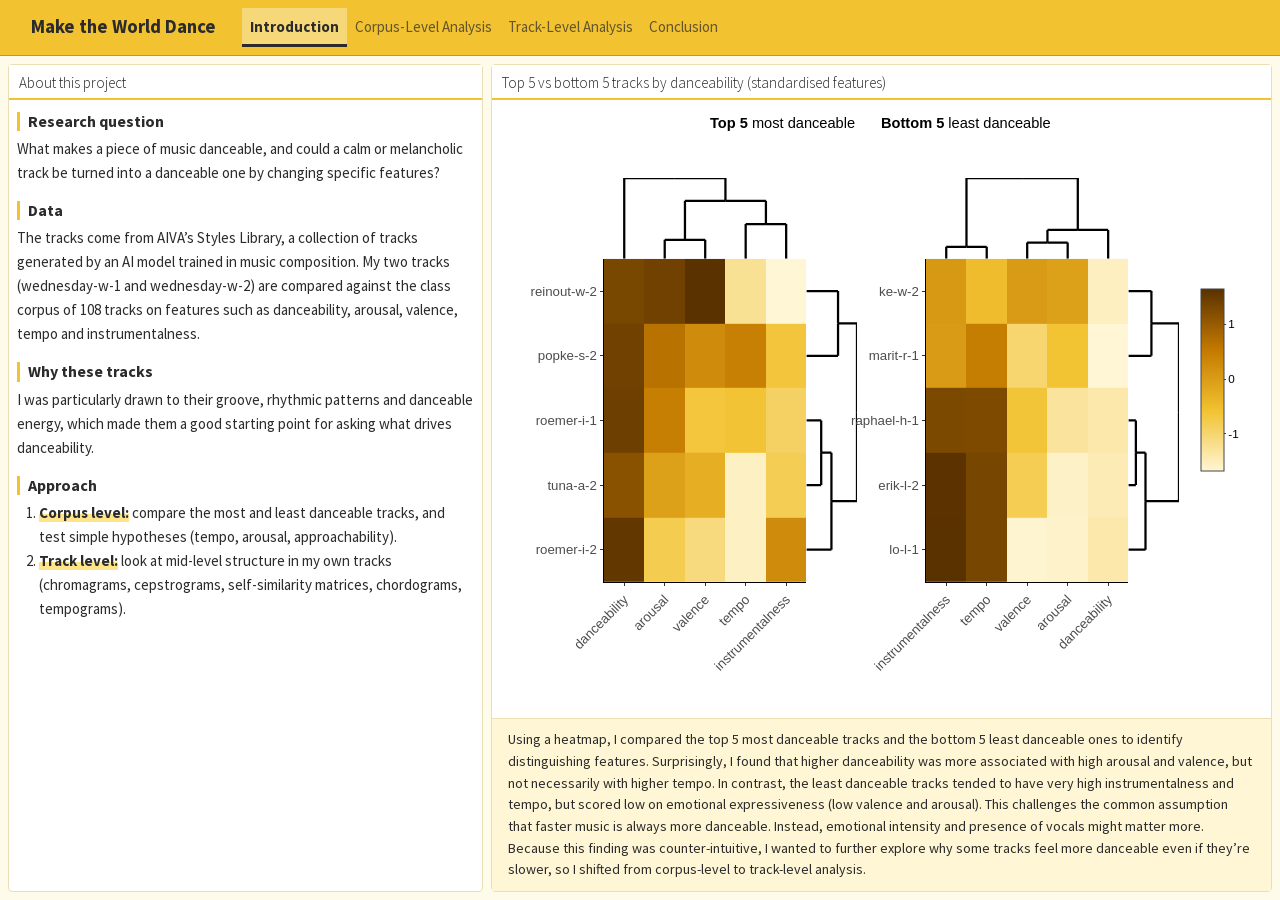
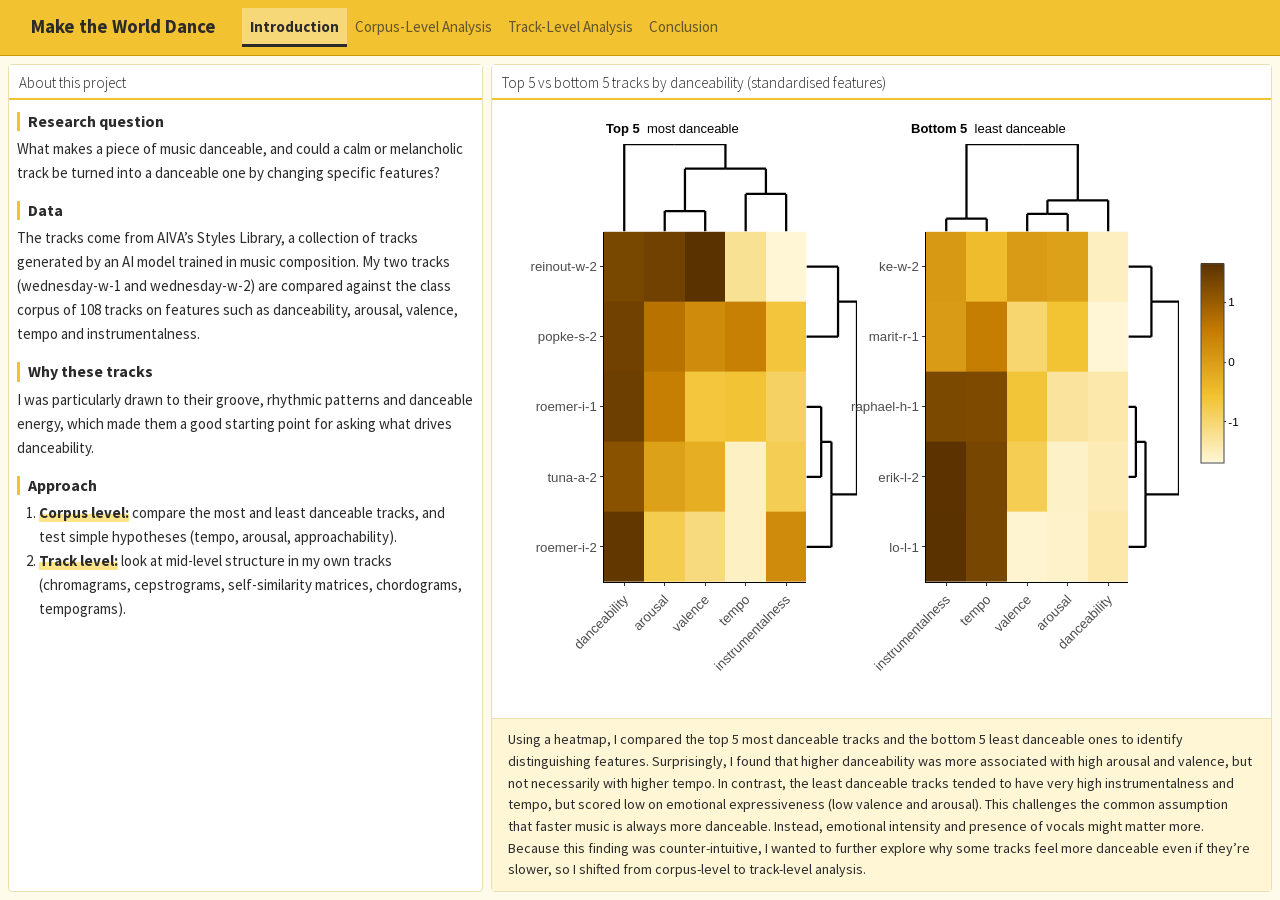
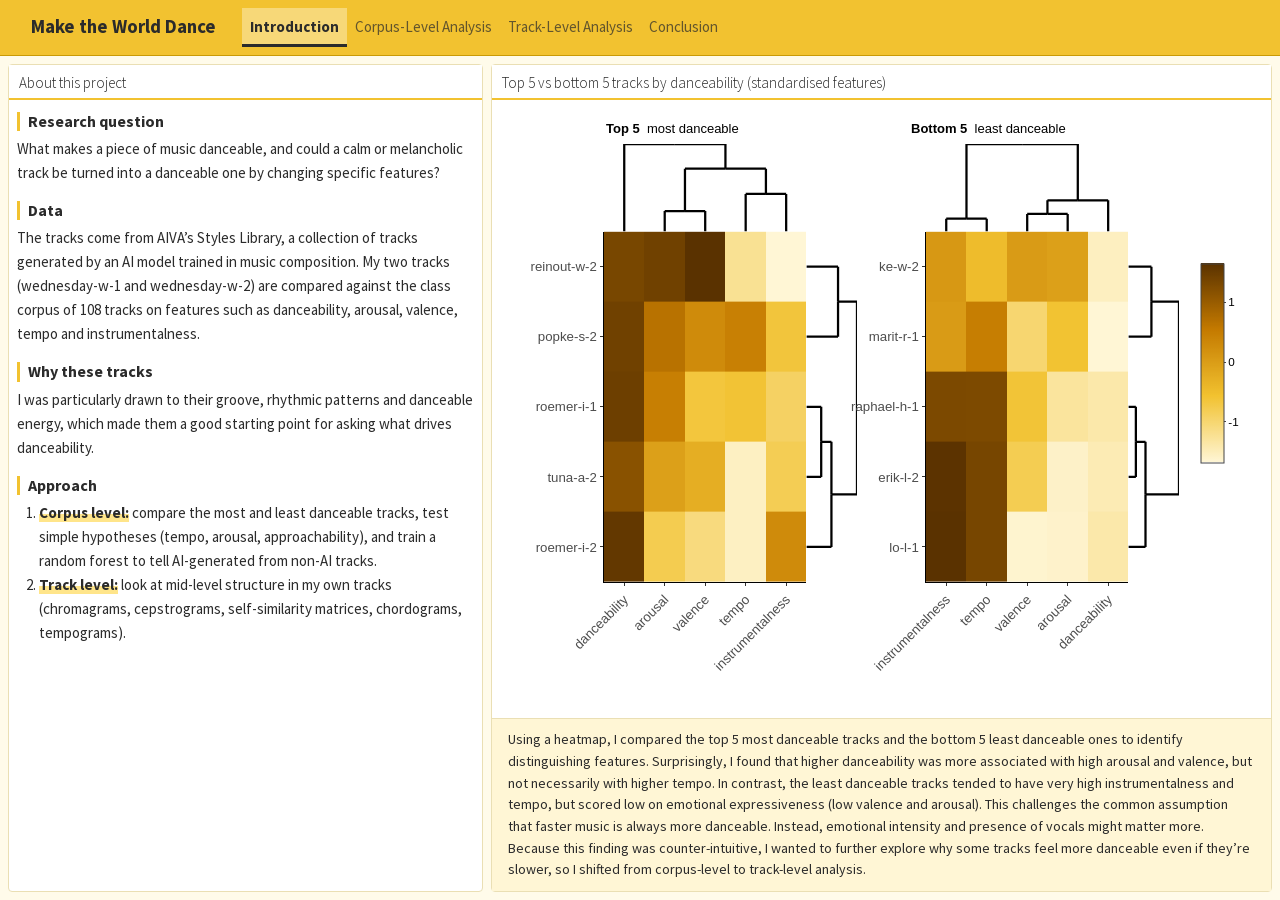
